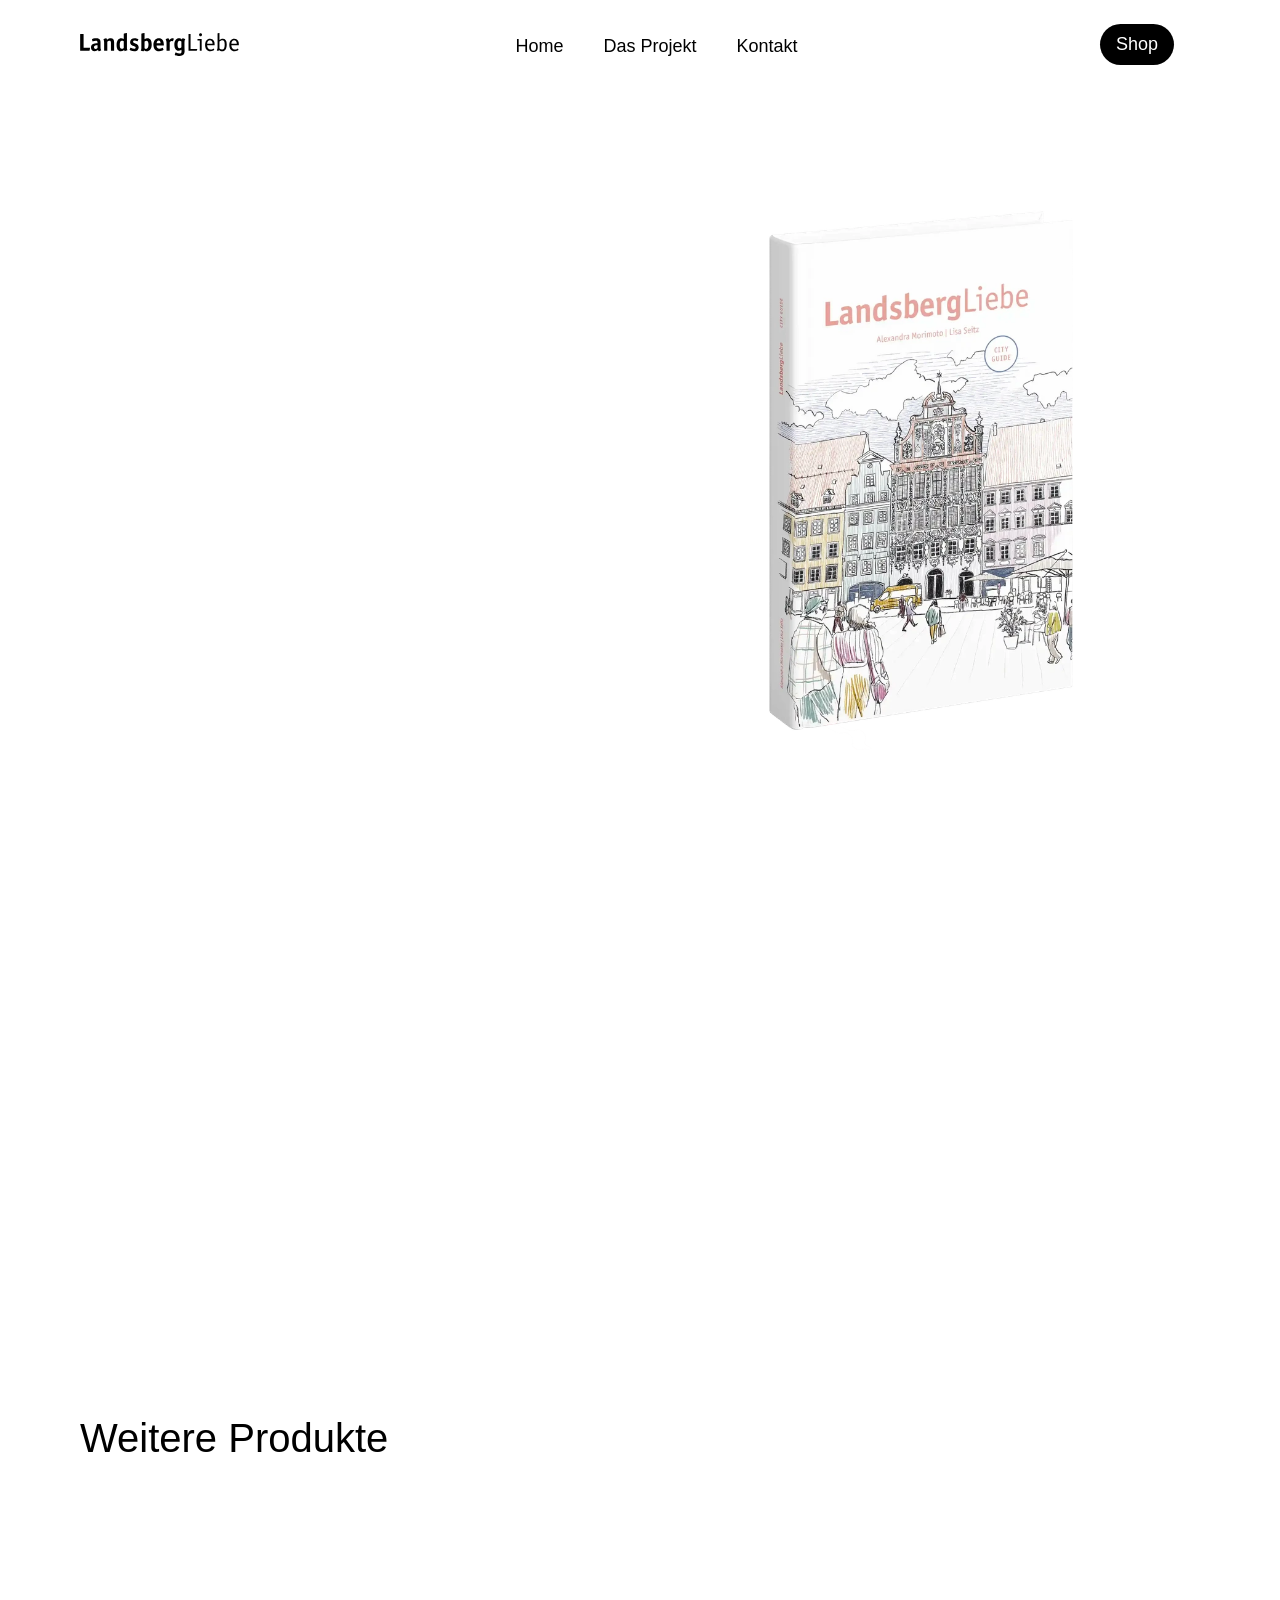
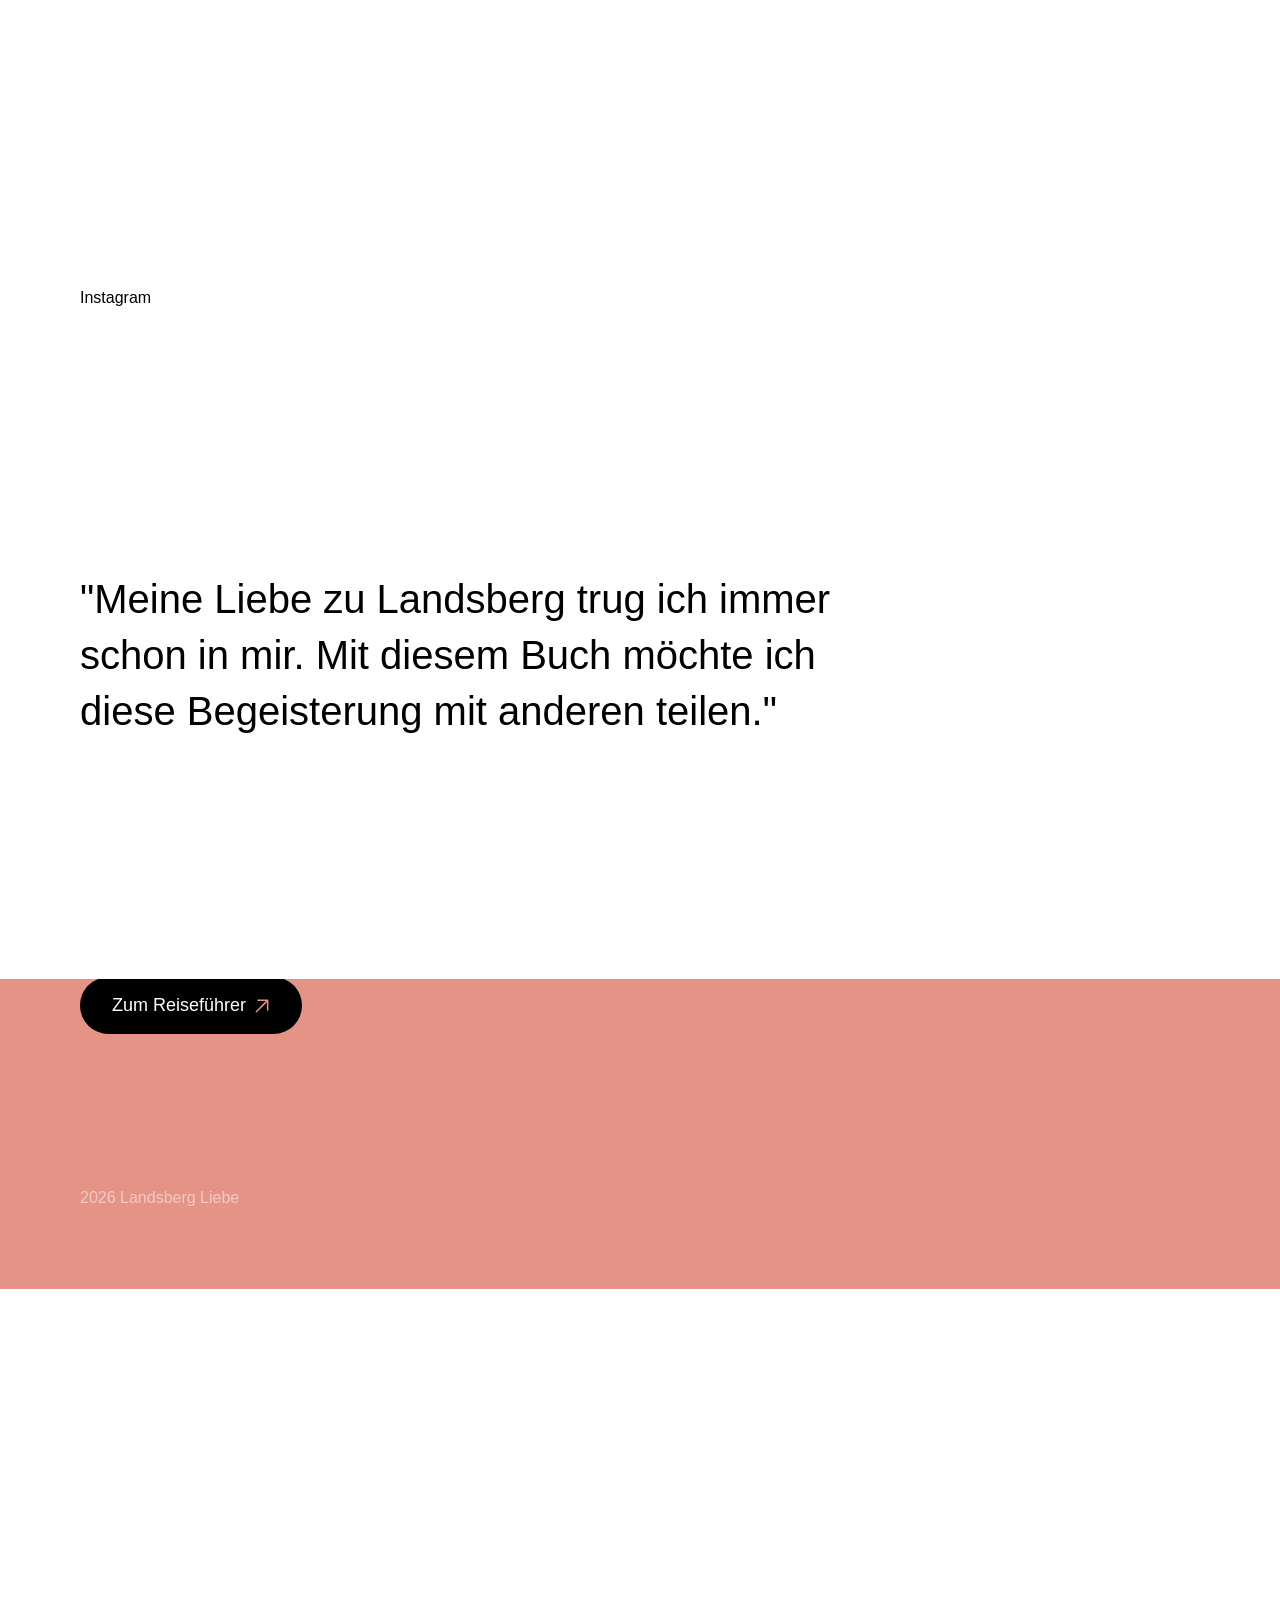
==== index.html @ 5aba6fb0 "Export from Framer Export All pages, assets, and animations preserved. Source: https://hilarious-wor" ====
<!DOCTYPE html><!-- Made in Framer · framer.com ✨ --><!-- Published Jun 11, 2026, 2:01 PM UTC --><html lang="de"><head><style>
#__framer-badge-container,#__framer-template-badge-container,
a[href*="framer.com/templates"],a[href*="framer.com/marketplace"]{display:none!important;pointer-events:none!important;height:0!important;overflow:hidden!important}
</style><script>
(function(){
  // Detect file:// protocol — ES modules and root-relative URLs don't work on file://
  if(location.protocol==='file:'){
    document.addEventListener('DOMContentLoaded',function(){
      var isMac=navigator.platform.indexOf('Mac')!==-1;
      var isWin=navigator.platform.indexOf('Win')!==-1;
      var termName=isMac?'Terminal':isWin?'Command Prompt':'Terminal';
      var openCmd=isMac?'Press Cmd + Space, type "Terminal"':isWin?'Press Win + R, type "cmd"':'Open your terminal';
      var fp=decodeURIComponent(location.pathname);
      var dir=fp.substring(isWin?1:0,fp.lastIndexOf('/'));
      var cdPath='cd "'+dir+'"';
      var serveCmd='npx serve -l 8000';
      var d=document.createElement('div');
      d.style.cssText='position:fixed;inset:0;z-index:999999;background:#fff;display:flex;align-items:center;justify-content:center;font-family:-apple-system,system-ui,sans-serif;padding:32px;text-align:center';
      d.innerHTML='<div style="max-width:520px;text-align:left">'
        +'<h2 style="font-size:1.5rem;margin:0 0 8px;color:#111;text-align:center">This site needs a web server</h2>'
        +'<p style="color:#555;line-height:1.6;margin:0 0 20px;text-align:center;font-size:0.9rem">You opened this file directly. Follow these steps to preview it:</p>'
        +'<ol style="margin:0 0 20px;padding-left:20px;color:#333;line-height:2.2;font-size:0.88rem">'
        +'<li>Open <strong>'+termName+'</strong> <span style="color:#888">('+openCmd+')</span></li>'
        +'<li>Navigate to this folder: <code style="background:#f5f5f5;padding:2px 8px;border-radius:4px;font-size:0.82rem">'+cdPath+'</code></li>'
        +'<li>Start a local server: <code style="background:#f5f5f5;padding:2px 8px;border-radius:4px;font-size:0.82rem">'+serveCmd+'</code></li>'
        +'<li>Open <a href="http://localhost:8000" style="color:#2563eb;font-weight:500">http://localhost:8000</a> in your browser</li>'
        +'</ol>'
        +'<p style="color:#888;font-size:0.78rem;margin:0 0 6px;text-align:center">Requires <a href="https://nodejs.org" style="color:#2563eb" target="_blank">Node.js</a>. Or use Python: <code style="background:#f5f5f5;padding:2px 8px;border-radius:4px;font-size:0.78rem">'+(isWin?'python -m http.server 8000':'python3 -m http.server 8000')+'</code></p>'
        +'<p style="color:#888;font-size:0.78rem;margin:0;text-align:center">Press Ctrl+C in the terminal to stop the server when done.</p>'
        +'</div>';
      document.body.appendChild(d);
    });
    return;
  }
  var _f=window.fetch;
  window.fetch=function(u,o){
    // Extract URL string from string, URL object, or Request object
    var _us=typeof u==='string'?u:(u&&u.href?u.href:(u&&u.url?u.url:''));
    if(_us&&/events\.framer\.com/.test(_us))
      return Promise.resolve(new Response(''));
    // Handle .framercms range requests (cmsBackendCompression protocol).
    // Two distinct request shapes need separate handling:
    //
    //   1) ?range=from-to,from-to query param — older CDN-slicing protocol.
    //      Framer CDN extracts the ranges server-side and returns ONLY those
    //      bytes concatenated. Local server returns the full file, so we
    //      slice client-side and return the concatenated result.
    //
    //   2) Range: bytes=from-to,from-to HTTP header — current Framer SDK path
    //      (function Xe in chunk-AG6AYVB4.mjs). The SDK itself handles slicing
    //      on the 200-status path; on 206 it parses multipart/byteranges.
    //      Local servers (e.g. Python http.server) return 206 with the wrong
    //      Content-Type for multi-range requests, tripping the multipart parser
    //      with "Missing Content-Type header". Fix: strip the Range header,
    //      fetch the full file with status 200, and pass it through unchanged
    //      so the SDK takes its own slice path.
    if(_us&&_us.indexOf('.framercms')!==-1){
      try{
        var _OU=typeof _U!=='undefined'?_U:URL;
        var _p=new _OU(_us);
        var _rng=_p.searchParams.get('range');
        if(_rng){
          _p.searchParams.delete('range');
          _p.searchParams.delete('rangeHash');
          return _f.call(window,_p.href).then(function(r2){
            if(!r2.ok)return r2;
            return r2.arrayBuffer().then(function(buf){
              var d=new Uint8Array(buf);
              var parts=_rng.split(','),total=0,ranges=[];
              for(var i=0;i<parts.length;i++){
                var pp=parts[i].split('-');
                var from=parseInt(pp[0],10),to=parseInt(pp[1],10)+1;
                ranges.push({f:from,t:to});total+=to-from;
              }
              var result=new Uint8Array(total),off=0;
              for(var i=0;i<ranges.length;i++){
                var end=Math.min(ranges[i].t,d.length);
                result.set(d.subarray(ranges[i].f,end),off);
                off+=end-ranges[i].f;
              }
              return new Response(result.buffer,{status:200,headers:{'Content-Type':'application/octet-stream'}});
            });
          });
        }
        // No ?range= query param — check for a Range: HTTP header on the init
        // or Request object. If present, refetch without it so the local server
        // returns 200 + full file. The Framer SDK will slice it itself.
        var _hdrRange=null;
        try{
          if(o&&o.headers){
            if(typeof o.headers.get==='function') _hdrRange=o.headers.get('Range')||o.headers.get('range');
            else _hdrRange=o.headers.Range||o.headers.range;
          }
          if(!_hdrRange&&u&&typeof u==='object'&&u.headers&&typeof u.headers.get==='function'){
            _hdrRange=u.headers.get('Range')||u.headers.get('range');
          }
        }catch(_){}
        if(_hdrRange){
          var _init={};
          if(o){
            for(var _k in o){ if(_k!=='headers') _init[_k]=o[_k]; }
            if(o.headers){
              var _hh={};
              if(typeof o.headers.forEach==='function'){
                o.headers.forEach(function(v,k){ if(k.toLowerCase()!=='range') _hh[k]=v; });
              }else{
                for(var _k2 in o.headers){ if(_k2.toLowerCase()!=='range') _hh[_k2]=o.headers[_k2]; }
              }
              _init.headers=_hh;
            }
          }
          // Pass full response straight through — the SDK handles 200 by
          // slicing the buffer itself using its own range list.
          return _f.call(window,_us,_init);
        }
      }catch(e){}
    }
    return _f.apply(this,arguments);
  };
  // Patch URL constructor: our rewriting turns absolute CDN URLs into relative paths,
  // which breaks new URL(path, base) when the base is no longer absolute.
  // This catches the error and prepends location.origin to make relative bases work.
  var _U=URL;
  URL=function(u,b){
    try{return new _U(u,b)}catch(e){
      if(b&&typeof b==='string'&&!b.includes('://')){
        return new _U(u,location.origin+(b[0]==='/'?'':'/')+b);
      }
      throw e;
    }
  };
  URL.prototype=_U.prototype;
  URL.createObjectURL=_U.createObjectURL;
  URL.revokeObjectURL=_U.revokeObjectURL;
  // Remove marketplace/template CTA anchors.
  // Do NOT remove #__framer-badge-container or #__framer-template-badge-container —
  // Framer's script_main calls hydrateRoot() on those elements. Removing them
  // makes getElementById return null, triggering React error #405. The CSS
  // (CLEANUP_CSS + inline display:none) keeps them hidden without DOM removal.
  function _clean(){
    document.querySelectorAll('a[href*="framer.com/templates"],a[href*="framer.com/marketplace"]').forEach(function(a){
      var wrap=a.closest('[class*="-container"]');
      if(wrap&&wrap!==a.closest('[data-framer-name="Container"]')){wrap.remove();return;}
      a.remove();
    });
  }
  _clean();
  document.addEventListener('DOMContentLoaded',_clean);
  new MutationObserver(function(muts){
    for(var i=0;i<muts.length;i++){
      for(var j=0;j<muts[i].addedNodes.length;j++){
        var n=muts[i].addedNodes[j];
        if(n.nodeType!==1)continue;
        if(n.querySelector&&n.querySelector('a[href*="framer.com/marketplace"],a[href*="framer.com/templates"]')){_clean();}
      }
    }
  }).observe(document.documentElement,{childList:true,subtree:true});
})();
</script>
	<meta charset="utf-8">
	
	
	
	<!-- Start of headStart -->
    
    <!-- End of headStart -->
	<meta name="viewport" content="width=device-width">
	<meta name="generator" content="Framer 686ceb7">
	<title>LandsbergLiebe – Dein Reiseführer für Landsberg am Lech</title>
    <meta name="description" content="Persönliche Empfehlungen, handgezeichnete Illustrationen und besondere Lieblingsorte zeigen Dir Landsberg aus einer ganz persönlichen Perspektive: Authentisch, inspirierend und mit viel Liebe zum Detail.">
    
    
    <meta name="framer-html-plugin" content="disable">
    <link href="/images/lZRfbpkXyYmv8LLtX9rcyJ7bFQ.png" rel="icon" media="(prefers-color-scheme: light)">
    <link href="/images/lZRfbpkXyYmv8LLtX9rcyJ7bFQ.png" rel="icon" media="(prefers-color-scheme: dark)">
    <link rel="apple-touch-icon" href="/images/lZRfbpkXyYmv8LLtX9rcyJ7bFQ.png">
    <!-- Open Graph / Facebook -->
    <meta property="og:type" content="website">
    <meta property="og:title" content="LandsbergLiebe – Dein Reiseführer für Landsberg am Lech">
    <meta property="og:description" content="Persönliche Empfehlungen, handgezeichnete Illustrationen und besondere Lieblingsorte zeigen Dir Landsberg aus einer ganz persönlichen Perspektive: Authentisch, inspirierend und mit viel Liebe zum Detail.">
    <meta property="og:image" content="/assets/YVTjo7DMEL1c4x8ipq6iVytCA.png">
    <!-- Twitter -->
    <meta name="twitter:card" content="summary_large_image">
    <meta name="twitter:title" content="LandsbergLiebe – Dein Reiseführer für Landsberg am Lech">
    <meta name="twitter:description" content="Persönliche Empfehlungen, handgezeichnete Illustrationen und besondere Lieblingsorte zeigen Dir Landsberg aus einer ganz persönlichen Perspektive: Authentisch, inspirierend und mit viel Liebe zum Detail.">
    <meta name="twitter:image" content="/assets/YVTjo7DMEL1c4x8ipq6iVytCA.png">
	
	<style data-framer-font-css="">/* armenian */
@font-face {
  font-family: 'Google Sans';
  font-style: italic;
  font-weight: 400;
  font-display: swap;
  src: url(/fonts/b1e47217_4UairENHsxJlGDuGo1OIlL3L2JB874GPhFI9_IqmuRqGpjeaLi42kO8QvnQkr74vu-A.woff2) format('woff2');
  unicode-range: U+0308, U+0530-058F, U+2010, U+2024, U+25CC, U+FB13-FB17;
}
/* bengali */
@font-face {
  font-family: 'Google Sans';
  font-style: italic;
  font-weight: 400;
  font-display: swap;
  src: url(/fonts/757eb32c_4UairENHsxJlGDuGo1OIlL3L2JB874GPhFI9_IqmuRqGpjeaLi42kO8QvnQkrb4vu-A.woff2) format('woff2');
  unicode-range: U+0951-0952, U+0964-0965, U+0980-09FE, U+1CD0, U+1CD2, U+1CD5-1CD6, U+1CD8, U+1CE1, U+1CEA, U+1CED, U+1CF2, U+1CF5-1CF7, U+200C-200D, U+20B9, U+25CC, U+A8F1;
}
/* canadian-aboriginal */
@font-face {
  font-family: 'Google Sans';
  font-style: italic;
  font-weight: 400;
  font-display: swap;
  src: url(/fonts/cb566b69_4UairENHsxJlGDuGo1OIlL3L2JB874GPhFI9_IqmuRqGpjeaLi42kO8QvnQkkL4vu-A.woff2) format('woff2');
  unicode-range: U+02C7, U+02D8-02D9, U+02DB, U+0307, U+1400-167F, U+18B0-18F5, U+25CC, U+11AB0-11ABF;
}
/* cyrillic-ext */
@font-face {
  font-family: 'Google Sans';
  font-style: italic;
  font-weight: 400;
  font-display: swap;
  src: url(/fonts/2478e40b_4UairENHsxJlGDuGo1OIlL3L2JB874GPhFI9_IqmuRqGpjeaLi42kO8QvnQksr4vu-A.woff2) format('woff2');
  unicode-range: U+0460-052F, U+1C80-1C8A, U+20B4, U+2DE0-2DFF, U+A640-A69F, U+FE2E-FE2F;
}
/* cyrillic */
@font-face {
  font-family: 'Google Sans';
  font-style: italic;
  font-weight: 400;
  font-display: swap;
  src: url(/fonts/d23afbf4_4UairENHsxJlGDuGo1OIlL3L2JB874GPhFI9_IqmuRqGpjeaLi42kO8QvnQku74vu-A.woff2) format('woff2');
  unicode-range: U+0301, U+0400-045F, U+0490-0491, U+04B0-04B1, U+2116;
}
/* devanagari */
@font-face {
  font-family: 'Google Sans';
  font-style: italic;
  font-weight: 400;
  font-display: swap;
  src: url(/fonts/daa2ec5b_4UairENHsxJlGDuGo1OIlL3L2JB874GPhFI9_IqmuRqGpjeaLi42kO8QvnQkvr4vu-A.woff2) format('woff2');
  unicode-range: U+0900-097F, U+1CD0-1CF9, U+200C-200D, U+20A8, U+20B9, U+20F0, U+25CC, U+A830-A839, U+A8E0-A8FF, U+11B00-11B09;
}
/* ethiopic */
@font-face {
  font-family: 'Google Sans';
  font-style: italic;
  font-weight: 400;
  font-display: swap;
  src: url(/fonts/35435601_4UairENHsxJlGDuGo1OIlL3L2JB874GPhFI9_IqmuRqGpjeaLi42kO8QvnQkrr4vu-A.woff2) format('woff2');
  unicode-range: U+030E, U+1200-1399, U+2D80-2DDE, U+AB01-AB2E, U+1E7E0-1E7E6, U+1E7E8-1E7EB, U+1E7ED-1E7EE, U+1E7F0-1E7FE;
}
/* georgian */
@font-face {
  font-family: 'Google Sans';
  font-style: italic;
  font-weight: 400;
  font-display: swap;
  src: url(/fonts/14b80db6_4UairENHsxJlGDuGo1OIlL3L2JB874GPhFI9_IqmuRqGpjeaLi42kO8QvnQkoL4vu-A.woff2) format('woff2');
  unicode-range: U+0589, U+10A0-10FF, U+1C90-1CBA, U+1CBD-1CBF, U+205A, U+2D00-2D2F, U+2E31;
}
/* greek-ext */
@font-face {
  font-family: 'Google Sans';
  font-style: italic;
  font-weight: 400;
  font-display: swap;
  src: url(/fonts/1f47bc7c_4UairENHsxJlGDuGo1OIlL3L2JB874GPhFI9_IqmuRqGpjeaLi42kO8QvnQks74vu-A.woff2) format('woff2');
  unicode-range: U+1F00-1FFF;
}
/* greek */
@font-face {
  font-family: 'Google Sans';
  font-style: italic;
  font-weight: 400;
  font-display: swap;
  src: url(/fonts/9bcd0056_4UairENHsxJlGDuGo1OIlL3L2JB874GPhFI9_IqmuRqGpjeaLi42kO8QvnQkvL4vu-A.woff2) format('woff2');
  unicode-range: U+0370-0377, U+037A-037F, U+0384-038A, U+038C, U+038E-03A1, U+03A3-03FF;
}
/* gujarati */
@font-face {
  font-family: 'Google Sans';
  font-style: italic;
  font-weight: 400;
  font-display: swap;
  src: url(/fonts/79d49483_4UairENHsxJlGDuGo1OIlL3L2JB874GPhFI9_IqmuRqGpjeaLi42kO8QvnQkpL4vu-A.woff2) format('woff2');
  unicode-range: U+0951-0952, U+0964-0965, U+0A80-0AFF, U+200C-200D, U+20B9, U+25CC, U+A830-A839;
}
/* gurmukhi */
@font-face {
  font-family: 'Google Sans';
  font-style: italic;
  font-weight: 400;
  font-display: swap;
  src: url(/fonts/a56894bb_4UairENHsxJlGDuGo1OIlL3L2JB874GPhFI9_IqmuRqGpjeaLi42kO8QvnQknL4vu-A.woff2) format('woff2');
  unicode-range: U+0951-0952, U+0964-0965, U+0A01-0A76, U+200C-200D, U+20B9, U+25CC, U+262C, U+A830-A839;
}
/* hebrew */
@font-face {
  font-family: 'Google Sans';
  font-style: italic;
  font-weight: 400;
  font-display: swap;
  src: url(/fonts/f99c7f42_4UairENHsxJlGDuGo1OIlL3L2JB874GPhFI9_IqmuRqGpjeaLi42kO8QvnQkvb4vu-A.woff2) format('woff2');
  unicode-range: U+0307-0308, U+0590-05FF, U+200C-2010, U+20AA, U+25CC, U+FB1D-FB4F;
}
/* khmer */
@font-face {
  font-family: 'Google Sans';
  font-style: italic;
  font-weight: 400;
  font-display: swap;
  src: url(/fonts/01ed2fb1_4UairENHsxJlGDuGo1OIlL3L2JB874GPhFI9_IqmuRqGpjeaLi42kO8QvnQktL4vu-A.woff2) format('woff2');
  unicode-range: U+1780-17FF, U+19E0-19FF, U+200C-200D, U+25CC;
}
/* lao */
@font-face {
  font-family: 'Google Sans';
  font-style: italic;
  font-weight: 400;
  font-display: swap;
  src: url(/fonts/deaf0535_4UairENHsxJlGDuGo1OIlL3L2JB874GPhFI9_IqmuRqGpjeaLi42kO8QvnQktr4vu-A.woff2) format('woff2');
  unicode-range: U+0E81-0EDF, U+200C-200D, U+25CC;
}
/* malayalam */
@font-face {
  font-family: 'Google Sans';
  font-style: italic;
  font-weight: 400;
  font-display: swap;
  src: url(/fonts/7eca7deb_4UairENHsxJlGDuGo1OIlL3L2JB874GPhFI9_IqmuRqGpjeaLi42kO8QvnQkp74vu-A.woff2) format('woff2');
  unicode-range: U+0307, U+0323, U+0951-0952, U+0964-0965, U+0D00-0D7F, U+1CDA, U+1CF2, U+200C-200D, U+20B9, U+25CC, U+A830-A832;
}
/* oriya */
@font-face {
  font-family: 'Google Sans';
  font-style: italic;
  font-weight: 400;
  font-display: swap;
  src: url(/fonts/9261a3ce_4UairENHsxJlGDuGo1OIlL3L2JB874GPhFI9_IqmuRqGpjeaLi42kO8QvnQkpr4vu-A.woff2) format('woff2');
  unicode-range: U+0951-0952, U+0964-0965, U+0B01-0B77, U+1CDA, U+1CF2, U+200C-200D, U+20B9, U+25CC;
}
/* sinhala */
@font-face {
  font-family: 'Google Sans';
  font-style: italic;
  font-weight: 400;
  font-display: swap;
  src: url(/fonts/4b698e33_4UairENHsxJlGDuGo1OIlL3L2JB874GPhFI9_IqmuRqGpjeaLi42kO8QvnQkor4vu-A.woff2) format('woff2');
  unicode-range: U+0964-0965, U+0D81-0DF4, U+1CF2, U+200C-200D, U+25CC, U+111E1-111F4;
}
/* symbols */
@font-face {
  font-family: 'Google Sans';
  font-style: italic;
  font-weight: 400;
  font-display: swap;
  src: url(/fonts/18529dc2_4UairENHsxJlGDuGo1OIlL3L2JB874GPhFI9_IqmuRqGpjeaLi42kO8QvnQk0b4vu-A.woff2) format('woff2');
  unicode-range: U+0001-000C, U+000E-001F, U+007F-009F, U+20DD-20E0, U+20E2-20E4, U+2150-218F, U+2190, U+2192, U+2194-2199, U+21AF, U+21E6-21F0, U+21F3, U+2218-2219, U+2299, U+22C4-22C6, U+2300-243F, U+2440-244A, U+2460-24FF, U+25A0-27BF, U+2800-28FF, U+2921-2922, U+2981, U+29BF, U+29EB, U+2B00-2BFF, U+4DC0-4DFF, U+FFF9-FFFB, U+10140-1018E, U+10190-1019C, U+101A0, U+101D0-101FD, U+102E0-102FB, U+10E60-10E7E, U+1D2C0-1D2D3, U+1D2E0-1D37F, U+1F000-1F0FF, U+1F100-1F1AD, U+1F1E6-1F1FF, U+1F30D-1F30F, U+1F315, U+1F31C, U+1F31E, U+1F320-1F32C, U+1F336, U+1F378, U+1F37D, U+1F382, U+1F393-1F39F, U+1F3A7-1F3A8, U+1F3AC-1F3AF, U+1F3C2, U+1F3C4-1F3C6, U+1F3CA-1F3CE, U+1F3D4-1F3E0, U+1F3ED, U+1F3F1-1F3F3, U+1F3F5-1F3F7, U+1F408, U+1F415, U+1F41F, U+1F426, U+1F43F, U+1F441-1F442, U+1F444, U+1F446-1F449, U+1F44C-1F44E, U+1F453, U+1F46A, U+1F47D, U+1F4A3, U+1F4B0, U+1F4B3, U+1F4B9, U+1F4BB, U+1F4BF, U+1F4C8-1F4CB, U+1F4D6, U+1F4DA, U+1F4DF, U+1F4E3-1F4E6, U+1F4EA-1F4ED, U+1F4F7, U+1F4F9-1F4FB, U+1F4FD-1F4FE, U+1F503, U+1F507-1F50B, U+1F50D, U+1F512-1F513, U+1F53E-1F54A, U+1F54F-1F5FA, U+1F610, U+1F650-1F67F, U+1F687, U+1F68D, U+1F691, U+1F694, U+1F698, U+1F6AD, U+1F6B2, U+1F6B9-1F6BA, U+1F6BC, U+1F6C6-1F6CF, U+1F6D3-1F6D7, U+1F6E0-1F6EA, U+1F6F0-1F6F3, U+1F6F7-1F6FC, U+1F700-1F7FF, U+1F800-1F80B, U+1F810-1F847, U+1F850-1F859, U+1F860-1F887, U+1F890-1F8AD, U+1F8B0-1F8BB, U+1F8C0-1F8C1, U+1F900-1F90B, U+1F93B, U+1F946, U+1F984, U+1F996, U+1F9E9, U+1FA00-1FA6F, U+1FA70-1FA7C, U+1FA80-1FA89, U+1FA8F-1FAC6, U+1FACE-1FADC, U+1FADF-1FAE9, U+1FAF0-1FAF8, U+1FB00-1FBFF;
}
/* tamil */
@font-face {
  font-family: 'Google Sans';
  font-style: italic;
  font-weight: 400;
  font-display: swap;
  src: url(/fonts/7ca26a94_4UairENHsxJlGDuGo1OIlL3L2JB874GPhFI9_IqmuRqGpjeaLi42kO8QvnQkqb4vu-A.woff2) format('woff2');
  unicode-range: U+0964-0965, U+0B82-0BFA, U+200C-200D, U+20B9, U+25CC;
}
/* telugu */
@font-face {
  font-family: 'Google Sans';
  font-style: italic;
  font-weight: 400;
  font-display: swap;
  src: url(/fonts/6b555fe6_4UairENHsxJlGDuGo1OIlL3L2JB874GPhFI9_IqmuRqGpjeaLi42kO8QvnQko74vu-A.woff2) format('woff2');
  unicode-range: U+0951-0952, U+0964-0965, U+0C00-0C7F, U+1CDA, U+1CF2, U+200C-200D, U+25CC;
}
/* thai */
@font-face {
  font-family: 'Google Sans';
  font-style: italic;
  font-weight: 400;
  font-display: swap;
  src: url(/fonts/430bd9be_4UairENHsxJlGDuGo1OIlL3L2JB874GPhFI9_IqmuRqGpjeaLi42kO8QvnQkq74vu-A.woff2) format('woff2');
  unicode-range: U+02D7, U+0303, U+0331, U+0E01-0E5B, U+200C-200D, U+25CC;
}
/* vietnamese */
@font-face {
  font-family: 'Google Sans';
  font-style: italic;
  font-weight: 400;
  font-display: swap;
  src: url(/fonts/67b773e2_4UairENHsxJlGDuGo1OIlL3L2JB874GPhFI9_IqmuRqGpjeaLi42kO8QvnQksL4vu-A.woff2) format('woff2');
  unicode-range: U+0102-0103, U+0110-0111, U+0128-0129, U+0168-0169, U+01A0-01A1, U+01AF-01B0, U+0300-0301, U+0303-0304, U+0308-0309, U+0323, U+0329, U+1EA0-1EF9, U+20AB;
}
/* latin-ext */
@font-face {
  font-family: 'Google Sans';
  font-style: italic;
  font-weight: 400;
  font-display: swap;
  src: url(/fonts/cd4266fe_4UairENHsxJlGDuGo1OIlL3L2JB874GPhFI9_IqmuRqGpjeaLi42kO8QvnQksb4vu-A.woff2) format('woff2');
  unicode-range: U+0100-02BA, U+02BD-02C5, U+02C7-02CC, U+02CE-02D7, U+02DD-02FF, U+0304, U+0308, U+0329, U+1D00-1DBF, U+1E00-1E9F, U+1EF2-1EFF, U+2020, U+20A0-20AB, U+20AD-20C0, U+2113, U+2C60-2C7F, U+A720-A7FF;
}
/* latin */
@font-face {
  font-family: 'Google Sans';
  font-style: italic;
  font-weight: 400;
  font-display: swap;
  src: url(/fonts/a63f8584_4UairENHsxJlGDuGo1OIlL3L2JB874GPhFI9_IqmuRqGpjeaLi42kO8QvnQkv74v.woff2) format('woff2');
  unicode-range: U+0000-00FF, U+0131, U+0152-0153, U+02BB-02BC, U+02C6, U+02DA, U+02DC, U+0304, U+0308, U+0329, U+2000-206F, U+20AC, U+2122, U+2191, U+2193, U+2212, U+2215, U+FEFF, U+FFFD;
}
/* armenian */
@font-face {
  font-family: 'Google Sans';
  font-style: italic;
  font-weight: 700;
  font-display: swap;
  src: url(/fonts/b1e47217_4UairENHsxJlGDuGo1OIlL3L2JB874GPhFI9_IqmuRqGpjeaLi42kO8QvnQkr74vu-A.woff2) format('woff2');
  unicode-range: U+0308, U+0530-058F, U+2010, U+2024, U+25CC, U+FB13-FB17;
}
/* bengali */
@font-face {
  font-family: 'Google Sans';
  font-style: italic;
  font-weight: 700;
  font-display: swap;
  src: url(/fonts/757eb32c_4UairENHsxJlGDuGo1OIlL3L2JB874GPhFI9_IqmuRqGpjeaLi42kO8QvnQkrb4vu-A.woff2) format('woff2');
  unicode-range: U+0951-0952, U+0964-0965, U+0980-09FE, U+1CD0, U+1CD2, U+1CD5-1CD6, U+1CD8, U+1CE1, U+1CEA, U+1CED, U+1CF2, U+1CF5-1CF7, U+200C-200D, U+20B9, U+25CC, U+A8F1;
}
/* canadian-aboriginal */
@font-face {
  font-family: 'Google Sans';
  font-style: italic;
  font-weight: 700;
  font-display: swap;
  src: url(/fonts/cb566b69_4UairENHsxJlGDuGo1OIlL3L2JB874GPhFI9_IqmuRqGpjeaLi42kO8QvnQkkL4vu-A.woff2) format('woff2');
  unicode-range: U+02C7, U+02D8-02D9, U+02DB, U+0307, U+1400-167F, U+18B0-18F5, U+25CC, U+11AB0-11ABF;
}
/* cyrillic-ext */
@font-face {
  font-family: 'Google Sans';
  font-style: italic;
  font-weight: 700;
  font-display: swap;
  src: url(/fonts/2478e40b_4UairENHsxJlGDuGo1OIlL3L2JB874GPhFI9_IqmuRqGpjeaLi42kO8QvnQksr4vu-A.woff2) format('woff2');
  unicode-range: U+0460-052F, U+1C80-1C8A, U+20B4, U+2DE0-2DFF, U+A640-A69F, U+FE2E-FE2F;
}
/* cyrillic */
@font-face {
  font-family: 'Google Sans';
  font-style: italic;
  font-weight: 700;
  font-display: swap;
  src: url(/fonts/d23afbf4_4UairENHsxJlGDuGo1OIlL3L2JB874GPhFI9_IqmuRqGpjeaLi42kO8QvnQku74vu-A.woff2) format('woff2');
  unicode-range: U+0301, U+0400-045F, U+0490-0491, U+04B0-04B1, U+2116;
}
/* devanagari */
@font-face {
  font-family: 'Google Sans';
  font-style: italic;
  font-weight: 700;
  font-display: swap;
  src: url(/fonts/daa2ec5b_4UairENHsxJlGDuGo1OIlL3L2JB874GPhFI9_IqmuRqGpjeaLi42kO8QvnQkvr4vu-A.woff2) format('woff2');
  unicode-range: U+0900-097F, U+1CD0-1CF9, U+200C-200D, U+20A8, U+20B9, U+20F0, U+25CC, U+A830-A839, U+A8E0-A8FF, U+11B00-11B09;
}
/* ethiopic */
@font-face {
  font-family: 'Google Sans';
  font-style: italic;
  font-weight: 700;
  font-display: swap;
  src: url(/fonts/35435601_4UairENHsxJlGDuGo1OIlL3L2JB874GPhFI9_IqmuRqGpjeaLi42kO8QvnQkrr4vu-A.woff2) format('woff2');
  unicode-range: U+030E, U+1200-1399, U+2D80-2DDE, U+AB01-AB2E, U+1E7E0-1E7E6, U+1E7E8-1E7EB, U+1E7ED-1E7EE, U+1E7F0-1E7FE;
}
/* georgian */
@font-face {
  font-family: 'Google Sans';
  font-style: italic;
  font-weight: 700;
  font-display: swap;
  src: url(/fonts/14b80db6_4UairENHsxJlGDuGo1OIlL3L2JB874GPhFI9_IqmuRqGpjeaLi42kO8QvnQkoL4vu-A.woff2) format('woff2');
  unicode-range: U+0589, U+10A0-10FF, U+1C90-1CBA, U+1CBD-1CBF, U+205A, U+2D00-2D2F, U+2E31;
}
/* greek-ext */
@font-face {
  font-family: 'Google Sans';
  font-style: italic;
  font-weight: 700;
  font-display: swap;
  src: url(/fonts/1f47bc7c_4UairENHsxJlGDuGo1OIlL3L2JB874GPhFI9_IqmuRqGpjeaLi42kO8QvnQks74vu-A.woff2) format('woff2');
  unicode-range: U+1F00-1FFF;
}
/* greek */
@font-face {
  font-family: 'Google Sans';
  font-style: italic;
  font-weight: 700;
  font-display: swap;
  src: url(/fonts/9bcd0056_4UairENHsxJlGDuGo1OIlL3L2JB874GPhFI9_IqmuRqGpjeaLi42kO8QvnQkvL4vu-A.woff2) format('woff2');
  unicode-range: U+0370-0377, U+037A-037F, U+0384-038A, U+038C, U+038E-03A1, U+03A3-03FF;
}
/* gujarati */
@font-face {
  font-family: 'Google Sans';
  font-style: italic;
  font-weight: 700;
  font-display: swap;
  src: url(/fonts/79d49483_4UairENHsxJlGDuGo1OIlL3L2JB874GPhFI9_IqmuRqGpjeaLi42kO8QvnQkpL4vu-A.woff2) format('woff2');
  unicode-range: U+0951-0952, U+0964-0965, U+0A80-0AFF, U+200C-200D, U+20B9, U+25CC, U+A830-A839;
}
/* gurmukhi */
@font-face {
  font-family: 'Google Sans';
  font-style: italic;
  font-weight: 700;
  font-display: swap;
  src: url(/fonts/a56894bb_4UairENHsxJlGDuGo1OIlL3L2JB874GPhFI9_IqmuRqGpjeaLi42kO8QvnQknL4vu-A.woff2) format('woff2');
  unicode-range: U+0951-0952, U+0964-0965, U+0A01-0A76, U+200C-200D, U+20B9, U+25CC, U+262C, U+A830-A839;
}
/* hebrew */
@font-face {
  font-family: 'Google Sans';
  font-style: italic;
  font-weight: 700;
  font-display: swap;
  src: url(/fonts/f99c7f42_4UairENHsxJlGDuGo1OIlL3L2JB874GPhFI9_IqmuRqGpjeaLi42kO8QvnQkvb4vu-A.woff2) format('woff2');
  unicode-range: U+0307-0308, U+0590-05FF, U+200C-2010, U+20AA, U+25CC, U+FB1D-FB4F;
}
/* khmer */
@font-face {
  font-family: 'Google Sans';
  font-style: italic;
  font-weight: 700;
  font-display: swap;
  src: url(/fonts/01ed2fb1_4UairENHsxJlGDuGo1OIlL3L2JB874GPhFI9_IqmuRqGpjeaLi42kO8QvnQktL4vu-A.woff2) format('woff2');
  unicode-range: U+1780-17FF, U+19E0-19FF, U+200C-200D, U+25CC;
}
/* lao */
@font-face {
  font-family: 'Google Sans';
  font-style: italic;
  font-weight: 700;
  font-display: swap;
  src: url(/fonts/deaf0535_4UairENHsxJlGDuGo1OIlL3L2JB874GPhFI9_IqmuRqGpjeaLi42kO8QvnQktr4vu-A.woff2) format('woff2');
  unicode-range: U+0E81-0EDF, U+200C-200D, U+25CC;
}
/* malayalam */
@font-face {
  font-family: 'Google Sans';
  font-style: italic;
  font-weight: 700;
  font-display: swap;
  src: url(/fonts/7eca7deb_4UairENHsxJlGDuGo1OIlL3L2JB874GPhFI9_IqmuRqGpjeaLi42kO8QvnQkp74vu-A.woff2) format('woff2');
  unicode-range: U+0307, U+0323, U+0951-0952, U+0964-0965, U+0D00-0D7F, U+1CDA, U+1CF2, U+200C-200D, U+20B9, U+25CC, U+A830-A832;
}
/* oriya */
@font-face {
  font-family: 'Google Sans';
  font-style: italic;
  font-weight: 700;
  font-display: swap;
  src: url(/fonts/9261a3ce_4UairENHsxJlGDuGo1OIlL3L2JB874GPhFI9_IqmuRqGpjeaLi42kO8QvnQkpr4vu-A.woff2) format('woff2');
  unicode-range: U+0951-0952, U+0964-0965, U+0B01-0B77, U+1CDA, U+1CF2, U+200C-200D, U+20B9, U+25CC;
}
/* sinhala */
@font-face {
  font-family: 'Google Sans';
  font-style: italic;
  font-weight: 700;
  font-display: swap;
  src: url(/fonts/4b698e33_4UairENHsxJlGDuGo1OIlL3L2JB874GPhFI9_IqmuRqGpjeaLi42kO8QvnQkor4vu-A.woff2) format('woff2');
  unicode-range: U+0964-0965, U+0D81-0DF4, U+1CF2, U+200C-200D, U+25CC, U+111E1-111F4;
}
/* symbols */
@font-face {
  font-family: 'Google Sans';
  font-style: italic;
  font-weight: 700;
  font-display: swap;
  src: url(/fonts/18529dc2_4UairENHsxJlGDuGo1OIlL3L2JB874GPhFI9_IqmuRqGpjeaLi42kO8QvnQk0b4vu-A.woff2) format('woff2');
  unicode-range: U+0001-000C, U+000E-001F, U+007F-009F, U+20DD-20E0, U+20E2-20E4, U+2150-218F, U+2190, U+2192, U+2194-2199, U+21AF, U+21E6-21F0, U+21F3, U+2218-2219, U+2299, U+22C4-22C6, U+2300-243F, U+2440-244A, U+2460-24FF, U+25A0-27BF, U+2800-28FF, U+2921-2922, U+2981, U+29BF, U+29EB, U+2B00-2BFF, U+4DC0-4DFF, U+FFF9-FFFB, U+10140-1018E, U+10190-1019C, U+101A0, U+101D0-101FD, U+102E0-102FB, U+10E60-10E7E, U+1D2C0-1D2D3, U+1D2E0-1D37F, U+1F000-1F0FF, U+1F100-1F1AD, U+1F1E6-1F1FF, U+1F30D-1F30F, U+1F315, U+1F31C, U+1F31E, U+1F320-1F32C, U+1F336, U+1F378, U+1F37D, U+1F382, U+1F393-1F39F, U+1F3A7-1F3A8, U+1F3AC-1F3AF, U+1F3C2, U+1F3C4-1F3C6, U+1F3CA-1F3CE, U+1F3D4-1F3E0, U+1F3ED, U+1F3F1-1F3F3, U+1F3F5-1F3F7, U+1F408, U+1F415, U+1F41F, U+1F426, U+1F43F, U+1F441-1F442, U+1F444, U+1F446-1F449, U+1F44C-1F44E, U+1F453, U+1F46A, U+1F47D, U+1F4A3, U+1F4B0, U+1F4B3, U+1F4B9, U+1F4BB, U+1F4BF, U+1F4C8-1F4CB, U+1F4D6, U+1F4DA, U+1F4DF, U+1F4E3-1F4E6, U+1F4EA-1F4ED, U+1F4F7, U+1F4F9-1F4FB, U+1F4FD-1F4FE, U+1F503, U+1F507-1F50B, U+1F50D, U+1F512-1F513, U+1F53E-1F54A, U+1F54F-1F5FA, U+1F610, U+1F650-1F67F, U+1F687, U+1F68D, U+1F691, U+1F694, U+1F698, U+1F6AD, U+1F6B2, U+1F6B9-1F6BA, U+1F6BC, U+1F6C6-1F6CF, U+1F6D3-1F6D7, U+1F6E0-1F6EA, U+1F6F0-1F6F3, U+1F6F7-1F6FC, U+1F700-1F7FF, U+1F800-1F80B, U+1F810-1F847, U+1F850-1F859, U+1F860-1F887, U+1F890-1F8AD, U+1F8B0-1F8BB, U+1F8C0-1F8C1, U+1F900-1F90B, U+1F93B, U+1F946, U+1F984, U+1F996, U+1F9E9, U+1FA00-1FA6F, U+1FA70-1FA7C, U+1FA80-1FA89, U+1FA8F-1FAC6, U+1FACE-1FADC, U+1FADF-1FAE9, U+1FAF0-1FAF8, U+1FB00-1FBFF;
}
/* tamil */
@font-face {
  font-family: 'Google Sans';
  font-style: italic;
  font-weight: 700;
  font-display: swap;
  src: url(/fonts/7ca26a94_4UairENHsxJlGDuGo1OIlL3L2JB874GPhFI9_IqmuRqGpjeaLi42kO8QvnQkqb4vu-A.woff2) format('woff2');
  unicode-range: U+0964-0965, U+0B82-0BFA, U+200C-200D, U+20B9, U+25CC;
}
/* telugu */
@font-face {
  font-family: 'Google Sans';
  font-style: italic;
  font-weight: 700;
  font-display: swap;
  src: url(/fonts/6b555fe6_4UairENHsxJlGDuGo1OIlL3L2JB874GPhFI9_IqmuRqGpjeaLi42kO8QvnQko74vu-A.woff2) format('woff2');
  unicode-range: U+0951-0952, U+0964-0965, U+0C00-0C7F, U+1CDA, U+1CF2, U+200C-200D, U+25CC;
}
/* thai */
@font-face {
  font-family: 'Google Sans';
  font-style: italic;
  font-weight: 700;
  font-display: swap;
  src: url(/fonts/430bd9be_4UairENHsxJlGDuGo1OIlL3L2JB874GPhFI9_IqmuRqGpjeaLi42kO8QvnQkq74vu-A.woff2) format('woff2');
  unicode-range: U+02D7, U+0303, U+0331, U+0E01-0E5B, U+200C-200D, U+25CC;
}
/* vietnamese */
@font-face {
  font-family: 'Google Sans';
  font-style: italic;
  font-weight: 700;
  font-display: swap;
  src: url(/fonts/67b773e2_4UairENHsxJlGDuGo1OIlL3L2JB874GPhFI9_IqmuRqGpjeaLi42kO8QvnQksL4vu-A.woff2) format('woff2');
  unicode-range: U+0102-0103, U+0110-0111, U+0128-0129, U+0168-0169, U+01A0-01A1, U+01AF-01B0, U+0300-0301, U+0303-0304, U+0308-0309, U+0323, U+0329, U+1EA0-1EF9, U+20AB;
}
/* latin-ext */
@font-face {
  font-family: 'Google Sans';
  font-style: italic;
  font-weight: 700;
  font-display: swap;
  src: url(/fonts/cd4266fe_4UairENHsxJlGDuGo1OIlL3L2JB874GPhFI9_IqmuRqGpjeaLi42kO8QvnQksb4vu-A.woff2) format('woff2');
  unicode-range: U+0100-02BA, U+02BD-02C5, U+02C7-02CC, U+02CE-02D7, U+02DD-02FF, U+0304, U+0308, U+0329, U+1D00-1DBF, U+1E00-1E9F, U+1EF2-1EFF, U+2020, U+20A0-20AB, U+20AD-20C0, U+2113, U+2C60-2C7F, U+A720-A7FF;
}
/* latin */
@font-face {
  font-family: 'Google Sans';
  font-style: italic;
  font-weight: 700;
  font-display: swap;
  src: url(/fonts/a63f8584_4UairENHsxJlGDuGo1OIlL3L2JB874GPhFI9_IqmuRqGpjeaLi42kO8QvnQkv74v.woff2) format('woff2');
  unicode-range: U+0000-00FF, U+0131, U+0152-0153, U+02BB-02BC, U+02C6, U+02DA, U+02DC, U+0304, U+0308, U+0329, U+2000-206F, U+20AC, U+2122, U+2191, U+2193, U+2212, U+2215, U+FEFF, U+FFFD;
}
/* armenian */
@font-face {
  font-family: 'Google Sans';
  font-style: normal;
  font-weight: 400;
  font-display: swap;
  src: url(/fonts/15bc363c_4UasrENHsxJlGDuGo1OIlJfC6l_24rlCK1Yo_Iqcsih3SAyH6cAwhX9RPiIUvaYr.woff2) format('woff2');
  unicode-range: U+0308, U+0530-058F, U+2010, U+2024, U+25CC, U+FB13-FB17;
}
/* bengali */
@font-face {
  font-family: 'Google Sans';
  font-style: normal;
  font-weight: 400;
  font-display: swap;
  src: url(/fonts/c22c2e03_4UasrENHsxJlGDuGo1OIlJfC6l_24rlCK1Yo_Iqcsih3SAyH6cAwhX9RPiAUvaYr.woff2) format('woff2');
  unicode-range: U+0951-0952, U+0964-0965, U+0980-09FE, U+1CD0, U+1CD2, U+1CD5-1CD6, U+1CD8, U+1CE1, U+1CEA, U+1CED, U+1CF2, U+1CF5-1CF7, U+200C-200D, U+20B9, U+25CC, U+A8F1;
}
/* canadian-aboriginal */
@font-face {
  font-family: 'Google Sans';
  font-style: normal;
  font-weight: 400;
  font-display: swap;
  src: url(/fonts/cb2857aa_4UasrENHsxJlGDuGo1OIlJfC6l_24rlCK1Yo_Iqcsih3SAyH6cAwhX9RPh0UvaYr.woff2) format('woff2');
  unicode-range: U+02C7, U+02D8-02D9, U+02DB, U+0307, U+1400-167F, U+18B0-18F5, U+25CC, U+11AB0-11ABF;
}
/* cyrillic-ext */
@font-face {
  font-family: 'Google Sans';
  font-style: normal;
  font-weight: 400;
  font-display: swap;
  src: url(/fonts/62c4eea9_4UasrENHsxJlGDuGo1OIlJfC6l_24rlCK1Yo_Iqcsih3SAyH6cAwhX9RPj8UvaYr.woff2) format('woff2');
  unicode-range: U+0460-052F, U+1C80-1C8A, U+20B4, U+2DE0-2DFF, U+A640-A69F, U+FE2E-FE2F;
}
/* cyrillic */
@font-face {
  font-family: 'Google Sans';
  font-style: normal;
  font-weight: 400;
  font-display: swap;
  src: url(/fonts/b60e5e04_4UasrENHsxJlGDuGo1OIlJfC6l_24rlCK1Yo_Iqcsih3SAyH6cAwhX9RPjYUvaYr.woff2) format('woff2');
  unicode-range: U+0301, U+0400-045F, U+0490-0491, U+04B0-04B1, U+2116;
}
/* devanagari */
@font-face {
  font-family: 'Google Sans';
  font-style: normal;
  font-weight: 400;
  font-display: swap;
  src: url(/fonts/616dcf25_4UasrENHsxJlGDuGo1OIlJfC6l_24rlCK1Yo_Iqcsih3SAyH6cAwhX9RPjMUvaYr.woff2) format('woff2');
  unicode-range: U+0900-097F, U+1CD0-1CF9, U+200C-200D, U+20A8, U+20B9, U+20F0, U+25CC, U+A830-A839, U+A8E0-A8FF, U+11B00-11B09;
}
/* ethiopic */
@font-face {
  font-family: 'Google Sans';
  font-style: normal;
  font-weight: 400;
  font-display: swap;
  src: url(/fonts/31ac70d1_4UasrENHsxJlGDuGo1OIlJfC6l_24rlCK1Yo_Iqcsih3SAyH6cAwhX9RPiMUvaYr.woff2) format('woff2');
  unicode-range: U+030E, U+1200-1399, U+2D80-2DDE, U+AB01-AB2E, U+1E7E0-1E7E6, U+1E7E8-1E7EB, U+1E7ED-1E7EE, U+1E7F0-1E7FE;
}
/* georgian */
@font-face {
  font-family: 'Google Sans';
  font-style: normal;
  font-weight: 400;
  font-display: swap;
  src: url(/fonts/bc28039b_4UasrENHsxJlGDuGo1OIlJfC6l_24rlCK1Yo_Iqcsih3SAyH6cAwhX9RPi0UvaYr.woff2) format('woff2');
  unicode-range: U+0589, U+10A0-10FF, U+1C90-1CBA, U+1CBD-1CBF, U+205A, U+2D00-2D2F, U+2E31;
}
/* greek-ext */
@font-face {
  font-family: 'Google Sans';
  font-style: normal;
  font-weight: 400;
  font-display: swap;
  src: url(/fonts/f3f2e077_4UasrENHsxJlGDuGo1OIlJfC6l_24rlCK1Yo_Iqcsih3SAyH6cAwhX9RPj4UvaYr.woff2) format('woff2');
  unicode-range: U+1F00-1FFF;
}
/* greek */
@font-face {
  font-family: 'Google Sans';
  font-style: normal;
  font-weight: 400;
  font-display: swap;
  src: url(/fonts/a923a0c8_4UasrENHsxJlGDuGo1OIlJfC6l_24rlCK1Yo_Iqcsih3SAyH6cAwhX9RPjEUvaYr.woff2) format('woff2');
  unicode-range: U+0370-0377, U+037A-037F, U+0384-038A, U+038C, U+038E-03A1, U+03A3-03FF;
}
/* gujarati */
@font-face {
  font-family: 'Google Sans';
  font-style: normal;
  font-weight: 400;
  font-display: swap;
  src: url(/fonts/d9457408_4UasrENHsxJlGDuGo1OIlJfC6l_24rlCK1Yo_Iqcsih3SAyH6cAwhX9RPikUvaYr.woff2) format('woff2');
  unicode-range: U+0951-0952, U+0964-0965, U+0A80-0AFF, U+200C-200D, U+20B9, U+25CC, U+A830-A839;
}
/* gurmukhi */
@font-face {
  font-family: 'Google Sans';
  font-style: normal;
  font-weight: 400;
  font-display: swap;
  src: url(/fonts/87ef0191_4UasrENHsxJlGDuGo1OIlJfC6l_24rlCK1Yo_Iqcsih3SAyH6cAwhX9RPhEUvaYr.woff2) format('woff2');
  unicode-range: U+0951-0952, U+0964-0965, U+0A01-0A76, U+200C-200D, U+20B9, U+25CC, U+262C, U+A830-A839;
}
/* hebrew */
@font-face {
  font-family: 'Google Sans';
  font-style: normal;
  font-weight: 400;
  font-display: swap;
  src: url(/fonts/42536639_4UasrENHsxJlGDuGo1OIlJfC6l_24rlCK1Yo_Iqcsih3SAyH6cAwhX9RPjAUvaYr.woff2) format('woff2');
  unicode-range: U+0307-0308, U+0590-05FF, U+200C-2010, U+20AA, U+25CC, U+FB1D-FB4F;
}
/* khmer */
@font-face {
  font-family: 'Google Sans';
  font-style: normal;
  font-weight: 400;
  font-display: swap;
  src: url(/fonts/e44ddbd7_4UasrENHsxJlGDuGo1OIlJfC6l_24rlCK1Yo_Iqcsih3SAyH6cAwhX9RPjkUvaYr.woff2) format('woff2');
  unicode-range: U+1780-17FF, U+19E0-19FF, U+200C-200D, U+25CC;
}
/* lao */
@font-face {
  font-family: 'Google Sans';
  font-style: normal;
  font-weight: 400;
  font-display: swap;
  src: url(/fonts/ea37a56c_4UasrENHsxJlGDuGo1OIlJfC6l_24rlCK1Yo_Iqcsih3SAyH6cAwhX9RPjsUvaYr.woff2) format('woff2');
  unicode-range: U+0E81-0EDF, U+200C-200D, U+25CC;
}
/* malayalam */
@font-face {
  font-family: 'Google Sans';
  font-style: normal;
  font-weight: 400;
  font-display: swap;
  src: url(/fonts/ec9ef42b_4UasrENHsxJlGDuGo1OIlJfC6l_24rlCK1Yo_Iqcsih3SAyH6cAwhX9RPioUvaYr.woff2) format('woff2');
  unicode-range: U+0307, U+0323, U+0951-0952, U+0964-0965, U+0D00-0D7F, U+1CDA, U+1CF2, U+200C-200D, U+20B9, U+25CC, U+A830-A832;
}
/* oriya */
@font-face {
  font-family: 'Google Sans';
  font-style: normal;
  font-weight: 400;
  font-display: swap;
  src: url(/fonts/e1496392_4UasrENHsxJlGDuGo1OIlJfC6l_24rlCK1Yo_Iqcsih3SAyH6cAwhX9RPisUvaYr.woff2) format('woff2');
  unicode-range: U+0951-0952, U+0964-0965, U+0B01-0B77, U+1CDA, U+1CF2, U+200C-200D, U+20B9, U+25CC;
}
/* sinhala */
@font-face {
  font-family: 'Google Sans';
  font-style: normal;
  font-weight: 400;
  font-display: swap;
  src: url(/fonts/f2d02c4d_4UasrENHsxJlGDuGo1OIlJfC6l_24rlCK1Yo_Iqcsih3SAyH6cAwhX9RPi8UvaYr.woff2) format('woff2');
  unicode-range: U+0964-0965, U+0D81-0DF4, U+1CF2, U+200C-200D, U+25CC, U+111E1-111F4;
}
/* symbols */
@font-face {
  font-family: 'Google Sans';
  font-style: normal;
  font-weight: 400;
  font-display: swap;
  src: url(/fonts/4404af28_4UasrENHsxJlGDuGo1OIlJfC6l_24rlCK1Yo_Iqcsih3SAyH6cAwhX9RPlwUvaYr.woff2) format('woff2');
  unicode-range: U+0001-000C, U+000E-001F, U+007F-009F, U+20DD-20E0, U+20E2-20E4, U+2150-218F, U+2190, U+2192, U+2194-2199, U+21AF, U+21E6-21F0, U+21F3, U+2218-2219, U+2299, U+22C4-22C6, U+2300-243F, U+2440-244A, U+2460-24FF, U+25A0-27BF, U+2800-28FF, U+2921-2922, U+2981, U+29BF, U+29EB, U+2B00-2BFF, U+4DC0-4DFF, U+FFF9-FFFB, U+10140-1018E, U+10190-1019C, U+101A0, U+101D0-101FD, U+102E0-102FB, U+10E60-10E7E, U+1D2C0-1D2D3, U+1D2E0-1D37F, U+1F000-1F0FF, U+1F100-1F1AD, U+1F1E6-1F1FF, U+1F30D-1F30F, U+1F315, U+1F31C, U+1F31E, U+1F320-1F32C, U+1F336, U+1F378, U+1F37D, U+1F382, U+1F393-1F39F, U+1F3A7-1F3A8, U+1F3AC-1F3AF, U+1F3C2, U+1F3C4-1F3C6, U+1F3CA-1F3CE, U+1F3D4-1F3E0, U+1F3ED, U+1F3F1-1F3F3, U+1F3F5-1F3F7, U+1F408, U+1F415, U+1F41F, U+1F426, U+1F43F, U+1F441-1F442, U+1F444, U+1F446-1F449, U+1F44C-1F44E, U+1F453, U+1F46A, U+1F47D, U+1F4A3, U+1F4B0, U+1F4B3, U+1F4B9, U+1F4BB, U+1F4BF, U+1F4C8-1F4CB, U+1F4D6, U+1F4DA, U+1F4DF, U+1F4E3-1F4E6, U+1F4EA-1F4ED, U+1F4F7, U+1F4F9-1F4FB, U+1F4FD-1F4FE, U+1F503, U+1F507-1F50B, U+1F50D, U+1F512-1F513, U+1F53E-1F54A, U+1F54F-1F5FA, U+1F610, U+1F650-1F67F, U+1F687, U+1F68D, U+1F691, U+1F694, U+1F698, U+1F6AD, U+1F6B2, U+1F6B9-1F6BA, U+1F6BC, U+1F6C6-1F6CF, U+1F6D3-1F6D7, U+1F6E0-1F6EA, U+1F6F0-1F6F3, U+1F6F7-1F6FC, U+1F700-1F7FF, U+1F800-1F80B, U+1F810-1F847, U+1F850-1F859, U+1F860-1F887, U+1F890-1F8AD, U+1F8B0-1F8BB, U+1F8C0-1F8C1, U+1F900-1F90B, U+1F93B, U+1F946, U+1F984, U+1F996, U+1F9E9, U+1FA00-1FA6F, U+1FA70-1FA7C, U+1FA80-1FA89, U+1FA8F-1FAC6, U+1FACE-1FADC, U+1FADF-1FAE9, U+1FAF0-1FAF8, U+1FB00-1FBFF;
}
/* tamil */
@font-face {
  font-family: 'Google Sans';
  font-style: normal;
  font-weight: 400;
  font-display: swap;
  src: url(/fonts/7e1a8262_4UasrENHsxJlGDuGo1OIlJfC6l_24rlCK1Yo_Iqcsih3SAyH6cAwhX9RPiQUvaYr.woff2) format('woff2');
  unicode-range: U+0964-0965, U+0B82-0BFA, U+200C-200D, U+20B9, U+25CC;
}
/* telugu */
@font-face {
  font-family: 'Google Sans';
  font-style: normal;
  font-weight: 400;
  font-display: swap;
  src: url(/fonts/2bec8b97_4UasrENHsxJlGDuGo1OIlJfC6l_24rlCK1Yo_Iqcsih3SAyH6cAwhX9RPi4UvaYr.woff2) format('woff2');
  unicode-range: U+0951-0952, U+0964-0965, U+0C00-0C7F, U+1CDA, U+1CF2, U+200C-200D, U+25CC;
}
/* thai */
@font-face {
  font-family: 'Google Sans';
  font-style: normal;
  font-weight: 400;
  font-display: swap;
  src: url(/fonts/353c0220_4UasrENHsxJlGDuGo1OIlJfC6l_24rlCK1Yo_Iqcsih3SAyH6cAwhX9RPiYUvaYr.woff2) format('woff2');
  unicode-range: U+02D7, U+0303, U+0331, U+0E01-0E5B, U+200C-200D, U+25CC;
}
/* vietnamese */
@font-face {
  font-family: 'Google Sans';
  font-style: normal;
  font-weight: 400;
  font-display: swap;
  src: url(/fonts/a228bbd4_4UasrENHsxJlGDuGo1OIlJfC6l_24rlCK1Yo_Iqcsih3SAyH6cAwhX9RPj0UvaYr.woff2) format('woff2');
  unicode-range: U+0102-0103, U+0110-0111, U+0128-0129, U+0168-0169, U+01A0-01A1, U+01AF-01B0, U+0300-0301, U+0303-0304, U+0308-0309, U+0323, U+0329, U+1EA0-1EF9, U+20AB;
}
/* latin-ext */
@font-face {
  font-family: 'Google Sans';
  font-style: normal;
  font-weight: 400;
  font-display: swap;
  src: url(/fonts/99956863_4UasrENHsxJlGDuGo1OIlJfC6l_24rlCK1Yo_Iqcsih3SAyH6cAwhX9RPjwUvaYr.woff2) format('woff2');
  unicode-range: U+0100-02BA, U+02BD-02C5, U+02C7-02CC, U+02CE-02D7, U+02DD-02FF, U+0304, U+0308, U+0329, U+1D00-1DBF, U+1E00-1E9F, U+1EF2-1EFF, U+2020, U+20A0-20AB, U+20AD-20C0, U+2113, U+2C60-2C7F, U+A720-A7FF;
}
/* latin */
@font-face {
  font-family: 'Google Sans';
  font-style: normal;
  font-weight: 400;
  font-display: swap;
  src: url(/fonts/df1b0679_4UasrENHsxJlGDuGo1OIlJfC6l_24rlCK1Yo_Iqcsih3SAyH6cAwhX9RPjIUvQ.woff2) format('woff2');
  unicode-range: U+0000-00FF, U+0131, U+0152-0153, U+02BB-02BC, U+02C6, U+02DA, U+02DC, U+0304, U+0308, U+0329, U+2000-206F, U+20AC, U+2122, U+2191, U+2193, U+2212, U+2215, U+FEFF, U+FFFD;
}
/* armenian */
@font-face {
  font-family: 'Google Sans';
  font-style: normal;
  font-weight: 700;
  font-display: swap;
  src: url(/fonts/15bc363c_4UasrENHsxJlGDuGo1OIlJfC6l_24rlCK1Yo_Iqcsih3SAyH6cAwhX9RPiIUvaYr.woff2) format('woff2');
  unicode-range: U+0308, U+0530-058F, U+2010, U+2024, U+25CC, U+FB13-FB17;
}
/* bengali */
@font-face {
  font-family: 'Google Sans';
  font-style: normal;
  font-weight: 700;
  font-display: swap;
  src: url(/fonts/c22c2e03_4UasrENHsxJlGDuGo1OIlJfC6l_24rlCK1Yo_Iqcsih3SAyH6cAwhX9RPiAUvaYr.woff2) format('woff2');
  unicode-range: U+0951-0952, U+0964-0965, U+0980-09FE, U+1CD0, U+1CD2, U+1CD5-1CD6, U+1CD8, U+1CE1, U+1CEA, U+1CED, U+1CF2, U+1CF5-1CF7, U+200C-200D, U+20B9, U+25CC, U+A8F1;
}
/* canadian-aboriginal */
@font-face {
  font-family: 'Google Sans';
  font-style: normal;
  font-weight: 700;
  font-display: swap;
  src: url(/fonts/cb2857aa_4UasrENHsxJlGDuGo1OIlJfC6l_24rlCK1Yo_Iqcsih3SAyH6cAwhX9RPh0UvaYr.woff2) format('woff2');
  unicode-range: U+02C7, U+02D8-02D9, U+02DB, U+0307, U+1400-167F, U+18B0-18F5, U+25CC, U+11AB0-11ABF;
}
/* cyrillic-ext */
@font-face {
  font-family: 'Google Sans';
  font-style: normal;
  font-weight: 700;
  font-display: swap;
  src: url(/fonts/62c4eea9_4UasrENHsxJlGDuGo1OIlJfC6l_24rlCK1Yo_Iqcsih3SAyH6cAwhX9RPj8UvaYr.woff2) format('woff2');
  unicode-range: U+0460-052F, U+1C80-1C8A, U+20B4, U+2DE0-2DFF, U+A640-A69F, U+FE2E-FE2F;
}
/* cyrillic */
@font-face {
  font-family: 'Google Sans';
  font-style: normal;
  font-weight: 700;
  font-display: swap;
  src: url(/fonts/b60e5e04_4UasrENHsxJlGDuGo1OIlJfC6l_24rlCK1Yo_Iqcsih3SAyH6cAwhX9RPjYUvaYr.woff2) format('woff2');
  unicode-range: U+0301, U+0400-045F, U+0490-0491, U+04B0-04B1, U+2116;
}
/* devanagari */
@font-face {
  font-family: 'Google Sans';
  font-style: normal;
  font-weight: 700;
  font-display: swap;
  src: url(/fonts/616dcf25_4UasrENHsxJlGDuGo1OIlJfC6l_24rlCK1Yo_Iqcsih3SAyH6cAwhX9RPjMUvaYr.woff2) format('woff2');
  unicode-range: U+0900-097F, U+1CD0-1CF9, U+200C-200D, U+20A8, U+20B9, U+20F0, U+25CC, U+A830-A839, U+A8E0-A8FF, U+11B00-11B09;
}
/* ethiopic */
@font-face {
  font-family: 'Google Sans';
  font-style: normal;
  font-weight: 700;
  font-display: swap;
  src: url(/fonts/31ac70d1_4UasrENHsxJlGDuGo1OIlJfC6l_24rlCK1Yo_Iqcsih3SAyH6cAwhX9RPiMUvaYr.woff2) format('woff2');
  unicode-range: U+030E, U+1200-1399, U+2D80-2DDE, U+AB01-AB2E, U+1E7E0-1E7E6, U+1E7E8-1E7EB, U+1E7ED-1E7EE, U+1E7F0-1E7FE;
}
/* georgian */
@font-face {
  font-family: 'Google Sans';
  font-style: normal;
  font-weight: 700;
  font-display: swap;
  src: url(/fonts/bc28039b_4UasrENHsxJlGDuGo1OIlJfC6l_24rlCK1Yo_Iqcsih3SAyH6cAwhX9RPi0UvaYr.woff2) format('woff2');
  unicode-range: U+0589, U+10A0-10FF, U+1C90-1CBA, U+1CBD-1CBF, U+205A, U+2D00-2D2F, U+2E31;
}
/* greek-ext */
@font-face {
  font-family: 'Google Sans';
  font-style: normal;
  font-weight: 700;
  font-display: swap;
  src: url(/fonts/f3f2e077_4UasrENHsxJlGDuGo1OIlJfC6l_24rlCK1Yo_Iqcsih3SAyH6cAwhX9RPj4UvaYr.woff2) format('woff2');
  unicode-range: U+1F00-1FFF;
}
/* greek */
@font-face {
  font-family: 'Google Sans';
  font-style: normal;
  font-weight: 700;
  font-display: swap;
  src: url(/fonts/a923a0c8_4UasrENHsxJlGDuGo1OIlJfC6l_24rlCK1Yo_Iqcsih3SAyH6cAwhX9RPjEUvaYr.woff2) format('woff2');
  unicode-range: U+0370-0377, U+037A-037F, U+0384-038A, U+038C, U+038E-03A1, U+03A3-03FF;
}
/* gujarati */
@font-face {
  font-family: 'Google Sans';
  font-style: normal;
  font-weight: 700;
  font-display: swap;
  src: url(/fonts/d9457408_4UasrENHsxJlGDuGo1OIlJfC6l_24rlCK1Yo_Iqcsih3SAyH6cAwhX9RPikUvaYr.woff2) format('woff2');
  unicode-range: U+0951-0952, U+0964-0965, U+0A80-0AFF, U+200C-200D, U+20B9, U+25CC, U+A830-A839;
}
/* gurmukhi */
@font-face {
  font-family: 'Google Sans';
  font-style: normal;
  font-weight: 700;
  font-display: swap;
  src: url(/fonts/87ef0191_4UasrENHsxJlGDuGo1OIlJfC6l_24rlCK1Yo_Iqcsih3SAyH6cAwhX9RPhEUvaYr.woff2) format('woff2');
  unicode-range: U+0951-0952, U+0964-0965, U+0A01-0A76, U+200C-200D, U+20B9, U+25CC, U+262C, U+A830-A839;
}
/* hebrew */
@font-face {
  font-family: 'Google Sans';
  font-style: normal;
  font-weight: 700;
  font-display: swap;
  src: url(/fonts/42536639_4UasrENHsxJlGDuGo1OIlJfC6l_24rlCK1Yo_Iqcsih3SAyH6cAwhX9RPjAUvaYr.woff2) format('woff2');
  unicode-range: U+0307-0308, U+0590-05FF, U+200C-2010, U+20AA, U+25CC, U+FB1D-FB4F;
}
/* khmer */
@font-face {
  font-family: 'Google Sans';
  font-style: normal;
  font-weight: 700;
  font-display: swap;
  src: url(/fonts/e44ddbd7_4UasrENHsxJlGDuGo1OIlJfC6l_24rlCK1Yo_Iqcsih3SAyH6cAwhX9RPjkUvaYr.woff2) format('woff2');
  unicode-range: U+1780-17FF, U+19E0-19FF, U+200C-200D, U+25CC;
}
/* lao */
@font-face {
  font-family: 'Google Sans';
  font-style: normal;
  font-weight: 700;
  font-display: swap;
  src: url(/fonts/ea37a56c_4UasrENHsxJlGDuGo1OIlJfC6l_24rlCK1Yo_Iqcsih3SAyH6cAwhX9RPjsUvaYr.woff2) format('woff2');
  unicode-range: U+0E81-0EDF, U+200C-200D, U+25CC;
}
/* malayalam */
@font-face {
  font-family: 'Google Sans';
  font-style: normal;
  font-weight: 700;
  font-display: swap;
  src: url(/fonts/ec9ef42b_4UasrENHsxJlGDuGo1OIlJfC6l_24rlCK1Yo_Iqcsih3SAyH6cAwhX9RPioUvaYr.woff2) format('woff2');
  unicode-range: U+0307, U+0323, U+0951-0952, U+0964-0965, U+0D00-0D7F, U+1CDA, U+1CF2, U+200C-200D, U+20B9, U+25CC, U+A830-A832;
}
/* oriya */
@font-face {
  font-family: 'Google Sans';
  font-style: normal;
  font-weight: 700;
  font-display: swap;
  src: url(/fonts/e1496392_4UasrENHsxJlGDuGo1OIlJfC6l_24rlCK1Yo_Iqcsih3SAyH6cAwhX9RPisUvaYr.woff2) format('woff2');
  unicode-range: U+0951-0952, U+0964-0965, U+0B01-0B77, U+1CDA, U+1CF2, U+200C-200D, U+20B9, U+25CC;
}
/* sinhala */
@font-face {
  font-family: 'Google Sans';
  font-style: normal;
  font-weight: 700;
  font-display: swap;
  src: url(/fonts/f2d02c4d_4UasrENHsxJlGDuGo1OIlJfC6l_24rlCK1Yo_Iqcsih3SAyH6cAwhX9RPi8UvaYr.woff2) format('woff2');
  unicode-range: U+0964-0965, U+0D81-0DF4, U+1CF2, U+200C-200D, U+25CC, U+111E1-111F4;
}
/* symbols */
@font-face {
  font-family: 'Google Sans';
  font-style: normal;
  font-weight: 700;
  font-display: swap;
  src: url(/fonts/4404af28_4UasrENHsxJlGDuGo1OIlJfC6l_24rlCK1Yo_Iqcsih3SAyH6cAwhX9RPlwUvaYr.woff2) format('woff2');
  unicode-range: U+0001-000C, U+000E-001F, U+007F-009F, U+20DD-20E0, U+20E2-20E4, U+2150-218F, U+2190, U+2192, U+2194-2199, U+21AF, U+21E6-21F0, U+21F3, U+2218-2219, U+2299, U+22C4-22C6, U+2300-243F, U+2440-244A, U+2460-24FF, U+25A0-27BF, U+2800-28FF, U+2921-2922, U+2981, U+29BF, U+29EB, U+2B00-2BFF, U+4DC0-4DFF, U+FFF9-FFFB, U+10140-1018E, U+10190-1019C, U+101A0, U+101D0-101FD, U+102E0-102FB, U+10E60-10E7E, U+1D2C0-1D2D3, U+1D2E0-1D37F, U+1F000-1F0FF, U+1F100-1F1AD, U+1F1E6-1F1FF, U+1F30D-1F30F, U+1F315, U+1F31C, U+1F31E, U+1F320-1F32C, U+1F336, U+1F378, U+1F37D, U+1F382, U+1F393-1F39F, U+1F3A7-1F3A8, U+1F3AC-1F3AF, U+1F3C2, U+1F3C4-1F3C6, U+1F3CA-1F3CE, U+1F3D4-1F3E0, U+1F3ED, U+1F3F1-1F3F3, U+1F3F5-1F3F7, U+1F408, U+1F415, U+1F41F, U+1F426, U+1F43F, U+1F441-1F442, U+1F444, U+1F446-1F449, U+1F44C-1F44E, U+1F453, U+1F46A, U+1F47D, U+1F4A3, U+1F4B0, U+1F4B3, U+1F4B9, U+1F4BB, U+1F4BF, U+1F4C8-1F4CB, U+1F4D6, U+1F4DA, U+1F4DF, U+1F4E3-1F4E6, U+1F4EA-1F4ED, U+1F4F7, U+1F4F9-1F4FB, U+1F4FD-1F4FE, U+1F503, U+1F507-1F50B, U+1F50D, U+1F512-1F513, U+1F53E-1F54A, U+1F54F-1F5FA, U+1F610, U+1F650-1F67F, U+1F687, U+1F68D, U+1F691, U+1F694, U+1F698, U+1F6AD, U+1F6B2, U+1F6B9-1F6BA, U+1F6BC, U+1F6C6-1F6CF, U+1F6D3-1F6D7, U+1F6E0-1F6EA, U+1F6F0-1F6F3, U+1F6F7-1F6FC, U+1F700-1F7FF, U+1F800-1F80B, U+1F810-1F847, U+1F850-1F859, U+1F860-1F887, U+1F890-1F8AD, U+1F8B0-1F8BB, U+1F8C0-1F8C1, U+1F900-1F90B, U+1F93B, U+1F946, U+1F984, U+1F996, U+1F9E9, U+1FA00-1FA6F, U+1FA70-1FA7C, U+1FA80-1FA89, U+1FA8F-1FAC6, U+1FACE-1FADC, U+1FADF-1FAE9, U+1FAF0-1FAF8, U+1FB00-1FBFF;
}
/* tamil */
@font-face {
  font-family: 'Google Sans';
  font-style: normal;
  font-weight: 700;
  font-display: swap;
  src: url(/fonts/7e1a8262_4UasrENHsxJlGDuGo1OIlJfC6l_24rlCK1Yo_Iqcsih3SAyH6cAwhX9RPiQUvaYr.woff2) format('woff2');
  unicode-range: U+0964-0965, U+0B82-0BFA, U+200C-200D, U+20B9, U+25CC;
}
/* telugu */
@font-face {
  font-family: 'Google Sans';
  font-style: normal;
  font-weight: 700;
  font-display: swap;
  src: url(/fonts/2bec8b97_4UasrENHsxJlGDuGo1OIlJfC6l_24rlCK1Yo_Iqcsih3SAyH6cAwhX9RPi4UvaYr.woff2) format('woff2');
  unicode-range: U+0951-0952, U+0964-0965, U+0C00-0C7F, U+1CDA, U+1CF2, U+200C-200D, U+25CC;
}
/* thai */
@font-face {
  font-family: 'Google Sans';
  font-style: normal;
  font-weight: 700;
  font-display: swap;
  src: url(/fonts/353c0220_4UasrENHsxJlGDuGo1OIlJfC6l_24rlCK1Yo_Iqcsih3SAyH6cAwhX9RPiYUvaYr.woff2) format('woff2');
  unicode-range: U+02D7, U+0303, U+0331, U+0E01-0E5B, U+200C-200D, U+25CC;
}
/* vietnamese */
@font-face {
  font-family: 'Google Sans';
  font-style: normal;
  font-weight: 700;
  font-display: swap;
  src: url(/fonts/a228bbd4_4UasrENHsxJlGDuGo1OIlJfC6l_24rlCK1Yo_Iqcsih3SAyH6cAwhX9RPj0UvaYr.woff2) format('woff2');
  unicode-range: U+0102-0103, U+0110-0111, U+0128-0129, U+0168-0169, U+01A0-01A1, U+01AF-01B0, U+0300-0301, U+0303-0304, U+0308-0309, U+0323, U+0329, U+1EA0-1EF9, U+20AB;
}
/* latin-ext */
@font-face {
  font-family: 'Google Sans';
  font-style: normal;
  font-weight: 700;
  font-display: swap;
  src: url(/fonts/99956863_4UasrENHsxJlGDuGo1OIlJfC6l_24rlCK1Yo_Iqcsih3SAyH6cAwhX9RPjwUvaYr.woff2) format('woff2');
  unicode-range: U+0100-02BA, U+02BD-02C5, U+02C7-02CC, U+02CE-02D7, U+02DD-02FF, U+0304, U+0308, U+0329, U+1D00-1DBF, U+1E00-1E9F, U+1EF2-1EFF, U+2020, U+20A0-20AB, U+20AD-20C0, U+2113, U+2C60-2C7F, U+A720-A7FF;
}
/* latin */
@font-face {
  font-family: 'Google Sans';
  font-style: normal;
  font-weight: 700;
  font-display: swap;
  src: url(/fonts/df1b0679_4UasrENHsxJlGDuGo1OIlJfC6l_24rlCK1Yo_Iqcsih3SAyH6cAwhX9RPjIUvQ.woff2) format('woff2');
  unicode-range: U+0000-00FF, U+0131, U+0152-0153, U+02BB-02BC, U+02C6, U+02DA, U+02DC, U+0304, U+0308, U+0329, U+2000-206F, U+20AC, U+2122, U+2191, U+2193, U+2212, U+2215, U+FEFF, U+FFFD;
}

@font-face { font-family: "Inter"; src: url(/assets/5vvr9Vy74if2I6bQbJvbw7SY1pQ.woff2); font-display: swap; font-style: normal; font-weight: 400; unicode-range: U+0460-052F, U+1C80-1C88, U+20B4, U+2DE0-2DFF, U+A640-A69F, U+FE2E-FE2F }
@font-face { font-family: "Inter"; src: url(/assets/EOr0mi4hNtlgWNn9if640EZzXCo.woff2); font-display: swap; font-style: normal; font-weight: 400; unicode-range: U+0301, U+0400-045F, U+0490-0491, U+04B0-04B1, U+2116 }
@font-face { font-family: "Inter"; src: url(/assets/Y9k9QrlZAqio88Klkmbd8VoMQc.woff2); font-display: swap; font-style: normal; font-weight: 400; unicode-range: U+1F00-1FFF }
@font-face { font-family: "Inter"; src: url(/assets/OYrD2tBIBPvoJXiIHnLoOXnY9M.woff2); font-display: swap; font-style: normal; font-weight: 400; unicode-range: U+0370-03FF }
@font-face { font-family: "Inter"; src: url(/assets/JeYwfuaPfZHQhEG8U5gtPDZ7WQ.woff2); font-display: swap; font-style: normal; font-weight: 400; unicode-range: U+0100-024F, U+0259, U+1E00-1EFF, U+2020, U+20A0-20AB, U+20AD-20CF, U+2113, U+2C60-2C7F, U+A720-A7FF }
@font-face { font-family: "Inter"; src: url(/assets/GrgcKwrN6d3Uz8EwcLHZxwEfC4.woff2); font-display: swap; font-style: normal; font-weight: 400; unicode-range: U+0000-00FF, U+0131, U+0152-0153, U+02BB-02BC, U+02C6, U+02DA, U+02DC, U+2000-206F, U+2070, U+2074-207E, U+2080-208E, U+20AC, U+2122, U+2191, U+2193, U+2212, U+2215, U+FEFF, U+FFFD }
@font-face { font-family: "Inter"; src: url(/assets/b6Y37FthZeALduNqHicBT6FutY.woff2); font-display: swap; font-style: normal; font-weight: 400; unicode-range: U+0102-0103, U+0110-0111, U+0128-0129, U+0168-0169, U+01A0-01A1, U+01AF-01B0, U+1EA0-1EF9, U+20AB }
@font-face { font-family: "Inter"; src: url(/assets/DpPBYI0sL4fYLgAkX8KXOPVt7c.woff2); font-display: swap; font-style: normal; font-weight: 700; unicode-range: U+0460-052F, U+1C80-1C88, U+20B4, U+2DE0-2DFF, U+A640-A69F, U+FE2E-FE2F }
@font-face { font-family: "Inter"; src: url(/assets/4RAEQdEOrcnDkhHiiCbJOw92Lk.woff2); font-display: swap; font-style: normal; font-weight: 700; unicode-range: U+0301, U+0400-045F, U+0490-0491, U+04B0-04B1, U+2116 }
@font-face { font-family: "Inter"; src: url(/assets/1K3W8DizY3v4emK8Mb08YHxTbs.woff2); font-display: swap; font-style: normal; font-weight: 700; unicode-range: U+1F00-1FFF }
@font-face { font-family: "Inter"; src: url(/assets/tUSCtfYVM1I1IchuyCwz9gDdQ.woff2); font-display: swap; font-style: normal; font-weight: 700; unicode-range: U+0370-03FF }
@font-face { font-family: "Inter"; src: url(/assets/VgYFWiwsAC5OYxAycRXXvhze58.woff2); font-display: swap; font-style: normal; font-weight: 700; unicode-range: U+0100-024F, U+0259, U+1E00-1EFF, U+2020, U+20A0-20AB, U+20AD-20CF, U+2113, U+2C60-2C7F, U+A720-A7FF }
@font-face { font-family: "Inter"; src: url(/assets/syRNPWzAMIrcJ3wIlPIP43KjQs.woff2); font-display: swap; font-style: normal; font-weight: 700; unicode-range: U+0000-00FF, U+0131, U+0152-0153, U+02BB-02BC, U+02C6, U+02DA, U+02DC, U+2000-206F, U+2070, U+2074-207E, U+2080-208E, U+20AC, U+2122, U+2191, U+2193, U+2212, U+2215, U+FEFF, U+FFFD }
@font-face { font-family: "Inter"; src: url(/assets/GIryZETIX4IFypco5pYZONKhJIo.woff2); font-display: swap; font-style: normal; font-weight: 700; unicode-range: U+0102-0103, U+0110-0111, U+0128-0129, U+0168-0169, U+01A0-01A1, U+01AF-01B0, U+1EA0-1EF9, U+20AB }
@font-face { font-family: "Inter"; src: url(/assets/H89BbHkbHDzlxZzxi8uPzTsp90.woff2); font-display: swap; font-style: italic; font-weight: 700; unicode-range: U+0460-052F, U+1C80-1C88, U+20B4, U+2DE0-2DFF, U+A640-A69F, U+FE2E-FE2F }
@font-face { font-family: "Inter"; src: url(/assets/u6gJwDuwB143kpNK1T1MDKDWkMc.woff2); font-display: swap; font-style: italic; font-weight: 700; unicode-range: U+0301, U+0400-045F, U+0490-0491, U+04B0-04B1, U+2116 }
@font-face { font-family: "Inter"; src: url(/assets/43sJ6MfOPh1LCJt46OvyDuSbA6o.woff2); font-display: swap; font-style: italic; font-weight: 700; unicode-range: U+1F00-1FFF }
@font-face { font-family: "Inter"; src: url(/assets/wccHG0r4gBDAIRhfHiOlq6oEkqw.woff2); font-display: swap; font-style: italic; font-weight: 700; unicode-range: U+0370-03FF }
@font-face { font-family: "Inter"; src: url(/assets/WZ367JPwf9bRW6LdTHN8rXgSjw.woff2); font-display: swap; font-style: italic; font-weight: 700; unicode-range: U+0100-024F, U+0259, U+1E00-1EFF, U+2020, U+20A0-20AB, U+20AD-20CF, U+2113, U+2C60-2C7F, U+A720-A7FF }
@font-face { font-family: "Inter"; src: url(/assets/ia3uin3hQWqDrVloC1zEtYHWw.woff2); font-display: swap; font-style: italic; font-weight: 700; unicode-range: U+0000-00FF, U+0131, U+0152-0153, U+02BB-02BC, U+02C6, U+02DA, U+02DC, U+2000-206F, U+2070, U+2074-207E, U+2080-208E, U+20AC, U+2122, U+2191, U+2193, U+2212, U+2215, U+FEFF, U+FFFD }
@font-face { font-family: "Inter"; src: url(/assets/2A4Xx7CngadFGlVV4xrO06OBHY.woff2); font-display: swap; font-style: italic; font-weight: 700; unicode-range: U+0102-0103, U+0110-0111, U+0128-0129, U+0168-0169, U+01A0-01A1, U+01AF-01B0, U+1EA0-1EF9, U+20AB }
@font-face { font-family: "Inter"; src: url(/assets/CfMzU8w2e7tHgF4T4rATMPuWosA.woff2); font-display: swap; font-style: italic; font-weight: 400; unicode-range: U+0460-052F, U+1C80-1C88, U+20B4, U+2DE0-2DFF, U+A640-A69F, U+FE2E-FE2F }
@font-face { font-family: "Inter"; src: url(/assets/867QObYax8ANsfX4TGEVU9YiCM.woff2); font-display: swap; font-style: italic; font-weight: 400; unicode-range: U+0301, U+0400-045F, U+0490-0491, U+04B0-04B1, U+2116 }
@font-face { font-family: "Inter"; src: url(/assets/Oyn2ZbENFdnW7mt2Lzjk1h9Zb9k.woff2); font-display: swap; font-style: italic; font-weight: 400; unicode-range: U+1F00-1FFF }
@font-face { font-family: "Inter"; src: url(/assets/cdAe8hgZ1cMyLu9g005pAW3xMo.woff2); font-display: swap; font-style: italic; font-weight: 400; unicode-range: U+0370-03FF }
@font-face { font-family: "Inter"; src: url(/assets/DOfvtmE1UplCq161m6Hj8CSQYg.woff2); font-display: swap; font-style: italic; font-weight: 400; unicode-range: U+0100-024F, U+0259, U+1E00-1EFF, U+2020, U+20A0-20AB, U+20AD-20CF, U+2113, U+2C60-2C7F, U+A720-A7FF }
@font-face { font-family: "Inter"; src: url(/assets/pKRFNWFoZl77qYCAIp84lN1h944.woff2); font-display: swap; font-style: italic; font-weight: 400; unicode-range: U+0000-00FF, U+0131, U+0152-0153, U+02BB-02BC, U+02C6, U+02DA, U+02DC, U+2000-206F, U+2070, U+2074-207E, U+2080-208E, U+20AC, U+2122, U+2191, U+2193, U+2212, U+2215, U+FEFF, U+FFFD }
@font-face { font-family: "Inter"; src: url(/assets/tKtBcDnBMevsEEJKdNGhhkLzYo.woff2); font-display: swap; font-style: italic; font-weight: 400; unicode-range: U+0102-0103, U+0110-0111, U+0128-0129, U+0168-0169, U+01A0-01A1, U+01AF-01B0, U+1EA0-1EF9, U+20AB }
@font-face { font-family: "Inter"; src: url(/assets/NXxvFRoY5LDh3yCm7MEP2jqYk.woff2); font-style: normal; font-weight: 100; unicode-range: U+0460-052F, U+1C80-1C88, U+20B4, U+2DE0-2DFF, U+A640-A69F, U+FE2E-FE2F }
@font-face { font-family: "Inter"; src: url(/assets/5CcgcVyoWSqO1THBiISd6oCog.woff2); font-style: normal; font-weight: 100; unicode-range: U+0301, U+0400-045F, U+0490-0491, U+04B0-04B1, U+2116 }
@font-face { font-family: "Inter"; src: url(/assets/MF544SVCvk3yNpLIz3pwDXFZPKM.woff2); font-style: normal; font-weight: 100; unicode-range: U+1F00-1FFF }
@font-face { font-family: "Inter"; src: url(/assets/TNtxudDBkAm2RXdtU3rvTBwoM.woff2); font-style: normal; font-weight: 100; unicode-range: U+0370-03FF }
@font-face { font-family: "Inter"; src: url(/assets/fIabp4VN5z7iJ3lNOz9qfNeQHc.woff2); font-style: normal; font-weight: 100; unicode-range: U+0100-024F, U+0259, U+1E00-1EFF, U+2020, U+20A0-20AB, U+20AD-20CF, U+2113, U+2C60-2C7F, U+A720-A7FF }
@font-face { font-family: "Inter"; src: url(/assets/8kSLqTnVCEtjx0nu8PxTD4Nh5UU.woff2); font-style: normal; font-weight: 100; unicode-range: U+0000-00FF, U+0131, U+0152-0153, U+02BB-02BC, U+02C6, U+02DA, U+02DC, U+2000-206F, U+2070, U+2074-207E, U+2080-208E, U+20AC, U+2122, U+2191, U+2193, U+2212, U+2215, U+FEFF, U+FFFD }
@font-face { font-family: "Inter"; src: url(/assets/9iRSYClnXA0RMygyIn6yjjWXJw.woff2); font-style: normal; font-weight: 100; unicode-range: U+0102-0103, U+0110-0111, U+0128-0129, U+0168-0169, U+01A0-01A1, U+01AF-01B0, U+1EA0-1EF9, U+20AB }
@font-face { font-family: "Inter"; src: url(/assets/MVhJhYeDWxeyqT939zMNyw9p8.woff2); font-style: normal; font-weight: 200; unicode-range: U+0460-052F, U+1C80-1C88, U+20B4, U+2DE0-2DFF, U+A640-A69F, U+FE2E-FE2F }
@font-face { font-family: "Inter"; src: url(/assets/WXQXYfAQJIi2pCJACAfWWXfIDqI.woff2); font-style: normal; font-weight: 200; unicode-range: U+0301, U+0400-045F, U+0490-0491, U+04B0-04B1, U+2116 }
@font-face { font-family: "Inter"; src: url(/assets/RJeJJARdrtNUtic58kOz7hIgBuE.woff2); font-style: normal; font-weight: 200; unicode-range: U+1F00-1FFF }
@font-face { font-family: "Inter"; src: url(/assets/4hBRAuM02i3fsxYDzyNvt5Az2so.woff2); font-style: normal; font-weight: 200; unicode-range: U+0370-03FF }
@font-face { font-family: "Inter"; src: url(/assets/fz1JbBffNGgK7BNUI1mmbFBlgA8.woff2); font-style: normal; font-weight: 200; unicode-range: U+0100-024F, U+0259, U+1E00-1EFF, U+2020, U+20A0-20AB, U+20AD-20CF, U+2113, U+2C60-2C7F, U+A720-A7FF }
@font-face { font-family: "Inter"; src: url(/assets/Z4sGWU2OKBoXPWulb5P25vULA.woff2); font-style: normal; font-weight: 200; unicode-range: U+0000-00FF, U+0131, U+0152-0153, U+02BB-02BC, U+02C6, U+02DA, U+02DC, U+2000-206F, U+2070, U+2074-207E, U+2080-208E, U+20AC, U+2122, U+2191, U+2193, U+2212, U+2215, U+FEFF, U+FFFD }
@font-face { font-family: "Inter"; src: url(/assets/eIZyQwIlHYR0mnMSneEDMtqBPgw.woff2); font-style: normal; font-weight: 200; unicode-range: U+0102-0103, U+0110-0111, U+0128-0129, U+0168-0169, U+01A0-01A1, U+01AF-01B0, U+1EA0-1EF9, U+20AB }
@font-face { font-family: "Inter"; src: url(/assets/BkDpl4ghaqvMi1btKFyG2tdbec.woff2); font-display: swap; font-style: normal; font-weight: 300; unicode-range: U+0460-052F, U+1C80-1C88, U+20B4, U+2DE0-2DFF, U+A640-A69F, U+FE2E-FE2F }
@font-face { font-family: "Inter"; src: url(/assets/zAMK70AQRFSShJgUiaR5IiIhgzk.woff2); font-display: swap; font-style: normal; font-weight: 300; unicode-range: U+0301, U+0400-045F, U+0490-0491, U+04B0-04B1, U+2116 }
@font-face { font-family: "Inter"; src: url(/assets/IETjvc5qzUaRoaruDpPSwCUM8.woff2); font-display: swap; font-style: normal; font-weight: 300; unicode-range: U+1F00-1FFF }
@font-face { font-family: "Inter"; src: url(/assets/oLCoaT3ioA0fHdJnWR9W6k7NY.woff2); font-display: swap; font-style: normal; font-weight: 300; unicode-range: U+0370-03FF }
@font-face { font-family: "Inter"; src: url(/assets/Sj0PCHQSBjFmEp6NBWg6FNaKc.woff2); font-display: swap; font-style: normal; font-weight: 300; unicode-range: U+0100-024F, U+0259, U+1E00-1EFF, U+2020, U+20A0-20AB, U+20AD-20CF, U+2113, U+2C60-2C7F, U+A720-A7FF }
@font-face { font-family: "Inter"; src: url(/assets/aqiiD4LUKkKzXdjGL5UzHq8bo5w.woff2); font-display: swap; font-style: normal; font-weight: 300; unicode-range: U+0000-00FF, U+0131, U+0152-0153, U+02BB-02BC, U+02C6, U+02DA, U+02DC, U+2000-206F, U+2070, U+2074-207E, U+2080-208E, U+20AC, U+2122, U+2191, U+2193, U+2212, U+2215, U+FEFF, U+FFFD }
@font-face { font-family: "Inter"; src: url(/assets/H4TfENUY1rh8R9UaSD6vngjJP3M.woff2); font-display: swap; font-style: normal; font-weight: 300; unicode-range: U+0102-0103, U+0110-0111, U+0128-0129, U+0168-0169, U+01A0-01A1, U+01AF-01B0, U+1EA0-1EF9, U+20AB }
@font-face { font-family: "Inter"; src: url(/assets/5A3Ce6C9YYmCjpQx9M4inSaKU.woff2); font-display: swap; font-style: normal; font-weight: 500; unicode-range: U+0460-052F, U+1C80-1C88, U+20B4, U+2DE0-2DFF, U+A640-A69F, U+FE2E-FE2F }
@font-face { font-family: "Inter"; src: url(/assets/Qx95Xyt0Ka3SGhinnbXIGpEIyP4.woff2); font-display: swap; font-style: normal; font-weight: 500; unicode-range: U+0301, U+0400-045F, U+0490-0491, U+04B0-04B1, U+2116 }
@font-face { font-family: "Inter"; src: url(/assets/6mJuEAguuIuMog10gGvH5d3cl8.woff2); font-display: swap; font-style: normal; font-weight: 500; unicode-range: U+1F00-1FFF }
@font-face { font-family: "Inter"; src: url(/assets/xYYWaj7wCU5zSQH0eXvSaS19wo.woff2); font-display: swap; font-style: normal; font-weight: 500; unicode-range: U+0370-03FF }
@font-face { font-family: "Inter"; src: url(/assets/otTaNuNpVK4RbdlT7zDDdKvQBA.woff2); font-display: swap; font-style: normal; font-weight: 500; unicode-range: U+0100-024F, U+0259, U+1E00-1EFF, U+2020, U+20A0-20AB, U+20AD-20CF, U+2113, U+2C60-2C7F, U+A720-A7FF }
@font-face { font-family: "Inter"; src: url(/assets/UjlFhCnUjxhNfep4oYBPqnEssyo.woff2); font-display: swap; font-style: normal; font-weight: 500; unicode-range: U+0000-00FF, U+0131, U+0152-0153, U+02BB-02BC, U+02C6, U+02DA, U+02DC, U+2000-206F, U+2070, U+2074-207E, U+2080-208E, U+20AC, U+2122, U+2191, U+2193, U+2212, U+2215, U+FEFF, U+FFFD }
@font-face { font-family: "Inter"; src: url(/assets/DolVirEGb34pEXEp8t8FQBSK4.woff2); font-display: swap; font-style: normal; font-weight: 500; unicode-range: U+0102-0103, U+0110-0111, U+0128-0129, U+0168-0169, U+01A0-01A1, U+01AF-01B0, U+1EA0-1EF9, U+20AB }
@font-face { font-family: "Inter"; src: url(/assets/hyOgCu0Xnghbimh0pE8QTvtt2AU.woff2); font-display: swap; font-style: normal; font-weight: 600; unicode-range: U+0460-052F, U+1C80-1C88, U+20B4, U+2DE0-2DFF, U+A640-A69F, U+FE2E-FE2F }
@font-face { font-family: "Inter"; src: url(/assets/NeGmSOXrPBfEFIy5YZeHq17LEDA.woff2); font-display: swap; font-style: normal; font-weight: 600; unicode-range: U+0301, U+0400-045F, U+0490-0491, U+04B0-04B1, U+2116 }
@font-face { font-family: "Inter"; src: url(/assets/oYaAX5himiTPYuN8vLWnqBbfD2s.woff2); font-display: swap; font-style: normal; font-weight: 600; unicode-range: U+1F00-1FFF }
@font-face { font-family: "Inter"; src: url(/assets/lEJLP4R0yuCaMCjSXYHtJw72M.woff2); font-display: swap; font-style: normal; font-weight: 600; unicode-range: U+0370-03FF }
@font-face { font-family: "Inter"; src: url(/assets/cRJyLNuTJR5jbyKzGi33wU9cqIQ.woff2); font-display: swap; font-style: normal; font-weight: 600; unicode-range: U+0100-024F, U+0259, U+1E00-1EFF, U+2020, U+20A0-20AB, U+20AD-20CF, U+2113, U+2C60-2C7F, U+A720-A7FF }
@font-face { font-family: "Inter"; src: url(/assets/yDtI2UI8XcEg1W2je9XPN3Noo.woff2); font-display: swap; font-style: normal; font-weight: 600; unicode-range: U+0000-00FF, U+0131, U+0152-0153, U+02BB-02BC, U+02C6, U+02DA, U+02DC, U+2000-206F, U+2070, U+2074-207E, U+2080-208E, U+20AC, U+2122, U+2191, U+2193, U+2212, U+2215, U+FEFF, U+FFFD }
@font-face { font-family: "Inter"; src: url(/assets/A0Wcc7NgXMjUuFdquHDrIZpzZw0.woff2); font-display: swap; font-style: normal; font-weight: 600; unicode-range: U+0102-0103, U+0110-0111, U+0128-0129, U+0168-0169, U+01A0-01A1, U+01AF-01B0, U+1EA0-1EF9, U+20AB }
@font-face { font-family: "Inter"; src: url(/assets/PONfPc6h4EPYwJliXQBmjVx7QxI.woff2); font-display: swap; font-style: normal; font-weight: 800; unicode-range: U+0460-052F, U+1C80-1C88, U+20B4, U+2DE0-2DFF, U+A640-A69F, U+FE2E-FE2F }
@font-face { font-family: "Inter"; src: url(/assets/zsnJN7Z1wdzUvepJniD3rbvJIyU.woff2); font-display: swap; font-style: normal; font-weight: 800; unicode-range: U+0301, U+0400-045F, U+0490-0491, U+04B0-04B1, U+2116 }
@font-face { font-family: "Inter"; src: url(/assets/UrzZBOy7RyJEWAZGduzOeHiHuY.woff2); font-display: swap; font-style: normal; font-weight: 800; unicode-range: U+1F00-1FFF }
@font-face { font-family: "Inter"; src: url(/assets/996sR9SfSDuYELz8oHhDOcErkY.woff2); font-display: swap; font-style: normal; font-weight: 800; unicode-range: U+0370-03FF }
@font-face { font-family: "Inter"; src: url(/assets/ftN1HpyPVJEoEb4q36SOrNdLXU.woff2); font-display: swap; font-style: normal; font-weight: 800; unicode-range: U+0100-024F, U+0259, U+1E00-1EFF, U+2020, U+20A0-20AB, U+20AD-20CF, U+2113, U+2C60-2C7F, U+A720-A7FF }
@font-face { font-family: "Inter"; src: url(/assets/Mput0MSwESKlJ6TMz9MPDXhgrk.woff2); font-display: swap; font-style: normal; font-weight: 800; unicode-range: U+0000-00FF, U+0131, U+0152-0153, U+02BB-02BC, U+02C6, U+02DA, U+02DC, U+2000-206F, U+2070, U+2074-207E, U+2080-208E, U+20AC, U+2122, U+2191, U+2193, U+2212, U+2215, U+FEFF, U+FFFD }
@font-face { font-family: "Inter"; src: url(/assets/JAur4lGGSGRGyrFi59JSIKqVgU.woff2); font-display: swap; font-style: normal; font-weight: 800; unicode-range: U+0102-0103, U+0110-0111, U+0128-0129, U+0168-0169, U+01A0-01A1, U+01AF-01B0, U+1EA0-1EF9, U+20AB }
@font-face { font-family: "Inter"; src: url(/assets/mkY5Sgyq51ik0AMrSBwhm9DJg.woff2); font-style: normal; font-weight: 900; unicode-range: U+0460-052F, U+1C80-1C88, U+20B4, U+2DE0-2DFF, U+A640-A69F, U+FE2E-FE2F }
@font-face { font-family: "Inter"; src: url(/assets/X5hj6qzcHUYv7h1390c8Rhm6550.woff2); font-style: normal; font-weight: 900; unicode-range: U+0301, U+0400-045F, U+0490-0491, U+04B0-04B1, U+2116 }
@font-face { font-family: "Inter"; src: url(/assets/gQhNpS3tN86g8RcVKYUUaKt2oMQ.woff2); font-style: normal; font-weight: 900; unicode-range: U+1F00-1FFF }
@font-face { font-family: "Inter"; src: url(/assets/cugnVhSraaRyANCaUtI5FV17wk.woff2); font-style: normal; font-weight: 900; unicode-range: U+0370-03FF }
@font-face { font-family: "Inter"; src: url(/assets/5HcVoGak8k5agFJSaKa4floXVu0.woff2); font-style: normal; font-weight: 900; unicode-range: U+0100-024F, U+0259, U+1E00-1EFF, U+2020, U+20A0-20AB, U+20AD-20CF, U+2113, U+2C60-2C7F, U+A720-A7FF }
@font-face { font-family: "Inter"; src: url(/assets/rZ5DdENNqIdFTIyQQiP5isO7M.woff2); font-style: normal; font-weight: 900; unicode-range: U+0000-00FF, U+0131, U+0152-0153, U+02BB-02BC, U+02C6, U+02DA, U+02DC, U+2000-206F, U+2070, U+2074-207E, U+2080-208E, U+20AC, U+2122, U+2191, U+2193, U+2212, U+2215, U+FEFF, U+FFFD }
@font-face { font-family: "Inter"; src: url(/assets/P2Bw01CtL0b9wqygO0sSVogWbo.woff2); font-style: normal; font-weight: 900; unicode-range: U+0102-0103, U+0110-0111, U+0128-0129, U+0168-0169, U+01A0-01A1, U+01AF-01B0, U+1EA0-1EF9, U+20AB }
@font-face { font-family: "Inter"; src: url(/assets/YJsHMqeEm0oDHuxRTVCwg5eZuo.woff2); font-style: italic; font-weight: 100; unicode-range: U+0460-052F, U+1C80-1C88, U+20B4, U+2DE0-2DFF, U+A640-A69F, U+FE2E-FE2F }
@font-face { font-family: "Inter"; src: url(/assets/oJJMyJlDykMObEyb5VexHSxd24.woff2); font-style: italic; font-weight: 100; unicode-range: U+0301, U+0400-045F, U+0490-0491, U+04B0-04B1, U+2116 }
@font-face { font-family: "Inter"; src: url(/assets/IpeaX0WzLaonj68howNZg4SJJaY.woff2); font-style: italic; font-weight: 100; unicode-range: U+1F00-1FFF }
@font-face { font-family: "Inter"; src: url(/assets/KCj1bV3vDXY5OLHttTeRYcu9J8.woff2); font-style: italic; font-weight: 100; unicode-range: U+0370-03FF }
@font-face { font-family: "Inter"; src: url(/assets/biaVHhOprxbHaR3dIP7Z8cYurHg.woff2); font-style: italic; font-weight: 100; unicode-range: U+0100-024F, U+0259, U+1E00-1EFF, U+2020, U+20A0-20AB, U+20AD-20CF, U+2113, U+2C60-2C7F, U+A720-A7FF }
@font-face { font-family: "Inter"; src: url(/assets/3on0VNjjmogkq1f9ziKFcrY72MI.woff2); font-style: italic; font-weight: 100; unicode-range: U+0000-00FF, U+0131, U+0152-0153, U+02BB-02BC, U+02C6, U+02DA, U+02DC, U+2000-206F, U+2070, U+2074-207E, U+2080-208E, U+20AC, U+2122, U+2191, U+2193, U+2212, U+2215, U+FEFF, U+FFFD }
@font-face { font-family: "Inter"; src: url(/assets/gNa011yWpVpNFgUhhSlDX8nUiPQ.woff2); font-style: italic; font-weight: 100; unicode-range: U+0102-0103, U+0110-0111, U+0128-0129, U+0168-0169, U+01A0-01A1, U+01AF-01B0, U+1EA0-1EF9, U+20AB }
@font-face { font-family: "Inter"; src: url(/assets/vpq17U0WM26sBGHgq9jnrUmUf8.woff2); font-style: italic; font-weight: 200; unicode-range: U+0460-052F, U+1C80-1C88, U+20B4, U+2DE0-2DFF, U+A640-A69F, U+FE2E-FE2F }
@font-face { font-family: "Inter"; src: url(/assets/bNYh7lNMEpOegeRYAtyGel1WqBE.woff2); font-style: italic; font-weight: 200; unicode-range: U+0301, U+0400-045F, U+0490-0491, U+04B0-04B1, U+2116 }
@font-face { font-family: "Inter"; src: url(/assets/FBzcXZYmdulcZC0z278U6o0cw.woff2); font-style: italic; font-weight: 200; unicode-range: U+1F00-1FFF }
@font-face { font-family: "Inter"; src: url(/assets/ua60IRqWK94xCrq0SC639Hbsdjg.woff2); font-style: italic; font-weight: 200; unicode-range: U+0370-03FF }
@font-face { font-family: "Inter"; src: url(/assets/Pd8gNPn2dSCh4FyjWFw9PJysoQ.woff2); font-style: italic; font-weight: 200; unicode-range: U+0100-024F, U+0259, U+1E00-1EFF, U+2020, U+20A0-20AB, U+20AD-20CF, U+2113, U+2C60-2C7F, U+A720-A7FF }
@font-face { font-family: "Inter"; src: url(/assets/6OdIurwS6YHsVW2i5fR5CKn0gg.woff2); font-style: italic; font-weight: 200; unicode-range: U+0000-00FF, U+0131, U+0152-0153, U+02BB-02BC, U+02C6, U+02DA, U+02DC, U+2000-206F, U+2070, U+2074-207E, U+2080-208E, U+20AC, U+2122, U+2191, U+2193, U+2212, U+2215, U+FEFF, U+FFFD }
@font-face { font-family: "Inter"; src: url(/assets/DtVQjTG8OGGKnwKYrMHRZVCyo.woff2); font-style: italic; font-weight: 200; unicode-range: U+0102-0103, U+0110-0111, U+0128-0129, U+0168-0169, U+01A0-01A1, U+01AF-01B0, U+1EA0-1EF9, U+20AB }
@font-face { font-family: "Inter"; src: url(/assets/YYB6GZmCWnZq3RWZOghuZIOxQY.woff2); font-display: swap; font-style: italic; font-weight: 300; unicode-range: U+0460-052F, U+1C80-1C88, U+20B4, U+2DE0-2DFF, U+A640-A69F, U+FE2E-FE2F }
@font-face { font-family: "Inter"; src: url(/assets/miJTzODdiyIr3tRo9KEoqXXk2PM.woff2); font-display: swap; font-style: italic; font-weight: 300; unicode-range: U+0301, U+0400-045F, U+0490-0491, U+04B0-04B1, U+2116 }
@font-face { font-family: "Inter"; src: url(/assets/6ZMhcggRFfEfbf7lncCpaUbA.woff2); font-display: swap; font-style: italic; font-weight: 300; unicode-range: U+1F00-1FFF }
@font-face { font-family: "Inter"; src: url(/assets/8sCN6PGUr4I8q5hC5twAXfcwqV0.woff2); font-display: swap; font-style: italic; font-weight: 300; unicode-range: U+0370-03FF }
@font-face { font-family: "Inter"; src: url(/assets/aUYDUTztS7anQw5JuwCncXeLOBY.woff2); font-display: swap; font-style: italic; font-weight: 300; unicode-range: U+0100-024F, U+0259, U+1E00-1EFF, U+2020, U+20A0-20AB, U+20AD-20CF, U+2113, U+2C60-2C7F, U+A720-A7FF }
@font-face { font-family: "Inter"; src: url(/assets/8mwKwShtYEXIZ5diRBT74yn9jdQ.woff2); font-display: swap; font-style: italic; font-weight: 300; unicode-range: U+0000-00FF, U+0131, U+0152-0153, U+02BB-02BC, U+02C6, U+02DA, U+02DC, U+2000-206F, U+2070, U+2074-207E, U+2080-208E, U+20AC, U+2122, U+2191, U+2193, U+2212, U+2215, U+FEFF, U+FFFD }
@font-face { font-family: "Inter"; src: url(/assets/yDiPvYxioBHsicnYxpPW35WQmx8.woff2); font-display: swap; font-style: italic; font-weight: 300; unicode-range: U+0102-0103, U+0110-0111, U+0128-0129, U+0168-0169, U+01A0-01A1, U+01AF-01B0, U+1EA0-1EF9, U+20AB }
@font-face { font-family: "Inter"; src: url(/assets/khkJkwSL66WFg8SX6Wa726c.woff2); font-display: swap; font-style: italic; font-weight: 500; unicode-range: U+0460-052F, U+1C80-1C88, U+20B4, U+2DE0-2DFF, U+A640-A69F, U+FE2E-FE2F }
@font-face { font-family: "Inter"; src: url(/assets/0E7IMbDzcGABpBwwqNEt60wU0w.woff2); font-display: swap; font-style: italic; font-weight: 500; unicode-range: U+0301, U+0400-045F, U+0490-0491, U+04B0-04B1, U+2116 }
@font-face { font-family: "Inter"; src: url(/assets/NTJ0nQgIF0gcDelS14zQ9NR9Q.woff2); font-display: swap; font-style: italic; font-weight: 500; unicode-range: U+1F00-1FFF }
@font-face { font-family: "Inter"; src: url(/assets/QrcNhgEPfRl0LS8qz5Ln8olanl8.woff2); font-display: swap; font-style: italic; font-weight: 500; unicode-range: U+0370-03FF }
@font-face { font-family: "Inter"; src: url(/assets/JEXmejW8mXOYMtt0hyRg811kHac.woff2); font-display: swap; font-style: italic; font-weight: 500; unicode-range: U+0100-024F, U+0259, U+1E00-1EFF, U+2020, U+20A0-20AB, U+20AD-20CF, U+2113, U+2C60-2C7F, U+A720-A7FF }
@font-face { font-family: "Inter"; src: url(/assets/Bo5CNzBv77CafbxOtKIkpw9egw.woff2); font-display: swap; font-style: italic; font-weight: 500; unicode-range: U+0000-00FF, U+0131, U+0152-0153, U+02BB-02BC, U+02C6, U+02DA, U+02DC, U+2000-206F, U+2070, U+2074-207E, U+2080-208E, U+20AC, U+2122, U+2191, U+2193, U+2212, U+2215, U+FEFF, U+FFFD }
@font-face { font-family: "Inter"; src: url(/assets/uy9s0iWuxiNnVt8EpTI3gzohpwo.woff2); font-display: swap; font-style: italic; font-weight: 500; unicode-range: U+0102-0103, U+0110-0111, U+0128-0129, U+0168-0169, U+01A0-01A1, U+01AF-01B0, U+1EA0-1EF9, U+20AB }
@font-face { font-family: "Inter"; src: url(/assets/vxBnBhH8768IFAXAb4Qf6wQHKs.woff2); font-display: swap; font-style: italic; font-weight: 600; unicode-range: U+0460-052F, U+1C80-1C88, U+20B4, U+2DE0-2DFF, U+A640-A69F, U+FE2E-FE2F }
@font-face { font-family: "Inter"; src: url(/assets/zSsEuoJdh8mcFVk976C05ZfQr8.woff2); font-display: swap; font-style: italic; font-weight: 600; unicode-range: U+0301, U+0400-045F, U+0490-0491, U+04B0-04B1, U+2116 }
@font-face { font-family: "Inter"; src: url(/assets/b8ezwLrN7h2AUoPEENcsTMVJ0.woff2); font-display: swap; font-style: italic; font-weight: 600; unicode-range: U+1F00-1FFF }
@font-face { font-family: "Inter"; src: url(/assets/mvNEIBLyHbscgHtwfsByjXUz3XY.woff2); font-display: swap; font-style: italic; font-weight: 600; unicode-range: U+0370-03FF }
@font-face { font-family: "Inter"; src: url(/assets/6FI2EneKzM3qBy5foOZXey7coCA.woff2); font-display: swap; font-style: italic; font-weight: 600; unicode-range: U+0100-024F, U+0259, U+1E00-1EFF, U+2020, U+20A0-20AB, U+20AD-20CF, U+2113, U+2C60-2C7F, U+A720-A7FF }
@font-face { font-family: "Inter"; src: url(/assets/fuyXZpVvOjq8NesCOfgirHCWyg.woff2); font-display: swap; font-style: italic; font-weight: 600; unicode-range: U+0000-00FF, U+0131, U+0152-0153, U+02BB-02BC, U+02C6, U+02DA, U+02DC, U+2000-206F, U+2070, U+2074-207E, U+2080-208E, U+20AC, U+2122, U+2191, U+2193, U+2212, U+2215, U+FEFF, U+FFFD }
@font-face { font-family: "Inter"; src: url(/assets/NHHeAKJVP0ZWHk5YZnQQChIsBM.woff2); font-display: swap; font-style: italic; font-weight: 600; unicode-range: U+0102-0103, U+0110-0111, U+0128-0129, U+0168-0169, U+01A0-01A1, U+01AF-01B0, U+1EA0-1EF9, U+20AB }
@font-face { font-family: "Inter"; src: url(/assets/if4nAQEfO1l3iBiurvlUSTaMA.woff2); font-display: swap; font-style: italic; font-weight: 800; unicode-range: U+0460-052F, U+1C80-1C88, U+20B4, U+2DE0-2DFF, U+A640-A69F, U+FE2E-FE2F }
@font-face { font-family: "Inter"; src: url(/assets/GdJ7SQjcmkU1sz7lk5lMpKUlKY.woff2); font-display: swap; font-style: italic; font-weight: 800; unicode-range: U+0301, U+0400-045F, U+0490-0491, U+04B0-04B1, U+2116 }
@font-face { font-family: "Inter"; src: url(/assets/sOA6LVskcCqlqggyjIZe0Zh39UQ.woff2); font-display: swap; font-style: italic; font-weight: 800; unicode-range: U+1F00-1FFF }
@font-face { font-family: "Inter"; src: url(/assets/zUCSsMbWBcHOQoATrhsPVigkc.woff2); font-display: swap; font-style: italic; font-weight: 800; unicode-range: U+0370-03FF }
@font-face { font-family: "Inter"; src: url(/assets/6eYp9yIAUvPZY7o0yfI4e2OP6g.woff2); font-display: swap; font-style: italic; font-weight: 800; unicode-range: U+0100-024F, U+0259, U+1E00-1EFF, U+2020, U+20A0-20AB, U+20AD-20CF, U+2113, U+2C60-2C7F, U+A720-A7FF }
@font-face { font-family: "Inter"; src: url(/assets/8AYN209PzikkmqPEbOGJlpgu6M.woff2); font-display: swap; font-style: italic; font-weight: 800; unicode-range: U+0000-00FF, U+0131, U+0152-0153, U+02BB-02BC, U+02C6, U+02DA, U+02DC, U+2000-206F, U+2070, U+2074-207E, U+2080-208E, U+20AC, U+2122, U+2191, U+2193, U+2212, U+2215, U+FEFF, U+FFFD }
@font-face { font-family: "Inter"; src: url(/assets/L9nHaKi7ULzGWchEehsfwttxOwM.woff2); font-display: swap; font-style: italic; font-weight: 800; unicode-range: U+0102-0103, U+0110-0111, U+0128-0129, U+0168-0169, U+01A0-01A1, U+01AF-01B0, U+1EA0-1EF9, U+20AB }
@font-face { font-family: "Inter"; src: url(/assets/05KsVHGDmqXSBXM4yRZ65P8i0s.woff2); font-style: italic; font-weight: 900; unicode-range: U+0460-052F, U+1C80-1C88, U+20B4, U+2DE0-2DFF, U+A640-A69F, U+FE2E-FE2F }
@font-face { font-family: "Inter"; src: url(/assets/ky8ovPukK4dJ1Pxq74qGhOqCYI.woff2); font-style: italic; font-weight: 900; unicode-range: U+0301, U+0400-045F, U+0490-0491, U+04B0-04B1, U+2116 }
@font-face { font-family: "Inter"; src: url(/assets/vvNSqIj42qeQ2bvCRBIWKHscrc.woff2); font-style: italic; font-weight: 900; unicode-range: U+1F00-1FFF }
@font-face { font-family: "Inter"; src: url(/assets/3ZmXbBKToJifDV9gwcifVd1tEY.woff2); font-style: italic; font-weight: 900; unicode-range: U+0370-03FF }
@font-face { font-family: "Inter"; src: url(/assets/FNfhX3dt4ChuLJq2PwdlxHO7PU.woff2); font-style: italic; font-weight: 900; unicode-range: U+0100-024F, U+0259, U+1E00-1EFF, U+2020, U+20A0-20AB, U+20AD-20CF, U+2113, U+2C60-2C7F, U+A720-A7FF }
@font-face { font-family: "Inter"; src: url(/assets/gcnfba68tfm7qAyrWRCf9r34jg.woff2); font-style: italic; font-weight: 900; unicode-range: U+0000-00FF, U+0131, U+0152-0153, U+02BB-02BC, U+02C6, U+02DA, U+02DC, U+2000-206F, U+2070, U+2074-207E, U+2080-208E, U+20AC, U+2122, U+2191, U+2193, U+2212, U+2215, U+FEFF, U+FFFD }
@font-face { font-family: "Inter"; src: url(/assets/efTfQcBJ53kM2pB1hezSZ3RDUFs.woff2); font-style: italic; font-weight: 900; unicode-range: U+0102-0103, U+0110-0111, U+0128-0129, U+0168-0169, U+01A0-01A1, U+01AF-01B0, U+1EA0-1EF9, U+20AB }
@font-face { font-family: "Inter Variable"; src: url(/assets/mYcqTSergLb16PdbJJQMl9ebYm4.woff2); font-display: swap; font-style: normal; font-weight: 400; unicode-range: U+0460-052F, U+1C80-1C88, U+20B4, U+2DE0-2DFF, U+A640-A69F, U+FE2E-FE2F }
@font-face { font-family: "Inter Variable"; src: url(/assets/ZRl8AlxwsX1m7xS1eJCiSPbztg.woff2); font-display: swap; font-style: normal; font-weight: 400; unicode-range: U+0301, U+0400-045F, U+0490-0491, U+04B0-04B1, U+2116 }
@font-face { font-family: "Inter Variable"; src: url(/assets/nhSQpBRqFmXNUBY2p5SENQ8NplQ.woff2); font-display: swap; font-style: normal; font-weight: 400; unicode-range: U+1F00-1FFF }
@font-face { font-family: "Inter Variable"; src: url(/assets/DYHjxG0qXjopUuruoacfl5SA.woff2); font-display: swap; font-style: normal; font-weight: 400; unicode-range: U+0370-03FF }
@font-face { font-family: "Inter Variable"; src: url(/assets/s7NH6sl7w4NU984r5hcmo1tPSYo.woff2); font-display: swap; font-style: normal; font-weight: 400; unicode-range: U+0100-024F, U+0259, U+1E00-1EFF, U+2020, U+20A0-20AB, U+20AD-20CF, U+2113, U+2C60-2C7F, U+A720-A7FF }
@font-face { font-family: "Inter Variable"; src: url(/assets/7lw0VWkeXrGYJT05oB3DsFy8BaY.woff2); font-display: swap; font-style: normal; font-weight: 400; unicode-range: U+0000-00FF, U+0131, U+0152-0153, U+02BB-02BC, U+02C6, U+02DA, U+02DC, U+2000-206F, U+2070, U+2074-207E, U+2080-208E, U+20AC, U+2122, U+2191, U+2193, U+2212, U+2215, U+FEFF, U+FFFD }
@font-face { font-family: "Inter Variable"; src: url(/assets/wx5nfqEgOXnxuFaxB0Mn9OhmcZA.woff2); font-display: swap; font-style: normal; font-weight: 400; unicode-range: U+0102-0103, U+0110-0111, U+0128-0129, U+0168-0169, U+01A0-01A1, U+01AF-01B0, U+1EA0-1EF9, U+20AB }
@font-face { font-family: "Inter Variable"; src: url(/assets/FMAZXZOvzvP9daUF2pk7jeNQE.woff2); font-display: swap; font-style: italic; font-weight: 400; unicode-range: U+0460-052F, U+1C80-1C88, U+20B4, U+2DE0-2DFF, U+A640-A69F, U+FE2E-FE2F }
@font-face { font-family: "Inter Variable"; src: url(/assets/XRXDXcGEcHEhj5vRoCcaNzLUII.woff2); font-display: swap; font-style: italic; font-weight: 400; unicode-range: U+0301, U+0400-045F, U+0490-0491, U+04B0-04B1, U+2116 }
@font-face { font-family: "Inter Variable"; src: url(/assets/WL8JiibS9vHU7Cb3NGaJKioRjQ.woff2); font-display: swap; font-style: italic; font-weight: 400; unicode-range: U+1F00-1FFF }
@font-face { font-family: "Inter Variable"; src: url(/assets/LfqxQLLXCFxnUuZS8fkv9AT0uI.woff2); font-display: swap; font-style: italic; font-weight: 400; unicode-range: U+0370-03FF }
@font-face { font-family: "Inter Variable"; src: url(/assets/3IqofWpyruZr7Qc3kaedPmw7o.woff2); font-display: swap; font-style: italic; font-weight: 400; unicode-range: U+0100-024F, U+0259, U+1E00-1EFF, U+2020, U+20A0-20AB, U+20AD-20CF, U+2113, U+2C60-2C7F, U+A720-A7FF }
@font-face { font-family: "Inter Variable"; src: url(/assets/N9O1YBTY0ROZrE0GiMsoMSyPbQ.woff2); font-display: swap; font-style: italic; font-weight: 400; unicode-range: U+0000-00FF, U+0131, U+0152-0153, U+02BB-02BC, U+02C6, U+02DA, U+02DC, U+2000-206F, U+2070, U+2074-207E, U+2080-208E, U+20AC, U+2122, U+2191, U+2193, U+2212, U+2215, U+FEFF, U+FFFD }
@font-face { font-family: "Inter Variable"; src: url(/assets/Qpek1Wzh1dJ3f8j88Vebg4yC92w.woff2); font-display: swap; font-style: italic; font-weight: 400; unicode-range: U+0102-0103, U+0110-0111, U+0128-0129, U+0168-0169, U+01A0-01A1, U+01AF-01B0, U+1EA0-1EF9, U+20AB }
@font-face { font-family: "Inter Display"; src: url(/assets/2uIBiALfCHVpWbHqRMZutfT7giU.woff2); font-display: swap; font-style: normal; font-weight: 400; unicode-range: U+0460-052F, U+1C80-1C88, U+20B4, U+2DE0-2DFF, U+A640-A69F, U+FE2E-FE2F }
@font-face { font-family: "Inter Display"; src: url(/assets/Zwfz6xbVe5pmcWRJRgBDHnMkOkI.woff2); font-display: swap; font-style: normal; font-weight: 400; unicode-range: U+0301, U+0400-045F, U+0490-0491, U+04B0-04B1, U+2116 }
@font-face { font-family: "Inter Display"; src: url(/assets/U9LaDDmbRhzX3sB8g8glTy5feTE.woff2); font-display: swap; font-style: normal; font-weight: 400; unicode-range: U+1F00-1FFF }
@font-face { font-family: "Inter Display"; src: url(/assets/tVew2LzXJ1t7QfxP1gdTIdj2o0g.woff2); font-display: swap; font-style: normal; font-weight: 400; unicode-range: U+0370-03FF }
@font-face { font-family: "Inter Display"; src: url(/assets/DF7bjCRmStYPqSb945lAlMfCCVQ.woff2); font-display: swap; font-style: normal; font-weight: 400; unicode-range: U+0100-024F, U+0259, U+1E00-1EFF, U+2020, U+20A0-20AB, U+20AD-20CF, U+2113, U+2C60-2C7F, U+A720-A7FF }
@font-face { font-family: "Inter Display"; src: url(/assets/bHYNJqzTyl2lqvmMiRRS6Y16Es.woff2); font-display: swap; font-style: normal; font-weight: 400; unicode-range: U+0000-00FF, U+0131, U+0152-0153, U+02BB-02BC, U+02C6, U+02DA, U+02DC, U+2000-206F, U+2070, U+2074-207E, U+2080-208E, U+20AC, U+2122, U+2191, U+2193, U+2212, U+2215, U+FEFF, U+FFFD }
@font-face { font-family: "Inter Display"; src: url(/assets/vebZUMjGyKkYsfcY73iwWTzLNag.woff2); font-display: swap; font-style: normal; font-weight: 400; unicode-range: U+0102-0103, U+0110-0111, U+0128-0129, U+0168-0169, U+01A0-01A1, U+01AF-01B0, U+1EA0-1EF9, U+20AB }
@font-face { font-family: "Inter Display"; src: url(/assets/Vu4RH4OOAYHIXg4LpXVzNVmbpY.woff2); font-style: normal; font-weight: 100; unicode-range: U+0460-052F, U+1C80-1C88, U+20B4, U+2DE0-2DFF, U+A640-A69F, U+FE2E-FE2F }
@font-face { font-family: "Inter Display"; src: url(/assets/eOWZqb2nQ1SLbtYmcGBFYFSOE5U.woff2); font-style: normal; font-weight: 100; unicode-range: U+0301, U+0400-045F, U+0490-0491, U+04B0-04B1, U+2116 }
@font-face { font-family: "Inter Display"; src: url(/assets/H0Z3dXk6VFBv9TPQedY7FZVVVQ.woff2); font-style: normal; font-weight: 100; unicode-range: U+1F00-1FFF }
@font-face { font-family: "Inter Display"; src: url(/assets/sMud1BrfhejzYfhsGoUtjWdRb90.woff2); font-style: normal; font-weight: 100; unicode-range: U+0370-03FF }
@font-face { font-family: "Inter Display"; src: url(/assets/SDel4nEmK9AyiBktaYZfYI9DrY.woff2); font-style: normal; font-weight: 100; unicode-range: U+0100-024F, U+0259, U+1E00-1EFF, U+2020, U+20A0-20AB, U+20AD-20CF, U+2113, U+2C60-2C7F, U+A720-A7FF }
@font-face { font-family: "Inter Display"; src: url(/assets/GoWsxcsKZ1Hiy2Y8l40zBgNwYvo.woff2); font-style: normal; font-weight: 100; unicode-range: U+0000-00FF, U+0131, U+0152-0153, U+02BB-02BC, U+02C6, U+02DA, U+02DC, U+2000-206F, U+2070, U+2074-207E, U+2080-208E, U+20AC, U+2122, U+2191, U+2193, U+2212, U+2215, U+FEFF, U+FFFD }
@font-face { font-family: "Inter Display"; src: url(/assets/iPDparXDXhfwSxmuiEXzr0b1vAU.woff2); font-style: normal; font-weight: 100; unicode-range: U+0102-0103, U+0110-0111, U+0128-0129, U+0168-0169, U+01A0-01A1, U+01AF-01B0, U+1EA0-1EF9, U+20AB }
@font-face { font-family: "Inter Display"; src: url(/assets/kZK78sVb0ChIxwI4EF00ArQvpu0.woff2); font-style: normal; font-weight: 200; unicode-range: U+0460-052F, U+1C80-1C88, U+20B4, U+2DE0-2DFF, U+A640-A69F, U+FE2E-FE2F }
@font-face { font-family: "Inter Display"; src: url(/assets/zLXnIInNs9VhCJZQ1B0FvHgtWDM.woff2); font-style: normal; font-weight: 200; unicode-range: U+0301, U+0400-045F, U+0490-0491, U+04B0-04B1, U+2116 }
@font-face { font-family: "Inter Display"; src: url(/assets/yHa3FUh9QDCLkYGoHU44PsRbTI.woff2); font-style: normal; font-weight: 200; unicode-range: U+1F00-1FFF }
@font-face { font-family: "Inter Display"; src: url(/assets/w3wwH92cnNPcZVAf63gAmGQW0k.woff2); font-style: normal; font-weight: 200; unicode-range: U+0370-03FF }
@font-face { font-family: "Inter Display"; src: url(/assets/w9aHRXFhel7kScIgRMsPqEwE3AY.woff2); font-style: normal; font-weight: 200; unicode-range: U+0100-024F, U+0259, U+1E00-1EFF, U+2020, U+20A0-20AB, U+20AD-20CF, U+2113, U+2C60-2C7F, U+A720-A7FF }
@font-face { font-family: "Inter Display"; src: url(/assets/t5RNiwIqoB2GvYhcdv6NPQF6kfk.woff2); font-style: normal; font-weight: 200; unicode-range: U+0000-00FF, U+0131, U+0152-0153, U+02BB-02BC, U+02C6, U+02DA, U+02DC, U+2000-206F, U+2070, U+2074-207E, U+2080-208E, U+20AC, U+2122, U+2191, U+2193, U+2212, U+2215, U+FEFF, U+FFFD }
@font-face { font-family: "Inter Display"; src: url(/assets/eDNmF3DmGWYDX8NrhNZOl1SDyQ.woff2); font-style: normal; font-weight: 200; unicode-range: U+0102-0103, U+0110-0111, U+0128-0129, U+0168-0169, U+01A0-01A1, U+01AF-01B0, U+1EA0-1EF9, U+20AB }
@font-face { font-family: "Inter Display"; src: url(/assets/MaMAn5Jp5gJg1z3VaLH65QwWPLc.woff2); font-display: swap; font-style: normal; font-weight: 300; unicode-range: U+0460-052F, U+1C80-1C88, U+20B4, U+2DE0-2DFF, U+A640-A69F, U+FE2E-FE2F }
@font-face { font-family: "Inter Display"; src: url(/assets/fEqgEChcTaneQFxeugexHq7Bk.woff2); font-display: swap; font-style: normal; font-weight: 300; unicode-range: U+0301, U+0400-045F, U+0490-0491, U+04B0-04B1, U+2116 }
@font-face { font-family: "Inter Display"; src: url(/assets/nL7d8Ph0ViwUQorApF89PoAagQI.woff2); font-display: swap; font-style: normal; font-weight: 300; unicode-range: U+1F00-1FFF }
@font-face { font-family: "Inter Display"; src: url(/assets/YOHXUQlY1iC2t7qT4HeLSoBDtn4.woff2); font-display: swap; font-style: normal; font-weight: 300; unicode-range: U+0370-03FF }
@font-face { font-family: "Inter Display"; src: url(/assets/TfzHIi6ZmZDuhnIFGcgM6Ipuim4.woff2); font-display: swap; font-style: normal; font-weight: 300; unicode-range: U+0100-024F, U+0259, U+1E00-1EFF, U+2020, U+20A0-20AB, U+20AD-20CF, U+2113, U+2C60-2C7F, U+A720-A7FF }
@font-face { font-family: "Inter Display"; src: url(/assets/CnMzVKZxLPB68RITfNGUfLe65m4.woff2); font-display: swap; font-style: normal; font-weight: 300; unicode-range: U+0000-00FF, U+0131, U+0152-0153, U+02BB-02BC, U+02C6, U+02DA, U+02DC, U+2000-206F, U+2070, U+2074-207E, U+2080-208E, U+20AC, U+2122, U+2191, U+2193, U+2212, U+2215, U+FEFF, U+FFFD }
@font-face { font-family: "Inter Display"; src: url(/assets/ub5XwqqEAMrXQz31ej6fNqbxnBc.woff2); font-display: swap; font-style: normal; font-weight: 300; unicode-range: U+0102-0103, U+0110-0111, U+0128-0129, U+0168-0169, U+01A0-01A1, U+01AF-01B0, U+1EA0-1EF9, U+20AB }
@font-face { font-family: "Inter Display"; src: url(/assets/ePuN3mCjzajIHnyCdvKBFiZkyY0.woff2); font-display: swap; font-style: normal; font-weight: 500; unicode-range: U+0460-052F, U+1C80-1C88, U+20B4, U+2DE0-2DFF, U+A640-A69F, U+FE2E-FE2F }
@font-face { font-family: "Inter Display"; src: url(/assets/V3j1L0o5vPFKe26Sw4HcpXCfHo.woff2); font-display: swap; font-style: normal; font-weight: 500; unicode-range: U+0301, U+0400-045F, U+0490-0491, U+04B0-04B1, U+2116 }
@font-face { font-family: "Inter Display"; src: url(/assets/F3kdpd2N0cToWV5huaZjjgM.woff2); font-display: swap; font-style: normal; font-weight: 500; unicode-range: U+1F00-1FFF }
@font-face { font-family: "Inter Display"; src: url(/assets/0iDmxkizU9goZoclqIqsV5rvETU.woff2); font-display: swap; font-style: normal; font-weight: 500; unicode-range: U+0370-03FF }
@font-face { font-family: "Inter Display"; src: url(/assets/r0mv3NegmA0akcQsNFotG32Las.woff2); font-display: swap; font-style: normal; font-weight: 500; unicode-range: U+0100-024F, U+0259, U+1E00-1EFF, U+2020, U+20A0-20AB, U+20AD-20CF, U+2113, U+2C60-2C7F, U+A720-A7FF }
@font-face { font-family: "Inter Display"; src: url(/assets/iwWTDc49ENF2tCHbqlNARXw6Ug.woff2); font-display: swap; font-style: normal; font-weight: 500; unicode-range: U+0000-00FF, U+0131, U+0152-0153, U+02BB-02BC, U+02C6, U+02DA, U+02DC, U+2000-206F, U+2070, U+2074-207E, U+2080-208E, U+20AC, U+2122, U+2191, U+2193, U+2212, U+2215, U+FEFF, U+FFFD }
@font-face { font-family: "Inter Display"; src: url(/assets/Ii21jnSJkulBKsHHXKlapi7fv9w.woff2); font-display: swap; font-style: normal; font-weight: 500; unicode-range: U+0102-0103, U+0110-0111, U+0128-0129, U+0168-0169, U+01A0-01A1, U+01AF-01B0, U+1EA0-1EF9, U+20AB }
@font-face { font-family: "Inter Display"; src: url(/assets/gazZKZuUEtvr9ULhdA4SprP0AZ0.woff2); font-display: swap; font-style: normal; font-weight: 600; unicode-range: U+0460-052F, U+1C80-1C88, U+20B4, U+2DE0-2DFF, U+A640-A69F, U+FE2E-FE2F }
@font-face { font-family: "Inter Display"; src: url(/assets/pe8RoujoPxuTZhqoNzYqHX2MXA.woff2); font-display: swap; font-style: normal; font-weight: 600; unicode-range: U+0301, U+0400-045F, U+0490-0491, U+04B0-04B1, U+2116 }
@font-face { font-family: "Inter Display"; src: url(/assets/teGhWnhH3bCqefKGsIsqFy3hK8.woff2); font-display: swap; font-style: normal; font-weight: 600; unicode-range: U+1F00-1FFF }
@font-face { font-family: "Inter Display"; src: url(/assets/qQHxgTnEk6Czu1yW4xS82HQWFOk.woff2); font-display: swap; font-style: normal; font-weight: 600; unicode-range: U+0370-03FF }
@font-face { font-family: "Inter Display"; src: url(/assets/MJ3N6lfN4iP5Um8rJGqLYl03tE.woff2); font-display: swap; font-style: normal; font-weight: 600; unicode-range: U+0100-024F, U+0259, U+1E00-1EFF, U+2020, U+20A0-20AB, U+20AD-20CF, U+2113, U+2C60-2C7F, U+A720-A7FF }
@font-face { font-family: "Inter Display"; src: url(/assets/PfdOpgzFf7N2Uye9JX7xRKYTgSc.woff2); font-display: swap; font-style: normal; font-weight: 600; unicode-range: U+0000-00FF, U+0131, U+0152-0153, U+02BB-02BC, U+02C6, U+02DA, U+02DC, U+2000-206F, U+2070, U+2074-207E, U+2080-208E, U+20AC, U+2122, U+2191, U+2193, U+2212, U+2215, U+FEFF, U+FFFD }
@font-face { font-family: "Inter Display"; src: url(/assets/0SEEmmWc3vovhaai4RlRQSWRrz0.woff2); font-display: swap; font-style: normal; font-weight: 600; unicode-range: U+0102-0103, U+0110-0111, U+0128-0129, U+0168-0169, U+01A0-01A1, U+01AF-01B0, U+1EA0-1EF9, U+20AB }
@font-face { font-family: "Inter Display"; src: url(/assets/I11LrmuBDQZweplJ62KkVsklU5Y.woff2); font-display: swap; font-style: normal; font-weight: 700; unicode-range: U+0460-052F, U+1C80-1C88, U+20B4, U+2DE0-2DFF, U+A640-A69F, U+FE2E-FE2F }
@font-face { font-family: "Inter Display"; src: url(/assets/UjFZPDy3qGuDktQM4q9CxhKfIa8.woff2); font-display: swap; font-style: normal; font-weight: 700; unicode-range: U+0301, U+0400-045F, U+0490-0491, U+04B0-04B1, U+2116 }
@font-face { font-family: "Inter Display"; src: url(/assets/8exwVHJy2DhJ4N5prYlVMrEKmQ.woff2); font-display: swap; font-style: normal; font-weight: 700; unicode-range: U+1F00-1FFF }
@font-face { font-family: "Inter Display"; src: url(/assets/UTeedEK21hO5jDxEUldzdScUqpg.woff2); font-display: swap; font-style: normal; font-weight: 700; unicode-range: U+0370-03FF }
@font-face { font-family: "Inter Display"; src: url(/assets/Ig8B8nzy11hzIWEIYnkg91sofjo.woff2); font-display: swap; font-style: normal; font-weight: 700; unicode-range: U+0100-024F, U+0259, U+1E00-1EFF, U+2020, U+20A0-20AB, U+20AD-20CF, U+2113, U+2C60-2C7F, U+A720-A7FF }
@font-face { font-family: "Inter Display"; src: url(/assets/qITWJ2WdG0wrgQPDb8lvnYnTXDg.woff2); font-display: swap; font-style: normal; font-weight: 700; unicode-range: U+0000-00FF, U+0131, U+0152-0153, U+02BB-02BC, U+02C6, U+02DA, U+02DC, U+2000-206F, U+2070, U+2074-207E, U+2080-208E, U+20AC, U+2122, U+2191, U+2193, U+2212, U+2215, U+FEFF, U+FFFD }
@font-face { font-family: "Inter Display"; src: url(/assets/qctQFoJqJ9aIbRSIp0AhCQpFxn8.woff2); font-display: swap; font-style: normal; font-weight: 700; unicode-range: U+0102-0103, U+0110-0111, U+0128-0129, U+0168-0169, U+01A0-01A1, U+01AF-01B0, U+1EA0-1EF9, U+20AB }
@font-face { font-family: "Inter Display"; src: url(/assets/RDJfWXA0aFdpD2OO2AJLBh2Z7E.woff2); font-display: swap; font-style: normal; font-weight: 800; unicode-range: U+0460-052F, U+1C80-1C88, U+20B4, U+2DE0-2DFF, U+A640-A69F, U+FE2E-FE2F }
@font-face { font-family: "Inter Display"; src: url(/assets/e97VFGU1js4GGgvQCnvIiHpRf0.woff2); font-display: swap; font-style: normal; font-weight: 800; unicode-range: U+0301, U+0400-045F, U+0490-0491, U+04B0-04B1, U+2116 }
@font-face { font-family: "Inter Display"; src: url(/assets/9WZaFuMg9OiQ7an8bugAJkUG04.woff2); font-display: swap; font-style: normal; font-weight: 800; unicode-range: U+1F00-1FFF }
@font-face { font-family: "Inter Display"; src: url(/assets/Kc2pkIGjh9K7EmlGx2sorKHcJDw.woff2); font-display: swap; font-style: normal; font-weight: 800; unicode-range: U+0370-03FF }
@font-face { font-family: "Inter Display"; src: url(/assets/pFve2DToKu0uyKsWs4NBTHpK7Vc.woff2); font-display: swap; font-style: normal; font-weight: 800; unicode-range: U+0100-024F, U+0259, U+1E00-1EFF, U+2020, U+20A0-20AB, U+20AD-20CF, U+2113, U+2C60-2C7F, U+A720-A7FF }
@font-face { font-family: "Inter Display"; src: url(/assets/9Nu9BRcGkRrLnJCGqVdSUXJt2Ig.woff2); font-display: swap; font-style: normal; font-weight: 800; unicode-range: U+0000-00FF, U+0131, U+0152-0153, U+02BB-02BC, U+02C6, U+02DA, U+02DC, U+2000-206F, U+2070, U+2074-207E, U+2080-208E, U+20AC, U+2122, U+2191, U+2193, U+2212, U+2215, U+FEFF, U+FFFD }
@font-face { font-family: "Inter Display"; src: url(/assets/4hhgqiTCDCCa8WhFmTB7QXODupk.woff2); font-display: swap; font-style: normal; font-weight: 800; unicode-range: U+0102-0103, U+0110-0111, U+0128-0129, U+0168-0169, U+01A0-01A1, U+01AF-01B0, U+1EA0-1EF9, U+20AB }
@font-face { font-family: "Inter Display"; src: url(/assets/EZSFVoaPWKnZ6GuVk5dlS5pk.woff2); font-style: normal; font-weight: 900; unicode-range: U+0460-052F, U+1C80-1C88, U+20B4, U+2DE0-2DFF, U+A640-A69F, U+FE2E-FE2F }
@font-face { font-family: "Inter Display"; src: url(/assets/TMYuLEOqLWgunxD5qCFeADEgk.woff2); font-style: normal; font-weight: 900; unicode-range: U+0301, U+0400-045F, U+0490-0491, U+04B0-04B1, U+2116 }
@font-face { font-family: "Inter Display"; src: url(/assets/EL4v8OG6t2XwHSJLO1YF25DNiDw.woff2); font-style: normal; font-weight: 900; unicode-range: U+1F00-1FFF }
@font-face { font-family: "Inter Display"; src: url(/assets/vSoBOmgqFUd0rVCgogjwL7jQI.woff2); font-style: normal; font-weight: 900; unicode-range: U+0370-03FF }
@font-face { font-family: "Inter Display"; src: url(/assets/bIwBTbnyeAOa9wQIBagEdRDHXhE.woff2); font-style: normal; font-weight: 900; unicode-range: U+0100-024F, U+0259, U+1E00-1EFF, U+2020, U+20A0-20AB, U+20AD-20CF, U+2113, U+2C60-2C7F, U+A720-A7FF }
@font-face { font-family: "Inter Display"; src: url(/assets/x8eJ5VkmPMHVhVbF0E8JYFJmwc.woff2); font-style: normal; font-weight: 900; unicode-range: U+0000-00FF, U+0131, U+0152-0153, U+02BB-02BC, U+02C6, U+02DA, U+02DC, U+2000-206F, U+2070, U+2074-207E, U+2080-208E, U+20AC, U+2122, U+2191, U+2193, U+2212, U+2215, U+FEFF, U+FFFD }
@font-face { font-family: "Inter Display"; src: url(/assets/fmXYBApyDC604dR7g2aaACGvCk.woff2); font-style: normal; font-weight: 900; unicode-range: U+0102-0103, U+0110-0111, U+0128-0129, U+0168-0169, U+01A0-01A1, U+01AF-01B0, U+1EA0-1EF9, U+20AB }
@font-face { font-family: "Inter Display"; src: url(/assets/fWaKVy6hRB8Z8aBaXHMiFEvPILU.woff2); font-style: italic; font-weight: 100; unicode-range: U+0460-052F, U+1C80-1C88, U+20B4, U+2DE0-2DFF, U+A640-A69F, U+FE2E-FE2F }
@font-face { font-family: "Inter Display"; src: url(/assets/syX0favWwGMDkTs34aSUJp2FDg.woff2); font-style: italic; font-weight: 100; unicode-range: U+0301, U+0400-045F, U+0490-0491, U+04B0-04B1, U+2116 }
@font-face { font-family: "Inter Display"; src: url(/assets/MRDnh8epalyri0qENYQVaYkjNjA.woff2); font-style: italic; font-weight: 100; unicode-range: U+1F00-1FFF }
@font-face { font-family: "Inter Display"; src: url(/assets/dkR8k5Cze1rY2rQWCcFiLvNxm8M.woff2); font-style: italic; font-weight: 100; unicode-range: U+0370-03FF }
@font-face { font-family: "Inter Display"; src: url(/assets/3RO0kKTqHkJmvsJcJAr5at0.woff2); font-style: italic; font-weight: 100; unicode-range: U+0100-024F, U+0259, U+1E00-1EFF, U+2020, U+20A0-20AB, U+20AD-20CF, U+2113, U+2C60-2C7F, U+A720-A7FF }
@font-face { font-family: "Inter Display"; src: url(/assets/mKzAiDvphQ1qAmJcRwlQ0QOK3Dc.woff2); font-style: italic; font-weight: 100; unicode-range: U+0000-00FF, U+0131, U+0152-0153, U+02BB-02BC, U+02C6, U+02DA, U+02DC, U+2000-206F, U+2070, U+2074-207E, U+2080-208E, U+20AC, U+2122, U+2191, U+2193, U+2212, U+2215, U+FEFF, U+FFFD }
@font-face { font-family: "Inter Display"; src: url(/assets/GSo3TkcX0SwmUNLnnUlsKhqgZI.woff2); font-style: italic; font-weight: 100; unicode-range: U+0102-0103, U+0110-0111, U+0128-0129, U+0168-0169, U+01A0-01A1, U+01AF-01B0, U+1EA0-1EF9, U+20AB }
@font-face { font-family: "Inter Display"; src: url(/assets/7b925B3vAlG2atcrbV7LoSudp7c.woff2); font-style: italic; font-weight: 200; unicode-range: U+0460-052F, U+1C80-1C88, U+20B4, U+2DE0-2DFF, U+A640-A69F, U+FE2E-FE2F }
@font-face { font-family: "Inter Display"; src: url(/assets/FuEG87bF2T2uEeI84KQYYAE9wA.woff2); font-style: italic; font-weight: 200; unicode-range: U+0301, U+0400-045F, U+0490-0491, U+04B0-04B1, U+2116 }
@font-face { font-family: "Inter Display"; src: url(/assets/l72nQILmlFUAK8OXlvJB8Qybl2M.woff2); font-style: italic; font-weight: 200; unicode-range: U+1F00-1FFF }
@font-face { font-family: "Inter Display"; src: url(/assets/PjAOIKsdFTryeYPWcKg4xHgWCTI.woff2); font-style: italic; font-weight: 200; unicode-range: U+0370-03FF }
@font-face { font-family: "Inter Display"; src: url(/assets/5u1LyW8isA2RA3QfYvCc6TVeGSU.woff2); font-style: italic; font-weight: 200; unicode-range: U+0100-024F, U+0259, U+1E00-1EFF, U+2020, U+20A0-20AB, U+20AD-20CF, U+2113, U+2C60-2C7F, U+A720-A7FF }
@font-face { font-family: "Inter Display"; src: url(/assets/OxW7bkxVYziGRnONbuXLAeuUEkQ.woff2); font-style: italic; font-weight: 200; unicode-range: U+0000-00FF, U+0131, U+0152-0153, U+02BB-02BC, U+02C6, U+02DA, U+02DC, U+2000-206F, U+2070, U+2074-207E, U+2080-208E, U+20AC, U+2122, U+2191, U+2193, U+2212, U+2215, U+FEFF, U+FFFD }
@font-face { font-family: "Inter Display"; src: url(/assets/vFOa28RMJNgff4GnWLns8E8vGZw.woff2); font-style: italic; font-weight: 200; unicode-range: U+0102-0103, U+0110-0111, U+0128-0129, U+0168-0169, U+01A0-01A1, U+01AF-01B0, U+1EA0-1EF9, U+20AB }
@font-face { font-family: "Inter Display"; src: url(/assets/JVGAsgKKXCCsDQ3MCrxIs5u1U.woff2); font-display: swap; font-style: italic; font-weight: 300; unicode-range: U+0460-052F, U+1C80-1C88, U+20B4, U+2DE0-2DFF, U+A640-A69F, U+FE2E-FE2F }
@font-face { font-family: "Inter Display"; src: url(/assets/GeFYhvsobZhw8u0Xza2zCmC8Cw.woff2); font-display: swap; font-style: italic; font-weight: 300; unicode-range: U+0301, U+0400-045F, U+0490-0491, U+04B0-04B1, U+2116 }
@font-face { font-family: "Inter Display"; src: url(/assets/8dxmIktsyEgZt0OloSu5gz6TgLI.woff2); font-display: swap; font-style: italic; font-weight: 300; unicode-range: U+1F00-1FFF }
@font-face { font-family: "Inter Display"; src: url(/assets/f2kclCrwmFV8YeznrosrT3kcjE.woff2); font-display: swap; font-style: italic; font-weight: 300; unicode-range: U+0370-03FF }
@font-face { font-family: "Inter Display"; src: url(/assets/HTPyW5jOpXfwIja9CrgNJUDriY4.woff2); font-display: swap; font-style: italic; font-weight: 300; unicode-range: U+0100-024F, U+0259, U+1E00-1EFF, U+2020, U+20A0-20AB, U+20AD-20CF, U+2113, U+2C60-2C7F, U+A720-A7FF }
@font-face { font-family: "Inter Display"; src: url(/assets/raPlI8zqlyoXu4yBGiiecGg2dI.woff2); font-display: swap; font-style: italic; font-weight: 300; unicode-range: U+0000-00FF, U+0131, U+0152-0153, U+02BB-02BC, U+02C6, U+02DA, U+02DC, U+2000-206F, U+2070, U+2074-207E, U+2080-208E, U+20AC, U+2122, U+2191, U+2193, U+2212, U+2215, U+FEFF, U+FFFD }
@font-face { font-family: "Inter Display"; src: url(/assets/xFtzow8wtMpaEQuIGgCbt25Qorg.woff2); font-display: swap; font-style: italic; font-weight: 300; unicode-range: U+0102-0103, U+0110-0111, U+0128-0129, U+0168-0169, U+01A0-01A1, U+01AF-01B0, U+1EA0-1EF9, U+20AB }
@font-face { font-family: "Inter Display"; src: url(/assets/THWAFHoAcmqLMy81E8hCSdziVKA.woff2); font-display: swap; font-style: italic; font-weight: 400; unicode-range: U+0460-052F, U+1C80-1C88, U+20B4, U+2DE0-2DFF, U+A640-A69F, U+FE2E-FE2F }
@font-face { font-family: "Inter Display"; src: url(/assets/sQxGYWDlRkDr0eOKqiNRl6g5rs.woff2); font-display: swap; font-style: italic; font-weight: 400; unicode-range: U+0301, U+0400-045F, U+0490-0491, U+04B0-04B1, U+2116 }
@font-face { font-family: "Inter Display"; src: url(/assets/NNTAT1XAm8ZRkr824inYPkjNeL4.woff2); font-display: swap; font-style: italic; font-weight: 400; unicode-range: U+1F00-1FFF }
@font-face { font-family: "Inter Display"; src: url(/assets/P2qr9PAWBt905929rHfxmneMUG0.woff2); font-display: swap; font-style: italic; font-weight: 400; unicode-range: U+0370-03FF }
@font-face { font-family: "Inter Display"; src: url(/assets/2BmSa4TZZvFKAZg2DydxTbvKlTU.woff2); font-display: swap; font-style: italic; font-weight: 400; unicode-range: U+0100-024F, U+0259, U+1E00-1EFF, U+2020, U+20A0-20AB, U+20AD-20CF, U+2113, U+2C60-2C7F, U+A720-A7FF }
@font-face { font-family: "Inter Display"; src: url(/assets/P0JCAnd2N1Q6qwTQohre3XmQ.woff2); font-display: swap; font-style: italic; font-weight: 400; unicode-range: U+0000-00FF, U+0131, U+0152-0153, U+02BB-02BC, U+02C6, U+02DA, U+02DC, U+2000-206F, U+2070, U+2074-207E, U+2080-208E, U+20AC, U+2122, U+2191, U+2193, U+2212, U+2215, U+FEFF, U+FFFD }
@font-face { font-family: "Inter Display"; src: url(/assets/KMFW46iYsEZaUBwXbwPc9nQm71o.woff2); font-display: swap; font-style: italic; font-weight: 400; unicode-range: U+0102-0103, U+0110-0111, U+0128-0129, U+0168-0169, U+01A0-01A1, U+01AF-01B0, U+1EA0-1EF9, U+20AB }
@font-face { font-family: "Inter Display"; src: url(/assets/A5P4nkYCJlLQxGxaS1lzG8PNSc.woff2); font-display: swap; font-style: italic; font-weight: 500; unicode-range: U+0460-052F, U+1C80-1C88, U+20B4, U+2DE0-2DFF, U+A640-A69F, U+FE2E-FE2F }
@font-face { font-family: "Inter Display"; src: url(/assets/vuPfygr1n1zYxscvWgGI8hRf3LE.woff2); font-display: swap; font-style: italic; font-weight: 500; unicode-range: U+0301, U+0400-045F, U+0490-0491, U+04B0-04B1, U+2116 }
@font-face { font-family: "Inter Display"; src: url(/assets/jplzYzqFHXreyADwk9yrkQlWQ.woff2); font-display: swap; font-style: italic; font-weight: 500; unicode-range: U+1F00-1FFF }
@font-face { font-family: "Inter Display"; src: url(/assets/sSIKP2TfVPvfK7YVENPE5H87A.woff2); font-display: swap; font-style: italic; font-weight: 500; unicode-range: U+0370-03FF }
@font-face { font-family: "Inter Display"; src: url(/assets/gawbeo7iEJSRZ4kcrh6YRrU8o.woff2); font-display: swap; font-style: italic; font-weight: 500; unicode-range: U+0100-024F, U+0259, U+1E00-1EFF, U+2020, U+20A0-20AB, U+20AD-20CF, U+2113, U+2C60-2C7F, U+A720-A7FF }
@font-face { font-family: "Inter Display"; src: url(/assets/RkMAGv2iAm3rw7tZzs7FaZf0rM.woff2); font-display: swap; font-style: italic; font-weight: 500; unicode-range: U+0000-00FF, U+0131, U+0152-0153, U+02BB-02BC, U+02C6, U+02DA, U+02DC, U+2000-206F, U+2070, U+2074-207E, U+2080-208E, U+20AC, U+2122, U+2191, U+2193, U+2212, U+2215, U+FEFF, U+FFFD }
@font-face { font-family: "Inter Display"; src: url(/assets/8E92vrr3j1gDqzepmeSbD2u0JxA.woff2); font-display: swap; font-style: italic; font-weight: 500; unicode-range: U+0102-0103, U+0110-0111, U+0128-0129, U+0168-0169, U+01A0-01A1, U+01AF-01B0, U+1EA0-1EF9, U+20AB }
@font-face { font-family: "Inter Display"; src: url(/assets/KKQXBq6BF0xEmVbrTnWxh3Yw.woff2); font-display: swap; font-style: italic; font-weight: 600; unicode-range: U+0460-052F, U+1C80-1C88, U+20B4, U+2DE0-2DFF, U+A640-A69F, U+FE2E-FE2F }
@font-face { font-family: "Inter Display"; src: url(/assets/ugFYeIKZEJXDxI6Kh0YQUX6EK9I.woff2); font-display: swap; font-style: italic; font-weight: 600; unicode-range: U+0301, U+0400-045F, U+0490-0491, U+04B0-04B1, U+2116 }
@font-face { font-family: "Inter Display"; src: url(/assets/DgDysCLt0HkIpWMu2uN5tivgQ.woff2); font-display: swap; font-style: italic; font-weight: 600; unicode-range: U+1F00-1FFF }
@font-face { font-family: "Inter Display"; src: url(/assets/2yEyxokC6poTg3Uc5E2ogfVi6WE.woff2); font-display: swap; font-style: italic; font-weight: 600; unicode-range: U+0370-03FF }
@font-face { font-family: "Inter Display"; src: url(/assets/wmHLUqO4QxLaADUScavxvknnBQ.woff2); font-display: swap; font-style: italic; font-weight: 600; unicode-range: U+0100-024F, U+0259, U+1E00-1EFF, U+2020, U+20A0-20AB, U+20AD-20CF, U+2113, U+2C60-2C7F, U+A720-A7FF }
@font-face { font-family: "Inter Display"; src: url(/assets/e3ySEnhUUpItjJUo5buJawUl4Y.woff2); font-display: swap; font-style: italic; font-weight: 600; unicode-range: U+0000-00FF, U+0131, U+0152-0153, U+02BB-02BC, U+02C6, U+02DA, U+02DC, U+2000-206F, U+2070, U+2074-207E, U+2080-208E, U+20AC, U+2122, U+2191, U+2193, U+2212, U+2215, U+FEFF, U+FFFD }
@font-face { font-family: "Inter Display"; src: url(/assets/DuYGXsyDXsSnxlZ8qzmcA4x3JiI.woff2); font-display: swap; font-style: italic; font-weight: 600; unicode-range: U+0102-0103, U+0110-0111, U+0128-0129, U+0168-0169, U+01A0-01A1, U+01AF-01B0, U+1EA0-1EF9, U+20AB }
@font-face { font-family: "Inter Display"; src: url(/assets/fXvVh2JeZlehNcEhKHpHH0frSl0.woff2); font-display: swap; font-style: italic; font-weight: 700; unicode-range: U+0460-052F, U+1C80-1C88, U+20B4, U+2DE0-2DFF, U+A640-A69F, U+FE2E-FE2F }
@font-face { font-family: "Inter Display"; src: url(/assets/7pScaNeb6M7n2HF2jKemDqzCIr4.woff2); font-display: swap; font-style: italic; font-weight: 700; unicode-range: U+0301, U+0400-045F, U+0490-0491, U+04B0-04B1, U+2116 }
@font-face { font-family: "Inter Display"; src: url(/assets/qS4UjQYyATcVV9rODk0Zx9KhkY8.woff2); font-display: swap; font-style: italic; font-weight: 700; unicode-range: U+1F00-1FFF }
@font-face { font-family: "Inter Display"; src: url(/assets/VfD2n20yM7v0hrUEBHEyafsmMBY.woff2); font-display: swap; font-style: italic; font-weight: 700; unicode-range: U+0370-03FF }
@font-face { font-family: "Inter Display"; src: url(/assets/4oIO9fB59bn3cKFWz7piCj28z9s.woff2); font-display: swap; font-style: italic; font-weight: 700; unicode-range: U+0100-024F, U+0259, U+1E00-1EFF, U+2020, U+20A0-20AB, U+20AD-20CF, U+2113, U+2C60-2C7F, U+A720-A7FF }
@font-face { font-family: "Inter Display"; src: url(/assets/MzumQQZJQBC6KM1omtmwOtsogtI.woff2); font-display: swap; font-style: italic; font-weight: 700; unicode-range: U+0000-00FF, U+0131, U+0152-0153, U+02BB-02BC, U+02C6, U+02DA, U+02DC, U+2000-206F, U+2070, U+2074-207E, U+2080-208E, U+20AC, U+2122, U+2191, U+2193, U+2212, U+2215, U+FEFF, U+FFFD }
@font-face { font-family: "Inter Display"; src: url(/assets/F5Lmfd3fCAu7TwiYbI4DLWw4ks.woff2); font-display: swap; font-style: italic; font-weight: 700; unicode-range: U+0102-0103, U+0110-0111, U+0128-0129, U+0168-0169, U+01A0-01A1, U+01AF-01B0, U+1EA0-1EF9, U+20AB }
@font-face { font-family: "Inter Display"; src: url(/assets/toNasQAsgu8B7dP8n9xdXRzdNhU.woff2); font-display: swap; font-style: italic; font-weight: 800; unicode-range: U+0460-052F, U+1C80-1C88, U+20B4, U+2DE0-2DFF, U+A640-A69F, U+FE2E-FE2F }
@font-face { font-family: "Inter Display"; src: url(/assets/xPVm3TFQkuvdIaC7nzaBBAiE5Y.woff2); font-display: swap; font-style: italic; font-weight: 800; unicode-range: U+0301, U+0400-045F, U+0490-0491, U+04B0-04B1, U+2116 }
@font-face { font-family: "Inter Display"; src: url(/assets/xwWV9Y5bwNwM4PjHKFG1XmdwA.woff2); font-display: swap; font-style: italic; font-weight: 800; unicode-range: U+1F00-1FFF }
@font-face { font-family: "Inter Display"; src: url(/assets/oG51mTqVfF2JDETyCzOOIQOpzY.woff2); font-display: swap; font-style: italic; font-weight: 800; unicode-range: U+0370-03FF }
@font-face { font-family: "Inter Display"; src: url(/assets/1aaySnsnw0pKE2qUemKvHaM1tw.woff2); font-display: swap; font-style: italic; font-weight: 800; unicode-range: U+0100-024F, U+0259, U+1E00-1EFF, U+2020, U+20A0-20AB, U+20AD-20CF, U+2113, U+2C60-2C7F, U+A720-A7FF }
@font-face { font-family: "Inter Display"; src: url(/assets/QTKFuIAPTQlFFMI0HG9beHs3Xc.woff2); font-display: swap; font-style: italic; font-weight: 800; unicode-range: U+0000-00FF, U+0131, U+0152-0153, U+02BB-02BC, U+02C6, U+02DA, U+02DC, U+2000-206F, U+2070, U+2074-207E, U+2080-208E, U+20AC, U+2122, U+2191, U+2193, U+2212, U+2215, U+FEFF, U+FFFD }
@font-face { font-family: "Inter Display"; src: url(/assets/gLJVFeatQcrirAaS7jqVJIO4.woff2); font-display: swap; font-style: italic; font-weight: 800; unicode-range: U+0102-0103, U+0110-0111, U+0128-0129, U+0168-0169, U+01A0-01A1, U+01AF-01B0, U+1EA0-1EF9, U+20AB }
@font-face { font-family: "Inter Display"; src: url(/assets/yHWoQPBZSEiCC3aW3JXtcoFby8o.woff2); font-style: italic; font-weight: 900; unicode-range: U+0460-052F, U+1C80-1C88, U+20B4, U+2DE0-2DFF, U+A640-A69F, U+FE2E-FE2F }
@font-face { font-family: "Inter Display"; src: url(/assets/UHqhq621TbUtspKtPKPA1Ne8qY.woff2); font-style: italic; font-weight: 900; unicode-range: U+0301, U+0400-045F, U+0490-0491, U+04B0-04B1, U+2116 }
@font-face { font-family: "Inter Display"; src: url(/assets/6dsy2CbviAWDcszGLlgyaLpRMk.woff2); font-style: italic; font-weight: 900; unicode-range: U+1F00-1FFF }
@font-face { font-family: "Inter Display"; src: url(/assets/TQqnntSFYYGDv7XtyT3ZhfvDA.woff2); font-style: italic; font-weight: 900; unicode-range: U+0370-03FF }
@font-face { font-family: "Inter Display"; src: url(/assets/nE03Xxh2GngsU8hDpg6CRGxqfoM.woff2); font-style: italic; font-weight: 900; unicode-range: U+0100-024F, U+0259, U+1E00-1EFF, U+2020, U+20A0-20AB, U+20AD-20CF, U+2113, U+2C60-2C7F, U+A720-A7FF }
@font-face { font-family: "Inter Display"; src: url(/assets/U1kEiQQO1ar9PuYJyyRkclmq8o.woff2); font-style: italic; font-weight: 900; unicode-range: U+0000-00FF, U+0131, U+0152-0153, U+02BB-02BC, U+02C6, U+02DA, U+02DC, U+2000-206F, U+2070, U+2074-207E, U+2080-208E, U+20AC, U+2122, U+2191, U+2193, U+2212, U+2215, U+FEFF, U+FFFD }
@font-face { font-family: "Inter Display"; src: url(/assets/dWFiPjtJpfcxAIDV8RPyuCq04.woff2); font-style: italic; font-weight: 900; unicode-range: U+0102-0103, U+0110-0111, U+0128-0129, U+0168-0169, U+01A0-01A1, U+01AF-01B0, U+1EA0-1EF9, U+20AB }
@font-face { font-family: "Inter"; src: url(/assets/vQyevYAyHtARFwPqUzQGpnDs.woff2); font-display: swap; font-style: normal; font-weight: 400; unicode-range: U+0000-00FF, U+0131, U+0152-0153, U+02BB-02BC, U+02C6, U+02DA, U+02DC, U+2000-206F, U+2074, U+20AC, U+2122, U+2191, U+2193, U+2212, U+2215, U+FEFF, U+FFFD }
@font-face { font-family: "Google Sans Placeholder"; src: local("Arial"); ascent-override: 95.12%; descent-override: 28.16%; line-gap-override: 0.00%; size-adjust: 101.55% }
@font-face { font-family: "Inter Placeholder"; src: local("Arial"); ascent-override: 89.79%; descent-override: 22.36%; line-gap-override: 0.00%; size-adjust: 107.89% }
@font-face { font-family: "Inter Variable Placeholder"; src: local("Arial"); ascent-override: 89.79%; descent-override: 22.36%; line-gap-override: 0.00%; size-adjust: 107.89% }
@font-face { font-family: "Inter Display Placeholder"; src: local("Arial"); ascent-override: 98.56%; descent-override: 24.54%; line-gap-override: 0.00%; size-adjust: 98.29% }</style>
	
	<meta name="robots" content="max-image-preview:large"><meta property="og:url" content="https://hilarious-work-663382.framer.app/"><style data-framer-breakpoint-css="">@media(min-width: 1100px){.hidden-72rtr7{display:none!important}}@media(min-width: 768px) and (max-width: 1099.98px){.hidden-11bkdjx{display:none!important}}@media(max-width: 767.98px){.hidden-rno4l3{display:none!important}}@media(max-width: 767.98px){.hidden-1pttw4e{display:none!important}}@media(min-width: 768px) and (max-width: 1099.98px){.hidden-1wess2{display:none!important}}@media(min-width: 1100px){.hidden-rwtoxc{display:none!important}}</style><style data-framer-css-ssr-minified="" data-framer-components="framer-lib-cursors-host framer-v5VUa PropertyOverrides framer-k0xqD framer-lib-combinedCSSRules framer-OYhy4 framer-NV8Rn framer-1BQBX framer-xS9pD framer-dUhY4 framer-LupUA framer-y24AT framer-UTHUV framer-hbJoc framer-g9pQh framer-27nuM framer-ciePM">html,body,#main{box-sizing:border-box;margin:0;padding:0}:root{-webkit-font-smoothing:antialiased;-moz-osx-font-smoothing:grayscale}*{box-sizing:border-box;-webkit-font-smoothing:inherit}h1,h2,h3,h4,h5,h6,p,figure{margin:0}body,input,textarea,select,button{font-family:sans-serif;font-size:12px}body{--token-be079bad-eabd-4234-8a56-5579c7057187:#000;--token-e16847f2-b192-48e1-a890-7bbcce11cc6e:#fff;--token-0e272a57-d630-4ae6-a209-51c62dec2a5a:#666;--token-904c14a9-7582-43d7-a43c-85f49d580145:#969696;--token-805b2cc7-f5f2-45e1-8fa3-1b76bb2f7659:#ccc;--token-14951491-9898-44b6-8e48-90b200ecb226:#e3e3e3;--token-2c7d0c40-26e8-40d8-9000-c8a4ae165651:#f0f0f0;--token-9c915e17-41f2-4898-a10b-a95f13a680ca:#e69387}@supports (z-index:calc(infinity)){}@supports (background:-webkit-named-image(i)) and (not (grid-template-rows:subgrid)){body{--framer-will-change-override:transform}}@supports (background:-webkit-named-image(i)) and (not (position-area:top right)){body{--framer-will-change-filter-override:filter}}[data-framer-component-type=Text] div div span,[data-framer-component-type=Text] a div span,[data-framer-component-type=Text] span span span,[data-framer-component-type=Text] p span span,[data-framer-component-type=Text] h1 span span,[data-framer-component-type=Text] h2 span span,[data-framer-component-type=Text] h3 span span,[data-framer-component-type=Text] h4 span span,[data-framer-component-type=Text] h5 span span,[data-framer-component-type=Text] h6 span span,[data-framer-component-type=Text] a{font-family:var(--font-family);font-style:var(--font-style);font-weight:min(calc(var(--framer-font-weight-increase,0) + var(--font-weight,400)),900);color:var(--text-color);letter-spacing:var(--letter-spacing);font-size:var(--font-size);text-transform:var(--text-transform);--text-decoration:var(--framer-text-decoration-style,solid)var(--framer-text-decoration,none)var(--framer-text-decoration-color,currentcolor)var(--framer-text-decoration-thickness,auto);--text-decoration-skip-ink:var(--framer-text-decoration-skip-ink);--text-underline-offset:var(--framer-text-decoration-offset);line-height:var(--line-height);--font-family:var(--framer-font-family);--font-style:var(--framer-font-style);--font-weight:var(--framer-font-weight);--text-color:var(--framer-text-color);--letter-spacing:var(--framer-letter-spacing);--font-size:var(--framer-font-size);--text-transform:var(--framer-text-transform);--line-height:var(--framer-line-height)}@supports not (color:color(display-p3 1 1 1)){p.framer-text,div.framer-text,h1.framer-text,h2.framer-text,h3.framer-text,h4.framer-text,h5.framer-text,h6.framer-text,li.framer-text,ol.framer-text,ul.framer-text,span.framer-text:not([data-text-fill]){color:var(--framer-blockquote-text-color-rgb,var(--framer-blockquote-text-color,var(--framer-text-color-rgb,var(--framer-text-color,#000))));-webkit-text-stroke-color:var(--framer-text-stroke-color-rgb,var(--framer-text-stroke-color,initial))}mark.framer-text{background-color:var(--framer-blockquote-text-background-color-rgb,var(--framer-blockquote-text-background-color,var(--framer-text-background-color-rgb,var(--framer-text-background-color,initial))))}}@supports not (color:color(display-p3 1 1 1)){code.framer-text,code.framer-text span.framer-text:not([data-text-fill]){color:var(--framer-blockquote-text-color-rgb,var(--framer-blockquote-text-color,var(--framer-code-text-color-rgb,var(--framer-code-text-color,var(--framer-text-color-rgb,var(--framer-text-color,#000))))))}}@supports not (color:color(display-p3 1 1 1)){a.framer-text,span.framer-text[data-nested-link]{color:var(--framer-blockquote-text-color-rgb,var(--framer-blockquote-text-color,var(--framer-link-text-color-rgb,var(--framer-link-text-color,var(--framer-text-color-rgb,var(--framer-text-color,#000))))));background-color:var(--framer-link-text-background-color-rgb,var(--framer-link-text-background-color,initial));-webkit-text-decoration-color:var(--framer-link-text-decoration-color-rgb,var(--framer-link-text-decoration-color,var(--framer-text-decoration-color-rgb,var(--framer-text-decoration-color,currentcolor))));text-decoration-color:var(--framer-link-text-decoration-color-rgb,var(--framer-link-text-decoration-color,var(--framer-text-decoration-color-rgb,var(--framer-text-decoration-color,currentcolor))))}}@supports not (color:color(display-p3 1 1 1)){code.framer-text a.framer-text,code.framer-text a.framer-text span.framer-text:not([data-text-fill]),code.framer-text span.framer-text[data-nested-link],code.framer-text span.framer-text[data-nested-link] span.framer-text:not([data-text-fill]){color:var(--framer-blockquote-text-color-rgb,var(--framer-blockquote-text-color,var(--framer-link-text-color-rgb,var(--framer-link-text-color,var(--framer-code-text-color-rgb,var(--framer-code-text-color,var(--framer-text-color-rgb,var(--framer-text-color,#000))))))))}}@supports not (color:color(display-p3 1 1 1)){a.framer-text:hover,span.framer-text[data-nested-link]:hover{color:var(--framer-link-hover-text-color-rgb,var(--framer-link-hover-text-color,var(--framer-blockquote-text-color-rgb,var(--framer-blockquote-text-color,var(--framer-link-text-color-rgb,var(--framer-link-text-color,var(--framer-text-color-rgb,var(--framer-text-color,#000))))))));background-color:var(--framer-link-hover-text-background-color-rgb,var(--framer-link-hover-text-background-color,var(--framer-link-text-background-color-rgb,var(--framer-link-text-background-color,var(--framer-text-background-color-rgb,var(--framer-text-background-color,initial))))));-webkit-text-decoration-color:var(--framer-link-hover-text-decoration-color-rgb,var(--framer-link-hover-text-decoration-color,var(--framer-link-text-decoration-color-rgb,var(--framer-link-text-decoration-color,var(--framer-text-decoration-color-rgb,var(--framer-text-decoration-color,currentcolor))))));text-decoration-color:var(--framer-link-hover-text-decoration-color-rgb,var(--framer-link-hover-text-decoration-color,var(--framer-link-text-decoration-color-rgb,var(--framer-link-text-decoration-color,var(--framer-text-decoration-color-rgb,var(--framer-text-decoration-color,currentcolor))))))}}@supports not (color:color(display-p3 1 1 1)){code.framer-text a.framer-text:hover,code.framer-text span.framer-text[data-nested-link]:hover{color:var(--framer-link-hover-text-color-rgb,var(--framer-link-hover-text-color,var(--framer-blockquote-text-color-rgb,var(--framer-blockquote-text-color,var(--framer-link-text-color-rgb,var(--framer-link-text-color,var(--framer-code-text-color-rgb,var(--framer-code-text-color,var(--framer-text-color-rgb,var(--framer-text-color,#000))))))))))}}@supports not (color:color(display-p3 1 1 1)){a.framer-text[data-framer-page-link-current],span.framer-text[data-framer-page-link-current]{color:var(--framer-link-current-text-color-rgb,var(--framer-link-current-text-color,var(--framer-link-text-color-rgb,var(--framer-link-text-color,var(--framer-text-color-rgb,var(--framer-text-color,#000))))));background-color:var(--framer-link-current-text-background-color-rgb,var(--framer-link-current-text-background-color,var(--framer-link-text-background-color-rgb,var(--framer-link-text-background-color,var(--framer-text-background-color-rgb,var(--framer-text-background-color,initial))))));-webkit-text-decoration-color:var(--framer-link-current-text-decoration-color-rgb,var(--framer-link-current-text-decoration-color,var(--framer-link-text-decoration-color-rgb,var(--framer-link-text-decoration-color,var(--framer-text-decoration-color-rgb,var(--framer-text-decoration-color,currentcolor))))));text-decoration-color:var(--framer-link-current-text-decoration-color-rgb,var(--framer-link-current-text-decoration-color,var(--framer-link-text-decoration-color-rgb,var(--framer-link-text-decoration-color,var(--framer-text-decoration-color-rgb,var(--framer-text-decoration-color,currentcolor))))))}}@supports not (color:color(display-p3 1 1 1)){code.framer-text a.framer-text[data-framer-page-link-current],code.framer-text a.framer-text[data-framer-page-link-current] span.framer-text:not([data-text-fill]),code.framer-text span.framer-text[data-framer-page-link-current],code.framer-text span.framer-text[data-framer-page-link-current] span.framer-text:not([data-text-fill]){color:var(--framer-link-current-text-color-rgb,var(--framer-link-current-text-color,var(--framer-link-text-color-rgb,var(--framer-link-text-color,var(--framer-code-text-color-rgb,var(--framer-code-text-color,var(--framer-text-color-rgb,var(--framer-text-color,#000))))))));background-color:var(--framer-link-current-text-background-color-rgb,var(--framer-link-current-text-background-color,var(--framer-link-text-background-color-rgb,var(--framer-link-text-background-color,var(--framer-text-background-color-rgb,var(--framer-text-background-color,initial))))))}}@supports not (color:color(display-p3 1 1 1)){a.framer-text[data-framer-page-link-current]:hover,span.framer-text[data-framer-page-link-current]:hover{color:var(--framer-link-hover-text-color-rgb,var(--framer-link-hover-text-color,var(--framer-link-current-text-color-rgb,var(--framer-link-current-text-color,var(--framer-link-text-color-rgb,var(--framer-link-text-color,var(--framer-code-text-color-rgb,var(--framer-code-text-color,var(--framer-text-color-rgb,var(--framer-text-color,#000))))))))));background-color:var(--framer-link-hover-text-background-color-rgb,var(--framer-link-hover-text-background-color,var(--framer-link-current-text-background-color-rgb,var(--framer-link-current-text-background-color,var(--framer-link-text-background-color-rgb,var(--framer-link-text-background-color,initial))))));-webkit-text-decoration-color:var(--framer-link-hover-text-decoration-color-rgb,var(--framer-link-hover-text-decoration-color,var(--framer-link-current-text-decoration-color-rgb,var(--framer-link-current-text-decoration-color,var(--framer-link-text-decoration-color-rgb,var(--framer-link-text-decoration-color,var(--framer-text-decoration-color-rgb,var(--framer-text-decoration-color,currentcolor))))))));text-decoration-color:var(--framer-link-hover-text-decoration-color-rgb,var(--framer-link-hover-text-decoration-color,var(--framer-link-current-text-decoration-color-rgb,var(--framer-link-current-text-decoration-color,var(--framer-link-text-decoration-color-rgb,var(--framer-link-text-decoration-color,var(--framer-text-decoration-color-rgb,var(--framer-text-decoration-color,currentcolor))))))))}}@supports not (color:color(display-p3 1 1 1)){code.framer-text a.framer-text[data-framer-page-link-current]:hover,code.framer-text a.framer-text[data-framer-page-link-current]:hover span.framer-text:not([data-text-fill]),code.framer-text span.framer-text[data-framer-page-link-current]:hover,code.framer-text span.framer-text[data-framer-page-link-current]:hover span.framer-text:not([data-text-fill]){color:var(--framer-link-hover-text-color-rgb,var(--framer-link-hover-text-color,var(--framer-link-current-text-color-rgb,var(--framer-link-current-text-color,var(--framer-link-text-color-rgb,var(--framer-link-text-color,var(--framer-code-text-color-rgb,var(--framer-code-text-color,var(--framer-text-color-rgb,var(--framer-text-color,#000))))))))));background-color:var(--framer-link-hover-text-background-color-rgb,var(--framer-link-hover-text-background-color,var(--framer-link-current-text-background-color-rgb,var(--framer-link-current-text-background-color,var(--framer-link-text-background-color-rgb,var(--framer-link-text-background-color,initial))))))}}@supports not (overflow:clip){:root{--overflow-clip-fallback:hidden}}@supports (background:-webkit-named-image(i)) and (not (contain-intrinsic-size:inherit)){div.framer-text,p.framer-text,h1.framer-text,h2.framer-text,h3.framer-text,h4.framer-text,h5.framer-text,h6.framer-text,ol.framer-text,ul.framer-text,li.framer-text,blockquote.framer-text,.framer-text.framer-image{display:var(--text-truncation-display-inline-for-safari-16,revert)}div.framer-text:after,p.framer-text:after,h1.framer-text:after,h2.framer-text:after,h3.framer-text:after,h4.framer-text:after,h5.framer-text:after,h6.framer-text:after,ol.framer-text:after,ul.framer-text:after,li.framer-text:after,blockquote.framer-text:after,.framer-text.framer-image:after{content:var(--text-truncation-line-break-for-safari-16);white-space:pre}.framer-text.framer-text-module,.framer-text.framer-table-wrapper{display:var(--text-truncation-display-none-for-safari-16,revert)}p.framer-text[data-text-fill]{display:var(--text-truncation-display-inline-for-safari-16,inline-block)}}@supports (corner-shape:superellipse(2)){:root{--one-if-corner-shape-supported:1}}.framer-cursor-none,.framer-cursor-none *{cursor:none!important}.framer-pointer-events-none,.framer-pointer-events-none *{pointer-events:none!important}@supports (aspect-ratio:1){body{--framer-aspect-ratio-supported:auto}}.framer-v5VUa.framer-1ie9itr,.framer-v5VUa .framer-1ie9itr{display:block}.framer-v5VUa.framer-rwtoxc{background-color:var(--token-e16847f2-b192-48e1-a890-7bbcce11cc6e,#fff);flex-flow:column;place-content:center flex-start;align-items:center;gap:0;width:100%;height:min-content;padding:0;display:flex;position:relative;overflow:hidden}.framer-v5VUa .framer-p34yk0-container{height:auto;position:var(--framer-canvas-fixed-position,fixed);z-index:10;flex:none;order:-1000;width:100%;top:0;left:0}.framer-v5VUa .framer-935x54{background:0 0;flex-grow:1;width:0;height:0;margin:0;position:relative}.framer-v5VUa .framer-1ubghl4-container{z-index:1;flex:none;order:1002;width:100%;height:90vh;max-height:1000px;position:relative}[data-layout-template=true]>#overlay{margin-bottom:0}@media (max-width:767.98px){.framer-v5VUa.framer-rwtoxc{overflow:visible}.framer-v5VUa .framer-1ubghl4-container{height:auto;max-height:unset;width:390px}}@media (min-width:768px) and (max-width:1099.98px){.framer-v5VUa .framer-1ubghl4-container{height:auto}}.ssr-variant{display:contents}@supports (aspect-ratio:1){body{--framer-aspect-ratio-supported:auto}}.framer-k0xqD.framer-1tb8lt5,.framer-k0xqD .framer-1tb8lt5{display:block}.framer-k0xqD.framer-10f2rdx{flex-flow:row;place-content:center;align-items:center;gap:10px;width:1200px;height:min-content;padding:24px 80px;display:flex;position:relative;overflow:hidden}.framer-k0xqD .framer-1y5ayfq{flex-flow:row;flex:1 0 0;place-content:center space-between;align-items:center;width:1px;max-width:1800px;height:min-content;padding:0;display:flex;position:relative;overflow:visible}.framer-k0xqD .framer-lxlb9c{flex-flow:row;flex:none;place-content:center;align-items:center;gap:0;width:min-content;height:38px;padding:0;text-decoration:none;display:flex;position:relative;overflow:visible}.framer-k0xqD .framer-1b2wqnd-container{flex:none;width:40px;height:40px;position:relative}.framer-k0xqD .framer-t6gfcb{width:159px;height:23px;position:relative}.framer-k0xqD .framer-wxguwr{width:10px;height:17px;position:absolute;top:1px;left:0}.framer-k0xqD .framer-87q8fp{width:10px;height:13px;position:absolute;top:6px;left:11px}.framer-k0xqD .framer-6z6ume{width:4px;height:4px;position:absolute;top:13px;left:14px}.framer-k0xqD .framer-1t9yg4s{width:11px;height:13px;position:absolute;top:5px;left:24px}.framer-k0xqD .framer-fwkhj3{width:11px;height:19px;position:absolute;top:0;left:37px}.framer-k0xqD .framer-10teng2{width:4px;height:8px;position:absolute;top:8px;left:40px}.framer-k0xqD .framer-1wqhr9w{width:9px;height:13px;position:absolute;top:6px;left:50px}.framer-k0xqD .framer-19yo9f7{width:11px;height:19px;position:absolute;top:0;left:61px}.framer-k0xqD .framer-33ri1v{width:4px;height:8px;position:absolute;top:8px;left:65px}.framer-k0xqD .framer-1dsmsx7{width:11px;height:13px;position:absolute;top:6px;left:74px}.framer-k0xqD .framer-1otobpj{width:4px;height:3px;position:absolute;top:8px;left:77px}.framer-k0xqD .framer-rj76jg{width:8px;height:13px;position:absolute;top:6px;left:86px}.framer-k0xqD .framer-1ojbrjl{width:11px;height:18px;position:absolute;top:5px;left:95px}.framer-k0xqD .framer-1kmbwnf{width:4px;height:8px;position:absolute;top:8px;left:98px}.framer-k0xqD .framer-ojzlwz{width:9px;height:17px;position:absolute;top:1px;left:109px}.framer-k0xqD .framer-141fh5{width:4px;height:12px;position:absolute;top:6px;left:118px}.framer-k0xqD .framer-1vbb9m6{width:3px;height:3px;position:absolute;top:0;left:119px}.framer-k0xqD .framer-myw221{width:10px;height:13px;position:absolute;top:6px;left:125px}.framer-k0xqD .framer-i6zlmt{width:6px;height:4px;position:absolute;top:7px;left:128px}.framer-k0xqD .framer-5vzxhm{width:10px;height:18px;position:absolute;top:0;left:137px}.framer-k0xqD .framer-1astwkz{width:5px;height:9px;position:absolute;top:8px;left:140px}.framer-k0xqD .framer-azgath{width:10px;height:13px;position:absolute;top:6px;left:150px}.framer-k0xqD .framer-1njzszy{width:6px;height:4px;position:absolute;top:7px;left:152px}.framer-k0xqD .framer-gz3xwp{flex-flow:row;flex:none;place-content:center;align-items:center;gap:0;width:min-content;height:38px;padding:0;display:flex;position:relative;overflow:visible}.framer-k0xqD .framer-11nepvv-container,.framer-k0xqD .framer-x5bz3u-container,.framer-k0xqD .framer-xvv82j-container,.framer-k0xqD .framer-jhvsfa-container,.framer-k0xqD .framer-nbhll9-container,.framer-k0xqD .framer-if812x-container{flex:none;width:auto;height:auto;position:relative}.framer-k0xqD .framer-1rxo88u{flex-flow:row;flex:1 0 0;place-content:center;align-items:center;gap:40px;width:1px;height:min-content;padding:0;display:flex;position:relative;overflow:hidden}.framer-k0xqD .framer-vecg05{flex-flow:row;flex:none;place-content:center;align-items:center;gap:0;width:min-content;min-width:74px;height:38px;padding:0;display:flex;position:relative;overflow:visible}.framer-k0xqD .framer-1p5jafi{flex-flow:row;flex:none;place-content:center;align-items:center;gap:0;width:126px;height:min-content;padding:0;display:flex;position:relative;overflow:visible}.framer-k0xqD.framer-v-dq0l0a.framer-10f2rdx{width:810px}.framer-k0xqD.framer-v-dq0l0a .framer-1y5ayfq{order:0;height:38px}.framer-k0xqD.framer-v-dq0l0a .framer-lxlb9c{order:0;height:48px}.framer-k0xqD.framer-v-dq0l0a .framer-gz3xwp,.framer-k0xqD.framer-v-dq0l0a .framer-jhvsfa-container{order:2}.framer-k0xqD.framer-v-dq0l0a .framer-1rxo88u{order:1;height:48px}.framer-k0xqD.framer-v-dq0l0a .framer-x5bz3u-container{order:0}.framer-k0xqD.framer-v-dq0l0a .framer-xvv82j-container{order:1}.framer-k0xqD.framer-v-umgy1w.framer-10f2rdx{flex-direction:column;justify-content:flex-start;gap:24px;width:390px;padding:16px}.framer-k0xqD.framer-v-umgy1w .framer-1y5ayfq{flex:none;order:0;width:100%}.framer-k0xqD.framer-v-umgy1w .framer-lxlb9c{gap:unset;flex:1 0 0;justify-content:space-between;width:1px}.framer-k0xqD.framer-v-18hi2ir.framer-10f2rdx{will-change:var(--framer-will-change-override,transform);flex-direction:column;justify-content:flex-start;gap:48px;width:390px;padding:16px 16px 80px}.framer-k0xqD.framer-v-18hi2ir .framer-1y5ayfq{flex-flow:column wrap;flex:none;order:0;width:100%}.framer-k0xqD.framer-v-18hi2ir .framer-lxlb9c{gap:unset;order:0;justify-content:space-between;width:100%}.framer-k0xqD.framer-v-18hi2ir .framer-1rxo88u{flex-direction:column;flex:none;order:2;gap:24px;width:100%;padding:24px 0 40px}.framer-k0xqD.framer-v-18hi2ir .framer-vecg05{order:3}body{--framer-will-change-override:none}@supports (background:-webkit-named-image(i)) and (not (grid-template-rows:subgrid)){body{--framer-will-change-override:transform}}body{--framer-will-change-filter-override:none}@supports (background:-webkit-named-image(i)) and (not (position-area:top right)){body{--framer-will-change-filter-override:filter}}[data-framer-component-type]{position:absolute}[data-framer-component-type=Text]{cursor:inherit}[data-framer-component-text-autosized] *{white-space:pre}[data-framer-component-type=Text]>*{text-align:var(--framer-text-alignment,start)}[data-framer-component-type=Text] span span,[data-framer-component-type=Text] p span,[data-framer-component-type=Text] h1 span,[data-framer-component-type=Text] h2 span,[data-framer-component-type=Text] h3 span,[data-framer-component-type=Text] h4 span,[data-framer-component-type=Text] h5 span,[data-framer-component-type=Text] h6 span{display:block}[data-framer-component-type=Text] span span span,[data-framer-component-type=Text] p span span,[data-framer-component-type=Text] h1 span span,[data-framer-component-type=Text] h2 span span,[data-framer-component-type=Text] h3 span span,[data-framer-component-type=Text] h4 span span,[data-framer-component-type=Text] h5 span span,[data-framer-component-type=Text] h6 span span{display:unset}[data-framer-component-type=Text] div div span,[data-framer-component-type=Text] a div span,[data-framer-component-type=Text] span span span,[data-framer-component-type=Text] p span span,[data-framer-component-type=Text] h1 span span,[data-framer-component-type=Text] h2 span span,[data-framer-component-type=Text] h3 span span,[data-framer-component-type=Text] h4 span span,[data-framer-component-type=Text] h5 span span,[data-framer-component-type=Text] h6 span span,[data-framer-component-type=Text] a{font-family:var(--font-family);font-style:var(--font-style);font-weight:min(calc(var(--framer-font-weight-increase,0) + var(--font-weight,400)),900);color:var(--text-color);letter-spacing:var(--letter-spacing);font-size:var(--font-size);text-transform:var(--text-transform);--text-decoration:var(--framer-text-decoration-style,solid)var(--framer-text-decoration,none)var(--framer-text-decoration-color,currentcolor)var(--framer-text-decoration-thickness,auto);--text-decoration-skip-ink:var(--framer-text-decoration-skip-ink);--text-underline-offset:var(--framer-text-decoration-offset);line-height:var(--line-height);--font-family:var(--framer-font-family);--font-style:var(--framer-font-style);--font-weight:var(--framer-font-weight);--text-color:var(--framer-text-color);--letter-spacing:var(--framer-letter-spacing);--font-size:var(--framer-font-size);--text-transform:var(--framer-text-transform);--line-height:var(--framer-line-height)}[data-framer-component-type=Text] a,[data-framer-component-type=Text] a div span,[data-framer-component-type=Text] a span span span,[data-framer-component-type=Text] a p span span,[data-framer-component-type=Text] a h1 span span,[data-framer-component-type=Text] a h2 span span,[data-framer-component-type=Text] a h3 span span,[data-framer-component-type=Text] a h4 span span,[data-framer-component-type=Text] a h5 span span,[data-framer-component-type=Text] a h6 span span{--font-family:var(--framer-link-font-family,var(--framer-font-family));--font-style:var(--framer-link-font-style,var(--framer-font-style));--font-weight:var(--framer-link-font-weight,var(--framer-font-weight));--text-color:var(--framer-link-text-color,var(--framer-text-color));--font-size:var(--framer-link-font-size,var(--framer-font-size));--text-transform:var(--framer-link-text-transform,var(--framer-text-transform));--text-decoration:var(--framer-link-text-decoration-style,var(--framer-text-decoration-style,solid))var(--framer-link-text-decoration,var(--framer-text-decoration,none))var(--framer-link-text-decoration-color,var(--framer-text-decoration-color,currentcolor))var(--framer-link-text-decoration-thickness,var(--framer-text-decoration-thickness,auto));--text-decoration-skip-ink:var(--framer-link-text-decoration-skip-ink,var(--framer-text-decoration-skip-ink));--text-underline-offset:var(--framer-link-text-decoration-offset,var(--framer-text-decoration-offset))}[data-framer-component-type=Text] a:hover,[data-framer-component-type=Text] a div span:hover,[data-framer-component-type=Text] a span span span:hover,[data-framer-component-type=Text] a p span span:hover,[data-framer-component-type=Text] a h1 span span:hover,[data-framer-component-type=Text] a h2 span span:hover,[data-framer-component-type=Text] a h3 span span:hover,[data-framer-component-type=Text] a h4 span span:hover,[data-framer-component-type=Text] a h5 span span:hover,[data-framer-component-type=Text] a h6 span span:hover{--font-family:var(--framer-link-hover-font-family,var(--framer-link-font-family,var(--framer-font-family)));--font-style:var(--framer-link-hover-font-style,var(--framer-link-font-style,var(--framer-font-style)));--font-weight:var(--framer-link-hover-font-weight,var(--framer-link-font-weight,var(--framer-font-weight)));--text-color:var(--framer-link-hover-text-color,var(--framer-link-text-color,var(--framer-text-color)));--font-size:var(--framer-link-hover-font-size,var(--framer-link-font-size,var(--framer-font-size)));--text-transform:var(--framer-link-hover-text-transform,var(--framer-link-text-transform,var(--framer-text-transform)));--text-decoration:var(--framer-link-hover-text-decoration-style,var(--framer-link-text-decoration-style,var(--framer-text-decoration-style,solid)))var(--framer-link-hover-text-decoration,var(--framer-link-text-decoration,var(--framer-text-decoration,none)))var(--framer-link-hover-text-decoration-color,var(--framer-link-text-decoration-color,var(--framer-text-decoration-color,currentcolor)))var(--framer-link-hover-text-decoration-thickness,var(--framer-link-text-decoration-thickness,var(--framer-text-decoration-thickness,auto)));--text-decoration-skip-ink:var(--framer-link-hover-text-decoration-skip-ink,var(--framer-link-text-decoration-skip-ink,var(--framer-text-decoration-skip-ink)));--text-underline-offset:var(--framer-link-hover-text-decoration-offset,var(--framer-link-text-decoration-offset,var(--framer-text-decoration-offset)))}[data-framer-component-type=Text].isCurrent a,[data-framer-component-type=Text].isCurrent a div span,[data-framer-component-type=Text].isCurrent a span span span,[data-framer-component-type=Text].isCurrent a p span span,[data-framer-component-type=Text].isCurrent a h1 span span,[data-framer-component-type=Text].isCurrent a h2 span span,[data-framer-component-type=Text].isCurrent a h3 span span,[data-framer-component-type=Text].isCurrent a h4 span span,[data-framer-component-type=Text].isCurrent a h5 span span,[data-framer-component-type=Text].isCurrent a h6 span span{--font-family:var(--framer-link-current-font-family,var(--framer-link-font-family,var(--framer-font-family)));--font-style:var(--framer-link-current-font-style,var(--framer-link-font-style,var(--framer-font-style)));--font-weight:var(--framer-link-current-font-weight,var(--framer-link-font-weight,var(--framer-font-weight)));--text-color:var(--framer-link-current-text-color,var(--framer-link-text-color,var(--framer-text-color)));--font-size:var(--framer-link-current-font-size,var(--framer-link-font-size,var(--framer-font-size)));--text-transform:var(--framer-link-current-text-transform,var(--framer-link-text-transform,var(--framer-text-transform)));--text-decoration:var(--framer-link-current-text-decoration-style,var(--framer-link-text-decoration-style,var(--framer-text-decoration-style,solid)))var(--framer-link-current-text-decoration,var(--framer-link-text-decoration,var(--framer-text-decoration,none)))var(--framer-link-current-text-decoration-color,var(--framer-link-text-decoration-color,var(--framer-text-decoration-color,currentcolor)))var(--framer-link-current-text-decoration-thickness,var(--framer-link-text-decoration-thickness,var(--framer-text-decoration-thickness,auto)));--text-decoration-skip-ink:var(--framer-link-current-text-decoration-skip-ink,var(--framer-link-text-decoration-skip-ink,var(--framer-text-decoration-skip-ink)));--text-underline-offset:var(--framer-link-current-text-decoration-offset,var(--framer-link-text-decoration-offset,var(--framer-text-decoration-offset)))}[data-framer-component-type=RichTextContainer]{outline:none;flex-direction:column;flex-shrink:0;justify-content:flex-start;display:flex}p.framer-text,div.framer-text,figure.framer-text,h1.framer-text,h2.framer-text,h3.framer-text,h4.framer-text,h5.framer-text,h6.framer-text,ol.framer-text,ul.framer-text{margin:0;padding:0}p.framer-text,div.framer-text,h1.framer-text,h2.framer-text,h3.framer-text,h4.framer-text,h5.framer-text,h6.framer-text,li.framer-text,ol.framer-text,ul.framer-text,mark.framer-text,span.framer-text:not([data-text-fill]){font-family:var(--framer-font-family-preview,var(--framer-blockquote-font-family,var(--framer-font-family,Inter,Inter Placeholder,sans-serif)));font-style:var(--framer-font-style-preview,var(--framer-blockquote-font-style,var(--framer-font-style,normal)));font-weight:var(--framer-font-weight-preview,var(--framer-blockquote-font-weight,var(--framer-font-weight,400)));color:var(--framer-blockquote-text-color,var(--framer-text-color,#000));font-size:calc(var(--framer-blockquote-font-size,var(--framer-font-size,16px))*var(--framer-font-size-scale,1));letter-spacing:var(--framer-blockquote-letter-spacing,var(--framer-letter-spacing,0));text-transform:var(--framer-blockquote-text-transform,var(--framer-text-transform,none));-webkit-text-decoration-line:var(--framer-blockquote-text-decoration,var(--framer-text-decoration,initial));text-decoration-line:var(--framer-blockquote-text-decoration,var(--framer-text-decoration,initial));-webkit-text-decoration-style:var(--framer-blockquote-text-decoration-style,var(--framer-text-decoration-style,initial));text-decoration-style:var(--framer-blockquote-text-decoration-style,var(--framer-text-decoration-style,initial));-webkit-text-decoration-color:var(--framer-blockquote-text-decoration-color,var(--framer-text-decoration-color,initial));text-decoration-color:var(--framer-blockquote-text-decoration-color,var(--framer-text-decoration-color,initial));text-decoration-thickness:var(--framer-blockquote-text-decoration-thickness,var(--framer-text-decoration-thickness,initial));text-decoration-skip-ink:var(--framer-blockquote-text-decoration-skip-ink,var(--framer-text-decoration-skip-ink,initial));text-underline-offset:var(--framer-blockquote-text-decoration-offset,var(--framer-text-decoration-offset,initial));line-height:var(--framer-blockquote-line-height,var(--framer-line-height,1.2em));text-align:var(--framer-blockquote-text-alignment,var(--framer-text-alignment,start));-webkit-text-stroke-width:var(--framer-text-stroke-width,initial);-webkit-text-stroke-color:var(--framer-text-stroke-color,initial);-moz-font-feature-settings:var(--framer-font-open-type-features,initial);-webkit-font-feature-settings:var(--framer-font-open-type-features,initial);font-feature-settings:var(--framer-font-open-type-features,initial);font-variation-settings:var(--framer-font-variation-axes-preview,var(--framer-font-variation-axes,normal));text-wrap:var(--framer-text-wrap-override,var(--framer-text-wrap))}mark.framer-text,p.framer-text,div.framer-text,h1.framer-text,h2.framer-text,h3.framer-text,h4.framer-text,h5.framer-text,h6.framer-text,li.framer-text,ol.framer-text,ul.framer-text{background-color:var(--framer-blockquote-text-background-color,var(--framer-text-background-color,initial));border-radius:var(--framer-blockquote-text-background-radius,var(--framer-text-background-radius,initial));corner-shape:var(--framer-blockquote-text-background-corner-shape,var(--framer-text-background-corner-shape,initial));padding:var(--framer-blockquote-text-background-padding,var(--framer-text-background-padding,initial))}@supports not (color:color(display-p3 1 1 1)){p.framer-text,div.framer-text,h1.framer-text,h2.framer-text,h3.framer-text,h4.framer-text,h5.framer-text,h6.framer-text,li.framer-text,ol.framer-text,ul.framer-text,span.framer-text:not([data-text-fill]){color:var(--framer-blockquote-text-color-rgb,var(--framer-blockquote-text-color,var(--framer-text-color-rgb,var(--framer-text-color,#000))));-webkit-text-stroke-color:var(--framer-text-stroke-color-rgb,var(--framer-text-stroke-color,initial))}mark.framer-text{background-color:var(--framer-blockquote-text-background-color-rgb,var(--framer-blockquote-text-background-color,var(--framer-text-background-color-rgb,var(--framer-text-background-color,initial))))}}.framer-fit-text .framer-text{white-space:nowrap;white-space-collapse:preserve}strong.framer-text{font-family:var(--framer-blockquote-font-family-bold,var(--framer-font-family-bold));font-style:var(--framer-blockquote-font-style-bold,var(--framer-font-style-bold));font-weight:var(--framer-blockquote-font-weight-bold,var(--framer-font-weight-bold,bolder));font-variation-settings:var(--framer-blockquote-font-variation-axes-bold,var(--framer-font-variation-axes-bold))}em.framer-text{font-family:var(--framer-blockquote-font-family-italic,var(--framer-font-family-italic));font-style:var(--framer-blockquote-font-style-italic,var(--framer-font-style-italic,italic));font-weight:var(--framer-blockquote-font-weight-italic,var(--framer-font-weight-italic));font-variation-settings:var(--framer-blockquote-font-variation-axes-italic,var(--framer-font-variation-axes-italic))}em.framer-text>strong.framer-text{font-family:var(--framer-blockquote-font-family-bold-italic,var(--framer-font-family-bold-italic));font-style:var(--framer-blockquote-font-style-bold-italic,var(--framer-font-style-bold-italic,italic));font-weight:var(--framer-blockquote-font-weight-bold-italic,var(--framer-font-weight-bold-italic,bolder));font-variation-settings:var(--framer-blockquote-font-variation-axes-bold-italic,var(--framer-font-variation-axes-bold-italic))}p.framer-text:not(:first-child),div.framer-text:not(:first-child),h1.framer-text:not(:first-child),h2.framer-text:not(:first-child),h3.framer-text:not(:first-child),h4.framer-text:not(:first-child),h5.framer-text:not(:first-child),h6.framer-text:not(:first-child),ol.framer-text:not(:first-child),ul.framer-text:not(:first-child),blockquote.framer-text:not(:first-child),table.framer-text:not(:first-child),figure.framer-text:not(:first-child),.framer-image.framer-text:not(:first-child){margin-top:var(--framer-blockquote-paragraph-spacing,var(--framer-paragraph-spacing,0))}li.framer-text>ul.framer-text:nth-child(2),li.framer-text>ol.framer-text:nth-child(2){margin-top:0}.framer-text[data-text-fill]{-webkit-text-fill-color:transparent;padding:max(0em,calc(calc(1.3em - var(--framer-blockquote-line-height,var(--framer-line-height,1.3em)))/2));margin:min(0em,calc(calc(1.3em - var(--framer-blockquote-line-height,var(--framer-line-height,1.3em)))/-2));-webkit-background-clip:text;background-clip:text;display:inline-block}code.framer-text,code.framer-text span.framer-text:not([data-text-fill]){font-family:var(--framer-code-font-family,var(--framer-font-family,Inter,Inter Placeholder,sans-serif));font-style:var(--framer-blockquote-font-style,var(--framer-code-font-style,var(--framer-font-style,normal)));font-weight:var(--framer-blockquote-font-weight,var(--framer-code-font-weight,var(--framer-font-weight,400)));color:var(--framer-blockquote-text-color,var(--framer-code-text-color,var(--framer-text-color,#000)));font-size:calc(var(--framer-blockquote-font-size,var(--framer-font-size,16px))*var(--framer-font-size-scale,1));letter-spacing:var(--framer-blockquote-letter-spacing,var(--framer-letter-spacing,0));line-height:var(--framer-blockquote-line-height,var(--framer-line-height,1.2em))}@supports not (color:color(display-p3 1 1 1)){code.framer-text,code.framer-text span.framer-text:not([data-text-fill]){color:var(--framer-blockquote-text-color-rgb,var(--framer-blockquote-text-color,var(--framer-code-text-color-rgb,var(--framer-code-text-color,var(--framer-text-color-rgb,var(--framer-text-color,#000))))))}}blockquote.framer-text{unicode-bidi:initial;margin-block-start:initial;margin-block-end:initial;margin-inline-start:initial;margin-inline-end:initial}a.framer-text,a.framer-text span.framer-text:not([data-text-fill]),span.framer-text[data-nested-link],span.framer-text[data-nested-link] span.framer-text:not([data-text-fill]){color:inherit;font-family:var(--framer-font-family-preview,var(--framer-blockquote-font-family,var(--framer-link-font-family,var(--framer-font-family,Inter,Inter Placeholder,sans-serif))));font-style:var(--framer-font-style-preview,var(--framer-blockquote-font-style,var(--framer-link-font-style,var(--framer-font-style,normal))));font-weight:var(--framer-font-weight-preview,var(--framer-blockquote-font-weight,var(--framer-link-font-weight,var(--framer-font-weight,400))));font-size:calc(var(--framer-blockquote-font-size,var(--framer-font-size,16px))*var(--framer-font-size-scale,1));text-transform:var(--framer-blockquote-text-transform,var(--framer-link-text-transform,var(--framer-text-transform,none)));cursor:var(--framer-custom-cursors,pointer);background-color:initial;border-radius:var(--framer-link-text-background-radius,initial);corner-shape:var(--framer-link-text-background-corner-shape,initial);padding:var(--framer-link-text-background-padding,initial)}a.framer-text,span.framer-text[data-nested-link]{color:var(--framer-blockquote-text-color,var(--framer-link-text-color,var(--framer-text-color,#000)));-webkit-text-decoration-line:var(--framer-blockquote-text-decoration,var(--framer-link-text-decoration,var(--framer-text-decoration,initial)));text-decoration-line:var(--framer-blockquote-text-decoration,var(--framer-link-text-decoration,var(--framer-text-decoration,initial)));-webkit-text-decoration-style:var(--framer-blockquote-text-decoration-style,var(--framer-link-text-decoration-style,var(--framer-text-decoration-style,initial)));text-decoration-style:var(--framer-blockquote-text-decoration-style,var(--framer-link-text-decoration-style,var(--framer-text-decoration-style,initial)));-webkit-text-decoration-color:var(--framer-blockquote-text-decoration-color,var(--framer-link-text-decoration-color,var(--framer-text-decoration-color,initial)));text-decoration-color:var(--framer-blockquote-text-decoration-color,var(--framer-link-text-decoration-color,var(--framer-text-decoration-color,initial)));text-decoration-thickness:var(--framer-blockquote-text-decoration-thickness,var(--framer-link-text-decoration-thickness,var(--framer-text-decoration-thickness,initial)));text-decoration-skip-ink:var(--framer-blockquote-text-decoration-skip-ink,var(--framer-link-text-decoration-skip-ink,var(--framer-text-decoration-skip-ink,initial)));text-underline-offset:var(--framer-blockquote-text-decoration-offset,var(--framer-link-text-decoration-offset,var(--framer-text-decoration-offset,initial)));background-color:var(--framer-link-text-background-color,initial)}@supports not (color:color(display-p3 1 1 1)){a.framer-text,span.framer-text[data-nested-link]{color:var(--framer-blockquote-text-color-rgb,var(--framer-blockquote-text-color,var(--framer-link-text-color-rgb,var(--framer-link-text-color,var(--framer-text-color-rgb,var(--framer-text-color,#000))))));background-color:var(--framer-link-text-background-color-rgb,var(--framer-link-text-background-color,initial));-webkit-text-decoration-color:var(--framer-link-text-decoration-color-rgb,var(--framer-link-text-decoration-color,var(--framer-text-decoration-color-rgb,var(--framer-text-decoration-color,currentcolor))));text-decoration-color:var(--framer-link-text-decoration-color-rgb,var(--framer-link-text-decoration-color,var(--framer-text-decoration-color-rgb,var(--framer-text-decoration-color,currentcolor))))}}code.framer-text a.framer-text,code.framer-text a.framer-text span.framer-text:not([data-text-fill]),code.framer-text span.framer-text[data-nested-link],code.framer-text span.framer-text[data-nested-link] span.framer-text:not([data-text-fill]){font-family:var(--framer-code-font-family,var(--framer-font-family,Inter,Inter Placeholder,sans-serif));font-style:var(--framer-blockquote-font-style,var(--framer-code-font-style,var(--framer-font-style,normal)));font-weight:var(--framer-blockquote-font-weight,var(--framer-code-font-weight,var(--framer-font-weight,400)));color:inherit;font-size:calc(var(--framer-blockquote-font-size,var(--framer-font-size,16px))*var(--framer-font-size-scale,1))}code.framer-text a.framer-text,code.framer-text span.framer-text[data-nested-link]{color:var(--framer-blockquote-text-color,var(--framer-link-text-color,var(--framer-code-text-color,var(--framer-text-color,#000))))}@supports not (color:color(display-p3 1 1 1)){code.framer-text a.framer-text,code.framer-text a.framer-text span.framer-text:not([data-text-fill]),code.framer-text span.framer-text[data-nested-link],code.framer-text span.framer-text[data-nested-link] span.framer-text:not([data-text-fill]){color:var(--framer-blockquote-text-color-rgb,var(--framer-blockquote-text-color,var(--framer-link-text-color-rgb,var(--framer-link-text-color,var(--framer-code-text-color-rgb,var(--framer-code-text-color,var(--framer-text-color-rgb,var(--framer-text-color,#000))))))))}}a.framer-text:hover,a.framer-text:hover span.framer-text:not([data-text-fill]),span.framer-text[data-nested-link]:hover,span.framer-text[data-nested-link]:hover span.framer-text:not([data-text-fill]){font-family:var(--framer-font-family-preview,var(--framer-link-hover-font-family,var(--framer-blockquote-font-family,var(--framer-link-font-family,var(--framer-font-family,Inter,Inter Placeholder,sans-serif)))));font-style:var(--framer-font-style-preview,var(--framer-link-hover-font-style,var(--framer-blockquote-font-style,var(--framer-link-font-style,var(--framer-font-style,normal)))));font-weight:var(--framer-font-weight-preview,var(--framer-link-hover-font-weight,var(--framer-blockquote-font-weight,var(--framer-link-font-weight,var(--framer-font-weight,400)))));font-size:calc(var(--framer-link-hover-font-size,var(--framer-blockquote-font-size,var(--framer-font-size,16px)))*var(--framer-font-size-scale,1));text-transform:var(--framer-link-hover-text-transform,var(--framer-blockquote-text-transform,var(--framer-link-text-transform,var(--framer-text-transform,none))));border-radius:var(--framer-link-hover-text-background-radius,var(--framer-link-text-background-radius,var(--framer-text-background-radius,initial)));corner-shape:var(--framer-link-hover-text-background-corner-shape,var(--framer-link-text-background-corner-shape,var(--framer-text-background-corner-shape,initial)));padding:var(--framer-link-hover-text-background-padding,var(--framer-link-text-background-padding,var(--framer-text-background-padding,initial)))}a.framer-text:hover,span.framer-text[data-nested-link]:hover{color:var(--framer-link-hover-text-color,var(--framer-blockquote-text-color,var(--framer-link-text-color,var(--framer-text-color,#000))));-webkit-text-decoration-line:var(--framer-link-hover-text-decoration,var(--framer-blockquote-text-decoration,var(--framer-link-text-decoration,var(--framer-text-decoration,initial))));text-decoration-line:var(--framer-link-hover-text-decoration,var(--framer-blockquote-text-decoration,var(--framer-link-text-decoration,var(--framer-text-decoration,initial))));-webkit-text-decoration-style:var(--framer-link-hover-text-decoration-style,var(--framer-blockquote-text-decoration-style,var(--framer-link-text-decoration-style,var(--framer-text-decoration-style,initial))));text-decoration-style:var(--framer-link-hover-text-decoration-style,var(--framer-blockquote-text-decoration-style,var(--framer-link-text-decoration-style,var(--framer-text-decoration-style,initial))));-webkit-text-decoration-color:var(--framer-link-hover-text-decoration-color,var(--framer-blockquote-text-decoration-color,var(--framer-link-text-decoration-color,var(--framer-text-decoration-color,initial))));text-decoration-color:var(--framer-link-hover-text-decoration-color,var(--framer-blockquote-text-decoration-color,var(--framer-link-text-decoration-color,var(--framer-text-decoration-color,initial))));text-decoration-thickness:var(--framer-link-hover-text-decoration-thickness,var(--framer-blockquote-text-decoration-thickness,var(--framer-link-text-decoration-thickness,var(--framer-text-decoration-thickness,initial))));text-decoration-skip-ink:var(--framer-link-hover-text-decoration-skip-ink,var(--framer-blockquote-text-decoration-skip-ink,var(--framer-link-text-decoration-skip-ink,var(--framer-text-decoration-skip-ink,initial))));text-underline-offset:var(--framer-link-hover-text-decoration-offset,var(--framer-blockquote-text-decoration-offset,var(--framer-link-text-decoration-offset,var(--framer-text-decoration-offset,initial))));background-color:var(--framer-link-hover-text-background-color,var(--framer-link-text-background-color,var(--framer-text-background-color,initial)))}@supports not (color:color(display-p3 1 1 1)){a.framer-text:hover,span.framer-text[data-nested-link]:hover{color:var(--framer-link-hover-text-color-rgb,var(--framer-link-hover-text-color,var(--framer-blockquote-text-color-rgb,var(--framer-blockquote-text-color,var(--framer-link-text-color-rgb,var(--framer-link-text-color,var(--framer-text-color-rgb,var(--framer-text-color,#000))))))));background-color:var(--framer-link-hover-text-background-color-rgb,var(--framer-link-hover-text-background-color,var(--framer-link-text-background-color-rgb,var(--framer-link-text-background-color,var(--framer-text-background-color-rgb,var(--framer-text-background-color,initial))))));-webkit-text-decoration-color:var(--framer-link-hover-text-decoration-color-rgb,var(--framer-link-hover-text-decoration-color,var(--framer-link-text-decoration-color-rgb,var(--framer-link-text-decoration-color,var(--framer-text-decoration-color-rgb,var(--framer-text-decoration-color,currentcolor))))));text-decoration-color:var(--framer-link-hover-text-decoration-color-rgb,var(--framer-link-hover-text-decoration-color,var(--framer-link-text-decoration-color-rgb,var(--framer-link-text-decoration-color,var(--framer-text-decoration-color-rgb,var(--framer-text-decoration-color,currentcolor))))))}}code.framer-text a.framer-text:hover,code.framer-text span.framer-text[data-nested-link]:hover{color:var(--framer-link-hover-text-color,var(--framer-blockquote-text-color,var(--framer-link-text-color,var(--framer-code-text-color,var(--framer-text-color,#000)))))}@supports not (color:color(display-p3 1 1 1)){code.framer-text a.framer-text:hover,code.framer-text span.framer-text[data-nested-link]:hover{color:var(--framer-link-hover-text-color-rgb,var(--framer-link-hover-text-color,var(--framer-blockquote-text-color-rgb,var(--framer-blockquote-text-color,var(--framer-link-text-color-rgb,var(--framer-link-text-color,var(--framer-code-text-color-rgb,var(--framer-code-text-color,var(--framer-text-color-rgb,var(--framer-text-color,#000))))))))))}}a.framer-text[data-framer-page-link-current],a.framer-text[data-framer-page-link-current] span.framer-text:not([data-text-fill]),span.framer-text[data-framer-page-link-current],span.framer-text[data-framer-page-link-current] span.framer-text:not([data-text-fill]){font-family:var(--framer-font-family-preview,var(--framer-link-current-font-family,var(--framer-link-font-family,var(--framer-font-family,Inter,Inter Placeholder,sans-serif))));font-style:var(--framer-font-style-preview,var(--framer-link-current-font-style,var(--framer-link-font-style,var(--framer-font-style,normal))));font-weight:var(--framer-font-weight-preview,var(--framer-link-current-font-weight,var(--framer-link-font-weight,var(--framer-font-weight,400))));font-size:calc(var(--framer-link-current-font-size,var(--framer-link-font-size,var(--framer-font-size,16px)))*var(--framer-font-size-scale,1));text-transform:var(--framer-link-current-text-transform,var(--framer-link-text-transform,var(--framer-text-transform,none)));border-radius:var(--framer-link-current-text-background-radius,var(--framer-link-text-background-radius,initial));corner-shape:var(--framer-link-current-text-background-corner-shape,var(--framer-link-text-background-corner-shape,initial));padding:var(--framer-link-current-text-background-padding,var(--framer-link-text-background-padding,initial))}a.framer-text[data-framer-page-link-current],span.framer-text[data-framer-page-link-current]{color:var(--framer-link-current-text-color,var(--framer-link-text-color,var(--framer-text-color,#000)));-webkit-text-decoration-line:var(--framer-link-current-text-decoration,var(--framer-link-text-decoration,var(--framer-text-decoration,initial)));text-decoration-line:var(--framer-link-current-text-decoration,var(--framer-link-text-decoration,var(--framer-text-decoration,initial)));-webkit-text-decoration-style:var(--framer-link-current-text-decoration-style,var(--framer-link-text-decoration-style,var(--framer-text-decoration-style,initial)));text-decoration-style:var(--framer-link-current-text-decoration-style,var(--framer-link-text-decoration-style,var(--framer-text-decoration-style,initial)));-webkit-text-decoration-color:var(--framer-link-current-text-decoration-color,var(--framer-link-text-decoration-color,var(--framer-text-decoration-color,initial)));text-decoration-color:var(--framer-link-current-text-decoration-color,var(--framer-link-text-decoration-color,var(--framer-text-decoration-color,initial)));text-decoration-thickness:var(--framer-link-current-text-decoration-thickness,var(--framer-link-text-decoration-thickness,var(--framer-text-decoration-thickness,initial)));text-decoration-skip-ink:var(--framer-link-current-text-decoration-skip-ink,var(--framer-link-text-decoration-skip-ink,var(--framer-text-decoration-skip-ink,initial)));text-underline-offset:var(--framer-link-current-text-decoration-offset,var(--framer-link-text-decoration-offset,var(--framer-text-decoration-offset,initial)));background-color:var(--framer-link-current-text-background-color,var(--framer-link-text-background-color,var(--framer-text-background-color,initial)))}@supports not (color:color(display-p3 1 1 1)){a.framer-text[data-framer-page-link-current],span.framer-text[data-framer-page-link-current]{color:var(--framer-link-current-text-color-rgb,var(--framer-link-current-text-color,var(--framer-link-text-color-rgb,var(--framer-link-text-color,var(--framer-text-color-rgb,var(--framer-text-color,#000))))));background-color:var(--framer-link-current-text-background-color-rgb,var(--framer-link-current-text-background-color,var(--framer-link-text-background-color-rgb,var(--framer-link-text-background-color,var(--framer-text-background-color-rgb,var(--framer-text-background-color,initial))))));-webkit-text-decoration-color:var(--framer-link-current-text-decoration-color-rgb,var(--framer-link-current-text-decoration-color,var(--framer-link-text-decoration-color-rgb,var(--framer-link-text-decoration-color,var(--framer-text-decoration-color-rgb,var(--framer-text-decoration-color,currentcolor))))));text-decoration-color:var(--framer-link-current-text-decoration-color-rgb,var(--framer-link-current-text-decoration-color,var(--framer-link-text-decoration-color-rgb,var(--framer-link-text-decoration-color,var(--framer-text-decoration-color-rgb,var(--framer-text-decoration-color,currentcolor))))))}}code.framer-text a.framer-text[data-framer-page-link-current],code.framer-text a.framer-text[data-framer-page-link-current] span.framer-text:not([data-text-fill]),code.framer-text span.framer-text[data-framer-page-link-current],code.framer-text span.framer-text[data-framer-page-link-current] span.framer-text:not([data-text-fill]){font-family:var(--framer-code-font-family,var(--framer-font-family,Inter,Inter Placeholder,sans-serif));font-style:var(--framer-code-font-style,var(--framer-font-style,normal));font-weight:var(--framer-code-font-weight,var(--framer-font-weight,400));color:inherit;font-size:calc(var(--framer-link-current-font-size,var(--framer-link-font-size,var(--framer-font-size,16px)))*var(--framer-font-size-scale,1))}code.framer-text a.framer-text[data-framer-page-link-current],code.framer-text span.framer-text[data-framer-page-link-current]{color:var(--framer-link-current-text-color,var(--framer-link-text-color,var(--framer-code-text-color,var(--framer-text-color,#000))))}@supports not (color:color(display-p3 1 1 1)){code.framer-text a.framer-text[data-framer-page-link-current],code.framer-text a.framer-text[data-framer-page-link-current] span.framer-text:not([data-text-fill]),code.framer-text span.framer-text[data-framer-page-link-current],code.framer-text span.framer-text[data-framer-page-link-current] span.framer-text:not([data-text-fill]){color:var(--framer-link-current-text-color-rgb,var(--framer-link-current-text-color,var(--framer-link-text-color-rgb,var(--framer-link-text-color,var(--framer-code-text-color-rgb,var(--framer-code-text-color,var(--framer-text-color-rgb,var(--framer-text-color,#000))))))));background-color:var(--framer-link-current-text-background-color-rgb,var(--framer-link-current-text-background-color,var(--framer-link-text-background-color-rgb,var(--framer-link-text-background-color,var(--framer-text-background-color-rgb,var(--framer-text-background-color,initial))))))}}a.framer-text[data-framer-page-link-current]:hover,a.framer-text[data-framer-page-link-current]:hover span.framer-text:not([data-text-fill]),span.framer-text[data-framer-page-link-current]:hover,span.framer-text[data-framer-page-link-current]:hover span.framer-text:not([data-text-fill]){color:inherit;font-family:var(--framer-font-family-preview,var(--framer-link-hover-font-family,var(--framer-link-current-font-family,var(--framer-link-font-family,var(--framer-font-family,Inter,Inter Placeholder,sans-serif)))));font-style:var(--framer-font-style-preview,var(--framer-link-hover-font-style,var(--framer-link-current-font-style,var(--framer-link-font-style,var(--framer-font-style,normal)))));font-weight:var(--framer-font-weight-preview,var(--framer-link-hover-font-weight,var(--framer-link-current-font-weight,var(--framer-link-font-weight,var(--framer-font-weight,400)))));font-size:calc(var(--framer-link-hover-font-size,var(--framer-link-current-font-size,var(--framer-link-font-size,var(--framer-font-size,16px))))*var(--framer-font-size-scale,1));text-transform:var(--framer-link-hover-text-transform,var(--framer-link-current-text-transform,var(--framer-link-text-transform,var(--framer-text-transform,none))));border-radius:var(--framer-link-hover-text-background-radius,var(--framer-link-current-text-background-radius,var(--framer-link-text-background-radius,initial)));corner-shape:var(--framer-link-hover-text-background-corner-shape,var(--framer-link-current-text-background-corner-shape,var(--framer-link-text-background-corner-shape,initial)));padding:var(--framer-link-hover-text-background-padding,var(--framer-link-current-text-background-padding,var(--framer-link-text-background-padding,initial)))}a.framer-text[data-framer-page-link-current]:hover,span.framer-text[data-framer-page-link-current]:hover{color:var(--framer-link-hover-text-color,var(--framer-link-current-text-color,var(--framer-link-text-color,var(--framer-text-color,#000))));-webkit-text-decoration-line:var(--framer-link-hover-text-decoration,var(--framer-link-current-text-decoration,var(--framer-link-text-decoration,var(--framer-text-decoration,initial))));text-decoration-line:var(--framer-link-hover-text-decoration,var(--framer-link-current-text-decoration,var(--framer-link-text-decoration,var(--framer-text-decoration,initial))));-webkit-text-decoration-style:var(--framer-link-hover-text-decoration-style,var(--framer-link-current-text-decoration-style,var(--framer-link-text-decoration-style,var(--framer-text-decoration-style,initial))));text-decoration-style:var(--framer-link-hover-text-decoration-style,var(--framer-link-current-text-decoration-style,var(--framer-link-text-decoration-style,var(--framer-text-decoration-style,initial))));-webkit-text-decoration-color:var(--framer-link-hover-text-decoration-color,var(--framer-link-current-text-decoration-color,var(--framer-link-text-decoration-color,var(--framer-text-decoration-color,initial))));text-decoration-color:var(--framer-link-hover-text-decoration-color,var(--framer-link-current-text-decoration-color,var(--framer-link-text-decoration-color,var(--framer-text-decoration-color,initial))));text-decoration-thickness:var(--framer-link-hover-text-decoration-thickness,var(--framer-link-current-text-decoration-thickness,var(--framer-link-text-decoration-thickness,var(--framer-text-decoration-thickness,initial))));text-decoration-skip-ink:var(--framer-link-hover-text-decoration-skip-ink,var(--framer-link-current-text-decoration-skip-ink,var(--framer-link-text-decoration-skip-ink,var(--framer-text-decoration-skip-ink,initial))));text-underline-offset:var(--framer-link-hover-text-decoration-offset,var(--framer-link-current-text-decoration-offset,var(--framer-link-text-decoration-offset,var(--framer-text-decoration-offset,initial))));background-color:var(--framer-link-hover-text-background-color,var(--framer-link-current-text-background-color,var(--framer-link-text-background-color,initial)))}@supports not (color:color(display-p3 1 1 1)){a.framer-text[data-framer-page-link-current]:hover,span.framer-text[data-framer-page-link-current]:hover{color:var(--framer-link-hover-text-color-rgb,var(--framer-link-hover-text-color,var(--framer-link-current-text-color-rgb,var(--framer-link-current-text-color,var(--framer-link-text-color-rgb,var(--framer-link-text-color,var(--framer-code-text-color-rgb,var(--framer-code-text-color,var(--framer-text-color-rgb,var(--framer-text-color,#000))))))))));background-color:var(--framer-link-hover-text-background-color-rgb,var(--framer-link-hover-text-background-color,var(--framer-link-current-text-background-color-rgb,var(--framer-link-current-text-background-color,var(--framer-link-text-background-color-rgb,var(--framer-link-text-background-color,initial))))));-webkit-text-decoration-color:var(--framer-link-hover-text-decoration-color-rgb,var(--framer-link-hover-text-decoration-color,var(--framer-link-current-text-decoration-color-rgb,var(--framer-link-current-text-decoration-color,var(--framer-link-text-decoration-color-rgb,var(--framer-link-text-decoration-color,var(--framer-text-decoration-color-rgb,var(--framer-text-decoration-color,currentcolor))))))));text-decoration-color:var(--framer-link-hover-text-decoration-color-rgb,var(--framer-link-hover-text-decoration-color,var(--framer-link-current-text-decoration-color-rgb,var(--framer-link-current-text-decoration-color,var(--framer-link-text-decoration-color-rgb,var(--framer-link-text-decoration-color,var(--framer-text-decoration-color-rgb,var(--framer-text-decoration-color,currentcolor))))))))}}code.framer-text a.framer-text[data-framer-page-link-current]:hover,code.framer-text span.framer-text[data-framer-page-link-current]:hover{color:var(--framer-link-hover-text-color,var(--framer-link-current-text-color,var(--framer-link-text-color,var(--framer-code-text-color,var(--framer-text-color,#000)))))}@supports not (color:color(display-p3 1 1 1)){code.framer-text a.framer-text[data-framer-page-link-current]:hover,code.framer-text a.framer-text[data-framer-page-link-current]:hover span.framer-text:not([data-text-fill]),code.framer-text span.framer-text[data-framer-page-link-current]:hover,code.framer-text span.framer-text[data-framer-page-link-current]:hover span.framer-text:not([data-text-fill]){color:var(--framer-link-hover-text-color-rgb,var(--framer-link-hover-text-color,var(--framer-link-current-text-color-rgb,var(--framer-link-current-text-color,var(--framer-link-text-color-rgb,var(--framer-link-text-color,var(--framer-code-text-color-rgb,var(--framer-code-text-color,var(--framer-text-color-rgb,var(--framer-text-color,#000))))))))));background-color:var(--framer-link-hover-text-background-color-rgb,var(--framer-link-hover-text-background-color,var(--framer-link-current-text-background-color-rgb,var(--framer-link-current-text-background-color,var(--framer-link-text-background-color-rgb,var(--framer-link-text-background-color,initial))))))}}.framer-image.framer-text{max-width:100%;height:auto;display:block}.text-styles-preset-reset.framer-text{--framer-font-family:Inter,Inter Placeholder,sans-serif;--framer-font-style:normal;--framer-font-weight:500;--framer-text-color:#000;--framer-font-size:16px;--framer-letter-spacing:0;--framer-text-transform:none;--framer-text-decoration:none;--framer-text-decoration-style:none;--framer-text-decoration-color:none;--framer-text-decoration-thickness:none;--framer-text-decoration-skip-ink:none;--framer-text-decoration-offset:none;--framer-line-height:1.2em;--framer-text-alignment:start;--framer-font-open-type-features:normal;--framer-text-background-color:initial;--framer-text-background-radius:initial;--framer-text-background-corner-shape:initial;--framer-text-background-padding:initial}ol.framer-text{--list-style-type:decimal}ul.framer-text,ol.framer-text{padding-inline-start:0;position:relative}li.framer-text{counter-increment:list-item;padding-inline-start:2ch;list-style:none}ol.framer-text>li.framer-text:before{content:counter(list-item,var(--list-style-type))".";font-variant-numeric:tabular-nums;position:absolute;inset-inline-start:0}ol.framer-text>li.framer-text:nth-last-child(n+10),ol.framer-text>li.framer-text:nth-last-child(n+10)~li{padding-inline-start:3ch}ol.framer-text>li.framer-text:nth-last-child(n+100),ol.framer-text>li.framer-text:nth-last-child(n+100)~li{padding-inline-start:4ch}ol.framer-text>li.framer-text:nth-last-child(n+1000),ol.framer-text>li.framer-text:nth-last-child(n+1000)~li{padding-inline-start:5ch}ol.framer-text>li.framer-text:nth-last-child(n+10000),ol.framer-text>li.framer-text:nth-last-child(n+10000)~li{padding-inline-start:6ch}ol.framer-text>li.framer-text:nth-last-child(n+100000),ol.framer-text>li.framer-text:nth-last-child(n+100000)~li{padding-inline-start:7ch}ol.framer-text>li.framer-text:nth-last-child(n+1000000),ol.framer-text>li.framer-text:nth-last-child(n+1000000)~li{padding-inline-start:8ch}ul.framer-text>li.framer-text:before{content:"•";position:absolute;inset-inline-start:0}.framer-table-wrapper{overflow-x:auto}table.framer-text,.framer-table-wrapper table.framer-text{border-collapse:separate;border-spacing:0;table-layout:auto;word-break:normal;width:100%}td.framer-text,th.framer-text{vertical-align:top;min-width:16ch}.framer-text-module[data-width=fill]>:first-child,.framer-text-module[data-width=fill]>.ssr-variant>:first-child{width:100%!important}[data-framer-component-type=DeprecatedRichText]{cursor:inherit}[data-framer-component-type=DeprecatedRichText] .text-styles-preset-reset{--framer-font-family:Inter,Inter Placeholder,sans-serif;--framer-font-style:normal;--framer-font-weight:500;--framer-text-color:#000;--framer-font-size:16px;--framer-letter-spacing:0;--framer-text-transform:none;--framer-text-decoration:none;--framer-line-height:1.2em;--framer-text-alignment:start;--framer-font-open-type-features:normal;--font-variation-settings:normal}[data-framer-component-type=DeprecatedRichText] p,[data-framer-component-type=DeprecatedRichText] div,[data-framer-component-type=DeprecatedRichText] h1,[data-framer-component-type=DeprecatedRichText] h2,[data-framer-component-type=DeprecatedRichText] h3,[data-framer-component-type=DeprecatedRichText] h4,[data-framer-component-type=DeprecatedRichText] h5,[data-framer-component-type=DeprecatedRichText] h6{margin:0;padding:0}[data-framer-component-type=DeprecatedRichText] p,[data-framer-component-type=DeprecatedRichText] div,[data-framer-component-type=DeprecatedRichText] h1,[data-framer-component-type=DeprecatedRichText] h2,[data-framer-component-type=DeprecatedRichText] h3,[data-framer-component-type=DeprecatedRichText] h4,[data-framer-component-type=DeprecatedRichText] h5,[data-framer-component-type=DeprecatedRichText] h6,[data-framer-component-type=DeprecatedRichText] li,[data-framer-component-type=DeprecatedRichText] ol,[data-framer-component-type=DeprecatedRichText] ul,[data-framer-component-type=DeprecatedRichText] span:not([data-text-fill]){font-family:var(--framer-font-family,Inter,Inter Placeholder,sans-serif);font-style:var(--framer-font-style,normal);font-weight:var(--framer-font-weight,400);color:var(--framer-text-color,#000);font-size:var(--framer-font-size,16px);letter-spacing:var(--framer-letter-spacing,0);text-transform:var(--framer-text-transform,none);-webkit-text-decoration:var(--framer-text-decoration,none);text-decoration:var(--framer-text-decoration,none);line-height:var(--framer-line-height,1.2em);text-align:var(--framer-text-alignment,start)}[data-framer-component-type=DeprecatedRichText] p:not(:first-child),[data-framer-component-type=DeprecatedRichText] div:not(:first-child),[data-framer-component-type=DeprecatedRichText] h1:not(:first-child),[data-framer-component-type=DeprecatedRichText] h2:not(:first-child),[data-framer-component-type=DeprecatedRichText] h3:not(:first-child),[data-framer-component-type=DeprecatedRichText] h4:not(:first-child),[data-framer-component-type=DeprecatedRichText] h5:not(:first-child),[data-framer-component-type=DeprecatedRichText] h6:not(:first-child),[data-framer-component-type=DeprecatedRichText] ol:not(:first-child),[data-framer-component-type=DeprecatedRichText] ul:not(:first-child),[data-framer-component-type=DeprecatedRichText] .framer-image:not(:first-child){margin-top:var(--framer-paragraph-spacing,0)}[data-framer-component-type=DeprecatedRichText] span[data-text-fill]{-webkit-text-fill-color:transparent;-webkit-background-clip:text;background-clip:text;display:inline-block}[data-framer-component-type=DeprecatedRichText] a,[data-framer-component-type=DeprecatedRichText] a span:not([data-text-fill]){font-family:var(--framer-link-font-family,var(--framer-font-family,Inter,Inter Placeholder,sans-serif));font-style:var(--framer-link-font-style,var(--framer-font-style,normal));font-weight:var(--framer-link-font-weight,var(--framer-font-weight,400));color:var(--framer-link-text-color,var(--framer-text-color,#000));font-size:var(--framer-link-font-size,var(--framer-font-size,16px));text-transform:var(--framer-link-text-transform,var(--framer-text-transform,none));-webkit-text-decoration:var(--framer-link-text-decoration,var(--framer-text-decoration,none));text-decoration:var(--framer-link-text-decoration,var(--framer-text-decoration,none))}[data-framer-component-type=DeprecatedRichText] a:hover,[data-framer-component-type=DeprecatedRichText] a:hover span:not([data-text-fill]){font-family:var(--framer-link-hover-font-family,var(--framer-link-font-family,var(--framer-font-family,Inter,Inter Placeholder,sans-serif)));font-style:var(--framer-link-hover-font-style,var(--framer-link-font-style,var(--framer-font-style,normal)));font-weight:var(--framer-link-hover-font-weight,var(--framer-link-font-weight,var(--framer-font-weight,400)));color:var(--framer-link-hover-text-color,var(--framer-link-text-color,var(--framer-text-color,#000)));font-size:var(--framer-link-hover-font-size,var(--framer-link-font-size,var(--framer-font-size,16px)));text-transform:var(--framer-link-hover-text-transform,var(--framer-link-text-transform,var(--framer-text-transform,none)));-webkit-text-decoration:var(--framer-link-hover-text-decoration,var(--framer-link-text-decoration,var(--framer-text-decoration,none)));text-decoration:var(--framer-link-hover-text-decoration,var(--framer-link-text-decoration,var(--framer-text-decoration,none)))}[data-framer-component-type=DeprecatedRichText] a[data-framer-page-link-current],[data-framer-component-type=DeprecatedRichText] a[data-framer-page-link-current] span:not([data-text-fill]):not([data-nested-link]){font-family:var(--framer-link-current-font-family,var(--framer-link-font-family,var(--framer-font-family,Inter,Inter Placeholder,sans-serif)));font-style:var(--framer-link-current-font-style,var(--framer-link-font-style,var(--framer-font-style,normal)));font-weight:var(--framer-link-current-font-weight,var(--framer-link-font-weight,var(--framer-font-weight,400)));color:var(--framer-link-current-text-color,var(--framer-link-text-color,var(--framer-text-color,#000)));font-size:var(--framer-link-current-font-size,var(--framer-link-font-size,var(--framer-font-size,16px)));text-transform:var(--framer-link-current-text-transform,var(--framer-link-text-transform,var(--framer-text-transform,none)));-webkit-text-decoration:var(--framer-link-current-text-decoration,var(--framer-link-text-decoration,var(--framer-text-decoration,none)));text-decoration:var(--framer-link-current-text-decoration,var(--framer-link-text-decoration,var(--framer-text-decoration,none)))}[data-framer-component-type=DeprecatedRichText] a[data-framer-page-link-current]:hover,[data-framer-component-type=DeprecatedRichText] a[data-framer-page-link-current]:hover span:not([data-text-fill]):not([data-nested-link]){font-family:var(--framer-link-hover-font-family,var(--framer-link-current-font-family,var(--framer-link-font-family,var(--framer-font-family,Inter,Inter Placeholder,sans-serif))));font-style:var(--framer-link-hover-font-style,var(--framer-link-current-font-style,var(--framer-link-font-style,var(--framer-font-style,normal))));font-weight:var(--framer-link-hover-font-weight,var(--framer-link-current-font-weight,var(--framer-link-font-weight,var(--framer-font-weight,400))));color:var(--framer-link-hover-text-color,var(--framer-link-current-text-color,var(--framer-link-text-color,var(--framer-text-color,#000))));font-size:var(--framer-link-hover-font-size,var(--framer-link-current-font-size,var(--framer-link-font-size,var(--framer-font-size,16px))));text-transform:var(--framer-link-hover-text-transform,var(--framer-link-current-text-transform,var(--framer-link-text-transform,var(--framer-text-transform,none))));-webkit-text-decoration:var(--framer-link-hover-text-decoration,var(--framer-link-current-text-decoration,var(--framer-link-text-decoration,var(--framer-text-decoration,none))));text-decoration:var(--framer-link-hover-text-decoration,var(--framer-link-current-text-decoration,var(--framer-link-text-decoration,var(--framer-text-decoration,none))))}[data-framer-component-type=DeprecatedRichText] strong{font-weight:bolder}[data-framer-component-type=DeprecatedRichText] em{font-style:italic}[data-framer-component-type=DeprecatedRichText] .framer-image{max-width:100%;height:auto;display:block}[data-framer-component-type=DeprecatedRichText] ul,[data-framer-component-type=DeprecatedRichText] ol{width:100%;margin:0;padding-left:0;display:table}[data-framer-component-type=DeprecatedRichText] li{counter-increment:list-item;list-style:none;display:table-row}[data-framer-component-type=DeprecatedRichText] ol>li:before{box-sizing:border-box;content:counter(list-item)".";white-space:nowrap;width:2.25ch;padding-right:.75ch;display:table-cell}[data-framer-component-type=DeprecatedRichText] ul>li:before{box-sizing:border-box;content:"•";width:2.25ch;padding-right:.75ch;display:table-cell}:not([data-framer-generated])>[data-framer-stack-content-wrapper]>*,:not([data-framer-generated])>[data-framer-stack-content-wrapper]>[data-framer-component-type],:not([data-framer-generated])>[data-framer-stack-content-wrapper]>[data-framer-legacy-stack-gap-enabled]>*,:not([data-framer-generated])>[data-framer-stack-content-wrapper]>[data-framer-legacy-stack-gap-enabled]>[data-framer-component-type]{position:relative}.flexbox-gap-not-supported [data-framer-legacy-stack-gap-enabled=true]>*,[data-framer-legacy-stack-gap-enabled=true][data-framer-stack-flexbox-gap=false]{margin-top:calc(var(--stack-gap-y)/2);margin-bottom:calc(var(--stack-gap-y)/2);margin-right:calc(var(--stack-gap-x)/2);margin-left:calc(var(--stack-gap-x)/2)}[data-framer-stack-content-wrapper][data-framer-stack-gap-enabled=true]{row-gap:var(--stack-native-row-gap);column-gap:var(--stack-native-column-gap)}.flexbox-gap-not-supported [data-framer-stack-content-wrapper][data-framer-stack-gap-enabled=true]{row-gap:unset;column-gap:unset}.flexbox-gap-not-supported [data-framer-stack-direction-reverse=false] [data-framer-legacy-stack-gap-enabled=true]>:first-child,[data-framer-stack-direction-reverse=false] [data-framer-legacy-stack-gap-enabled=true][data-framer-stack-flexbox-gap=false]>:first-child,.flexbox-gap-not-supported [data-framer-stack-direction-reverse=true] [data-framer-legacy-stack-gap-enabled=true]>:last-child,[data-framer-stack-direction-reverse=true] [data-framer-legacy-stack-gap-enabled=true][data-framer-stack-flexbox-gap=false]>:last-child{margin-top:0;margin-left:0}.flexbox-gap-not-supported [data-framer-stack-direction-reverse=false] [data-framer-legacy-stack-gap-enabled=true]>:last-child,[data-framer-stack-direction-reverse=false] [data-framer-legacy-stack-gap-enabled=true][data-framer-stack-flexbox-gap=false]>:last-child,.flexbox-gap-not-supported [data-framer-stack-direction-reverse=true] [data-framer-legacy-stack-gap-enabled=true]>:first-child,[data-framer-stack-direction-reverse=true] [data-framer-legacy-stack-gap-enabled=true][data-framer-stack-flexbox-gap=false]>:first-child{margin-bottom:0;margin-right:0}NavigationContainer [data-framer-component-type=NavigationContainer]>*,[data-framer-component-type=NavigationContainer]>[data-framer-component-type]{position:relative}[data-framer-component-type=Scroll]::-webkit-scrollbar{display:none}[data-framer-component-type=ScrollContentWrapper]>*{position:relative}[data-framer-component-type=NativeScroll]{-webkit-overflow-scrolling:touch}[data-framer-component-type=NativeScroll]>*{position:relative}[data-framer-component-type=NativeScroll].direction-both{overflow:auto}[data-framer-component-type=NativeScroll].direction-vertical{overflow:hidden auto}[data-framer-component-type=NativeScroll].direction-horizontal{overflow:auto hidden}[data-framer-component-type=NativeScroll].direction-vertical>*{width:100%!important}[data-framer-component-type=NativeScroll].direction-horizontal>*{height:100%!important}[data-framer-component-type=NativeScroll].scrollbar-hidden::-webkit-scrollbar{display:none}[data-framer-component-type=PageContentWrapper]>*,[data-framer-component-type=PageContentWrapper]>[data-framer-component-type]{position:relative}[data-framer-component-type=DeviceComponent].no-device>*{width:100%!important;height:100%!important}[data-is-present=false],[data-is-present=false] *{pointer-events:none!important}[data-framer-cursor=pointer]{cursor:pointer}[data-framer-cursor=grab]{cursor:grab}[data-framer-cursor=grab]:active{cursor:grabbing}[data-framer-component-type=Frame] *,[data-framer-component-type=Stack] *{pointer-events:auto}[data-framer-generated] *{pointer-events:unset}.svgContainer svg{display:block}[data-reset=button]{background:0 0;border-width:0;padding:0}[data-hide-scrollbars=true]::-webkit-scrollbar{width:0;height:0}[data-hide-scrollbars=true]::-webkit-scrollbar-thumb{background:0 0}[data-hide-scrollbars=true]{scrollbar-width:none}@supports not (overflow:clip){:root{--overflow-clip-fallback:hidden}}.framer-lightbox-container{opacity:1!important;pointer-events:auto!important}@supports (background:-webkit-named-image(i)) and (not (contain-intrinsic-size:inherit)){div.framer-text,p.framer-text,h1.framer-text,h2.framer-text,h3.framer-text,h4.framer-text,h5.framer-text,h6.framer-text,ol.framer-text,ul.framer-text,li.framer-text,blockquote.framer-text,.framer-text.framer-image{display:var(--text-truncation-display-inline-for-safari-16,revert)}div.framer-text:after,p.framer-text:after,h1.framer-text:after,h2.framer-text:after,h3.framer-text:after,h4.framer-text:after,h5.framer-text:after,h6.framer-text:after,ol.framer-text:after,ul.framer-text:after,li.framer-text:after,blockquote.framer-text:after,.framer-text.framer-image:after{content:var(--text-truncation-line-break-for-safari-16);white-space:pre}.framer-text.framer-text-module,.framer-text.framer-table-wrapper{display:var(--text-truncation-display-none-for-safari-16,revert)}p.framer-text[data-text-fill]{display:var(--text-truncation-display-inline-for-safari-16,inline-block)}}@supports (corner-shape:superellipse(2)){:root{--one-if-corner-shape-supported:1}}@supports (aspect-ratio:1){body{--framer-aspect-ratio-supported:auto}}.framer-OYhy4.framer-idnakj,.framer-OYhy4 .framer-idnakj{display:block}.framer-OYhy4.framer-z9xqj5{cursor:pointer;flex-flow:column;place-content:center;align-items:center;gap:10px;width:min-content;height:22px;padding:0;text-decoration:none;display:flex;position:relative;overflow:visible}.framer-OYhy4 .framer-13vsy8f{flex-flow:column;flex:none;place-content:center flex-start;align-items:center;gap:0;width:min-content;height:22px;padding:0;display:flex;position:relative;overflow:hidden}.framer-OYhy4 .framer-1nkhyx0,.framer-OYhy4 .framer-18xaqrl{white-space:pre;flex:none;width:auto;height:auto;position:relative;overflow:visible}.framer-OYhy4.framer-v-z9xqj5.hover .framer-13vsy8f,.framer-OYhy4.framer-v-cfpvdy.hover .framer-13vsy8f{justify-content:flex-end}@supports (aspect-ratio:1){body{--framer-aspect-ratio-supported:auto}}.framer-NV8Rn.framer-1p4ln0k,.framer-NV8Rn .framer-1p4ln0k{display:block}.framer-NV8Rn.framer-1sxyimb{cursor:pointer;will-change:var(--framer-will-change-override,transform);flex-flow:row;place-content:center;align-items:center;gap:8px;width:min-content;height:min-content;padding:8px 16px;text-decoration:none;display:flex;position:relative;overflow:hidden}.framer-NV8Rn .framer-1g5xqbc{white-space:pre;flex:none;width:auto;height:auto;position:relative}.framer-NV8Rn[data-border=true]:after,.framer-NV8Rn [data-border=true]:after{content:"";border-width:var(--border-top-width,0)var(--border-right-width,0)var(--border-bottom-width,0)var(--border-left-width,0);border-color:var(--border-color,none);border-style:var(--border-style,none);box-sizing:border-box;border-radius:inherit;pointer-events:none;width:100%;height:100%;position:absolute;top:0;left:0}@supports (aspect-ratio:1){body{--framer-aspect-ratio-supported:auto}}.framer-1BQBX.framer-1jsuspl,.framer-1BQBX .framer-1jsuspl{display:block}.framer-1BQBX.framer-14nay2t{cursor:pointer;will-change:var(--framer-will-change-override,transform);width:40px;height:40px;position:relative;overflow:hidden}.framer-1BQBX .framer-e6ldei{flex:none;width:19px;height:2px;position:absolute;top:14px;left:calc(50% - 9.5px)}.framer-1BQBX .framer-1t6u4di{flex:none;width:19px;height:2px;position:absolute;top:calc(50% - 1px);left:calc(50% - 9.5px)}.framer-1BQBX .framer-18d9536{flex:none;width:19px;height:2px;position:absolute;bottom:14px;left:calc(50% - 9.5px)}.framer-1BQBX.framer-v-1af8jnt .framer-e6ldei{top:calc(50% - 1px)}.framer-1BQBX.framer-v-1af8jnt .framer-1t6u4di{width:1px;left:calc(50% - .5px)}.framer-1BQBX.framer-v-1af8jnt .framer-18d9536{bottom:unset;top:calc(50% - 1px)}@supports (aspect-ratio:1){body{--framer-aspect-ratio-supported:auto}}.framer-xS9pD.framer-lux5qc,.framer-xS9pD .framer-lux5qc{display:block}.framer-xS9pD.framer-72rtr7{background-color:var(--token-e16847f2-b192-48e1-a890-7bbcce11cc6e,#fff);flex-flow:column;place-content:center flex-start;align-items:center;gap:0;width:1100px;height:min-content;padding:0;display:flex;position:relative;overflow:hidden}.framer-xS9pD .framer-1p3kvpy-container{z-index:-1;flex:none;width:auto;height:auto;position:absolute;top:0;left:50%;transform:translate(-50%)}.framer-xS9pD .framer-nwve3s{background-color:var(--token-e16847f2-b192-48e1-a890-7bbcce11cc6e,#fff);z-index:2;flex-flow:column;flex:none;place-content:center;align-items:center;gap:160px;width:100%;height:min-content;padding:160px 80px 240px;display:flex;position:relative;overflow:visible}.framer-xS9pD .framer-ftb13i{flex-flow:column;flex:none;place-content:flex-start center;align-items:flex-start;gap:199px;width:100%;max-width:1800px;height:min-content;padding:0;display:flex;position:relative;overflow:visible}.framer-xS9pD .framer-m6sp60{background-color:#fff;flex-flow:row;flex:none;place-content:flex-start space-between;align-items:flex-start;width:100%;height:min-content;padding:0;display:flex;position:relative;overflow:visible}.framer-xS9pD .framer-1efaohn{height:min-content;overflow:var(--overflow-clip-fallback,clip);flex-flow:column;flex:1 0 0;place-content:flex-start;align-items:flex-start;gap:50px;width:1px;padding:0 20px 0 0;display:flex;position:relative}.framer-xS9pD .framer-d3xtvm{height:min-content;overflow:var(--overflow-clip-fallback,clip);flex-flow:column;flex:none;place-content:flex-start;align-items:flex-start;gap:50px;width:100%;padding:0;display:flex;position:relative}.framer-xS9pD .framer-1ughbhb,.framer-xS9pD .framer-l5382l,.framer-xS9pD .framer-1wlfgfr,.framer-xS9pD .framer-1fyzjw9{white-space:pre-wrap;word-break:break-word;word-wrap:break-word;flex:none;width:100%;height:auto;position:relative}.framer-xS9pD .framer-1bhakb6{height:min-content;overflow:var(--overflow-clip-fallback,clip);flex-flow:column;flex:none;place-content:flex-start flex-end;align-items:flex-start;gap:50px;width:100%;padding:0;display:flex;position:relative}.framer-xS9pD .framer-qn66lz-container,.framer-xS9pD .framer-1h935ck-container{flex:none;width:auto;height:auto;position:relative}.framer-xS9pD .framer-1nmogkq{height:min-content;overflow:var(--overflow-clip-fallback,clip);will-change:var(--framer-will-change-override,transform);border-radius:20px;flex-flow:column;flex:1 0 0;place-content:center;align-items:center;gap:10px;width:1px;padding:0;display:flex;position:relative}.framer-xS9pD .framer-1uqkcer{flex:none;width:100%;height:631px;position:relative}.framer-xS9pD .framer-po57qo{flex-flow:column;flex:none;place-content:center;align-items:center;gap:40px;width:100%;height:min-content;padding:0;display:flex;position:relative;overflow:visible}.framer-xS9pD .framer-1t6tijf{flex-flow:row;flex:none;place-content:flex-start center;align-items:flex-start;gap:16px;width:100%;height:min-content;padding:0;display:flex;position:relative;overflow:visible}.framer-xS9pD .framer-149zj4r{flex-flow:row;flex:1 0 0;place-content:flex-start;align-items:flex-start;gap:48px;width:1px;height:min-content;padding:0;display:flex;position:relative;overflow:visible}.framer-xS9pD .framer-18gdqdx{border-radius:20px;flex:none;width:300px;height:300px;position:relative}.framer-xS9pD .framer-1m480we,.framer-xS9pD .framer-1xrkufj,.framer-xS9pD .framer-11z68z{white-space:pre-wrap;word-break:break-word;word-wrap:break-word;flex:1 0 0;width:1px;height:auto;position:relative}.framer-xS9pD .framer-gg2i5d{flex-flow:row;flex:none;place-content:flex-start;align-items:flex-start;gap:48px;width:100%;height:min-content;padding:80px 0 0;display:flex;position:relative;overflow:visible}.framer-xS9pD .framer-2ibz2h{flex:none;grid-template-columns:repeat(2,minmax(200px,1fr));grid-auto-rows:600px;justify-content:start;gap:40px;width:100%;height:1240px;padding:0;display:grid;position:relative}.framer-xS9pD .framer-r5ebzq-container{flex:none;place-self:start;width:100%;height:100%;position:relative}.framer-xS9pD .framer-1jwq6qn{flex-flow:column;flex:none;place-content:flex-start;align-items:flex-start;gap:33px;width:100%;height:min-content;padding:0;display:flex;position:relative;overflow:visible}.framer-xS9pD .framer-1ycbatv-container,.framer-xS9pD .framer-114qe5t-container{flex:none;width:100%;height:auto;position:relative}.framer-xS9pD .framer-1cw4ap5{flex-flow:column;flex:none;place-content:flex-start;align-items:flex-start;gap:48px;width:100%;height:min-content;padding:0;display:flex;position:relative;overflow:visible}.framer-xS9pD .framer-1kgmqaz{flex-flow:row;flex:none;place-content:flex-start;align-items:flex-start;gap:48px;width:100%;height:min-content;padding:0;display:flex;position:relative;overflow:visible}@media (max-width:1099px) and (min-width:768px){.framer-jOyTm .framer-styles-preset-19zkxbw:not(.rich-text-wrapper),.framer-jOyTm .framer-styles-preset-19zkxbw.rich-text-wrapper h3{--framer-font-family:"Google Sans","Google Sans Placeholder",sans-serif;--framer-font-family-bold:"Google Sans","Google Sans Placeholder",sans-serif;--framer-font-family-bold-italic:"Google Sans","Google Sans Placeholder",sans-serif;--framer-font-family-italic:"Google Sans","Google Sans Placeholder",sans-serif;--framer-font-open-type-features:normal;--framer-font-size:22px;--framer-font-style:normal;--framer-font-style-bold:normal;--framer-font-style-bold-italic:italic;--framer-font-style-italic:italic;--framer-font-variation-axes:normal;--framer-font-weight:400;--framer-font-weight-bold:700;--framer-font-weight-bold-italic:700;--framer-font-weight-italic:400;--framer-letter-spacing:0em;--framer-line-height:1.4em;--framer-paragraph-spacing:40px;--framer-text-alignment:left;--framer-text-color:var(--token-be079bad-eabd-4234-8a56-5579c7057187,#000);--framer-text-decoration:none;--framer-text-stroke-color:initial;--framer-text-stroke-width:initial;--framer-text-transform:none}}@media (max-width:767px) and (min-width:0){.framer-jOyTm .framer-styles-preset-19zkxbw:not(.rich-text-wrapper),.framer-jOyTm .framer-styles-preset-19zkxbw.rich-text-wrapper h3{--framer-font-family:"Google Sans","Google Sans Placeholder",sans-serif;--framer-font-family-bold:"Google Sans","Google Sans Placeholder",sans-serif;--framer-font-family-bold-italic:"Google Sans","Google Sans Placeholder",sans-serif;--framer-font-family-italic:"Google Sans","Google Sans Placeholder",sans-serif;--framer-font-open-type-features:normal;--framer-font-size:20px;--framer-font-style:normal;--framer-font-style-bold:normal;--framer-font-style-bold-italic:italic;--framer-font-style-italic:italic;--framer-font-variation-axes:normal;--framer-font-weight:400;--framer-font-weight-bold:700;--framer-font-weight-bold-italic:700;--framer-font-weight-italic:400;--framer-letter-spacing:0em;--framer-line-height:1.4em;--framer-paragraph-spacing:40px;--framer-text-alignment:left;--framer-text-color:var(--token-be079bad-eabd-4234-8a56-5579c7057187,#000);--framer-text-decoration:none;--framer-text-stroke-color:initial;--framer-text-stroke-width:initial;--framer-text-transform:none}}@media (max-width:1099px) and (min-width:768px){.framer-wMRGn .framer-styles-preset-199mp42:not(.rich-text-wrapper),.framer-wMRGn .framer-styles-preset-199mp42.rich-text-wrapper h2{--framer-font-family:"Google Sans","Google Sans Placeholder",sans-serif;--framer-font-family-bold:"Google Sans","Google Sans Placeholder",sans-serif;--framer-font-family-bold-italic:"Google Sans","Google Sans Placeholder",sans-serif;--framer-font-family-italic:"Google Sans","Google Sans Placeholder",sans-serif;--framer-font-open-type-features:normal;--framer-font-size:26px;--framer-font-style:normal;--framer-font-style-bold:normal;--framer-font-style-bold-italic:italic;--framer-font-style-italic:italic;--framer-font-variation-axes:normal;--framer-font-weight:400;--framer-font-weight-bold:400;--framer-font-weight-bold-italic:700;--framer-font-weight-italic:400;--framer-letter-spacing:0em;--framer-line-height:1.4em;--framer-paragraph-spacing:40px;--framer-text-alignment:left;--framer-text-color:var(--token-be079bad-eabd-4234-8a56-5579c7057187,#000);--framer-text-decoration:none;--framer-text-stroke-color:initial;--framer-text-stroke-width:initial;--framer-text-transform:none}}@media (max-width:767px) and (min-width:0){.framer-wMRGn .framer-styles-preset-199mp42:not(.rich-text-wrapper),.framer-wMRGn .framer-styles-preset-199mp42.rich-text-wrapper h2{--framer-font-family:"Google Sans","Google Sans Placeholder",sans-serif;--framer-font-family-bold:"Google Sans","Google Sans Placeholder",sans-serif;--framer-font-family-bold-italic:"Google Sans","Google Sans Placeholder",sans-serif;--framer-font-family-italic:"Google Sans","Google Sans Placeholder",sans-serif;--framer-font-open-type-features:normal;--framer-font-size:22px;--framer-font-style:normal;--framer-font-style-bold:normal;--framer-font-style-bold-italic:italic;--framer-font-style-italic:italic;--framer-font-variation-axes:normal;--framer-font-weight:400;--framer-font-weight-bold:400;--framer-font-weight-bold-italic:700;--framer-font-weight-italic:400;--framer-letter-spacing:0em;--framer-line-height:1.4em;--framer-paragraph-spacing:40px;--framer-text-alignment:left;--framer-text-color:var(--token-be079bad-eabd-4234-8a56-5579c7057187,#000);--framer-text-decoration:none;--framer-text-stroke-color:initial;--framer-text-stroke-width:initial;--framer-text-transform:none}}.framer-hPq6a .framer-styles-preset-1kg8xe7:not(.rich-text-wrapper),.framer-hPq6a .framer-styles-preset-1kg8xe7.rich-text-wrapper h1{--framer-font-family:"Google Sans","Google Sans Placeholder",sans-serif;--framer-font-family-bold:"Google Sans","Google Sans Placeholder",sans-serif;--framer-font-family-bold-italic:"Google Sans","Google Sans Placeholder",sans-serif;--framer-font-family-italic:"Google Sans","Google Sans Placeholder",sans-serif;--framer-font-open-type-features:normal;--framer-font-size:40px;--framer-font-style:normal;--framer-font-style-bold:normal;--framer-font-style-bold-italic:italic;--framer-font-style-italic:italic;--framer-font-variation-axes:normal;--framer-font-weight:400;--framer-font-weight-bold:400;--framer-font-weight-bold-italic:700;--framer-font-weight-italic:400;--framer-letter-spacing:0em;--framer-line-height:1.4em;--framer-paragraph-spacing:40px;--framer-text-alignment:left;--framer-text-color:var(--token-be079bad-eabd-4234-8a56-5579c7057187,#000);--framer-text-decoration:none;--framer-text-stroke-color:initial;--framer-text-stroke-width:initial;--framer-text-transform:none}@media (max-width:1099px) and (min-width:768px){.framer-hPq6a .framer-styles-preset-1kg8xe7:not(.rich-text-wrapper),.framer-hPq6a .framer-styles-preset-1kg8xe7.rich-text-wrapper h1{--framer-font-family:"Google Sans","Google Sans Placeholder",sans-serif;--framer-font-family-bold:"Google Sans","Google Sans Placeholder",sans-serif;--framer-font-family-bold-italic:"Google Sans","Google Sans Placeholder",sans-serif;--framer-font-family-italic:"Google Sans","Google Sans Placeholder",sans-serif;--framer-font-open-type-features:normal;--framer-font-size:32px;--framer-font-style:normal;--framer-font-style-bold:normal;--framer-font-style-bold-italic:italic;--framer-font-style-italic:italic;--framer-font-variation-axes:normal;--framer-font-weight:400;--framer-font-weight-bold:400;--framer-font-weight-bold-italic:700;--framer-font-weight-italic:400;--framer-letter-spacing:0em;--framer-line-height:1.4em;--framer-paragraph-spacing:40px;--framer-text-alignment:left;--framer-text-color:var(--token-be079bad-eabd-4234-8a56-5579c7057187,#000);--framer-text-decoration:none;--framer-text-stroke-color:initial;--framer-text-stroke-width:initial;--framer-text-transform:none}}@media (max-width:767px) and (min-width:0){.framer-hPq6a .framer-styles-preset-1kg8xe7:not(.rich-text-wrapper),.framer-hPq6a .framer-styles-preset-1kg8xe7.rich-text-wrapper h1{--framer-font-family:"Google Sans","Google Sans Placeholder",sans-serif;--framer-font-family-bold:"Google Sans","Google Sans Placeholder",sans-serif;--framer-font-family-bold-italic:"Google Sans","Google Sans Placeholder",sans-serif;--framer-font-family-italic:"Google Sans","Google Sans Placeholder",sans-serif;--framer-font-open-type-features:normal;--framer-font-size:26px;--framer-font-style:normal;--framer-font-style-bold:normal;--framer-font-style-bold-italic:italic;--framer-font-style-italic:italic;--framer-font-variation-axes:normal;--framer-font-weight:400;--framer-font-weight-bold:400;--framer-font-weight-bold-italic:700;--framer-font-weight-italic:400;--framer-letter-spacing:0em;--framer-line-height:1.4em;--framer-paragraph-spacing:40px;--framer-text-alignment:left;--framer-text-color:var(--token-be079bad-eabd-4234-8a56-5579c7057187,#000);--framer-text-decoration:none;--framer-text-stroke-color:initial;--framer-text-stroke-width:initial;--framer-text-transform:none}}@media (min-width:768px) and (max-width:1099.98px){.framer-xS9pD.framer-72rtr7{width:768px}.framer-xS9pD .framer-nwve3s{gap:0;padding:160px 64px}.framer-xS9pD .framer-ftb13i{gap:200px}.framer-xS9pD .framer-m6sp60,.framer-xS9pD .framer-gg2i5d,.framer-xS9pD .framer-1kgmqaz{flex-direction:column}.framer-xS9pD .framer-1efaohn{flex:none;order:1;width:100%}.framer-xS9pD .framer-d3xtvm{padding:50px 0 0}.framer-xS9pD .framer-1nmogkq{flex:none;order:0;width:100%}.framer-xS9pD .framer-1xrkufj,.framer-xS9pD .framer-11z68z{flex:none;width:100%}.framer-xS9pD .framer-2ibz2h{grid-auto-rows:450px;height:min-content}.framer-xS9pD .framer-r5ebzq-container{height:450px}}@media (max-width:767.98px){.framer-xS9pD.framer-72rtr7{width:390px}.framer-xS9pD .framer-nwve3s{gap:0;padding:120px 16px 160px}.framer-xS9pD .framer-ftb13i{gap:100px}.framer-xS9pD .framer-m6sp60,.framer-xS9pD .framer-1t6tijf,.framer-xS9pD .framer-gg2i5d,.framer-xS9pD .framer-1kgmqaz{flex-direction:column}.framer-xS9pD .framer-1efaohn{flex:none;order:1;width:100%;padding:50px 20px 0 0}.framer-xS9pD .framer-1nmogkq{flex:none;order:0;width:100%}.framer-xS9pD .framer-1uqkcer{height:484px}.framer-xS9pD .framer-149zj4r{flex-direction:column;flex:none;width:100%}.framer-xS9pD .framer-18gdqdx{width:100%;height:auto}.framer-xS9pD .framer-1m480we,.framer-xS9pD .framer-1xrkufj,.framer-xS9pD .framer-11z68z{flex:none;width:100%}.framer-xS9pD .framer-2ibz2h{grid-template-columns:repeat(1,minmax(200px,1fr));grid-auto-rows:300px;height:min-content}.framer-xS9pD .framer-r5ebzq-container{height:300px}.framer-xS9pD .framer-1jwq6qn{gap:16px}}html.lenis{height:auto}.lenis.lenis-smooth{scroll-behavior:auto!important}.lenis.lenis-smooth [data-lenis-prevent]{overscroll-behavior:contain}.lenis.lenis-stopped{overflow:hidden}.lenis.lenis-scrolling iframe{pointer-events:none}@supports (aspect-ratio:1){body{--framer-aspect-ratio-supported:auto}}.framer-dUhY4.framer-1gdlr2s,.framer-dUhY4 .framer-1gdlr2s{display:block}.framer-dUhY4.framer-1whgvtw{cursor:pointer;will-change:var(--framer-will-change-override,transform);flex-flow:row;place-content:center;align-items:center;gap:8px;width:min-content;height:min-content;padding:16px 32px;text-decoration:none;display:flex;position:relative;overflow:hidden}.framer-dUhY4 .framer-1jx58dg{white-space:pre;flex:none;width:auto;height:auto;position:relative}.framer-dUhY4 .framer-1u4mo67-container{flex:none;width:16px;height:16px;position:relative}.framer-dUhY4[data-border=true]:after,.framer-dUhY4 [data-border=true]:after{content:"";border-width:var(--border-top-width,0)var(--border-right-width,0)var(--border-bottom-width,0)var(--border-left-width,0);border-color:var(--border-color,none);border-style:var(--border-style,none);box-sizing:border-box;border-radius:inherit;corner-shape:inherit;pointer-events:none;width:100%;height:100%;position:absolute;top:0;left:0}@supports (aspect-ratio:1){body{--framer-aspect-ratio-supported:auto}}.framer-LupUA.framer-fe6ctj,.framer-LupUA .framer-fe6ctj{display:block}.framer-LupUA.framer-fdjns5{width:16px;height:16px;position:relative;overflow:hidden}.framer-LupUA .framer-6g0lxz{flex:none;width:16px;height:16px;position:absolute;top:0;left:0}@supports (aspect-ratio:1){body{--framer-aspect-ratio-supported:auto}}.framer-y24AT.framer-1bs9uv3,.framer-y24AT .framer-1bs9uv3{display:block}.framer-y24AT.framer-1ntx5nk{flex-flow:column;place-content:flex-start center;align-items:flex-start;gap:0;width:1040px;height:min-content;padding:0;display:flex;position:relative;overflow:visible}.framer-y24AT .framer-1bdtndq-container,.framer-y24AT .framer-4wzvqe-container,.framer-y24AT .framer-wipvyd-container{flex:none;width:100%;height:auto;position:relative}@supports (aspect-ratio:1){body{--framer-aspect-ratio-supported:auto}}.framer-UTHUV.framer-uxlac,.framer-UTHUV .framer-uxlac{display:block}.framer-UTHUV.framer-tye3oj{cursor:pointer;flex-flow:row;place-content:flex-start;align-items:flex-start;gap:24px;width:1040px;height:96px;padding:24px 0;display:flex;position:relative;overflow:hidden}.framer-UTHUV .framer-10gyzwf{flex-flow:column;flex:1 0 0;place-content:flex-start;align-items:flex-start;gap:10px;width:1px;height:min-content;padding:0;display:flex;position:relative;overflow:visible}.framer-UTHUV .framer-jvrtis{white-space:pre-wrap;word-break:break-word;word-wrap:break-word;flex:none;width:100%;height:48px;position:relative}.framer-UTHUV .framer-1ossl0w{flex-flow:column;flex:none;place-content:flex-start center;align-items:flex-start;gap:16px;width:100%;height:min-content;padding:16px 0;display:flex;position:relative;overflow:visible}.framer-UTHUV .framer-1bx04po,.framer-UTHUV .framer-1ok9zfg,.framer-UTHUV .framer-r8j5t5,.framer-UTHUV .framer-ky90tn,.framer-UTHUV .framer-10yclee,.framer-UTHUV .framer-17j2oj8{white-space:pre-wrap;word-break:break-word;word-wrap:break-word;flex:none;width:100%;height:auto;position:relative}.framer-UTHUV .framer-2v0em5-container{flex:none;width:48px;height:48px;position:relative}.framer-UTHUV.framer-v-16dob3m.framer-tye3oj{height:min-content}.framer-wMRGn .framer-styles-preset-199mp42:not(.rich-text-wrapper),.framer-wMRGn .framer-styles-preset-199mp42.rich-text-wrapper h2{--framer-font-family:"Google Sans","Google Sans Placeholder",sans-serif;--framer-font-family-bold:"Google Sans","Google Sans Placeholder",sans-serif;--framer-font-family-bold-italic:"Google Sans","Google Sans Placeholder",sans-serif;--framer-font-family-italic:"Google Sans","Google Sans Placeholder",sans-serif;--framer-font-open-type-features:normal;--framer-font-size:32px;--framer-font-style:normal;--framer-font-style-bold:normal;--framer-font-style-bold-italic:italic;--framer-font-style-italic:italic;--framer-font-variation-axes:normal;--framer-font-weight:400;--framer-font-weight-bold:400;--framer-font-weight-bold-italic:700;--framer-font-weight-italic:400;--framer-letter-spacing:0em;--framer-line-height:1.4em;--framer-paragraph-spacing:40px;--framer-text-alignment:left;--framer-text-color:var(--token-be079bad-eabd-4234-8a56-5579c7057187,#000);--framer-text-decoration:none;--framer-text-stroke-color:initial;--framer-text-stroke-width:initial;--framer-text-transform:none}@media (max-width:1099px) and (min-width:768px){.framer-wMRGn .framer-styles-preset-199mp42:not(.rich-text-wrapper),.framer-wMRGn .framer-styles-preset-199mp42.rich-text-wrapper h2{--framer-font-family:"Google Sans","Google Sans Placeholder",sans-serif;--framer-font-family-bold:"Google Sans","Google Sans Placeholder",sans-serif;--framer-font-family-bold-italic:"Google Sans","Google Sans Placeholder",sans-serif;--framer-font-family-italic:"Google Sans","Google Sans Placeholder",sans-serif;--framer-font-open-type-features:normal;--framer-font-size:26px;--framer-font-style:normal;--framer-font-style-bold:normal;--framer-font-style-bold-italic:italic;--framer-font-style-italic:italic;--framer-font-variation-axes:normal;--framer-font-weight:400;--framer-font-weight-bold:400;--framer-font-weight-bold-italic:700;--framer-font-weight-italic:400;--framer-letter-spacing:0em;--framer-line-height:1.4em;--framer-paragraph-spacing:40px;--framer-text-alignment:left;--framer-text-color:var(--token-be079bad-eabd-4234-8a56-5579c7057187,#000);--framer-text-decoration:none;--framer-text-stroke-color:initial;--framer-text-stroke-width:initial;--framer-text-transform:none}}@media (max-width:767px) and (min-width:0){.framer-wMRGn .framer-styles-preset-199mp42:not(.rich-text-wrapper),.framer-wMRGn .framer-styles-preset-199mp42.rich-text-wrapper h2{--framer-font-family:"Google Sans","Google Sans Placeholder",sans-serif;--framer-font-family-bold:"Google Sans","Google Sans Placeholder",sans-serif;--framer-font-family-bold-italic:"Google Sans","Google Sans Placeholder",sans-serif;--framer-font-family-italic:"Google Sans","Google Sans Placeholder",sans-serif;--framer-font-open-type-features:normal;--framer-font-size:22px;--framer-font-style:normal;--framer-font-style-bold:normal;--framer-font-style-bold-italic:italic;--framer-font-style-italic:italic;--framer-font-variation-axes:normal;--framer-font-weight:400;--framer-font-weight-bold:400;--framer-font-weight-bold-italic:700;--framer-font-weight-italic:400;--framer-letter-spacing:0em;--framer-line-height:1.4em;--framer-paragraph-spacing:40px;--framer-text-alignment:left;--framer-text-color:var(--token-be079bad-eabd-4234-8a56-5579c7057187,#000);--framer-text-decoration:none;--framer-text-stroke-color:initial;--framer-text-stroke-width:initial;--framer-text-transform:none}}@media (max-width:1099px) and (min-width:768px){.framer-jOyTm .framer-styles-preset-19zkxbw:not(.rich-text-wrapper),.framer-jOyTm .framer-styles-preset-19zkxbw.rich-text-wrapper h3{--framer-font-family:"Google Sans","Google Sans Placeholder",sans-serif;--framer-font-family-bold:"Google Sans","Google Sans Placeholder",sans-serif;--framer-font-family-bold-italic:"Google Sans","Google Sans Placeholder",sans-serif;--framer-font-family-italic:"Google Sans","Google Sans Placeholder",sans-serif;--framer-font-open-type-features:normal;--framer-font-size:22px;--framer-font-style:normal;--framer-font-style-bold:normal;--framer-font-style-bold-italic:italic;--framer-font-style-italic:italic;--framer-font-variation-axes:normal;--framer-font-weight:400;--framer-font-weight-bold:700;--framer-font-weight-bold-italic:700;--framer-font-weight-italic:400;--framer-letter-spacing:0em;--framer-line-height:1.4em;--framer-paragraph-spacing:40px;--framer-text-alignment:left;--framer-text-color:var(--token-be079bad-eabd-4234-8a56-5579c7057187,#000);--framer-text-decoration:none;--framer-text-stroke-color:initial;--framer-text-stroke-width:initial;--framer-text-transform:none}}@media (max-width:767px) and (min-width:0){.framer-jOyTm .framer-styles-preset-19zkxbw:not(.rich-text-wrapper),.framer-jOyTm .framer-styles-preset-19zkxbw.rich-text-wrapper h3{--framer-font-family:"Google Sans","Google Sans Placeholder",sans-serif;--framer-font-family-bold:"Google Sans","Google Sans Placeholder",sans-serif;--framer-font-family-bold-italic:"Google Sans","Google Sans Placeholder",sans-serif;--framer-font-family-italic:"Google Sans","Google Sans Placeholder",sans-serif;--framer-font-open-type-features:normal;--framer-font-size:20px;--framer-font-style:normal;--framer-font-style-bold:normal;--framer-font-style-bold-italic:italic;--framer-font-style-italic:italic;--framer-font-variation-axes:normal;--framer-font-weight:400;--framer-font-weight-bold:700;--framer-font-weight-bold-italic:700;--framer-font-weight-italic:400;--framer-letter-spacing:0em;--framer-line-height:1.4em;--framer-paragraph-spacing:40px;--framer-text-alignment:left;--framer-text-color:var(--token-be079bad-eabd-4234-8a56-5579c7057187,#000);--framer-text-decoration:none;--framer-text-stroke-color:initial;--framer-text-stroke-width:initial;--framer-text-transform:none}}@supports (aspect-ratio:1){body{--framer-aspect-ratio-supported:auto}}.framer-hbJoc.framer-9x62pa,.framer-hbJoc .framer-9x62pa{display:block}.framer-hbJoc.framer-1nqmq7u{width:24px;height:24px;position:relative;overflow:visible}.framer-hbJoc .framer-1n9xfzs{flex:none;width:24px;height:24px;position:absolute;top:calc(50% - 12px);left:calc(50% - 12px)}@supports (aspect-ratio:1){body{--framer-aspect-ratio-supported:auto}}.framer-g9pQh.framer-1ehz4vl,.framer-g9pQh .framer-1ehz4vl{display:block}.framer-g9pQh.framer-1aiqux6{flex-flow:column;place-content:center;align-items:center;gap:40px;width:1200px;height:720px;padding:80px;display:flex;position:relative;overflow:hidden}.framer-g9pQh .framer-1wjynwq{flex-flow:row;flex:1 0 0;place-content:flex-start space-between;align-items:flex-start;width:100%;max-width:1800px;height:1px;padding:0;display:flex;position:relative;overflow:hidden}.framer-g9pQh .framer-8d91aq{flex-flow:column;flex:1 0 0;place-content:flex-start center;align-items:flex-start;gap:64px;width:1px;max-width:550px;height:475px;padding:0;display:flex;position:relative;overflow:visible}.framer-g9pQh .framer-15o4ay5{flex-flow:column;flex:none;place-content:center;align-items:center;gap:24px;width:100%;height:354px;padding:0;display:flex;position:relative;overflow:visible}.framer-g9pQh .framer-rs8l8i,.framer-g9pQh .framer-ky8bra{white-space:pre-wrap;word-break:break-word;word-wrap:break-word;flex:none;width:100%;height:auto;position:relative}.framer-g9pQh .framer-1f3r9pj-container,.framer-g9pQh .framer-1jbh089-container,.framer-g9pQh .framer-1jvm5xc-container,.framer-g9pQh .framer-1xok9t7-container,.framer-g9pQh .framer-16bogsr-container,.framer-g9pQh .framer-1hsxorm-container,.framer-g9pQh .framer-1ayzil9-container{flex:none;width:auto;height:auto;position:relative}.framer-g9pQh .framer-1995cg8{flex-flow:column;flex:1 0 0;place-content:flex-end flex-start;align-items:flex-end;gap:80px;width:1px;max-width:440px;height:min-content;padding:0;display:flex;position:relative;overflow:hidden}.framer-g9pQh .framer-gljsmu{flex-flow:row;flex:none;place-content:center;align-items:center;gap:10px;width:100%;height:min-content;padding:0;display:flex;position:relative;overflow:visible}.framer-g9pQh .framer-1vnk5fw{flex-flow:column;flex:1 0 0;place-content:flex-start;align-items:flex-start;gap:16px;width:1px;height:min-content;padding:0 0 0 100px;display:flex;position:relative;overflow:hidden}.framer-g9pQh .framer-s8q0wq{flex-flow:column;flex:none;place-content:flex-start;align-items:flex-start;gap:16px;width:100%;height:min-content;padding:0 0 0 100px;display:flex;position:relative;overflow:hidden}.framer-g9pQh .framer-rirdix{flex-flow:column;flex:none;place-content:flex-end flex-start;align-items:flex-end;gap:16px;width:100%;height:min-content;padding:0 0 0 100px;display:flex;position:relative;overflow:hidden}.framer-g9pQh .framer-xhxo9g-container{flex:none;width:100%;height:auto;position:relative}.framer-g9pQh .framer-aheazf{flex-flow:row;flex:none;place-content:center;align-items:center;gap:40px;width:100%;max-width:1800px;height:min-content;padding:0;display:flex;position:relative;overflow:hidden}.framer-g9pQh .framer-1o7gejq{white-space:pre-wrap;word-break:break-word;word-wrap:break-word;flex:1 0 0;width:1px;height:auto;position:relative}.framer-g9pQh.framer-v-1j0xu5.framer-1aiqux6{width:810px;height:min-content;padding:64px}.framer-g9pQh.framer-v-1j0xu5 .framer-1wjynwq{flex-direction:column;flex:none;justify-content:flex-start;gap:40px;height:min-content}.framer-g9pQh.framer-v-1j0xu5 .framer-8d91aq{max-width:unset;flex:none;gap:7px;width:100%}.framer-g9pQh.framer-v-1j0xu5 .framer-1995cg8,.framer-g9pQh.framer-v-x9ma97 .framer-1995cg8{max-width:unset;flex:none;width:100%}.framer-g9pQh.framer-v-1j0xu5 .framer-1vnk5fw,.framer-g9pQh.framer-v-1j0xu5 .framer-s8q0wq,.framer-g9pQh.framer-v-1j0xu5 .framer-rirdix,.framer-g9pQh.framer-v-x9ma97 .framer-s8q0wq,.framer-g9pQh.framer-v-x9ma97 .framer-rirdix{padding:0}.framer-g9pQh.framer-v-x9ma97.framer-1aiqux6{width:min-content;height:min-content;padding:48px 24px}.framer-g9pQh.framer-v-x9ma97 .framer-1wjynwq{flex-direction:column;flex:none;justify-content:flex-start;gap:40px;width:342px;height:min-content}.framer-g9pQh.framer-v-x9ma97 .framer-8d91aq{height:532px;max-width:unset;flex:none;gap:19px;width:100%}.framer-g9pQh.framer-v-x9ma97 .framer-15o4ay5{gap:12px;height:min-content}.framer-g9pQh.framer-v-x9ma97 .framer-1vnk5fw{padding:40px 0 0}.framer-g9pQh.framer-v-x9ma97 .framer-aheazf{flex-direction:column;align-content:flex-start;align-items:flex-start;width:342px}.framer-g9pQh.framer-v-x9ma97 .framer-1o7gejq{flex:none;width:100%}.framer-W1t9a .framer-styles-preset-1mdord3:not(.rich-text-wrapper),.framer-W1t9a .framer-styles-preset-1mdord3.rich-text-wrapper p{--framer-font-family:"Google Sans","Google Sans Placeholder",sans-serif;--framer-font-family-bold:"Google Sans","Google Sans Placeholder",sans-serif;--framer-font-family-bold-italic:"Google Sans","Google Sans Placeholder",sans-serif;--framer-font-family-italic:"Google Sans","Google Sans Placeholder",sans-serif;--framer-font-open-type-features:normal;--framer-font-size:16px;--framer-font-style:normal;--framer-font-style-bold:normal;--framer-font-style-bold-italic:italic;--framer-font-style-italic:italic;--framer-font-variation-axes:normal;--framer-font-weight:400;--framer-font-weight-bold:400;--framer-font-weight-bold-italic:700;--framer-font-weight-italic:400;--framer-letter-spacing:0em;--framer-line-height:1.4em;--framer-paragraph-spacing:20px;--framer-text-alignment:left;--framer-text-color:var(--token-be079bad-eabd-4234-8a56-5579c7057187,#000);--framer-text-decoration:none;--framer-text-stroke-color:initial;--framer-text-stroke-width:initial;--framer-text-transform:none}.framer-pzHd8 .framer-styles-preset-zcx1yu:not(.rich-text-wrapper),.framer-pzHd8 .framer-styles-preset-zcx1yu.rich-text-wrapper h1{--framer-font-family:"Google Sans","Google Sans Placeholder",sans-serif;--framer-font-family-bold:"Google Sans","Google Sans Placeholder",sans-serif;--framer-font-family-bold-italic:"Google Sans","Google Sans Placeholder",sans-serif;--framer-font-family-italic:"Google Sans","Google Sans Placeholder",sans-serif;--framer-font-open-type-features:normal;--framer-font-size:62px;--framer-font-style:normal;--framer-font-style-bold:normal;--framer-font-style-bold-italic:italic;--framer-font-style-italic:italic;--framer-font-variation-axes:normal;--framer-font-weight:400;--framer-font-weight-bold:700;--framer-font-weight-bold-italic:700;--framer-font-weight-italic:400;--framer-letter-spacing:0em;--framer-line-height:1.2em;--framer-paragraph-spacing:40px;--framer-text-alignment:left;--framer-text-color:var(--token-be079bad-eabd-4234-8a56-5579c7057187,#000);--framer-text-decoration:none;--framer-text-stroke-color:initial;--framer-text-stroke-width:initial;--framer-text-transform:none}@media (max-width:1099px) and (min-width:768px){.framer-pzHd8 .framer-styles-preset-zcx1yu:not(.rich-text-wrapper),.framer-pzHd8 .framer-styles-preset-zcx1yu.rich-text-wrapper h1{--framer-font-family:"Google Sans","Google Sans Placeholder",sans-serif;--framer-font-family-bold:"Google Sans","Google Sans Placeholder",sans-serif;--framer-font-family-bold-italic:"Google Sans","Google Sans Placeholder",sans-serif;--framer-font-family-italic:"Google Sans","Google Sans Placeholder",sans-serif;--framer-font-open-type-features:normal;--framer-font-size:52px;--framer-font-style:normal;--framer-font-style-bold:normal;--framer-font-style-bold-italic:italic;--framer-font-style-italic:italic;--framer-font-variation-axes:normal;--framer-font-weight:400;--framer-font-weight-bold:700;--framer-font-weight-bold-italic:700;--framer-font-weight-italic:400;--framer-letter-spacing:0em;--framer-line-height:1.2em;--framer-paragraph-spacing:40px;--framer-text-alignment:left;--framer-text-color:var(--token-be079bad-eabd-4234-8a56-5579c7057187,#000);--framer-text-decoration:none;--framer-text-stroke-color:initial;--framer-text-stroke-width:initial;--framer-text-transform:none}}@media (max-width:767px) and (min-width:0){.framer-pzHd8 .framer-styles-preset-zcx1yu:not(.rich-text-wrapper),.framer-pzHd8 .framer-styles-preset-zcx1yu.rich-text-wrapper h1{--framer-font-family:"Google Sans","Google Sans Placeholder",sans-serif;--framer-font-family-bold:"Google Sans","Google Sans Placeholder",sans-serif;--framer-font-family-bold-italic:"Google Sans","Google Sans Placeholder",sans-serif;--framer-font-family-italic:"Google Sans","Google Sans Placeholder",sans-serif;--framer-font-open-type-features:normal;--framer-font-size:32px;--framer-font-style:normal;--framer-font-style-bold:normal;--framer-font-style-bold-italic:italic;--framer-font-style-italic:italic;--framer-font-variation-axes:normal;--framer-font-weight:400;--framer-font-weight-bold:700;--framer-font-weight-bold-italic:700;--framer-font-weight-italic:400;--framer-letter-spacing:0em;--framer-line-height:1.2em;--framer-paragraph-spacing:40px;--framer-text-alignment:left;--framer-text-color:var(--token-be079bad-eabd-4234-8a56-5579c7057187,#000);--framer-text-decoration:none;--framer-text-stroke-color:initial;--framer-text-stroke-width:initial;--framer-text-transform:none}}@supports (aspect-ratio:1){body{--framer-aspect-ratio-supported:auto}}.framer-27nuM.framer-1fw7iow,.framer-27nuM .framer-1fw7iow{display:block}.framer-27nuM.framer-1ih8gnh{cursor:pointer;flex-flow:row;place-content:center flex-start;align-items:center;gap:33px;width:208px;height:min-content;padding:0;text-decoration:none;display:flex;position:relative;overflow:visible}.framer-27nuM .framer-h846au-container{flex:none;width:16px;height:16px;position:relative}.framer-27nuM .framer-9uhey9{white-space:pre-wrap;word-break:break-word;word-wrap:break-word;flex:1 0 0;width:1px;height:auto;position:relative}.framer-27nuM.framer-v-1ih8gnh.hover.framer-1ih8gnh{gap:38px}.framer-27nuM.framer-v-1ih8gnh.hover .framer-h846au-container{order:0}.framer-27nuM.framer-v-1ih8gnh.hover .framer-9uhey9{order:1}@supports (aspect-ratio:1){body{--framer-aspect-ratio-supported:auto}}.framer-ciePM.framer-15rhrzq,.framer-ciePM .framer-15rhrzq{display:block}.framer-ciePM.framer-14i1txy{cursor:pointer;flex-flow:column;place-content:flex-start;align-items:flex-start;gap:24px;width:560px;height:500px;padding:0;text-decoration:none;display:flex;position:relative;overflow:visible}.framer-ciePM .framer-4kp107{will-change:var(--framer-will-change-override,transform);flex:1 0 0;width:100%;height:1px;position:relative;overflow:hidden}.framer-ciePM .framer-o4up54{flex:none;width:100%;height:100%;position:absolute;top:0;left:0;overflow:visible}.framer-ciePM .framer-egscc7{flex:none;width:32px;height:48px;position:absolute;bottom:28px;left:28px;overflow:visible}.framer-ciePM .framer-ai69ei-container{flex:none;width:16px;height:16px;position:absolute;top:calc(50% - 8px);left:calc(50% - 8px)}.framer-ciePM .framer-flr8yd{will-change:var(--framer-will-change-filter-override,filter);flex:none;width:100%;height:100%;position:absolute;top:.0977993%;left:0%;overflow:hidden}.framer-ciePM .framer-h433v6{flex-flow:column;flex:none;place-content:flex-start center;align-items:flex-start;gap:8px;width:100%;height:min-content;padding:0;display:flex;position:relative;overflow:visible}.framer-ciePM .framer-vxo9nq,.framer-ciePM .framer-1shy7b4{white-space:pre;flex:none;width:auto;height:auto;position:relative}.framer-ciePM .framer-9p9zpl{flex-flow:row;flex:none;place-content:center flex-start;align-items:center;gap:12px;width:100%;height:min-content;padding:0;display:flex;position:relative;overflow:visible}.framer-ciePM.framer-v-136kp4g.framer-14i1txy{cursor:unset;gap:16px}.framer-ciePM.framer-v-1wnmdsm.framer-14i1txy{cursor:unset}.framer-ciePM.framer-v-14i1txy.hover .framer-egscc7{width:56px;height:56px;bottom:24px;left:24px}.framer-ciePM.framer-v-14i1txy.hover .framer-flr8yd{width:106%;height:106%;top:-2.4%;left:-3%}.framer-ySUHx .framer-styles-preset-1xo5nk6:not(.rich-text-wrapper),.framer-ySUHx .framer-styles-preset-1xo5nk6.rich-text-wrapper h4{--framer-font-family:"Google Sans","Google Sans Placeholder",sans-serif;--framer-font-family-bold:"Google Sans","Google Sans Placeholder",sans-serif;--framer-font-family-bold-italic:"Google Sans","Google Sans Placeholder",sans-serif;--framer-font-family-italic:"Google Sans","Google Sans Placeholder",sans-serif;--framer-font-open-type-features:normal;--framer-font-size:18px;--framer-font-style:normal;--framer-font-style-bold:normal;--framer-font-style-bold-italic:italic;--framer-font-style-italic:italic;--framer-font-variation-axes:normal;--framer-font-weight:400;--framer-font-weight-bold:400;--framer-font-weight-bold-italic:700;--framer-font-weight-italic:400;--framer-letter-spacing:0em;--framer-line-height:1.4em;--framer-paragraph-spacing:40px;--framer-text-alignment:center;--framer-text-color:var(--token-be079bad-eabd-4234-8a56-5579c7057187,#000);--framer-text-decoration:none;--framer-text-stroke-color:initial;--framer-text-stroke-width:initial;--framer-text-transform:none}.framer-jOyTm .framer-styles-preset-19zkxbw:not(.rich-text-wrapper),.framer-jOyTm .framer-styles-preset-19zkxbw.rich-text-wrapper h3{--framer-font-family:"Google Sans","Google Sans Placeholder",sans-serif;--framer-font-family-bold:"Google Sans","Google Sans Placeholder",sans-serif;--framer-font-family-bold-italic:"Google Sans","Google Sans Placeholder",sans-serif;--framer-font-family-italic:"Google Sans","Google Sans Placeholder",sans-serif;--framer-font-open-type-features:normal;--framer-font-size:24px;--framer-font-style:normal;--framer-font-style-bold:normal;--framer-font-style-bold-italic:italic;--framer-font-style-italic:italic;--framer-font-variation-axes:normal;--framer-font-weight:400;--framer-font-weight-bold:700;--framer-font-weight-bold-italic:700;--framer-font-weight-italic:400;--framer-letter-spacing:0em;--framer-line-height:1.4em;--framer-paragraph-spacing:40px;--framer-text-alignment:left;--framer-text-color:var(--token-be079bad-eabd-4234-8a56-5579c7057187,#000);--framer-text-decoration:none;--framer-text-stroke-color:initial;--framer-text-stroke-width:initial;--framer-text-transform:none}@media (max-width:1099px) and (min-width:768px){.framer-jOyTm .framer-styles-preset-19zkxbw:not(.rich-text-wrapper),.framer-jOyTm .framer-styles-preset-19zkxbw.rich-text-wrapper h3{--framer-font-family:"Google Sans","Google Sans Placeholder",sans-serif;--framer-font-family-bold:"Google Sans","Google Sans Placeholder",sans-serif;--framer-font-family-bold-italic:"Google Sans","Google Sans Placeholder",sans-serif;--framer-font-family-italic:"Google Sans","Google Sans Placeholder",sans-serif;--framer-font-open-type-features:normal;--framer-font-size:22px;--framer-font-style:normal;--framer-font-style-bold:normal;--framer-font-style-bold-italic:italic;--framer-font-style-italic:italic;--framer-font-variation-axes:normal;--framer-font-weight:400;--framer-font-weight-bold:700;--framer-font-weight-bold-italic:700;--framer-font-weight-italic:400;--framer-letter-spacing:0em;--framer-line-height:1.4em;--framer-paragraph-spacing:40px;--framer-text-alignment:left;--framer-text-color:var(--token-be079bad-eabd-4234-8a56-5579c7057187,#000);--framer-text-decoration:none;--framer-text-stroke-color:initial;--framer-text-stroke-width:initial;--framer-text-transform:none}}@media (max-width:767px) and (min-width:0){.framer-jOyTm .framer-styles-preset-19zkxbw:not(.rich-text-wrapper),.framer-jOyTm .framer-styles-preset-19zkxbw.rich-text-wrapper h3{--framer-font-family:"Google Sans","Google Sans Placeholder",sans-serif;--framer-font-family-bold:"Google Sans","Google Sans Placeholder",sans-serif;--framer-font-family-bold-italic:"Google Sans","Google Sans Placeholder",sans-serif;--framer-font-family-italic:"Google Sans","Google Sans Placeholder",sans-serif;--framer-font-open-type-features:normal;--framer-font-size:20px;--framer-font-style:normal;--framer-font-style-bold:normal;--framer-font-style-bold-italic:italic;--framer-font-style-italic:italic;--framer-font-variation-axes:normal;--framer-font-weight:400;--framer-font-weight-bold:700;--framer-font-weight-bold-italic:700;--framer-font-weight-italic:400;--framer-letter-spacing:0em;--framer-line-height:1.4em;--framer-paragraph-spacing:40px;--framer-text-alignment:left;--framer-text-color:var(--token-be079bad-eabd-4234-8a56-5579c7057187,#000);--framer-text-decoration:none;--framer-text-stroke-color:initial;--framer-text-stroke-width:initial;--framer-text-transform:none}}</style><!-- Start of headEnd -->
    
    <!-- End of headEnd -->
</head>
<body>
	
	<!-- Start of bodyStart -->
    
    <!-- End of bodyStart -->
	
	<div id="main" data-framer-hydrate-v2="{&quot;routeId&quot;:&quot;augiA20Il&quot;,&quot;localeId&quot;:&quot;default&quot;,&quot;breakpoints&quot;:[{&quot;hash&quot;:&quot;72rtr7&quot;,&quot;mediaQuery&quot;:&quot;(min-width: 1100px)&quot;},{&quot;hash&quot;:&quot;11bkdjx&quot;,&quot;mediaQuery&quot;:&quot;(min-width: 768px) and (max-width: 1099.98px)&quot;},{&quot;hash&quot;:&quot;rno4l3&quot;,&quot;mediaQuery&quot;:&quot;(max-width: 767.98px)&quot;},{&quot;hash&quot;:&quot;1pttw4e&quot;,&quot;mediaQuery&quot;:&quot;(max-width: 767.98px)&quot;},{&quot;hash&quot;:&quot;1wess2&quot;,&quot;mediaQuery&quot;:&quot;(min-width: 768px) and (max-width: 1099.98px)&quot;},{&quot;hash&quot;:&quot;rwtoxc&quot;,&quot;mediaQuery&quot;:&quot;(min-width: 1100px)&quot;}]}" data-framer-ssr-released-at="2026-06-05T22:30:30.720Z" data-framer-page-optimized-at="2026-06-11T14:01:23.558Z" data-framer-generated-page=""><!--$--><style data-framer-html-style="">:root body { background: var(--token-e16847f2-b192-48e1-a890-7bbcce11cc6e, rgb(255, 255, 255)); }</style><div class="framer-v5VUa framer-rwtoxc" data-layout-template="true" style="min-height:100vh;width:auto"><div class="framer-p34yk0-container"><div class="ssr-variant hidden-1pttw4e hidden-1wess2"><div class="framer-k0xqD framer-10f2rdx framer-v-10f2rdx" data-framer-name="Desktop" style="background-color:rgba(255, 255, 255, 0.2);width:100%;will-change:transform;border-bottom-left-radius:0px;border-bottom-right-radius:0px;opacity:1;transform:none"><nav aria-label="Main navigation" class="framer-1y5ayfq" data-framer-name="Content"><!--$--><a class="framer-lxlb9c framer-1tb8lt5" href="./" data-framer-page-link-current="true"><div data-framer-component-type="SVG" parentsize="0" _constraints="[object Object]" rotation="0" shadows="" class="framer-t6gfcb" aria-hidden="true" style="image-rendering:pixelated;flex-shrink:0;background-size:100% 100%;background-image:url('data:image/svg+xml,<svg xmlns=%22http://www.w3.org/2000/svg%22 xmlns:xlink=%22http://www.w3.org/1999/xlink%22 viewBox=%220 0 159.068 23.053%22 overflow=%22visible%22><path d=%22M 9.906 15.393 L 9.452 17.444 C 9.376 17.815 9.275 17.889 8.872 17.889 L 0.529 17.889 C 0.05 17.889 0 17.839 0 17.37 L 0 1.458 C 0 0.988 0.05 0.939 0.529 0.939 L 2.924 0.939 C 3.377 0.939 3.453 1.013 3.453 1.458 L 3.453 14.825 L 9.452 14.825 C 9.805 14.825 9.956 14.899 9.956 15.097 C 9.956 15.13 9.939 15.228 9.906 15.393 Z M 20.87 17.444 L 18.904 18.21 C 18.828 18.259 18.677 18.284 18.601 18.284 C 18.374 18.284 18.122 17.815 17.845 16.826 C 16.837 17.839 15.929 18.235 14.619 18.235 C 12.3 18.235 10.838 16.777 10.838 14.504 C 10.838 12.23 12.048 11.02 14.594 10.526 C 15.249 10.402 16.03 10.328 17.417 10.303 L 17.417 9.537 C 17.417 8.129 17.013 7.684 15.753 7.684 C 14.997 7.684 14.039 7.907 12.93 8.327 C 12.829 8.376 12.728 8.401 12.653 8.401 C 12.527 8.401 12.451 8.327 12.401 8.154 L 11.871 6.671 C 11.846 6.597 11.821 6.474 11.821 6.399 C 11.821 5.881 14.115 5.263 16.131 5.263 C 18.147 5.263 19.483 5.905 20.063 7.165 C 20.315 7.684 20.416 8.277 20.416 9.216 L 20.416 14.257 C 20.416 15.344 20.567 16.06 20.996 16.925 C 21.046 17.024 21.071 17.123 21.071 17.197 C 21.071 17.296 20.996 17.394 20.87 17.444 Z M 13.888 14.331 C 13.888 15.294 14.594 16.036 15.501 16.036 C 16.182 16.036 16.812 15.714 17.417 15.072 L 17.417 12.354 C 14.896 12.354 13.888 12.898 13.888 14.331 Z M 26.793 17.889 L 24.449 17.889 C 24.071 17.889 24.02 17.839 24.02 17.469 L 24.02 9.167 C 24.02 8.104 23.844 7.215 23.491 6.474 C 23.441 6.375 23.415 6.301 23.415 6.226 C 23.415 6.152 23.491 6.053 23.617 6.004 L 25.86 5.189 C 25.936 5.164 26.062 5.139 26.112 5.139 C 26.415 5.139 26.742 5.757 27.02 6.844 C 28.28 5.708 29.364 5.263 30.8 5.263 C 33.044 5.263 34.052 6.474 34.052 9.167 L 34.052 17.469 C 34.052 17.839 34.001 17.889 33.623 17.889 L 31.279 17.889 C 30.901 17.889 30.851 17.839 30.851 17.469 L 30.851 9.859 C 30.851 8.401 30.422 7.783 29.414 7.783 C 28.683 7.783 28.103 8.055 27.221 8.796 L 27.221 17.469 C 27.221 17.839 27.171 17.889 26.793 17.889 Z M 47.284 16.801 C 47.309 16.851 47.41 17.073 47.41 17.123 C 47.41 17.222 47.335 17.296 47.183 17.345 L 45.091 18.16 C 44.991 18.21 44.915 18.235 44.839 18.235 C 44.587 18.235 44.31 17.716 44.159 16.974 C 43.05 17.864 41.84 18.309 40.63 18.309 C 38.009 18.309 36.522 16.011 36.522 12.008 C 36.522 9.587 36.976 7.956 38.009 6.745 C 38.841 5.782 39.924 5.263 41.21 5.263 C 42.092 5.263 42.798 5.46 43.705 5.955 L 43.705 0.939 C 43.705 0.618 43.73 0.568 44.083 0.494 L 46.427 0.025 L 46.654 0 C 46.831 0 46.906 0.124 46.906 0.42 L 46.906 14.85 C 46.906 15.838 46.931 15.986 47.284 16.801 Z M 41.89 7.758 C 40.303 7.758 39.723 8.845 39.723 11.835 C 39.723 14.825 40.303 15.887 41.689 15.887 C 42.47 15.887 43.151 15.591 43.705 15.022 L 43.705 8.203 C 43.1 7.907 42.521 7.758 41.89 7.758 Z M 57.517 17.172 C 56.761 17.938 55.753 18.309 54.417 18.309 C 53.006 18.309 51.443 17.938 50.132 17.271 C 49.679 17.049 49.578 16.974 49.578 16.801 C 49.578 16.703 49.603 16.653 49.654 16.505 L 50.233 14.998 C 50.309 14.825 50.384 14.751 50.485 14.751 C 50.536 14.751 50.611 14.775 50.712 14.825 C 52.048 15.541 53.182 15.887 54.14 15.887 C 55.022 15.887 55.602 15.368 55.602 14.602 C 55.602 13.911 55.299 13.664 53.661 13.046 C 52.048 12.453 51.493 12.132 51.04 11.712 C 50.384 11.094 50.032 10.254 50.032 9.29 C 50.032 6.918 51.897 5.263 54.518 5.263 C 56.106 5.263 58.374 5.93 58.374 6.399 C 58.374 6.474 58.349 6.572 58.299 6.671 L 57.669 8.08 C 57.593 8.228 57.517 8.302 57.417 8.302 C 57.366 8.302 57.291 8.277 57.215 8.252 C 56.257 7.832 55.375 7.61 54.669 7.61 C 53.636 7.61 53.056 8.055 53.056 8.87 C 53.056 9.537 53.333 9.784 54.72 10.303 C 56.585 11.02 57.114 11.292 57.643 11.786 C 58.299 12.428 58.677 13.318 58.677 14.306 C 58.677 15.368 58.248 16.431 57.517 17.172 Z M 70.296 16.53 C 69.389 17.666 68.103 18.309 66.717 18.309 C 65.684 18.309 65.028 18.037 64.146 17.222 C 63.793 18.062 63.667 18.235 63.415 18.235 C 63.348 18.235 63.231 18.218 63.063 18.185 L 61.021 17.691 C 60.87 17.666 60.794 17.592 60.794 17.493 C 60.794 17.444 60.819 17.37 60.87 17.271 C 61.248 16.456 61.349 15.937 61.349 14.677 L 61.349 0.939 C 61.349 0.618 61.374 0.568 61.727 0.494 L 64.071 0.025 C 64.146 0 64.247 0 64.298 0 C 64.474 0 64.55 0.124 64.55 0.42 L 64.55 6.35 C 65.734 5.559 66.541 5.263 67.599 5.263 C 70.221 5.263 71.733 7.536 71.733 11.465 C 71.733 13.738 71.305 15.294 70.296 16.53 Z M 66.49 7.758 C 65.885 7.758 65.381 7.956 64.55 8.549 L 64.55 15.393 C 65.028 15.739 65.533 15.912 66.037 15.912 C 67.574 15.912 68.532 14.281 68.532 11.613 C 68.532 9.117 67.801 7.758 66.49 7.758 Z M 83.378 12.626 L 76.598 12.626 C 76.648 14.751 77.53 15.739 79.395 15.739 C 80.328 15.739 81.311 15.467 82.269 14.973 C 82.395 14.899 82.521 14.874 82.596 14.874 C 82.722 14.874 82.798 14.948 82.874 15.097 L 83.504 16.579 C 83.579 16.727 83.579 16.752 83.579 16.851 C 83.579 17.123 83.378 17.271 82.546 17.617 C 81.437 18.086 80.303 18.309 79.068 18.309 C 77.454 18.309 76.194 17.889 75.312 17.098 C 74.102 16.011 73.422 14.133 73.422 11.885 C 73.422 7.907 75.615 5.263 78.942 5.263 C 82.269 5.263 83.932 7.511 83.932 12.008 C 83.932 12.502 83.831 12.626 83.378 12.626 Z M 78.74 7.511 C 77.454 7.511 76.875 8.302 76.648 10.328 L 80.58 10.328 C 80.529 8.277 80.025 7.511 78.74 7.511 Z M 93.863 6.078 L 93.081 8.08 C 93.031 8.228 92.955 8.302 92.88 8.302 C 92.829 8.302 92.779 8.277 92.703 8.252 C 92.351 8.129 91.998 8.055 91.695 8.055 C 91.166 8.055 90.536 8.425 89.78 9.241 L 89.78 17.469 C 89.78 17.839 89.729 17.889 89.351 17.889 L 87.007 17.889 C 86.629 17.889 86.579 17.839 86.579 17.469 L 86.579 9.957 C 86.579 8.549 86.427 7.857 85.822 6.523 C 85.797 6.449 85.772 6.375 85.772 6.301 C 85.772 6.202 85.873 6.103 86.024 6.053 L 88.066 5.337 C 88.2 5.288 88.301 5.263 88.368 5.263 C 88.671 5.263 89.049 6.004 89.326 7.19 C 89.855 6.597 89.931 6.474 90.183 6.226 C 90.813 5.609 91.62 5.263 92.477 5.263 C 93.233 5.263 93.913 5.535 93.913 5.806 C 93.913 5.881 93.888 5.979 93.863 6.078 Z M 105.129 6.622 C 104.726 7.536 104.575 8.302 104.575 9.414 L 104.575 13.071 C 104.575 14.405 104.6 15.764 104.651 17.098 C 104.676 17.765 104.701 18.333 104.701 18.655 C 104.701 21.471 103.012 23.053 99.962 23.053 C 97.82 23.053 94.846 22.262 94.846 21.694 C 94.846 21.644 94.871 21.521 94.896 21.447 L 95.426 19.742 C 95.476 19.593 95.577 19.495 95.703 19.495 C 95.753 19.495 95.854 19.519 95.93 19.569 C 97.316 20.186 98.551 20.483 99.66 20.483 C 101.071 20.483 101.601 19.915 101.601 18.432 C 101.601 18.037 101.55 17.469 101.475 16.826 C 100.542 17.469 99.635 17.74 98.551 17.74 C 96.005 17.74 94.417 15.418 94.417 11.736 C 94.417 7.758 96.207 5.263 99.03 5.263 C 100.189 5.263 100.92 5.559 101.928 6.399 C 102.231 5.683 102.609 5.189 102.811 5.189 C 102.886 5.189 103.012 5.213 103.063 5.238 L 105.054 5.93 C 105.205 6.004 105.281 6.078 105.281 6.177 C 105.281 6.226 105.23 6.375 105.129 6.622 Z M 99.685 7.857 C 98.349 7.857 97.618 9.191 97.618 11.613 C 97.618 14.034 98.274 15.245 99.484 15.245 C 100.265 15.245 100.92 14.973 101.475 14.405 L 101.475 8.574 C 100.769 8.055 100.29 7.857 99.685 7.857 Z M 117.354 16.53 L 116.95 17.617 C 116.875 17.79 116.749 17.889 116.572 17.889 L 108.961 17.889 C 108.658 17.889 108.608 17.839 108.608 17.543 L 108.608 1.285 C 108.608 0.988 108.658 0.939 108.961 0.939 L 110.322 0.939 C 110.624 0.939 110.674 0.988 110.674 1.285 L 110.674 16.134 L 117.051 16.134 C 117.329 16.134 117.404 16.184 117.404 16.307 C 117.404 16.357 117.379 16.431 117.354 16.53 Z M 121.538 17.889 L 120.202 17.889 C 119.975 17.889 119.925 17.839 119.925 17.592 L 119.925 7.561 L 117.908 7.561 C 117.656 7.561 117.606 7.511 117.606 7.289 L 117.606 6.325 C 117.606 6.078 117.656 6.029 117.908 6.029 L 121.538 6.029 C 121.765 6.029 121.815 6.078 121.815 6.325 L 121.815 17.592 C 121.815 17.839 121.765 17.889 121.538 17.889 Z M 120.681 3.138 C 119.824 3.138 119.143 2.471 119.143 1.631 C 119.143 0.791 119.824 0.148 120.706 0.148 C 121.513 0.148 122.193 0.815 122.193 1.631 C 122.193 2.446 121.513 3.138 120.681 3.138 Z M 134.518 12.379 L 127.284 12.379 C 127.41 15.072 128.57 16.554 130.611 16.554 C 131.519 16.554 132.426 16.283 133.535 15.665 C 133.611 15.615 133.712 15.591 133.787 15.591 C 133.838 15.591 133.913 15.64 133.964 15.714 L 134.417 16.678 C 134.451 16.76 134.468 16.818 134.468 16.851 C 134.468 17.049 134.241 17.222 133.56 17.543 C 132.577 17.987 131.519 18.235 130.46 18.235 C 127.259 18.235 125.218 15.813 125.218 11.983 C 125.218 8.154 127.158 5.683 130.183 5.683 C 132.225 5.683 133.737 6.77 134.417 8.648 C 134.695 9.438 134.796 10.353 134.796 11.934 C 134.796 12.28 134.745 12.379 134.518 12.379 Z M 130.057 7.19 C 128.368 7.19 127.41 8.45 127.31 10.847 L 132.754 10.847 C 132.704 8.475 131.746 7.19 130.057 7.19 Z M 142.332 18.235 C 141.072 18.235 140.164 17.889 139.106 17.024 C 138.853 17.642 138.475 18.136 138.299 18.136 C 138.249 18.136 138.173 18.111 138.097 18.062 L 137.014 17.394 C 136.988 17.37 136.938 17.32 136.938 17.271 C 136.938 17.246 136.963 17.172 137.014 17.098 C 137.518 16.456 137.719 15.665 137.719 14.504 L 137.719 0.642 C 137.719 0.469 137.82 0.371 137.997 0.321 L 139.307 0.025 C 139.332 0 139.458 0 139.484 0 C 139.584 0 139.635 0.074 139.635 0.272 L 139.635 6.894 C 140.945 6.004 141.853 5.683 142.987 5.683 C 145.583 5.683 146.919 7.561 146.919 11.168 C 146.919 15.961 145.432 18.235 142.332 18.235 Z M 142.634 7.338 C 141.702 7.338 140.971 7.635 139.635 8.549 L 139.635 15.591 C 140.416 16.258 141.248 16.554 142.256 16.554 C 144.071 16.554 144.877 14.973 144.877 11.44 C 144.877 8.574 144.197 7.338 142.634 7.338 Z M 158.791 12.379 L 151.557 12.379 C 151.683 15.072 152.842 16.554 154.884 16.554 C 155.791 16.554 156.699 16.283 157.808 15.665 C 157.883 15.615 157.984 15.591 158.06 15.591 C 158.11 15.591 158.186 15.64 158.236 15.714 L 158.69 16.678 C 158.723 16.76 158.74 16.818 158.74 16.851 C 158.74 17.049 158.513 17.222 157.833 17.543 C 156.85 17.987 155.791 18.235 154.733 18.235 C 151.532 18.235 149.49 15.813 149.49 11.983 C 149.49 8.154 151.431 5.683 154.455 5.683 C 156.497 5.683 158.009 6.77 158.69 8.648 C 158.967 9.438 159.068 10.353 159.068 11.934 C 159.068 12.28 159.017 12.379 158.791 12.379 Z M 154.329 7.19 C 152.641 7.19 151.683 8.45 151.582 10.847 L 157.026 10.847 C 156.976 8.475 156.018 7.19 154.329 7.19 Z%22 fill=%22rgb(0, 0, 0)%22></path></svg>')"></div></a><!--/$--><div class="framer-1rxo88u" data-framer-name="Navigation"><!--$--><div class="framer-x5bz3u-container"><!--$--><a class="framer-OYhy4 framer-ySUHx framer-z9xqj5 framer-v-z9xqj5 framer-idnakj" data-framer-name="Black Desktop" data-highlight="true" href="./" data-framer-page-link-current="true" tabindex="0"><div class="framer-13vsy8f"><div class="framer-1nkhyx0" data-framer-component-type="RichTextContainer" style="--extracted-1eung3n:var(--token-be079bad-eabd-4234-8a56-5579c7057187, rgb(0, 0, 0));transform:none"><h4 class="framer-text framer-styles-preset-1xo5nk6" data-styles-preset="bmgtGAtvT" style="--framer-text-color:var(--extracted-1eung3n, var(--token-be079bad-eabd-4234-8a56-5579c7057187, rgb(0, 0, 0)))">Home</h4></div><div class="framer-18xaqrl" data-framer-component-type="RichTextContainer" style="--extracted-1eung3n:var(--token-be079bad-eabd-4234-8a56-5579c7057187, rgb(0, 0, 0));opacity:0.6;transform:none"><h4 class="framer-text framer-styles-preset-1xo5nk6" data-styles-preset="bmgtGAtvT" style="--framer-text-color:var(--extracted-1eung3n, var(--token-be079bad-eabd-4234-8a56-5579c7057187, rgb(0, 0, 0)))">Home</h4></div></div></a><!--/$--></div><!--/$--><!--$--><div class="framer-xvv82j-container"><!--$--><a class="framer-OYhy4 framer-ySUHx framer-z9xqj5 framer-v-z9xqj5 framer-idnakj" data-framer-name="Black Desktop" data-highlight="true" href="./projekt" tabindex="0"><div class="framer-13vsy8f"><div class="framer-1nkhyx0" data-framer-component-type="RichTextContainer" style="--extracted-1eung3n:var(--token-be079bad-eabd-4234-8a56-5579c7057187, rgb(0, 0, 0));transform:none"><h4 class="framer-text framer-styles-preset-1xo5nk6" data-styles-preset="bmgtGAtvT" style="--framer-text-color:var(--extracted-1eung3n, var(--token-be079bad-eabd-4234-8a56-5579c7057187, rgb(0, 0, 0)))">Das Projekt</h4></div><div class="framer-18xaqrl" data-framer-component-type="RichTextContainer" style="--extracted-1eung3n:var(--token-be079bad-eabd-4234-8a56-5579c7057187, rgb(0, 0, 0));opacity:0.6;transform:none"><h4 class="framer-text framer-styles-preset-1xo5nk6" data-styles-preset="bmgtGAtvT" style="--framer-text-color:var(--extracted-1eung3n, var(--token-be079bad-eabd-4234-8a56-5579c7057187, rgb(0, 0, 0)))">Das Projekt</h4></div></div></a><!--/$--></div><!--/$--><!--$--><div class="framer-jhvsfa-container"><!--$--><a class="framer-OYhy4 framer-ySUHx framer-z9xqj5 framer-v-z9xqj5 framer-idnakj" data-framer-name="Black Desktop" data-highlight="true" href="./kontakt" tabindex="0"><div class="framer-13vsy8f"><div class="framer-1nkhyx0" data-framer-component-type="RichTextContainer" style="--extracted-1eung3n:var(--token-be079bad-eabd-4234-8a56-5579c7057187, rgb(0, 0, 0));transform:none"><h4 class="framer-text framer-styles-preset-1xo5nk6" data-styles-preset="bmgtGAtvT" style="--framer-text-color:var(--extracted-1eung3n, var(--token-be079bad-eabd-4234-8a56-5579c7057187, rgb(0, 0, 0)))">Kontakt</h4></div><div class="framer-18xaqrl" data-framer-component-type="RichTextContainer" style="--extracted-1eung3n:var(--token-be079bad-eabd-4234-8a56-5579c7057187, rgb(0, 0, 0));opacity:0.6;transform:none"><h4 class="framer-text framer-styles-preset-1xo5nk6" data-styles-preset="bmgtGAtvT" style="--framer-text-color:var(--extracted-1eung3n, var(--token-be079bad-eabd-4234-8a56-5579c7057187, rgb(0, 0, 0)))">Kontakt</h4></div></div></a><!--/$--></div><!--/$--></div><div class="framer-1p5jafi"><!--$--><div class="framer-if812x-container"><!--$--><a class="framer-NV8Rn framer-ySUHx framer-1sxyimb framer-v-1sxyimb framer-1p4ln0k" data-border="true" data-framer-name="Variant 1" data-highlight="true" href="./shop" tabindex="0" style="--border-bottom-width:1px;--border-color:rgba(0, 0, 0, 0);--border-left-width:1px;--border-right-width:1px;--border-style:solid;--border-top-width:1px;background-color:var(--token-be079bad-eabd-4234-8a56-5579c7057187, rgb(0, 0, 0));border-bottom-left-radius:64px;border-bottom-right-radius:64px;border-top-left-radius:64px;border-top-right-radius:64px"><div class="framer-1g5xqbc" data-framer-component-type="RichTextContainer" style="--extracted-1eung3n:var(--token-e16847f2-b192-48e1-a890-7bbcce11cc6e, rgb(255, 255, 255));transform:none"><h4 class="framer-text framer-styles-preset-1xo5nk6" data-styles-preset="bmgtGAtvT" style="--framer-text-color:var(--extracted-1eung3n, var(--token-e16847f2-b192-48e1-a890-7bbcce11cc6e, rgb(255, 255, 255)))">Shop</h4></div></a><!--/$--></div><!--/$--></div></nav></div></div><div class="ssr-variant hidden-rwtoxc hidden-1wess2"><div class="framer-k0xqD framer-10f2rdx framer-v-umgy1w" data-framer-name="Phone" style="background-color:var(--token-e16847f2-b192-48e1-a890-7bbcce11cc6e, rgb(255, 255, 255));width:100%;will-change:transform;border-bottom-left-radius:0px;border-bottom-right-radius:0px;opacity:1;transform:none"><nav aria-label="Main navigation" class="framer-1y5ayfq" data-framer-name="Content"><!--$--><a class="framer-lxlb9c framer-1tb8lt5"><div class="framer-1b2wqnd-container"><div class="framer-1BQBX framer-14nay2t framer-v-14nay2t" data-framer-name="Menu Close" data-highlight="true" tabindex="0" style="background-color:rgba(255, 255, 255, 0.9);height:100%;width:100%;border-bottom-left-radius:64px;border-bottom-right-radius:64px;border-top-left-radius:64px;border-top-right-radius:64px"><div class="framer-e6ldei" data-framer-name="Line" style="background-color:rgb(0, 0, 0);border-bottom-left-radius:2px;border-bottom-right-radius:2px;border-top-left-radius:2px;border-top-right-radius:2px;transform:none"></div><div class="framer-1t6u4di" data-framer-name="Line" style="background-color:rgb(0, 0, 0);border-bottom-left-radius:2px;border-bottom-right-radius:2px;border-top-left-radius:2px;border-top-right-radius:2px"></div><div class="framer-18d9536" data-framer-name="Line" style="background-color:rgb(0, 0, 0);border-bottom-left-radius:2px;border-bottom-right-radius:2px;border-top-left-radius:2px;border-top-right-radius:2px;transform:none"></div></div></div><div data-framer-component-type="SVG" parentsize="0" _constraints="[object Object]" rotation="0" shadows="" class="framer-t6gfcb" aria-hidden="true" style="image-rendering:pixelated;flex-shrink:0;background-size:100% 100%;background-image:url('data:image/svg+xml,<svg xmlns=%22http://www.w3.org/2000/svg%22 xmlns:xlink=%22http://www.w3.org/1999/xlink%22 viewBox=%220 0 159.068 23.053%22 overflow=%22visible%22><path d=%22M 9.906 15.393 L 9.452 17.444 C 9.376 17.815 9.275 17.889 8.872 17.889 L 0.529 17.889 C 0.05 17.889 0 17.839 0 17.37 L 0 1.458 C 0 0.988 0.05 0.939 0.529 0.939 L 2.924 0.939 C 3.377 0.939 3.453 1.013 3.453 1.458 L 3.453 14.825 L 9.452 14.825 C 9.805 14.825 9.956 14.899 9.956 15.097 C 9.956 15.13 9.939 15.228 9.906 15.393 Z M 20.87 17.444 L 18.904 18.21 C 18.828 18.259 18.677 18.284 18.601 18.284 C 18.374 18.284 18.122 17.815 17.845 16.826 C 16.837 17.839 15.929 18.235 14.619 18.235 C 12.3 18.235 10.838 16.777 10.838 14.504 C 10.838 12.23 12.048 11.02 14.594 10.526 C 15.249 10.402 16.03 10.328 17.417 10.303 L 17.417 9.537 C 17.417 8.129 17.013 7.684 15.753 7.684 C 14.997 7.684 14.039 7.907 12.93 8.327 C 12.829 8.376 12.728 8.401 12.653 8.401 C 12.527 8.401 12.451 8.327 12.401 8.154 L 11.871 6.671 C 11.846 6.597 11.821 6.474 11.821 6.399 C 11.821 5.881 14.115 5.263 16.131 5.263 C 18.147 5.263 19.483 5.905 20.063 7.165 C 20.315 7.684 20.416 8.277 20.416 9.216 L 20.416 14.257 C 20.416 15.344 20.567 16.06 20.996 16.925 C 21.046 17.024 21.071 17.123 21.071 17.197 C 21.071 17.296 20.996 17.394 20.87 17.444 Z M 13.888 14.331 C 13.888 15.294 14.594 16.036 15.501 16.036 C 16.182 16.036 16.812 15.714 17.417 15.072 L 17.417 12.354 C 14.896 12.354 13.888 12.898 13.888 14.331 Z M 26.793 17.889 L 24.449 17.889 C 24.071 17.889 24.02 17.839 24.02 17.469 L 24.02 9.167 C 24.02 8.104 23.844 7.215 23.491 6.474 C 23.441 6.375 23.415 6.301 23.415 6.226 C 23.415 6.152 23.491 6.053 23.617 6.004 L 25.86 5.189 C 25.936 5.164 26.062 5.139 26.112 5.139 C 26.415 5.139 26.742 5.757 27.02 6.844 C 28.28 5.708 29.364 5.263 30.8 5.263 C 33.044 5.263 34.052 6.474 34.052 9.167 L 34.052 17.469 C 34.052 17.839 34.001 17.889 33.623 17.889 L 31.279 17.889 C 30.901 17.889 30.851 17.839 30.851 17.469 L 30.851 9.859 C 30.851 8.401 30.422 7.783 29.414 7.783 C 28.683 7.783 28.103 8.055 27.221 8.796 L 27.221 17.469 C 27.221 17.839 27.171 17.889 26.793 17.889 Z M 47.284 16.801 C 47.309 16.851 47.41 17.073 47.41 17.123 C 47.41 17.222 47.335 17.296 47.183 17.345 L 45.091 18.16 C 44.991 18.21 44.915 18.235 44.839 18.235 C 44.587 18.235 44.31 17.716 44.159 16.974 C 43.05 17.864 41.84 18.309 40.63 18.309 C 38.009 18.309 36.522 16.011 36.522 12.008 C 36.522 9.587 36.976 7.956 38.009 6.745 C 38.841 5.782 39.924 5.263 41.21 5.263 C 42.092 5.263 42.798 5.46 43.705 5.955 L 43.705 0.939 C 43.705 0.618 43.73 0.568 44.083 0.494 L 46.427 0.025 L 46.654 0 C 46.831 0 46.906 0.124 46.906 0.42 L 46.906 14.85 C 46.906 15.838 46.931 15.986 47.284 16.801 Z M 41.89 7.758 C 40.303 7.758 39.723 8.845 39.723 11.835 C 39.723 14.825 40.303 15.887 41.689 15.887 C 42.47 15.887 43.151 15.591 43.705 15.022 L 43.705 8.203 C 43.1 7.907 42.521 7.758 41.89 7.758 Z M 57.517 17.172 C 56.761 17.938 55.753 18.309 54.417 18.309 C 53.006 18.309 51.443 17.938 50.132 17.271 C 49.679 17.049 49.578 16.974 49.578 16.801 C 49.578 16.703 49.603 16.653 49.654 16.505 L 50.233 14.998 C 50.309 14.825 50.384 14.751 50.485 14.751 C 50.536 14.751 50.611 14.775 50.712 14.825 C 52.048 15.541 53.182 15.887 54.14 15.887 C 55.022 15.887 55.602 15.368 55.602 14.602 C 55.602 13.911 55.299 13.664 53.661 13.046 C 52.048 12.453 51.493 12.132 51.04 11.712 C 50.384 11.094 50.032 10.254 50.032 9.29 C 50.032 6.918 51.897 5.263 54.518 5.263 C 56.106 5.263 58.374 5.93 58.374 6.399 C 58.374 6.474 58.349 6.572 58.299 6.671 L 57.669 8.08 C 57.593 8.228 57.517 8.302 57.417 8.302 C 57.366 8.302 57.291 8.277 57.215 8.252 C 56.257 7.832 55.375 7.61 54.669 7.61 C 53.636 7.61 53.056 8.055 53.056 8.87 C 53.056 9.537 53.333 9.784 54.72 10.303 C 56.585 11.02 57.114 11.292 57.643 11.786 C 58.299 12.428 58.677 13.318 58.677 14.306 C 58.677 15.368 58.248 16.431 57.517 17.172 Z M 70.296 16.53 C 69.389 17.666 68.103 18.309 66.717 18.309 C 65.684 18.309 65.028 18.037 64.146 17.222 C 63.793 18.062 63.667 18.235 63.415 18.235 C 63.348 18.235 63.231 18.218 63.063 18.185 L 61.021 17.691 C 60.87 17.666 60.794 17.592 60.794 17.493 C 60.794 17.444 60.819 17.37 60.87 17.271 C 61.248 16.456 61.349 15.937 61.349 14.677 L 61.349 0.939 C 61.349 0.618 61.374 0.568 61.727 0.494 L 64.071 0.025 C 64.146 0 64.247 0 64.298 0 C 64.474 0 64.55 0.124 64.55 0.42 L 64.55 6.35 C 65.734 5.559 66.541 5.263 67.599 5.263 C 70.221 5.263 71.733 7.536 71.733 11.465 C 71.733 13.738 71.305 15.294 70.296 16.53 Z M 66.49 7.758 C 65.885 7.758 65.381 7.956 64.55 8.549 L 64.55 15.393 C 65.028 15.739 65.533 15.912 66.037 15.912 C 67.574 15.912 68.532 14.281 68.532 11.613 C 68.532 9.117 67.801 7.758 66.49 7.758 Z M 83.378 12.626 L 76.598 12.626 C 76.648 14.751 77.53 15.739 79.395 15.739 C 80.328 15.739 81.311 15.467 82.269 14.973 C 82.395 14.899 82.521 14.874 82.596 14.874 C 82.722 14.874 82.798 14.948 82.874 15.097 L 83.504 16.579 C 83.579 16.727 83.579 16.752 83.579 16.851 C 83.579 17.123 83.378 17.271 82.546 17.617 C 81.437 18.086 80.303 18.309 79.068 18.309 C 77.454 18.309 76.194 17.889 75.312 17.098 C 74.102 16.011 73.422 14.133 73.422 11.885 C 73.422 7.907 75.615 5.263 78.942 5.263 C 82.269 5.263 83.932 7.511 83.932 12.008 C 83.932 12.502 83.831 12.626 83.378 12.626 Z M 78.74 7.511 C 77.454 7.511 76.875 8.302 76.648 10.328 L 80.58 10.328 C 80.529 8.277 80.025 7.511 78.74 7.511 Z M 93.863 6.078 L 93.081 8.08 C 93.031 8.228 92.955 8.302 92.88 8.302 C 92.829 8.302 92.779 8.277 92.703 8.252 C 92.351 8.129 91.998 8.055 91.695 8.055 C 91.166 8.055 90.536 8.425 89.78 9.241 L 89.78 17.469 C 89.78 17.839 89.729 17.889 89.351 17.889 L 87.007 17.889 C 86.629 17.889 86.579 17.839 86.579 17.469 L 86.579 9.957 C 86.579 8.549 86.427 7.857 85.822 6.523 C 85.797 6.449 85.772 6.375 85.772 6.301 C 85.772 6.202 85.873 6.103 86.024 6.053 L 88.066 5.337 C 88.2 5.288 88.301 5.263 88.368 5.263 C 88.671 5.263 89.049 6.004 89.326 7.19 C 89.855 6.597 89.931 6.474 90.183 6.226 C 90.813 5.609 91.62 5.263 92.477 5.263 C 93.233 5.263 93.913 5.535 93.913 5.806 C 93.913 5.881 93.888 5.979 93.863 6.078 Z M 105.129 6.622 C 104.726 7.536 104.575 8.302 104.575 9.414 L 104.575 13.071 C 104.575 14.405 104.6 15.764 104.651 17.098 C 104.676 17.765 104.701 18.333 104.701 18.655 C 104.701 21.471 103.012 23.053 99.962 23.053 C 97.82 23.053 94.846 22.262 94.846 21.694 C 94.846 21.644 94.871 21.521 94.896 21.447 L 95.426 19.742 C 95.476 19.593 95.577 19.495 95.703 19.495 C 95.753 19.495 95.854 19.519 95.93 19.569 C 97.316 20.186 98.551 20.483 99.66 20.483 C 101.071 20.483 101.601 19.915 101.601 18.432 C 101.601 18.037 101.55 17.469 101.475 16.826 C 100.542 17.469 99.635 17.74 98.551 17.74 C 96.005 17.74 94.417 15.418 94.417 11.736 C 94.417 7.758 96.207 5.263 99.03 5.263 C 100.189 5.263 100.92 5.559 101.928 6.399 C 102.231 5.683 102.609 5.189 102.811 5.189 C 102.886 5.189 103.012 5.213 103.063 5.238 L 105.054 5.93 C 105.205 6.004 105.281 6.078 105.281 6.177 C 105.281 6.226 105.23 6.375 105.129 6.622 Z M 99.685 7.857 C 98.349 7.857 97.618 9.191 97.618 11.613 C 97.618 14.034 98.274 15.245 99.484 15.245 C 100.265 15.245 100.92 14.973 101.475 14.405 L 101.475 8.574 C 100.769 8.055 100.29 7.857 99.685 7.857 Z M 117.354 16.53 L 116.95 17.617 C 116.875 17.79 116.749 17.889 116.572 17.889 L 108.961 17.889 C 108.658 17.889 108.608 17.839 108.608 17.543 L 108.608 1.285 C 108.608 0.988 108.658 0.939 108.961 0.939 L 110.322 0.939 C 110.624 0.939 110.674 0.988 110.674 1.285 L 110.674 16.134 L 117.051 16.134 C 117.329 16.134 117.404 16.184 117.404 16.307 C 117.404 16.357 117.379 16.431 117.354 16.53 Z M 121.538 17.889 L 120.202 17.889 C 119.975 17.889 119.925 17.839 119.925 17.592 L 119.925 7.561 L 117.908 7.561 C 117.656 7.561 117.606 7.511 117.606 7.289 L 117.606 6.325 C 117.606 6.078 117.656 6.029 117.908 6.029 L 121.538 6.029 C 121.765 6.029 121.815 6.078 121.815 6.325 L 121.815 17.592 C 121.815 17.839 121.765 17.889 121.538 17.889 Z M 120.681 3.138 C 119.824 3.138 119.143 2.471 119.143 1.631 C 119.143 0.791 119.824 0.148 120.706 0.148 C 121.513 0.148 122.193 0.815 122.193 1.631 C 122.193 2.446 121.513 3.138 120.681 3.138 Z M 134.518 12.379 L 127.284 12.379 C 127.41 15.072 128.57 16.554 130.611 16.554 C 131.519 16.554 132.426 16.283 133.535 15.665 C 133.611 15.615 133.712 15.591 133.787 15.591 C 133.838 15.591 133.913 15.64 133.964 15.714 L 134.417 16.678 C 134.451 16.76 134.468 16.818 134.468 16.851 C 134.468 17.049 134.241 17.222 133.56 17.543 C 132.577 17.987 131.519 18.235 130.46 18.235 C 127.259 18.235 125.218 15.813 125.218 11.983 C 125.218 8.154 127.158 5.683 130.183 5.683 C 132.225 5.683 133.737 6.77 134.417 8.648 C 134.695 9.438 134.796 10.353 134.796 11.934 C 134.796 12.28 134.745 12.379 134.518 12.379 Z M 130.057 7.19 C 128.368 7.19 127.41 8.45 127.31 10.847 L 132.754 10.847 C 132.704 8.475 131.746 7.19 130.057 7.19 Z M 142.332 18.235 C 141.072 18.235 140.164 17.889 139.106 17.024 C 138.853 17.642 138.475 18.136 138.299 18.136 C 138.249 18.136 138.173 18.111 138.097 18.062 L 137.014 17.394 C 136.988 17.37 136.938 17.32 136.938 17.271 C 136.938 17.246 136.963 17.172 137.014 17.098 C 137.518 16.456 137.719 15.665 137.719 14.504 L 137.719 0.642 C 137.719 0.469 137.82 0.371 137.997 0.321 L 139.307 0.025 C 139.332 0 139.458 0 139.484 0 C 139.584 0 139.635 0.074 139.635 0.272 L 139.635 6.894 C 140.945 6.004 141.853 5.683 142.987 5.683 C 145.583 5.683 146.919 7.561 146.919 11.168 C 146.919 15.961 145.432 18.235 142.332 18.235 Z M 142.634 7.338 C 141.702 7.338 140.971 7.635 139.635 8.549 L 139.635 15.591 C 140.416 16.258 141.248 16.554 142.256 16.554 C 144.071 16.554 144.877 14.973 144.877 11.44 C 144.877 8.574 144.197 7.338 142.634 7.338 Z M 158.791 12.379 L 151.557 12.379 C 151.683 15.072 152.842 16.554 154.884 16.554 C 155.791 16.554 156.699 16.283 157.808 15.665 C 157.883 15.615 157.984 15.591 158.06 15.591 C 158.11 15.591 158.186 15.64 158.236 15.714 L 158.69 16.678 C 158.723 16.76 158.74 16.818 158.74 16.851 C 158.74 17.049 158.513 17.222 157.833 17.543 C 156.85 17.987 155.791 18.235 154.733 18.235 C 151.532 18.235 149.49 15.813 149.49 11.983 C 149.49 8.154 151.431 5.683 154.455 5.683 C 156.497 5.683 158.009 6.77 158.69 8.648 C 158.967 9.438 159.068 10.353 159.068 11.934 C 159.068 12.28 159.017 12.379 158.791 12.379 Z M 154.329 7.19 C 152.641 7.19 151.683 8.45 151.582 10.847 L 157.026 10.847 C 156.976 8.475 156.018 7.19 154.329 7.19 Z%22 fill=%22rgb(0, 0, 0)%22></path></svg>')"></div></a><!--/$--></nav></div></div><div class="ssr-variant hidden-rwtoxc hidden-1pttw4e"><div class="framer-k0xqD framer-10f2rdx framer-v-dq0l0a" data-framer-name="Tablet" style="background-color:rgba(255, 255, 255, 0.2);width:100%;will-change:transform;border-bottom-left-radius:0px;border-bottom-right-radius:0px;opacity:1;transform:none"><nav aria-label="Main navigation" class="framer-1y5ayfq" data-framer-name="Content"><!--$--><a class="framer-lxlb9c framer-1tb8lt5" href="./" data-framer-page-link-current="true"><div data-framer-component-type="SVG" parentsize="0" _constraints="[object Object]" rotation="0" shadows="" class="framer-t6gfcb" aria-hidden="true" style="image-rendering:pixelated;flex-shrink:0;background-size:100% 100%;background-image:url('data:image/svg+xml,<svg xmlns=%22http://www.w3.org/2000/svg%22 xmlns:xlink=%22http://www.w3.org/1999/xlink%22 viewBox=%220 0 159.068 23.053%22 overflow=%22visible%22><path d=%22M 9.906 15.393 L 9.452 17.444 C 9.376 17.815 9.275 17.889 8.872 17.889 L 0.529 17.889 C 0.05 17.889 0 17.839 0 17.37 L 0 1.458 C 0 0.988 0.05 0.939 0.529 0.939 L 2.924 0.939 C 3.377 0.939 3.453 1.013 3.453 1.458 L 3.453 14.825 L 9.452 14.825 C 9.805 14.825 9.956 14.899 9.956 15.097 C 9.956 15.13 9.939 15.228 9.906 15.393 Z M 20.87 17.444 L 18.904 18.21 C 18.828 18.259 18.677 18.284 18.601 18.284 C 18.374 18.284 18.122 17.815 17.845 16.826 C 16.837 17.839 15.929 18.235 14.619 18.235 C 12.3 18.235 10.838 16.777 10.838 14.504 C 10.838 12.23 12.048 11.02 14.594 10.526 C 15.249 10.402 16.03 10.328 17.417 10.303 L 17.417 9.537 C 17.417 8.129 17.013 7.684 15.753 7.684 C 14.997 7.684 14.039 7.907 12.93 8.327 C 12.829 8.376 12.728 8.401 12.653 8.401 C 12.527 8.401 12.451 8.327 12.401 8.154 L 11.871 6.671 C 11.846 6.597 11.821 6.474 11.821 6.399 C 11.821 5.881 14.115 5.263 16.131 5.263 C 18.147 5.263 19.483 5.905 20.063 7.165 C 20.315 7.684 20.416 8.277 20.416 9.216 L 20.416 14.257 C 20.416 15.344 20.567 16.06 20.996 16.925 C 21.046 17.024 21.071 17.123 21.071 17.197 C 21.071 17.296 20.996 17.394 20.87 17.444 Z M 13.888 14.331 C 13.888 15.294 14.594 16.036 15.501 16.036 C 16.182 16.036 16.812 15.714 17.417 15.072 L 17.417 12.354 C 14.896 12.354 13.888 12.898 13.888 14.331 Z M 26.793 17.889 L 24.449 17.889 C 24.071 17.889 24.02 17.839 24.02 17.469 L 24.02 9.167 C 24.02 8.104 23.844 7.215 23.491 6.474 C 23.441 6.375 23.415 6.301 23.415 6.226 C 23.415 6.152 23.491 6.053 23.617 6.004 L 25.86 5.189 C 25.936 5.164 26.062 5.139 26.112 5.139 C 26.415 5.139 26.742 5.757 27.02 6.844 C 28.28 5.708 29.364 5.263 30.8 5.263 C 33.044 5.263 34.052 6.474 34.052 9.167 L 34.052 17.469 C 34.052 17.839 34.001 17.889 33.623 17.889 L 31.279 17.889 C 30.901 17.889 30.851 17.839 30.851 17.469 L 30.851 9.859 C 30.851 8.401 30.422 7.783 29.414 7.783 C 28.683 7.783 28.103 8.055 27.221 8.796 L 27.221 17.469 C 27.221 17.839 27.171 17.889 26.793 17.889 Z M 47.284 16.801 C 47.309 16.851 47.41 17.073 47.41 17.123 C 47.41 17.222 47.335 17.296 47.183 17.345 L 45.091 18.16 C 44.991 18.21 44.915 18.235 44.839 18.235 C 44.587 18.235 44.31 17.716 44.159 16.974 C 43.05 17.864 41.84 18.309 40.63 18.309 C 38.009 18.309 36.522 16.011 36.522 12.008 C 36.522 9.587 36.976 7.956 38.009 6.745 C 38.841 5.782 39.924 5.263 41.21 5.263 C 42.092 5.263 42.798 5.46 43.705 5.955 L 43.705 0.939 C 43.705 0.618 43.73 0.568 44.083 0.494 L 46.427 0.025 L 46.654 0 C 46.831 0 46.906 0.124 46.906 0.42 L 46.906 14.85 C 46.906 15.838 46.931 15.986 47.284 16.801 Z M 41.89 7.758 C 40.303 7.758 39.723 8.845 39.723 11.835 C 39.723 14.825 40.303 15.887 41.689 15.887 C 42.47 15.887 43.151 15.591 43.705 15.022 L 43.705 8.203 C 43.1 7.907 42.521 7.758 41.89 7.758 Z M 57.517 17.172 C 56.761 17.938 55.753 18.309 54.417 18.309 C 53.006 18.309 51.443 17.938 50.132 17.271 C 49.679 17.049 49.578 16.974 49.578 16.801 C 49.578 16.703 49.603 16.653 49.654 16.505 L 50.233 14.998 C 50.309 14.825 50.384 14.751 50.485 14.751 C 50.536 14.751 50.611 14.775 50.712 14.825 C 52.048 15.541 53.182 15.887 54.14 15.887 C 55.022 15.887 55.602 15.368 55.602 14.602 C 55.602 13.911 55.299 13.664 53.661 13.046 C 52.048 12.453 51.493 12.132 51.04 11.712 C 50.384 11.094 50.032 10.254 50.032 9.29 C 50.032 6.918 51.897 5.263 54.518 5.263 C 56.106 5.263 58.374 5.93 58.374 6.399 C 58.374 6.474 58.349 6.572 58.299 6.671 L 57.669 8.08 C 57.593 8.228 57.517 8.302 57.417 8.302 C 57.366 8.302 57.291 8.277 57.215 8.252 C 56.257 7.832 55.375 7.61 54.669 7.61 C 53.636 7.61 53.056 8.055 53.056 8.87 C 53.056 9.537 53.333 9.784 54.72 10.303 C 56.585 11.02 57.114 11.292 57.643 11.786 C 58.299 12.428 58.677 13.318 58.677 14.306 C 58.677 15.368 58.248 16.431 57.517 17.172 Z M 70.296 16.53 C 69.389 17.666 68.103 18.309 66.717 18.309 C 65.684 18.309 65.028 18.037 64.146 17.222 C 63.793 18.062 63.667 18.235 63.415 18.235 C 63.348 18.235 63.231 18.218 63.063 18.185 L 61.021 17.691 C 60.87 17.666 60.794 17.592 60.794 17.493 C 60.794 17.444 60.819 17.37 60.87 17.271 C 61.248 16.456 61.349 15.937 61.349 14.677 L 61.349 0.939 C 61.349 0.618 61.374 0.568 61.727 0.494 L 64.071 0.025 C 64.146 0 64.247 0 64.298 0 C 64.474 0 64.55 0.124 64.55 0.42 L 64.55 6.35 C 65.734 5.559 66.541 5.263 67.599 5.263 C 70.221 5.263 71.733 7.536 71.733 11.465 C 71.733 13.738 71.305 15.294 70.296 16.53 Z M 66.49 7.758 C 65.885 7.758 65.381 7.956 64.55 8.549 L 64.55 15.393 C 65.028 15.739 65.533 15.912 66.037 15.912 C 67.574 15.912 68.532 14.281 68.532 11.613 C 68.532 9.117 67.801 7.758 66.49 7.758 Z M 83.378 12.626 L 76.598 12.626 C 76.648 14.751 77.53 15.739 79.395 15.739 C 80.328 15.739 81.311 15.467 82.269 14.973 C 82.395 14.899 82.521 14.874 82.596 14.874 C 82.722 14.874 82.798 14.948 82.874 15.097 L 83.504 16.579 C 83.579 16.727 83.579 16.752 83.579 16.851 C 83.579 17.123 83.378 17.271 82.546 17.617 C 81.437 18.086 80.303 18.309 79.068 18.309 C 77.454 18.309 76.194 17.889 75.312 17.098 C 74.102 16.011 73.422 14.133 73.422 11.885 C 73.422 7.907 75.615 5.263 78.942 5.263 C 82.269 5.263 83.932 7.511 83.932 12.008 C 83.932 12.502 83.831 12.626 83.378 12.626 Z M 78.74 7.511 C 77.454 7.511 76.875 8.302 76.648 10.328 L 80.58 10.328 C 80.529 8.277 80.025 7.511 78.74 7.511 Z M 93.863 6.078 L 93.081 8.08 C 93.031 8.228 92.955 8.302 92.88 8.302 C 92.829 8.302 92.779 8.277 92.703 8.252 C 92.351 8.129 91.998 8.055 91.695 8.055 C 91.166 8.055 90.536 8.425 89.78 9.241 L 89.78 17.469 C 89.78 17.839 89.729 17.889 89.351 17.889 L 87.007 17.889 C 86.629 17.889 86.579 17.839 86.579 17.469 L 86.579 9.957 C 86.579 8.549 86.427 7.857 85.822 6.523 C 85.797 6.449 85.772 6.375 85.772 6.301 C 85.772 6.202 85.873 6.103 86.024 6.053 L 88.066 5.337 C 88.2 5.288 88.301 5.263 88.368 5.263 C 88.671 5.263 89.049 6.004 89.326 7.19 C 89.855 6.597 89.931 6.474 90.183 6.226 C 90.813 5.609 91.62 5.263 92.477 5.263 C 93.233 5.263 93.913 5.535 93.913 5.806 C 93.913 5.881 93.888 5.979 93.863 6.078 Z M 105.129 6.622 C 104.726 7.536 104.575 8.302 104.575 9.414 L 104.575 13.071 C 104.575 14.405 104.6 15.764 104.651 17.098 C 104.676 17.765 104.701 18.333 104.701 18.655 C 104.701 21.471 103.012 23.053 99.962 23.053 C 97.82 23.053 94.846 22.262 94.846 21.694 C 94.846 21.644 94.871 21.521 94.896 21.447 L 95.426 19.742 C 95.476 19.593 95.577 19.495 95.703 19.495 C 95.753 19.495 95.854 19.519 95.93 19.569 C 97.316 20.186 98.551 20.483 99.66 20.483 C 101.071 20.483 101.601 19.915 101.601 18.432 C 101.601 18.037 101.55 17.469 101.475 16.826 C 100.542 17.469 99.635 17.74 98.551 17.74 C 96.005 17.74 94.417 15.418 94.417 11.736 C 94.417 7.758 96.207 5.263 99.03 5.263 C 100.189 5.263 100.92 5.559 101.928 6.399 C 102.231 5.683 102.609 5.189 102.811 5.189 C 102.886 5.189 103.012 5.213 103.063 5.238 L 105.054 5.93 C 105.205 6.004 105.281 6.078 105.281 6.177 C 105.281 6.226 105.23 6.375 105.129 6.622 Z M 99.685 7.857 C 98.349 7.857 97.618 9.191 97.618 11.613 C 97.618 14.034 98.274 15.245 99.484 15.245 C 100.265 15.245 100.92 14.973 101.475 14.405 L 101.475 8.574 C 100.769 8.055 100.29 7.857 99.685 7.857 Z M 117.354 16.53 L 116.95 17.617 C 116.875 17.79 116.749 17.889 116.572 17.889 L 108.961 17.889 C 108.658 17.889 108.608 17.839 108.608 17.543 L 108.608 1.285 C 108.608 0.988 108.658 0.939 108.961 0.939 L 110.322 0.939 C 110.624 0.939 110.674 0.988 110.674 1.285 L 110.674 16.134 L 117.051 16.134 C 117.329 16.134 117.404 16.184 117.404 16.307 C 117.404 16.357 117.379 16.431 117.354 16.53 Z M 121.538 17.889 L 120.202 17.889 C 119.975 17.889 119.925 17.839 119.925 17.592 L 119.925 7.561 L 117.908 7.561 C 117.656 7.561 117.606 7.511 117.606 7.289 L 117.606 6.325 C 117.606 6.078 117.656 6.029 117.908 6.029 L 121.538 6.029 C 121.765 6.029 121.815 6.078 121.815 6.325 L 121.815 17.592 C 121.815 17.839 121.765 17.889 121.538 17.889 Z M 120.681 3.138 C 119.824 3.138 119.143 2.471 119.143 1.631 C 119.143 0.791 119.824 0.148 120.706 0.148 C 121.513 0.148 122.193 0.815 122.193 1.631 C 122.193 2.446 121.513 3.138 120.681 3.138 Z M 134.518 12.379 L 127.284 12.379 C 127.41 15.072 128.57 16.554 130.611 16.554 C 131.519 16.554 132.426 16.283 133.535 15.665 C 133.611 15.615 133.712 15.591 133.787 15.591 C 133.838 15.591 133.913 15.64 133.964 15.714 L 134.417 16.678 C 134.451 16.76 134.468 16.818 134.468 16.851 C 134.468 17.049 134.241 17.222 133.56 17.543 C 132.577 17.987 131.519 18.235 130.46 18.235 C 127.259 18.235 125.218 15.813 125.218 11.983 C 125.218 8.154 127.158 5.683 130.183 5.683 C 132.225 5.683 133.737 6.77 134.417 8.648 C 134.695 9.438 134.796 10.353 134.796 11.934 C 134.796 12.28 134.745 12.379 134.518 12.379 Z M 130.057 7.19 C 128.368 7.19 127.41 8.45 127.31 10.847 L 132.754 10.847 C 132.704 8.475 131.746 7.19 130.057 7.19 Z M 142.332 18.235 C 141.072 18.235 140.164 17.889 139.106 17.024 C 138.853 17.642 138.475 18.136 138.299 18.136 C 138.249 18.136 138.173 18.111 138.097 18.062 L 137.014 17.394 C 136.988 17.37 136.938 17.32 136.938 17.271 C 136.938 17.246 136.963 17.172 137.014 17.098 C 137.518 16.456 137.719 15.665 137.719 14.504 L 137.719 0.642 C 137.719 0.469 137.82 0.371 137.997 0.321 L 139.307 0.025 C 139.332 0 139.458 0 139.484 0 C 139.584 0 139.635 0.074 139.635 0.272 L 139.635 6.894 C 140.945 6.004 141.853 5.683 142.987 5.683 C 145.583 5.683 146.919 7.561 146.919 11.168 C 146.919 15.961 145.432 18.235 142.332 18.235 Z M 142.634 7.338 C 141.702 7.338 140.971 7.635 139.635 8.549 L 139.635 15.591 C 140.416 16.258 141.248 16.554 142.256 16.554 C 144.071 16.554 144.877 14.973 144.877 11.44 C 144.877 8.574 144.197 7.338 142.634 7.338 Z M 158.791 12.379 L 151.557 12.379 C 151.683 15.072 152.842 16.554 154.884 16.554 C 155.791 16.554 156.699 16.283 157.808 15.665 C 157.883 15.615 157.984 15.591 158.06 15.591 C 158.11 15.591 158.186 15.64 158.236 15.714 L 158.69 16.678 C 158.723 16.76 158.74 16.818 158.74 16.851 C 158.74 17.049 158.513 17.222 157.833 17.543 C 156.85 17.987 155.791 18.235 154.733 18.235 C 151.532 18.235 149.49 15.813 149.49 11.983 C 149.49 8.154 151.431 5.683 154.455 5.683 C 156.497 5.683 158.009 6.77 158.69 8.648 C 158.967 9.438 159.068 10.353 159.068 11.934 C 159.068 12.28 159.017 12.379 158.791 12.379 Z M 154.329 7.19 C 152.641 7.19 151.683 8.45 151.582 10.847 L 157.026 10.847 C 156.976 8.475 156.018 7.19 154.329 7.19 Z%22 fill=%22rgb(0, 0, 0)%22></path></svg>')"></div></a><!--/$--><div class="framer-gz3xwp"><!--$--><div class="framer-11nepvv-container"><!--$--><a class="framer-NV8Rn framer-ySUHx framer-1sxyimb framer-v-1sxyimb framer-1p4ln0k" data-border="true" data-framer-name="Variant 1" data-highlight="true" href="./shop" tabindex="0" style="--border-bottom-width:1px;--border-color:rgba(0, 0, 0, 0);--border-left-width:1px;--border-right-width:1px;--border-style:solid;--border-top-width:1px;background-color:var(--token-be079bad-eabd-4234-8a56-5579c7057187, rgb(0, 0, 0));border-bottom-left-radius:64px;border-bottom-right-radius:64px;border-top-left-radius:64px;border-top-right-radius:64px"><div class="framer-1g5xqbc" data-framer-component-type="RichTextContainer" style="--extracted-1eung3n:var(--token-e16847f2-b192-48e1-a890-7bbcce11cc6e, rgb(255, 255, 255));transform:none"><h4 class="framer-text framer-styles-preset-1xo5nk6" data-styles-preset="bmgtGAtvT" style="--framer-text-color:var(--extracted-1eung3n, var(--token-e16847f2-b192-48e1-a890-7bbcce11cc6e, rgb(255, 255, 255)))">Shop</h4></div></a><!--/$--></div><!--/$--></div><div class="framer-1rxo88u" data-framer-name="Navigation"><!--$--><div class="framer-x5bz3u-container"><!--$--><a class="framer-OYhy4 framer-ySUHx framer-z9xqj5 framer-v-z9xqj5 framer-idnakj" data-framer-name="Black Desktop" data-highlight="true" href="./" data-framer-page-link-current="true" tabindex="0"><div class="framer-13vsy8f"><div class="framer-1nkhyx0" data-framer-component-type="RichTextContainer" style="--extracted-1eung3n:var(--token-be079bad-eabd-4234-8a56-5579c7057187, rgb(0, 0, 0));transform:none"><h4 class="framer-text framer-styles-preset-1xo5nk6" data-styles-preset="bmgtGAtvT" style="--framer-text-color:var(--extracted-1eung3n, var(--token-be079bad-eabd-4234-8a56-5579c7057187, rgb(0, 0, 0)))">Home</h4></div><div class="framer-18xaqrl" data-framer-component-type="RichTextContainer" style="--extracted-1eung3n:var(--token-be079bad-eabd-4234-8a56-5579c7057187, rgb(0, 0, 0));opacity:0.6;transform:none"><h4 class="framer-text framer-styles-preset-1xo5nk6" data-styles-preset="bmgtGAtvT" style="--framer-text-color:var(--extracted-1eung3n, var(--token-be079bad-eabd-4234-8a56-5579c7057187, rgb(0, 0, 0)))">Home</h4></div></div></a><!--/$--></div><!--/$--><!--$--><div class="framer-xvv82j-container"><!--$--><a class="framer-OYhy4 framer-ySUHx framer-z9xqj5 framer-v-z9xqj5 framer-idnakj" data-framer-name="Black Desktop" data-highlight="true" href="./projekt" tabindex="0"><div class="framer-13vsy8f"><div class="framer-1nkhyx0" data-framer-component-type="RichTextContainer" style="--extracted-1eung3n:var(--token-be079bad-eabd-4234-8a56-5579c7057187, rgb(0, 0, 0));transform:none"><h4 class="framer-text framer-styles-preset-1xo5nk6" data-styles-preset="bmgtGAtvT" style="--framer-text-color:var(--extracted-1eung3n, var(--token-be079bad-eabd-4234-8a56-5579c7057187, rgb(0, 0, 0)))">Das Projekt</h4></div><div class="framer-18xaqrl" data-framer-component-type="RichTextContainer" style="--extracted-1eung3n:var(--token-be079bad-eabd-4234-8a56-5579c7057187, rgb(0, 0, 0));opacity:0.6;transform:none"><h4 class="framer-text framer-styles-preset-1xo5nk6" data-styles-preset="bmgtGAtvT" style="--framer-text-color:var(--extracted-1eung3n, var(--token-be079bad-eabd-4234-8a56-5579c7057187, rgb(0, 0, 0)))">Das Projekt</h4></div></div></a><!--/$--></div><!--/$--><!--$--><div class="framer-jhvsfa-container"><!--$--><a class="framer-OYhy4 framer-ySUHx framer-z9xqj5 framer-v-z9xqj5 framer-idnakj" data-framer-name="Black Desktop" data-highlight="true" href="./kontakt" tabindex="0"><div class="framer-13vsy8f"><div class="framer-1nkhyx0" data-framer-component-type="RichTextContainer" style="--extracted-1eung3n:var(--token-be079bad-eabd-4234-8a56-5579c7057187, rgb(0, 0, 0));transform:none"><h4 class="framer-text framer-styles-preset-1xo5nk6" data-styles-preset="bmgtGAtvT" style="--framer-text-color:var(--extracted-1eung3n, var(--token-be079bad-eabd-4234-8a56-5579c7057187, rgb(0, 0, 0)))">Kontakt</h4></div><div class="framer-18xaqrl" data-framer-component-type="RichTextContainer" style="--extracted-1eung3n:var(--token-be079bad-eabd-4234-8a56-5579c7057187, rgb(0, 0, 0));opacity:0.6;transform:none"><h4 class="framer-text framer-styles-preset-1xo5nk6" data-styles-preset="bmgtGAtvT" style="--framer-text-color:var(--extracted-1eung3n, var(--token-be079bad-eabd-4234-8a56-5579c7057187, rgb(0, 0, 0)))">Kontakt</h4></div></div></a><!--/$--></div><!--/$--></div></nav></div></div></div><style data-framer-html-style="">html body { background: var(--token-e16847f2-b192-48e1-a890-7bbcce11cc6e, rgb(255, 255, 255)); }</style><div data-framer-root="" class="framer-xS9pD framer-jOyTm framer-wMRGn framer-hPq6a framer-W1t9a framer-72rtr7" style="min-height:100vh;width:auto;display:contents"><div class="framer-1p3kvpy-container"><!--$--><div></div><!--/$--></div><main class="framer-nwve3s" data-framer-name="Content"><div class="framer-ftb13i" data-framer-name="Inner Content"><section aria-label="intro-heading" class="framer-m6sp60" data-framer-name="Hero"><div class="framer-1efaohn" data-framer-name="Left"><div class="framer-d3xtvm" data-framer-name="Top"><div class="framer-1ughbhb" data-framer-component-type="RichTextContainer" style="will-change:transform;opacity:0;transform:perspective(1200px) translateX(20px)"><h3 class="framer-text framer-styles-preset-19zkxbw" data-styles-preset="rVaIBWTV0" dir="auto" style="--framer-text-color:var(--token-9c915e17-41f2-4898-a10b-a95f13a680ca, rgb(230, 147, 135))">Entdecke Landsberg wie ein Local.</h3></div><div class="ssr-variant hidden-rno4l3"><div class="framer-l5382l" data-framer-component-type="RichTextContainer" style="will-change:transform;opacity:0;transform:perspective(1200px) translateX(30px)"><h1 dir="auto" style="--font-selector:R0Y7R29vZ2xlIFNhbnMtcmVndWxhcg==;--framer-font-family:&quot;Google Sans&quot;, &quot;Google Sans Placeholder&quot;, sans-serif;--framer-font-size:54px;--framer-text-alignment:left;--framer-text-color:var(--token-be079bad-eabd-4234-8a56-5579c7057187, rgb(0, 0, 0))" class="framer-text"><span style="white-space:nowrap"><span style="display:inline-block;opacity:0.001;transform:translateX(50px) translateY(0px) scale(1) rotate(0deg) skewX(0deg) skewY(0deg)">D</span><span style="display:inline-block;opacity:0.001;transform:translateX(50px) translateY(0px) scale(1) rotate(0deg) skewX(0deg) skewY(0deg)">i</span><span style="display:inline-block;opacity:0.001;transform:translateX(50px) translateY(0px) scale(1) rotate(0deg) skewX(0deg) skewY(0deg)">e</span></span> <span style="white-space:nowrap"><span style="display:inline-block;opacity:0.001;transform:translateX(50px) translateY(0px) scale(1) rotate(0deg) skewX(0deg) skewY(0deg)">b</span><span style="display:inline-block;opacity:0.001;transform:translateX(50px) translateY(0px) scale(1) rotate(0deg) skewX(0deg) skewY(0deg)">e</span><span style="display:inline-block;opacity:0.001;transform:translateX(50px) translateY(0px) scale(1) rotate(0deg) skewX(0deg) skewY(0deg)">s</span><span style="display:inline-block;opacity:0.001;transform:translateX(50px) translateY(0px) scale(1) rotate(0deg) skewX(0deg) skewY(0deg)">t</span><span style="display:inline-block;opacity:0.001;transform:translateX(50px) translateY(0px) scale(1) rotate(0deg) skewX(0deg) skewY(0deg)">e</span><span style="display:inline-block;opacity:0.001;transform:translateX(50px) translateY(0px) scale(1) rotate(0deg) skewX(0deg) skewY(0deg)">n</span></span> <span style="white-space:nowrap"><span style="display:inline-block;opacity:0.001;transform:translateX(50px) translateY(0px) scale(1) rotate(0deg) skewX(0deg) skewY(0deg)">C</span><span style="display:inline-block;opacity:0.001;transform:translateX(50px) translateY(0px) scale(1) rotate(0deg) skewX(0deg) skewY(0deg)">a</span><span style="display:inline-block;opacity:0.001;transform:translateX(50px) translateY(0px) scale(1) rotate(0deg) skewX(0deg) skewY(0deg)">f</span><span style="display:inline-block;opacity:0.001;transform:translateX(50px) translateY(0px) scale(1) rotate(0deg) skewX(0deg) skewY(0deg)">é</span><span style="display:inline-block;opacity:0.001;transform:translateX(50px) translateY(0px) scale(1) rotate(0deg) skewX(0deg) skewY(0deg)">s</span><span style="display:inline-block;opacity:0.001;transform:translateX(50px) translateY(0px) scale(1) rotate(0deg) skewX(0deg) skewY(0deg)">,</span></span> <span style="white-space:nowrap"><span style="display:inline-block;opacity:0.001;transform:translateX(50px) translateY(0px) scale(1) rotate(0deg) skewX(0deg) skewY(0deg)">B</span><span style="display:inline-block;opacity:0.001;transform:translateX(50px) translateY(0px) scale(1) rotate(0deg) skewX(0deg) skewY(0deg)">a</span><span style="display:inline-block;opacity:0.001;transform:translateX(50px) translateY(0px) scale(1) rotate(0deg) skewX(0deg) skewY(0deg)">r</span><span style="display:inline-block;opacity:0.001;transform:translateX(50px) translateY(0px) scale(1) rotate(0deg) skewX(0deg) skewY(0deg)">s</span><span style="display:inline-block;opacity:0.001;transform:translateX(50px) translateY(0px) scale(1) rotate(0deg) skewX(0deg) skewY(0deg)">,</span></span> <span style="white-space:nowrap"><span style="display:inline-block;opacity:0.001;transform:translateX(50px) translateY(0px) scale(1) rotate(0deg) skewX(0deg) skewY(0deg)">R</span><span style="display:inline-block;opacity:0.001;transform:translateX(50px) translateY(0px) scale(1) rotate(0deg) skewX(0deg) skewY(0deg)">e</span><span style="display:inline-block;opacity:0.001;transform:translateX(50px) translateY(0px) scale(1) rotate(0deg) skewX(0deg) skewY(0deg)">s</span><span style="display:inline-block;opacity:0.001;transform:translateX(50px) translateY(0px) scale(1) rotate(0deg) skewX(0deg) skewY(0deg)">t</span><span style="display:inline-block;opacity:0.001;transform:translateX(50px) translateY(0px) scale(1) rotate(0deg) skewX(0deg) skewY(0deg)">a</span><span style="display:inline-block;opacity:0.001;transform:translateX(50px) translateY(0px) scale(1) rotate(0deg) skewX(0deg) skewY(0deg)">u</span><span style="display:inline-block;opacity:0.001;transform:translateX(50px) translateY(0px) scale(1) rotate(0deg) skewX(0deg) skewY(0deg)">r</span><span style="display:inline-block;opacity:0.001;transform:translateX(50px) translateY(0px) scale(1) rotate(0deg) skewX(0deg) skewY(0deg)">a</span><span style="display:inline-block;opacity:0.001;transform:translateX(50px) translateY(0px) scale(1) rotate(0deg) skewX(0deg) skewY(0deg)">n</span><span style="display:inline-block;opacity:0.001;transform:translateX(50px) translateY(0px) scale(1) rotate(0deg) skewX(0deg) skewY(0deg)">t</span><span style="display:inline-block;opacity:0.001;transform:translateX(50px) translateY(0px) scale(1) rotate(0deg) skewX(0deg) skewY(0deg)">s</span><span style="display:inline-block;opacity:0.001;transform:translateX(50px) translateY(0px) scale(1) rotate(0deg) skewX(0deg) skewY(0deg)">,</span></span> <span style="white-space:nowrap"><span style="display:inline-block;opacity:0.001;transform:translateX(50px) translateY(0px) scale(1) rotate(0deg) skewX(0deg) skewY(0deg)">S</span><span style="display:inline-block;opacity:0.001;transform:translateX(50px) translateY(0px) scale(1) rotate(0deg) skewX(0deg) skewY(0deg)">h</span><span style="display:inline-block;opacity:0.001;transform:translateX(50px) translateY(0px) scale(1) rotate(0deg) skewX(0deg) skewY(0deg)">o</span><span style="display:inline-block;opacity:0.001;transform:translateX(50px) translateY(0px) scale(1) rotate(0deg) skewX(0deg) skewY(0deg)">p</span><span style="display:inline-block;opacity:0.001;transform:translateX(50px) translateY(0px) scale(1) rotate(0deg) skewX(0deg) skewY(0deg)">s</span></span> <span style="white-space:nowrap"><span style="display:inline-block;opacity:0.001;transform:translateX(50px) translateY(0px) scale(1) rotate(0deg) skewX(0deg) skewY(0deg)">u</span><span style="display:inline-block;opacity:0.001;transform:translateX(50px) translateY(0px) scale(1) rotate(0deg) skewX(0deg) skewY(0deg)">n</span><span style="display:inline-block;opacity:0.001;transform:translateX(50px) translateY(0px) scale(1) rotate(0deg) skewX(0deg) skewY(0deg)">d</span></span> <span style="white-space:nowrap"><span style="display:inline-block;opacity:0.001;transform:translateX(50px) translateY(0px) scale(1) rotate(0deg) skewX(0deg) skewY(0deg)">v</span><span style="display:inline-block;opacity:0.001;transform:translateX(50px) translateY(0px) scale(1) rotate(0deg) skewX(0deg) skewY(0deg)">e</span><span style="display:inline-block;opacity:0.001;transform:translateX(50px) translateY(0px) scale(1) rotate(0deg) skewX(0deg) skewY(0deg)">r</span><span style="display:inline-block;opacity:0.001;transform:translateX(50px) translateY(0px) scale(1) rotate(0deg) skewX(0deg) skewY(0deg)">s</span><span style="display:inline-block;opacity:0.001;transform:translateX(50px) translateY(0px) scale(1) rotate(0deg) skewX(0deg) skewY(0deg)">t</span><span style="display:inline-block;opacity:0.001;transform:translateX(50px) translateY(0px) scale(1) rotate(0deg) skewX(0deg) skewY(0deg)">e</span><span style="display:inline-block;opacity:0.001;transform:translateX(50px) translateY(0px) scale(1) rotate(0deg) skewX(0deg) skewY(0deg)">c</span><span style="display:inline-block;opacity:0.001;transform:translateX(50px) translateY(0px) scale(1) rotate(0deg) skewX(0deg) skewY(0deg)">k</span><span style="display:inline-block;opacity:0.001;transform:translateX(50px) translateY(0px) scale(1) rotate(0deg) skewX(0deg) skewY(0deg)">t</span><span style="display:inline-block;opacity:0.001;transform:translateX(50px) translateY(0px) scale(1) rotate(0deg) skewX(0deg) skewY(0deg)">e</span><span style="display:inline-block;opacity:0.001;transform:translateX(50px) translateY(0px) scale(1) rotate(0deg) skewX(0deg) skewY(0deg)">n</span></span><br class="framer-text"><span style="white-space:unset"><span style="display:inline-block;opacity:0.001;transform:translateX(50px) translateY(0px) scale(1) rotate(0deg) skewX(0deg) skewY(0deg)">L</span><span style="display:inline-block;opacity:0.001;transform:translateX(50px) translateY(0px) scale(1) rotate(0deg) skewX(0deg) skewY(0deg)">i</span><span style="display:inline-block;opacity:0.001;transform:translateX(50px) translateY(0px) scale(1) rotate(0deg) skewX(0deg) skewY(0deg)">e</span><span style="display:inline-block;opacity:0.001;transform:translateX(50px) translateY(0px) scale(1) rotate(0deg) skewX(0deg) skewY(0deg)">b</span><span style="display:inline-block;opacity:0.001;transform:translateX(50px) translateY(0px) scale(1) rotate(0deg) skewX(0deg) skewY(0deg)">l</span><span style="display:inline-block;opacity:0.001;transform:translateX(50px) translateY(0px) scale(1) rotate(0deg) skewX(0deg) skewY(0deg)">i</span><span style="display:inline-block;opacity:0.001;transform:translateX(50px) translateY(0px) scale(1) rotate(0deg) skewX(0deg) skewY(0deg)">n</span><span style="display:inline-block;opacity:0.001;transform:translateX(50px) translateY(0px) scale(1) rotate(0deg) skewX(0deg) skewY(0deg)">g</span><span style="display:inline-block;opacity:0.001;transform:translateX(50px) translateY(0px) scale(1) rotate(0deg) skewX(0deg) skewY(0deg)">s</span><span style="display:inline-block;opacity:0.001;transform:translateX(50px) translateY(0px) scale(1) rotate(0deg) skewX(0deg) skewY(0deg)">o</span><span style="display:inline-block;opacity:0.001;transform:translateX(50px) translateY(0px) scale(1) rotate(0deg) skewX(0deg) skewY(0deg)">r</span><span style="display:inline-block;opacity:0.001;transform:translateX(50px) translateY(0px) scale(1) rotate(0deg) skewX(0deg) skewY(0deg)">t</span><span style="display:inline-block;opacity:0.001;transform:translateX(50px) translateY(0px) scale(1) rotate(0deg) skewX(0deg) skewY(0deg)">e</span></span> <span style="white-space:nowrap"><span style="display:inline-block;opacity:0.001;transform:translateX(50px) translateY(0px) scale(1) rotate(0deg) skewX(0deg) skewY(0deg)">i</span><span style="display:inline-block;opacity:0.001;transform:translateX(50px) translateY(0px) scale(1) rotate(0deg) skewX(0deg) skewY(0deg)">n</span></span> <span style="white-space:nowrap"><span style="display:inline-block;opacity:0.001;transform:translateX(50px) translateY(0px) scale(1) rotate(0deg) skewX(0deg) skewY(0deg)">L</span><span style="display:inline-block;opacity:0.001;transform:translateX(50px) translateY(0px) scale(1) rotate(0deg) skewX(0deg) skewY(0deg)">a</span><span style="display:inline-block;opacity:0.001;transform:translateX(50px) translateY(0px) scale(1) rotate(0deg) skewX(0deg) skewY(0deg)">n</span><span style="display:inline-block;opacity:0.001;transform:translateX(50px) translateY(0px) scale(1) rotate(0deg) skewX(0deg) skewY(0deg)">d</span><span style="display:inline-block;opacity:0.001;transform:translateX(50px) translateY(0px) scale(1) rotate(0deg) skewX(0deg) skewY(0deg)">s</span><span style="display:inline-block;opacity:0.001;transform:translateX(50px) translateY(0px) scale(1) rotate(0deg) skewX(0deg) skewY(0deg)">b</span><span style="display:inline-block;opacity:0.001;transform:translateX(50px) translateY(0px) scale(1) rotate(0deg) skewX(0deg) skewY(0deg)">e</span><span style="display:inline-block;opacity:0.001;transform:translateX(50px) translateY(0px) scale(1) rotate(0deg) skewX(0deg) skewY(0deg)">r</span><span style="display:inline-block;opacity:0.001;transform:translateX(50px) translateY(0px) scale(1) rotate(0deg) skewX(0deg) skewY(0deg)">g</span></span> <span style="white-space:nowrap"><span style="display:inline-block;opacity:0.001;transform:translateX(50px) translateY(0px) scale(1) rotate(0deg) skewX(0deg) skewY(0deg)">a</span><span style="display:inline-block;opacity:0.001;transform:translateX(50px) translateY(0px) scale(1) rotate(0deg) skewX(0deg) skewY(0deg)">m</span></span> <span style="white-space:nowrap"><span style="display:inline-block;opacity:0.001;transform:translateX(50px) translateY(0px) scale(1) rotate(0deg) skewX(0deg) skewY(0deg)">L</span><span style="display:inline-block;opacity:0.001;transform:translateX(50px) translateY(0px) scale(1) rotate(0deg) skewX(0deg) skewY(0deg)">e</span><span style="display:inline-block;opacity:0.001;transform:translateX(50px) translateY(0px) scale(1) rotate(0deg) skewX(0deg) skewY(0deg)">c</span><span style="display:inline-block;opacity:0.001;transform:translateX(50px) translateY(0px) scale(1) rotate(0deg) skewX(0deg) skewY(0deg)">h</span><span style="display:inline-block;opacity:0.001;transform:translateX(50px) translateY(0px) scale(1) rotate(0deg) skewX(0deg) skewY(0deg)">.</span></span></h1></div></div><div class="ssr-variant hidden-11bkdjx hidden-72rtr7"><div class="framer-l5382l" data-framer-component-type="RichTextContainer" style="will-change:transform;opacity:0;transform:perspective(1200px) translateX(30px)"><h1 dir="auto" style="--font-selector:R0Y7R29vZ2xlIFNhbnMtcmVndWxhcg==;--framer-font-family:&quot;Google Sans&quot;, &quot;Google Sans Placeholder&quot;, sans-serif;--framer-font-size:34px;--framer-text-alignment:left;--framer-text-color:var(--token-be079bad-eabd-4234-8a56-5579c7057187, rgb(0, 0, 0))" class="framer-text"><span style="white-space:nowrap"><span style="display:inline-block;opacity:0.001;transform:translateX(50px) translateY(0px) scale(1) rotate(0deg) skewX(0deg) skewY(0deg)">D</span><span style="display:inline-block;opacity:0.001;transform:translateX(50px) translateY(0px) scale(1) rotate(0deg) skewX(0deg) skewY(0deg)">i</span><span style="display:inline-block;opacity:0.001;transform:translateX(50px) translateY(0px) scale(1) rotate(0deg) skewX(0deg) skewY(0deg)">e</span></span> <span style="white-space:nowrap"><span style="display:inline-block;opacity:0.001;transform:translateX(50px) translateY(0px) scale(1) rotate(0deg) skewX(0deg) skewY(0deg)">b</span><span style="display:inline-block;opacity:0.001;transform:translateX(50px) translateY(0px) scale(1) rotate(0deg) skewX(0deg) skewY(0deg)">e</span><span style="display:inline-block;opacity:0.001;transform:translateX(50px) translateY(0px) scale(1) rotate(0deg) skewX(0deg) skewY(0deg)">s</span><span style="display:inline-block;opacity:0.001;transform:translateX(50px) translateY(0px) scale(1) rotate(0deg) skewX(0deg) skewY(0deg)">t</span><span style="display:inline-block;opacity:0.001;transform:translateX(50px) translateY(0px) scale(1) rotate(0deg) skewX(0deg) skewY(0deg)">e</span><span style="display:inline-block;opacity:0.001;transform:translateX(50px) translateY(0px) scale(1) rotate(0deg) skewX(0deg) skewY(0deg)">n</span></span> <span style="white-space:nowrap"><span style="display:inline-block;opacity:0.001;transform:translateX(50px) translateY(0px) scale(1) rotate(0deg) skewX(0deg) skewY(0deg)">C</span><span style="display:inline-block;opacity:0.001;transform:translateX(50px) translateY(0px) scale(1) rotate(0deg) skewX(0deg) skewY(0deg)">a</span><span style="display:inline-block;opacity:0.001;transform:translateX(50px) translateY(0px) scale(1) rotate(0deg) skewX(0deg) skewY(0deg)">f</span><span style="display:inline-block;opacity:0.001;transform:translateX(50px) translateY(0px) scale(1) rotate(0deg) skewX(0deg) skewY(0deg)">é</span><span style="display:inline-block;opacity:0.001;transform:translateX(50px) translateY(0px) scale(1) rotate(0deg) skewX(0deg) skewY(0deg)">s</span><span style="display:inline-block;opacity:0.001;transform:translateX(50px) translateY(0px) scale(1) rotate(0deg) skewX(0deg) skewY(0deg)">,</span></span> <span style="white-space:nowrap"><span style="display:inline-block;opacity:0.001;transform:translateX(50px) translateY(0px) scale(1) rotate(0deg) skewX(0deg) skewY(0deg)">B</span><span style="display:inline-block;opacity:0.001;transform:translateX(50px) translateY(0px) scale(1) rotate(0deg) skewX(0deg) skewY(0deg)">a</span><span style="display:inline-block;opacity:0.001;transform:translateX(50px) translateY(0px) scale(1) rotate(0deg) skewX(0deg) skewY(0deg)">r</span><span style="display:inline-block;opacity:0.001;transform:translateX(50px) translateY(0px) scale(1) rotate(0deg) skewX(0deg) skewY(0deg)">s</span><span style="display:inline-block;opacity:0.001;transform:translateX(50px) translateY(0px) scale(1) rotate(0deg) skewX(0deg) skewY(0deg)">,</span></span> <span style="white-space:nowrap"><span style="display:inline-block;opacity:0.001;transform:translateX(50px) translateY(0px) scale(1) rotate(0deg) skewX(0deg) skewY(0deg)">R</span><span style="display:inline-block;opacity:0.001;transform:translateX(50px) translateY(0px) scale(1) rotate(0deg) skewX(0deg) skewY(0deg)">e</span><span style="display:inline-block;opacity:0.001;transform:translateX(50px) translateY(0px) scale(1) rotate(0deg) skewX(0deg) skewY(0deg)">s</span><span style="display:inline-block;opacity:0.001;transform:translateX(50px) translateY(0px) scale(1) rotate(0deg) skewX(0deg) skewY(0deg)">t</span><span style="display:inline-block;opacity:0.001;transform:translateX(50px) translateY(0px) scale(1) rotate(0deg) skewX(0deg) skewY(0deg)">a</span><span style="display:inline-block;opacity:0.001;transform:translateX(50px) translateY(0px) scale(1) rotate(0deg) skewX(0deg) skewY(0deg)">u</span><span style="display:inline-block;opacity:0.001;transform:translateX(50px) translateY(0px) scale(1) rotate(0deg) skewX(0deg) skewY(0deg)">r</span><span style="display:inline-block;opacity:0.001;transform:translateX(50px) translateY(0px) scale(1) rotate(0deg) skewX(0deg) skewY(0deg)">a</span><span style="display:inline-block;opacity:0.001;transform:translateX(50px) translateY(0px) scale(1) rotate(0deg) skewX(0deg) skewY(0deg)">n</span><span style="display:inline-block;opacity:0.001;transform:translateX(50px) translateY(0px) scale(1) rotate(0deg) skewX(0deg) skewY(0deg)">t</span><span style="display:inline-block;opacity:0.001;transform:translateX(50px) translateY(0px) scale(1) rotate(0deg) skewX(0deg) skewY(0deg)">s</span><span style="display:inline-block;opacity:0.001;transform:translateX(50px) translateY(0px) scale(1) rotate(0deg) skewX(0deg) skewY(0deg)">,</span></span> <span style="white-space:nowrap"><span style="display:inline-block;opacity:0.001;transform:translateX(50px) translateY(0px) scale(1) rotate(0deg) skewX(0deg) skewY(0deg)">S</span><span style="display:inline-block;opacity:0.001;transform:translateX(50px) translateY(0px) scale(1) rotate(0deg) skewX(0deg) skewY(0deg)">h</span><span style="display:inline-block;opacity:0.001;transform:translateX(50px) translateY(0px) scale(1) rotate(0deg) skewX(0deg) skewY(0deg)">o</span><span style="display:inline-block;opacity:0.001;transform:translateX(50px) translateY(0px) scale(1) rotate(0deg) skewX(0deg) skewY(0deg)">p</span><span style="display:inline-block;opacity:0.001;transform:translateX(50px) translateY(0px) scale(1) rotate(0deg) skewX(0deg) skewY(0deg)">s</span></span> <span style="white-space:nowrap"><span style="display:inline-block;opacity:0.001;transform:translateX(50px) translateY(0px) scale(1) rotate(0deg) skewX(0deg) skewY(0deg)">u</span><span style="display:inline-block;opacity:0.001;transform:translateX(50px) translateY(0px) scale(1) rotate(0deg) skewX(0deg) skewY(0deg)">n</span><span style="display:inline-block;opacity:0.001;transform:translateX(50px) translateY(0px) scale(1) rotate(0deg) skewX(0deg) skewY(0deg)">d</span></span> <span style="white-space:nowrap"><span style="display:inline-block;opacity:0.001;transform:translateX(50px) translateY(0px) scale(1) rotate(0deg) skewX(0deg) skewY(0deg)">v</span><span style="display:inline-block;opacity:0.001;transform:translateX(50px) translateY(0px) scale(1) rotate(0deg) skewX(0deg) skewY(0deg)">e</span><span style="display:inline-block;opacity:0.001;transform:translateX(50px) translateY(0px) scale(1) rotate(0deg) skewX(0deg) skewY(0deg)">r</span><span style="display:inline-block;opacity:0.001;transform:translateX(50px) translateY(0px) scale(1) rotate(0deg) skewX(0deg) skewY(0deg)">s</span><span style="display:inline-block;opacity:0.001;transform:translateX(50px) translateY(0px) scale(1) rotate(0deg) skewX(0deg) skewY(0deg)">t</span><span style="display:inline-block;opacity:0.001;transform:translateX(50px) translateY(0px) scale(1) rotate(0deg) skewX(0deg) skewY(0deg)">e</span><span style="display:inline-block;opacity:0.001;transform:translateX(50px) translateY(0px) scale(1) rotate(0deg) skewX(0deg) skewY(0deg)">c</span><span style="display:inline-block;opacity:0.001;transform:translateX(50px) translateY(0px) scale(1) rotate(0deg) skewX(0deg) skewY(0deg)">k</span><span style="display:inline-block;opacity:0.001;transform:translateX(50px) translateY(0px) scale(1) rotate(0deg) skewX(0deg) skewY(0deg)">t</span><span style="display:inline-block;opacity:0.001;transform:translateX(50px) translateY(0px) scale(1) rotate(0deg) skewX(0deg) skewY(0deg)">e</span><span style="display:inline-block;opacity:0.001;transform:translateX(50px) translateY(0px) scale(1) rotate(0deg) skewX(0deg) skewY(0deg)">n</span></span><br class="framer-text"><span style="white-space:unset"><span style="display:inline-block;opacity:0.001;transform:translateX(50px) translateY(0px) scale(1) rotate(0deg) skewX(0deg) skewY(0deg)">L</span><span style="display:inline-block;opacity:0.001;transform:translateX(50px) translateY(0px) scale(1) rotate(0deg) skewX(0deg) skewY(0deg)">i</span><span style="display:inline-block;opacity:0.001;transform:translateX(50px) translateY(0px) scale(1) rotate(0deg) skewX(0deg) skewY(0deg)">e</span><span style="display:inline-block;opacity:0.001;transform:translateX(50px) translateY(0px) scale(1) rotate(0deg) skewX(0deg) skewY(0deg)">b</span><span style="display:inline-block;opacity:0.001;transform:translateX(50px) translateY(0px) scale(1) rotate(0deg) skewX(0deg) skewY(0deg)">l</span><span style="display:inline-block;opacity:0.001;transform:translateX(50px) translateY(0px) scale(1) rotate(0deg) skewX(0deg) skewY(0deg)">i</span><span style="display:inline-block;opacity:0.001;transform:translateX(50px) translateY(0px) scale(1) rotate(0deg) skewX(0deg) skewY(0deg)">n</span><span style="display:inline-block;opacity:0.001;transform:translateX(50px) translateY(0px) scale(1) rotate(0deg) skewX(0deg) skewY(0deg)">g</span><span style="display:inline-block;opacity:0.001;transform:translateX(50px) translateY(0px) scale(1) rotate(0deg) skewX(0deg) skewY(0deg)">s</span><span style="display:inline-block;opacity:0.001;transform:translateX(50px) translateY(0px) scale(1) rotate(0deg) skewX(0deg) skewY(0deg)">o</span><span style="display:inline-block;opacity:0.001;transform:translateX(50px) translateY(0px) scale(1) rotate(0deg) skewX(0deg) skewY(0deg)">r</span><span style="display:inline-block;opacity:0.001;transform:translateX(50px) translateY(0px) scale(1) rotate(0deg) skewX(0deg) skewY(0deg)">t</span><span style="display:inline-block;opacity:0.001;transform:translateX(50px) translateY(0px) scale(1) rotate(0deg) skewX(0deg) skewY(0deg)">e</span></span> <span style="white-space:nowrap"><span style="display:inline-block;opacity:0.001;transform:translateX(50px) translateY(0px) scale(1) rotate(0deg) skewX(0deg) skewY(0deg)">i</span><span style="display:inline-block;opacity:0.001;transform:translateX(50px) translateY(0px) scale(1) rotate(0deg) skewX(0deg) skewY(0deg)">n</span></span> <span style="white-space:nowrap"><span style="display:inline-block;opacity:0.001;transform:translateX(50px) translateY(0px) scale(1) rotate(0deg) skewX(0deg) skewY(0deg)">L</span><span style="display:inline-block;opacity:0.001;transform:translateX(50px) translateY(0px) scale(1) rotate(0deg) skewX(0deg) skewY(0deg)">a</span><span style="display:inline-block;opacity:0.001;transform:translateX(50px) translateY(0px) scale(1) rotate(0deg) skewX(0deg) skewY(0deg)">n</span><span style="display:inline-block;opacity:0.001;transform:translateX(50px) translateY(0px) scale(1) rotate(0deg) skewX(0deg) skewY(0deg)">d</span><span style="display:inline-block;opacity:0.001;transform:translateX(50px) translateY(0px) scale(1) rotate(0deg) skewX(0deg) skewY(0deg)">s</span><span style="display:inline-block;opacity:0.001;transform:translateX(50px) translateY(0px) scale(1) rotate(0deg) skewX(0deg) skewY(0deg)">b</span><span style="display:inline-block;opacity:0.001;transform:translateX(50px) translateY(0px) scale(1) rotate(0deg) skewX(0deg) skewY(0deg)">e</span><span style="display:inline-block;opacity:0.001;transform:translateX(50px) translateY(0px) scale(1) rotate(0deg) skewX(0deg) skewY(0deg)">r</span><span style="display:inline-block;opacity:0.001;transform:translateX(50px) translateY(0px) scale(1) rotate(0deg) skewX(0deg) skewY(0deg)">g</span></span> <span style="white-space:nowrap"><span style="display:inline-block;opacity:0.001;transform:translateX(50px) translateY(0px) scale(1) rotate(0deg) skewX(0deg) skewY(0deg)">a</span><span style="display:inline-block;opacity:0.001;transform:translateX(50px) translateY(0px) scale(1) rotate(0deg) skewX(0deg) skewY(0deg)">m</span></span> <span style="white-space:nowrap"><span style="display:inline-block;opacity:0.001;transform:translateX(50px) translateY(0px) scale(1) rotate(0deg) skewX(0deg) skewY(0deg)">L</span><span style="display:inline-block;opacity:0.001;transform:translateX(50px) translateY(0px) scale(1) rotate(0deg) skewX(0deg) skewY(0deg)">e</span><span style="display:inline-block;opacity:0.001;transform:translateX(50px) translateY(0px) scale(1) rotate(0deg) skewX(0deg) skewY(0deg)">c</span><span style="display:inline-block;opacity:0.001;transform:translateX(50px) translateY(0px) scale(1) rotate(0deg) skewX(0deg) skewY(0deg)">h</span><span style="display:inline-block;opacity:0.001;transform:translateX(50px) translateY(0px) scale(1) rotate(0deg) skewX(0deg) skewY(0deg)">.</span></span></h1></div></div></div><div class="framer-1bhakb6" data-framer-name="Bottom"><!--$--><div class="ssr-variant"><div class="framer-qn66lz-container" style="will-change:transform;opacity:0;transform:perspective(1200px) translateX(40px)"><!--$--><a class="framer-dUhY4 framer-ySUHx framer-1whgvtw framer-v-16o4804 framer-1gdlr2s" data-border="true" data-framer-name="Secondary" href="./shop/book" style="--border-bottom-width:1px;--border-color:rgba(0, 0, 0, 0);--border-left-width:1px;--border-right-width:1px;--border-style:solid;--border-top-width:1px;background-color:var(--token-9c915e17-41f2-4898-a10b-a95f13a680ca, rgb(230, 147, 135));border-bottom-left-radius:64px;border-bottom-right-radius:64px;border-top-left-radius:64px;border-top-right-radius:64px"><div class="framer-1jx58dg" data-framer-component-type="RichTextContainer" style="--extracted-1eung3n:var(--token-e16847f2-b192-48e1-a890-7bbcce11cc6e, rgb(255, 255, 255));transform:none"><h4 class="framer-text framer-styles-preset-1xo5nk6" data-styles-preset="bmgtGAtvT" dir="auto" style="--framer-text-color:var(--extracted-1eung3n, var(--token-e16847f2-b192-48e1-a890-7bbcce11cc6e, rgb(255, 255, 255)))">Jetzt entdecken</h4></div><div class="framer-1u4mo67-container" style="transform:none"><div class="framer-LupUA framer-fdjns5 framer-v-fdjns5" data-framer-name="Variant 1" style="height:100%;width:100%"><div data-framer-component-type="SVG" data-framer-name="Arrow" parentsize="0" _constraints="[object Object]" rotation="0" shadows="" class="framer-6g0lxz" aria-hidden="true" style="image-rendering:pixelated;flex-shrink:0"><div class="svgContainer" style="width:100%;height:100%;aspect-ratio:inherit"><svg style="width:100%;height:100%;"><use href="#svg8908266260"></use></svg></div></div></div></div></a><!--/$--></div></div><!--/$--></div></div><div class="framer-1nmogkq"><div class="ssr-variant"><div class="framer-1uqkcer"><div style="position:absolute;border-radius:inherit;corner-shape:inherit;top:0;right:0;bottom:0;left:0" data-framer-background-image-wrapper="true"><img decoding="async" width="1972" height="2705" sizes="(min-width: 1100px) max((min(100vw - 160px, 1800px) - 79px) / 2, 1px), (min-width: 768px) and (max-width: 1099.98px) min(100vw - 128px, 1800px), (max-width: 767.98px) min(100vw - 32px, 1800px)" srcset="/images/mdzYPOk95iv0GXzaUnsHMRSW5Rs_d044ab.webp 746w, /images/mdzYPOk95iv0GXzaUnsHMRSW5Rs_087819.webp 1493w, /images/mdzYPOk95iv0GXzaUnsHMRSW5Rs_74d4b6.webp 1972w" src="/images/mdzYPOk95iv0GXzaUnsHMRSW5Rs_74d4b6.webp" alt="" style="display:block;width:100%;height:100%;border-radius:inherit;corner-shape:inherit;object-position:center;object-fit:contain"></div></div></div></div></section><div class="framer-po57qo" data-framer-name="Projects"><section class="framer-1t6tijf" data-framer-name="Text 3 Columns" style="will-change:transform;opacity:0;transform:perspective(1200px) translateX(30px)"><div class="framer-149zj4r"><div class="ssr-variant hidden-rno4l3"><div class="framer-18gdqdx"><div style="position:absolute;border-radius:inherit;corner-shape:inherit;top:0;right:0;bottom:0;left:0" data-framer-background-image-wrapper="true"><img decoding="async" width="1500" height="1500" sizes="(min-width: 1100px) 300px, (min-width: 768px) and (max-width: 1099.98px) 300px, (max-width: 767.98px) min(100vw - 32px, 1800px)" srcset="/images/LneVZcWqu0pPJfrRphNzd9AEw_5774c5.webp 512w, /images/LneVZcWqu0pPJfrRphNzd9AEw_c2b5c5.webp 1024w, /images/LneVZcWqu0pPJfrRphNzd9AEw_0be99f.webp 1500w" src="/images/LneVZcWqu0pPJfrRphNzd9AEw_0be99f.webp" alt="" style="display:block;width:100%;height:100%;border-radius:inherit;corner-shape:inherit;object-position:center;object-fit:contain"></div></div></div><div class="ssr-variant hidden-11bkdjx hidden-72rtr7"><div class="framer-18gdqdx" style="height:auto;aspect-ratio:1"><div style="position:absolute;border-radius:inherit;corner-shape:inherit;top:0;right:0;bottom:0;left:0" data-framer-background-image-wrapper="true"><img decoding="async" width="1500" height="1500" sizes="(min-width: 1100px) 300px, (min-width: 768px) and (max-width: 1099.98px) 300px, (max-width: 767.98px) min(100vw - 32px, 1800px)" srcset="/images/LneVZcWqu0pPJfrRphNzd9AEw_5774c5.webp 512w, /images/LneVZcWqu0pPJfrRphNzd9AEw_c2b5c5.webp 1024w, /images/LneVZcWqu0pPJfrRphNzd9AEw_0be99f.webp 1500w" src="/images/LneVZcWqu0pPJfrRphNzd9AEw_0be99f.webp" alt="" style="display:block;width:100%;height:100%;border-radius:inherit;corner-shape:inherit;object-position:center;object-fit:contain"></div></div></div><div class="framer-1m480we" data-framer-component-type="RichTextContainer" style="transform:none"><h2 class="framer-text framer-styles-preset-199mp42" data-styles-preset="irIquxyD6" dir="auto" style="--framer-text-color:var(--token-be079bad-eabd-4234-8a56-5579c7057187, rgb(0, 0, 0))">Persönliche Empfehlungen, handgezeichnete Illustrationen und besondere Lieblingsorte zeigen Dir Landsberg aus einer ganz persönlichen Perspektive: Authentisch, inspirierend und mit viel Liebe zum Detail.</h2></div></div></section><div class="framer-gg2i5d"><div class="framer-1xrkufj" data-framer-component-type="RichTextContainer" style="transform:none"><h1 class="framer-text framer-styles-preset-1kg8xe7" data-styles-preset="OGkaZcHcM" dir="auto" style="--framer-text-color:var(--token-be079bad-eabd-4234-8a56-5579c7057187, rgb(0, 0, 0))">Weitere Produkte</h1></div></div><div class="framer-2ibz2h"><!--$--><!--$--><div class="ssr-variant hidden-rno4l3"><div class="framer-r5ebzq-container" data-framer-name="Project Card" name="Project Card" style="will-change:transform;opacity:0;transform:perspective(1200px) translateY(30px)"><!--$--><a name="Project Card" class="framer-ciePM framer-ySUHx framer-jOyTm framer-14i1txy framer-v-14i1txy framer-15rhrzq" data-framer-name="Desktop" href="./shop/basecap" style="background-color:rgb(255, 255, 255);height:100%;width:100%"><div class="framer-4kp107" data-framer-name="Wrap" style="border-bottom-left-radius:24px;border-bottom-right-radius:24px;border-top-left-radius:24px;border-top-right-radius:24px"><div class="framer-o4up54" style="background-color:var(--token-2c7d0c40-26e8-40d8-9000-c8a4ae165651, rgb(240, 240, 240))"><div class="framer-egscc7" style="background-color:rgba(255, 255, 255, 0.2);border-bottom-left-radius:200px;border-bottom-right-radius:200px;border-top-left-radius:200px;border-top-right-radius:200px;transform:rotate(45deg)"><div class="framer-ai69ei-container" style="transform:rotate(-45deg)"><div class="framer-LupUA framer-fdjns5 framer-v-1amdk14" data-framer-name="Variant 2" style="height:100%;width:100%"><div data-framer-component-type="SVG" data-framer-name="Arrow" parentsize="0" _constraints="[object Object]" rotation="0" shadows="" class="framer-6g0lxz" aria-hidden="true" style="image-rendering:pixelated;flex-shrink:0"><div class="svgContainer" style="width:100%;height:100%;aspect-ratio:inherit"><svg style="width:100%;height:100%;"><use href="#svg11776277586"></use></svg></div></div></div></div></div><div class="framer-flr8yd" data-framer-name="Image"><div style="position:absolute;border-radius:inherit;corner-shape:inherit;top:0;right:0;bottom:0;left:0" data-framer-background-image-wrapper="true"><img decoding="async" loading="lazy" width="1583" height="1115" sizes="(min-width: 1100px) max((min(100vw - 160px, 1800px) - 40px) / 2, 200px), (min-width: 768px) and (max-width: 1099.98px) max((min(100vw - 128px, 1800px) - 40px) / 2, 200px), (max-width: 767.98px) max(min(100vw - 32px, 1800px), 200px)" srcset="/images/7tKM1dvoDeXv6dVRAikAcIcyh4w_c79a87.webp 512w, /images/7tKM1dvoDeXv6dVRAikAcIcyh4w_241f9f.webp 1024w, /images/7tKM1dvoDeXv6dVRAikAcIcyh4w_4f66d3.webp 1583w" src="/images/7tKM1dvoDeXv6dVRAikAcIcyh4w_4f66d3.webp" alt="" style="display:block;width:100%;height:100%;border-radius:inherit;corner-shape:inherit;object-position:center;object-fit:contain"></div></div></div></div><div class="framer-h433v6" data-framer-name="Description"><div class="framer-vxo9nq" data-framer-name="Client Name" data-framer-component-type="RichTextContainer" style="--extracted-1eung3n:var(--token-0e272a57-d630-4ae6-a209-51c62dec2a5a, rgb(135, 135, 135));--framer-link-text-color:rgb(0, 153, 255);--framer-link-text-decoration:underline;transform:none"><h4 class="framer-text framer-styles-preset-1xo5nk6" data-styles-preset="bmgtGAtvT" style="--framer-text-color:var(--extracted-1eung3n, var(--token-0e272a57-d630-4ae6-a209-51c62dec2a5a, rgb(135, 135, 135)))">Landsberg zum Mitnehmen.</h4></div><div class="framer-9p9zpl"><div class="framer-1shy7b4" data-framer-component-type="RichTextContainer" style="--extracted-a0htzi:var(--token-be079bad-eabd-4234-8a56-5579c7057187, rgb(0, 0, 0));--framer-link-text-color:rgb(0, 153, 255);--framer-link-text-decoration:underline;transform:none"><h3 class="framer-text framer-styles-preset-19zkxbw" data-styles-preset="rVaIBWTV0" style="--framer-text-color:var(--extracted-a0htzi, var(--token-be079bad-eabd-4234-8a56-5579c7057187, rgb(0, 0, 0)))">Die LandsbergLiebe Cap</h3></div></div></div></a><!--/$--></div></div><div class="ssr-variant hidden-11bkdjx hidden-72rtr7"><div class="framer-r5ebzq-container" data-framer-name="Project Card" name="Project Card" style="will-change:transform;opacity:0;transform:perspective(1200px) translateY(30px)"><!--$--><a name="Project Card" class="framer-ciePM framer-ySUHx framer-jOyTm framer-14i1txy framer-v-136kp4g framer-15rhrzq" data-framer-name="Mobile" href="./shop/basecap" style="background-color:rgb(255, 255, 255);height:100%;width:100%"><div class="framer-4kp107" data-framer-name="Wrap" style="border-bottom-left-radius:16px;border-bottom-right-radius:16px;border-top-left-radius:16px;border-top-right-radius:16px"><div class="framer-o4up54" style="background-color:var(--token-2c7d0c40-26e8-40d8-9000-c8a4ae165651, rgb(240, 240, 240))"><div class="framer-flr8yd" data-framer-name="Image"><div style="position:absolute;border-radius:inherit;corner-shape:inherit;top:0;right:0;bottom:0;left:0" data-framer-background-image-wrapper="true"><img decoding="async" loading="lazy" width="1583" height="1115" sizes="(min-width: 1100px) max((min(100vw - 160px, 1800px) - 40px) / 2, 200px), (min-width: 768px) and (max-width: 1099.98px) max((min(100vw - 128px, 1800px) - 40px) / 2, 200px), (max-width: 767.98px) max(min(100vw - 32px, 1800px), 200px)" srcset="/images/7tKM1dvoDeXv6dVRAikAcIcyh4w_c79a87.webp 512w, /images/7tKM1dvoDeXv6dVRAikAcIcyh4w_241f9f.webp 1024w, /images/7tKM1dvoDeXv6dVRAikAcIcyh4w_4f66d3.webp 1583w" src="/images/7tKM1dvoDeXv6dVRAikAcIcyh4w_4f66d3.webp" alt="" style="display:block;width:100%;height:100%;border-radius:inherit;corner-shape:inherit;object-position:center;object-fit:contain"></div></div></div></div><div class="framer-h433v6" data-framer-name="Description"><div class="framer-vxo9nq" data-framer-name="Client Name" data-framer-component-type="RichTextContainer" style="--extracted-1eung3n:var(--token-0e272a57-d630-4ae6-a209-51c62dec2a5a, rgb(135, 135, 135));--framer-link-text-color:rgb(0, 153, 255);--framer-link-text-decoration:underline;transform:none"><h4 class="framer-text framer-styles-preset-1xo5nk6" data-styles-preset="bmgtGAtvT" style="--framer-text-color:var(--extracted-1eung3n, var(--token-0e272a57-d630-4ae6-a209-51c62dec2a5a, rgb(135, 135, 135)))">Landsberg zum Mitnehmen.</h4></div><div class="framer-9p9zpl"><div class="framer-1shy7b4" data-framer-component-type="RichTextContainer" style="--extracted-a0htzi:var(--token-be079bad-eabd-4234-8a56-5579c7057187, rgb(0, 0, 0));--framer-link-text-color:rgb(0, 153, 255);--framer-link-text-decoration:underline;transform:none"><h3 class="framer-text framer-styles-preset-19zkxbw" data-styles-preset="rVaIBWTV0" style="--framer-text-color:var(--extracted-a0htzi, var(--token-be079bad-eabd-4234-8a56-5579c7057187, rgb(0, 0, 0)))">Die LandsbergLiebe Cap</h3></div></div></div></a><!--/$--></div></div><!--/$--><!--$--><div class="ssr-variant hidden-rno4l3"><div class="framer-r5ebzq-container" data-framer-name="Project Card" name="Project Card" style="will-change:transform;opacity:0;transform:perspective(1200px) translateY(30px)"><!--$--><a name="Project Card" class="framer-ciePM framer-ySUHx framer-jOyTm framer-14i1txy framer-v-14i1txy framer-15rhrzq" data-framer-name="Desktop" href="./shop/tasche" style="background-color:rgb(255, 255, 255);height:100%;width:100%"><div class="framer-4kp107" data-framer-name="Wrap" style="border-bottom-left-radius:24px;border-bottom-right-radius:24px;border-top-left-radius:24px;border-top-right-radius:24px"><div class="framer-o4up54" style="background-color:var(--token-2c7d0c40-26e8-40d8-9000-c8a4ae165651, rgb(240, 240, 240))"><div class="framer-egscc7" style="background-color:rgba(255, 255, 255, 0.2);border-bottom-left-radius:200px;border-bottom-right-radius:200px;border-top-left-radius:200px;border-top-right-radius:200px;transform:rotate(45deg)"><div class="framer-ai69ei-container" style="transform:rotate(-45deg)"><div class="framer-LupUA framer-fdjns5 framer-v-1amdk14" data-framer-name="Variant 2" style="height:100%;width:100%"><div data-framer-component-type="SVG" data-framer-name="Arrow" parentsize="0" _constraints="[object Object]" rotation="0" shadows="" class="framer-6g0lxz" aria-hidden="true" style="image-rendering:pixelated;flex-shrink:0"><div class="svgContainer" style="width:100%;height:100%;aspect-ratio:inherit"><svg style="width:100%;height:100%;"><use href="#svg11776277586"></use></svg></div></div></div></div></div><div class="framer-flr8yd" data-framer-name="Image"><div style="position:absolute;border-radius:inherit;corner-shape:inherit;top:0;right:0;bottom:0;left:0" data-framer-background-image-wrapper="true"><img decoding="async" loading="lazy" width="1200" height="1500" sizes="(min-width: 1100px) max((min(100vw - 160px, 1800px) - 40px) / 2, 200px), (min-width: 768px) and (max-width: 1099.98px) max((min(100vw - 128px, 1800px) - 40px) / 2, 200px), (max-width: 767.98px) max(min(100vw - 32px, 1800px), 200px)" srcset="/images/6J753Iy2nmu38n6xoZv4aTWJZM_05d830.webp 819w, /images/6J753Iy2nmu38n6xoZv4aTWJZM_b740be.webp 1200w" src="/images/6J753Iy2nmu38n6xoZv4aTWJZM_b740be.webp" alt="Main Project Image" style="display:block;width:100%;height:100%;border-radius:inherit;corner-shape:inherit;object-position:center;object-fit:contain"></div></div></div></div><div class="framer-h433v6" data-framer-name="Description"><div class="framer-vxo9nq" data-framer-name="Client Name" data-framer-component-type="RichTextContainer" style="--extracted-1eung3n:var(--token-0e272a57-d630-4ae6-a209-51c62dec2a5a, rgb(135, 135, 135));--framer-link-text-color:rgb(0, 153, 255);--framer-link-text-decoration:underline;transform:none"><h4 class="framer-text framer-styles-preset-1xo5nk6" data-styles-preset="bmgtGAtvT" style="--framer-text-color:var(--extracted-1eung3n, var(--token-0e272a57-d630-4ae6-a209-51c62dec2a5a, rgb(135, 135, 135)))">Für alles, was dich durch den Tag begleitet.</h4></div><div class="framer-9p9zpl"><div class="framer-1shy7b4" data-framer-component-type="RichTextContainer" style="--extracted-a0htzi:var(--token-be079bad-eabd-4234-8a56-5579c7057187, rgb(0, 0, 0));--framer-link-text-color:rgb(0, 153, 255);--framer-link-text-decoration:underline;transform:none"><h3 class="framer-text framer-styles-preset-19zkxbw" data-styles-preset="rVaIBWTV0" style="--framer-text-color:var(--extracted-a0htzi, var(--token-be079bad-eabd-4234-8a56-5579c7057187, rgb(0, 0, 0)))">Der LandsbergLiebe Shopper</h3></div></div></div></a><!--/$--></div></div><div class="ssr-variant hidden-11bkdjx hidden-72rtr7"><div class="framer-r5ebzq-container" data-framer-name="Project Card" name="Project Card" style="will-change:transform;opacity:0;transform:perspective(1200px) translateY(30px)"><!--$--><a name="Project Card" class="framer-ciePM framer-ySUHx framer-jOyTm framer-14i1txy framer-v-136kp4g framer-15rhrzq" data-framer-name="Mobile" href="./shop/tasche" style="background-color:rgb(255, 255, 255);height:100%;width:100%"><div class="framer-4kp107" data-framer-name="Wrap" style="border-bottom-left-radius:16px;border-bottom-right-radius:16px;border-top-left-radius:16px;border-top-right-radius:16px"><div class="framer-o4up54" style="background-color:var(--token-2c7d0c40-26e8-40d8-9000-c8a4ae165651, rgb(240, 240, 240))"><div class="framer-flr8yd" data-framer-name="Image"><div style="position:absolute;border-radius:inherit;corner-shape:inherit;top:0;right:0;bottom:0;left:0" data-framer-background-image-wrapper="true"><img decoding="async" loading="lazy" width="1200" height="1500" sizes="(min-width: 1100px) max((min(100vw - 160px, 1800px) - 40px) / 2, 200px), (min-width: 768px) and (max-width: 1099.98px) max((min(100vw - 128px, 1800px) - 40px) / 2, 200px), (max-width: 767.98px) max(min(100vw - 32px, 1800px), 200px)" srcset="/images/6J753Iy2nmu38n6xoZv4aTWJZM_05d830.webp 819w, /images/6J753Iy2nmu38n6xoZv4aTWJZM_b740be.webp 1200w" src="/images/6J753Iy2nmu38n6xoZv4aTWJZM_b740be.webp" alt="Main Project Image" style="display:block;width:100%;height:100%;border-radius:inherit;corner-shape:inherit;object-position:center;object-fit:contain"></div></div></div></div><div class="framer-h433v6" data-framer-name="Description"><div class="framer-vxo9nq" data-framer-name="Client Name" data-framer-component-type="RichTextContainer" style="--extracted-1eung3n:var(--token-0e272a57-d630-4ae6-a209-51c62dec2a5a, rgb(135, 135, 135));--framer-link-text-color:rgb(0, 153, 255);--framer-link-text-decoration:underline;transform:none"><h4 class="framer-text framer-styles-preset-1xo5nk6" data-styles-preset="bmgtGAtvT" style="--framer-text-color:var(--extracted-1eung3n, var(--token-0e272a57-d630-4ae6-a209-51c62dec2a5a, rgb(135, 135, 135)))">Für alles, was dich durch den Tag begleitet.</h4></div><div class="framer-9p9zpl"><div class="framer-1shy7b4" data-framer-component-type="RichTextContainer" style="--extracted-a0htzi:var(--token-be079bad-eabd-4234-8a56-5579c7057187, rgb(0, 0, 0));--framer-link-text-color:rgb(0, 153, 255);--framer-link-text-decoration:underline;transform:none"><h3 class="framer-text framer-styles-preset-19zkxbw" data-styles-preset="rVaIBWTV0" style="--framer-text-color:var(--extracted-a0htzi, var(--token-be079bad-eabd-4234-8a56-5579c7057187, rgb(0, 0, 0)))">Der LandsbergLiebe Shopper</h3></div></div></div></a><!--/$--></div></div><!--/$--><!--$--><div class="ssr-variant hidden-rno4l3"><div class="framer-r5ebzq-container" data-framer-name="Project Card" name="Project Card" style="will-change:transform;opacity:0;transform:perspective(1200px) translateY(30px)"><!--$--><a name="Project Card" class="framer-ciePM framer-ySUHx framer-jOyTm framer-14i1txy framer-v-14i1txy framer-15rhrzq" data-framer-name="Desktop" href="./shop/print" style="background-color:rgb(255, 255, 255);height:100%;width:100%"><div class="framer-4kp107" data-framer-name="Wrap" style="border-bottom-left-radius:24px;border-bottom-right-radius:24px;border-top-left-radius:24px;border-top-right-radius:24px"><div class="framer-o4up54" style="background-color:var(--token-2c7d0c40-26e8-40d8-9000-c8a4ae165651, rgb(240, 240, 240))"><div class="framer-egscc7" style="background-color:rgba(255, 255, 255, 0.2);border-bottom-left-radius:200px;border-bottom-right-radius:200px;border-top-left-radius:200px;border-top-right-radius:200px;transform:rotate(45deg)"><div class="framer-ai69ei-container" style="transform:rotate(-45deg)"><div class="framer-LupUA framer-fdjns5 framer-v-1amdk14" data-framer-name="Variant 2" style="height:100%;width:100%"><div data-framer-component-type="SVG" data-framer-name="Arrow" parentsize="0" _constraints="[object Object]" rotation="0" shadows="" class="framer-6g0lxz" aria-hidden="true" style="image-rendering:pixelated;flex-shrink:0"><div class="svgContainer" style="width:100%;height:100%;aspect-ratio:inherit"><svg style="width:100%;height:100%;"><use href="#svg11776277586"></use></svg></div></div></div></div></div><div class="framer-flr8yd" data-framer-name="Image"><div style="position:absolute;border-radius:inherit;corner-shape:inherit;top:0;right:0;bottom:0;left:0" data-framer-background-image-wrapper="true"><img decoding="async" loading="lazy" width="2200" height="2546" sizes="(min-width: 1100px) max((min(100vw - 160px, 1800px) - 40px) / 2, 200px), (min-width: 768px) and (max-width: 1099.98px) max((min(100vw - 128px, 1800px) - 40px) / 2, 200px), (max-width: 767.98px) max(min(100vw - 32px, 1800px), 200px)" srcset="/images/GoMD72liQ5P46tWTfmsKTSBayKc_e7fb81.webp 884w, /images/GoMD72liQ5P46tWTfmsKTSBayKc_bd3e3d.webp 1769w, /images/GoMD72liQ5P46tWTfmsKTSBayKc_f9cfc2.webp 2200w" src="/images/GoMD72liQ5P46tWTfmsKTSBayKc_f9cfc2.webp" alt="" style="display:block;width:100%;height:100%;border-radius:inherit;corner-shape:inherit;object-position:center;object-fit:contain"></div></div></div></div><div class="framer-h433v6" data-framer-name="Description"><div class="framer-vxo9nq" data-framer-name="Client Name" data-framer-component-type="RichTextContainer" style="--extracted-1eung3n:var(--token-0e272a57-d630-4ae6-a209-51c62dec2a5a, rgb(135, 135, 135));--framer-link-text-color:rgb(0, 153, 255);--framer-link-text-decoration:underline;transform:none"><h4 class="framer-text framer-styles-preset-1xo5nk6" data-styles-preset="bmgtGAtvT" style="--framer-text-color:var(--extracted-1eung3n, var(--token-0e272a57-d630-4ae6-a209-51c62dec2a5a, rgb(135, 135, 135)))">Landsberg für dein Zuhause.</h4></div><div class="framer-9p9zpl"><div class="framer-1shy7b4" data-framer-component-type="RichTextContainer" style="--extracted-a0htzi:var(--token-be079bad-eabd-4234-8a56-5579c7057187, rgb(0, 0, 0));--framer-link-text-color:rgb(0, 153, 255);--framer-link-text-decoration:underline;transform:none"><h3 class="framer-text framer-styles-preset-19zkxbw" data-styles-preset="rVaIBWTV0" style="--framer-text-color:var(--extracted-a0htzi, var(--token-be079bad-eabd-4234-8a56-5579c7057187, rgb(0, 0, 0)))">Die LandsbergLiebe Art Prints</h3></div></div></div></a><!--/$--></div></div><div class="ssr-variant hidden-11bkdjx hidden-72rtr7"><div class="framer-r5ebzq-container" data-framer-name="Project Card" name="Project Card" style="will-change:transform;opacity:0;transform:perspective(1200px) translateY(30px)"><!--$--><a name="Project Card" class="framer-ciePM framer-ySUHx framer-jOyTm framer-14i1txy framer-v-136kp4g framer-15rhrzq" data-framer-name="Mobile" href="./shop/print" style="background-color:rgb(255, 255, 255);height:100%;width:100%"><div class="framer-4kp107" data-framer-name="Wrap" style="border-bottom-left-radius:16px;border-bottom-right-radius:16px;border-top-left-radius:16px;border-top-right-radius:16px"><div class="framer-o4up54" style="background-color:var(--token-2c7d0c40-26e8-40d8-9000-c8a4ae165651, rgb(240, 240, 240))"><div class="framer-flr8yd" data-framer-name="Image"><div style="position:absolute;border-radius:inherit;corner-shape:inherit;top:0;right:0;bottom:0;left:0" data-framer-background-image-wrapper="true"><img decoding="async" loading="lazy" width="2200" height="2546" sizes="(min-width: 1100px) max((min(100vw - 160px, 1800px) - 40px) / 2, 200px), (min-width: 768px) and (max-width: 1099.98px) max((min(100vw - 128px, 1800px) - 40px) / 2, 200px), (max-width: 767.98px) max(min(100vw - 32px, 1800px), 200px)" srcset="/images/GoMD72liQ5P46tWTfmsKTSBayKc_e7fb81.webp 884w, /images/GoMD72liQ5P46tWTfmsKTSBayKc_bd3e3d.webp 1769w, /images/GoMD72liQ5P46tWTfmsKTSBayKc_f9cfc2.webp 2200w" src="/images/GoMD72liQ5P46tWTfmsKTSBayKc_f9cfc2.webp" alt="" style="display:block;width:100%;height:100%;border-radius:inherit;corner-shape:inherit;object-position:center;object-fit:contain"></div></div></div></div><div class="framer-h433v6" data-framer-name="Description"><div class="framer-vxo9nq" data-framer-name="Client Name" data-framer-component-type="RichTextContainer" style="--extracted-1eung3n:var(--token-0e272a57-d630-4ae6-a209-51c62dec2a5a, rgb(135, 135, 135));--framer-link-text-color:rgb(0, 153, 255);--framer-link-text-decoration:underline;transform:none"><h4 class="framer-text framer-styles-preset-1xo5nk6" data-styles-preset="bmgtGAtvT" style="--framer-text-color:var(--extracted-1eung3n, var(--token-0e272a57-d630-4ae6-a209-51c62dec2a5a, rgb(135, 135, 135)))">Landsberg für dein Zuhause.</h4></div><div class="framer-9p9zpl"><div class="framer-1shy7b4" data-framer-component-type="RichTextContainer" style="--extracted-a0htzi:var(--token-be079bad-eabd-4234-8a56-5579c7057187, rgb(0, 0, 0));--framer-link-text-color:rgb(0, 153, 255);--framer-link-text-decoration:underline;transform:none"><h3 class="framer-text framer-styles-preset-19zkxbw" data-styles-preset="rVaIBWTV0" style="--framer-text-color:var(--extracted-a0htzi, var(--token-be079bad-eabd-4234-8a56-5579c7057187, rgb(0, 0, 0)))">Die LandsbergLiebe Art Prints</h3></div></div></div></a><!--/$--></div></div><!--/$--><!--/$--></div></div><section class="framer-1jwq6qn" data-framer-name="Services" style="will-change:transform;opacity:0;transform:perspective(1200px) translateX(30px)"><div class="framer-1wlfgfr" data-framer-component-type="RichTextContainer" style="transform:none"><p class="framer-text framer-styles-preset-1mdord3" data-styles-preset="JG4rYVHpN">FAQ</p></div><div class="ssr-variant"><div class="framer-1ycbatv-container"><div class="framer-y24AT framer-1ntx5nk framer-v-1ntx5nk" data-framer-name="Variant 1" style="width:100%"><div class="framer-1bdtndq-container"><div class="framer-UTHUV framer-wMRGn framer-jOyTm framer-tye3oj framer-v-tye3oj" data-framer-name="Close" data-highlight="true" tabindex="0" style="width:100%;box-shadow:0px 1px 0px 0px rgb(217, 217, 217)"><div class="framer-10gyzwf"><div class="framer-jvrtis" data-framer-name="Service Name" data-framer-component-type="RichTextContainer" style="justify-content:center;--extracted-1of0zx5:var(--token-be079bad-eabd-4234-8a56-5579c7057187, rgb(0, 0, 0));transform:none"><h2 class="framer-text framer-styles-preset-199mp42" data-styles-preset="irIquxyD6" dir="auto" style="--framer-text-color:var(--extracted-1of0zx5, var(--token-be079bad-eabd-4234-8a56-5579c7057187, rgb(0, 0, 0)))">Worum geht es bei LandsbergLiebe?</h2></div><div class="framer-1ossl0w"><div class="framer-1bx04po" data-framer-name="Position #1" data-framer-component-type="RichTextContainer" style="--extracted-a0htzi:var(--token-be079bad-eabd-4234-8a56-5579c7057187, rgb(0, 0, 0));opacity:0;transform:none"><h3 class="framer-text framer-styles-preset-19zkxbw" data-styles-preset="rVaIBWTV0" style="--framer-text-color:var(--extracted-a0htzi, var(--token-be079bad-eabd-4234-8a56-5579c7057187, rgb(0, 0, 0)))">LandsbergLiebe ist ein hochwertiger Reiseführer, der die Schönheit und Seele von Landsberg am Lech in persönlichen Geschichten und liebevollen Illustrationen einfängt. Das Buch lädt Dich dazu ein, bekannte Sehenswürdigkeiten neu zu entdecken und besondere Lieblingsorte kennenzulernen.</h3></div></div></div><div class="framer-2v0em5-container" style="transform:none"><div class="framer-hbJoc framer-1nqmq7u framer-v-1nqmq7u" data-framer-name="Variant 1" style="height:100%;width:100%"><div data-framer-component-type="SVG" data-framer-name="shape-arrow 12" parentsize="0" _constraints="[object Object]" rotation="0" shadows="" class="framer-1n9xfzs" aria-hidden="true" style="image-rendering:pixelated;flex-shrink:0"><div class="svgContainer" style="width:100%;height:100%;aspect-ratio:inherit"><svg style="width:100%;height:100%;"><use href="#svg9058007833"></use></svg></div></div></div></div></div></div><div class="framer-4wzvqe-container"><div class="framer-UTHUV framer-wMRGn framer-jOyTm framer-tye3oj framer-v-tye3oj" data-framer-name="Close" data-highlight="true" tabindex="0" style="width:100%;box-shadow:0px 1px 0px 0px rgb(217, 217, 217)"><div class="framer-10gyzwf"><div class="framer-jvrtis" data-framer-name="Service Name" data-framer-component-type="RichTextContainer" style="justify-content:center;--extracted-1of0zx5:var(--token-be079bad-eabd-4234-8a56-5579c7057187, rgb(0, 0, 0));transform:none"><h2 class="framer-text framer-styles-preset-199mp42" data-styles-preset="irIquxyD6" dir="auto" style="--framer-text-color:var(--extracted-1of0zx5, var(--token-be079bad-eabd-4234-8a56-5579c7057187, rgb(0, 0, 0)))">Wie unterstützt mein Kauf das Projekt?</h2></div><div class="framer-1ossl0w"><div class="framer-1bx04po" data-framer-name="Position #1" data-framer-component-type="RichTextContainer" style="--extracted-a0htzi:var(--token-be079bad-eabd-4234-8a56-5579c7057187, rgb(0, 0, 0));opacity:0;transform:none"><h3 class="framer-text framer-styles-preset-19zkxbw" data-styles-preset="rVaIBWTV0" style="--framer-text-color:var(--extracted-a0htzi, var(--token-be079bad-eabd-4234-8a56-5579c7057187, rgb(0, 0, 0)))">Mit Deinem Kauf unterstützt Du die Fertigstellung und Produktion des Reiseführers. Die Einnahmen fließen unter anderem in Gestaltung, Druck, Vertrieb und Marketing, damit LandsbergLiebe möglichst viele Menschen erreichen kann – in Landsberg und darüber hinaus.</h3></div></div></div><div class="framer-2v0em5-container" style="transform:none"><div class="framer-hbJoc framer-1nqmq7u framer-v-1nqmq7u" data-framer-name="Variant 1" style="height:100%;width:100%"><div data-framer-component-type="SVG" data-framer-name="shape-arrow 12" parentsize="0" _constraints="[object Object]" rotation="0" shadows="" class="framer-1n9xfzs" aria-hidden="true" style="image-rendering:pixelated;flex-shrink:0"><div class="svgContainer" style="width:100%;height:100%;aspect-ratio:inherit"><svg style="width:100%;height:100%;"><use href="#svg9058007833"></use></svg></div></div></div></div></div></div><div class="framer-wipvyd-container"><div class="framer-UTHUV framer-wMRGn framer-jOyTm framer-tye3oj framer-v-tye3oj" data-framer-name="Close" data-highlight="true" tabindex="0" style="width:100%;box-shadow:0px 1px 0px 0px rgb(217, 217, 217)"><div class="framer-10gyzwf"><div class="framer-jvrtis" data-framer-name="Service Name" data-framer-component-type="RichTextContainer" style="justify-content:center;--extracted-1of0zx5:var(--token-be079bad-eabd-4234-8a56-5579c7057187, rgb(0, 0, 0));transform:none"><h2 class="framer-text framer-styles-preset-199mp42" data-styles-preset="irIquxyD6" dir="auto" style="--framer-text-color:var(--extracted-1of0zx5, var(--token-be079bad-eabd-4234-8a56-5579c7057187, rgb(0, 0, 0)))">Wen unterstütze ich?</h2></div><div class="framer-1ossl0w"><div class="framer-1bx04po" data-framer-name="Position #1" data-framer-component-type="RichTextContainer" style="--extracted-a0htzi:var(--token-be079bad-eabd-4234-8a56-5579c7057187, rgb(0, 0, 0));opacity:0;transform:none"><h3 class="framer-text framer-styles-preset-19zkxbw" data-styles-preset="rVaIBWTV0" style="--framer-text-color:var(--extracted-a0htzi, var(--token-be079bad-eabd-4234-8a56-5579c7057187, rgb(0, 0, 0)))">Hinter LandsbergLiebe stehen die Illustratorin Lisa Seitz und die Autorin Alexa Morimoto. Gemeinsam haben sie Landsberg am Lech in Wort und Bild festgehalten und diesen Reiseführer als Herzensprojekt verwirklicht.</h3></div></div></div><div class="framer-2v0em5-container" style="transform:none"><div class="framer-hbJoc framer-1nqmq7u framer-v-1nqmq7u" data-framer-name="Variant 1" style="height:100%;width:100%"><div data-framer-component-type="SVG" data-framer-name="shape-arrow 12" parentsize="0" _constraints="[object Object]" rotation="0" shadows="" class="framer-1n9xfzs" aria-hidden="true" style="image-rendering:pixelated;flex-shrink:0"><div class="svgContainer" style="width:100%;height:100%;aspect-ratio:inherit"><svg style="width:100%;height:100%;"><use href="#svg9058007833"></use></svg></div></div></div></div></div></div></div></div></div></section><div class="framer-1cw4ap5"><div class="framer-1fyzjw9" data-framer-component-type="RichTextContainer" style="transform:none"><p class="framer-text framer-styles-preset-1mdord3" data-styles-preset="JG4rYVHpN">Instagram</p></div><div class="framer-114qe5t-container"><!--$--><div class="ssr-variant hidden-11bkdjx"><iframe style="width:100%;height:0px;border:none" srcdoc="
<html>
    <head>
        <style>
            html, body {
                margin: 0;
                padding: 0;
            }

            body {
                display: flex;
                justify-content: center;
                align-items: center;
            }

            :root {
                -webkit-font-smoothing: antialiased;
                -moz-osx-font-smoothing: grayscale;
            }

            * {
                box-sizing: border-box;
                -webkit-font-smoothing: inherit;
            }

            h1, h2, h3, h4, h5, h6, p, figure {
                margin: 0;
            }

            body, input, textarea, select, button {
                font-size: 12px;
                font-family: sans-serif;
            }
        </style>
    </head>
    <body>
        <behold-widget feed-id=&quot;Nm5PiO6KS4vEl3XLRywj&quot;></behold-widget>
<script>
  (() => {
    const d=document,s=d.createElement(&quot;script&quot;);s.type=&quot;module&quot;;
    s.src=&quot;https://w.behold.so/widget.js&quot;;d.head.append(s);
  })();
</script>
        <script type=&quot;module&quot;>
            let height = 0

            function sendEmbedHeight() {
                window.parent.postMessage({
                    embedHeight: height
                }, &quot;*&quot;)
            }

            const observer = new ResizeObserver((entries) => {
                if (entries.length !== 1) return
                const entry = entries[0]
                if (entry.target !== document.body) return

                height = entry.contentRect.height
                sendEmbedHeight()
            })

            observer.observe(document.body)

            window.addEventListener(&quot;message&quot;, (event) => {
                if (event.source !== window.parent) return
                if (event.data !== &quot;getEmbedHeight&quot;) return
                sendEmbedHeight()
            })
        </script>
    <body>
</html>
"></iframe></div><div class="ssr-variant hidden-rno4l3 hidden-72rtr7"><iframe style="width:100%;height:0px;border:none" srcdoc="
<html>
    <head>
        <style>
            html, body {
                margin: 0;
                padding: 0;
            }

            body {
                display: flex;
                justify-content: center;
                align-items: center;
            }

            :root {
                -webkit-font-smoothing: antialiased;
                -moz-osx-font-smoothing: grayscale;
            }

            * {
                box-sizing: border-box;
                -webkit-font-smoothing: inherit;
            }

            h1, h2, h3, h4, h5, h6, p, figure {
                margin: 0;
            }

            body, input, textarea, select, button {
                font-size: 12px;
                font-family: sans-serif;
            }
        </style>
    </head>
    <body>
        <behold-widget feed-id=&quot;tPzsRHACuRidC7qNWqsQ&quot;></behold-widget>
<script>
  (() => {
    const d=document,s=d.createElement(&quot;script&quot;);s.type=&quot;module&quot;;
    s.src=&quot;https://w.behold.so/widget.js&quot;;d.head.append(s);
  })();
</script>
        <script type=&quot;module&quot;>
            let height = 0

            function sendEmbedHeight() {
                window.parent.postMessage({
                    embedHeight: height
                }, &quot;*&quot;)
            }

            const observer = new ResizeObserver((entries) => {
                if (entries.length !== 1) return
                const entry = entries[0]
                if (entry.target !== document.body) return

                height = entry.contentRect.height
                sendEmbedHeight()
            })

            observer.observe(document.body)

            window.addEventListener(&quot;message&quot;, (event) => {
                if (event.source !== window.parent) return
                if (event.data !== &quot;getEmbedHeight&quot;) return
                sendEmbedHeight()
            })
        </script>
    <body>
</html>
"></iframe></div><!--/$--></div></div><div class="framer-1kgmqaz"><div class="framer-11z68z" data-framer-component-type="RichTextContainer" style="transform:none"><h1 class="framer-text framer-styles-preset-1kg8xe7" data-styles-preset="OGkaZcHcM" dir="auto" style="--framer-text-color:var(--token-be079bad-eabd-4234-8a56-5579c7057187, rgb(0, 0, 0))">"Meine Liebe zu Landsberg trug ich immer schon in mir. Mit diesem Buch möchte ich diese Begeisterung mit anderen teilen." </h1></div><!--$--><div class="ssr-variant"><div class="framer-1h935ck-container" style="will-change:transform;opacity:0;transform:perspective(1200px) translateX(30px)"><!--$--><a class="framer-dUhY4 framer-ySUHx framer-1whgvtw framer-v-16o4804 framer-1gdlr2s" data-border="true" data-framer-name="Secondary" href="./projekt" style="--border-bottom-width:1px;--border-color:rgba(0, 0, 0, 0);--border-left-width:1px;--border-right-width:1px;--border-style:solid;--border-top-width:1px;background-color:var(--token-9c915e17-41f2-4898-a10b-a95f13a680ca, rgb(230, 147, 135));border-bottom-left-radius:64px;border-bottom-right-radius:64px;border-top-left-radius:64px;border-top-right-radius:64px"><div class="framer-1jx58dg" data-framer-component-type="RichTextContainer" style="--extracted-1eung3n:var(--token-e16847f2-b192-48e1-a890-7bbcce11cc6e, rgb(255, 255, 255));transform:none"><h4 class="framer-text framer-styles-preset-1xo5nk6" data-styles-preset="bmgtGAtvT" dir="auto" style="--framer-text-color:var(--extracted-1eung3n, var(--token-e16847f2-b192-48e1-a890-7bbcce11cc6e, rgb(255, 255, 255)))">Unsere Geschichte</h4></div><div class="framer-1u4mo67-container" style="transform:none"><div class="framer-LupUA framer-fdjns5 framer-v-fdjns5" data-framer-name="Variant 1" style="height:100%;width:100%"><div data-framer-component-type="SVG" data-framer-name="Arrow" parentsize="0" _constraints="[object Object]" rotation="0" shadows="" class="framer-6g0lxz" aria-hidden="true" style="image-rendering:pixelated;flex-shrink:0"><div class="svgContainer" style="width:100%;height:100%;aspect-ratio:inherit"><svg style="width:100%;height:100%;"><use href="#svg8908266260"></use></svg></div></div></div></div></a><!--/$--></div></div><!--/$--></div></div></main></div><div id="overlay"></div><div class="framer-935x54"></div><div class="ssr-variant hidden-1pttw4e hidden-1wess2"><div class="framer-1ubghl4-container" style="will-change:transform;opacity:1;transform:perspective(1200px) translateY(-500px)"><footer class="framer-g9pQh framer-W1t9a framer-pzHd8 framer-1aiqux6 framer-v-1aiqux6" data-framer-name="Desktop" style="background-color:var(--token-9c915e17-41f2-4898-a10b-a95f13a680ca, rgb(230, 147, 135));height:100%;max-height:100%;width:100%"><div class="framer-1wjynwq" data-framer-name="Top Section"><div class="framer-8d91aq" data-framer-name="Keep In Touch"><div class="framer-15o4ay5" data-framer-name="Text"><div class="framer-rs8l8i" data-framer-component-type="RichTextContainer" style="--extracted-r6o4lv:var(--token-e16847f2-b192-48e1-a890-7bbcce11cc6e, rgb(255, 255, 255));transform:none"><p class="framer-text framer-styles-preset-1mdord3" data-styles-preset="JG4rYVHpN" style="--framer-text-color:var(--extracted-r6o4lv, var(--token-e16847f2-b192-48e1-a890-7bbcce11cc6e, rgb(255, 255, 255)))">Schön, dass Du hier bist.</p></div><div class="framer-ky8bra" data-framer-component-type="RichTextContainer" style="--extracted-gdpscs:var(--token-e16847f2-b192-48e1-a890-7bbcce11cc6e, rgb(255, 255, 255));transform:none"><h1 class="framer-text framer-styles-preset-zcx1yu" data-styles-preset="KN1n4eozB" dir="auto" style="--framer-text-color:var(--extracted-gdpscs, var(--token-e16847f2-b192-48e1-a890-7bbcce11cc6e, rgb(255, 255, 255)))">Entdecke Landsberg aus einer neuen Perspektive.</h1></div></div><!--$--><div class="framer-1f3r9pj-container"><!--$--><a class="framer-dUhY4 framer-ySUHx framer-1whgvtw framer-v-1whgvtw framer-1gdlr2s" data-border="true" data-framer-name="Primary" href="./shop/book" style="--border-bottom-width:1px;--border-color:rgba(0, 0, 0, 0);--border-left-width:1px;--border-right-width:1px;--border-style:solid;--border-top-width:1px;background-color:var(--token-be079bad-eabd-4234-8a56-5579c7057187, rgb(0, 0, 0));border-bottom-left-radius:64px;border-bottom-right-radius:64px;border-top-left-radius:64px;border-top-right-radius:64px"><div class="framer-1jx58dg" data-framer-component-type="RichTextContainer" style="--extracted-1eung3n:var(--token-e16847f2-b192-48e1-a890-7bbcce11cc6e, rgb(255, 255, 255));transform:none"><h4 class="framer-text framer-styles-preset-1xo5nk6" data-styles-preset="bmgtGAtvT" style="--framer-text-color:var(--extracted-1eung3n, var(--token-e16847f2-b192-48e1-a890-7bbcce11cc6e, rgb(255, 255, 255)))">Zum Reiseführer</h4></div><div class="framer-1u4mo67-container" style="transform:none"><div class="framer-LupUA framer-fdjns5 framer-v-1amdk14" data-framer-name="Variant 2" style="height:100%;width:100%"><div data-framer-component-type="SVG" data-framer-name="Arrow" parentsize="0" _constraints="[object Object]" rotation="0" shadows="" class="framer-6g0lxz" aria-hidden="true" style="image-rendering:pixelated;flex-shrink:0"><div class="svgContainer" style="width:100%;height:100%;aspect-ratio:inherit"><svg style="width:100%;height:100%;"><use href="#svg11776277586"></use></svg></div></div></div></div></a><!--/$--></div><!--/$--></div><div class="framer-1995cg8" data-framer-name="Right Panel"><div class="framer-gljsmu"><nav aria-label="Footer navigation" class="framer-1vnk5fw"><!--$--><div class="framer-1jbh089-container"><!--$--><a class="framer-OYhy4 framer-ySUHx framer-z9xqj5 framer-v-cfpvdy framer-idnakj" data-framer-name="White" data-highlight="true" href="./" data-framer-page-link-current="true" tabindex="0"><div class="framer-13vsy8f"><div class="framer-1nkhyx0" data-framer-component-type="RichTextContainer" style="--extracted-1eung3n:var(--token-e16847f2-b192-48e1-a890-7bbcce11cc6e, rgb(255, 255, 255));transform:none"><h4 class="framer-text framer-styles-preset-1xo5nk6" data-styles-preset="bmgtGAtvT" style="--framer-text-color:var(--extracted-1eung3n, var(--token-e16847f2-b192-48e1-a890-7bbcce11cc6e, rgb(255, 255, 255)))">Home</h4></div><div class="framer-18xaqrl" data-framer-component-type="RichTextContainer" style="--extracted-1eung3n:var(--token-e16847f2-b192-48e1-a890-7bbcce11cc6e, rgb(255, 255, 255));opacity:0.6;transform:none"><h4 class="framer-text framer-styles-preset-1xo5nk6" data-styles-preset="bmgtGAtvT" style="--framer-text-color:var(--extracted-1eung3n, var(--token-e16847f2-b192-48e1-a890-7bbcce11cc6e, rgb(255, 255, 255)))">Home</h4></div></div></a><!--/$--></div><!--/$--><!--$--><div class="framer-1jvm5xc-container"><!--$--><a class="framer-OYhy4 framer-ySUHx framer-z9xqj5 framer-v-cfpvdy framer-idnakj" data-framer-name="White" data-highlight="true" href="./shop" tabindex="0"><div class="framer-13vsy8f"><div class="framer-1nkhyx0" data-framer-component-type="RichTextContainer" style="--extracted-1eung3n:var(--token-e16847f2-b192-48e1-a890-7bbcce11cc6e, rgb(255, 255, 255));transform:none"><h4 class="framer-text framer-styles-preset-1xo5nk6" data-styles-preset="bmgtGAtvT" style="--framer-text-color:var(--extracted-1eung3n, var(--token-e16847f2-b192-48e1-a890-7bbcce11cc6e, rgb(255, 255, 255)))">Produkte</h4></div><div class="framer-18xaqrl" data-framer-component-type="RichTextContainer" style="--extracted-1eung3n:var(--token-e16847f2-b192-48e1-a890-7bbcce11cc6e, rgb(255, 255, 255));opacity:0.6;transform:none"><h4 class="framer-text framer-styles-preset-1xo5nk6" data-styles-preset="bmgtGAtvT" style="--framer-text-color:var(--extracted-1eung3n, var(--token-e16847f2-b192-48e1-a890-7bbcce11cc6e, rgb(255, 255, 255)))">Produkte</h4></div></div></a><!--/$--></div><!--/$--><!--$--><div class="framer-1xok9t7-container"><!--$--><a class="framer-OYhy4 framer-ySUHx framer-z9xqj5 framer-v-cfpvdy framer-idnakj" data-framer-name="White" data-highlight="true" href="./projekt" tabindex="0"><div class="framer-13vsy8f"><div class="framer-1nkhyx0" data-framer-component-type="RichTextContainer" style="--extracted-1eung3n:var(--token-e16847f2-b192-48e1-a890-7bbcce11cc6e, rgb(255, 255, 255));transform:none"><h4 class="framer-text framer-styles-preset-1xo5nk6" data-styles-preset="bmgtGAtvT" style="--framer-text-color:var(--extracted-1eung3n, var(--token-e16847f2-b192-48e1-a890-7bbcce11cc6e, rgb(255, 255, 255)))">Das Projekt</h4></div><div class="framer-18xaqrl" data-framer-component-type="RichTextContainer" style="--extracted-1eung3n:var(--token-e16847f2-b192-48e1-a890-7bbcce11cc6e, rgb(255, 255, 255));opacity:0.6;transform:none"><h4 class="framer-text framer-styles-preset-1xo5nk6" data-styles-preset="bmgtGAtvT" style="--framer-text-color:var(--extracted-1eung3n, var(--token-e16847f2-b192-48e1-a890-7bbcce11cc6e, rgb(255, 255, 255)))">Das Projekt</h4></div></div></a><!--/$--></div><!--/$--><!--$--><div class="framer-16bogsr-container"><!--$--><a class="framer-OYhy4 framer-ySUHx framer-z9xqj5 framer-v-cfpvdy framer-idnakj" data-framer-name="White" data-highlight="true" href="./kontakt" tabindex="0"><div class="framer-13vsy8f"><div class="framer-1nkhyx0" data-framer-component-type="RichTextContainer" style="--extracted-1eung3n:var(--token-e16847f2-b192-48e1-a890-7bbcce11cc6e, rgb(255, 255, 255));transform:none"><h4 class="framer-text framer-styles-preset-1xo5nk6" data-styles-preset="bmgtGAtvT" style="--framer-text-color:var(--extracted-1eung3n, var(--token-e16847f2-b192-48e1-a890-7bbcce11cc6e, rgb(255, 255, 255)))">Kontakt</h4></div><div class="framer-18xaqrl" data-framer-component-type="RichTextContainer" style="--extracted-1eung3n:var(--token-e16847f2-b192-48e1-a890-7bbcce11cc6e, rgb(255, 255, 255));opacity:0.6;transform:none"><h4 class="framer-text framer-styles-preset-1xo5nk6" data-styles-preset="bmgtGAtvT" style="--framer-text-color:var(--extracted-1eung3n, var(--token-e16847f2-b192-48e1-a890-7bbcce11cc6e, rgb(255, 255, 255)))">Kontakt</h4></div></div></a><!--/$--></div><!--/$--></nav></div><nav aria-label="Social media links" class="framer-s8q0wq"><!--$--><div class="framer-1hsxorm-container"><!--$--><a class="framer-OYhy4 framer-ySUHx framer-z9xqj5 framer-v-cfpvdy framer-idnakj" data-framer-name="White" data-highlight="true" href="./datenschutz" tabindex="0"><div class="framer-13vsy8f"><div class="framer-1nkhyx0" data-framer-component-type="RichTextContainer" style="--extracted-1eung3n:var(--token-e16847f2-b192-48e1-a890-7bbcce11cc6e, rgb(255, 255, 255));transform:none"><h4 class="framer-text framer-styles-preset-1xo5nk6" data-styles-preset="bmgtGAtvT" style="--framer-text-color:var(--extracted-1eung3n, var(--token-e16847f2-b192-48e1-a890-7bbcce11cc6e, rgb(255, 255, 255)))">Datenschutz</h4></div><div class="framer-18xaqrl" data-framer-component-type="RichTextContainer" style="--extracted-1eung3n:var(--token-e16847f2-b192-48e1-a890-7bbcce11cc6e, rgb(255, 255, 255));opacity:0.6;transform:none"><h4 class="framer-text framer-styles-preset-1xo5nk6" data-styles-preset="bmgtGAtvT" style="--framer-text-color:var(--extracted-1eung3n, var(--token-e16847f2-b192-48e1-a890-7bbcce11cc6e, rgb(255, 255, 255)))">Datenschutz</h4></div></div></a><!--/$--></div><!--/$--><!--$--><div class="framer-1ayzil9-container"><!--$--><a class="framer-OYhy4 framer-ySUHx framer-z9xqj5 framer-v-cfpvdy framer-idnakj" data-framer-name="White" data-highlight="true" href="./impressum" tabindex="0"><div class="framer-13vsy8f"><div class="framer-1nkhyx0" data-framer-component-type="RichTextContainer" style="--extracted-1eung3n:var(--token-e16847f2-b192-48e1-a890-7bbcce11cc6e, rgb(255, 255, 255));transform:none"><h4 class="framer-text framer-styles-preset-1xo5nk6" data-styles-preset="bmgtGAtvT" style="--framer-text-color:var(--extracted-1eung3n, var(--token-e16847f2-b192-48e1-a890-7bbcce11cc6e, rgb(255, 255, 255)))">Impressum</h4></div><div class="framer-18xaqrl" data-framer-component-type="RichTextContainer" style="--extracted-1eung3n:var(--token-e16847f2-b192-48e1-a890-7bbcce11cc6e, rgb(255, 255, 255));opacity:0.6;transform:none"><h4 class="framer-text framer-styles-preset-1xo5nk6" data-styles-preset="bmgtGAtvT" style="--framer-text-color:var(--extracted-1eung3n, var(--token-e16847f2-b192-48e1-a890-7bbcce11cc6e, rgb(255, 255, 255)))">Impressum</h4></div></div></a><!--/$--></div><!--/$--></nav><nav aria-label="Social media links" class="framer-rirdix"><div class="framer-xhxo9g-container"><!--$--><a class="framer-27nuM framer-ySUHx framer-1ih8gnh framer-v-1ih8gnh framer-1fw7iow" data-framer-name="White Text" href="https://www.instagram.com/landsbergliebe" target="_blank" rel="noopener" style="width:100%"><div class="framer-h846au-container" style="opacity:1;transform:none"><div class="framer-LupUA framer-fdjns5 framer-v-fdjns5" data-framer-name="Variant 1" style="height:100%;width:100%"><div data-framer-component-type="SVG" data-framer-name="Arrow" parentsize="0" _constraints="[object Object]" rotation="0" shadows="" class="framer-6g0lxz" aria-hidden="true" style="image-rendering:pixelated;flex-shrink:0"><div class="svgContainer" style="width:100%;height:100%;aspect-ratio:inherit"><svg style="width:100%;height:100%;"><use href="#svg8908266260"></use></svg></div></div></div></div><div class="framer-9uhey9" data-framer-name="Text" data-framer-component-type="RichTextContainer" style="--extracted-1eung3n:var(--token-e16847f2-b192-48e1-a890-7bbcce11cc6e, rgb(255, 255, 255));opacity:1;transform:none"><h4 class="framer-text framer-styles-preset-1xo5nk6" data-styles-preset="bmgtGAtvT" style="--framer-text-color:var(--extracted-1eung3n, var(--token-e16847f2-b192-48e1-a890-7bbcce11cc6e, rgb(255, 255, 255)))">Instagram</h4></div></a><!--/$--></div></nav></div></div><div class="framer-aheazf" data-framer-name="Bottom Section"><div class="framer-1o7gejq" data-framer-component-type="RichTextContainer" style="--extracted-r6o4lv:var(--token-e16847f2-b192-48e1-a890-7bbcce11cc6e, rgb(255, 255, 255));opacity:0.5;transform:none"><p class="framer-text framer-styles-preset-1mdord3" data-styles-preset="JG4rYVHpN" dir="auto" style="--framer-text-color:var(--extracted-r6o4lv, var(--token-e16847f2-b192-48e1-a890-7bbcce11cc6e, rgb(255, 255, 255)))">2026 Landsberg Liebe</p></div></div></footer></div></div><div class="ssr-variant hidden-rwtoxc hidden-1wess2"><div class="framer-1ubghl4-container" style="will-change:transform;opacity:1;transform:translateY(-500px)"><footer class="framer-g9pQh framer-W1t9a framer-pzHd8 framer-1aiqux6 framer-v-1j0xu5" data-framer-name="Tablet" style="background-color:var(--token-9c915e17-41f2-4898-a10b-a95f13a680ca, rgb(230, 147, 135));width:100%"><div class="framer-1wjynwq" data-framer-name="Top Section"><div class="framer-8d91aq" data-framer-name="Keep In Touch"><div class="framer-15o4ay5" data-framer-name="Text"><div class="framer-rs8l8i" data-framer-component-type="RichTextContainer" style="--extracted-r6o4lv:var(--token-e16847f2-b192-48e1-a890-7bbcce11cc6e, rgb(255, 255, 255));transform:none"><p class="framer-text framer-styles-preset-1mdord3" data-styles-preset="JG4rYVHpN" style="--framer-text-color:var(--extracted-r6o4lv, var(--token-e16847f2-b192-48e1-a890-7bbcce11cc6e, rgb(255, 255, 255)))">Schön, dass Du hier bist.</p></div><div class="framer-ky8bra" data-framer-component-type="RichTextContainer" style="--extracted-gdpscs:var(--token-e16847f2-b192-48e1-a890-7bbcce11cc6e, rgb(255, 255, 255));transform:none"><h1 class="framer-text framer-styles-preset-zcx1yu" data-styles-preset="KN1n4eozB" dir="auto" style="--framer-text-color:var(--extracted-gdpscs, var(--token-e16847f2-b192-48e1-a890-7bbcce11cc6e, rgb(255, 255, 255)))">Entdecke Landsberg aus einer neuen Perspektive.</h1></div></div><!--$--><div class="framer-1f3r9pj-container"><!--$--><a class="framer-dUhY4 framer-ySUHx framer-1whgvtw framer-v-1whgvtw framer-1gdlr2s" data-border="true" data-framer-name="Primary" href="./shop/book" style="--border-bottom-width:1px;--border-color:rgba(0, 0, 0, 0);--border-left-width:1px;--border-right-width:1px;--border-style:solid;--border-top-width:1px;background-color:var(--token-be079bad-eabd-4234-8a56-5579c7057187, rgb(0, 0, 0));border-bottom-left-radius:64px;border-bottom-right-radius:64px;border-top-left-radius:64px;border-top-right-radius:64px"><div class="framer-1jx58dg" data-framer-component-type="RichTextContainer" style="--extracted-1eung3n:var(--token-e16847f2-b192-48e1-a890-7bbcce11cc6e, rgb(255, 255, 255));transform:none"><h4 class="framer-text framer-styles-preset-1xo5nk6" data-styles-preset="bmgtGAtvT" style="--framer-text-color:var(--extracted-1eung3n, var(--token-e16847f2-b192-48e1-a890-7bbcce11cc6e, rgb(255, 255, 255)))">Zum Reiseführer</h4></div><div class="framer-1u4mo67-container" style="transform:none"><div class="framer-LupUA framer-fdjns5 framer-v-1amdk14" data-framer-name="Variant 2" style="height:100%;width:100%"><div data-framer-component-type="SVG" data-framer-name="Arrow" parentsize="0" _constraints="[object Object]" rotation="0" shadows="" class="framer-6g0lxz" aria-hidden="true" style="image-rendering:pixelated;flex-shrink:0"><div class="svgContainer" style="width:100%;height:100%;aspect-ratio:inherit"><svg style="width:100%;height:100%;"><use href="#svg11776277586"></use></svg></div></div></div></div></a><!--/$--></div><!--/$--></div><div class="framer-1995cg8" data-framer-name="Right Panel"><div class="framer-gljsmu"><nav aria-label="Footer navigation" class="framer-1vnk5fw"><!--$--><div class="framer-1jbh089-container"><!--$--><a class="framer-OYhy4 framer-ySUHx framer-z9xqj5 framer-v-cfpvdy framer-idnakj" data-framer-name="White" data-highlight="true" href="./" data-framer-page-link-current="true" tabindex="0"><div class="framer-13vsy8f"><div class="framer-1nkhyx0" data-framer-component-type="RichTextContainer" style="--extracted-1eung3n:var(--token-e16847f2-b192-48e1-a890-7bbcce11cc6e, rgb(255, 255, 255));transform:none"><h4 class="framer-text framer-styles-preset-1xo5nk6" data-styles-preset="bmgtGAtvT" style="--framer-text-color:var(--extracted-1eung3n, var(--token-e16847f2-b192-48e1-a890-7bbcce11cc6e, rgb(255, 255, 255)))">Home</h4></div><div class="framer-18xaqrl" data-framer-component-type="RichTextContainer" style="--extracted-1eung3n:var(--token-e16847f2-b192-48e1-a890-7bbcce11cc6e, rgb(255, 255, 255));opacity:0.6;transform:none"><h4 class="framer-text framer-styles-preset-1xo5nk6" data-styles-preset="bmgtGAtvT" style="--framer-text-color:var(--extracted-1eung3n, var(--token-e16847f2-b192-48e1-a890-7bbcce11cc6e, rgb(255, 255, 255)))">Home</h4></div></div></a><!--/$--></div><!--/$--><!--$--><div class="framer-1jvm5xc-container"><!--$--><a class="framer-OYhy4 framer-ySUHx framer-z9xqj5 framer-v-cfpvdy framer-idnakj" data-framer-name="White" data-highlight="true" href="./shop" tabindex="0"><div class="framer-13vsy8f"><div class="framer-1nkhyx0" data-framer-component-type="RichTextContainer" style="--extracted-1eung3n:var(--token-e16847f2-b192-48e1-a890-7bbcce11cc6e, rgb(255, 255, 255));transform:none"><h4 class="framer-text framer-styles-preset-1xo5nk6" data-styles-preset="bmgtGAtvT" style="--framer-text-color:var(--extracted-1eung3n, var(--token-e16847f2-b192-48e1-a890-7bbcce11cc6e, rgb(255, 255, 255)))">Produkte</h4></div><div class="framer-18xaqrl" data-framer-component-type="RichTextContainer" style="--extracted-1eung3n:var(--token-e16847f2-b192-48e1-a890-7bbcce11cc6e, rgb(255, 255, 255));opacity:0.6;transform:none"><h4 class="framer-text framer-styles-preset-1xo5nk6" data-styles-preset="bmgtGAtvT" style="--framer-text-color:var(--extracted-1eung3n, var(--token-e16847f2-b192-48e1-a890-7bbcce11cc6e, rgb(255, 255, 255)))">Produkte</h4></div></div></a><!--/$--></div><!--/$--><!--$--><div class="framer-1xok9t7-container"><!--$--><a class="framer-OYhy4 framer-ySUHx framer-z9xqj5 framer-v-cfpvdy framer-idnakj" data-framer-name="White" data-highlight="true" href="./projekt" tabindex="0"><div class="framer-13vsy8f"><div class="framer-1nkhyx0" data-framer-component-type="RichTextContainer" style="--extracted-1eung3n:var(--token-e16847f2-b192-48e1-a890-7bbcce11cc6e, rgb(255, 255, 255));transform:none"><h4 class="framer-text framer-styles-preset-1xo5nk6" data-styles-preset="bmgtGAtvT" style="--framer-text-color:var(--extracted-1eung3n, var(--token-e16847f2-b192-48e1-a890-7bbcce11cc6e, rgb(255, 255, 255)))">Das Projekt</h4></div><div class="framer-18xaqrl" data-framer-component-type="RichTextContainer" style="--extracted-1eung3n:var(--token-e16847f2-b192-48e1-a890-7bbcce11cc6e, rgb(255, 255, 255));opacity:0.6;transform:none"><h4 class="framer-text framer-styles-preset-1xo5nk6" data-styles-preset="bmgtGAtvT" style="--framer-text-color:var(--extracted-1eung3n, var(--token-e16847f2-b192-48e1-a890-7bbcce11cc6e, rgb(255, 255, 255)))">Das Projekt</h4></div></div></a><!--/$--></div><!--/$--><!--$--><div class="framer-16bogsr-container"><!--$--><a class="framer-OYhy4 framer-ySUHx framer-z9xqj5 framer-v-cfpvdy framer-idnakj" data-framer-name="White" data-highlight="true" href="./kontakt" tabindex="0"><div class="framer-13vsy8f"><div class="framer-1nkhyx0" data-framer-component-type="RichTextContainer" style="--extracted-1eung3n:var(--token-e16847f2-b192-48e1-a890-7bbcce11cc6e, rgb(255, 255, 255));transform:none"><h4 class="framer-text framer-styles-preset-1xo5nk6" data-styles-preset="bmgtGAtvT" style="--framer-text-color:var(--extracted-1eung3n, var(--token-e16847f2-b192-48e1-a890-7bbcce11cc6e, rgb(255, 255, 255)))">Kontakt</h4></div><div class="framer-18xaqrl" data-framer-component-type="RichTextContainer" style="--extracted-1eung3n:var(--token-e16847f2-b192-48e1-a890-7bbcce11cc6e, rgb(255, 255, 255));opacity:0.6;transform:none"><h4 class="framer-text framer-styles-preset-1xo5nk6" data-styles-preset="bmgtGAtvT" style="--framer-text-color:var(--extracted-1eung3n, var(--token-e16847f2-b192-48e1-a890-7bbcce11cc6e, rgb(255, 255, 255)))">Kontakt</h4></div></div></a><!--/$--></div><!--/$--></nav></div><nav aria-label="Social media links" class="framer-s8q0wq"><!--$--><div class="framer-1hsxorm-container"><!--$--><a class="framer-OYhy4 framer-ySUHx framer-z9xqj5 framer-v-cfpvdy framer-idnakj" data-framer-name="White" data-highlight="true" href="./datenschutz" tabindex="0"><div class="framer-13vsy8f"><div class="framer-1nkhyx0" data-framer-component-type="RichTextContainer" style="--extracted-1eung3n:var(--token-e16847f2-b192-48e1-a890-7bbcce11cc6e, rgb(255, 255, 255));transform:none"><h4 class="framer-text framer-styles-preset-1xo5nk6" data-styles-preset="bmgtGAtvT" style="--framer-text-color:var(--extracted-1eung3n, var(--token-e16847f2-b192-48e1-a890-7bbcce11cc6e, rgb(255, 255, 255)))">Datenschutz</h4></div><div class="framer-18xaqrl" data-framer-component-type="RichTextContainer" style="--extracted-1eung3n:var(--token-e16847f2-b192-48e1-a890-7bbcce11cc6e, rgb(255, 255, 255));opacity:0.6;transform:none"><h4 class="framer-text framer-styles-preset-1xo5nk6" data-styles-preset="bmgtGAtvT" style="--framer-text-color:var(--extracted-1eung3n, var(--token-e16847f2-b192-48e1-a890-7bbcce11cc6e, rgb(255, 255, 255)))">Datenschutz</h4></div></div></a><!--/$--></div><!--/$--><!--$--><div class="framer-1ayzil9-container"><!--$--><a class="framer-OYhy4 framer-ySUHx framer-z9xqj5 framer-v-cfpvdy framer-idnakj" data-framer-name="White" data-highlight="true" href="./impressum" tabindex="0"><div class="framer-13vsy8f"><div class="framer-1nkhyx0" data-framer-component-type="RichTextContainer" style="--extracted-1eung3n:var(--token-e16847f2-b192-48e1-a890-7bbcce11cc6e, rgb(255, 255, 255));transform:none"><h4 class="framer-text framer-styles-preset-1xo5nk6" data-styles-preset="bmgtGAtvT" style="--framer-text-color:var(--extracted-1eung3n, var(--token-e16847f2-b192-48e1-a890-7bbcce11cc6e, rgb(255, 255, 255)))">Impressum</h4></div><div class="framer-18xaqrl" data-framer-component-type="RichTextContainer" style="--extracted-1eung3n:var(--token-e16847f2-b192-48e1-a890-7bbcce11cc6e, rgb(255, 255, 255));opacity:0.6;transform:none"><h4 class="framer-text framer-styles-preset-1xo5nk6" data-styles-preset="bmgtGAtvT" style="--framer-text-color:var(--extracted-1eung3n, var(--token-e16847f2-b192-48e1-a890-7bbcce11cc6e, rgb(255, 255, 255)))">Impressum</h4></div></div></a><!--/$--></div><!--/$--></nav><nav aria-label="Social media links" class="framer-rirdix"><div class="framer-xhxo9g-container"><!--$--><a class="framer-27nuM framer-ySUHx framer-1ih8gnh framer-v-1ih8gnh framer-1fw7iow" data-framer-name="White Text" href="https://www.instagram.com/landsbergliebe" target="_blank" rel="noopener" style="width:100%"><div class="framer-h846au-container" style="opacity:1;transform:none"><div class="framer-LupUA framer-fdjns5 framer-v-fdjns5" data-framer-name="Variant 1" style="height:100%;width:100%"><div data-framer-component-type="SVG" data-framer-name="Arrow" parentsize="0" _constraints="[object Object]" rotation="0" shadows="" class="framer-6g0lxz" aria-hidden="true" style="image-rendering:pixelated;flex-shrink:0"><div class="svgContainer" style="width:100%;height:100%;aspect-ratio:inherit"><svg style="width:100%;height:100%;"><use href="#svg8908266260"></use></svg></div></div></div></div><div class="framer-9uhey9" data-framer-name="Text" data-framer-component-type="RichTextContainer" style="--extracted-1eung3n:var(--token-e16847f2-b192-48e1-a890-7bbcce11cc6e, rgb(255, 255, 255));opacity:1;transform:none"><h4 class="framer-text framer-styles-preset-1xo5nk6" data-styles-preset="bmgtGAtvT" style="--framer-text-color:var(--extracted-1eung3n, var(--token-e16847f2-b192-48e1-a890-7bbcce11cc6e, rgb(255, 255, 255)))">Instagram</h4></div></a><!--/$--></div></nav></div></div><div class="framer-aheazf" data-framer-name="Bottom Section"><div class="framer-1o7gejq" data-framer-component-type="RichTextContainer" style="--extracted-r6o4lv:var(--token-e16847f2-b192-48e1-a890-7bbcce11cc6e, rgb(255, 255, 255));opacity:0.5;transform:none"><p class="framer-text framer-styles-preset-1mdord3" data-styles-preset="JG4rYVHpN" dir="auto" style="--framer-text-color:var(--extracted-r6o4lv, var(--token-e16847f2-b192-48e1-a890-7bbcce11cc6e, rgb(255, 255, 255)))">2026 Landsberg Liebe</p></div></div></footer></div></div><div class="ssr-variant hidden-rwtoxc hidden-1pttw4e"><div class="framer-1ubghl4-container" style="will-change:transform;opacity:1;transform:perspective(1200px) translateY(-500px)"><footer class="framer-g9pQh framer-W1t9a framer-pzHd8 framer-1aiqux6 framer-v-1j0xu5" data-framer-name="Tablet" style="background-color:var(--token-9c915e17-41f2-4898-a10b-a95f13a680ca, rgb(230, 147, 135));max-height:100%;width:100%"><div class="framer-1wjynwq" data-framer-name="Top Section"><div class="framer-8d91aq" data-framer-name="Keep In Touch"><div class="framer-15o4ay5" data-framer-name="Text"><div class="framer-rs8l8i" data-framer-component-type="RichTextContainer" style="--extracted-r6o4lv:var(--token-e16847f2-b192-48e1-a890-7bbcce11cc6e, rgb(255, 255, 255));transform:none"><p class="framer-text framer-styles-preset-1mdord3" data-styles-preset="JG4rYVHpN" style="--framer-text-color:var(--extracted-r6o4lv, var(--token-e16847f2-b192-48e1-a890-7bbcce11cc6e, rgb(255, 255, 255)))">Schön, dass Du hier bist.</p></div><div class="framer-ky8bra" data-framer-component-type="RichTextContainer" style="--extracted-gdpscs:var(--token-e16847f2-b192-48e1-a890-7bbcce11cc6e, rgb(255, 255, 255));transform:none"><h1 class="framer-text framer-styles-preset-zcx1yu" data-styles-preset="KN1n4eozB" dir="auto" style="--framer-text-color:var(--extracted-gdpscs, var(--token-e16847f2-b192-48e1-a890-7bbcce11cc6e, rgb(255, 255, 255)))">Entdecke Landsberg aus einer neuen Perspektive.</h1></div></div><!--$--><div class="framer-1f3r9pj-container"><!--$--><a class="framer-dUhY4 framer-ySUHx framer-1whgvtw framer-v-1whgvtw framer-1gdlr2s" data-border="true" data-framer-name="Primary" href="./shop/book" style="--border-bottom-width:1px;--border-color:rgba(0, 0, 0, 0);--border-left-width:1px;--border-right-width:1px;--border-style:solid;--border-top-width:1px;background-color:var(--token-be079bad-eabd-4234-8a56-5579c7057187, rgb(0, 0, 0));border-bottom-left-radius:64px;border-bottom-right-radius:64px;border-top-left-radius:64px;border-top-right-radius:64px"><div class="framer-1jx58dg" data-framer-component-type="RichTextContainer" style="--extracted-1eung3n:var(--token-e16847f2-b192-48e1-a890-7bbcce11cc6e, rgb(255, 255, 255));transform:none"><h4 class="framer-text framer-styles-preset-1xo5nk6" data-styles-preset="bmgtGAtvT" style="--framer-text-color:var(--extracted-1eung3n, var(--token-e16847f2-b192-48e1-a890-7bbcce11cc6e, rgb(255, 255, 255)))">Zum Reiseführer</h4></div><div class="framer-1u4mo67-container" style="transform:none"><div class="framer-LupUA framer-fdjns5 framer-v-1amdk14" data-framer-name="Variant 2" style="height:100%;width:100%"><div data-framer-component-type="SVG" data-framer-name="Arrow" parentsize="0" _constraints="[object Object]" rotation="0" shadows="" class="framer-6g0lxz" aria-hidden="true" style="image-rendering:pixelated;flex-shrink:0"><div class="svgContainer" style="width:100%;height:100%;aspect-ratio:inherit"><svg style="width:100%;height:100%;"><use href="#svg11776277586"></use></svg></div></div></div></div></a><!--/$--></div><!--/$--></div><div class="framer-1995cg8" data-framer-name="Right Panel"><div class="framer-gljsmu"><nav aria-label="Footer navigation" class="framer-1vnk5fw"><!--$--><div class="framer-1jbh089-container"><!--$--><a class="framer-OYhy4 framer-ySUHx framer-z9xqj5 framer-v-cfpvdy framer-idnakj" data-framer-name="White" data-highlight="true" href="./" data-framer-page-link-current="true" tabindex="0"><div class="framer-13vsy8f"><div class="framer-1nkhyx0" data-framer-component-type="RichTextContainer" style="--extracted-1eung3n:var(--token-e16847f2-b192-48e1-a890-7bbcce11cc6e, rgb(255, 255, 255));transform:none"><h4 class="framer-text framer-styles-preset-1xo5nk6" data-styles-preset="bmgtGAtvT" style="--framer-text-color:var(--extracted-1eung3n, var(--token-e16847f2-b192-48e1-a890-7bbcce11cc6e, rgb(255, 255, 255)))">Home</h4></div><div class="framer-18xaqrl" data-framer-component-type="RichTextContainer" style="--extracted-1eung3n:var(--token-e16847f2-b192-48e1-a890-7bbcce11cc6e, rgb(255, 255, 255));opacity:0.6;transform:none"><h4 class="framer-text framer-styles-preset-1xo5nk6" data-styles-preset="bmgtGAtvT" style="--framer-text-color:var(--extracted-1eung3n, var(--token-e16847f2-b192-48e1-a890-7bbcce11cc6e, rgb(255, 255, 255)))">Home</h4></div></div></a><!--/$--></div><!--/$--><!--$--><div class="framer-1jvm5xc-container"><!--$--><a class="framer-OYhy4 framer-ySUHx framer-z9xqj5 framer-v-cfpvdy framer-idnakj" data-framer-name="White" data-highlight="true" href="./shop" tabindex="0"><div class="framer-13vsy8f"><div class="framer-1nkhyx0" data-framer-component-type="RichTextContainer" style="--extracted-1eung3n:var(--token-e16847f2-b192-48e1-a890-7bbcce11cc6e, rgb(255, 255, 255));transform:none"><h4 class="framer-text framer-styles-preset-1xo5nk6" data-styles-preset="bmgtGAtvT" style="--framer-text-color:var(--extracted-1eung3n, var(--token-e16847f2-b192-48e1-a890-7bbcce11cc6e, rgb(255, 255, 255)))">Produkte</h4></div><div class="framer-18xaqrl" data-framer-component-type="RichTextContainer" style="--extracted-1eung3n:var(--token-e16847f2-b192-48e1-a890-7bbcce11cc6e, rgb(255, 255, 255));opacity:0.6;transform:none"><h4 class="framer-text framer-styles-preset-1xo5nk6" data-styles-preset="bmgtGAtvT" style="--framer-text-color:var(--extracted-1eung3n, var(--token-e16847f2-b192-48e1-a890-7bbcce11cc6e, rgb(255, 255, 255)))">Produkte</h4></div></div></a><!--/$--></div><!--/$--><!--$--><div class="framer-1xok9t7-container"><!--$--><a class="framer-OYhy4 framer-ySUHx framer-z9xqj5 framer-v-cfpvdy framer-idnakj" data-framer-name="White" data-highlight="true" href="./projekt" tabindex="0"><div class="framer-13vsy8f"><div class="framer-1nkhyx0" data-framer-component-type="RichTextContainer" style="--extracted-1eung3n:var(--token-e16847f2-b192-48e1-a890-7bbcce11cc6e, rgb(255, 255, 255));transform:none"><h4 class="framer-text framer-styles-preset-1xo5nk6" data-styles-preset="bmgtGAtvT" style="--framer-text-color:var(--extracted-1eung3n, var(--token-e16847f2-b192-48e1-a890-7bbcce11cc6e, rgb(255, 255, 255)))">Das Projekt</h4></div><div class="framer-18xaqrl" data-framer-component-type="RichTextContainer" style="--extracted-1eung3n:var(--token-e16847f2-b192-48e1-a890-7bbcce11cc6e, rgb(255, 255, 255));opacity:0.6;transform:none"><h4 class="framer-text framer-styles-preset-1xo5nk6" data-styles-preset="bmgtGAtvT" style="--framer-text-color:var(--extracted-1eung3n, var(--token-e16847f2-b192-48e1-a890-7bbcce11cc6e, rgb(255, 255, 255)))">Das Projekt</h4></div></div></a><!--/$--></div><!--/$--><!--$--><div class="framer-16bogsr-container"><!--$--><a class="framer-OYhy4 framer-ySUHx framer-z9xqj5 framer-v-cfpvdy framer-idnakj" data-framer-name="White" data-highlight="true" href="./kontakt" tabindex="0"><div class="framer-13vsy8f"><div class="framer-1nkhyx0" data-framer-component-type="RichTextContainer" style="--extracted-1eung3n:var(--token-e16847f2-b192-48e1-a890-7bbcce11cc6e, rgb(255, 255, 255));transform:none"><h4 class="framer-text framer-styles-preset-1xo5nk6" data-styles-preset="bmgtGAtvT" style="--framer-text-color:var(--extracted-1eung3n, var(--token-e16847f2-b192-48e1-a890-7bbcce11cc6e, rgb(255, 255, 255)))">Kontakt</h4></div><div class="framer-18xaqrl" data-framer-component-type="RichTextContainer" style="--extracted-1eung3n:var(--token-e16847f2-b192-48e1-a890-7bbcce11cc6e, rgb(255, 255, 255));opacity:0.6;transform:none"><h4 class="framer-text framer-styles-preset-1xo5nk6" data-styles-preset="bmgtGAtvT" style="--framer-text-color:var(--extracted-1eung3n, var(--token-e16847f2-b192-48e1-a890-7bbcce11cc6e, rgb(255, 255, 255)))">Kontakt</h4></div></div></a><!--/$--></div><!--/$--></nav></div><nav aria-label="Social media links" class="framer-s8q0wq"><!--$--><div class="framer-1hsxorm-container"><!--$--><a class="framer-OYhy4 framer-ySUHx framer-z9xqj5 framer-v-cfpvdy framer-idnakj" data-framer-name="White" data-highlight="true" href="./datenschutz" tabindex="0"><div class="framer-13vsy8f"><div class="framer-1nkhyx0" data-framer-component-type="RichTextContainer" style="--extracted-1eung3n:var(--token-e16847f2-b192-48e1-a890-7bbcce11cc6e, rgb(255, 255, 255));transform:none"><h4 class="framer-text framer-styles-preset-1xo5nk6" data-styles-preset="bmgtGAtvT" style="--framer-text-color:var(--extracted-1eung3n, var(--token-e16847f2-b192-48e1-a890-7bbcce11cc6e, rgb(255, 255, 255)))">Datenschutz</h4></div><div class="framer-18xaqrl" data-framer-component-type="RichTextContainer" style="--extracted-1eung3n:var(--token-e16847f2-b192-48e1-a890-7bbcce11cc6e, rgb(255, 255, 255));opacity:0.6;transform:none"><h4 class="framer-text framer-styles-preset-1xo5nk6" data-styles-preset="bmgtGAtvT" style="--framer-text-color:var(--extracted-1eung3n, var(--token-e16847f2-b192-48e1-a890-7bbcce11cc6e, rgb(255, 255, 255)))">Datenschutz</h4></div></div></a><!--/$--></div><!--/$--><!--$--><div class="framer-1ayzil9-container"><!--$--><a class="framer-OYhy4 framer-ySUHx framer-z9xqj5 framer-v-cfpvdy framer-idnakj" data-framer-name="White" data-highlight="true" href="./impressum" tabindex="0"><div class="framer-13vsy8f"><div class="framer-1nkhyx0" data-framer-component-type="RichTextContainer" style="--extracted-1eung3n:var(--token-e16847f2-b192-48e1-a890-7bbcce11cc6e, rgb(255, 255, 255));transform:none"><h4 class="framer-text framer-styles-preset-1xo5nk6" data-styles-preset="bmgtGAtvT" style="--framer-text-color:var(--extracted-1eung3n, var(--token-e16847f2-b192-48e1-a890-7bbcce11cc6e, rgb(255, 255, 255)))">Impressum</h4></div><div class="framer-18xaqrl" data-framer-component-type="RichTextContainer" style="--extracted-1eung3n:var(--token-e16847f2-b192-48e1-a890-7bbcce11cc6e, rgb(255, 255, 255));opacity:0.6;transform:none"><h4 class="framer-text framer-styles-preset-1xo5nk6" data-styles-preset="bmgtGAtvT" style="--framer-text-color:var(--extracted-1eung3n, var(--token-e16847f2-b192-48e1-a890-7bbcce11cc6e, rgb(255, 255, 255)))">Impressum</h4></div></div></a><!--/$--></div><!--/$--></nav><nav aria-label="Social media links" class="framer-rirdix"><div class="framer-xhxo9g-container"><!--$--><a class="framer-27nuM framer-ySUHx framer-1ih8gnh framer-v-1ih8gnh framer-1fw7iow" data-framer-name="White Text" href="https://www.instagram.com/landsbergliebe" target="_blank" rel="noopener" style="width:100%"><div class="framer-h846au-container" style="opacity:1;transform:none"><div class="framer-LupUA framer-fdjns5 framer-v-fdjns5" data-framer-name="Variant 1" style="height:100%;width:100%"><div data-framer-component-type="SVG" data-framer-name="Arrow" parentsize="0" _constraints="[object Object]" rotation="0" shadows="" class="framer-6g0lxz" aria-hidden="true" style="image-rendering:pixelated;flex-shrink:0"><div class="svgContainer" style="width:100%;height:100%;aspect-ratio:inherit"><svg style="width:100%;height:100%;"><use href="#svg8908266260"></use></svg></div></div></div></div><div class="framer-9uhey9" data-framer-name="Text" data-framer-component-type="RichTextContainer" style="--extracted-1eung3n:var(--token-e16847f2-b192-48e1-a890-7bbcce11cc6e, rgb(255, 255, 255));opacity:1;transform:none"><h4 class="framer-text framer-styles-preset-1xo5nk6" data-styles-preset="bmgtGAtvT" style="--framer-text-color:var(--extracted-1eung3n, var(--token-e16847f2-b192-48e1-a890-7bbcce11cc6e, rgb(255, 255, 255)))">Instagram</h4></div></a><!--/$--></div></nav></div></div><div class="framer-aheazf" data-framer-name="Bottom Section"><div class="framer-1o7gejq" data-framer-component-type="RichTextContainer" style="--extracted-r6o4lv:var(--token-e16847f2-b192-48e1-a890-7bbcce11cc6e, rgb(255, 255, 255));opacity:0.5;transform:none"><p class="framer-text framer-styles-preset-1mdord3" data-styles-preset="JG4rYVHpN" dir="auto" style="--framer-text-color:var(--extracted-r6o4lv, var(--token-e16847f2-b192-48e1-a890-7bbcce11cc6e, rgb(255, 255, 255)))">2026 Landsberg Liebe</p></div></div></footer></div></div></div><div id="template-overlay"></div><!--/$--></div><script>(()=>{function u(){function n(t,e,i){let r=document.createElement("a");r.href=t,r.target=i,r.rel=e,document.body.appendChild(r),r.click(),r.remove()}function o(t){if(this.dataset.hydrated){this.removeEventListener("click",o);return}t.preventDefault(),t.stopPropagation();let e=this.getAttribute("href");if(!e)return;if(/Mac|iPod|iPhone|iPad/u.test(navigator.userAgent)?t.metaKey:t.ctrlKey)return n(e,"","_blank");let r=this.getAttribute("rel")??"",c=this.getAttribute("target")??"";n(e,r,c)}function a(t){if(this.dataset.hydrated){this.removeEventListener("auxclick",o);return}t.preventDefault(),t.stopPropagation();let e=this.getAttribute("href");e&&n(e,"","_blank")}function s(t){if(this.dataset.hydrated){this.removeEventListener("keydown",s);return}if(t.key!=="Enter")return;t.preventDefault(),t.stopPropagation();let e=this.getAttribute("href");if(!e)return;let i=this.getAttribute("rel")??"",r=this.getAttribute("target")??"";n(e,i,r)}document.querySelectorAll("[data-nested-link]").forEach(t=>{t instanceof HTMLElement&&(t.addEventListener("click",o),t.addEventListener("auxclick",a),t.addEventListener("keydown",s))})}return u})()()</script>
	<script>!function(){var w="framer_variant";function u(a,r){let e=r.indexOf("#"),t=e===-1?r:r.substring(0,e),o=e===-1?"":r.substring(e),n=t.indexOf("?"),h=n===-1?t:t.substring(0,n),d=n===-1?"":t.substring(n),s=new URLSearchParams(d),m=new URLSearchParams(a);for(let[i,l]of m)s.has(i)||i!==w&&s.append(i,l);let c=s.toString();return c===""?t+o:h+"?"+c+o}var g='div#main a[href^="#"],div#main a[href^="/"],div#main a[href^="."]',f="div#main a[data-framer-preserve-params]",S=document.currentScript?.hasAttribute("data-preserve-internal-params");if(window.location.search&&!navigator.webdriver&&!/bot|-google|google-|yandex|ia_archiver|crawl|spider/iu.test(navigator.userAgent)){let a=document.querySelectorAll(S?`${g},${f}`:f);for(let r of a){let e=u(window.location.search,r.href);r.setAttribute("href",e)}}
}()</script>
	
	<div id="__framer-badge-container" style="display:none!important"><!--$--><!--$--><!--$--><a class="framer-6jWyo framer-n0ccwk framer-v-n0ccwk framer-bmpgw8 __framer-badge" data-framer-appear-id="n0ccwk" data-framer-name="Light" data-nosnippet="true" style="will-change:transform;pointer-events:auto;opacity:0.001;transform:translateY(10px)" href="https://www.framer.com" rel="noopener" title="Create a free website with Framer, the website builder loved by startups, designers and agencies."><div class="framer-13yxzio" data-framer-name="Backdrop" style="background-color:rgb(255, 255, 255);border-bottom-left-radius:10px;border-bottom-right-radius:10px;border-top-left-radius:10px;border-top-right-radius:10px;box-shadow:0px 0.6021873017743928px 1.5656869846134214px -1.5px rgba(0, 0, 0, 0.17), 0px 2.288533303243457px 5.950186588432988px -3px rgba(0, 0, 0, 0.14), 0px 10px 26px -4.5px rgba(0, 0, 0, 0.02)"></div><div class="framer-19yaanm" data-framer-name="Content" style="transform:translate(-50%, -50%)"><div class="framer-1kflzx5"><div data-framer-name="Logo" class="framer-hcsc7 framer-e50co" style="--1bd4d3i:rgb(0, 0, 0);--otdjsv:rgb(0, 0, 0);transform:translateX(-50%)"></div></div><!--$--><p style="position:absolute;transform:scale(0.001)">Create a free website with Framer, the website builder loved by startups, designers and agencies.</p><div data-framer-name="Text" class="framer-g7oZR framer-1um7t9d" style="--1bd4d3i:rgb(0, 0, 0);--otdjsv:rgb(0, 0, 0)"></div><!--/$--></div><div class="framer-j4ugry" data-framer-name="Bottom" style="mask:linear-gradient(180deg, rgba(0,0,0,0) 65%, rgba(0,0,0,1) 100%) add;-webkit-mask:linear-gradient(180deg, rgba(0,0,0,0) 65%, rgba(0,0,0,1) 100%) add;border-bottom-left-radius:11px;border-bottom-right-radius:11px;border-top-left-radius:11px;border-top-right-radius:11px;box-shadow:inset 0px 0px 0px 1px rgb(0, 0, 0);opacity:0.06"></div><div class="framer-jnuwbw" data-framer-name="Border" style="border-bottom-left-radius:11px;border-bottom-right-radius:11px;border-top-left-radius:11px;border-top-right-radius:11px;box-shadow:inset 0px 0px 0px 1px rgb(0, 0, 0);opacity:0.04"></div></a><!--/$--><!--/$--><!--/$--></div>
	<script data-framer-appear-animation="reduce"></script>
	<script>typeof document<"u"&&(window.process={...window.process,env:{...window.process?.env,NODE_ENV:"production"}});</script>
	<link rel="modulepreload" fetchpriority="low" href="/js/react.YWCH7j11.mjs"><link rel="modulepreload" fetchpriority="low" href="/js/rolldown-runtime.CcuScYSb.mjs"><link rel="modulepreload" fetchpriority="low" href="/js/motion.B15ID67q.mjs"><link rel="modulepreload" fetchpriority="low" href="/js/framer.GMYG1KKS.mjs"><link rel="modulepreload" fetchpriority="low" href="/js/shared-lib.DqfJ1f3b.mjs"><link rel="modulepreload" fetchpriority="low" href="/js/JG4rYVHpN.Bh6bquqU.mjs"><link rel="modulepreload" fetchpriority="low" href="/js/KN1n4eozB.Cg0JFNOW.mjs"><link rel="modulepreload" fetchpriority="low" href="/js/uZI6j5QZr.NhXvMR3y.mjs"><link rel="modulepreload" fetchpriority="low" href="/js/Jg5ItQVAC.DrUxoWQv.mjs"><link rel="modulepreload" fetchpriority="low" href="/js/i0wxsWiQf.DMK9jwbC.mjs"><link rel="modulepreload" fetchpriority="low" href="/js/80OPl6wnsx-SHLxG_phkZH2hNEXosgDtBda_RdWipQM.DXNS50nC.mjs"><link rel="modulepreload" fetchpriority="low" href="/js/OIjZRBmWDcIE2B6qgG1j.MaKOIepb.mjs"><link rel="modulepreload" fetchpriority="low" href="/js/OGkaZcHcM.DVDSX3Sj.mjs"><link rel="modulepreload" fetchpriority="low" href="/js/irIquxyD6.BvjZ2RGs.mjs"><link rel="modulepreload" fetchpriority="low" href="/js/GMaomOE3U.CFWXjm2-.mjs"><link rel="modulepreload" fetchpriority="low" href="/js/rVaIBWTV0.PB92bEOh.mjs"><link rel="modulepreload" fetchpriority="low" href="/js/augiA20Il.Ce4oiMPB.mjs"><link rel="modulepreload" fetchpriority="low" href="/js/qcOEbDaZ_.olKTkpXC.mjs"><script type="module" async="" data-framer-bundle="main" fetchpriority="low" src="/js/script_main.xmUQtMct.mjs"></script><script type="framer/handover" id="__framer__handoverData">[{"0":1,"1":53},["Map",2,3],"{\"from\":\"8e356de7-586c-46bb-9d55-1faffcc039d3\",\"offset\":{\"type\":\"LiteralValue\",\"value\":1},\"select\":[{\"collection\":\"eYPccsinJ\",\"name\":\"y34GyoiDi\",\"type\":\"Identifier\"},{\"collection\":\"eYPccsinJ\",\"name\":\"MSZWmOUa4\",\"type\":\"Identifier\"},{\"collection\":\"eYPccsinJ\",\"name\":\"KM6vLSrCh\",\"type\":\"Identifier\"},{\"collection\":\"eYPccsinJ\",\"name\":\"HO_Dxy3Fb\",\"type\":\"Identifier\"},{\"collection\":\"eYPccsinJ\",\"name\":\"id\",\"type\":\"Identifier\"}],\"where\":{\"collection\":\"eYPccsinJ\",\"name\":\"ioDejPs0s\",\"type\":\"Identifier\"}}default",[4,21,37],{"y34GyoiDi":5,"MSZWmOUa4":8,"KM6vLSrCh":10,"HO_Dxy3Fb":17,"id":19},{"type":6,"value":7},"string","Die LandsbergLiebe Cap",{"type":6,"value":9},"Landsberg zum Mitnehmen.",{"type":11,"value":12},"responsiveimage",{"src":13,"srcSet":14,"pixelWidth":15,"pixelHeight":16},"/images/7tKM1dvoDeXv6dVRAikAcIcyh4w_4f66d3.webp","/images/7tKM1dvoDeXv6dVRAikAcIcyh4w_c79a87.webp 512w,/images/7tKM1dvoDeXv6dVRAikAcIcyh4w_241f9f.webp 1024w,/images/7tKM1dvoDeXv6dVRAikAcIcyh4w_4f66d3.webp 1583w",1583,1115,{"type":6,"value":18},"basecap",{"type":6,"value":20},"dEoznbEXC",{"y34GyoiDi":22,"MSZWmOUa4":24,"KM6vLSrCh":26,"HO_Dxy3Fb":33,"id":35},{"type":6,"value":23},"Der LandsbergLiebe Shopper",{"type":6,"value":25},"Für alles, was dich durch den Tag begleitet.",{"type":11,"value":27},{"src":28,"srcSet":29,"pixelWidth":30,"pixelHeight":31,"alt":32},"/images/6J753Iy2nmu38n6xoZv4aTWJZM_b740be.webp","/images/6J753Iy2nmu38n6xoZv4aTWJZM_05d830.webp 819w,/images/6J753Iy2nmu38n6xoZv4aTWJZM_b740be.webp 1200w",1200,1500,"Main Project Image",{"type":6,"value":34},"tasche",{"type":6,"value":36},"uXsJPr6Ph",{"y34GyoiDi":38,"MSZWmOUa4":40,"KM6vLSrCh":42,"HO_Dxy3Fb":49,"id":51},{"type":6,"value":39},"Die LandsbergLiebe Art Prints",{"type":6,"value":41},"Landsberg für dein Zuhause.",{"type":11,"value":43},{"src":44,"srcSet":45,"pixelWidth":46,"pixelHeight":47,"alt":48},"/images/GoMD72liQ5P46tWTfmsKTSBayKc_f9cfc2.webp","/images/GoMD72liQ5P46tWTfmsKTSBayKc_e7fb81.webp 884w,/images/GoMD72liQ5P46tWTfmsKTSBayKc_bd3e3d.webp 1769w,/images/GoMD72liQ5P46tWTfmsKTSBayKc_f9cfc2.webp 2200w",2200,2546,"",{"type":6,"value":50},"print",{"type":6,"value":52},"WGxsoTNvo",["Map",54,55],"getSlugByRecordId|qcOEbDaZ_|default|zUCqisZon","book"]</script><div id="svg-templates" style="position: absolute; overflow: hidden; bottom: 0; left: 0; width: 0; height: 0; z-index: 0; contain: strict" aria-hidden="true">
<svg viewBox="0 0 16 16" id="svg8908266260"><path d="M 13.667 1.583 L 4 1.583 C 3.586 1.583 3.25 1.919 3.25 2.333 C 3.25 2.747 3.586 3.083 4 3.083 L 11.856 3.083 L 1.803 13.136 C 1.51 13.429 1.51 13.904 1.803 14.197 C 2.096 14.49 2.571 14.49 2.864 14.197 L 12.917 4.144 L 12.917 12 C 12.917 12.414 13.252 12.75 13.667 12.75 C 14.081 12.75 14.417 12.414 14.417 12 L 14.417 2.333 C 14.417 1.919 14.081 1.583 13.667 1.583 Z" fill="var(--token-e16847f2-b192-48e1-a890-7bbcce11cc6e, rgb(255, 255, 255)) /* {&quot;name&quot;:&quot;Primary / White&quot;} */"></path></svg>
<svg viewBox="0 0 24 24" id="svg9058007833"><path d="M 12.426 23.262 L 21.262 14.426 C 21.555 14.134 21.555 13.659 21.262 13.366 C 20.969 13.073 20.494 13.073 20.201 13.366 L 12.646 20.921 L 12.646 2.104 C 12.646 1.69 12.31 1.354 11.896 1.354 C 11.482 1.354 11.146 1.69 11.146 2.104 L 11.146 20.921 L 3.591 13.366 C 3.298 13.073 2.823 13.073 2.53 13.366 C 2.238 13.659 2.238 14.134 2.53 14.426 L 11.366 23.262 C 11.659 23.555 12.134 23.555 12.426 23.262 Z" fill="var(--token-be079bad-eabd-4234-8a56-5579c7057187, rgb(0, 0, 0)) /* {&quot;name&quot;:&quot;Primary / Black&quot;} */"></path></svg>
<svg viewBox="0 0 16 16" id="svg11776277586"><path d="M 13.667 1.583 L 4 1.583 C 3.586 1.583 3.25 1.919 3.25 2.333 C 3.25 2.747 3.586 3.083 4 3.083 L 11.856 3.083 L 1.803 13.136 C 1.51 13.429 1.51 13.904 1.803 14.197 C 2.096 14.49 2.571 14.49 2.864 14.197 L 12.917 4.144 L 12.917 12 C 12.917 12.414 13.252 12.75 13.667 12.75 C 14.081 12.75 14.417 12.414 14.417 12 L 14.417 2.333 C 14.417 1.919 14.081 1.583 13.667 1.583 Z" fill="var(--token-9c915e17-41f2-4898-a10b-a95f13a680ca, rgb(230, 147, 135)) /* {&quot;name&quot;:&quot;Coral&quot;} */"></path></svg>
</div>
	<!-- Start of bodyEnd -->
    
    <!-- End of bodyEnd -->


</body></html>
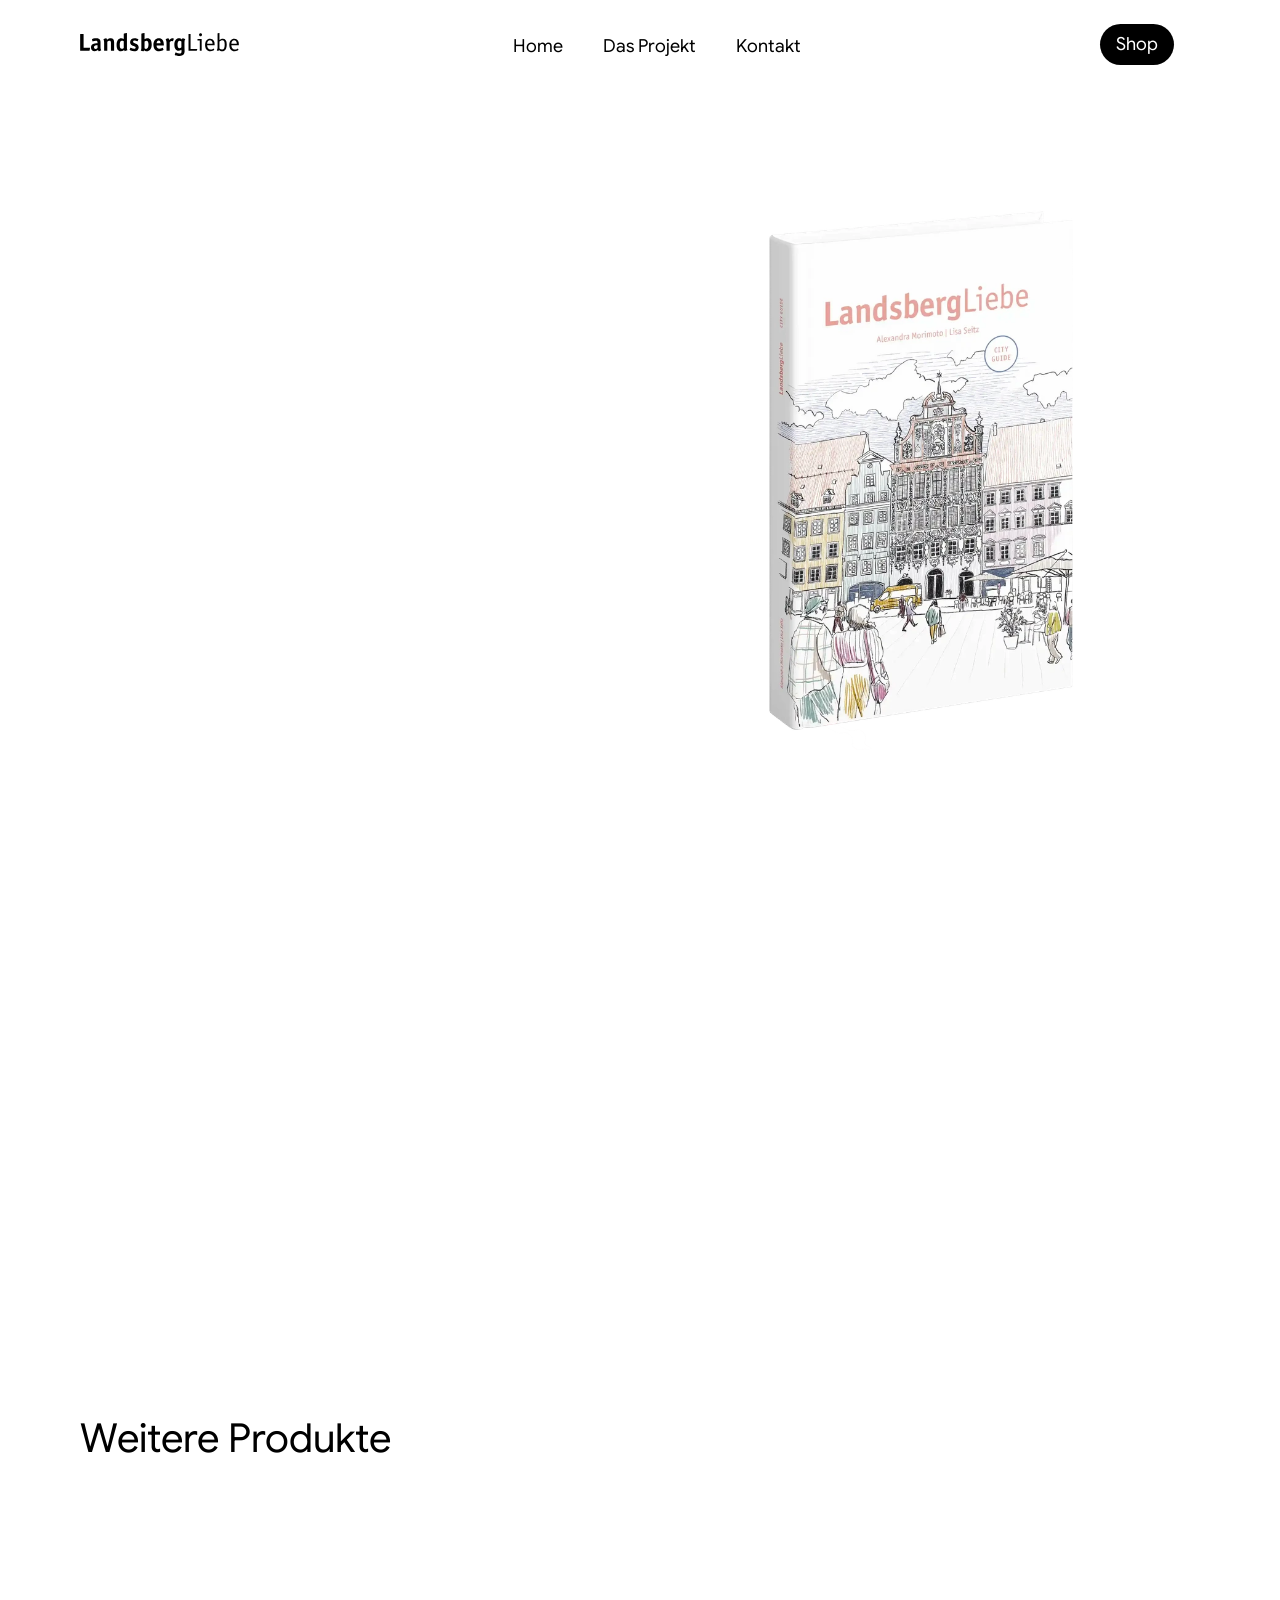
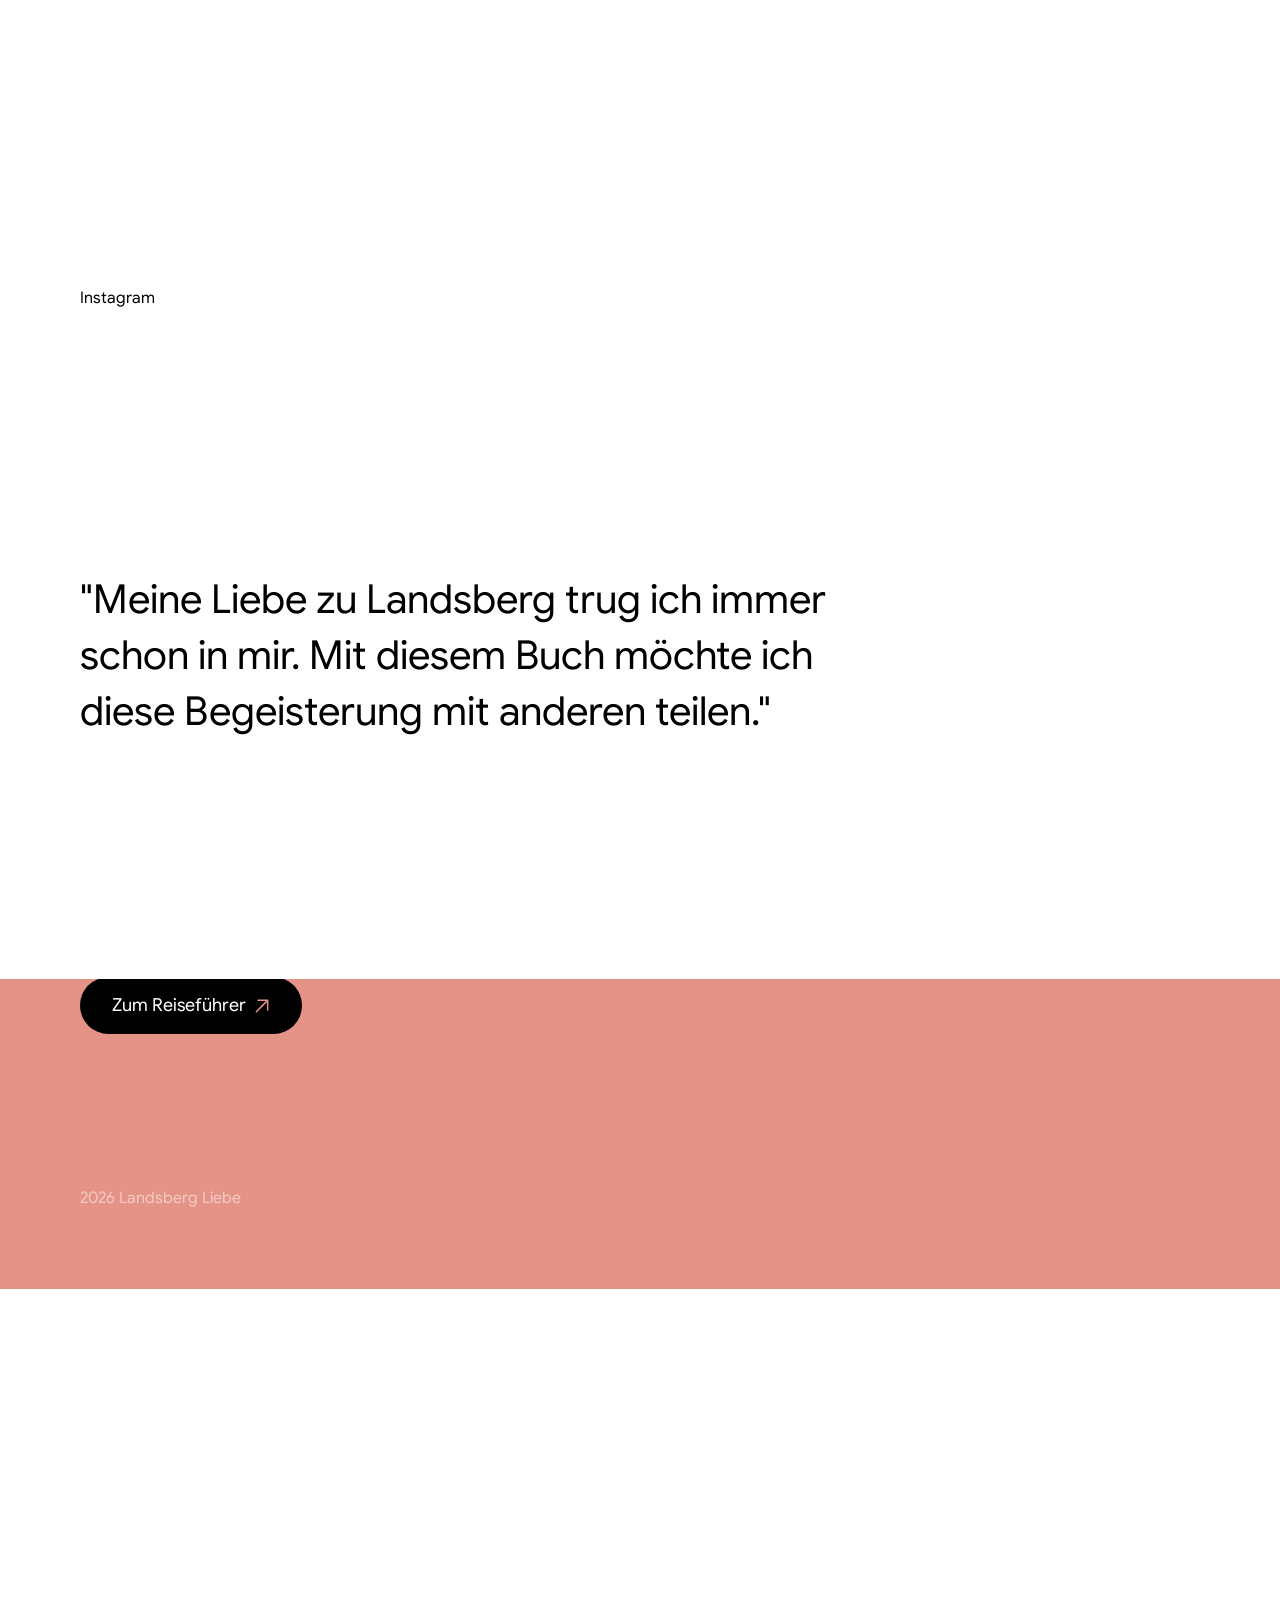
==== commit 6835834b: "Kompletter Neu-Export von letaiworkforme (frischer Framer-Stand, inkl. korrekter CMS-Datendateien)" ====
--- a/index.html
+++ b/index.html
@@ -1,4 +1,4 @@
-<!DOCTYPE html><!-- Made in Framer · framer.com ✨ --><!-- Published Jun 11, 2026, 2:01 PM UTC --><html lang="de"><head><style>
+<!DOCTYPE html><!-- Made in Framer · framer.com ✨ --><!-- Published Sep 12, 2026, 11:17 AM UTC --><html lang="de"><head><style>
 #__framer-badge-container,#__framer-template-badge-container,
 a[href*="framer.com/templates"],a[href*="framer.com/marketplace"]{display:none!important;pointer-events:none!important;height:0!important;overflow:hidden!important}
 </style><script>
@@ -158,14 +158,8 @@
 })();
 </script>
 	<meta charset="utf-8">
-	
-	
-	
-	<!-- Start of headStart -->
-    
-    <!-- End of headStart -->
 	<meta name="viewport" content="width=device-width">
-	<meta name="generator" content="Framer 686ceb7">
+	<meta name="generator" content="Framer e0809aa">
 	<title>LandsbergLiebe – Dein Reiseführer für Landsberg am Lech</title>
     <meta name="description" content="Persönliche Empfehlungen, handgezeichnete Illustrationen und besondere Lieblingsorte zeigen Dir Landsberg aus einer ganz persönlichen Perspektive: Authentisch, inspirierend und mit viel Liebe zum Detail.">
     
@@ -174,24 +168,30 @@
     <link href="/images/lZRfbpkXyYmv8LLtX9rcyJ7bFQ.png" rel="icon" media="(prefers-color-scheme: light)">
     <link href="/images/lZRfbpkXyYmv8LLtX9rcyJ7bFQ.png" rel="icon" media="(prefers-color-scheme: dark)">
     <link rel="apple-touch-icon" href="/images/lZRfbpkXyYmv8LLtX9rcyJ7bFQ.png">
-    <!-- Open Graph / Facebook -->
+    <!-- Open Graph -->
     <meta property="og:type" content="website">
     <meta property="og:title" content="LandsbergLiebe – Dein Reiseführer für Landsberg am Lech">
     <meta property="og:description" content="Persönliche Empfehlungen, handgezeichnete Illustrationen und besondere Lieblingsorte zeigen Dir Landsberg aus einer ganz persönlichen Perspektive: Authentisch, inspirierend und mit viel Liebe zum Detail.">
     <meta property="og:image" content="/assets/YVTjo7DMEL1c4x8ipq6iVytCA.png">
-    <!-- Twitter -->
+    <!-- X -->
     <meta name="twitter:card" content="summary_large_image">
     <meta name="twitter:title" content="LandsbergLiebe – Dein Reiseführer für Landsberg am Lech">
     <meta name="twitter:description" content="Persönliche Empfehlungen, handgezeichnete Illustrationen und besondere Lieblingsorte zeigen Dir Landsberg aus einer ganz persönlichen Perspektive: Authentisch, inspirierend und mit viel Liebe zum Detail.">
     <meta name="twitter:image" content="/assets/YVTjo7DMEL1c4x8ipq6iVytCA.png">
 	
+	
+	
+	<meta property="og:url" content="https://hilarious-work-663382.framer.app/"><!-- Start of headStart -->
+    
+    <!-- End of headStart -->
+	
 	<style data-framer-font-css="">/* armenian */
 @font-face {
   font-family: 'Google Sans';
   font-style: italic;
   font-weight: 400;
   font-display: swap;
-  src: url(/fonts/b1e47217_4UairENHsxJlGDuGo1OIlL3L2JB874GPhFI9_IqmuRqGpjeaLi42kO8QvnQkr74vu-A.woff2) format('woff2');
+  src: url(/fonts/d8027a24_4UairENHsxJlGDuGo1OIlL3L2JB874GPhFI9_IqmuRqGpjeaLi42kO8QvnQkr74vu-A.woff2) format('woff2');
   unicode-range: U+0308, U+0530-058F, U+2010, U+2024, U+25CC, U+FB13-FB17;
 }
 /* bengali */
@@ -200,7 +200,7 @@
   font-style: italic;
   font-weight: 400;
   font-display: swap;
-  src: url(/fonts/757eb32c_4UairENHsxJlGDuGo1OIlL3L2JB874GPhFI9_IqmuRqGpjeaLi42kO8QvnQkrb4vu-A.woff2) format('woff2');
+  src: url(/fonts/2cd9e753_4UairENHsxJlGDuGo1OIlL3L2JB874GPhFI9_IqmuRqGpjeaLi42kO8QvnQkrb4vu-A.woff2) format('woff2');
   unicode-range: U+0951-0952, U+0964-0965, U+0980-09FE, U+1CD0, U+1CD2, U+1CD5-1CD6, U+1CD8, U+1CE1, U+1CEA, U+1CED, U+1CF2, U+1CF5-1CF7, U+200C-200D, U+20B9, U+25CC, U+A8F1;
 }
 /* canadian-aboriginal */
@@ -209,7 +209,7 @@
   font-style: italic;
   font-weight: 400;
   font-display: swap;
-  src: url(/fonts/cb566b69_4UairENHsxJlGDuGo1OIlL3L2JB874GPhFI9_IqmuRqGpjeaLi42kO8QvnQkkL4vu-A.woff2) format('woff2');
+  src: url(/fonts/81a29178_4UairENHsxJlGDuGo1OIlL3L2JB874GPhFI9_IqmuRqGpjeaLi42kO8QvnQkkL4vu-A.woff2) format('woff2');
   unicode-range: U+02C7, U+02D8-02D9, U+02DB, U+0307, U+1400-167F, U+18B0-18F5, U+25CC, U+11AB0-11ABF;
 }
 /* cyrillic-ext */
@@ -218,7 +218,7 @@
   font-style: italic;
   font-weight: 400;
   font-display: swap;
-  src: url(/fonts/2478e40b_4UairENHsxJlGDuGo1OIlL3L2JB874GPhFI9_IqmuRqGpjeaLi42kO8QvnQksr4vu-A.woff2) format('woff2');
+  src: url(/fonts/e0d2dab7_4UairENHsxJlGDuGo1OIlL3L2JB874GPhFI9_IqmuRqGpjeaLi42kO8QvnQksr4vu-A.woff2) format('woff2');
   unicode-range: U+0460-052F, U+1C80-1C8A, U+20B4, U+2DE0-2DFF, U+A640-A69F, U+FE2E-FE2F;
 }
 /* cyrillic */
@@ -227,7 +227,7 @@
   font-style: italic;
   font-weight: 400;
   font-display: swap;
-  src: url(/fonts/d23afbf4_4UairENHsxJlGDuGo1OIlL3L2JB874GPhFI9_IqmuRqGpjeaLi42kO8QvnQku74vu-A.woff2) format('woff2');
+  src: url(/fonts/49f2a047_4UairENHsxJlGDuGo1OIlL3L2JB874GPhFI9_IqmuRqGpjeaLi42kO8QvnQku74vu-A.woff2) format('woff2');
   unicode-range: U+0301, U+0400-045F, U+0490-0491, U+04B0-04B1, U+2116;
 }
 /* devanagari */
@@ -236,7 +236,7 @@
   font-style: italic;
   font-weight: 400;
   font-display: swap;
-  src: url(/fonts/daa2ec5b_4UairENHsxJlGDuGo1OIlL3L2JB874GPhFI9_IqmuRqGpjeaLi42kO8QvnQkvr4vu-A.woff2) format('woff2');
+  src: url(/fonts/468ec945_4UairENHsxJlGDuGo1OIlL3L2JB874GPhFI9_IqmuRqGpjeaLi42kO8QvnQkvr4vu-A.woff2) format('woff2');
   unicode-range: U+0900-097F, U+1CD0-1CF9, U+200C-200D, U+20A8, U+20B9, U+20F0, U+25CC, U+A830-A839, U+A8E0-A8FF, U+11B00-11B09;
 }
 /* ethiopic */
@@ -245,7 +245,7 @@
   font-style: italic;
   font-weight: 400;
   font-display: swap;
-  src: url(/fonts/35435601_4UairENHsxJlGDuGo1OIlL3L2JB874GPhFI9_IqmuRqGpjeaLi42kO8QvnQkrr4vu-A.woff2) format('woff2');
+  src: url(/fonts/208ecf0c_4UairENHsxJlGDuGo1OIlL3L2JB874GPhFI9_IqmuRqGpjeaLi42kO8QvnQkrr4vu-A.woff2) format('woff2');
   unicode-range: U+030E, U+1200-1399, U+2D80-2DDE, U+AB01-AB2E, U+1E7E0-1E7E6, U+1E7E8-1E7EB, U+1E7ED-1E7EE, U+1E7F0-1E7FE;
 }
 /* georgian */
@@ -254,7 +254,7 @@
   font-style: italic;
   font-weight: 400;
   font-display: swap;
-  src: url(/fonts/14b80db6_4UairENHsxJlGDuGo1OIlL3L2JB874GPhFI9_IqmuRqGpjeaLi42kO8QvnQkoL4vu-A.woff2) format('woff2');
+  src: url(/fonts/2b17ed28_4UairENHsxJlGDuGo1OIlL3L2JB874GPhFI9_IqmuRqGpjeaLi42kO8QvnQkoL4vu-A.woff2) format('woff2');
   unicode-range: U+0589, U+10A0-10FF, U+1C90-1CBA, U+1CBD-1CBF, U+205A, U+2D00-2D2F, U+2E31;
 }
 /* greek-ext */
@@ -263,7 +263,7 @@
   font-style: italic;
   font-weight: 400;
   font-display: swap;
-  src: url(/fonts/1f47bc7c_4UairENHsxJlGDuGo1OIlL3L2JB874GPhFI9_IqmuRqGpjeaLi42kO8QvnQks74vu-A.woff2) format('woff2');
+  src: url(/fonts/919e1e29_4UairENHsxJlGDuGo1OIlL3L2JB874GPhFI9_IqmuRqGpjeaLi42kO8QvnQks74vu-A.woff2) format('woff2');
   unicode-range: U+1F00-1FFF;
 }
 /* greek */
@@ -272,7 +272,7 @@
   font-style: italic;
   font-weight: 400;
   font-display: swap;
-  src: url(/fonts/9bcd0056_4UairENHsxJlGDuGo1OIlL3L2JB874GPhFI9_IqmuRqGpjeaLi42kO8QvnQkvL4vu-A.woff2) format('woff2');
+  src: url(/fonts/5de7ac34_4UairENHsxJlGDuGo1OIlL3L2JB874GPhFI9_IqmuRqGpjeaLi42kO8QvnQkvL4vu-A.woff2) format('woff2');
   unicode-range: U+0370-0377, U+037A-037F, U+0384-038A, U+038C, U+038E-03A1, U+03A3-03FF;
 }
 /* gujarati */
@@ -281,7 +281,7 @@
   font-style: italic;
   font-weight: 400;
   font-display: swap;
-  src: url(/fonts/79d49483_4UairENHsxJlGDuGo1OIlL3L2JB874GPhFI9_IqmuRqGpjeaLi42kO8QvnQkpL4vu-A.woff2) format('woff2');
+  src: url(/fonts/8f9dcd00_4UairENHsxJlGDuGo1OIlL3L2JB874GPhFI9_IqmuRqGpjeaLi42kO8QvnQkpL4vu-A.woff2) format('woff2');
   unicode-range: U+0951-0952, U+0964-0965, U+0A80-0AFF, U+200C-200D, U+20B9, U+25CC, U+A830-A839;
 }
 /* gurmukhi */
@@ -290,7 +290,7 @@
   font-style: italic;
   font-weight: 400;
   font-display: swap;
-  src: url(/fonts/a56894bb_4UairENHsxJlGDuGo1OIlL3L2JB874GPhFI9_IqmuRqGpjeaLi42kO8QvnQknL4vu-A.woff2) format('woff2');
+  src: url(/fonts/5aa1e41d_4UairENHsxJlGDuGo1OIlL3L2JB874GPhFI9_IqmuRqGpjeaLi42kO8QvnQknL4vu-A.woff2) format('woff2');
   unicode-range: U+0951-0952, U+0964-0965, U+0A01-0A76, U+200C-200D, U+20B9, U+25CC, U+262C, U+A830-A839;
 }
 /* hebrew */
@@ -299,7 +299,7 @@
   font-style: italic;
   font-weight: 400;
   font-display: swap;
-  src: url(/fonts/f99c7f42_4UairENHsxJlGDuGo1OIlL3L2JB874GPhFI9_IqmuRqGpjeaLi42kO8QvnQkvb4vu-A.woff2) format('woff2');
+  src: url(/fonts/efe9a6bb_4UairENHsxJlGDuGo1OIlL3L2JB874GPhFI9_IqmuRqGpjeaLi42kO8QvnQkvb4vu-A.woff2) format('woff2');
   unicode-range: U+0307-0308, U+0590-05FF, U+200C-2010, U+20AA, U+25CC, U+FB1D-FB4F;
 }
 /* khmer */
@@ -308,7 +308,7 @@
   font-style: italic;
   font-weight: 400;
   font-display: swap;
-  src: url(/fonts/01ed2fb1_4UairENHsxJlGDuGo1OIlL3L2JB874GPhFI9_IqmuRqGpjeaLi42kO8QvnQktL4vu-A.woff2) format('woff2');
+  src: url(/fonts/e91af159_4UairENHsxJlGDuGo1OIlL3L2JB874GPhFI9_IqmuRqGpjeaLi42kO8QvnQktL4vu-A.woff2) format('woff2');
   unicode-range: U+1780-17FF, U+19E0-19FF, U+200C-200D, U+25CC;
 }
 /* lao */
@@ -317,7 +317,7 @@
   font-style: italic;
   font-weight: 400;
   font-display: swap;
-  src: url(/fonts/deaf0535_4UairENHsxJlGDuGo1OIlL3L2JB874GPhFI9_IqmuRqGpjeaLi42kO8QvnQktr4vu-A.woff2) format('woff2');
+  src: url(/fonts/9ddc0e0b_4UairENHsxJlGDuGo1OIlL3L2JB874GPhFI9_IqmuRqGpjeaLi42kO8QvnQktr4vu-A.woff2) format('woff2');
   unicode-range: U+0E81-0EDF, U+200C-200D, U+25CC;
 }
 /* malayalam */
@@ -326,7 +326,7 @@
   font-style: italic;
   font-weight: 400;
   font-display: swap;
-  src: url(/fonts/7eca7deb_4UairENHsxJlGDuGo1OIlL3L2JB874GPhFI9_IqmuRqGpjeaLi42kO8QvnQkp74vu-A.woff2) format('woff2');
+  src: url(/fonts/f6f4dbb5_4UairENHsxJlGDuGo1OIlL3L2JB874GPhFI9_IqmuRqGpjeaLi42kO8QvnQkp74vu-A.woff2) format('woff2');
   unicode-range: U+0307, U+0323, U+0951-0952, U+0964-0965, U+0D00-0D7F, U+1CDA, U+1CF2, U+200C-200D, U+20B9, U+25CC, U+A830-A832;
 }
 /* oriya */
@@ -335,7 +335,7 @@
   font-style: italic;
   font-weight: 400;
   font-display: swap;
-  src: url(/fonts/9261a3ce_4UairENHsxJlGDuGo1OIlL3L2JB874GPhFI9_IqmuRqGpjeaLi42kO8QvnQkpr4vu-A.woff2) format('woff2');
+  src: url(/fonts/18a10db1_4UairENHsxJlGDuGo1OIlL3L2JB874GPhFI9_IqmuRqGpjeaLi42kO8QvnQkpr4vu-A.woff2) format('woff2');
   unicode-range: U+0951-0952, U+0964-0965, U+0B01-0B77, U+1CDA, U+1CF2, U+200C-200D, U+20B9, U+25CC;
 }
 /* sinhala */
@@ -344,7 +344,7 @@
   font-style: italic;
   font-weight: 400;
   font-display: swap;
-  src: url(/fonts/4b698e33_4UairENHsxJlGDuGo1OIlL3L2JB874GPhFI9_IqmuRqGpjeaLi42kO8QvnQkor4vu-A.woff2) format('woff2');
+  src: url(/fonts/5adf554b_4UairENHsxJlGDuGo1OIlL3L2JB874GPhFI9_IqmuRqGpjeaLi42kO8QvnQkor4vu-A.woff2) format('woff2');
   unicode-range: U+0964-0965, U+0D81-0DF4, U+1CF2, U+200C-200D, U+25CC, U+111E1-111F4;
 }
 /* symbols */
@@ -353,7 +353,7 @@
   font-style: italic;
   font-weight: 400;
   font-display: swap;
-  src: url(/fonts/18529dc2_4UairENHsxJlGDuGo1OIlL3L2JB874GPhFI9_IqmuRqGpjeaLi42kO8QvnQk0b4vu-A.woff2) format('woff2');
+  src: url(/fonts/a286ebfd_4UairENHsxJlGDuGo1OIlL3L2JB874GPhFI9_IqmuRqGpjeaLi42kO8QvnQk0b4vu-A.woff2) format('woff2');
   unicode-range: U+0001-000C, U+000E-001F, U+007F-009F, U+20DD-20E0, U+20E2-20E4, U+2150-218F, U+2190, U+2192, U+2194-2199, U+21AF, U+21E6-21F0, U+21F3, U+2218-2219, U+2299, U+22C4-22C6, U+2300-243F, U+2440-244A, U+2460-24FF, U+25A0-27BF, U+2800-28FF, U+2921-2922, U+2981, U+29BF, U+29EB, U+2B00-2BFF, U+4DC0-4DFF, U+FFF9-FFFB, U+10140-1018E, U+10190-1019C, U+101A0, U+101D0-101FD, U+102E0-102FB, U+10E60-10E7E, U+1D2C0-1D2D3, U+1D2E0-1D37F, U+1F000-1F0FF, U+1F100-1F1AD, U+1F1E6-1F1FF, U+1F30D-1F30F, U+1F315, U+1F31C, U+1F31E, U+1F320-1F32C, U+1F336, U+1F378, U+1F37D, U+1F382, U+1F393-1F39F, U+1F3A7-1F3A8, U+1F3AC-1F3AF, U+1F3C2, U+1F3C4-1F3C6, U+1F3CA-1F3CE, U+1F3D4-1F3E0, U+1F3ED, U+1F3F1-1F3F3, U+1F3F5-1F3F7, U+1F408, U+1F415, U+1F41F, U+1F426, U+1F43F, U+1F441-1F442, U+1F444, U+1F446-1F449, U+1F44C-1F44E, U+1F453, U+1F46A, U+1F47D, U+1F4A3, U+1F4B0, U+1F4B3, U+1F4B9, U+1F4BB, U+1F4BF, U+1F4C8-1F4CB, U+1F4D6, U+1F4DA, U+1F4DF, U+1F4E3-1F4E6, U+1F4EA-1F4ED, U+1F4F7, U+1F4F9-1F4FB, U+1F4FD-1F4FE, U+1F503, U+1F507-1F50B, U+1F50D, U+1F512-1F513, U+1F53E-1F54A, U+1F54F-1F5FA, U+1F610, U+1F650-1F67F, U+1F687, U+1F68D, U+1F691, U+1F694, U+1F698, U+1F6AD, U+1F6B2, U+1F6B9-1F6BA, U+1F6BC, U+1F6C6-1F6CF, U+1F6D3-1F6D7, U+1F6E0-1F6EA, U+1F6F0-1F6F3, U+1F6F7-1F6FC, U+1F700-1F7FF, U+1F800-1F80B, U+1F810-1F847, U+1F850-1F859, U+1F860-1F887, U+1F890-1F8AD, U+1F8B0-1F8BB, U+1F8C0-1F8C1, U+1F900-1F90B, U+1F93B, U+1F946, U+1F984, U+1F996, U+1F9E9, U+1FA00-1FA6F, U+1FA70-1FA7C, U+1FA80-1FA89, U+1FA8F-1FAC6, U+1FACE-1FADC, U+1FADF-1FAE9, U+1FAF0-1FAF8, U+1FB00-1FBFF;
 }
 /* tamil */
@@ -362,7 +362,7 @@
   font-style: italic;
   font-weight: 400;
   font-display: swap;
-  src: url(/fonts/7ca26a94_4UairENHsxJlGDuGo1OIlL3L2JB874GPhFI9_IqmuRqGpjeaLi42kO8QvnQkqb4vu-A.woff2) format('woff2');
+  src: url(/fonts/84bfe6c1_4UairENHsxJlGDuGo1OIlL3L2JB874GPhFI9_IqmuRqGpjeaLi42kO8QvnQkqb4vu-A.woff2) format('woff2');
   unicode-range: U+0964-0965, U+0B82-0BFA, U+200C-200D, U+20B9, U+25CC;
 }
 /* telugu */
@@ -371,7 +371,7 @@
   font-style: italic;
   font-weight: 400;
   font-display: swap;
-  src: url(/fonts/6b555fe6_4UairENHsxJlGDuGo1OIlL3L2JB874GPhFI9_IqmuRqGpjeaLi42kO8QvnQko74vu-A.woff2) format('woff2');
+  src: url(/fonts/953f76fe_4UairENHsxJlGDuGo1OIlL3L2JB874GPhFI9_IqmuRqGpjeaLi42kO8QvnQko74vu-A.woff2) format('woff2');
   unicode-range: U+0951-0952, U+0964-0965, U+0C00-0C7F, U+1CDA, U+1CF2, U+200C-200D, U+25CC;
 }
 /* thai */
@@ -380,7 +380,7 @@
   font-style: italic;
   font-weight: 400;
   font-display: swap;
-  src: url(/fonts/430bd9be_4UairENHsxJlGDuGo1OIlL3L2JB874GPhFI9_IqmuRqGpjeaLi42kO8QvnQkq74vu-A.woff2) format('woff2');
+  src: url(/fonts/54a59ee2_4UairENHsxJlGDuGo1OIlL3L2JB874GPhFI9_IqmuRqGpjeaLi42kO8QvnQkq74vu-A.woff2) format('woff2');
   unicode-range: U+02D7, U+0303, U+0331, U+0E01-0E5B, U+200C-200D, U+25CC;
 }
 /* vietnamese */
@@ -389,7 +389,7 @@
   font-style: italic;
   font-weight: 400;
   font-display: swap;
-  src: url(/fonts/67b773e2_4UairENHsxJlGDuGo1OIlL3L2JB874GPhFI9_IqmuRqGpjeaLi42kO8QvnQksL4vu-A.woff2) format('woff2');
+  src: url(/fonts/433c719b_4UairENHsxJlGDuGo1OIlL3L2JB874GPhFI9_IqmuRqGpjeaLi42kO8QvnQksL4vu-A.woff2) format('woff2');
   unicode-range: U+0102-0103, U+0110-0111, U+0128-0129, U+0168-0169, U+01A0-01A1, U+01AF-01B0, U+0300-0301, U+0303-0304, U+0308-0309, U+0323, U+0329, U+1EA0-1EF9, U+20AB;
 }
 /* latin-ext */
@@ -398,7 +398,7 @@
   font-style: italic;
   font-weight: 400;
   font-display: swap;
-  src: url(/fonts/cd4266fe_4UairENHsxJlGDuGo1OIlL3L2JB874GPhFI9_IqmuRqGpjeaLi42kO8QvnQksb4vu-A.woff2) format('woff2');
+  src: url(/fonts/c05c4ebc_4UairENHsxJlGDuGo1OIlL3L2JB874GPhFI9_IqmuRqGpjeaLi42kO8QvnQksb4vu-A.woff2) format('woff2');
   unicode-range: U+0100-02BA, U+02BD-02C5, U+02C7-02CC, U+02CE-02D7, U+02DD-02FF, U+0304, U+0308, U+0329, U+1D00-1DBF, U+1E00-1E9F, U+1EF2-1EFF, U+2020, U+20A0-20AB, U+20AD-20C0, U+2113, U+2C60-2C7F, U+A720-A7FF;
 }
 /* latin */
@@ -407,7 +407,7 @@
   font-style: italic;
   font-weight: 400;
   font-display: swap;
-  src: url(/fonts/a63f8584_4UairENHsxJlGDuGo1OIlL3L2JB874GPhFI9_IqmuRqGpjeaLi42kO8QvnQkv74v.woff2) format('woff2');
+  src: url(/fonts/fd2fbd7a_4UairENHsxJlGDuGo1OIlL3L2JB874GPhFI9_IqmuRqGpjeaLi42kO8QvnQkv74v.woff2) format('woff2');
   unicode-range: U+0000-00FF, U+0131, U+0152-0153, U+02BB-02BC, U+02C6, U+02DA, U+02DC, U+0304, U+0308, U+0329, U+2000-206F, U+20AC, U+2122, U+2191, U+2193, U+2212, U+2215, U+FEFF, U+FFFD;
 }
 /* armenian */
@@ -416,7 +416,7 @@
   font-style: italic;
   font-weight: 700;
   font-display: swap;
-  src: url(/fonts/b1e47217_4UairENHsxJlGDuGo1OIlL3L2JB874GPhFI9_IqmuRqGpjeaLi42kO8QvnQkr74vu-A.woff2) format('woff2');
+  src: url(/fonts/d8027a24_4UairENHsxJlGDuGo1OIlL3L2JB874GPhFI9_IqmuRqGpjeaLi42kO8QvnQkr74vu-A.woff2) format('woff2');
   unicode-range: U+0308, U+0530-058F, U+2010, U+2024, U+25CC, U+FB13-FB17;
 }
 /* bengali */
@@ -425,7 +425,7 @@
   font-style: italic;
   font-weight: 700;
   font-display: swap;
-  src: url(/fonts/757eb32c_4UairENHsxJlGDuGo1OIlL3L2JB874GPhFI9_IqmuRqGpjeaLi42kO8QvnQkrb4vu-A.woff2) format('woff2');
+  src: url(/fonts/2cd9e753_4UairENHsxJlGDuGo1OIlL3L2JB874GPhFI9_IqmuRqGpjeaLi42kO8QvnQkrb4vu-A.woff2) format('woff2');
   unicode-range: U+0951-0952, U+0964-0965, U+0980-09FE, U+1CD0, U+1CD2, U+1CD5-1CD6, U+1CD8, U+1CE1, U+1CEA, U+1CED, U+1CF2, U+1CF5-1CF7, U+200C-200D, U+20B9, U+25CC, U+A8F1;
 }
 /* canadian-aboriginal */
@@ -434,7 +434,7 @@
   font-style: italic;
   font-weight: 700;
   font-display: swap;
-  src: url(/fonts/cb566b69_4UairENHsxJlGDuGo1OIlL3L2JB874GPhFI9_IqmuRqGpjeaLi42kO8QvnQkkL4vu-A.woff2) format('woff2');
+  src: url(/fonts/81a29178_4UairENHsxJlGDuGo1OIlL3L2JB874GPhFI9_IqmuRqGpjeaLi42kO8QvnQkkL4vu-A.woff2) format('woff2');
   unicode-range: U+02C7, U+02D8-02D9, U+02DB, U+0307, U+1400-167F, U+18B0-18F5, U+25CC, U+11AB0-11ABF;
 }
 /* cyrillic-ext */
@@ -443,7 +443,7 @@
   font-style: italic;
   font-weight: 700;
   font-display: swap;
-  src: url(/fonts/2478e40b_4UairENHsxJlGDuGo1OIlL3L2JB874GPhFI9_IqmuRqGpjeaLi42kO8QvnQksr4vu-A.woff2) format('woff2');
+  src: url(/fonts/e0d2dab7_4UairENHsxJlGDuGo1OIlL3L2JB874GPhFI9_IqmuRqGpjeaLi42kO8QvnQksr4vu-A.woff2) format('woff2');
   unicode-range: U+0460-052F, U+1C80-1C8A, U+20B4, U+2DE0-2DFF, U+A640-A69F, U+FE2E-FE2F;
 }
 /* cyrillic */
@@ -452,7 +452,7 @@
   font-style: italic;
   font-weight: 700;
   font-display: swap;
-  src: url(/fonts/d23afbf4_4UairENHsxJlGDuGo1OIlL3L2JB874GPhFI9_IqmuRqGpjeaLi42kO8QvnQku74vu-A.woff2) format('woff2');
+  src: url(/fonts/49f2a047_4UairENHsxJlGDuGo1OIlL3L2JB874GPhFI9_IqmuRqGpjeaLi42kO8QvnQku74vu-A.woff2) format('woff2');
   unicode-range: U+0301, U+0400-045F, U+0490-0491, U+04B0-04B1, U+2116;
 }
 /* devanagari */
@@ -461,7 +461,7 @@
   font-style: italic;
   font-weight: 700;
   font-display: swap;
-  src: url(/fonts/daa2ec5b_4UairENHsxJlGDuGo1OIlL3L2JB874GPhFI9_IqmuRqGpjeaLi42kO8QvnQkvr4vu-A.woff2) format('woff2');
+  src: url(/fonts/468ec945_4UairENHsxJlGDuGo1OIlL3L2JB874GPhFI9_IqmuRqGpjeaLi42kO8QvnQkvr4vu-A.woff2) format('woff2');
   unicode-range: U+0900-097F, U+1CD0-1CF9, U+200C-200D, U+20A8, U+20B9, U+20F0, U+25CC, U+A830-A839, U+A8E0-A8FF, U+11B00-11B09;
 }
 /* ethiopic */
@@ -470,7 +470,7 @@
   font-style: italic;
   font-weight: 700;
   font-display: swap;
-  src: url(/fonts/35435601_4UairENHsxJlGDuGo1OIlL3L2JB874GPhFI9_IqmuRqGpjeaLi42kO8QvnQkrr4vu-A.woff2) format('woff2');
+  src: url(/fonts/208ecf0c_4UairENHsxJlGDuGo1OIlL3L2JB874GPhFI9_IqmuRqGpjeaLi42kO8QvnQkrr4vu-A.woff2) format('woff2');
   unicode-range: U+030E, U+1200-1399, U+2D80-2DDE, U+AB01-AB2E, U+1E7E0-1E7E6, U+1E7E8-1E7EB, U+1E7ED-1E7EE, U+1E7F0-1E7FE;
 }
 /* georgian */
@@ -479,7 +479,7 @@
   font-style: italic;
   font-weight: 700;
   font-display: swap;
-  src: url(/fonts/14b80db6_4UairENHsxJlGDuGo1OIlL3L2JB874GPhFI9_IqmuRqGpjeaLi42kO8QvnQkoL4vu-A.woff2) format('woff2');
+  src: url(/fonts/2b17ed28_4UairENHsxJlGDuGo1OIlL3L2JB874GPhFI9_IqmuRqGpjeaLi42kO8QvnQkoL4vu-A.woff2) format('woff2');
   unicode-range: U+0589, U+10A0-10FF, U+1C90-1CBA, U+1CBD-1CBF, U+205A, U+2D00-2D2F, U+2E31;
 }
 /* greek-ext */
@@ -488,7 +488,7 @@
   font-style: italic;
   font-weight: 700;
   font-display: swap;
-  src: url(/fonts/1f47bc7c_4UairENHsxJlGDuGo1OIlL3L2JB874GPhFI9_IqmuRqGpjeaLi42kO8QvnQks74vu-A.woff2) format('woff2');
+  src: url(/fonts/919e1e29_4UairENHsxJlGDuGo1OIlL3L2JB874GPhFI9_IqmuRqGpjeaLi42kO8QvnQks74vu-A.woff2) format('woff2');
   unicode-range: U+1F00-1FFF;
 }
 /* greek */
@@ -497,7 +497,7 @@
   font-style: italic;
   font-weight: 700;
   font-display: swap;
-  src: url(/fonts/9bcd0056_4UairENHsxJlGDuGo1OIlL3L2JB874GPhFI9_IqmuRqGpjeaLi42kO8QvnQkvL4vu-A.woff2) format('woff2');
+  src: url(/fonts/5de7ac34_4UairENHsxJlGDuGo1OIlL3L2JB874GPhFI9_IqmuRqGpjeaLi42kO8QvnQkvL4vu-A.woff2) format('woff2');
   unicode-range: U+0370-0377, U+037A-037F, U+0384-038A, U+038C, U+038E-03A1, U+03A3-03FF;
 }
 /* gujarati */
@@ -506,7 +506,7 @@
   font-style: italic;
   font-weight: 700;
   font-display: swap;
-  src: url(/fonts/79d49483_4UairENHsxJlGDuGo1OIlL3L2JB874GPhFI9_IqmuRqGpjeaLi42kO8QvnQkpL4vu-A.woff2) format('woff2');
+  src: url(/fonts/8f9dcd00_4UairENHsxJlGDuGo1OIlL3L2JB874GPhFI9_IqmuRqGpjeaLi42kO8QvnQkpL4vu-A.woff2) format('woff2');
   unicode-range: U+0951-0952, U+0964-0965, U+0A80-0AFF, U+200C-200D, U+20B9, U+25CC, U+A830-A839;
 }
 /* gurmukhi */
@@ -515,7 +515,7 @@
   font-style: italic;
   font-weight: 700;
   font-display: swap;
-  src: url(/fonts/a56894bb_4UairENHsxJlGDuGo1OIlL3L2JB874GPhFI9_IqmuRqGpjeaLi42kO8QvnQknL4vu-A.woff2) format('woff2');
+  src: url(/fonts/5aa1e41d_4UairENHsxJlGDuGo1OIlL3L2JB874GPhFI9_IqmuRqGpjeaLi42kO8QvnQknL4vu-A.woff2) format('woff2');
   unicode-range: U+0951-0952, U+0964-0965, U+0A01-0A76, U+200C-200D, U+20B9, U+25CC, U+262C, U+A830-A839;
 }
 /* hebrew */
@@ -524,7 +524,7 @@
   font-style: italic;
   font-weight: 700;
   font-display: swap;
-  src: url(/fonts/f99c7f42_4UairENHsxJlGDuGo1OIlL3L2JB874GPhFI9_IqmuRqGpjeaLi42kO8QvnQkvb4vu-A.woff2) format('woff2');
+  src: url(/fonts/efe9a6bb_4UairENHsxJlGDuGo1OIlL3L2JB874GPhFI9_IqmuRqGpjeaLi42kO8QvnQkvb4vu-A.woff2) format('woff2');
   unicode-range: U+0307-0308, U+0590-05FF, U+200C-2010, U+20AA, U+25CC, U+FB1D-FB4F;
 }
 /* khmer */
@@ -533,7 +533,7 @@
   font-style: italic;
   font-weight: 700;
   font-display: swap;
-  src: url(/fonts/01ed2fb1_4UairENHsxJlGDuGo1OIlL3L2JB874GPhFI9_IqmuRqGpjeaLi42kO8QvnQktL4vu-A.woff2) format('woff2');
+  src: url(/fonts/e91af159_4UairENHsxJlGDuGo1OIlL3L2JB874GPhFI9_IqmuRqGpjeaLi42kO8QvnQktL4vu-A.woff2) format('woff2');
   unicode-range: U+1780-17FF, U+19E0-19FF, U+200C-200D, U+25CC;
 }
 /* lao */
@@ -542,7 +542,7 @@
   font-style: italic;
   font-weight: 700;
   font-display: swap;
-  src: url(/fonts/deaf0535_4UairENHsxJlGDuGo1OIlL3L2JB874GPhFI9_IqmuRqGpjeaLi42kO8QvnQktr4vu-A.woff2) format('woff2');
+  src: url(/fonts/9ddc0e0b_4UairENHsxJlGDuGo1OIlL3L2JB874GPhFI9_IqmuRqGpjeaLi42kO8QvnQktr4vu-A.woff2) format('woff2');
   unicode-range: U+0E81-0EDF, U+200C-200D, U+25CC;
 }
 /* malayalam */
@@ -551,7 +551,7 @@
   font-style: italic;
   font-weight: 700;
   font-display: swap;
-  src: url(/fonts/7eca7deb_4UairENHsxJlGDuGo1OIlL3L2JB874GPhFI9_IqmuRqGpjeaLi42kO8QvnQkp74vu-A.woff2) format('woff2');
+  src: url(/fonts/f6f4dbb5_4UairENHsxJlGDuGo1OIlL3L2JB874GPhFI9_IqmuRqGpjeaLi42kO8QvnQkp74vu-A.woff2) format('woff2');
   unicode-range: U+0307, U+0323, U+0951-0952, U+0964-0965, U+0D00-0D7F, U+1CDA, U+1CF2, U+200C-200D, U+20B9, U+25CC, U+A830-A832;
 }
 /* oriya */
@@ -560,7 +560,7 @@
   font-style: italic;
   font-weight: 700;
   font-display: swap;
-  src: url(/fonts/9261a3ce_4UairENHsxJlGDuGo1OIlL3L2JB874GPhFI9_IqmuRqGpjeaLi42kO8QvnQkpr4vu-A.woff2) format('woff2');
+  src: url(/fonts/18a10db1_4UairENHsxJlGDuGo1OIlL3L2JB874GPhFI9_IqmuRqGpjeaLi42kO8QvnQkpr4vu-A.woff2) format('woff2');
   unicode-range: U+0951-0952, U+0964-0965, U+0B01-0B77, U+1CDA, U+1CF2, U+200C-200D, U+20B9, U+25CC;
 }
 /* sinhala */
@@ -569,7 +569,7 @@
   font-style: italic;
   font-weight: 700;
   font-display: swap;
-  src: url(/fonts/4b698e33_4UairENHsxJlGDuGo1OIlL3L2JB874GPhFI9_IqmuRqGpjeaLi42kO8QvnQkor4vu-A.woff2) format('woff2');
+  src: url(/fonts/5adf554b_4UairENHsxJlGDuGo1OIlL3L2JB874GPhFI9_IqmuRqGpjeaLi42kO8QvnQkor4vu-A.woff2) format('woff2');
   unicode-range: U+0964-0965, U+0D81-0DF4, U+1CF2, U+200C-200D, U+25CC, U+111E1-111F4;
 }
 /* symbols */
@@ -578,7 +578,7 @@
   font-style: italic;
   font-weight: 700;
   font-display: swap;
-  src: url(/fonts/18529dc2_4UairENHsxJlGDuGo1OIlL3L2JB874GPhFI9_IqmuRqGpjeaLi42kO8QvnQk0b4vu-A.woff2) format('woff2');
+  src: url(/fonts/a286ebfd_4UairENHsxJlGDuGo1OIlL3L2JB874GPhFI9_IqmuRqGpjeaLi42kO8QvnQk0b4vu-A.woff2) format('woff2');
   unicode-range: U+0001-000C, U+000E-001F, U+007F-009F, U+20DD-20E0, U+20E2-20E4, U+2150-218F, U+2190, U+2192, U+2194-2199, U+21AF, U+21E6-21F0, U+21F3, U+2218-2219, U+2299, U+22C4-22C6, U+2300-243F, U+2440-244A, U+2460-24FF, U+25A0-27BF, U+2800-28FF, U+2921-2922, U+2981, U+29BF, U+29EB, U+2B00-2BFF, U+4DC0-4DFF, U+FFF9-FFFB, U+10140-1018E, U+10190-1019C, U+101A0, U+101D0-101FD, U+102E0-102FB, U+10E60-10E7E, U+1D2C0-1D2D3, U+1D2E0-1D37F, U+1F000-1F0FF, U+1F100-1F1AD, U+1F1E6-1F1FF, U+1F30D-1F30F, U+1F315, U+1F31C, U+1F31E, U+1F320-1F32C, U+1F336, U+1F378, U+1F37D, U+1F382, U+1F393-1F39F, U+1F3A7-1F3A8, U+1F3AC-1F3AF, U+1F3C2, U+1F3C4-1F3C6, U+1F3CA-1F3CE, U+1F3D4-1F3E0, U+1F3ED, U+1F3F1-1F3F3, U+1F3F5-1F3F7, U+1F408, U+1F415, U+1F41F, U+1F426, U+1F43F, U+1F441-1F442, U+1F444, U+1F446-1F449, U+1F44C-1F44E, U+1F453, U+1F46A, U+1F47D, U+1F4A3, U+1F4B0, U+1F4B3, U+1F4B9, U+1F4BB, U+1F4BF, U+1F4C8-1F4CB, U+1F4D6, U+1F4DA, U+1F4DF, U+1F4E3-1F4E6, U+1F4EA-1F4ED, U+1F4F7, U+1F4F9-1F4FB, U+1F4FD-1F4FE, U+1F503, U+1F507-1F50B, U+1F50D, U+1F512-1F513, U+1F53E-1F54A, U+1F54F-1F5FA, U+1F610, U+1F650-1F67F, U+1F687, U+1F68D, U+1F691, U+1F694, U+1F698, U+1F6AD, U+1F6B2, U+1F6B9-1F6BA, U+1F6BC, U+1F6C6-1F6CF, U+1F6D3-1F6D7, U+1F6E0-1F6EA, U+1F6F0-1F6F3, U+1F6F7-1F6FC, U+1F700-1F7FF, U+1F800-1F80B, U+1F810-1F847, U+1F850-1F859, U+1F860-1F887, U+1F890-1F8AD, U+1F8B0-1F8BB, U+1F8C0-1F8C1, U+1F900-1F90B, U+1F93B, U+1F946, U+1F984, U+1F996, U+1F9E9, U+1FA00-1FA6F, U+1FA70-1FA7C, U+1FA80-1FA89, U+1FA8F-1FAC6, U+1FACE-1FADC, U+1FADF-1FAE9, U+1FAF0-1FAF8, U+1FB00-1FBFF;
 }
 /* tamil */
@@ -587,7 +587,7 @@
   font-style: italic;
   font-weight: 700;
   font-display: swap;
-  src: url(/fonts/7ca26a94_4UairENHsxJlGDuGo1OIlL3L2JB874GPhFI9_IqmuRqGpjeaLi42kO8QvnQkqb4vu-A.woff2) format('woff2');
+  src: url(/fonts/84bfe6c1_4UairENHsxJlGDuGo1OIlL3L2JB874GPhFI9_IqmuRqGpjeaLi42kO8QvnQkqb4vu-A.woff2) format('woff2');
   unicode-range: U+0964-0965, U+0B82-0BFA, U+200C-200D, U+20B9, U+25CC;
 }
 /* telugu */
@@ -596,7 +596,7 @@
   font-style: italic;
   font-weight: 700;
   font-display: swap;
-  src: url(/fonts/6b555fe6_4UairENHsxJlGDuGo1OIlL3L2JB874GPhFI9_IqmuRqGpjeaLi42kO8QvnQko74vu-A.woff2) format('woff2');
+  src: url(/fonts/953f76fe_4UairENHsxJlGDuGo1OIlL3L2JB874GPhFI9_IqmuRqGpjeaLi42kO8QvnQko74vu-A.woff2) format('woff2');
   unicode-range: U+0951-0952, U+0964-0965, U+0C00-0C7F, U+1CDA, U+1CF2, U+200C-200D, U+25CC;
 }
 /* thai */
@@ -605,7 +605,7 @@
   font-style: italic;
   font-weight: 700;
   font-display: swap;
-  src: url(/fonts/430bd9be_4UairENHsxJlGDuGo1OIlL3L2JB874GPhFI9_IqmuRqGpjeaLi42kO8QvnQkq74vu-A.woff2) format('woff2');
+  src: url(/fonts/54a59ee2_4UairENHsxJlGDuGo1OIlL3L2JB874GPhFI9_IqmuRqGpjeaLi42kO8QvnQkq74vu-A.woff2) format('woff2');
   unicode-range: U+02D7, U+0303, U+0331, U+0E01-0E5B, U+200C-200D, U+25CC;
 }
 /* vietnamese */
@@ -614,7 +614,7 @@
   font-style: italic;
   font-weight: 700;
   font-display: swap;
-  src: url(/fonts/67b773e2_4UairENHsxJlGDuGo1OIlL3L2JB874GPhFI9_IqmuRqGpjeaLi42kO8QvnQksL4vu-A.woff2) format('woff2');
+  src: url(/fonts/433c719b_4UairENHsxJlGDuGo1OIlL3L2JB874GPhFI9_IqmuRqGpjeaLi42kO8QvnQksL4vu-A.woff2) format('woff2');
   unicode-range: U+0102-0103, U+0110-0111, U+0128-0129, U+0168-0169, U+01A0-01A1, U+01AF-01B0, U+0300-0301, U+0303-0304, U+0308-0309, U+0323, U+0329, U+1EA0-1EF9, U+20AB;
 }
 /* latin-ext */
@@ -623,7 +623,7 @@
   font-style: italic;
   font-weight: 700;
   font-display: swap;
-  src: url(/fonts/cd4266fe_4UairENHsxJlGDuGo1OIlL3L2JB874GPhFI9_IqmuRqGpjeaLi42kO8QvnQksb4vu-A.woff2) format('woff2');
+  src: url(/fonts/c05c4ebc_4UairENHsxJlGDuGo1OIlL3L2JB874GPhFI9_IqmuRqGpjeaLi42kO8QvnQksb4vu-A.woff2) format('woff2');
   unicode-range: U+0100-02BA, U+02BD-02C5, U+02C7-02CC, U+02CE-02D7, U+02DD-02FF, U+0304, U+0308, U+0329, U+1D00-1DBF, U+1E00-1E9F, U+1EF2-1EFF, U+2020, U+20A0-20AB, U+20AD-20C0, U+2113, U+2C60-2C7F, U+A720-A7FF;
 }
 /* latin */
@@ -632,7 +632,7 @@
   font-style: italic;
   font-weight: 700;
   font-display: swap;
-  src: url(/fonts/a63f8584_4UairENHsxJlGDuGo1OIlL3L2JB874GPhFI9_IqmuRqGpjeaLi42kO8QvnQkv74v.woff2) format('woff2');
+  src: url(/fonts/fd2fbd7a_4UairENHsxJlGDuGo1OIlL3L2JB874GPhFI9_IqmuRqGpjeaLi42kO8QvnQkv74v.woff2) format('woff2');
   unicode-range: U+0000-00FF, U+0131, U+0152-0153, U+02BB-02BC, U+02C6, U+02DA, U+02DC, U+0304, U+0308, U+0329, U+2000-206F, U+20AC, U+2122, U+2191, U+2193, U+2212, U+2215, U+FEFF, U+FFFD;
 }
 /* armenian */
@@ -641,7 +641,7 @@
   font-style: normal;
   font-weight: 400;
   font-display: swap;
-  src: url(/fonts/15bc363c_4UasrENHsxJlGDuGo1OIlJfC6l_24rlCK1Yo_Iqcsih3SAyH6cAwhX9RPiIUvaYr.woff2) format('woff2');
+  src: url(/fonts/1f5a5fbe_4UasrENHsxJlGDuGo1OIlJfC6l_24rlCK1Yo_Iqcsih3SAyH6cAwhX9RPiIUvaYr.woff2) format('woff2');
   unicode-range: U+0308, U+0530-058F, U+2010, U+2024, U+25CC, U+FB13-FB17;
 }
 /* bengali */
@@ -650,7 +650,7 @@
   font-style: normal;
   font-weight: 400;
   font-display: swap;
-  src: url(/fonts/c22c2e03_4UasrENHsxJlGDuGo1OIlJfC6l_24rlCK1Yo_Iqcsih3SAyH6cAwhX9RPiAUvaYr.woff2) format('woff2');
+  src: url(/fonts/89b24ffe_4UasrENHsxJlGDuGo1OIlJfC6l_24rlCK1Yo_Iqcsih3SAyH6cAwhX9RPiAUvaYr.woff2) format('woff2');
   unicode-range: U+0951-0952, U+0964-0965, U+0980-09FE, U+1CD0, U+1CD2, U+1CD5-1CD6, U+1CD8, U+1CE1, U+1CEA, U+1CED, U+1CF2, U+1CF5-1CF7, U+200C-200D, U+20B9, U+25CC, U+A8F1;
 }
 /* canadian-aboriginal */
@@ -659,7 +659,7 @@
   font-style: normal;
   font-weight: 400;
   font-display: swap;
-  src: url(/fonts/cb2857aa_4UasrENHsxJlGDuGo1OIlJfC6l_24rlCK1Yo_Iqcsih3SAyH6cAwhX9RPh0UvaYr.woff2) format('woff2');
+  src: url(/fonts/b97bce07_4UasrENHsxJlGDuGo1OIlJfC6l_24rlCK1Yo_Iqcsih3SAyH6cAwhX9RPh0UvaYr.woff2) format('woff2');
   unicode-range: U+02C7, U+02D8-02D9, U+02DB, U+0307, U+1400-167F, U+18B0-18F5, U+25CC, U+11AB0-11ABF;
 }
 /* cyrillic-ext */
@@ -668,7 +668,7 @@
   font-style: normal;
   font-weight: 400;
   font-display: swap;
-  src: url(/fonts/62c4eea9_4UasrENHsxJlGDuGo1OIlJfC6l_24rlCK1Yo_Iqcsih3SAyH6cAwhX9RPj8UvaYr.woff2) format('woff2');
+  src: url(/fonts/11cf51fb_4UasrENHsxJlGDuGo1OIlJfC6l_24rlCK1Yo_Iqcsih3SAyH6cAwhX9RPj8UvaYr.woff2) format('woff2');
   unicode-range: U+0460-052F, U+1C80-1C8A, U+20B4, U+2DE0-2DFF, U+A640-A69F, U+FE2E-FE2F;
 }
 /* cyrillic */
@@ -677,7 +677,7 @@
   font-style: normal;
   font-weight: 400;
   font-display: swap;
-  src: url(/fonts/b60e5e04_4UasrENHsxJlGDuGo1OIlJfC6l_24rlCK1Yo_Iqcsih3SAyH6cAwhX9RPjYUvaYr.woff2) format('woff2');
+  src: url(/fonts/2e0b812d_4UasrENHsxJlGDuGo1OIlJfC6l_24rlCK1Yo_Iqcsih3SAyH6cAwhX9RPjYUvaYr.woff2) format('woff2');
   unicode-range: U+0301, U+0400-045F, U+0490-0491, U+04B0-04B1, U+2116;
 }
 /* devanagari */
@@ -686,7 +686,7 @@
   font-style: normal;
   font-weight: 400;
   font-display: swap;
-  src: url(/fonts/616dcf25_4UasrENHsxJlGDuGo1OIlJfC6l_24rlCK1Yo_Iqcsih3SAyH6cAwhX9RPjMUvaYr.woff2) format('woff2');
+  src: url(/fonts/aca83569_4UasrENHsxJlGDuGo1OIlJfC6l_24rlCK1Yo_Iqcsih3SAyH6cAwhX9RPjMUvaYr.woff2) format('woff2');
   unicode-range: U+0900-097F, U+1CD0-1CF9, U+200C-200D, U+20A8, U+20B9, U+20F0, U+25CC, U+A830-A839, U+A8E0-A8FF, U+11B00-11B09;
 }
 /* ethiopic */
@@ -695,7 +695,7 @@
   font-style: normal;
   font-weight: 400;
   font-display: swap;
-  src: url(/fonts/31ac70d1_4UasrENHsxJlGDuGo1OIlJfC6l_24rlCK1Yo_Iqcsih3SAyH6cAwhX9RPiMUvaYr.woff2) format('woff2');
+  src: url(/fonts/7cc555dd_4UasrENHsxJlGDuGo1OIlJfC6l_24rlCK1Yo_Iqcsih3SAyH6cAwhX9RPiMUvaYr.woff2) format('woff2');
   unicode-range: U+030E, U+1200-1399, U+2D80-2DDE, U+AB01-AB2E, U+1E7E0-1E7E6, U+1E7E8-1E7EB, U+1E7ED-1E7EE, U+1E7F0-1E7FE;
 }
 /* georgian */
@@ -704,7 +704,7 @@
   font-style: normal;
   font-weight: 400;
   font-display: swap;
-  src: url(/fonts/bc28039b_4UasrENHsxJlGDuGo1OIlJfC6l_24rlCK1Yo_Iqcsih3SAyH6cAwhX9RPi0UvaYr.woff2) format('woff2');
+  src: url(/fonts/45f3f0d9_4UasrENHsxJlGDuGo1OIlJfC6l_24rlCK1Yo_Iqcsih3SAyH6cAwhX9RPi0UvaYr.woff2) format('woff2');
   unicode-range: U+0589, U+10A0-10FF, U+1C90-1CBA, U+1CBD-1CBF, U+205A, U+2D00-2D2F, U+2E31;
 }
 /* greek-ext */
@@ -713,7 +713,7 @@
   font-style: normal;
   font-weight: 400;
   font-display: swap;
-  src: url(/fonts/f3f2e077_4UasrENHsxJlGDuGo1OIlJfC6l_24rlCK1Yo_Iqcsih3SAyH6cAwhX9RPj4UvaYr.woff2) format('woff2');
+  src: url(/fonts/54f0ba84_4UasrENHsxJlGDuGo1OIlJfC6l_24rlCK1Yo_Iqcsih3SAyH6cAwhX9RPj4UvaYr.woff2) format('woff2');
   unicode-range: U+1F00-1FFF;
 }
 /* greek */
@@ -722,7 +722,7 @@
   font-style: normal;
   font-weight: 400;
   font-display: swap;
-  src: url(/fonts/a923a0c8_4UasrENHsxJlGDuGo1OIlJfC6l_24rlCK1Yo_Iqcsih3SAyH6cAwhX9RPjEUvaYr.woff2) format('woff2');
+  src: url(/fonts/c8f6b830_4UasrENHsxJlGDuGo1OIlJfC6l_24rlCK1Yo_Iqcsih3SAyH6cAwhX9RPjEUvaYr.woff2) format('woff2');
   unicode-range: U+0370-0377, U+037A-037F, U+0384-038A, U+038C, U+038E-03A1, U+03A3-03FF;
 }
 /* gujarati */
@@ -731,7 +731,7 @@
   font-style: normal;
   font-weight: 400;
   font-display: swap;
-  src: url(/fonts/d9457408_4UasrENHsxJlGDuGo1OIlJfC6l_24rlCK1Yo_Iqcsih3SAyH6cAwhX9RPikUvaYr.woff2) format('woff2');
+  src: url(/fonts/9a3b034d_4UasrENHsxJlGDuGo1OIlJfC6l_24rlCK1Yo_Iqcsih3SAyH6cAwhX9RPikUvaYr.woff2) format('woff2');
   unicode-range: U+0951-0952, U+0964-0965, U+0A80-0AFF, U+200C-200D, U+20B9, U+25CC, U+A830-A839;
 }
 /* gurmukhi */
@@ -740,7 +740,7 @@
   font-style: normal;
   font-weight: 400;
   font-display: swap;
-  src: url(/fonts/87ef0191_4UasrENHsxJlGDuGo1OIlJfC6l_24rlCK1Yo_Iqcsih3SAyH6cAwhX9RPhEUvaYr.woff2) format('woff2');
+  src: url(/fonts/dbd21d1a_4UasrENHsxJlGDuGo1OIlJfC6l_24rlCK1Yo_Iqcsih3SAyH6cAwhX9RPhEUvaYr.woff2) format('woff2');
   unicode-range: U+0951-0952, U+0964-0965, U+0A01-0A76, U+200C-200D, U+20B9, U+25CC, U+262C, U+A830-A839;
 }
 /* hebrew */
@@ -749,7 +749,7 @@
   font-style: normal;
   font-weight: 400;
   font-display: swap;
-  src: url(/fonts/42536639_4UasrENHsxJlGDuGo1OIlJfC6l_24rlCK1Yo_Iqcsih3SAyH6cAwhX9RPjAUvaYr.woff2) format('woff2');
+  src: url(/fonts/39dadddc_4UasrENHsxJlGDuGo1OIlJfC6l_24rlCK1Yo_Iqcsih3SAyH6cAwhX9RPjAUvaYr.woff2) format('woff2');
   unicode-range: U+0307-0308, U+0590-05FF, U+200C-2010, U+20AA, U+25CC, U+FB1D-FB4F;
 }
 /* khmer */
@@ -758,7 +758,7 @@
   font-style: normal;
   font-weight: 400;
   font-display: swap;
-  src: url(/fonts/e44ddbd7_4UasrENHsxJlGDuGo1OIlJfC6l_24rlCK1Yo_Iqcsih3SAyH6cAwhX9RPjkUvaYr.woff2) format('woff2');
+  src: url(/fonts/bf930024_4UasrENHsxJlGDuGo1OIlJfC6l_24rlCK1Yo_Iqcsih3SAyH6cAwhX9RPjkUvaYr.woff2) format('woff2');
   unicode-range: U+1780-17FF, U+19E0-19FF, U+200C-200D, U+25CC;
 }
 /* lao */
@@ -767,7 +767,7 @@
   font-style: normal;
   font-weight: 400;
   font-display: swap;
-  src: url(/fonts/ea37a56c_4UasrENHsxJlGDuGo1OIlJfC6l_24rlCK1Yo_Iqcsih3SAyH6cAwhX9RPjsUvaYr.woff2) format('woff2');
+  src: url(/fonts/cdc5b389_4UasrENHsxJlGDuGo1OIlJfC6l_24rlCK1Yo_Iqcsih3SAyH6cAwhX9RPjsUvaYr.woff2) format('woff2');
   unicode-range: U+0E81-0EDF, U+200C-200D, U+25CC;
 }
 /* malayalam */
@@ -776,7 +776,7 @@
   font-style: normal;
   font-weight: 400;
   font-display: swap;
-  src: url(/fonts/ec9ef42b_4UasrENHsxJlGDuGo1OIlJfC6l_24rlCK1Yo_Iqcsih3SAyH6cAwhX9RPioUvaYr.woff2) format('woff2');
+  src: url(/fonts/cf085103_4UasrENHsxJlGDuGo1OIlJfC6l_24rlCK1Yo_Iqcsih3SAyH6cAwhX9RPioUvaYr.woff2) format('woff2');
   unicode-range: U+0307, U+0323, U+0951-0952, U+0964-0965, U+0D00-0D7F, U+1CDA, U+1CF2, U+200C-200D, U+20B9, U+25CC, U+A830-A832;
 }
 /* oriya */
@@ -785,7 +785,7 @@
   font-style: normal;
   font-weight: 400;
   font-display: swap;
-  src: url(/fonts/e1496392_4UasrENHsxJlGDuGo1OIlJfC6l_24rlCK1Yo_Iqcsih3SAyH6cAwhX9RPisUvaYr.woff2) format('woff2');
+  src: url(/fonts/10281201_4UasrENHsxJlGDuGo1OIlJfC6l_24rlCK1Yo_Iqcsih3SAyH6cAwhX9RPisUvaYr.woff2) format('woff2');
   unicode-range: U+0951-0952, U+0964-0965, U+0B01-0B77, U+1CDA, U+1CF2, U+200C-200D, U+20B9, U+25CC;
 }
 /* sinhala */
@@ -794,7 +794,7 @@
   font-style: normal;
   font-weight: 400;
   font-display: swap;
-  src: url(/fonts/f2d02c4d_4UasrENHsxJlGDuGo1OIlJfC6l_24rlCK1Yo_Iqcsih3SAyH6cAwhX9RPi8UvaYr.woff2) format('woff2');
+  src: url(/fonts/84eb45c8_4UasrENHsxJlGDuGo1OIlJfC6l_24rlCK1Yo_Iqcsih3SAyH6cAwhX9RPi8UvaYr.woff2) format('woff2');
   unicode-range: U+0964-0965, U+0D81-0DF4, U+1CF2, U+200C-200D, U+25CC, U+111E1-111F4;
 }
 /* symbols */
@@ -803,7 +803,7 @@
   font-style: normal;
   font-weight: 400;
   font-display: swap;
-  src: url(/fonts/4404af28_4UasrENHsxJlGDuGo1OIlJfC6l_24rlCK1Yo_Iqcsih3SAyH6cAwhX9RPlwUvaYr.woff2) format('woff2');
+  src: url(/fonts/3da55576_4UasrENHsxJlGDuGo1OIlJfC6l_24rlCK1Yo_Iqcsih3SAyH6cAwhX9RPlwUvaYr.woff2) format('woff2');
   unicode-range: U+0001-000C, U+000E-001F, U+007F-009F, U+20DD-20E0, U+20E2-20E4, U+2150-218F, U+2190, U+2192, U+2194-2199, U+21AF, U+21E6-21F0, U+21F3, U+2218-2219, U+2299, U+22C4-22C6, U+2300-243F, U+2440-244A, U+2460-24FF, U+25A0-27BF, U+2800-28FF, U+2921-2922, U+2981, U+29BF, U+29EB, U+2B00-2BFF, U+4DC0-4DFF, U+FFF9-FFFB, U+10140-1018E, U+10190-1019C, U+101A0, U+101D0-101FD, U+102E0-102FB, U+10E60-10E7E, U+1D2C0-1D2D3, U+1D2E0-1D37F, U+1F000-1F0FF, U+1F100-1F1AD, U+1F1E6-1F1FF, U+1F30D-1F30F, U+1F315, U+1F31C, U+1F31E, U+1F320-1F32C, U+1F336, U+1F378, U+1F37D, U+1F382, U+1F393-1F39F, U+1F3A7-1F3A8, U+1F3AC-1F3AF, U+1F3C2, U+1F3C4-1F3C6, U+1F3CA-1F3CE, U+1F3D4-1F3E0, U+1F3ED, U+1F3F1-1F3F3, U+1F3F5-1F3F7, U+1F408, U+1F415, U+1F41F, U+1F426, U+1F43F, U+1F441-1F442, U+1F444, U+1F446-1F449, U+1F44C-1F44E, U+1F453, U+1F46A, U+1F47D, U+1F4A3, U+1F4B0, U+1F4B3, U+1F4B9, U+1F4BB, U+1F4BF, U+1F4C8-1F4CB, U+1F4D6, U+1F4DA, U+1F4DF, U+1F4E3-1F4E6, U+1F4EA-1F4ED, U+1F4F7, U+1F4F9-1F4FB, U+1F4FD-1F4FE, U+1F503, U+1F507-1F50B, U+1F50D, U+1F512-1F513, U+1F53E-1F54A, U+1F54F-1F5FA, U+1F610, U+1F650-1F67F, U+1F687, U+1F68D, U+1F691, U+1F694, U+1F698, U+1F6AD, U+1F6B2, U+1F6B9-1F6BA, U+1F6BC, U+1F6C6-1F6CF, U+1F6D3-1F6D7, U+1F6E0-1F6EA, U+1F6F0-1F6F3, U+1F6F7-1F6FC, U+1F700-1F7FF, U+1F800-1F80B, U+1F810-1F847, U+1F850-1F859, U+1F860-1F887, U+1F890-1F8AD, U+1F8B0-1F8BB, U+1F8C0-1F8C1, U+1F900-1F90B, U+1F93B, U+1F946, U+1F984, U+1F996, U+1F9E9, U+1FA00-1FA6F, U+1FA70-1FA7C, U+1FA80-1FA89, U+1FA8F-1FAC6, U+1FACE-1FADC, U+1FADF-1FAE9, U+1FAF0-1FAF8, U+1FB00-1FBFF;
 }
 /* tamil */
@@ -812,7 +812,7 @@
   font-style: normal;
   font-weight: 400;
   font-display: swap;
-  src: url(/fonts/7e1a8262_4UasrENHsxJlGDuGo1OIlJfC6l_24rlCK1Yo_Iqcsih3SAyH6cAwhX9RPiQUvaYr.woff2) format('woff2');
+  src: url(/fonts/9a4e48e3_4UasrENHsxJlGDuGo1OIlJfC6l_24rlCK1Yo_Iqcsih3SAyH6cAwhX9RPiQUvaYr.woff2) format('woff2');
   unicode-range: U+0964-0965, U+0B82-0BFA, U+200C-200D, U+20B9, U+25CC;
 }
 /* telugu */
@@ -821,7 +821,7 @@
   font-style: normal;
   font-weight: 400;
   font-display: swap;
-  src: url(/fonts/2bec8b97_4UasrENHsxJlGDuGo1OIlJfC6l_24rlCK1Yo_Iqcsih3SAyH6cAwhX9RPi4UvaYr.woff2) format('woff2');
+  src: url(/fonts/27158349_4UasrENHsxJlGDuGo1OIlJfC6l_24rlCK1Yo_Iqcsih3SAyH6cAwhX9RPi4UvaYr.woff2) format('woff2');
   unicode-range: U+0951-0952, U+0964-0965, U+0C00-0C7F, U+1CDA, U+1CF2, U+200C-200D, U+25CC;
 }
 /* thai */
@@ -830,7 +830,7 @@
   font-style: normal;
   font-weight: 400;
   font-display: swap;
-  src: url(/fonts/353c0220_4UasrENHsxJlGDuGo1OIlJfC6l_24rlCK1Yo_Iqcsih3SAyH6cAwhX9RPiYUvaYr.woff2) format('woff2');
+  src: url(/fonts/74fb1ffd_4UasrENHsxJlGDuGo1OIlJfC6l_24rlCK1Yo_Iqcsih3SAyH6cAwhX9RPiYUvaYr.woff2) format('woff2');
   unicode-range: U+02D7, U+0303, U+0331, U+0E01-0E5B, U+200C-200D, U+25CC;
 }
 /* vietnamese */
@@ -839,7 +839,7 @@
   font-style: normal;
   font-weight: 400;
   font-display: swap;
-  src: url(/fonts/a228bbd4_4UasrENHsxJlGDuGo1OIlJfC6l_24rlCK1Yo_Iqcsih3SAyH6cAwhX9RPj0UvaYr.woff2) format('woff2');
+  src: url(/fonts/1af64b94_4UasrENHsxJlGDuGo1OIlJfC6l_24rlCK1Yo_Iqcsih3SAyH6cAwhX9RPj0UvaYr.woff2) format('woff2');
   unicode-range: U+0102-0103, U+0110-0111, U+0128-0129, U+0168-0169, U+01A0-01A1, U+01AF-01B0, U+0300-0301, U+0303-0304, U+0308-0309, U+0323, U+0329, U+1EA0-1EF9, U+20AB;
 }
 /* latin-ext */
@@ -848,7 +848,7 @@
   font-style: normal;
   font-weight: 400;
   font-display: swap;
-  src: url(/fonts/99956863_4UasrENHsxJlGDuGo1OIlJfC6l_24rlCK1Yo_Iqcsih3SAyH6cAwhX9RPjwUvaYr.woff2) format('woff2');
+  src: url(/fonts/089bfc01_4UasrENHsxJlGDuGo1OIlJfC6l_24rlCK1Yo_Iqcsih3SAyH6cAwhX9RPjwUvaYr.woff2) format('woff2');
   unicode-range: U+0100-02BA, U+02BD-02C5, U+02C7-02CC, U+02CE-02D7, U+02DD-02FF, U+0304, U+0308, U+0329, U+1D00-1DBF, U+1E00-1E9F, U+1EF2-1EFF, U+2020, U+20A0-20AB, U+20AD-20C0, U+2113, U+2C60-2C7F, U+A720-A7FF;
 }
 /* latin */
@@ -857,7 +857,7 @@
   font-style: normal;
   font-weight: 400;
   font-display: swap;
-  src: url(/fonts/df1b0679_4UasrENHsxJlGDuGo1OIlJfC6l_24rlCK1Yo_Iqcsih3SAyH6cAwhX9RPjIUvQ.woff2) format('woff2');
+  src: url(/fonts/d3124adc_4UasrENHsxJlGDuGo1OIlJfC6l_24rlCK1Yo_Iqcsih3SAyH6cAwhX9RPjIUvQ.woff2) format('woff2');
   unicode-range: U+0000-00FF, U+0131, U+0152-0153, U+02BB-02BC, U+02C6, U+02DA, U+02DC, U+0304, U+0308, U+0329, U+2000-206F, U+20AC, U+2122, U+2191, U+2193, U+2212, U+2215, U+FEFF, U+FFFD;
 }
 /* armenian */
@@ -866,7 +866,7 @@
   font-style: normal;
   font-weight: 700;
   font-display: swap;
-  src: url(/fonts/15bc363c_4UasrENHsxJlGDuGo1OIlJfC6l_24rlCK1Yo_Iqcsih3SAyH6cAwhX9RPiIUvaYr.woff2) format('woff2');
+  src: url(/fonts/1f5a5fbe_4UasrENHsxJlGDuGo1OIlJfC6l_24rlCK1Yo_Iqcsih3SAyH6cAwhX9RPiIUvaYr.woff2) format('woff2');
   unicode-range: U+0308, U+0530-058F, U+2010, U+2024, U+25CC, U+FB13-FB17;
 }
 /* bengali */
@@ -875,7 +875,7 @@
   font-style: normal;
   font-weight: 700;
   font-display: swap;
-  src: url(/fonts/c22c2e03_4UasrENHsxJlGDuGo1OIlJfC6l_24rlCK1Yo_Iqcsih3SAyH6cAwhX9RPiAUvaYr.woff2) format('woff2');
+  src: url(/fonts/89b24ffe_4UasrENHsxJlGDuGo1OIlJfC6l_24rlCK1Yo_Iqcsih3SAyH6cAwhX9RPiAUvaYr.woff2) format('woff2');
   unicode-range: U+0951-0952, U+0964-0965, U+0980-09FE, U+1CD0, U+1CD2, U+1CD5-1CD6, U+1CD8, U+1CE1, U+1CEA, U+1CED, U+1CF2, U+1CF5-1CF7, U+200C-200D, U+20B9, U+25CC, U+A8F1;
 }
 /* canadian-aboriginal */
@@ -884,7 +884,7 @@
   font-style: normal;
   font-weight: 700;
   font-display: swap;
-  src: url(/fonts/cb2857aa_4UasrENHsxJlGDuGo1OIlJfC6l_24rlCK1Yo_Iqcsih3SAyH6cAwhX9RPh0UvaYr.woff2) format('woff2');
+  src: url(/fonts/b97bce07_4UasrENHsxJlGDuGo1OIlJfC6l_24rlCK1Yo_Iqcsih3SAyH6cAwhX9RPh0UvaYr.woff2) format('woff2');
   unicode-range: U+02C7, U+02D8-02D9, U+02DB, U+0307, U+1400-167F, U+18B0-18F5, U+25CC, U+11AB0-11ABF;
 }
 /* cyrillic-ext */
@@ -893,7 +893,7 @@
   font-style: normal;
   font-weight: 700;
   font-display: swap;
-  src: url(/fonts/62c4eea9_4UasrENHsxJlGDuGo1OIlJfC6l_24rlCK1Yo_Iqcsih3SAyH6cAwhX9RPj8UvaYr.woff2) format('woff2');
+  src: url(/fonts/11cf51fb_4UasrENHsxJlGDuGo1OIlJfC6l_24rlCK1Yo_Iqcsih3SAyH6cAwhX9RPj8UvaYr.woff2) format('woff2');
   unicode-range: U+0460-052F, U+1C80-1C8A, U+20B4, U+2DE0-2DFF, U+A640-A69F, U+FE2E-FE2F;
 }
 /* cyrillic */
@@ -902,7 +902,7 @@
   font-style: normal;
   font-weight: 700;
   font-display: swap;
-  src: url(/fonts/b60e5e04_4UasrENHsxJlGDuGo1OIlJfC6l_24rlCK1Yo_Iqcsih3SAyH6cAwhX9RPjYUvaYr.woff2) format('woff2');
+  src: url(/fonts/2e0b812d_4UasrENHsxJlGDuGo1OIlJfC6l_24rlCK1Yo_Iqcsih3SAyH6cAwhX9RPjYUvaYr.woff2) format('woff2');
   unicode-range: U+0301, U+0400-045F, U+0490-0491, U+04B0-04B1, U+2116;
 }
 /* devanagari */
@@ -911,7 +911,7 @@
   font-style: normal;
   font-weight: 700;
   font-display: swap;
-  src: url(/fonts/616dcf25_4UasrENHsxJlGDuGo1OIlJfC6l_24rlCK1Yo_Iqcsih3SAyH6cAwhX9RPjMUvaYr.woff2) format('woff2');
+  src: url(/fonts/aca83569_4UasrENHsxJlGDuGo1OIlJfC6l_24rlCK1Yo_Iqcsih3SAyH6cAwhX9RPjMUvaYr.woff2) format('woff2');
   unicode-range: U+0900-097F, U+1CD0-1CF9, U+200C-200D, U+20A8, U+20B9, U+20F0, U+25CC, U+A830-A839, U+A8E0-A8FF, U+11B00-11B09;
 }
 /* ethiopic */
@@ -920,7 +920,7 @@
   font-style: normal;
   font-weight: 700;
   font-display: swap;
-  src: url(/fonts/31ac70d1_4UasrENHsxJlGDuGo1OIlJfC6l_24rlCK1Yo_Iqcsih3SAyH6cAwhX9RPiMUvaYr.woff2) format('woff2');
+  src: url(/fonts/7cc555dd_4UasrENHsxJlGDuGo1OIlJfC6l_24rlCK1Yo_Iqcsih3SAyH6cAwhX9RPiMUvaYr.woff2) format('woff2');
   unicode-range: U+030E, U+1200-1399, U+2D80-2DDE, U+AB01-AB2E, U+1E7E0-1E7E6, U+1E7E8-1E7EB, U+1E7ED-1E7EE, U+1E7F0-1E7FE;
 }
 /* georgian */
@@ -929,7 +929,7 @@
   font-style: normal;
   font-weight: 700;
   font-display: swap;
-  src: url(/fonts/bc28039b_4UasrENHsxJlGDuGo1OIlJfC6l_24rlCK1Yo_Iqcsih3SAyH6cAwhX9RPi0UvaYr.woff2) format('woff2');
+  src: url(/fonts/45f3f0d9_4UasrENHsxJlGDuGo1OIlJfC6l_24rlCK1Yo_Iqcsih3SAyH6cAwhX9RPi0UvaYr.woff2) format('woff2');
   unicode-range: U+0589, U+10A0-10FF, U+1C90-1CBA, U+1CBD-1CBF, U+205A, U+2D00-2D2F, U+2E31;
 }
 /* greek-ext */
@@ -938,7 +938,7 @@
   font-style: normal;
   font-weight: 700;
   font-display: swap;
-  src: url(/fonts/f3f2e077_4UasrENHsxJlGDuGo1OIlJfC6l_24rlCK1Yo_Iqcsih3SAyH6cAwhX9RPj4UvaYr.woff2) format('woff2');
+  src: url(/fonts/54f0ba84_4UasrENHsxJlGDuGo1OIlJfC6l_24rlCK1Yo_Iqcsih3SAyH6cAwhX9RPj4UvaYr.woff2) format('woff2');
   unicode-range: U+1F00-1FFF;
 }
 /* greek */
@@ -947,7 +947,7 @@
   font-style: normal;
   font-weight: 700;
   font-display: swap;
-  src: url(/fonts/a923a0c8_4UasrENHsxJlGDuGo1OIlJfC6l_24rlCK1Yo_Iqcsih3SAyH6cAwhX9RPjEUvaYr.woff2) format('woff2');
+  src: url(/fonts/c8f6b830_4UasrENHsxJlGDuGo1OIlJfC6l_24rlCK1Yo_Iqcsih3SAyH6cAwhX9RPjEUvaYr.woff2) format('woff2');
   unicode-range: U+0370-0377, U+037A-037F, U+0384-038A, U+038C, U+038E-03A1, U+03A3-03FF;
 }
 /* gujarati */
@@ -956,7 +956,7 @@
   font-style: normal;
   font-weight: 700;
   font-display: swap;
-  src: url(/fonts/d9457408_4UasrENHsxJlGDuGo1OIlJfC6l_24rlCK1Yo_Iqcsih3SAyH6cAwhX9RPikUvaYr.woff2) format('woff2');
+  src: url(/fonts/9a3b034d_4UasrENHsxJlGDuGo1OIlJfC6l_24rlCK1Yo_Iqcsih3SAyH6cAwhX9RPikUvaYr.woff2) format('woff2');
   unicode-range: U+0951-0952, U+0964-0965, U+0A80-0AFF, U+200C-200D, U+20B9, U+25CC, U+A830-A839;
 }
 /* gurmukhi */
@@ -965,7 +965,7 @@
   font-style: normal;
   font-weight: 700;
   font-display: swap;
-  src: url(/fonts/87ef0191_4UasrENHsxJlGDuGo1OIlJfC6l_24rlCK1Yo_Iqcsih3SAyH6cAwhX9RPhEUvaYr.woff2) format('woff2');
+  src: url(/fonts/dbd21d1a_4UasrENHsxJlGDuGo1OIlJfC6l_24rlCK1Yo_Iqcsih3SAyH6cAwhX9RPhEUvaYr.woff2) format('woff2');
   unicode-range: U+0951-0952, U+0964-0965, U+0A01-0A76, U+200C-200D, U+20B9, U+25CC, U+262C, U+A830-A839;
 }
 /* hebrew */
@@ -974,7 +974,7 @@
   font-style: normal;
   font-weight: 700;
   font-display: swap;
-  src: url(/fonts/42536639_4UasrENHsxJlGDuGo1OIlJfC6l_24rlCK1Yo_Iqcsih3SAyH6cAwhX9RPjAUvaYr.woff2) format('woff2');
+  src: url(/fonts/39dadddc_4UasrENHsxJlGDuGo1OIlJfC6l_24rlCK1Yo_Iqcsih3SAyH6cAwhX9RPjAUvaYr.woff2) format('woff2');
   unicode-range: U+0307-0308, U+0590-05FF, U+200C-2010, U+20AA, U+25CC, U+FB1D-FB4F;
 }
 /* khmer */
@@ -983,7 +983,7 @@
   font-style: normal;
   font-weight: 700;
   font-display: swap;
-  src: url(/fonts/e44ddbd7_4UasrENHsxJlGDuGo1OIlJfC6l_24rlCK1Yo_Iqcsih3SAyH6cAwhX9RPjkUvaYr.woff2) format('woff2');
+  src: url(/fonts/bf930024_4UasrENHsxJlGDuGo1OIlJfC6l_24rlCK1Yo_Iqcsih3SAyH6cAwhX9RPjkUvaYr.woff2) format('woff2');
   unicode-range: U+1780-17FF, U+19E0-19FF, U+200C-200D, U+25CC;
 }
 /* lao */
@@ -992,7 +992,7 @@
   font-style: normal;
   font-weight: 700;
   font-display: swap;
-  src: url(/fonts/ea37a56c_4UasrENHsxJlGDuGo1OIlJfC6l_24rlCK1Yo_Iqcsih3SAyH6cAwhX9RPjsUvaYr.woff2) format('woff2');
+  src: url(/fonts/cdc5b389_4UasrENHsxJlGDuGo1OIlJfC6l_24rlCK1Yo_Iqcsih3SAyH6cAwhX9RPjsUvaYr.woff2) format('woff2');
   unicode-range: U+0E81-0EDF, U+200C-200D, U+25CC;
 }
 /* malayalam */
@@ -1001,7 +1001,7 @@
   font-style: normal;
   font-weight: 700;
   font-display: swap;
-  src: url(/fonts/ec9ef42b_4UasrENHsxJlGDuGo1OIlJfC6l_24rlCK1Yo_Iqcsih3SAyH6cAwhX9RPioUvaYr.woff2) format('woff2');
+  src: url(/fonts/cf085103_4UasrENHsxJlGDuGo1OIlJfC6l_24rlCK1Yo_Iqcsih3SAyH6cAwhX9RPioUvaYr.woff2) format('woff2');
   unicode-range: U+0307, U+0323, U+0951-0952, U+0964-0965, U+0D00-0D7F, U+1CDA, U+1CF2, U+200C-200D, U+20B9, U+25CC, U+A830-A832;
 }
 /* oriya */
@@ -1010,7 +1010,7 @@
   font-style: normal;
   font-weight: 700;
   font-display: swap;
-  src: url(/fonts/e1496392_4UasrENHsxJlGDuGo1OIlJfC6l_24rlCK1Yo_Iqcsih3SAyH6cAwhX9RPisUvaYr.woff2) format('woff2');
+  src: url(/fonts/10281201_4UasrENHsxJlGDuGo1OIlJfC6l_24rlCK1Yo_Iqcsih3SAyH6cAwhX9RPisUvaYr.woff2) format('woff2');
   unicode-range: U+0951-0952, U+0964-0965, U+0B01-0B77, U+1CDA, U+1CF2, U+200C-200D, U+20B9, U+25CC;
 }
 /* sinhala */
@@ -1019,7 +1019,7 @@
   font-style: normal;
   font-weight: 700;
   font-display: swap;
-  src: url(/fonts/f2d02c4d_4UasrENHsxJlGDuGo1OIlJfC6l_24rlCK1Yo_Iqcsih3SAyH6cAwhX9RPi8UvaYr.woff2) format('woff2');
+  src: url(/fonts/84eb45c8_4UasrENHsxJlGDuGo1OIlJfC6l_24rlCK1Yo_Iqcsih3SAyH6cAwhX9RPi8UvaYr.woff2) format('woff2');
   unicode-range: U+0964-0965, U+0D81-0DF4, U+1CF2, U+200C-200D, U+25CC, U+111E1-111F4;
 }
 /* symbols */
@@ -1028,7 +1028,7 @@
   font-style: normal;
   font-weight: 700;
   font-display: swap;
-  src: url(/fonts/4404af28_4UasrENHsxJlGDuGo1OIlJfC6l_24rlCK1Yo_Iqcsih3SAyH6cAwhX9RPlwUvaYr.woff2) format('woff2');
+  src: url(/fonts/3da55576_4UasrENHsxJlGDuGo1OIlJfC6l_24rlCK1Yo_Iqcsih3SAyH6cAwhX9RPlwUvaYr.woff2) format('woff2');
   unicode-range: U+0001-000C, U+000E-001F, U+007F-009F, U+20DD-20E0, U+20E2-20E4, U+2150-218F, U+2190, U+2192, U+2194-2199, U+21AF, U+21E6-21F0, U+21F3, U+2218-2219, U+2299, U+22C4-22C6, U+2300-243F, U+2440-244A, U+2460-24FF, U+25A0-27BF, U+2800-28FF, U+2921-2922, U+2981, U+29BF, U+29EB, U+2B00-2BFF, U+4DC0-4DFF, U+FFF9-FFFB, U+10140-1018E, U+10190-1019C, U+101A0, U+101D0-101FD, U+102E0-102FB, U+10E60-10E7E, U+1D2C0-1D2D3, U+1D2E0-1D37F, U+1F000-1F0FF, U+1F100-1F1AD, U+1F1E6-1F1FF, U+1F30D-1F30F, U+1F315, U+1F31C, U+1F31E, U+1F320-1F32C, U+1F336, U+1F378, U+1F37D, U+1F382, U+1F393-1F39F, U+1F3A7-1F3A8, U+1F3AC-1F3AF, U+1F3C2, U+1F3C4-1F3C6, U+1F3CA-1F3CE, U+1F3D4-1F3E0, U+1F3ED, U+1F3F1-1F3F3, U+1F3F5-1F3F7, U+1F408, U+1F415, U+1F41F, U+1F426, U+1F43F, U+1F441-1F442, U+1F444, U+1F446-1F449, U+1F44C-1F44E, U+1F453, U+1F46A, U+1F47D, U+1F4A3, U+1F4B0, U+1F4B3, U+1F4B9, U+1F4BB, U+1F4BF, U+1F4C8-1F4CB, U+1F4D6, U+1F4DA, U+1F4DF, U+1F4E3-1F4E6, U+1F4EA-1F4ED, U+1F4F7, U+1F4F9-1F4FB, U+1F4FD-1F4FE, U+1F503, U+1F507-1F50B, U+1F50D, U+1F512-1F513, U+1F53E-1F54A, U+1F54F-1F5FA, U+1F610, U+1F650-1F67F, U+1F687, U+1F68D, U+1F691, U+1F694, U+1F698, U+1F6AD, U+1F6B2, U+1F6B9-1F6BA, U+1F6BC, U+1F6C6-1F6CF, U+1F6D3-1F6D7, U+1F6E0-1F6EA, U+1F6F0-1F6F3, U+1F6F7-1F6FC, U+1F700-1F7FF, U+1F800-1F80B, U+1F810-1F847, U+1F850-1F859, U+1F860-1F887, U+1F890-1F8AD, U+1F8B0-1F8BB, U+1F8C0-1F8C1, U+1F900-1F90B, U+1F93B, U+1F946, U+1F984, U+1F996, U+1F9E9, U+1FA00-1FA6F, U+1FA70-1FA7C, U+1FA80-1FA89, U+1FA8F-1FAC6, U+1FACE-1FADC, U+1FADF-1FAE9, U+1FAF0-1FAF8, U+1FB00-1FBFF;
 }
 /* tamil */
@@ -1037,7 +1037,7 @@
   font-style: normal;
   font-weight: 700;
   font-display: swap;
-  src: url(/fonts/7e1a8262_4UasrENHsxJlGDuGo1OIlJfC6l_24rlCK1Yo_Iqcsih3SAyH6cAwhX9RPiQUvaYr.woff2) format('woff2');
+  src: url(/fonts/9a4e48e3_4UasrENHsxJlGDuGo1OIlJfC6l_24rlCK1Yo_Iqcsih3SAyH6cAwhX9RPiQUvaYr.woff2) format('woff2');
   unicode-range: U+0964-0965, U+0B82-0BFA, U+200C-200D, U+20B9, U+25CC;
 }
 /* telugu */
@@ -1046,7 +1046,7 @@
   font-style: normal;
   font-weight: 700;
   font-display: swap;
-  src: url(/fonts/2bec8b97_4UasrENHsxJlGDuGo1OIlJfC6l_24rlCK1Yo_Iqcsih3SAyH6cAwhX9RPi4UvaYr.woff2) format('woff2');
+  src: url(/fonts/27158349_4UasrENHsxJlGDuGo1OIlJfC6l_24rlCK1Yo_Iqcsih3SAyH6cAwhX9RPi4UvaYr.woff2) format('woff2');
   unicode-range: U+0951-0952, U+0964-0965, U+0C00-0C7F, U+1CDA, U+1CF2, U+200C-200D, U+25CC;
 }
 /* thai */
@@ -1055,7 +1055,7 @@
   font-style: normal;
   font-weight: 700;
   font-display: swap;
-  src: url(/fonts/353c0220_4UasrENHsxJlGDuGo1OIlJfC6l_24rlCK1Yo_Iqcsih3SAyH6cAwhX9RPiYUvaYr.woff2) format('woff2');
+  src: url(/fonts/74fb1ffd_4UasrENHsxJlGDuGo1OIlJfC6l_24rlCK1Yo_Iqcsih3SAyH6cAwhX9RPiYUvaYr.woff2) format('woff2');
   unicode-range: U+02D7, U+0303, U+0331, U+0E01-0E5B, U+200C-200D, U+25CC;
 }
 /* vietnamese */
@@ -1064,7 +1064,7 @@
   font-style: normal;
   font-weight: 700;
   font-display: swap;
-  src: url(/fonts/a228bbd4_4UasrENHsxJlGDuGo1OIlJfC6l_24rlCK1Yo_Iqcsih3SAyH6cAwhX9RPj0UvaYr.woff2) format('woff2');
+  src: url(/fonts/1af64b94_4UasrENHsxJlGDuGo1OIlJfC6l_24rlCK1Yo_Iqcsih3SAyH6cAwhX9RPj0UvaYr.woff2) format('woff2');
   unicode-range: U+0102-0103, U+0110-0111, U+0128-0129, U+0168-0169, U+01A0-01A1, U+01AF-01B0, U+0300-0301, U+0303-0304, U+0308-0309, U+0323, U+0329, U+1EA0-1EF9, U+20AB;
 }
 /* latin-ext */
@@ -1073,7 +1073,7 @@
   font-style: normal;
   font-weight: 700;
   font-display: swap;
-  src: url(/fonts/99956863_4UasrENHsxJlGDuGo1OIlJfC6l_24rlCK1Yo_Iqcsih3SAyH6cAwhX9RPjwUvaYr.woff2) format('woff2');
+  src: url(/fonts/089bfc01_4UasrENHsxJlGDuGo1OIlJfC6l_24rlCK1Yo_Iqcsih3SAyH6cAwhX9RPjwUvaYr.woff2) format('woff2');
   unicode-range: U+0100-02BA, U+02BD-02C5, U+02C7-02CC, U+02CE-02D7, U+02DD-02FF, U+0304, U+0308, U+0329, U+1D00-1DBF, U+1E00-1E9F, U+1EF2-1EFF, U+2020, U+20A0-20AB, U+20AD-20C0, U+2113, U+2C60-2C7F, U+A720-A7FF;
 }
 /* latin */
@@ -1082,7 +1082,7 @@
   font-style: normal;
   font-weight: 700;
   font-display: swap;
-  src: url(/fonts/df1b0679_4UasrENHsxJlGDuGo1OIlJfC6l_24rlCK1Yo_Iqcsih3SAyH6cAwhX9RPjIUvQ.woff2) format('woff2');
+  src: url(/fonts/d3124adc_4UasrENHsxJlGDuGo1OIlJfC6l_24rlCK1Yo_Iqcsih3SAyH6cAwhX9RPjIUvQ.woff2) format('woff2');
   unicode-range: U+0000-00FF, U+0131, U+0152-0153, U+02BB-02BC, U+02C6, U+02DA, U+02DC, U+0304, U+0308, U+0329, U+2000-206F, U+20AC, U+2122, U+2191, U+2193, U+2212, U+2215, U+FEFF, U+FFFD;
 }
 
@@ -1358,9 +1358,11 @@
 @font-face { font-family: "Inter Variable Placeholder"; src: local("Arial"); ascent-override: 89.79%; descent-override: 22.36%; line-gap-override: 0.00%; size-adjust: 107.89% }
 @font-face { font-family: "Inter Display Placeholder"; src: local("Arial"); ascent-override: 98.56%; descent-override: 24.54%; line-gap-override: 0.00%; size-adjust: 98.29% }</style>
 	
-	<meta name="robots" content="max-image-preview:large"><meta property="og:url" content="https://hilarious-work-663382.framer.app/"><style data-framer-breakpoint-css="">@media(min-width: 1100px){.hidden-72rtr7{display:none!important}}@media(min-width: 768px) and (max-width: 1099.98px){.hidden-11bkdjx{display:none!important}}@media(max-width: 767.98px){.hidden-rno4l3{display:none!important}}@media(max-width: 767.98px){.hidden-1pttw4e{display:none!important}}@media(min-width: 768px) and (max-width: 1099.98px){.hidden-1wess2{display:none!important}}@media(min-width: 1100px){.hidden-rwtoxc{display:none!important}}</style><style data-framer-css-ssr-minified="" data-framer-components="framer-lib-cursors-host framer-v5VUa PropertyOverrides framer-k0xqD framer-lib-combinedCSSRules framer-OYhy4 framer-NV8Rn framer-1BQBX framer-xS9pD framer-dUhY4 framer-LupUA framer-y24AT framer-UTHUV framer-hbJoc framer-g9pQh framer-27nuM framer-ciePM">html,body,#main{box-sizing:border-box;margin:0;padding:0}:root{-webkit-font-smoothing:antialiased;-moz-osx-font-smoothing:grayscale}*{box-sizing:border-box;-webkit-font-smoothing:inherit}h1,h2,h3,h4,h5,h6,p,figure{margin:0}body,input,textarea,select,button{font-family:sans-serif;font-size:12px}body{--token-be079bad-eabd-4234-8a56-5579c7057187:#000;--token-e16847f2-b192-48e1-a890-7bbcce11cc6e:#fff;--token-0e272a57-d630-4ae6-a209-51c62dec2a5a:#666;--token-904c14a9-7582-43d7-a43c-85f49d580145:#969696;--token-805b2cc7-f5f2-45e1-8fa3-1b76bb2f7659:#ccc;--token-14951491-9898-44b6-8e48-90b200ecb226:#e3e3e3;--token-2c7d0c40-26e8-40d8-9000-c8a4ae165651:#f0f0f0;--token-9c915e17-41f2-4898-a10b-a95f13a680ca:#e69387}@supports (z-index:calc(infinity)){}@supports (background:-webkit-named-image(i)) and (not (grid-template-rows:subgrid)){body{--framer-will-change-override:transform}}@supports (background:-webkit-named-image(i)) and (not (position-area:top right)){body{--framer-will-change-filter-override:filter}}[data-framer-component-type=Text] div div span,[data-framer-component-type=Text] a div span,[data-framer-component-type=Text] span span span,[data-framer-component-type=Text] p span span,[data-framer-component-type=Text] h1 span span,[data-framer-component-type=Text] h2 span span,[data-framer-component-type=Text] h3 span span,[data-framer-component-type=Text] h4 span span,[data-framer-component-type=Text] h5 span span,[data-framer-component-type=Text] h6 span span,[data-framer-component-type=Text] a{font-family:var(--font-family);font-style:var(--font-style);font-weight:min(calc(var(--framer-font-weight-increase,0) + var(--font-weight,400)),900);color:var(--text-color);letter-spacing:var(--letter-spacing);font-size:var(--font-size);text-transform:var(--text-transform);--text-decoration:var(--framer-text-decoration-style,solid)var(--framer-text-decoration,none)var(--framer-text-decoration-color,currentcolor)var(--framer-text-decoration-thickness,auto);--text-decoration-skip-ink:var(--framer-text-decoration-skip-ink);--text-underline-offset:var(--framer-text-decoration-offset);line-height:var(--line-height);--font-family:var(--framer-font-family);--font-style:var(--framer-font-style);--font-weight:var(--framer-font-weight);--text-color:var(--framer-text-color);--letter-spacing:var(--framer-letter-spacing);--font-size:var(--framer-font-size);--text-transform:var(--framer-text-transform);--line-height:var(--framer-line-height)}@supports not (color:color(display-p3 1 1 1)){p.framer-text,div.framer-text,h1.framer-text,h2.framer-text,h3.framer-text,h4.framer-text,h5.framer-text,h6.framer-text,li.framer-text,ol.framer-text,ul.framer-text,span.framer-text:not([data-text-fill]){color:var(--framer-blockquote-text-color-rgb,var(--framer-blockquote-text-color,var(--framer-text-color-rgb,var(--framer-text-color,#000))));-webkit-text-stroke-color:var(--framer-text-stroke-color-rgb,var(--framer-text-stroke-color,initial))}mark.framer-text{background-color:var(--framer-blockquote-text-background-color-rgb,var(--framer-blockquote-text-background-color,var(--framer-text-background-color-rgb,var(--framer-text-background-color,initial))))}}@supports not (color:color(display-p3 1 1 1)){code.framer-text,code.framer-text span.framer-text:not([data-text-fill]){color:var(--framer-blockquote-text-color-rgb,var(--framer-blockquote-text-color,var(--framer-code-text-color-rgb,var(--framer-code-text-color,var(--framer-text-color-rgb,var(--framer-text-color,#000))))))}}@supports not (color:color(display-p3 1 1 1)){a.framer-text,span.framer-text[data-nested-link]{color:var(--framer-blockquote-text-color-rgb,var(--framer-blockquote-text-color,var(--framer-link-text-color-rgb,var(--framer-link-text-color,var(--framer-text-color-rgb,var(--framer-text-color,#000))))));background-color:var(--framer-link-text-background-color-rgb,var(--framer-link-text-background-color,initial));-webkit-text-decoration-color:var(--framer-link-text-decoration-color-rgb,var(--framer-link-text-decoration-color,var(--framer-text-decoration-color-rgb,var(--framer-text-decoration-color,currentcolor))));text-decoration-color:var(--framer-link-text-decoration-color-rgb,var(--framer-link-text-decoration-color,var(--framer-text-decoration-color-rgb,var(--framer-text-decoration-color,currentcolor))))}}@supports not (color:color(display-p3 1 1 1)){code.framer-text a.framer-text,code.framer-text a.framer-text span.framer-text:not([data-text-fill]),code.framer-text span.framer-text[data-nested-link],code.framer-text span.framer-text[data-nested-link] span.framer-text:not([data-text-fill]){color:var(--framer-blockquote-text-color-rgb,var(--framer-blockquote-text-color,var(--framer-link-text-color-rgb,var(--framer-link-text-color,var(--framer-code-text-color-rgb,var(--framer-code-text-color,var(--framer-text-color-rgb,var(--framer-text-color,#000))))))))}}@supports not (color:color(display-p3 1 1 1)){a.framer-text:hover,span.framer-text[data-nested-link]:hover{color:var(--framer-link-hover-text-color-rgb,var(--framer-link-hover-text-color,var(--framer-blockquote-text-color-rgb,var(--framer-blockquote-text-color,var(--framer-link-text-color-rgb,var(--framer-link-text-color,var(--framer-text-color-rgb,var(--framer-text-color,#000))))))));background-color:var(--framer-link-hover-text-background-color-rgb,var(--framer-link-hover-text-background-color,var(--framer-link-text-background-color-rgb,var(--framer-link-text-background-color,var(--framer-text-background-color-rgb,var(--framer-text-background-color,initial))))));-webkit-text-decoration-color:var(--framer-link-hover-text-decoration-color-rgb,var(--framer-link-hover-text-decoration-color,var(--framer-link-text-decoration-color-rgb,var(--framer-link-text-decoration-color,var(--framer-text-decoration-color-rgb,var(--framer-text-decoration-color,currentcolor))))));text-decoration-color:var(--framer-link-hover-text-decoration-color-rgb,var(--framer-link-hover-text-decoration-color,var(--framer-link-text-decoration-color-rgb,var(--framer-link-text-decoration-color,var(--framer-text-decoration-color-rgb,var(--framer-text-decoration-color,currentcolor))))))}}@supports not (color:color(display-p3 1 1 1)){code.framer-text a.framer-text:hover,code.framer-text span.framer-text[data-nested-link]:hover{color:var(--framer-link-hover-text-color-rgb,var(--framer-link-hover-text-color,var(--framer-blockquote-text-color-rgb,var(--framer-blockquote-text-color,var(--framer-link-text-color-rgb,var(--framer-link-text-color,var(--framer-code-text-color-rgb,var(--framer-code-text-color,var(--framer-text-color-rgb,var(--framer-text-color,#000))))))))))}}@supports not (color:color(display-p3 1 1 1)){a.framer-text[data-framer-page-link-current],span.framer-text[data-framer-page-link-current]{color:var(--framer-link-current-text-color-rgb,var(--framer-link-current-text-color,var(--framer-link-text-color-rgb,var(--framer-link-text-color,var(--framer-text-color-rgb,var(--framer-text-color,#000))))));background-color:var(--framer-link-current-text-background-color-rgb,var(--framer-link-current-text-background-color,var(--framer-link-text-background-color-rgb,var(--framer-link-text-background-color,var(--framer-text-background-color-rgb,var(--framer-text-background-color,initial))))));-webkit-text-decoration-color:var(--framer-link-current-text-decoration-color-rgb,var(--framer-link-current-text-decoration-color,var(--framer-link-text-decoration-color-rgb,var(--framer-link-text-decoration-color,var(--framer-text-decoration-color-rgb,var(--framer-text-decoration-color,currentcolor))))));text-decoration-color:var(--framer-link-current-text-decoration-color-rgb,var(--framer-link-current-text-decoration-color,var(--framer-link-text-decoration-color-rgb,var(--framer-link-text-decoration-color,var(--framer-text-decoration-color-rgb,var(--framer-text-decoration-color,currentcolor))))))}}@supports not (color:color(display-p3 1 1 1)){code.framer-text a.framer-text[data-framer-page-link-current],code.framer-text a.framer-text[data-framer-page-link-current] span.framer-text:not([data-text-fill]),code.framer-text span.framer-text[data-framer-page-link-current],code.framer-text span.framer-text[data-framer-page-link-current] span.framer-text:not([data-text-fill]){color:var(--framer-link-current-text-color-rgb,var(--framer-link-current-text-color,var(--framer-link-text-color-rgb,var(--framer-link-text-color,var(--framer-code-text-color-rgb,var(--framer-code-text-color,var(--framer-text-color-rgb,var(--framer-text-color,#000))))))));background-color:var(--framer-link-current-text-background-color-rgb,var(--framer-link-current-text-background-color,var(--framer-link-text-background-color-rgb,var(--framer-link-text-background-color,var(--framer-text-background-color-rgb,var(--framer-text-background-color,initial))))))}}@supports not (color:color(display-p3 1 1 1)){a.framer-text[data-framer-page-link-current]:hover,span.framer-text[data-framer-page-link-current]:hover{color:var(--framer-link-hover-text-color-rgb,var(--framer-link-hover-text-color,var(--framer-link-current-text-color-rgb,var(--framer-link-current-text-color,var(--framer-link-text-color-rgb,var(--framer-link-text-color,var(--framer-code-text-color-rgb,var(--framer-code-text-color,var(--framer-text-color-rgb,var(--framer-text-color,#000))))))))));background-color:var(--framer-link-hover-text-background-color-rgb,var(--framer-link-hover-text-background-color,var(--framer-link-current-text-background-color-rgb,var(--framer-link-current-text-background-color,var(--framer-link-text-background-color-rgb,var(--framer-link-text-background-color,initial))))));-webkit-text-decoration-color:var(--framer-link-hover-text-decoration-color-rgb,var(--framer-link-hover-text-decoration-color,var(--framer-link-current-text-decoration-color-rgb,var(--framer-link-current-text-decoration-color,var(--framer-link-text-decoration-color-rgb,var(--framer-link-text-decoration-color,var(--framer-text-decoration-color-rgb,var(--framer-text-decoration-color,currentcolor))))))));text-decoration-color:var(--framer-link-hover-text-decoration-color-rgb,var(--framer-link-hover-text-decoration-color,var(--framer-link-current-text-decoration-color-rgb,var(--framer-link-current-text-decoration-color,var(--framer-link-text-decoration-color-rgb,var(--framer-link-text-decoration-color,var(--framer-text-decoration-color-rgb,var(--framer-text-decoration-color,currentcolor))))))))}}@supports not (color:color(display-p3 1 1 1)){code.framer-text a.framer-text[data-framer-page-link-current]:hover,code.framer-text a.framer-text[data-framer-page-link-current]:hover span.framer-text:not([data-text-fill]),code.framer-text span.framer-text[data-framer-page-link-current]:hover,code.framer-text span.framer-text[data-framer-page-link-current]:hover span.framer-text:not([data-text-fill]){color:var(--framer-link-hover-text-color-rgb,var(--framer-link-hover-text-color,var(--framer-link-current-text-color-rgb,var(--framer-link-current-text-color,var(--framer-link-text-color-rgb,var(--framer-link-text-color,var(--framer-code-text-color-rgb,var(--framer-code-text-color,var(--framer-text-color-rgb,var(--framer-text-color,#000))))))))));background-color:var(--framer-link-hover-text-background-color-rgb,var(--framer-link-hover-text-background-color,var(--framer-link-current-text-background-color-rgb,var(--framer-link-current-text-background-color,var(--framer-link-text-background-color-rgb,var(--framer-link-text-background-color,initial))))))}}@supports not (overflow:clip){:root{--overflow-clip-fallback:hidden}}@supports (background:-webkit-named-image(i)) and (not (contain-intrinsic-size:inherit)){div.framer-text,p.framer-text,h1.framer-text,h2.framer-text,h3.framer-text,h4.framer-text,h5.framer-text,h6.framer-text,ol.framer-text,ul.framer-text,li.framer-text,blockquote.framer-text,.framer-text.framer-image{display:var(--text-truncation-display-inline-for-safari-16,revert)}div.framer-text:after,p.framer-text:after,h1.framer-text:after,h2.framer-text:after,h3.framer-text:after,h4.framer-text:after,h5.framer-text:after,h6.framer-text:after,ol.framer-text:after,ul.framer-text:after,li.framer-text:after,blockquote.framer-text:after,.framer-text.framer-image:after{content:var(--text-truncation-line-break-for-safari-16);white-space:pre}.framer-text.framer-text-module,.framer-text.framer-table-wrapper{display:var(--text-truncation-display-none-for-safari-16,revert)}p.framer-text[data-text-fill]{display:var(--text-truncation-display-inline-for-safari-16,inline-block)}}@supports (corner-shape:superellipse(2)){:root{--one-if-corner-shape-supported:1}}.framer-cursor-none,.framer-cursor-none *{cursor:none!important}.framer-pointer-events-none,.framer-pointer-events-none *{pointer-events:none!important}@supports (aspect-ratio:1){body{--framer-aspect-ratio-supported:auto}}.framer-v5VUa.framer-1ie9itr,.framer-v5VUa .framer-1ie9itr{display:block}.framer-v5VUa.framer-rwtoxc{background-color:var(--token-e16847f2-b192-48e1-a890-7bbcce11cc6e,#fff);flex-flow:column;place-content:center flex-start;align-items:center;gap:0;width:100%;height:min-content;padding:0;display:flex;position:relative;overflow:hidden}.framer-v5VUa .framer-p34yk0-container{height:auto;position:var(--framer-canvas-fixed-position,fixed);z-index:10;flex:none;order:-1000;width:100%;top:0;left:0}.framer-v5VUa .framer-935x54{background:0 0;flex-grow:1;width:0;height:0;margin:0;position:relative}.framer-v5VUa .framer-1ubghl4-container{z-index:1;flex:none;order:1002;width:100%;height:90vh;max-height:1000px;position:relative}[data-layout-template=true]>#overlay{margin-bottom:0}@media (max-width:767.98px){.framer-v5VUa.framer-rwtoxc{overflow:visible}.framer-v5VUa .framer-1ubghl4-container{height:auto;max-height:unset;width:390px}}@media (min-width:768px) and (max-width:1099.98px){.framer-v5VUa .framer-1ubghl4-container{height:auto}}.ssr-variant{display:contents}@supports (aspect-ratio:1){body{--framer-aspect-ratio-supported:auto}}.framer-k0xqD.framer-1tb8lt5,.framer-k0xqD .framer-1tb8lt5{display:block}.framer-k0xqD.framer-10f2rdx{flex-flow:row;place-content:center;align-items:center;gap:10px;width:1200px;height:min-content;padding:24px 80px;display:flex;position:relative;overflow:hidden}.framer-k0xqD .framer-1y5ayfq{flex-flow:row;flex:1 0 0;place-content:center space-between;align-items:center;width:1px;max-width:1800px;height:min-content;padding:0;display:flex;position:relative;overflow:visible}.framer-k0xqD .framer-lxlb9c{flex-flow:row;flex:none;place-content:center;align-items:center;gap:0;width:min-content;height:38px;padding:0;text-decoration:none;display:flex;position:relative;overflow:visible}.framer-k0xqD .framer-1b2wqnd-container{flex:none;width:40px;height:40px;position:relative}.framer-k0xqD .framer-t6gfcb{width:159px;height:23px;position:relative}.framer-k0xqD .framer-wxguwr{width:10px;height:17px;position:absolute;top:1px;left:0}.framer-k0xqD .framer-87q8fp{width:10px;height:13px;position:absolute;top:6px;left:11px}.framer-k0xqD .framer-6z6ume{width:4px;height:4px;position:absolute;top:13px;left:14px}.framer-k0xqD .framer-1t9yg4s{width:11px;height:13px;position:absolute;top:5px;left:24px}.framer-k0xqD .framer-fwkhj3{width:11px;height:19px;position:absolute;top:0;left:37px}.framer-k0xqD .framer-10teng2{width:4px;height:8px;position:absolute;top:8px;left:40px}.framer-k0xqD .framer-1wqhr9w{width:9px;height:13px;position:absolute;top:6px;left:50px}.framer-k0xqD .framer-19yo9f7{width:11px;height:19px;position:absolute;top:0;left:61px}.framer-k0xqD .framer-33ri1v{width:4px;height:8px;position:absolute;top:8px;left:65px}.framer-k0xqD .framer-1dsmsx7{width:11px;height:13px;position:absolute;top:6px;left:74px}.framer-k0xqD .framer-1otobpj{width:4px;height:3px;position:absolute;top:8px;left:77px}.framer-k0xqD .framer-rj76jg{width:8px;height:13px;position:absolute;top:6px;left:86px}.framer-k0xqD .framer-1ojbrjl{width:11px;height:18px;position:absolute;top:5px;left:95px}.framer-k0xqD .framer-1kmbwnf{width:4px;height:8px;position:absolute;top:8px;left:98px}.framer-k0xqD .framer-ojzlwz{width:9px;height:17px;position:absolute;top:1px;left:109px}.framer-k0xqD .framer-141fh5{width:4px;height:12px;position:absolute;top:6px;left:118px}.framer-k0xqD .framer-1vbb9m6{width:3px;height:3px;position:absolute;top:0;left:119px}.framer-k0xqD .framer-myw221{width:10px;height:13px;position:absolute;top:6px;left:125px}.framer-k0xqD .framer-i6zlmt{width:6px;height:4px;position:absolute;top:7px;left:128px}.framer-k0xqD .framer-5vzxhm{width:10px;height:18px;position:absolute;top:0;left:137px}.framer-k0xqD .framer-1astwkz{width:5px;height:9px;position:absolute;top:8px;left:140px}.framer-k0xqD .framer-azgath{width:10px;height:13px;position:absolute;top:6px;left:150px}.framer-k0xqD .framer-1njzszy{width:6px;height:4px;position:absolute;top:7px;left:152px}.framer-k0xqD .framer-gz3xwp{flex-flow:row;flex:none;place-content:center;align-items:center;gap:0;width:min-content;height:38px;padding:0;display:flex;position:relative;overflow:visible}.framer-k0xqD .framer-11nepvv-container,.framer-k0xqD .framer-x5bz3u-container,.framer-k0xqD .framer-xvv82j-container,.framer-k0xqD .framer-jhvsfa-container,.framer-k0xqD .framer-nbhll9-container,.framer-k0xqD .framer-if812x-container{flex:none;width:auto;height:auto;position:relative}.framer-k0xqD .framer-1rxo88u{flex-flow:row;flex:1 0 0;place-content:center;align-items:center;gap:40px;width:1px;height:min-content;padding:0;display:flex;position:relative;overflow:hidden}.framer-k0xqD .framer-vecg05{flex-flow:row;flex:none;place-content:center;align-items:center;gap:0;width:min-content;min-width:74px;height:38px;padding:0;display:flex;position:relative;overflow:visible}.framer-k0xqD .framer-1p5jafi{flex-flow:row;flex:none;place-content:center;align-items:center;gap:0;width:126px;height:min-content;padding:0;display:flex;position:relative;overflow:visible}.framer-k0xqD.framer-v-dq0l0a.framer-10f2rdx{width:810px}.framer-k0xqD.framer-v-dq0l0a .framer-1y5ayfq{order:0;height:38px}.framer-k0xqD.framer-v-dq0l0a .framer-lxlb9c{order:0;height:48px}.framer-k0xqD.framer-v-dq0l0a .framer-gz3xwp,.framer-k0xqD.framer-v-dq0l0a .framer-jhvsfa-container{order:2}.framer-k0xqD.framer-v-dq0l0a .framer-1rxo88u{order:1;height:48px}.framer-k0xqD.framer-v-dq0l0a .framer-x5bz3u-container{order:0}.framer-k0xqD.framer-v-dq0l0a .framer-xvv82j-container{order:1}.framer-k0xqD.framer-v-umgy1w.framer-10f2rdx{flex-direction:column;justify-content:flex-start;gap:24px;width:390px;padding:16px}.framer-k0xqD.framer-v-umgy1w .framer-1y5ayfq{flex:none;order:0;width:100%}.framer-k0xqD.framer-v-umgy1w .framer-lxlb9c{gap:unset;flex:1 0 0;justify-content:space-between;width:1px}.framer-k0xqD.framer-v-18hi2ir.framer-10f2rdx{will-change:var(--framer-will-change-override,transform);flex-direction:column;justify-content:flex-start;gap:48px;width:390px;padding:16px 16px 80px}.framer-k0xqD.framer-v-18hi2ir .framer-1y5ayfq{flex-flow:column wrap;flex:none;order:0;width:100%}.framer-k0xqD.framer-v-18hi2ir .framer-lxlb9c{gap:unset;order:0;justify-content:space-between;width:100%}.framer-k0xqD.framer-v-18hi2ir .framer-1rxo88u{flex-direction:column;flex:none;order:2;gap:24px;width:100%;padding:24px 0 40px}.framer-k0xqD.framer-v-18hi2ir .framer-vecg05{order:3}body{--framer-will-change-override:none}@supports (background:-webkit-named-image(i)) and (not (grid-template-rows:subgrid)){body{--framer-will-change-override:transform}}body{--framer-will-change-filter-override:none}@supports (background:-webkit-named-image(i)) and (not (position-area:top right)){body{--framer-will-change-filter-override:filter}}[data-framer-component-type]{position:absolute}[data-framer-component-type=Text]{cursor:inherit}[data-framer-component-text-autosized] *{white-space:pre}[data-framer-component-type=Text]>*{text-align:var(--framer-text-alignment,start)}[data-framer-component-type=Text] span span,[data-framer-component-type=Text] p span,[data-framer-component-type=Text] h1 span,[data-framer-component-type=Text] h2 span,[data-framer-component-type=Text] h3 span,[data-framer-component-type=Text] h4 span,[data-framer-component-type=Text] h5 span,[data-framer-component-type=Text] h6 span{display:block}[data-framer-component-type=Text] span span span,[data-framer-component-type=Text] p span span,[data-framer-component-type=Text] h1 span span,[data-framer-component-type=Text] h2 span span,[data-framer-component-type=Text] h3 span span,[data-framer-component-type=Text] h4 span span,[data-framer-component-type=Text] h5 span span,[data-framer-component-type=Text] h6 span span{display:unset}[data-framer-component-type=Text] div div span,[data-framer-component-type=Text] a div span,[data-framer-component-type=Text] span span span,[data-framer-component-type=Text] p span span,[data-framer-component-type=Text] h1 span span,[data-framer-component-type=Text] h2 span span,[data-framer-component-type=Text] h3 span span,[data-framer-component-type=Text] h4 span span,[data-framer-component-type=Text] h5 span span,[data-framer-component-type=Text] h6 span span,[data-framer-component-type=Text] a{font-family:var(--font-family);font-style:var(--font-style);font-weight:min(calc(var(--framer-font-weight-increase,0) + var(--font-weight,400)),900);color:var(--text-color);letter-spacing:var(--letter-spacing);font-size:var(--font-size);text-transform:var(--text-transform);--text-decoration:var(--framer-text-decoration-style,solid)var(--framer-text-decoration,none)var(--framer-text-decoration-color,currentcolor)var(--framer-text-decoration-thickness,auto);--text-decoration-skip-ink:var(--framer-text-decoration-skip-ink);--text-underline-offset:var(--framer-text-decoration-offset);line-height:var(--line-height);--font-family:var(--framer-font-family);--font-style:var(--framer-font-style);--font-weight:var(--framer-font-weight);--text-color:var(--framer-text-color);--letter-spacing:var(--framer-letter-spacing);--font-size:var(--framer-font-size);--text-transform:var(--framer-text-transform);--line-height:var(--framer-line-height)}[data-framer-component-type=Text] a,[data-framer-component-type=Text] a div span,[data-framer-component-type=Text] a span span span,[data-framer-component-type=Text] a p span span,[data-framer-component-type=Text] a h1 span span,[data-framer-component-type=Text] a h2 span span,[data-framer-component-type=Text] a h3 span span,[data-framer-component-type=Text] a h4 span span,[data-framer-component-type=Text] a h5 span span,[data-framer-component-type=Text] a h6 span span{--font-family:var(--framer-link-font-family,var(--framer-font-family));--font-style:var(--framer-link-font-style,var(--framer-font-style));--font-weight:var(--framer-link-font-weight,var(--framer-font-weight));--text-color:var(--framer-link-text-color,var(--framer-text-color));--font-size:var(--framer-link-font-size,var(--framer-font-size));--text-transform:var(--framer-link-text-transform,var(--framer-text-transform));--text-decoration:var(--framer-link-text-decoration-style,var(--framer-text-decoration-style,solid))var(--framer-link-text-decoration,var(--framer-text-decoration,none))var(--framer-link-text-decoration-color,var(--framer-text-decoration-color,currentcolor))var(--framer-link-text-decoration-thickness,var(--framer-text-decoration-thickness,auto));--text-decoration-skip-ink:var(--framer-link-text-decoration-skip-ink,var(--framer-text-decoration-skip-ink));--text-underline-offset:var(--framer-link-text-decoration-offset,var(--framer-text-decoration-offset))}[data-framer-component-type=Text] a:hover,[data-framer-component-type=Text] a div span:hover,[data-framer-component-type=Text] a span span span:hover,[data-framer-component-type=Text] a p span span:hover,[data-framer-component-type=Text] a h1 span span:hover,[data-framer-component-type=Text] a h2 span span:hover,[data-framer-component-type=Text] a h3 span span:hover,[data-framer-component-type=Text] a h4 span span:hover,[data-framer-component-type=Text] a h5 span span:hover,[data-framer-component-type=Text] a h6 span span:hover{--font-family:var(--framer-link-hover-font-family,var(--framer-link-font-family,var(--framer-font-family)));--font-style:var(--framer-link-hover-font-style,var(--framer-link-font-style,var(--framer-font-style)));--font-weight:var(--framer-link-hover-font-weight,var(--framer-link-font-weight,var(--framer-font-weight)));--text-color:var(--framer-link-hover-text-color,var(--framer-link-text-color,var(--framer-text-color)));--font-size:var(--framer-link-hover-font-size,var(--framer-link-font-size,var(--framer-font-size)));--text-transform:var(--framer-link-hover-text-transform,var(--framer-link-text-transform,var(--framer-text-transform)));--text-decoration:var(--framer-link-hover-text-decoration-style,var(--framer-link-text-decoration-style,var(--framer-text-decoration-style,solid)))var(--framer-link-hover-text-decoration,var(--framer-link-text-decoration,var(--framer-text-decoration,none)))var(--framer-link-hover-text-decoration-color,var(--framer-link-text-decoration-color,var(--framer-text-decoration-color,currentcolor)))var(--framer-link-hover-text-decoration-thickness,var(--framer-link-text-decoration-thickness,var(--framer-text-decoration-thickness,auto)));--text-decoration-skip-ink:var(--framer-link-hover-text-decoration-skip-ink,var(--framer-link-text-decoration-skip-ink,var(--framer-text-decoration-skip-ink)));--text-underline-offset:var(--framer-link-hover-text-decoration-offset,var(--framer-link-text-decoration-offset,var(--framer-text-decoration-offset)))}[data-framer-component-type=Text].isCurrent a,[data-framer-component-type=Text].isCurrent a div span,[data-framer-component-type=Text].isCurrent a span span span,[data-framer-component-type=Text].isCurrent a p span span,[data-framer-component-type=Text].isCurrent a h1 span span,[data-framer-component-type=Text].isCurrent a h2 span span,[data-framer-component-type=Text].isCurrent a h3 span span,[data-framer-component-type=Text].isCurrent a h4 span span,[data-framer-component-type=Text].isCurrent a h5 span span,[data-framer-component-type=Text].isCurrent a h6 span span{--font-family:var(--framer-link-current-font-family,var(--framer-link-font-family,var(--framer-font-family)));--font-style:var(--framer-link-current-font-style,var(--framer-link-font-style,var(--framer-font-style)));--font-weight:var(--framer-link-current-font-weight,var(--framer-link-font-weight,var(--framer-font-weight)));--text-color:var(--framer-link-current-text-color,var(--framer-link-text-color,var(--framer-text-color)));--font-size:var(--framer-link-current-font-size,var(--framer-link-font-size,var(--framer-font-size)));--text-transform:var(--framer-link-current-text-transform,var(--framer-link-text-transform,var(--framer-text-transform)));--text-decoration:var(--framer-link-current-text-decoration-style,var(--framer-link-text-decoration-style,var(--framer-text-decoration-style,solid)))var(--framer-link-current-text-decoration,var(--framer-link-text-decoration,var(--framer-text-decoration,none)))var(--framer-link-current-text-decoration-color,var(--framer-link-text-decoration-color,var(--framer-text-decoration-color,currentcolor)))var(--framer-link-current-text-decoration-thickness,var(--framer-link-text-decoration-thickness,var(--framer-text-decoration-thickness,auto)));--text-decoration-skip-ink:var(--framer-link-current-text-decoration-skip-ink,var(--framer-link-text-decoration-skip-ink,var(--framer-text-decoration-skip-ink)));--text-underline-offset:var(--framer-link-current-text-decoration-offset,var(--framer-link-text-decoration-offset,var(--framer-text-decoration-offset)))}[data-framer-component-type=RichTextContainer]{outline:none;flex-direction:column;flex-shrink:0;justify-content:flex-start;display:flex}p.framer-text,div.framer-text,figure.framer-text,h1.framer-text,h2.framer-text,h3.framer-text,h4.framer-text,h5.framer-text,h6.framer-text,ol.framer-text,ul.framer-text{margin:0;padding:0}p.framer-text,div.framer-text,h1.framer-text,h2.framer-text,h3.framer-text,h4.framer-text,h5.framer-text,h6.framer-text,li.framer-text,ol.framer-text,ul.framer-text,mark.framer-text,span.framer-text:not([data-text-fill]){font-family:var(--framer-font-family-preview,var(--framer-blockquote-font-family,var(--framer-font-family,Inter,Inter Placeholder,sans-serif)));font-style:var(--framer-font-style-preview,var(--framer-blockquote-font-style,var(--framer-font-style,normal)));font-weight:var(--framer-font-weight-preview,var(--framer-blockquote-font-weight,var(--framer-font-weight,400)));color:var(--framer-blockquote-text-color,var(--framer-text-color,#000));font-size:calc(var(--framer-blockquote-font-size,var(--framer-font-size,16px))*var(--framer-font-size-scale,1));letter-spacing:var(--framer-blockquote-letter-spacing,var(--framer-letter-spacing,0));text-transform:var(--framer-blockquote-text-transform,var(--framer-text-transform,none));-webkit-text-decoration-line:var(--framer-blockquote-text-decoration,var(--framer-text-decoration,initial));text-decoration-line:var(--framer-blockquote-text-decoration,var(--framer-text-decoration,initial));-webkit-text-decoration-style:var(--framer-blockquote-text-decoration-style,var(--framer-text-decoration-style,initial));text-decoration-style:var(--framer-blockquote-text-decoration-style,var(--framer-text-decoration-style,initial));-webkit-text-decoration-color:var(--framer-blockquote-text-decoration-color,var(--framer-text-decoration-color,initial));text-decoration-color:var(--framer-blockquote-text-decoration-color,var(--framer-text-decoration-color,initial));text-decoration-thickness:var(--framer-blockquote-text-decoration-thickness,var(--framer-text-decoration-thickness,initial));text-decoration-skip-ink:var(--framer-blockquote-text-decoration-skip-ink,var(--framer-text-decoration-skip-ink,initial));text-underline-offset:var(--framer-blockquote-text-decoration-offset,var(--framer-text-decoration-offset,initial));line-height:var(--framer-blockquote-line-height,var(--framer-line-height,1.2em));text-align:var(--framer-blockquote-text-alignment,var(--framer-text-alignment,start));-webkit-text-stroke-width:var(--framer-text-stroke-width,initial);-webkit-text-stroke-color:var(--framer-text-stroke-color,initial);-moz-font-feature-settings:var(--framer-font-open-type-features,initial);-webkit-font-feature-settings:var(--framer-font-open-type-features,initial);font-feature-settings:var(--framer-font-open-type-features,initial);font-variation-settings:var(--framer-font-variation-axes-preview,var(--framer-font-variation-axes,normal));text-wrap:var(--framer-text-wrap-override,var(--framer-text-wrap))}mark.framer-text,p.framer-text,div.framer-text,h1.framer-text,h2.framer-text,h3.framer-text,h4.framer-text,h5.framer-text,h6.framer-text,li.framer-text,ol.framer-text,ul.framer-text{background-color:var(--framer-blockquote-text-background-color,var(--framer-text-background-color,initial));border-radius:var(--framer-blockquote-text-background-radius,var(--framer-text-background-radius,initial));corner-shape:var(--framer-blockquote-text-background-corner-shape,var(--framer-text-background-corner-shape,initial));padding:var(--framer-blockquote-text-background-padding,var(--framer-text-background-padding,initial))}@supports not (color:color(display-p3 1 1 1)){p.framer-text,div.framer-text,h1.framer-text,h2.framer-text,h3.framer-text,h4.framer-text,h5.framer-text,h6.framer-text,li.framer-text,ol.framer-text,ul.framer-text,span.framer-text:not([data-text-fill]){color:var(--framer-blockquote-text-color-rgb,var(--framer-blockquote-text-color,var(--framer-text-color-rgb,var(--framer-text-color,#000))));-webkit-text-stroke-color:var(--framer-text-stroke-color-rgb,var(--framer-text-stroke-color,initial))}mark.framer-text{background-color:var(--framer-blockquote-text-background-color-rgb,var(--framer-blockquote-text-background-color,var(--framer-text-background-color-rgb,var(--framer-text-background-color,initial))))}}.framer-fit-text .framer-text{white-space:nowrap;white-space-collapse:preserve}strong.framer-text{font-family:var(--framer-blockquote-font-family-bold,var(--framer-font-family-bold));font-style:var(--framer-blockquote-font-style-bold,var(--framer-font-style-bold));font-weight:var(--framer-blockquote-font-weight-bold,var(--framer-font-weight-bold,bolder));font-variation-settings:var(--framer-blockquote-font-variation-axes-bold,var(--framer-font-variation-axes-bold))}em.framer-text{font-family:var(--framer-blockquote-font-family-italic,var(--framer-font-family-italic));font-style:var(--framer-blockquote-font-style-italic,var(--framer-font-style-italic,italic));font-weight:var(--framer-blockquote-font-weight-italic,var(--framer-font-weight-italic));font-variation-settings:var(--framer-blockquote-font-variation-axes-italic,var(--framer-font-variation-axes-italic))}em.framer-text>strong.framer-text{font-family:var(--framer-blockquote-font-family-bold-italic,var(--framer-font-family-bold-italic));font-style:var(--framer-blockquote-font-style-bold-italic,var(--framer-font-style-bold-italic,italic));font-weight:var(--framer-blockquote-font-weight-bold-italic,var(--framer-font-weight-bold-italic,bolder));font-variation-settings:var(--framer-blockquote-font-variation-axes-bold-italic,var(--framer-font-variation-axes-bold-italic))}p.framer-text:not(:first-child),div.framer-text:not(:first-child),h1.framer-text:not(:first-child),h2.framer-text:not(:first-child),h3.framer-text:not(:first-child),h4.framer-text:not(:first-child),h5.framer-text:not(:first-child),h6.framer-text:not(:first-child),ol.framer-text:not(:first-child),ul.framer-text:not(:first-child),blockquote.framer-text:not(:first-child),table.framer-text:not(:first-child),figure.framer-text:not(:first-child),.framer-image.framer-text:not(:first-child){margin-top:var(--framer-blockquote-paragraph-spacing,var(--framer-paragraph-spacing,0))}li.framer-text>ul.framer-text:nth-child(2),li.framer-text>ol.framer-text:nth-child(2){margin-top:0}.framer-text[data-text-fill]{-webkit-text-fill-color:transparent;padding:max(0em,calc(calc(1.3em - var(--framer-blockquote-line-height,var(--framer-line-height,1.3em)))/2));margin:min(0em,calc(calc(1.3em - var(--framer-blockquote-line-height,var(--framer-line-height,1.3em)))/-2));-webkit-background-clip:text;background-clip:text;display:inline-block}code.framer-text,code.framer-text span.framer-text:not([data-text-fill]){font-family:var(--framer-code-font-family,var(--framer-font-family,Inter,Inter Placeholder,sans-serif));font-style:var(--framer-blockquote-font-style,var(--framer-code-font-style,var(--framer-font-style,normal)));font-weight:var(--framer-blockquote-font-weight,var(--framer-code-font-weight,var(--framer-font-weight,400)));color:var(--framer-blockquote-text-color,var(--framer-code-text-color,var(--framer-text-color,#000)));font-size:calc(var(--framer-blockquote-font-size,var(--framer-font-size,16px))*var(--framer-font-size-scale,1));letter-spacing:var(--framer-blockquote-letter-spacing,var(--framer-letter-spacing,0));line-height:var(--framer-blockquote-line-height,var(--framer-line-height,1.2em))}@supports not (color:color(display-p3 1 1 1)){code.framer-text,code.framer-text span.framer-text:not([data-text-fill]){color:var(--framer-blockquote-text-color-rgb,var(--framer-blockquote-text-color,var(--framer-code-text-color-rgb,var(--framer-code-text-color,var(--framer-text-color-rgb,var(--framer-text-color,#000))))))}}blockquote.framer-text{unicode-bidi:initial;margin-block-start:initial;margin-block-end:initial;margin-inline-start:initial;margin-inline-end:initial}a.framer-text,a.framer-text span.framer-text:not([data-text-fill]),span.framer-text[data-nested-link],span.framer-text[data-nested-link] span.framer-text:not([data-text-fill]){color:inherit;font-family:var(--framer-font-family-preview,var(--framer-blockquote-font-family,var(--framer-link-font-family,var(--framer-font-family,Inter,Inter Placeholder,sans-serif))));font-style:var(--framer-font-style-preview,var(--framer-blockquote-font-style,var(--framer-link-font-style,var(--framer-font-style,normal))));font-weight:var(--framer-font-weight-preview,var(--framer-blockquote-font-weight,var(--framer-link-font-weight,var(--framer-font-weight,400))));font-size:calc(var(--framer-blockquote-font-size,var(--framer-font-size,16px))*var(--framer-font-size-scale,1));text-transform:var(--framer-blockquote-text-transform,var(--framer-link-text-transform,var(--framer-text-transform,none)));cursor:var(--framer-custom-cursors,pointer);background-color:initial;border-radius:var(--framer-link-text-background-radius,initial);corner-shape:var(--framer-link-text-background-corner-shape,initial);padding:var(--framer-link-text-background-padding,initial)}a.framer-text,span.framer-text[data-nested-link]{color:var(--framer-blockquote-text-color,var(--framer-link-text-color,var(--framer-text-color,#000)));-webkit-text-decoration-line:var(--framer-blockquote-text-decoration,var(--framer-link-text-decoration,var(--framer-text-decoration,initial)));text-decoration-line:var(--framer-blockquote-text-decoration,var(--framer-link-text-decoration,var(--framer-text-decoration,initial)));-webkit-text-decoration-style:var(--framer-blockquote-text-decoration-style,var(--framer-link-text-decoration-style,var(--framer-text-decoration-style,initial)));text-decoration-style:var(--framer-blockquote-text-decoration-style,var(--framer-link-text-decoration-style,var(--framer-text-decoration-style,initial)));-webkit-text-decoration-color:var(--framer-blockquote-text-decoration-color,var(--framer-link-text-decoration-color,var(--framer-text-decoration-color,initial)));text-decoration-color:var(--framer-blockquote-text-decoration-color,var(--framer-link-text-decoration-color,var(--framer-text-decoration-color,initial)));text-decoration-thickness:var(--framer-blockquote-text-decoration-thickness,var(--framer-link-text-decoration-thickness,var(--framer-text-decoration-thickness,initial)));text-decoration-skip-ink:var(--framer-blockquote-text-decoration-skip-ink,var(--framer-link-text-decoration-skip-ink,var(--framer-text-decoration-skip-ink,initial)));text-underline-offset:var(--framer-blockquote-text-decoration-offset,var(--framer-link-text-decoration-offset,var(--framer-text-decoration-offset,initial)));background-color:var(--framer-link-text-background-color,initial)}@supports not (color:color(display-p3 1 1 1)){a.framer-text,span.framer-text[data-nested-link]{color:var(--framer-blockquote-text-color-rgb,var(--framer-blockquote-text-color,var(--framer-link-text-color-rgb,var(--framer-link-text-color,var(--framer-text-color-rgb,var(--framer-text-color,#000))))));background-color:var(--framer-link-text-background-color-rgb,var(--framer-link-text-background-color,initial));-webkit-text-decoration-color:var(--framer-link-text-decoration-color-rgb,var(--framer-link-text-decoration-color,var(--framer-text-decoration-color-rgb,var(--framer-text-decoration-color,currentcolor))));text-decoration-color:var(--framer-link-text-decoration-color-rgb,var(--framer-link-text-decoration-color,var(--framer-text-decoration-color-rgb,var(--framer-text-decoration-color,currentcolor))))}}code.framer-text a.framer-text,code.framer-text a.framer-text span.framer-text:not([data-text-fill]),code.framer-text span.framer-text[data-nested-link],code.framer-text span.framer-text[data-nested-link] span.framer-text:not([data-text-fill]){font-family:var(--framer-code-font-family,var(--framer-font-family,Inter,Inter Placeholder,sans-serif));font-style:var(--framer-blockquote-font-style,var(--framer-code-font-style,var(--framer-font-style,normal)));font-weight:var(--framer-blockquote-font-weight,var(--framer-code-font-weight,var(--framer-font-weight,400)));color:inherit;font-size:calc(var(--framer-blockquote-font-size,var(--framer-font-size,16px))*var(--framer-font-size-scale,1))}code.framer-text a.framer-text,code.framer-text span.framer-text[data-nested-link]{color:var(--framer-blockquote-text-color,var(--framer-link-text-color,var(--framer-code-text-color,var(--framer-text-color,#000))))}@supports not (color:color(display-p3 1 1 1)){code.framer-text a.framer-text,code.framer-text a.framer-text span.framer-text:not([data-text-fill]),code.framer-text span.framer-text[data-nested-link],code.framer-text span.framer-text[data-nested-link] span.framer-text:not([data-text-fill]){color:var(--framer-blockquote-text-color-rgb,var(--framer-blockquote-text-color,var(--framer-link-text-color-rgb,var(--framer-link-text-color,var(--framer-code-text-color-rgb,var(--framer-code-text-color,var(--framer-text-color-rgb,var(--framer-text-color,#000))))))))}}a.framer-text:hover,a.framer-text:hover span.framer-text:not([data-text-fill]),span.framer-text[data-nested-link]:hover,span.framer-text[data-nested-link]:hover span.framer-text:not([data-text-fill]){font-family:var(--framer-font-family-preview,var(--framer-link-hover-font-family,var(--framer-blockquote-font-family,var(--framer-link-font-family,var(--framer-font-family,Inter,Inter Placeholder,sans-serif)))));font-style:var(--framer-font-style-preview,var(--framer-link-hover-font-style,var(--framer-blockquote-font-style,var(--framer-link-font-style,var(--framer-font-style,normal)))));font-weight:var(--framer-font-weight-preview,var(--framer-link-hover-font-weight,var(--framer-blockquote-font-weight,var(--framer-link-font-weight,var(--framer-font-weight,400)))));font-size:calc(var(--framer-link-hover-font-size,var(--framer-blockquote-font-size,var(--framer-font-size,16px)))*var(--framer-font-size-scale,1));text-transform:var(--framer-link-hover-text-transform,var(--framer-blockquote-text-transform,var(--framer-link-text-transform,var(--framer-text-transform,none))));border-radius:var(--framer-link-hover-text-background-radius,var(--framer-link-text-background-radius,var(--framer-text-background-radius,initial)));corner-shape:var(--framer-link-hover-text-background-corner-shape,var(--framer-link-text-background-corner-shape,var(--framer-text-background-corner-shape,initial)));padding:var(--framer-link-hover-text-background-padding,var(--framer-link-text-background-padding,var(--framer-text-background-padding,initial)))}a.framer-text:hover,span.framer-text[data-nested-link]:hover{color:var(--framer-link-hover-text-color,var(--framer-blockquote-text-color,var(--framer-link-text-color,var(--framer-text-color,#000))));-webkit-text-decoration-line:var(--framer-link-hover-text-decoration,var(--framer-blockquote-text-decoration,var(--framer-link-text-decoration,var(--framer-text-decoration,initial))));text-decoration-line:var(--framer-link-hover-text-decoration,var(--framer-blockquote-text-decoration,var(--framer-link-text-decoration,var(--framer-text-decoration,initial))));-webkit-text-decoration-style:var(--framer-link-hover-text-decoration-style,var(--framer-blockquote-text-decoration-style,var(--framer-link-text-decoration-style,var(--framer-text-decoration-style,initial))));text-decoration-style:var(--framer-link-hover-text-decoration-style,var(--framer-blockquote-text-decoration-style,var(--framer-link-text-decoration-style,var(--framer-text-decoration-style,initial))));-webkit-text-decoration-color:var(--framer-link-hover-text-decoration-color,var(--framer-blockquote-text-decoration-color,var(--framer-link-text-decoration-color,var(--framer-text-decoration-color,initial))));text-decoration-color:var(--framer-link-hover-text-decoration-color,var(--framer-blockquote-text-decoration-color,var(--framer-link-text-decoration-color,var(--framer-text-decoration-color,initial))));text-decoration-thickness:var(--framer-link-hover-text-decoration-thickness,var(--framer-blockquote-text-decoration-thickness,var(--framer-link-text-decoration-thickness,var(--framer-text-decoration-thickness,initial))));text-decoration-skip-ink:var(--framer-link-hover-text-decoration-skip-ink,var(--framer-blockquote-text-decoration-skip-ink,var(--framer-link-text-decoration-skip-ink,var(--framer-text-decoration-skip-ink,initial))));text-underline-offset:var(--framer-link-hover-text-decoration-offset,var(--framer-blockquote-text-decoration-offset,var(--framer-link-text-decoration-offset,var(--framer-text-decoration-offset,initial))));background-color:var(--framer-link-hover-text-background-color,var(--framer-link-text-background-color,var(--framer-text-background-color,initial)))}@supports not (color:color(display-p3 1 1 1)){a.framer-text:hover,span.framer-text[data-nested-link]:hover{color:var(--framer-link-hover-text-color-rgb,var(--framer-link-hover-text-color,var(--framer-blockquote-text-color-rgb,var(--framer-blockquote-text-color,var(--framer-link-text-color-rgb,var(--framer-link-text-color,var(--framer-text-color-rgb,var(--framer-text-color,#000))))))));background-color:var(--framer-link-hover-text-background-color-rgb,var(--framer-link-hover-text-background-color,var(--framer-link-text-background-color-rgb,var(--framer-link-text-background-color,var(--framer-text-background-color-rgb,var(--framer-text-background-color,initial))))));-webkit-text-decoration-color:var(--framer-link-hover-text-decoration-color-rgb,var(--framer-link-hover-text-decoration-color,var(--framer-link-text-decoration-color-rgb,var(--framer-link-text-decoration-color,var(--framer-text-decoration-color-rgb,var(--framer-text-decoration-color,currentcolor))))));text-decoration-color:var(--framer-link-hover-text-decoration-color-rgb,var(--framer-link-hover-text-decoration-color,var(--framer-link-text-decoration-color-rgb,var(--framer-link-text-decoration-color,var(--framer-text-decoration-color-rgb,var(--framer-text-decoration-color,currentcolor))))))}}code.framer-text a.framer-text:hover,code.framer-text span.framer-text[data-nested-link]:hover{color:var(--framer-link-hover-text-color,var(--framer-blockquote-text-color,var(--framer-link-text-color,var(--framer-code-text-color,var(--framer-text-color,#000)))))}@supports not (color:color(display-p3 1 1 1)){code.framer-text a.framer-text:hover,code.framer-text span.framer-text[data-nested-link]:hover{color:var(--framer-link-hover-text-color-rgb,var(--framer-link-hover-text-color,var(--framer-blockquote-text-color-rgb,var(--framer-blockquote-text-color,var(--framer-link-text-color-rgb,var(--framer-link-text-color,var(--framer-code-text-color-rgb,var(--framer-code-text-color,var(--framer-text-color-rgb,var(--framer-text-color,#000))))))))))}}a.framer-text[data-framer-page-link-current],a.framer-text[data-framer-page-link-current] span.framer-text:not([data-text-fill]),span.framer-text[data-framer-page-link-current],span.framer-text[data-framer-page-link-current] span.framer-text:not([data-text-fill]){font-family:var(--framer-font-family-preview,var(--framer-link-current-font-family,var(--framer-link-font-family,var(--framer-font-family,Inter,Inter Placeholder,sans-serif))));font-style:var(--framer-font-style-preview,var(--framer-link-current-font-style,var(--framer-link-font-style,var(--framer-font-style,normal))));font-weight:var(--framer-font-weight-preview,var(--framer-link-current-font-weight,var(--framer-link-font-weight,var(--framer-font-weight,400))));font-size:calc(var(--framer-link-current-font-size,var(--framer-link-font-size,var(--framer-font-size,16px)))*var(--framer-font-size-scale,1));text-transform:var(--framer-link-current-text-transform,var(--framer-link-text-transform,var(--framer-text-transform,none)));border-radius:var(--framer-link-current-text-background-radius,var(--framer-link-text-background-radius,initial));corner-shape:var(--framer-link-current-text-background-corner-shape,var(--framer-link-text-background-corner-shape,initial));padding:var(--framer-link-current-text-background-padding,var(--framer-link-text-background-padding,initial))}a.framer-text[data-framer-page-link-current],span.framer-text[data-framer-page-link-current]{color:var(--framer-link-current-text-color,var(--framer-link-text-color,var(--framer-text-color,#000)));-webkit-text-decoration-line:var(--framer-link-current-text-decoration,var(--framer-link-text-decoration,var(--framer-text-decoration,initial)));text-decoration-line:var(--framer-link-current-text-decoration,var(--framer-link-text-decoration,var(--framer-text-decoration,initial)));-webkit-text-decoration-style:var(--framer-link-current-text-decoration-style,var(--framer-link-text-decoration-style,var(--framer-text-decoration-style,initial)));text-decoration-style:var(--framer-link-current-text-decoration-style,var(--framer-link-text-decoration-style,var(--framer-text-decoration-style,initial)));-webkit-text-decoration-color:var(--framer-link-current-text-decoration-color,var(--framer-link-text-decoration-color,var(--framer-text-decoration-color,initial)));text-decoration-color:var(--framer-link-current-text-decoration-color,var(--framer-link-text-decoration-color,var(--framer-text-decoration-color,initial)));text-decoration-thickness:var(--framer-link-current-text-decoration-thickness,var(--framer-link-text-decoration-thickness,var(--framer-text-decoration-thickness,initial)));text-decoration-skip-ink:var(--framer-link-current-text-decoration-skip-ink,var(--framer-link-text-decoration-skip-ink,var(--framer-text-decoration-skip-ink,initial)));text-underline-offset:var(--framer-link-current-text-decoration-offset,var(--framer-link-text-decoration-offset,var(--framer-text-decoration-offset,initial)));background-color:var(--framer-link-current-text-background-color,var(--framer-link-text-background-color,var(--framer-text-background-color,initial)))}@supports not (color:color(display-p3 1 1 1)){a.framer-text[data-framer-page-link-current],span.framer-text[data-framer-page-link-current]{color:var(--framer-link-current-text-color-rgb,var(--framer-link-current-text-color,var(--framer-link-text-color-rgb,var(--framer-link-text-color,var(--framer-text-color-rgb,var(--framer-text-color,#000))))));background-color:var(--framer-link-current-text-background-color-rgb,var(--framer-link-current-text-background-color,var(--framer-link-text-background-color-rgb,var(--framer-link-text-background-color,var(--framer-text-background-color-rgb,var(--framer-text-background-color,initial))))));-webkit-text-decoration-color:var(--framer-link-current-text-decoration-color-rgb,var(--framer-link-current-text-decoration-color,var(--framer-link-text-decoration-color-rgb,var(--framer-link-text-decoration-color,var(--framer-text-decoration-color-rgb,var(--framer-text-decoration-color,currentcolor))))));text-decoration-color:var(--framer-link-current-text-decoration-color-rgb,var(--framer-link-current-text-decoration-color,var(--framer-link-text-decoration-color-rgb,var(--framer-link-text-decoration-color,var(--framer-text-decoration-color-rgb,var(--framer-text-decoration-color,currentcolor))))))}}code.framer-text a.framer-text[data-framer-page-link-current],code.framer-text a.framer-text[data-framer-page-link-current] span.framer-text:not([data-text-fill]),code.framer-text span.framer-text[data-framer-page-link-current],code.framer-text span.framer-text[data-framer-page-link-current] span.framer-text:not([data-text-fill]){font-family:var(--framer-code-font-family,var(--framer-font-family,Inter,Inter Placeholder,sans-serif));font-style:var(--framer-code-font-style,var(--framer-font-style,normal));font-weight:var(--framer-code-font-weight,var(--framer-font-weight,400));color:inherit;font-size:calc(var(--framer-link-current-font-size,var(--framer-link-font-size,var(--framer-font-size,16px)))*var(--framer-font-size-scale,1))}code.framer-text a.framer-text[data-framer-page-link-current],code.framer-text span.framer-text[data-framer-page-link-current]{color:var(--framer-link-current-text-color,var(--framer-link-text-color,var(--framer-code-text-color,var(--framer-text-color,#000))))}@supports not (color:color(display-p3 1 1 1)){code.framer-text a.framer-text[data-framer-page-link-current],code.framer-text a.framer-text[data-framer-page-link-current] span.framer-text:not([data-text-fill]),code.framer-text span.framer-text[data-framer-page-link-current],code.framer-text span.framer-text[data-framer-page-link-current] span.framer-text:not([data-text-fill]){color:var(--framer-link-current-text-color-rgb,var(--framer-link-current-text-color,var(--framer-link-text-color-rgb,var(--framer-link-text-color,var(--framer-code-text-color-rgb,var(--framer-code-text-color,var(--framer-text-color-rgb,var(--framer-text-color,#000))))))));background-color:var(--framer-link-current-text-background-color-rgb,var(--framer-link-current-text-background-color,var(--framer-link-text-background-color-rgb,var(--framer-link-text-background-color,var(--framer-text-background-color-rgb,var(--framer-text-background-color,initial))))))}}a.framer-text[data-framer-page-link-current]:hover,a.framer-text[data-framer-page-link-current]:hover span.framer-text:not([data-text-fill]),span.framer-text[data-framer-page-link-current]:hover,span.framer-text[data-framer-page-link-current]:hover span.framer-text:not([data-text-fill]){color:inherit;font-family:var(--framer-font-family-preview,var(--framer-link-hover-font-family,var(--framer-link-current-font-family,var(--framer-link-font-family,var(--framer-font-family,Inter,Inter Placeholder,sans-serif)))));font-style:var(--framer-font-style-preview,var(--framer-link-hover-font-style,var(--framer-link-current-font-style,var(--framer-link-font-style,var(--framer-font-style,normal)))));font-weight:var(--framer-font-weight-preview,var(--framer-link-hover-font-weight,var(--framer-link-current-font-weight,var(--framer-link-font-weight,var(--framer-font-weight,400)))));font-size:calc(var(--framer-link-hover-font-size,var(--framer-link-current-font-size,var(--framer-link-font-size,var(--framer-font-size,16px))))*var(--framer-font-size-scale,1));text-transform:var(--framer-link-hover-text-transform,var(--framer-link-current-text-transform,var(--framer-link-text-transform,var(--framer-text-transform,none))));border-radius:var(--framer-link-hover-text-background-radius,var(--framer-link-current-text-background-radius,var(--framer-link-text-background-radius,initial)));corner-shape:var(--framer-link-hover-text-background-corner-shape,var(--framer-link-current-text-background-corner-shape,var(--framer-link-text-background-corner-shape,initial)));padding:var(--framer-link-hover-text-background-padding,var(--framer-link-current-text-background-padding,var(--framer-link-text-background-padding,initial)))}a.framer-text[data-framer-page-link-current]:hover,span.framer-text[data-framer-page-link-current]:hover{color:var(--framer-link-hover-text-color,var(--framer-link-current-text-color,var(--framer-link-text-color,var(--framer-text-color,#000))));-webkit-text-decoration-line:var(--framer-link-hover-text-decoration,var(--framer-link-current-text-decoration,var(--framer-link-text-decoration,var(--framer-text-decoration,initial))));text-decoration-line:var(--framer-link-hover-text-decoration,var(--framer-link-current-text-decoration,var(--framer-link-text-decoration,var(--framer-text-decoration,initial))));-webkit-text-decoration-style:var(--framer-link-hover-text-decoration-style,var(--framer-link-current-text-decoration-style,var(--framer-link-text-decoration-style,var(--framer-text-decoration-style,initial))));text-decoration-style:var(--framer-link-hover-text-decoration-style,var(--framer-link-current-text-decoration-style,var(--framer-link-text-decoration-style,var(--framer-text-decoration-style,initial))));-webkit-text-decoration-color:var(--framer-link-hover-text-decoration-color,var(--framer-link-current-text-decoration-color,var(--framer-link-text-decoration-color,var(--framer-text-decoration-color,initial))));text-decoration-color:var(--framer-link-hover-text-decoration-color,var(--framer-link-current-text-decoration-color,var(--framer-link-text-decoration-color,var(--framer-text-decoration-color,initial))));text-decoration-thickness:var(--framer-link-hover-text-decoration-thickness,var(--framer-link-current-text-decoration-thickness,var(--framer-link-text-decoration-thickness,var(--framer-text-decoration-thickness,initial))));text-decoration-skip-ink:var(--framer-link-hover-text-decoration-skip-ink,var(--framer-link-current-text-decoration-skip-ink,var(--framer-link-text-decoration-skip-ink,var(--framer-text-decoration-skip-ink,initial))));text-underline-offset:var(--framer-link-hover-text-decoration-offset,var(--framer-link-current-text-decoration-offset,var(--framer-link-text-decoration-offset,var(--framer-text-decoration-offset,initial))));background-color:var(--framer-link-hover-text-background-color,var(--framer-link-current-text-background-color,var(--framer-link-text-background-color,initial)))}@supports not (color:color(display-p3 1 1 1)){a.framer-text[data-framer-page-link-current]:hover,span.framer-text[data-framer-page-link-current]:hover{color:var(--framer-link-hover-text-color-rgb,var(--framer-link-hover-text-color,var(--framer-link-current-text-color-rgb,var(--framer-link-current-text-color,var(--framer-link-text-color-rgb,var(--framer-link-text-color,var(--framer-code-text-color-rgb,var(--framer-code-text-color,var(--framer-text-color-rgb,var(--framer-text-color,#000))))))))));background-color:var(--framer-link-hover-text-background-color-rgb,var(--framer-link-hover-text-background-color,var(--framer-link-current-text-background-color-rgb,var(--framer-link-current-text-background-color,var(--framer-link-text-background-color-rgb,var(--framer-link-text-background-color,initial))))));-webkit-text-decoration-color:var(--framer-link-hover-text-decoration-color-rgb,var(--framer-link-hover-text-decoration-color,var(--framer-link-current-text-decoration-color-rgb,var(--framer-link-current-text-decoration-color,var(--framer-link-text-decoration-color-rgb,var(--framer-link-text-decoration-color,var(--framer-text-decoration-color-rgb,var(--framer-text-decoration-color,currentcolor))))))));text-decoration-color:var(--framer-link-hover-text-decoration-color-rgb,var(--framer-link-hover-text-decoration-color,var(--framer-link-current-text-decoration-color-rgb,var(--framer-link-current-text-decoration-color,var(--framer-link-text-decoration-color-rgb,var(--framer-link-text-decoration-color,var(--framer-text-decoration-color-rgb,var(--framer-text-decoration-color,currentcolor))))))))}}code.framer-text a.framer-text[data-framer-page-link-current]:hover,code.framer-text span.framer-text[data-framer-page-link-current]:hover{color:var(--framer-link-hover-text-color,var(--framer-link-current-text-color,var(--framer-link-text-color,var(--framer-code-text-color,var(--framer-text-color,#000)))))}@supports not (color:color(display-p3 1 1 1)){code.framer-text a.framer-text[data-framer-page-link-current]:hover,code.framer-text a.framer-text[data-framer-page-link-current]:hover span.framer-text:not([data-text-fill]),code.framer-text span.framer-text[data-framer-page-link-current]:hover,code.framer-text span.framer-text[data-framer-page-link-current]:hover span.framer-text:not([data-text-fill]){color:var(--framer-link-hover-text-color-rgb,var(--framer-link-hover-text-color,var(--framer-link-current-text-color-rgb,var(--framer-link-current-text-color,var(--framer-link-text-color-rgb,var(--framer-link-text-color,var(--framer-code-text-color-rgb,var(--framer-code-text-color,var(--framer-text-color-rgb,var(--framer-text-color,#000))))))))));background-color:var(--framer-link-hover-text-background-color-rgb,var(--framer-link-hover-text-background-color,var(--framer-link-current-text-background-color-rgb,var(--framer-link-current-text-background-color,var(--framer-link-text-background-color-rgb,var(--framer-link-text-background-color,initial))))))}}.framer-image.framer-text{max-width:100%;height:auto;display:block}.text-styles-preset-reset.framer-text{--framer-font-family:Inter,Inter Placeholder,sans-serif;--framer-font-style:normal;--framer-font-weight:500;--framer-text-color:#000;--framer-font-size:16px;--framer-letter-spacing:0;--framer-text-transform:none;--framer-text-decoration:none;--framer-text-decoration-style:none;--framer-text-decoration-color:none;--framer-text-decoration-thickness:none;--framer-text-decoration-skip-ink:none;--framer-text-decoration-offset:none;--framer-line-height:1.2em;--framer-text-alignment:start;--framer-font-open-type-features:normal;--framer-text-background-color:initial;--framer-text-background-radius:initial;--framer-text-background-corner-shape:initial;--framer-text-background-padding:initial}ol.framer-text{--list-style-type:decimal}ul.framer-text,ol.framer-text{padding-inline-start:0;position:relative}li.framer-text{counter-increment:list-item;padding-inline-start:2ch;list-style:none}ol.framer-text>li.framer-text:before{content:counter(list-item,var(--list-style-type))".";font-variant-numeric:tabular-nums;position:absolute;inset-inline-start:0}ol.framer-text>li.framer-text:nth-last-child(n+10),ol.framer-text>li.framer-text:nth-last-child(n+10)~li{padding-inline-start:3ch}ol.framer-text>li.framer-text:nth-last-child(n+100),ol.framer-text>li.framer-text:nth-last-child(n+100)~li{padding-inline-start:4ch}ol.framer-text>li.framer-text:nth-last-child(n+1000),ol.framer-text>li.framer-text:nth-last-child(n+1000)~li{padding-inline-start:5ch}ol.framer-text>li.framer-text:nth-last-child(n+10000),ol.framer-text>li.framer-text:nth-last-child(n+10000)~li{padding-inline-start:6ch}ol.framer-text>li.framer-text:nth-last-child(n+100000),ol.framer-text>li.framer-text:nth-last-child(n+100000)~li{padding-inline-start:7ch}ol.framer-text>li.framer-text:nth-last-child(n+1000000),ol.framer-text>li.framer-text:nth-last-child(n+1000000)~li{padding-inline-start:8ch}ul.framer-text>li.framer-text:before{content:"•";position:absolute;inset-inline-start:0}.framer-table-wrapper{overflow-x:auto}table.framer-text,.framer-table-wrapper table.framer-text{border-collapse:separate;border-spacing:0;table-layout:auto;word-break:normal;width:100%}td.framer-text,th.framer-text{vertical-align:top;min-width:16ch}.framer-text-module[data-width=fill]>:first-child,.framer-text-module[data-width=fill]>.ssr-variant>:first-child{width:100%!important}[data-framer-component-type=DeprecatedRichText]{cursor:inherit}[data-framer-component-type=DeprecatedRichText] .text-styles-preset-reset{--framer-font-family:Inter,Inter Placeholder,sans-serif;--framer-font-style:normal;--framer-font-weight:500;--framer-text-color:#000;--framer-font-size:16px;--framer-letter-spacing:0;--framer-text-transform:none;--framer-text-decoration:none;--framer-line-height:1.2em;--framer-text-alignment:start;--framer-font-open-type-features:normal;--font-variation-settings:normal}[data-framer-component-type=DeprecatedRichText] p,[data-framer-component-type=DeprecatedRichText] div,[data-framer-component-type=DeprecatedRichText] h1,[data-framer-component-type=DeprecatedRichText] h2,[data-framer-component-type=DeprecatedRichText] h3,[data-framer-component-type=DeprecatedRichText] h4,[data-framer-component-type=DeprecatedRichText] h5,[data-framer-component-type=DeprecatedRichText] h6{margin:0;padding:0}[data-framer-component-type=DeprecatedRichText] p,[data-framer-component-type=DeprecatedRichText] div,[data-framer-component-type=DeprecatedRichText] h1,[data-framer-component-type=DeprecatedRichText] h2,[data-framer-component-type=DeprecatedRichText] h3,[data-framer-component-type=DeprecatedRichText] h4,[data-framer-component-type=DeprecatedRichText] h5,[data-framer-component-type=DeprecatedRichText] h6,[data-framer-component-type=DeprecatedRichText] li,[data-framer-component-type=DeprecatedRichText] ol,[data-framer-component-type=DeprecatedRichText] ul,[data-framer-component-type=DeprecatedRichText] span:not([data-text-fill]){font-family:var(--framer-font-family,Inter,Inter Placeholder,sans-serif);font-style:var(--framer-font-style,normal);font-weight:var(--framer-font-weight,400);color:var(--framer-text-color,#000);font-size:var(--framer-font-size,16px);letter-spacing:var(--framer-letter-spacing,0);text-transform:var(--framer-text-transform,none);-webkit-text-decoration:var(--framer-text-decoration,none);text-decoration:var(--framer-text-decoration,none);line-height:var(--framer-line-height,1.2em);text-align:var(--framer-text-alignment,start)}[data-framer-component-type=DeprecatedRichText] p:not(:first-child),[data-framer-component-type=DeprecatedRichText] div:not(:first-child),[data-framer-component-type=DeprecatedRichText] h1:not(:first-child),[data-framer-component-type=DeprecatedRichText] h2:not(:first-child),[data-framer-component-type=DeprecatedRichText] h3:not(:first-child),[data-framer-component-type=DeprecatedRichText] h4:not(:first-child),[data-framer-component-type=DeprecatedRichText] h5:not(:first-child),[data-framer-component-type=DeprecatedRichText] h6:not(:first-child),[data-framer-component-type=DeprecatedRichText] ol:not(:first-child),[data-framer-component-type=DeprecatedRichText] ul:not(:first-child),[data-framer-component-type=DeprecatedRichText] .framer-image:not(:first-child){margin-top:var(--framer-paragraph-spacing,0)}[data-framer-component-type=DeprecatedRichText] span[data-text-fill]{-webkit-text-fill-color:transparent;-webkit-background-clip:text;background-clip:text;display:inline-block}[data-framer-component-type=DeprecatedRichText] a,[data-framer-component-type=DeprecatedRichText] a span:not([data-text-fill]){font-family:var(--framer-link-font-family,var(--framer-font-family,Inter,Inter Placeholder,sans-serif));font-style:var(--framer-link-font-style,var(--framer-font-style,normal));font-weight:var(--framer-link-font-weight,var(--framer-font-weight,400));color:var(--framer-link-text-color,var(--framer-text-color,#000));font-size:var(--framer-link-font-size,var(--framer-font-size,16px));text-transform:var(--framer-link-text-transform,var(--framer-text-transform,none));-webkit-text-decoration:var(--framer-link-text-decoration,var(--framer-text-decoration,none));text-decoration:var(--framer-link-text-decoration,var(--framer-text-decoration,none))}[data-framer-component-type=DeprecatedRichText] a:hover,[data-framer-component-type=DeprecatedRichText] a:hover span:not([data-text-fill]){font-family:var(--framer-link-hover-font-family,var(--framer-link-font-family,var(--framer-font-family,Inter,Inter Placeholder,sans-serif)));font-style:var(--framer-link-hover-font-style,var(--framer-link-font-style,var(--framer-font-style,normal)));font-weight:var(--framer-link-hover-font-weight,var(--framer-link-font-weight,var(--framer-font-weight,400)));color:var(--framer-link-hover-text-color,var(--framer-link-text-color,var(--framer-text-color,#000)));font-size:var(--framer-link-hover-font-size,var(--framer-link-font-size,var(--framer-font-size,16px)));text-transform:var(--framer-link-hover-text-transform,var(--framer-link-text-transform,var(--framer-text-transform,none)));-webkit-text-decoration:var(--framer-link-hover-text-decoration,var(--framer-link-text-decoration,var(--framer-text-decoration,none)));text-decoration:var(--framer-link-hover-text-decoration,var(--framer-link-text-decoration,var(--framer-text-decoration,none)))}[data-framer-component-type=DeprecatedRichText] a[data-framer-page-link-current],[data-framer-component-type=DeprecatedRichText] a[data-framer-page-link-current] span:not([data-text-fill]):not([data-nested-link]){font-family:var(--framer-link-current-font-family,var(--framer-link-font-family,var(--framer-font-family,Inter,Inter Placeholder,sans-serif)));font-style:var(--framer-link-current-font-style,var(--framer-link-font-style,var(--framer-font-style,normal)));font-weight:var(--framer-link-current-font-weight,var(--framer-link-font-weight,var(--framer-font-weight,400)));color:var(--framer-link-current-text-color,var(--framer-link-text-color,var(--framer-text-color,#000)));font-size:var(--framer-link-current-font-size,var(--framer-link-font-size,var(--framer-font-size,16px)));text-transform:var(--framer-link-current-text-transform,var(--framer-link-text-transform,var(--framer-text-transform,none)));-webkit-text-decoration:var(--framer-link-current-text-decoration,var(--framer-link-text-decoration,var(--framer-text-decoration,none)));text-decoration:var(--framer-link-current-text-decoration,var(--framer-link-text-decoration,var(--framer-text-decoration,none)))}[data-framer-component-type=DeprecatedRichText] a[data-framer-page-link-current]:hover,[data-framer-component-type=DeprecatedRichText] a[data-framer-page-link-current]:hover span:not([data-text-fill]):not([data-nested-link]){font-family:var(--framer-link-hover-font-family,var(--framer-link-current-font-family,var(--framer-link-font-family,var(--framer-font-family,Inter,Inter Placeholder,sans-serif))));font-style:var(--framer-link-hover-font-style,var(--framer-link-current-font-style,var(--framer-link-font-style,var(--framer-font-style,normal))));font-weight:var(--framer-link-hover-font-weight,var(--framer-link-current-font-weight,var(--framer-link-font-weight,var(--framer-font-weight,400))));color:var(--framer-link-hover-text-color,var(--framer-link-current-text-color,var(--framer-link-text-color,var(--framer-text-color,#000))));font-size:var(--framer-link-hover-font-size,var(--framer-link-current-font-size,var(--framer-link-font-size,var(--framer-font-size,16px))));text-transform:var(--framer-link-hover-text-transform,var(--framer-link-current-text-transform,var(--framer-link-text-transform,var(--framer-text-transform,none))));-webkit-text-decoration:var(--framer-link-hover-text-decoration,var(--framer-link-current-text-decoration,var(--framer-link-text-decoration,var(--framer-text-decoration,none))));text-decoration:var(--framer-link-hover-text-decoration,var(--framer-link-current-text-decoration,var(--framer-link-text-decoration,var(--framer-text-decoration,none))))}[data-framer-component-type=DeprecatedRichText] strong{font-weight:bolder}[data-framer-component-type=DeprecatedRichText] em{font-style:italic}[data-framer-component-type=DeprecatedRichText] .framer-image{max-width:100%;height:auto;display:block}[data-framer-component-type=DeprecatedRichText] ul,[data-framer-component-type=DeprecatedRichText] ol{width:100%;margin:0;padding-left:0;display:table}[data-framer-component-type=DeprecatedRichText] li{counter-increment:list-item;list-style:none;display:table-row}[data-framer-component-type=DeprecatedRichText] ol>li:before{box-sizing:border-box;content:counter(list-item)".";white-space:nowrap;width:2.25ch;padding-right:.75ch;display:table-cell}[data-framer-component-type=DeprecatedRichText] ul>li:before{box-sizing:border-box;content:"•";width:2.25ch;padding-right:.75ch;display:table-cell}:not([data-framer-generated])>[data-framer-stack-content-wrapper]>*,:not([data-framer-generated])>[data-framer-stack-content-wrapper]>[data-framer-component-type],:not([data-framer-generated])>[data-framer-stack-content-wrapper]>[data-framer-legacy-stack-gap-enabled]>*,:not([data-framer-generated])>[data-framer-stack-content-wrapper]>[data-framer-legacy-stack-gap-enabled]>[data-framer-component-type]{position:relative}.flexbox-gap-not-supported [data-framer-legacy-stack-gap-enabled=true]>*,[data-framer-legacy-stack-gap-enabled=true][data-framer-stack-flexbox-gap=false]{margin-top:calc(var(--stack-gap-y)/2);margin-bottom:calc(var(--stack-gap-y)/2);margin-right:calc(var(--stack-gap-x)/2);margin-left:calc(var(--stack-gap-x)/2)}[data-framer-stack-content-wrapper][data-framer-stack-gap-enabled=true]{row-gap:var(--stack-native-row-gap);column-gap:var(--stack-native-column-gap)}.flexbox-gap-not-supported [data-framer-stack-content-wrapper][data-framer-stack-gap-enabled=true]{row-gap:unset;column-gap:unset}.flexbox-gap-not-supported [data-framer-stack-direction-reverse=false] [data-framer-legacy-stack-gap-enabled=true]>:first-child,[data-framer-stack-direction-reverse=false] [data-framer-legacy-stack-gap-enabled=true][data-framer-stack-flexbox-gap=false]>:first-child,.flexbox-gap-not-supported [data-framer-stack-direction-reverse=true] [data-framer-legacy-stack-gap-enabled=true]>:last-child,[data-framer-stack-direction-reverse=true] [data-framer-legacy-stack-gap-enabled=true][data-framer-stack-flexbox-gap=false]>:last-child{margin-top:0;margin-left:0}.flexbox-gap-not-supported [data-framer-stack-direction-reverse=false] [data-framer-legacy-stack-gap-enabled=true]>:last-child,[data-framer-stack-direction-reverse=false] [data-framer-legacy-stack-gap-enabled=true][data-framer-stack-flexbox-gap=false]>:last-child,.flexbox-gap-not-supported [data-framer-stack-direction-reverse=true] [data-framer-legacy-stack-gap-enabled=true]>:first-child,[data-framer-stack-direction-reverse=true] [data-framer-legacy-stack-gap-enabled=true][data-framer-stack-flexbox-gap=false]>:first-child{margin-bottom:0;margin-right:0}NavigationContainer [data-framer-component-type=NavigationContainer]>*,[data-framer-component-type=NavigationContainer]>[data-framer-component-type]{position:relative}[data-framer-component-type=Scroll]::-webkit-scrollbar{display:none}[data-framer-component-type=ScrollContentWrapper]>*{position:relative}[data-framer-component-type=NativeScroll]{-webkit-overflow-scrolling:touch}[data-framer-component-type=NativeScroll]>*{position:relative}[data-framer-component-type=NativeScroll].direction-both{overflow:auto}[data-framer-component-type=NativeScroll].direction-vertical{overflow:hidden auto}[data-framer-component-type=NativeScroll].direction-horizontal{overflow:auto hidden}[data-framer-component-type=NativeScroll].direction-vertical>*{width:100%!important}[data-framer-component-type=NativeScroll].direction-horizontal>*{height:100%!important}[data-framer-component-type=NativeScroll].scrollbar-hidden::-webkit-scrollbar{display:none}[data-framer-component-type=PageContentWrapper]>*,[data-framer-component-type=PageContentWrapper]>[data-framer-component-type]{position:relative}[data-framer-component-type=DeviceComponent].no-device>*{width:100%!important;height:100%!important}[data-is-present=false],[data-is-present=false] *{pointer-events:none!important}[data-framer-cursor=pointer]{cursor:pointer}[data-framer-cursor=grab]{cursor:grab}[data-framer-cursor=grab]:active{cursor:grabbing}[data-framer-component-type=Frame] *,[data-framer-component-type=Stack] *{pointer-events:auto}[data-framer-generated] *{pointer-events:unset}.svgContainer svg{display:block}[data-reset=button]{background:0 0;border-width:0;padding:0}[data-hide-scrollbars=true]::-webkit-scrollbar{width:0;height:0}[data-hide-scrollbars=true]::-webkit-scrollbar-thumb{background:0 0}[data-hide-scrollbars=true]{scrollbar-width:none}@supports not (overflow:clip){:root{--overflow-clip-fallback:hidden}}.framer-lightbox-container{opacity:1!important;pointer-events:auto!important}@supports (background:-webkit-named-image(i)) and (not (contain-intrinsic-size:inherit)){div.framer-text,p.framer-text,h1.framer-text,h2.framer-text,h3.framer-text,h4.framer-text,h5.framer-text,h6.framer-text,ol.framer-text,ul.framer-text,li.framer-text,blockquote.framer-text,.framer-text.framer-image{display:var(--text-truncation-display-inline-for-safari-16,revert)}div.framer-text:after,p.framer-text:after,h1.framer-text:after,h2.framer-text:after,h3.framer-text:after,h4.framer-text:after,h5.framer-text:after,h6.framer-text:after,ol.framer-text:after,ul.framer-text:after,li.framer-text:after,blockquote.framer-text:after,.framer-text.framer-image:after{content:var(--text-truncation-line-break-for-safari-16);white-space:pre}.framer-text.framer-text-module,.framer-text.framer-table-wrapper{display:var(--text-truncation-display-none-for-safari-16,revert)}p.framer-text[data-text-fill]{display:var(--text-truncation-display-inline-for-safari-16,inline-block)}}@supports (corner-shape:superellipse(2)){:root{--one-if-corner-shape-supported:1}}@supports (aspect-ratio:1){body{--framer-aspect-ratio-supported:auto}}.framer-OYhy4.framer-idnakj,.framer-OYhy4 .framer-idnakj{display:block}.framer-OYhy4.framer-z9xqj5{cursor:pointer;flex-flow:column;place-content:center;align-items:center;gap:10px;width:min-content;height:22px;padding:0;text-decoration:none;display:flex;position:relative;overflow:visible}.framer-OYhy4 .framer-13vsy8f{flex-flow:column;flex:none;place-content:center flex-start;align-items:center;gap:0;width:min-content;height:22px;padding:0;display:flex;position:relative;overflow:hidden}.framer-OYhy4 .framer-1nkhyx0,.framer-OYhy4 .framer-18xaqrl{white-space:pre;flex:none;width:auto;height:auto;position:relative;overflow:visible}.framer-OYhy4.framer-v-z9xqj5.hover .framer-13vsy8f,.framer-OYhy4.framer-v-cfpvdy.hover .framer-13vsy8f{justify-content:flex-end}@supports (aspect-ratio:1){body{--framer-aspect-ratio-supported:auto}}.framer-NV8Rn.framer-1p4ln0k,.framer-NV8Rn .framer-1p4ln0k{display:block}.framer-NV8Rn.framer-1sxyimb{cursor:pointer;will-change:var(--framer-will-change-override,transform);flex-flow:row;place-content:center;align-items:center;gap:8px;width:min-content;height:min-content;padding:8px 16px;text-decoration:none;display:flex;position:relative;overflow:hidden}.framer-NV8Rn .framer-1g5xqbc{white-space:pre;flex:none;width:auto;height:auto;position:relative}.framer-NV8Rn[data-border=true]:after,.framer-NV8Rn [data-border=true]:after{content:"";border-width:var(--border-top-width,0)var(--border-right-width,0)var(--border-bottom-width,0)var(--border-left-width,0);border-color:var(--border-color,none);border-style:var(--border-style,none);box-sizing:border-box;border-radius:inherit;pointer-events:none;width:100%;height:100%;position:absolute;top:0;left:0}@supports (aspect-ratio:1){body{--framer-aspect-ratio-supported:auto}}.framer-1BQBX.framer-1jsuspl,.framer-1BQBX .framer-1jsuspl{display:block}.framer-1BQBX.framer-14nay2t{cursor:pointer;will-change:var(--framer-will-change-override,transform);width:40px;height:40px;position:relative;overflow:hidden}.framer-1BQBX .framer-e6ldei{flex:none;width:19px;height:2px;position:absolute;top:14px;left:calc(50% - 9.5px)}.framer-1BQBX .framer-1t6u4di{flex:none;width:19px;height:2px;position:absolute;top:calc(50% - 1px);left:calc(50% - 9.5px)}.framer-1BQBX .framer-18d9536{flex:none;width:19px;height:2px;position:absolute;bottom:14px;left:calc(50% - 9.5px)}.framer-1BQBX.framer-v-1af8jnt .framer-e6ldei{top:calc(50% - 1px)}.framer-1BQBX.framer-v-1af8jnt .framer-1t6u4di{width:1px;left:calc(50% - .5px)}.framer-1BQBX.framer-v-1af8jnt .framer-18d9536{bottom:unset;top:calc(50% - 1px)}@supports (aspect-ratio:1){body{--framer-aspect-ratio-supported:auto}}.framer-xS9pD.framer-lux5qc,.framer-xS9pD .framer-lux5qc{display:block}.framer-xS9pD.framer-72rtr7{background-color:var(--token-e16847f2-b192-48e1-a890-7bbcce11cc6e,#fff);flex-flow:column;place-content:center flex-start;align-items:center;gap:0;width:1100px;height:min-content;padding:0;display:flex;position:relative;overflow:hidden}.framer-xS9pD .framer-1p3kvpy-container{z-index:-1;flex:none;width:auto;height:auto;position:absolute;top:0;left:50%;transform:translate(-50%)}.framer-xS9pD .framer-nwve3s{background-color:var(--token-e16847f2-b192-48e1-a890-7bbcce11cc6e,#fff);z-index:2;flex-flow:column;flex:none;place-content:center;align-items:center;gap:160px;width:100%;height:min-content;padding:160px 80px 240px;display:flex;position:relative;overflow:visible}.framer-xS9pD .framer-ftb13i{flex-flow:column;flex:none;place-content:flex-start center;align-items:flex-start;gap:199px;width:100%;max-width:1800px;height:min-content;padding:0;display:flex;position:relative;overflow:visible}.framer-xS9pD .framer-m6sp60{background-color:#fff;flex-flow:row;flex:none;place-content:flex-start space-between;align-items:flex-start;width:100%;height:min-content;padding:0;display:flex;position:relative;overflow:visible}.framer-xS9pD .framer-1efaohn{height:min-content;overflow:var(--overflow-clip-fallback,clip);flex-flow:column;flex:1 0 0;place-content:flex-start;align-items:flex-start;gap:50px;width:1px;padding:0 20px 0 0;display:flex;position:relative}.framer-xS9pD .framer-d3xtvm{height:min-content;overflow:var(--overflow-clip-fallback,clip);flex-flow:column;flex:none;place-content:flex-start;align-items:flex-start;gap:50px;width:100%;padding:0;display:flex;position:relative}.framer-xS9pD .framer-1ughbhb,.framer-xS9pD .framer-l5382l,.framer-xS9pD .framer-1wlfgfr,.framer-xS9pD .framer-1fyzjw9{white-space:pre-wrap;word-break:break-word;word-wrap:break-word;flex:none;width:100%;height:auto;position:relative}.framer-xS9pD .framer-1bhakb6{height:min-content;overflow:var(--overflow-clip-fallback,clip);flex-flow:column;flex:none;place-content:flex-start flex-end;align-items:flex-start;gap:50px;width:100%;padding:0;display:flex;position:relative}.framer-xS9pD .framer-qn66lz-container,.framer-xS9pD .framer-1h935ck-container{flex:none;width:auto;height:auto;position:relative}.framer-xS9pD .framer-1nmogkq{height:min-content;overflow:var(--overflow-clip-fallback,clip);will-change:var(--framer-will-change-override,transform);border-radius:20px;flex-flow:column;flex:1 0 0;place-content:center;align-items:center;gap:10px;width:1px;padding:0;display:flex;position:relative}.framer-xS9pD .framer-1uqkcer{flex:none;width:100%;height:631px;position:relative}.framer-xS9pD .framer-po57qo{flex-flow:column;flex:none;place-content:center;align-items:center;gap:40px;width:100%;height:min-content;padding:0;display:flex;position:relative;overflow:visible}.framer-xS9pD .framer-1t6tijf{flex-flow:row;flex:none;place-content:flex-start center;align-items:flex-start;gap:16px;width:100%;height:min-content;padding:0;display:flex;position:relative;overflow:visible}.framer-xS9pD .framer-149zj4r{flex-flow:row;flex:1 0 0;place-content:flex-start;align-items:flex-start;gap:48px;width:1px;height:min-content;padding:0;display:flex;position:relative;overflow:visible}.framer-xS9pD .framer-18gdqdx{border-radius:20px;flex:none;width:300px;height:300px;position:relative}.framer-xS9pD .framer-1m480we,.framer-xS9pD .framer-1xrkufj,.framer-xS9pD .framer-11z68z{white-space:pre-wrap;word-break:break-word;word-wrap:break-word;flex:1 0 0;width:1px;height:auto;position:relative}.framer-xS9pD .framer-gg2i5d{flex-flow:row;flex:none;place-content:flex-start;align-items:flex-start;gap:48px;width:100%;height:min-content;padding:80px 0 0;display:flex;position:relative;overflow:visible}.framer-xS9pD .framer-2ibz2h{flex:none;grid-template-columns:repeat(2,minmax(200px,1fr));grid-auto-rows:600px;justify-content:start;gap:40px;width:100%;height:1240px;padding:0;display:grid;position:relative}.framer-xS9pD .framer-r5ebzq-container{flex:none;place-self:start;width:100%;height:100%;position:relative}.framer-xS9pD .framer-1jwq6qn{flex-flow:column;flex:none;place-content:flex-start;align-items:flex-start;gap:33px;width:100%;height:min-content;padding:0;display:flex;position:relative;overflow:visible}.framer-xS9pD .framer-1ycbatv-container,.framer-xS9pD .framer-114qe5t-container{flex:none;width:100%;height:auto;position:relative}.framer-xS9pD .framer-1cw4ap5{flex-flow:column;flex:none;place-content:flex-start;align-items:flex-start;gap:48px;width:100%;height:min-content;padding:0;display:flex;position:relative;overflow:visible}.framer-xS9pD .framer-1kgmqaz{flex-flow:row;flex:none;place-content:flex-start;align-items:flex-start;gap:48px;width:100%;height:min-content;padding:0;display:flex;position:relative;overflow:visible}@media (max-width:1099px) and (min-width:768px){.framer-jOyTm .framer-styles-preset-19zkxbw:not(.rich-text-wrapper),.framer-jOyTm .framer-styles-preset-19zkxbw.rich-text-wrapper h3{--framer-font-family:"Google Sans","Google Sans Placeholder",sans-serif;--framer-font-family-bold:"Google Sans","Google Sans Placeholder",sans-serif;--framer-font-family-bold-italic:"Google Sans","Google Sans Placeholder",sans-serif;--framer-font-family-italic:"Google Sans","Google Sans Placeholder",sans-serif;--framer-font-open-type-features:normal;--framer-font-size:22px;--framer-font-style:normal;--framer-font-style-bold:normal;--framer-font-style-bold-italic:italic;--framer-font-style-italic:italic;--framer-font-variation-axes:normal;--framer-font-weight:400;--framer-font-weight-bold:700;--framer-font-weight-bold-italic:700;--framer-font-weight-italic:400;--framer-letter-spacing:0em;--framer-line-height:1.4em;--framer-paragraph-spacing:40px;--framer-text-alignment:left;--framer-text-color:var(--token-be079bad-eabd-4234-8a56-5579c7057187,#000);--framer-text-decoration:none;--framer-text-stroke-color:initial;--framer-text-stroke-width:initial;--framer-text-transform:none}}@media (max-width:767px) and (min-width:0){.framer-jOyTm .framer-styles-preset-19zkxbw:not(.rich-text-wrapper),.framer-jOyTm .framer-styles-preset-19zkxbw.rich-text-wrapper h3{--framer-font-family:"Google Sans","Google Sans Placeholder",sans-serif;--framer-font-family-bold:"Google Sans","Google Sans Placeholder",sans-serif;--framer-font-family-bold-italic:"Google Sans","Google Sans Placeholder",sans-serif;--framer-font-family-italic:"Google Sans","Google Sans Placeholder",sans-serif;--framer-font-open-type-features:normal;--framer-font-size:20px;--framer-font-style:normal;--framer-font-style-bold:normal;--framer-font-style-bold-italic:italic;--framer-font-style-italic:italic;--framer-font-variation-axes:normal;--framer-font-weight:400;--framer-font-weight-bold:700;--framer-font-weight-bold-italic:700;--framer-font-weight-italic:400;--framer-letter-spacing:0em;--framer-line-height:1.4em;--framer-paragraph-spacing:40px;--framer-text-alignment:left;--framer-text-color:var(--token-be079bad-eabd-4234-8a56-5579c7057187,#000);--framer-text-decoration:none;--framer-text-stroke-color:initial;--framer-text-stroke-width:initial;--framer-text-transform:none}}@media (max-width:1099px) and (min-width:768px){.framer-wMRGn .framer-styles-preset-199mp42:not(.rich-text-wrapper),.framer-wMRGn .framer-styles-preset-199mp42.rich-text-wrapper h2{--framer-font-family:"Google Sans","Google Sans Placeholder",sans-serif;--framer-font-family-bold:"Google Sans","Google Sans Placeholder",sans-serif;--framer-font-family-bold-italic:"Google Sans","Google Sans Placeholder",sans-serif;--framer-font-family-italic:"Google Sans","Google Sans Placeholder",sans-serif;--framer-font-open-type-features:normal;--framer-font-size:26px;--framer-font-style:normal;--framer-font-style-bold:normal;--framer-font-style-bold-italic:italic;--framer-font-style-italic:italic;--framer-font-variation-axes:normal;--framer-font-weight:400;--framer-font-weight-bold:400;--framer-font-weight-bold-italic:700;--framer-font-weight-italic:400;--framer-letter-spacing:0em;--framer-line-height:1.4em;--framer-paragraph-spacing:40px;--framer-text-alignment:left;--framer-text-color:var(--token-be079bad-eabd-4234-8a56-5579c7057187,#000);--framer-text-decoration:none;--framer-text-stroke-color:initial;--framer-text-stroke-width:initial;--framer-text-transform:none}}@media (max-width:767px) and (min-width:0){.framer-wMRGn .framer-styles-preset-199mp42:not(.rich-text-wrapper),.framer-wMRGn .framer-styles-preset-199mp42.rich-text-wrapper h2{--framer-font-family:"Google Sans","Google Sans Placeholder",sans-serif;--framer-font-family-bold:"Google Sans","Google Sans Placeholder",sans-serif;--framer-font-family-bold-italic:"Google Sans","Google Sans Placeholder",sans-serif;--framer-font-family-italic:"Google Sans","Google Sans Placeholder",sans-serif;--framer-font-open-type-features:normal;--framer-font-size:22px;--framer-font-style:normal;--framer-font-style-bold:normal;--framer-font-style-bold-italic:italic;--framer-font-style-italic:italic;--framer-font-variation-axes:normal;--framer-font-weight:400;--framer-font-weight-bold:400;--framer-font-weight-bold-italic:700;--framer-font-weight-italic:400;--framer-letter-spacing:0em;--framer-line-height:1.4em;--framer-paragraph-spacing:40px;--framer-text-alignment:left;--framer-text-color:var(--token-be079bad-eabd-4234-8a56-5579c7057187,#000);--framer-text-decoration:none;--framer-text-stroke-color:initial;--framer-text-stroke-width:initial;--framer-text-transform:none}}.framer-hPq6a .framer-styles-preset-1kg8xe7:not(.rich-text-wrapper),.framer-hPq6a .framer-styles-preset-1kg8xe7.rich-text-wrapper h1{--framer-font-family:"Google Sans","Google Sans Placeholder",sans-serif;--framer-font-family-bold:"Google Sans","Google Sans Placeholder",sans-serif;--framer-font-family-bold-italic:"Google Sans","Google Sans Placeholder",sans-serif;--framer-font-family-italic:"Google Sans","Google Sans Placeholder",sans-serif;--framer-font-open-type-features:normal;--framer-font-size:40px;--framer-font-style:normal;--framer-font-style-bold:normal;--framer-font-style-bold-italic:italic;--framer-font-style-italic:italic;--framer-font-variation-axes:normal;--framer-font-weight:400;--framer-font-weight-bold:400;--framer-font-weight-bold-italic:700;--framer-font-weight-italic:400;--framer-letter-spacing:0em;--framer-line-height:1.4em;--framer-paragraph-spacing:40px;--framer-text-alignment:left;--framer-text-color:var(--token-be079bad-eabd-4234-8a56-5579c7057187,#000);--framer-text-decoration:none;--framer-text-stroke-color:initial;--framer-text-stroke-width:initial;--framer-text-transform:none}@media (max-width:1099px) and (min-width:768px){.framer-hPq6a .framer-styles-preset-1kg8xe7:not(.rich-text-wrapper),.framer-hPq6a .framer-styles-preset-1kg8xe7.rich-text-wrapper h1{--framer-font-family:"Google Sans","Google Sans Placeholder",sans-serif;--framer-font-family-bold:"Google Sans","Google Sans Placeholder",sans-serif;--framer-font-family-bold-italic:"Google Sans","Google Sans Placeholder",sans-serif;--framer-font-family-italic:"Google Sans","Google Sans Placeholder",sans-serif;--framer-font-open-type-features:normal;--framer-font-size:32px;--framer-font-style:normal;--framer-font-style-bold:normal;--framer-font-style-bold-italic:italic;--framer-font-style-italic:italic;--framer-font-variation-axes:normal;--framer-font-weight:400;--framer-font-weight-bold:400;--framer-font-weight-bold-italic:700;--framer-font-weight-italic:400;--framer-letter-spacing:0em;--framer-line-height:1.4em;--framer-paragraph-spacing:40px;--framer-text-alignment:left;--framer-text-color:var(--token-be079bad-eabd-4234-8a56-5579c7057187,#000);--framer-text-decoration:none;--framer-text-stroke-color:initial;--framer-text-stroke-width:initial;--framer-text-transform:none}}@media (max-width:767px) and (min-width:0){.framer-hPq6a .framer-styles-preset-1kg8xe7:not(.rich-text-wrapper),.framer-hPq6a .framer-styles-preset-1kg8xe7.rich-text-wrapper h1{--framer-font-family:"Google Sans","Google Sans Placeholder",sans-serif;--framer-font-family-bold:"Google Sans","Google Sans Placeholder",sans-serif;--framer-font-family-bold-italic:"Google Sans","Google Sans Placeholder",sans-serif;--framer-font-family-italic:"Google Sans","Google Sans Placeholder",sans-serif;--framer-font-open-type-features:normal;--framer-font-size:26px;--framer-font-style:normal;--framer-font-style-bold:normal;--framer-font-style-bold-italic:italic;--framer-font-style-italic:italic;--framer-font-variation-axes:normal;--framer-font-weight:400;--framer-font-weight-bold:400;--framer-font-weight-bold-italic:700;--framer-font-weight-italic:400;--framer-letter-spacing:0em;--framer-line-height:1.4em;--framer-paragraph-spacing:40px;--framer-text-alignment:left;--framer-text-color:var(--token-be079bad-eabd-4234-8a56-5579c7057187,#000);--framer-text-decoration:none;--framer-text-stroke-color:initial;--framer-text-stroke-width:initial;--framer-text-transform:none}}@media (min-width:768px) and (max-width:1099.98px){.framer-xS9pD.framer-72rtr7{width:768px}.framer-xS9pD .framer-nwve3s{gap:0;padding:160px 64px}.framer-xS9pD .framer-ftb13i{gap:200px}.framer-xS9pD .framer-m6sp60,.framer-xS9pD .framer-gg2i5d,.framer-xS9pD .framer-1kgmqaz{flex-direction:column}.framer-xS9pD .framer-1efaohn{flex:none;order:1;width:100%}.framer-xS9pD .framer-d3xtvm{padding:50px 0 0}.framer-xS9pD .framer-1nmogkq{flex:none;order:0;width:100%}.framer-xS9pD .framer-1xrkufj,.framer-xS9pD .framer-11z68z{flex:none;width:100%}.framer-xS9pD .framer-2ibz2h{grid-auto-rows:450px;height:min-content}.framer-xS9pD .framer-r5ebzq-container{height:450px}}@media (max-width:767.98px){.framer-xS9pD.framer-72rtr7{width:390px}.framer-xS9pD .framer-nwve3s{gap:0;padding:120px 16px 160px}.framer-xS9pD .framer-ftb13i{gap:100px}.framer-xS9pD .framer-m6sp60,.framer-xS9pD .framer-1t6tijf,.framer-xS9pD .framer-gg2i5d,.framer-xS9pD .framer-1kgmqaz{flex-direction:column}.framer-xS9pD .framer-1efaohn{flex:none;order:1;width:100%;padding:50px 20px 0 0}.framer-xS9pD .framer-1nmogkq{flex:none;order:0;width:100%}.framer-xS9pD .framer-1uqkcer{height:484px}.framer-xS9pD .framer-149zj4r{flex-direction:column;flex:none;width:100%}.framer-xS9pD .framer-18gdqdx{width:100%;height:auto}.framer-xS9pD .framer-1m480we,.framer-xS9pD .framer-1xrkufj,.framer-xS9pD .framer-11z68z{flex:none;width:100%}.framer-xS9pD .framer-2ibz2h{grid-template-columns:repeat(1,minmax(200px,1fr));grid-auto-rows:300px;height:min-content}.framer-xS9pD .framer-r5ebzq-container{height:300px}.framer-xS9pD .framer-1jwq6qn{gap:16px}}html.lenis{height:auto}.lenis.lenis-smooth{scroll-behavior:auto!important}.lenis.lenis-smooth [data-lenis-prevent]{overscroll-behavior:contain}.lenis.lenis-stopped{overflow:hidden}.lenis.lenis-scrolling iframe{pointer-events:none}@supports (aspect-ratio:1){body{--framer-aspect-ratio-supported:auto}}.framer-dUhY4.framer-1gdlr2s,.framer-dUhY4 .framer-1gdlr2s{display:block}.framer-dUhY4.framer-1whgvtw{cursor:pointer;will-change:var(--framer-will-change-override,transform);flex-flow:row;place-content:center;align-items:center;gap:8px;width:min-content;height:min-content;padding:16px 32px;text-decoration:none;display:flex;position:relative;overflow:hidden}.framer-dUhY4 .framer-1jx58dg{white-space:pre;flex:none;width:auto;height:auto;position:relative}.framer-dUhY4 .framer-1u4mo67-container{flex:none;width:16px;height:16px;position:relative}.framer-dUhY4[data-border=true]:after,.framer-dUhY4 [data-border=true]:after{content:"";border-width:var(--border-top-width,0)var(--border-right-width,0)var(--border-bottom-width,0)var(--border-left-width,0);border-color:var(--border-color,none);border-style:var(--border-style,none);box-sizing:border-box;border-radius:inherit;corner-shape:inherit;pointer-events:none;width:100%;height:100%;position:absolute;top:0;left:0}@supports (aspect-ratio:1){body{--framer-aspect-ratio-supported:auto}}.framer-LupUA.framer-fe6ctj,.framer-LupUA .framer-fe6ctj{display:block}.framer-LupUA.framer-fdjns5{width:16px;height:16px;position:relative;overflow:hidden}.framer-LupUA .framer-6g0lxz{flex:none;width:16px;height:16px;position:absolute;top:0;left:0}@supports (aspect-ratio:1){body{--framer-aspect-ratio-supported:auto}}.framer-y24AT.framer-1bs9uv3,.framer-y24AT .framer-1bs9uv3{display:block}.framer-y24AT.framer-1ntx5nk{flex-flow:column;place-content:flex-start center;align-items:flex-start;gap:0;width:1040px;height:min-content;padding:0;display:flex;position:relative;overflow:visible}.framer-y24AT .framer-1bdtndq-container,.framer-y24AT .framer-4wzvqe-container,.framer-y24AT .framer-wipvyd-container{flex:none;width:100%;height:auto;position:relative}@supports (aspect-ratio:1){body{--framer-aspect-ratio-supported:auto}}.framer-UTHUV.framer-uxlac,.framer-UTHUV .framer-uxlac{display:block}.framer-UTHUV.framer-tye3oj{cursor:pointer;flex-flow:row;place-content:flex-start;align-items:flex-start;gap:24px;width:1040px;height:96px;padding:24px 0;display:flex;position:relative;overflow:hidden}.framer-UTHUV .framer-10gyzwf{flex-flow:column;flex:1 0 0;place-content:flex-start;align-items:flex-start;gap:10px;width:1px;height:min-content;padding:0;display:flex;position:relative;overflow:visible}.framer-UTHUV .framer-jvrtis{white-space:pre-wrap;word-break:break-word;word-wrap:break-word;flex:none;width:100%;height:48px;position:relative}.framer-UTHUV .framer-1ossl0w{flex-flow:column;flex:none;place-content:flex-start center;align-items:flex-start;gap:16px;width:100%;height:min-content;padding:16px 0;display:flex;position:relative;overflow:visible}.framer-UTHUV .framer-1bx04po,.framer-UTHUV .framer-1ok9zfg,.framer-UTHUV .framer-r8j5t5,.framer-UTHUV .framer-ky90tn,.framer-UTHUV .framer-10yclee,.framer-UTHUV .framer-17j2oj8{white-space:pre-wrap;word-break:break-word;word-wrap:break-word;flex:none;width:100%;height:auto;position:relative}.framer-UTHUV .framer-2v0em5-container{flex:none;width:48px;height:48px;position:relative}.framer-UTHUV.framer-v-16dob3m.framer-tye3oj{height:min-content}.framer-wMRGn .framer-styles-preset-199mp42:not(.rich-text-wrapper),.framer-wMRGn .framer-styles-preset-199mp42.rich-text-wrapper h2{--framer-font-family:"Google Sans","Google Sans Placeholder",sans-serif;--framer-font-family-bold:"Google Sans","Google Sans Placeholder",sans-serif;--framer-font-family-bold-italic:"Google Sans","Google Sans Placeholder",sans-serif;--framer-font-family-italic:"Google Sans","Google Sans Placeholder",sans-serif;--framer-font-open-type-features:normal;--framer-font-size:32px;--framer-font-style:normal;--framer-font-style-bold:normal;--framer-font-style-bold-italic:italic;--framer-font-style-italic:italic;--framer-font-variation-axes:normal;--framer-font-weight:400;--framer-font-weight-bold:400;--framer-font-weight-bold-italic:700;--framer-font-weight-italic:400;--framer-letter-spacing:0em;--framer-line-height:1.4em;--framer-paragraph-spacing:40px;--framer-text-alignment:left;--framer-text-color:var(--token-be079bad-eabd-4234-8a56-5579c7057187,#000);--framer-text-decoration:none;--framer-text-stroke-color:initial;--framer-text-stroke-width:initial;--framer-text-transform:none}@media (max-width:1099px) and (min-width:768px){.framer-wMRGn .framer-styles-preset-199mp42:not(.rich-text-wrapper),.framer-wMRGn .framer-styles-preset-199mp42.rich-text-wrapper h2{--framer-font-family:"Google Sans","Google Sans Placeholder",sans-serif;--framer-font-family-bold:"Google Sans","Google Sans Placeholder",sans-serif;--framer-font-family-bold-italic:"Google Sans","Google Sans Placeholder",sans-serif;--framer-font-family-italic:"Google Sans","Google Sans Placeholder",sans-serif;--framer-font-open-type-features:normal;--framer-font-size:26px;--framer-font-style:normal;--framer-font-style-bold:normal;--framer-font-style-bold-italic:italic;--framer-font-style-italic:italic;--framer-font-variation-axes:normal;--framer-font-weight:400;--framer-font-weight-bold:400;--framer-font-weight-bold-italic:700;--framer-font-weight-italic:400;--framer-letter-spacing:0em;--framer-line-height:1.4em;--framer-paragraph-spacing:40px;--framer-text-alignment:left;--framer-text-color:var(--token-be079bad-eabd-4234-8a56-5579c7057187,#000);--framer-text-decoration:none;--framer-text-stroke-color:initial;--framer-text-stroke-width:initial;--framer-text-transform:none}}@media (max-width:767px) and (min-width:0){.framer-wMRGn .framer-styles-preset-199mp42:not(.rich-text-wrapper),.framer-wMRGn .framer-styles-preset-199mp42.rich-text-wrapper h2{--framer-font-family:"Google Sans","Google Sans Placeholder",sans-serif;--framer-font-family-bold:"Google Sans","Google Sans Placeholder",sans-serif;--framer-font-family-bold-italic:"Google Sans","Google Sans Placeholder",sans-serif;--framer-font-family-italic:"Google Sans","Google Sans Placeholder",sans-serif;--framer-font-open-type-features:normal;--framer-font-size:22px;--framer-font-style:normal;--framer-font-style-bold:normal;--framer-font-style-bold-italic:italic;--framer-font-style-italic:italic;--framer-font-variation-axes:normal;--framer-font-weight:400;--framer-font-weight-bold:400;--framer-font-weight-bold-italic:700;--framer-font-weight-italic:400;--framer-letter-spacing:0em;--framer-line-height:1.4em;--framer-paragraph-spacing:40px;--framer-text-alignment:left;--framer-text-color:var(--token-be079bad-eabd-4234-8a56-5579c7057187,#000);--framer-text-decoration:none;--framer-text-stroke-color:initial;--framer-text-stroke-width:initial;--framer-text-transform:none}}@media (max-width:1099px) and (min-width:768px){.framer-jOyTm .framer-styles-preset-19zkxbw:not(.rich-text-wrapper),.framer-jOyTm .framer-styles-preset-19zkxbw.rich-text-wrapper h3{--framer-font-family:"Google Sans","Google Sans Placeholder",sans-serif;--framer-font-family-bold:"Google Sans","Google Sans Placeholder",sans-serif;--framer-font-family-bold-italic:"Google Sans","Google Sans Placeholder",sans-serif;--framer-font-family-italic:"Google Sans","Google Sans Placeholder",sans-serif;--framer-font-open-type-features:normal;--framer-font-size:22px;--framer-font-style:normal;--framer-font-style-bold:normal;--framer-font-style-bold-italic:italic;--framer-font-style-italic:italic;--framer-font-variation-axes:normal;--framer-font-weight:400;--framer-font-weight-bold:700;--framer-font-weight-bold-italic:700;--framer-font-weight-italic:400;--framer-letter-spacing:0em;--framer-line-height:1.4em;--framer-paragraph-spacing:40px;--framer-text-alignment:left;--framer-text-color:var(--token-be079bad-eabd-4234-8a56-5579c7057187,#000);--framer-text-decoration:none;--framer-text-stroke-color:initial;--framer-text-stroke-width:initial;--framer-text-transform:none}}@media (max-width:767px) and (min-width:0){.framer-jOyTm .framer-styles-preset-19zkxbw:not(.rich-text-wrapper),.framer-jOyTm .framer-styles-preset-19zkxbw.rich-text-wrapper h3{--framer-font-family:"Google Sans","Google Sans Placeholder",sans-serif;--framer-font-family-bold:"Google Sans","Google Sans Placeholder",sans-serif;--framer-font-family-bold-italic:"Google Sans","Google Sans Placeholder",sans-serif;--framer-font-family-italic:"Google Sans","Google Sans Placeholder",sans-serif;--framer-font-open-type-features:normal;--framer-font-size:20px;--framer-font-style:normal;--framer-font-style-bold:normal;--framer-font-style-bold-italic:italic;--framer-font-style-italic:italic;--framer-font-variation-axes:normal;--framer-font-weight:400;--framer-font-weight-bold:700;--framer-font-weight-bold-italic:700;--framer-font-weight-italic:400;--framer-letter-spacing:0em;--framer-line-height:1.4em;--framer-paragraph-spacing:40px;--framer-text-alignment:left;--framer-text-color:var(--token-be079bad-eabd-4234-8a56-5579c7057187,#000);--framer-text-decoration:none;--framer-text-stroke-color:initial;--framer-text-stroke-width:initial;--framer-text-transform:none}}@supports (aspect-ratio:1){body{--framer-aspect-ratio-supported:auto}}.framer-hbJoc.framer-9x62pa,.framer-hbJoc .framer-9x62pa{display:block}.framer-hbJoc.framer-1nqmq7u{width:24px;height:24px;position:relative;overflow:visible}.framer-hbJoc .framer-1n9xfzs{flex:none;width:24px;height:24px;position:absolute;top:calc(50% - 12px);left:calc(50% - 12px)}@supports (aspect-ratio:1){body{--framer-aspect-ratio-supported:auto}}.framer-g9pQh.framer-1ehz4vl,.framer-g9pQh .framer-1ehz4vl{display:block}.framer-g9pQh.framer-1aiqux6{flex-flow:column;place-content:center;align-items:center;gap:40px;width:1200px;height:720px;padding:80px;display:flex;position:relative;overflow:hidden}.framer-g9pQh .framer-1wjynwq{flex-flow:row;flex:1 0 0;place-content:flex-start space-between;align-items:flex-start;width:100%;max-width:1800px;height:1px;padding:0;display:flex;position:relative;overflow:hidden}.framer-g9pQh .framer-8d91aq{flex-flow:column;flex:1 0 0;place-content:flex-start center;align-items:flex-start;gap:64px;width:1px;max-width:550px;height:475px;padding:0;display:flex;position:relative;overflow:visible}.framer-g9pQh .framer-15o4ay5{flex-flow:column;flex:none;place-content:center;align-items:center;gap:24px;width:100%;height:354px;padding:0;display:flex;position:relative;overflow:visible}.framer-g9pQh .framer-rs8l8i,.framer-g9pQh .framer-ky8bra{white-space:pre-wrap;word-break:break-word;word-wrap:break-word;flex:none;width:100%;height:auto;position:relative}.framer-g9pQh .framer-1f3r9pj-container,.framer-g9pQh .framer-1jbh089-container,.framer-g9pQh .framer-1jvm5xc-container,.framer-g9pQh .framer-1xok9t7-container,.framer-g9pQh .framer-16bogsr-container,.framer-g9pQh .framer-1hsxorm-container,.framer-g9pQh .framer-1ayzil9-container{flex:none;width:auto;height:auto;position:relative}.framer-g9pQh .framer-1995cg8{flex-flow:column;flex:1 0 0;place-content:flex-end flex-start;align-items:flex-end;gap:80px;width:1px;max-width:440px;height:min-content;padding:0;display:flex;position:relative;overflow:hidden}.framer-g9pQh .framer-gljsmu{flex-flow:row;flex:none;place-content:center;align-items:center;gap:10px;width:100%;height:min-content;padding:0;display:flex;position:relative;overflow:visible}.framer-g9pQh .framer-1vnk5fw{flex-flow:column;flex:1 0 0;place-content:flex-start;align-items:flex-start;gap:16px;width:1px;height:min-content;padding:0 0 0 100px;display:flex;position:relative;overflow:hidden}.framer-g9pQh .framer-s8q0wq{flex-flow:column;flex:none;place-content:flex-start;align-items:flex-start;gap:16px;width:100%;height:min-content;padding:0 0 0 100px;display:flex;position:relative;overflow:hidden}.framer-g9pQh .framer-rirdix{flex-flow:column;flex:none;place-content:flex-end flex-start;align-items:flex-end;gap:16px;width:100%;height:min-content;padding:0 0 0 100px;display:flex;position:relative;overflow:hidden}.framer-g9pQh .framer-xhxo9g-container{flex:none;width:100%;height:auto;position:relative}.framer-g9pQh .framer-aheazf{flex-flow:row;flex:none;place-content:center;align-items:center;gap:40px;width:100%;max-width:1800px;height:min-content;padding:0;display:flex;position:relative;overflow:hidden}.framer-g9pQh .framer-1o7gejq{white-space:pre-wrap;word-break:break-word;word-wrap:break-word;flex:1 0 0;width:1px;height:auto;position:relative}.framer-g9pQh.framer-v-1j0xu5.framer-1aiqux6{width:810px;height:min-content;padding:64px}.framer-g9pQh.framer-v-1j0xu5 .framer-1wjynwq{flex-direction:column;flex:none;justify-content:flex-start;gap:40px;height:min-content}.framer-g9pQh.framer-v-1j0xu5 .framer-8d91aq{max-width:unset;flex:none;gap:7px;width:100%}.framer-g9pQh.framer-v-1j0xu5 .framer-1995cg8,.framer-g9pQh.framer-v-x9ma97 .framer-1995cg8{max-width:unset;flex:none;width:100%}.framer-g9pQh.framer-v-1j0xu5 .framer-1vnk5fw,.framer-g9pQh.framer-v-1j0xu5 .framer-s8q0wq,.framer-g9pQh.framer-v-1j0xu5 .framer-rirdix,.framer-g9pQh.framer-v-x9ma97 .framer-s8q0wq,.framer-g9pQh.framer-v-x9ma97 .framer-rirdix{padding:0}.framer-g9pQh.framer-v-x9ma97.framer-1aiqux6{width:min-content;height:min-content;padding:48px 24px}.framer-g9pQh.framer-v-x9ma97 .framer-1wjynwq{flex-direction:column;flex:none;justify-content:flex-start;gap:40px;width:342px;height:min-content}.framer-g9pQh.framer-v-x9ma97 .framer-8d91aq{height:532px;max-width:unset;flex:none;gap:19px;width:100%}.framer-g9pQh.framer-v-x9ma97 .framer-15o4ay5{gap:12px;height:min-content}.framer-g9pQh.framer-v-x9ma97 .framer-1vnk5fw{padding:40px 0 0}.framer-g9pQh.framer-v-x9ma97 .framer-aheazf{flex-direction:column;align-content:flex-start;align-items:flex-start;width:342px}.framer-g9pQh.framer-v-x9ma97 .framer-1o7gejq{flex:none;width:100%}.framer-W1t9a .framer-styles-preset-1mdord3:not(.rich-text-wrapper),.framer-W1t9a .framer-styles-preset-1mdord3.rich-text-wrapper p{--framer-font-family:"Google Sans","Google Sans Placeholder",sans-serif;--framer-font-family-bold:"Google Sans","Google Sans Placeholder",sans-serif;--framer-font-family-bold-italic:"Google Sans","Google Sans Placeholder",sans-serif;--framer-font-family-italic:"Google Sans","Google Sans Placeholder",sans-serif;--framer-font-open-type-features:normal;--framer-font-size:16px;--framer-font-style:normal;--framer-font-style-bold:normal;--framer-font-style-bold-italic:italic;--framer-font-style-italic:italic;--framer-font-variation-axes:normal;--framer-font-weight:400;--framer-font-weight-bold:400;--framer-font-weight-bold-italic:700;--framer-font-weight-italic:400;--framer-letter-spacing:0em;--framer-line-height:1.4em;--framer-paragraph-spacing:20px;--framer-text-alignment:left;--framer-text-color:var(--token-be079bad-eabd-4234-8a56-5579c7057187,#000);--framer-text-decoration:none;--framer-text-stroke-color:initial;--framer-text-stroke-width:initial;--framer-text-transform:none}.framer-pzHd8 .framer-styles-preset-zcx1yu:not(.rich-text-wrapper),.framer-pzHd8 .framer-styles-preset-zcx1yu.rich-text-wrapper h1{--framer-font-family:"Google Sans","Google Sans Placeholder",sans-serif;--framer-font-family-bold:"Google Sans","Google Sans Placeholder",sans-serif;--framer-font-family-bold-italic:"Google Sans","Google Sans Placeholder",sans-serif;--framer-font-family-italic:"Google Sans","Google Sans Placeholder",sans-serif;--framer-font-open-type-features:normal;--framer-font-size:62px;--framer-font-style:normal;--framer-font-style-bold:normal;--framer-font-style-bold-italic:italic;--framer-font-style-italic:italic;--framer-font-variation-axes:normal;--framer-font-weight:400;--framer-font-weight-bold:700;--framer-font-weight-bold-italic:700;--framer-font-weight-italic:400;--framer-letter-spacing:0em;--framer-line-height:1.2em;--framer-paragraph-spacing:40px;--framer-text-alignment:left;--framer-text-color:var(--token-be079bad-eabd-4234-8a56-5579c7057187,#000);--framer-text-decoration:none;--framer-text-stroke-color:initial;--framer-text-stroke-width:initial;--framer-text-transform:none}@media (max-width:1099px) and (min-width:768px){.framer-pzHd8 .framer-styles-preset-zcx1yu:not(.rich-text-wrapper),.framer-pzHd8 .framer-styles-preset-zcx1yu.rich-text-wrapper h1{--framer-font-family:"Google Sans","Google Sans Placeholder",sans-serif;--framer-font-family-bold:"Google Sans","Google Sans Placeholder",sans-serif;--framer-font-family-bold-italic:"Google Sans","Google Sans Placeholder",sans-serif;--framer-font-family-italic:"Google Sans","Google Sans Placeholder",sans-serif;--framer-font-open-type-features:normal;--framer-font-size:52px;--framer-font-style:normal;--framer-font-style-bold:normal;--framer-font-style-bold-italic:italic;--framer-font-style-italic:italic;--framer-font-variation-axes:normal;--framer-font-weight:400;--framer-font-weight-bold:700;--framer-font-weight-bold-italic:700;--framer-font-weight-italic:400;--framer-letter-spacing:0em;--framer-line-height:1.2em;--framer-paragraph-spacing:40px;--framer-text-alignment:left;--framer-text-color:var(--token-be079bad-eabd-4234-8a56-5579c7057187,#000);--framer-text-decoration:none;--framer-text-stroke-color:initial;--framer-text-stroke-width:initial;--framer-text-transform:none}}@media (max-width:767px) and (min-width:0){.framer-pzHd8 .framer-styles-preset-zcx1yu:not(.rich-text-wrapper),.framer-pzHd8 .framer-styles-preset-zcx1yu.rich-text-wrapper h1{--framer-font-family:"Google Sans","Google Sans Placeholder",sans-serif;--framer-font-family-bold:"Google Sans","Google Sans Placeholder",sans-serif;--framer-font-family-bold-italic:"Google Sans","Google Sans Placeholder",sans-serif;--framer-font-family-italic:"Google Sans","Google Sans Placeholder",sans-serif;--framer-font-open-type-features:normal;--framer-font-size:32px;--framer-font-style:normal;--framer-font-style-bold:normal;--framer-font-style-bold-italic:italic;--framer-font-style-italic:italic;--framer-font-variation-axes:normal;--framer-font-weight:400;--framer-font-weight-bold:700;--framer-font-weight-bold-italic:700;--framer-font-weight-italic:400;--framer-letter-spacing:0em;--framer-line-height:1.2em;--framer-paragraph-spacing:40px;--framer-text-alignment:left;--framer-text-color:var(--token-be079bad-eabd-4234-8a56-5579c7057187,#000);--framer-text-decoration:none;--framer-text-stroke-color:initial;--framer-text-stroke-width:initial;--framer-text-transform:none}}@supports (aspect-ratio:1){body{--framer-aspect-ratio-supported:auto}}.framer-27nuM.framer-1fw7iow,.framer-27nuM .framer-1fw7iow{display:block}.framer-27nuM.framer-1ih8gnh{cursor:pointer;flex-flow:row;place-content:center flex-start;align-items:center;gap:33px;width:208px;height:min-content;padding:0;text-decoration:none;display:flex;position:relative;overflow:visible}.framer-27nuM .framer-h846au-container{flex:none;width:16px;height:16px;position:relative}.framer-27nuM .framer-9uhey9{white-space:pre-wrap;word-break:break-word;word-wrap:break-word;flex:1 0 0;width:1px;height:auto;position:relative}.framer-27nuM.framer-v-1ih8gnh.hover.framer-1ih8gnh{gap:38px}.framer-27nuM.framer-v-1ih8gnh.hover .framer-h846au-container{order:0}.framer-27nuM.framer-v-1ih8gnh.hover .framer-9uhey9{order:1}@supports (aspect-ratio:1){body{--framer-aspect-ratio-supported:auto}}.framer-ciePM.framer-15rhrzq,.framer-ciePM .framer-15rhrzq{display:block}.framer-ciePM.framer-14i1txy{cursor:pointer;flex-flow:column;place-content:flex-start;align-items:flex-start;gap:24px;width:560px;height:500px;padding:0;text-decoration:none;display:flex;position:relative;overflow:visible}.framer-ciePM .framer-4kp107{will-change:var(--framer-will-change-override,transform);flex:1 0 0;width:100%;height:1px;position:relative;overflow:hidden}.framer-ciePM .framer-o4up54{flex:none;width:100%;height:100%;position:absolute;top:0;left:0;overflow:visible}.framer-ciePM .framer-egscc7{flex:none;width:32px;height:48px;position:absolute;bottom:28px;left:28px;overflow:visible}.framer-ciePM .framer-ai69ei-container{flex:none;width:16px;height:16px;position:absolute;top:calc(50% - 8px);left:calc(50% - 8px)}.framer-ciePM .framer-flr8yd{will-change:var(--framer-will-change-filter-override,filter);flex:none;width:100%;height:100%;position:absolute;top:.0977993%;left:0%;overflow:hidden}.framer-ciePM .framer-h433v6{flex-flow:column;flex:none;place-content:flex-start center;align-items:flex-start;gap:8px;width:100%;height:min-content;padding:0;display:flex;position:relative;overflow:visible}.framer-ciePM .framer-vxo9nq,.framer-ciePM .framer-1shy7b4{white-space:pre;flex:none;width:auto;height:auto;position:relative}.framer-ciePM .framer-9p9zpl{flex-flow:row;flex:none;place-content:center flex-start;align-items:center;gap:12px;width:100%;height:min-content;padding:0;display:flex;position:relative;overflow:visible}.framer-ciePM.framer-v-136kp4g.framer-14i1txy{cursor:unset;gap:16px}.framer-ciePM.framer-v-1wnmdsm.framer-14i1txy{cursor:unset}.framer-ciePM.framer-v-14i1txy.hover .framer-egscc7{width:56px;height:56px;bottom:24px;left:24px}.framer-ciePM.framer-v-14i1txy.hover .framer-flr8yd{width:106%;height:106%;top:-2.4%;left:-3%}.framer-ySUHx .framer-styles-preset-1xo5nk6:not(.rich-text-wrapper),.framer-ySUHx .framer-styles-preset-1xo5nk6.rich-text-wrapper h4{--framer-font-family:"Google Sans","Google Sans Placeholder",sans-serif;--framer-font-family-bold:"Google Sans","Google Sans Placeholder",sans-serif;--framer-font-family-bold-italic:"Google Sans","Google Sans Placeholder",sans-serif;--framer-font-family-italic:"Google Sans","Google Sans Placeholder",sans-serif;--framer-font-open-type-features:normal;--framer-font-size:18px;--framer-font-style:normal;--framer-font-style-bold:normal;--framer-font-style-bold-italic:italic;--framer-font-style-italic:italic;--framer-font-variation-axes:normal;--framer-font-weight:400;--framer-font-weight-bold:400;--framer-font-weight-bold-italic:700;--framer-font-weight-italic:400;--framer-letter-spacing:0em;--framer-line-height:1.4em;--framer-paragraph-spacing:40px;--framer-text-alignment:center;--framer-text-color:var(--token-be079bad-eabd-4234-8a56-5579c7057187,#000);--framer-text-decoration:none;--framer-text-stroke-color:initial;--framer-text-stroke-width:initial;--framer-text-transform:none}.framer-jOyTm .framer-styles-preset-19zkxbw:not(.rich-text-wrapper),.framer-jOyTm .framer-styles-preset-19zkxbw.rich-text-wrapper h3{--framer-font-family:"Google Sans","Google Sans Placeholder",sans-serif;--framer-font-family-bold:"Google Sans","Google Sans Placeholder",sans-serif;--framer-font-family-bold-italic:"Google Sans","Google Sans Placeholder",sans-serif;--framer-font-family-italic:"Google Sans","Google Sans Placeholder",sans-serif;--framer-font-open-type-features:normal;--framer-font-size:24px;--framer-font-style:normal;--framer-font-style-bold:normal;--framer-font-style-bold-italic:italic;--framer-font-style-italic:italic;--framer-font-variation-axes:normal;--framer-font-weight:400;--framer-font-weight-bold:700;--framer-font-weight-bold-italic:700;--framer-font-weight-italic:400;--framer-letter-spacing:0em;--framer-line-height:1.4em;--framer-paragraph-spacing:40px;--framer-text-alignment:left;--framer-text-color:var(--token-be079bad-eabd-4234-8a56-5579c7057187,#000);--framer-text-decoration:none;--framer-text-stroke-color:initial;--framer-text-stroke-width:initial;--framer-text-transform:none}@media (max-width:1099px) and (min-width:768px){.framer-jOyTm .framer-styles-preset-19zkxbw:not(.rich-text-wrapper),.framer-jOyTm .framer-styles-preset-19zkxbw.rich-text-wrapper h3{--framer-font-family:"Google Sans","Google Sans Placeholder",sans-serif;--framer-font-family-bold:"Google Sans","Google Sans Placeholder",sans-serif;--framer-font-family-bold-italic:"Google Sans","Google Sans Placeholder",sans-serif;--framer-font-family-italic:"Google Sans","Google Sans Placeholder",sans-serif;--framer-font-open-type-features:normal;--framer-font-size:22px;--framer-font-style:normal;--framer-font-style-bold:normal;--framer-font-style-bold-italic:italic;--framer-font-style-italic:italic;--framer-font-variation-axes:normal;--framer-font-weight:400;--framer-font-weight-bold:700;--framer-font-weight-bold-italic:700;--framer-font-weight-italic:400;--framer-letter-spacing:0em;--framer-line-height:1.4em;--framer-paragraph-spacing:40px;--framer-text-alignment:left;--framer-text-color:var(--token-be079bad-eabd-4234-8a56-5579c7057187,#000);--framer-text-decoration:none;--framer-text-stroke-color:initial;--framer-text-stroke-width:initial;--framer-text-transform:none}}@media (max-width:767px) and (min-width:0){.framer-jOyTm .framer-styles-preset-19zkxbw:not(.rich-text-wrapper),.framer-jOyTm .framer-styles-preset-19zkxbw.rich-text-wrapper h3{--framer-font-family:"Google Sans","Google Sans Placeholder",sans-serif;--framer-font-family-bold:"Google Sans","Google Sans Placeholder",sans-serif;--framer-font-family-bold-italic:"Google Sans","Google Sans Placeholder",sans-serif;--framer-font-family-italic:"Google Sans","Google Sans Placeholder",sans-serif;--framer-font-open-type-features:normal;--framer-font-size:20px;--framer-font-style:normal;--framer-font-style-bold:normal;--framer-font-style-bold-italic:italic;--framer-font-style-italic:italic;--framer-font-variation-axes:normal;--framer-font-weight:400;--framer-font-weight-bold:700;--framer-font-weight-bold-italic:700;--framer-font-weight-italic:400;--framer-letter-spacing:0em;--framer-line-height:1.4em;--framer-paragraph-spacing:40px;--framer-text-alignment:left;--framer-text-color:var(--token-be079bad-eabd-4234-8a56-5579c7057187,#000);--framer-text-decoration:none;--framer-text-stroke-color:initial;--framer-text-stroke-width:initial;--framer-text-transform:none}}</style><!-- Start of headEnd -->
+	
+	<meta name="robots" content="max-image-preview:large"><style data-framer-breakpoint-css="">@media(min-width: 1100px){.hidden-72rtr7{display:none!important}}@media(min-width: 768px) and (max-width: 1099.98px){.hidden-11bkdjx{display:none!important}}@media(max-width: 767.98px){.hidden-rno4l3{display:none!important}}@media(min-width: 1100px){.hidden-rwtoxc{display:none!important}}@media(min-width: 768px) and (max-width: 1099.98px){.hidden-1wess2{display:none!important}}@media(max-width: 767.98px){.hidden-1pttw4e{display:none!important}}</style><style data-framer-css-ssr-minified="" data-framer-components="framer-lib-cursors-host framer-v5VUa PropertyOverrides framer-k0xqD framer-lib-combinedCSSRules framer-OYhy4 framer-NV8Rn framer-1BQBX framer-sovkN framer-d9H12 framer-UTHUV framer-hbJoc framer-dUhY4 framer-LupUA framer-g9pQh framer-27nuM framer-ciePM">html,body,#main{box-sizing:border-box;margin:0;padding:0}:root{-webkit-font-smoothing:antialiased;-moz-osx-font-smoothing:grayscale}*{box-sizing:border-box;-webkit-font-smoothing:inherit}h1,h2,h3,h4,h5,h6,p,figure{margin:0}body,input,textarea,select,button{font-family:sans-serif;font-size:12px}body{--token-be079bad-eabd-4234-8a56-5579c7057187:#000;--token-e16847f2-b192-48e1-a890-7bbcce11cc6e:#fff;--token-0e272a57-d630-4ae6-a209-51c62dec2a5a:#666;--token-904c14a9-7582-43d7-a43c-85f49d580145:#969696;--token-805b2cc7-f5f2-45e1-8fa3-1b76bb2f7659:#ccc;--token-14951491-9898-44b6-8e48-90b200ecb226:#e3e3e3;--token-2c7d0c40-26e8-40d8-9000-c8a4ae165651:#f0f0f0;--token-9c915e17-41f2-4898-a10b-a95f13a680ca:#e69387}@supports (z-index:calc(infinity)){}@supports (background:-webkit-named-image(i)) and (not (grid-template-rows:subgrid)){body{--framer-will-change-override:transform}}@supports (background:-webkit-named-image(i)) and (not (position-area:top right)){body{--framer-will-change-filter-override:filter}}[data-framer-component-type=Text] div div span,[data-framer-component-type=Text] a div span,[data-framer-component-type=Text] span span span,[data-framer-component-type=Text] p span span,[data-framer-component-type=Text] h1 span span,[data-framer-component-type=Text] h2 span span,[data-framer-component-type=Text] h3 span span,[data-framer-component-type=Text] h4 span span,[data-framer-component-type=Text] h5 span span,[data-framer-component-type=Text] h6 span span,[data-framer-component-type=Text] a{font-family:var(--font-family);font-style:var(--font-style);font-weight:min(calc(var(--framer-font-weight-increase,0) + var(--font-weight,400)), 900);color:var(--text-color);letter-spacing:var(--letter-spacing);font-size:var(--font-size);text-transform:var(--text-transform);--text-decoration:var(--framer-text-decoration-style,solid) var(--framer-text-decoration,none) var(--framer-text-decoration-color,currentcolor) var(--framer-text-decoration-thickness,auto);--text-decoration-skip-ink:var(--framer-text-decoration-skip-ink);--text-underline-offset:var(--framer-text-decoration-offset);line-height:var(--line-height);--font-family:var(--framer-font-family);--font-style:var(--framer-font-style);--font-weight:var(--framer-font-weight);--text-color:var(--framer-text-color);--letter-spacing:var(--framer-letter-spacing);--font-size:var(--framer-font-size);--text-transform:var(--framer-text-transform);--line-height:var(--framer-line-height)}@supports not (color:color(display-p3 1 1 1)){p.framer-text,div.framer-text,h1.framer-text,h2.framer-text,h3.framer-text,h4.framer-text,h5.framer-text,h6.framer-text,li.framer-text,ol.framer-text,ul.framer-text,span.framer-text:not([data-text-fill]){color:var(--framer-blockquote-text-color-rgb,var(--framer-blockquote-text-color,var(--framer-text-color-rgb,var(--framer-text-color,#000))));-webkit-text-stroke-color:var(--framer-text-stroke-color-rgb,var(--framer-text-stroke-color,initial))}mark.framer-text{background-color:var(--framer-blockquote-text-background-color-rgb,var(--framer-blockquote-text-background-color,var(--framer-text-background-color-rgb,var(--framer-text-background-color,initial))))}}@supports not (color:color(display-p3 1 1 1)){code.framer-text,code.framer-text span.framer-text:not([data-text-fill]){color:var(--framer-blockquote-text-color-rgb,var(--framer-blockquote-text-color,var(--framer-code-text-color-rgb,var(--framer-code-text-color,var(--framer-text-color-rgb,var(--framer-text-color,#000))))))}}@supports not (color:color(display-p3 1 1 1)){a.framer-text,span.framer-text[data-nested-link]{color:var(--framer-link-text-color-rgb,var(--framer-link-text-color,var(--framer-blockquote-text-color-rgb,var(--framer-blockquote-text-color,var(--framer-text-color-rgb,var(--framer-text-color,#000))))));background-color:var(--framer-link-text-background-color-rgb,var(--framer-link-text-background-color,initial));-webkit-text-decoration-color:var(--framer-link-text-decoration-color-rgb,var(--framer-link-text-decoration-color,var(--framer-text-decoration-color-rgb,var(--framer-text-decoration-color,currentcolor))));text-decoration-color:var(--framer-link-text-decoration-color-rgb,var(--framer-link-text-decoration-color,var(--framer-text-decoration-color-rgb,var(--framer-text-decoration-color,currentcolor))))}}@supports not (color:color(display-p3 1 1 1)){code.framer-text a.framer-text,code.framer-text a.framer-text span.framer-text:not([data-text-fill]),code.framer-text span.framer-text[data-nested-link],code.framer-text span.framer-text[data-nested-link] span.framer-text:not([data-text-fill]){color:var(--framer-link-text-color-rgb,var(--framer-link-text-color,var(--framer-blockquote-text-color-rgb,var(--framer-blockquote-text-color,var(--framer-code-text-color-rgb,var(--framer-code-text-color,var(--framer-text-color-rgb,var(--framer-text-color,#000))))))))}}@supports not (color:color(display-p3 1 1 1)){a.framer-text:hover,span.framer-text[data-nested-link]:hover{color:var(--framer-link-hover-text-color-rgb,var(--framer-link-hover-text-color,var(--framer-link-text-color-rgb,var(--framer-link-text-color,var(--framer-blockquote-text-color-rgb,var(--framer-blockquote-text-color,var(--framer-text-color-rgb,var(--framer-text-color,#000))))))));background-color:var(--framer-link-hover-text-background-color-rgb,var(--framer-link-hover-text-background-color,var(--framer-link-text-background-color-rgb,var(--framer-link-text-background-color,var(--framer-text-background-color-rgb,var(--framer-text-background-color,initial))))));-webkit-text-decoration-color:var(--framer-link-hover-text-decoration-color-rgb,var(--framer-link-hover-text-decoration-color,var(--framer-link-text-decoration-color-rgb,var(--framer-link-text-decoration-color,var(--framer-text-decoration-color-rgb,var(--framer-text-decoration-color,currentcolor))))));text-decoration-color:var(--framer-link-hover-text-decoration-color-rgb,var(--framer-link-hover-text-decoration-color,var(--framer-link-text-decoration-color-rgb,var(--framer-link-text-decoration-color,var(--framer-text-decoration-color-rgb,var(--framer-text-decoration-color,currentcolor))))))}}@supports not (color:color(display-p3 1 1 1)){code.framer-text a.framer-text:hover,code.framer-text span.framer-text[data-nested-link]:hover{color:var(--framer-link-hover-text-color-rgb,var(--framer-link-hover-text-color,var(--framer-link-text-color-rgb,var(--framer-link-text-color,var(--framer-blockquote-text-color-rgb,var(--framer-blockquote-text-color,var(--framer-code-text-color-rgb,var(--framer-code-text-color,var(--framer-text-color-rgb,var(--framer-text-color,#000))))))))))}}@supports not (color:color(display-p3 1 1 1)){a.framer-text[data-framer-page-link-current],span.framer-text[data-framer-page-link-current]{color:var(--framer-link-current-text-color-rgb,var(--framer-link-current-text-color,var(--framer-link-text-color-rgb,var(--framer-link-text-color,var(--framer-text-color-rgb,var(--framer-text-color,#000))))));background-color:var(--framer-link-current-text-background-color-rgb,var(--framer-link-current-text-background-color,var(--framer-link-text-background-color-rgb,var(--framer-link-text-background-color,var(--framer-text-background-color-rgb,var(--framer-text-background-color,initial))))));-webkit-text-decoration-color:var(--framer-link-current-text-decoration-color-rgb,var(--framer-link-current-text-decoration-color,var(--framer-link-text-decoration-color-rgb,var(--framer-link-text-decoration-color,var(--framer-text-decoration-color-rgb,var(--framer-text-decoration-color,currentcolor))))));text-decoration-color:var(--framer-link-current-text-decoration-color-rgb,var(--framer-link-current-text-decoration-color,var(--framer-link-text-decoration-color-rgb,var(--framer-link-text-decoration-color,var(--framer-text-decoration-color-rgb,var(--framer-text-decoration-color,currentcolor))))))}}@supports not (color:color(display-p3 1 1 1)){code.framer-text a.framer-text[data-framer-page-link-current],code.framer-text a.framer-text[data-framer-page-link-current] span.framer-text:not([data-text-fill]),code.framer-text span.framer-text[data-framer-page-link-current],code.framer-text span.framer-text[data-framer-page-link-current] span.framer-text:not([data-text-fill]){color:var(--framer-link-current-text-color-rgb,var(--framer-link-current-text-color,var(--framer-link-text-color-rgb,var(--framer-link-text-color,var(--framer-code-text-color-rgb,var(--framer-code-text-color,var(--framer-text-color-rgb,var(--framer-text-color,#000))))))));background-color:var(--framer-link-current-text-background-color-rgb,var(--framer-link-current-text-background-color,var(--framer-link-text-background-color-rgb,var(--framer-link-text-background-color,var(--framer-text-background-color-rgb,var(--framer-text-background-color,initial))))))}}@supports not (color:color(display-p3 1 1 1)){a.framer-text[data-framer-page-link-current]:hover,span.framer-text[data-framer-page-link-current]:hover{color:var(--framer-link-hover-text-color-rgb,var(--framer-link-hover-text-color,var(--framer-link-current-text-color-rgb,var(--framer-link-current-text-color,var(--framer-link-text-color-rgb,var(--framer-link-text-color,var(--framer-code-text-color-rgb,var(--framer-code-text-color,var(--framer-text-color-rgb,var(--framer-text-color,#000))))))))));background-color:var(--framer-link-hover-text-background-color-rgb,var(--framer-link-hover-text-background-color,var(--framer-link-current-text-background-color-rgb,var(--framer-link-current-text-background-color,var(--framer-link-text-background-color-rgb,var(--framer-link-text-background-color,initial))))));-webkit-text-decoration-color:var(--framer-link-hover-text-decoration-color-rgb,var(--framer-link-hover-text-decoration-color,var(--framer-link-current-text-decoration-color-rgb,var(--framer-link-current-text-decoration-color,var(--framer-link-text-decoration-color-rgb,var(--framer-link-text-decoration-color,var(--framer-text-decoration-color-rgb,var(--framer-text-decoration-color,currentcolor))))))));text-decoration-color:var(--framer-link-hover-text-decoration-color-rgb,var(--framer-link-hover-text-decoration-color,var(--framer-link-current-text-decoration-color-rgb,var(--framer-link-current-text-decoration-color,var(--framer-link-text-decoration-color-rgb,var(--framer-link-text-decoration-color,var(--framer-text-decoration-color-rgb,var(--framer-text-decoration-color,currentcolor))))))))}}@supports not (color:color(display-p3 1 1 1)){code.framer-text a.framer-text[data-framer-page-link-current]:hover,code.framer-text a.framer-text[data-framer-page-link-current]:hover span.framer-text:not([data-text-fill]),code.framer-text span.framer-text[data-framer-page-link-current]:hover,code.framer-text span.framer-text[data-framer-page-link-current]:hover span.framer-text:not([data-text-fill]){color:var(--framer-link-hover-text-color-rgb,var(--framer-link-hover-text-color,var(--framer-link-current-text-color-rgb,var(--framer-link-current-text-color,var(--framer-link-text-color-rgb,var(--framer-link-text-color,var(--framer-code-text-color-rgb,var(--framer-code-text-color,var(--framer-text-color-rgb,var(--framer-text-color,#000))))))))));background-color:var(--framer-link-hover-text-background-color-rgb,var(--framer-link-hover-text-background-color,var(--framer-link-current-text-background-color-rgb,var(--framer-link-current-text-background-color,var(--framer-link-text-background-color-rgb,var(--framer-link-text-background-color,initial))))))}}[data-framer-component-type=Stack]:not([data-framer-generated])>*,[data-framer-component-type=Stack]:not([data-framer-generated])>[data-framer-component-type],NavigationContainer [data-framer-component-type=NavigationContainer]>*,[data-framer-component-type=NavigationContainer]>[data-framer-component-type]{position:relative}@supports not (overflow:clip){:root{--overflow-clip-fallback:hidden}}@supports (background:-webkit-named-image(i)) and (not (contain-intrinsic-size:inherit)){div.framer-text,p.framer-text,h1.framer-text,h2.framer-text,h3.framer-text,h4.framer-text,h5.framer-text,h6.framer-text,ol.framer-text,ul.framer-text,li.framer-text,blockquote.framer-text,.framer-text.framer-image{display:var(--text-truncation-display-inline-for-safari-16,revert)}div.framer-text:after,p.framer-text:after,h1.framer-text:after,h2.framer-text:after,h3.framer-text:after,h4.framer-text:after,h5.framer-text:after,h6.framer-text:after,ol.framer-text:after,ul.framer-text:after,li.framer-text:after,blockquote.framer-text:after,.framer-text.framer-image:after{content:var(--text-truncation-line-break-for-safari-16);white-space:pre}.framer-text.framer-text-module,.framer-text.framer-table-wrapper{display:var(--text-truncation-display-none-for-safari-16,revert)}p.framer-text[data-text-fill]{display:var(--text-truncation-display-inline-for-safari-16,inline-block)}}@supports (corner-shape:superellipse(2)){:root{--one-if-corner-shape-supported:1}}.framer-cursor-none,.framer-cursor-none *{cursor:none!important}.framer-pointer-events-none,.framer-pointer-events-none *{pointer-events:none!important}@supports (aspect-ratio:1){body{--framer-aspect-ratio-supported:auto}}.framer-v5VUa.framer-1ie9itr,.framer-v5VUa .framer-1ie9itr{display:block}.framer-v5VUa.framer-rwtoxc{background-color:var(--token-e16847f2-b192-48e1-a890-7bbcce11cc6e,#fff);flex-flow:column;place-content:center flex-start;align-items:center;gap:0;width:100%;height:min-content;padding:0;display:flex;position:relative;overflow:hidden}.framer-v5VUa .framer-p34yk0-container{height:auto;position:var(--framer-canvas-fixed-position,fixed);z-index:10;flex:none;order:-1000;width:100%;top:0;left:0}.framer-v5VUa .framer-935x54{margin:0;background:0 0;flex-grow:1;width:0;height:0;margin-bottom:0;position:relative}.framer-v5VUa .framer-1ubghl4-container{z-index:1;flex:none;order:1002;width:100%;height:90vh;max-height:1000px;position:relative}[data-layout-template=true]>#overlay{margin-bottom:0}@media (max-width:767.98px){.framer-v5VUa.framer-rwtoxc{overflow:visible}.framer-v5VUa .framer-1ubghl4-container{height:auto;max-height:unset;width:390px}}@media (min-width:768px) and (max-width:1099.98px){.framer-v5VUa .framer-1ubghl4-container{height:auto}}.ssr-variant{display:contents}@supports (aspect-ratio:1){body{--framer-aspect-ratio-supported:auto}}.framer-k0xqD.framer-1tb8lt5,.framer-k0xqD .framer-1tb8lt5{display:block}.framer-k0xqD.framer-10f2rdx{flex-flow:row;place-content:center;align-items:center;gap:10px;width:1200px;height:min-content;padding:24px 80px;display:flex;position:relative;overflow:hidden}.framer-k0xqD .framer-1y5ayfq{flex-flow:row;flex:1 0 0;place-content:center space-between;align-items:center;width:1px;max-width:1800px;height:min-content;padding:0;display:flex;position:relative;overflow:visible}.framer-k0xqD .framer-lxlb9c{flex-flow:row;flex:none;place-content:center;align-items:center;gap:0;width:min-content;height:38px;padding:0;text-decoration:none;display:flex;position:relative;overflow:visible}.framer-k0xqD .framer-1b2wqnd-container{flex:none;width:40px;height:40px;position:relative}.framer-k0xqD .framer-t6gfcb{width:159px;height:23px;position:relative}.framer-k0xqD .framer-wxguwr{width:10px;height:17px;position:absolute;top:1px;left:0}.framer-k0xqD .framer-87q8fp{width:10px;height:13px;position:absolute;top:6px;left:11px}.framer-k0xqD .framer-6z6ume{width:4px;height:4px;position:absolute;top:13px;left:14px}.framer-k0xqD .framer-1t9yg4s{width:11px;height:13px;position:absolute;top:5px;left:24px}.framer-k0xqD .framer-fwkhj3{width:11px;height:19px;position:absolute;top:0;left:37px}.framer-k0xqD .framer-10teng2{width:4px;height:8px;position:absolute;top:8px;left:40px}.framer-k0xqD .framer-1wqhr9w{width:9px;height:13px;position:absolute;top:6px;left:50px}.framer-k0xqD .framer-19yo9f7{width:11px;height:19px;position:absolute;top:0;left:61px}.framer-k0xqD .framer-33ri1v{width:4px;height:8px;position:absolute;top:8px;left:65px}.framer-k0xqD .framer-1dsmsx7{width:11px;height:13px;position:absolute;top:6px;left:74px}.framer-k0xqD .framer-1otobpj{width:4px;height:3px;position:absolute;top:8px;left:77px}.framer-k0xqD .framer-rj76jg{width:8px;height:13px;position:absolute;top:6px;left:86px}.framer-k0xqD .framer-1ojbrjl{width:11px;height:18px;position:absolute;top:5px;left:95px}.framer-k0xqD .framer-1kmbwnf{width:4px;height:8px;position:absolute;top:8px;left:98px}.framer-k0xqD .framer-ojzlwz{width:9px;height:17px;position:absolute;top:1px;left:109px}.framer-k0xqD .framer-141fh5{width:4px;height:12px;position:absolute;top:6px;left:118px}.framer-k0xqD .framer-1vbb9m6{width:3px;height:3px;position:absolute;top:0;left:119px}.framer-k0xqD .framer-myw221{width:10px;height:13px;position:absolute;top:6px;left:125px}.framer-k0xqD .framer-i6zlmt{width:6px;height:4px;position:absolute;top:7px;left:128px}.framer-k0xqD .framer-5vzxhm{width:10px;height:18px;position:absolute;top:0;left:137px}.framer-k0xqD .framer-1astwkz{width:5px;height:9px;position:absolute;top:8px;left:140px}.framer-k0xqD .framer-azgath{width:10px;height:13px;position:absolute;top:6px;left:150px}.framer-k0xqD .framer-1njzszy{width:6px;height:4px;position:absolute;top:7px;left:152px}.framer-k0xqD .framer-gz3xwp{flex-flow:row;flex:none;place-content:center;align-items:center;gap:0;width:min-content;height:38px;padding:0;display:flex;position:relative;overflow:visible}.framer-k0xqD .framer-11nepvv-container,.framer-k0xqD .framer-x5bz3u-container,.framer-k0xqD .framer-xvv82j-container,.framer-k0xqD .framer-jhvsfa-container,.framer-k0xqD .framer-nbhll9-container,.framer-k0xqD .framer-if812x-container{flex:none;width:auto;height:auto;position:relative}.framer-k0xqD .framer-1rxo88u{flex-flow:row;flex:1 0 0;place-content:center;align-items:center;gap:40px;width:1px;height:min-content;padding:0;display:flex;position:relative;overflow:hidden}.framer-k0xqD .framer-vecg05{flex-flow:row;flex:none;place-content:center;align-items:center;gap:0;width:min-content;min-width:74px;height:38px;padding:0;display:flex;position:relative;overflow:visible}.framer-k0xqD .framer-1p5jafi{flex-flow:row;flex:none;place-content:center;align-items:center;gap:0;width:126px;height:min-content;padding:0;display:flex;position:relative;overflow:visible}.framer-k0xqD.framer-v-dq0l0a.framer-10f2rdx{width:810px}.framer-k0xqD.framer-v-dq0l0a .framer-1y5ayfq{order:0;height:38px}.framer-k0xqD.framer-v-dq0l0a .framer-lxlb9c{order:0;height:48px}.framer-k0xqD.framer-v-dq0l0a .framer-gz3xwp,.framer-k0xqD.framer-v-dq0l0a .framer-jhvsfa-container{order:2}.framer-k0xqD.framer-v-dq0l0a .framer-1rxo88u{order:1;height:48px}.framer-k0xqD.framer-v-dq0l0a .framer-x5bz3u-container{order:0}.framer-k0xqD.framer-v-dq0l0a .framer-xvv82j-container{order:1}.framer-k0xqD.framer-v-umgy1w.framer-10f2rdx{flex-direction:column;justify-content:flex-start;gap:24px;width:390px;padding:16px}.framer-k0xqD.framer-v-umgy1w .framer-1y5ayfq{flex:none;order:0;width:100%}.framer-k0xqD.framer-v-umgy1w .framer-lxlb9c{gap:unset;flex:1 0 0;justify-content:space-between;width:1px}.framer-k0xqD.framer-v-18hi2ir.framer-10f2rdx{will-change:var(--framer-will-change-override,transform);flex-direction:column;justify-content:flex-start;gap:48px;width:390px;padding:16px 16px 80px}.framer-k0xqD.framer-v-18hi2ir .framer-1y5ayfq{flex-flow:column wrap;flex:none;order:0;width:100%}.framer-k0xqD.framer-v-18hi2ir .framer-lxlb9c{gap:unset;order:0;justify-content:space-between;width:100%}.framer-k0xqD.framer-v-18hi2ir .framer-1rxo88u{flex-direction:column;flex:none;order:2;gap:24px;width:100%;padding:24px 0 40px}.framer-k0xqD.framer-v-18hi2ir .framer-vecg05{order:3}body{--framer-will-change-override:none}@supports (background:-webkit-named-image(i)) and (not (grid-template-rows:subgrid)){body{--framer-will-change-override:transform}}body{--framer-will-change-filter-override:none}@supports (background:-webkit-named-image(i)) and (not (position-area:top right)){body{--framer-will-change-filter-override:filter}}[data-framer-component-type]{position:absolute}[data-framer-component-type=Text]{cursor:inherit}[data-framer-component-text-autosized] *{white-space:pre}[data-framer-component-type=Text]>*{text-align:var(--framer-text-alignment,start)}[data-framer-component-type=Text] span span,[data-framer-component-type=Text] p span,[data-framer-component-type=Text] h1 span,[data-framer-component-type=Text] h2 span,[data-framer-component-type=Text] h3 span,[data-framer-component-type=Text] h4 span,[data-framer-component-type=Text] h5 span,[data-framer-component-type=Text] h6 span{display:block}[data-framer-component-type=Text] span span span,[data-framer-component-type=Text] p span span,[data-framer-component-type=Text] h1 span span,[data-framer-component-type=Text] h2 span span,[data-framer-component-type=Text] h3 span span,[data-framer-component-type=Text] h4 span span,[data-framer-component-type=Text] h5 span span,[data-framer-component-type=Text] h6 span span{display:unset}[data-framer-component-type=Text] div div span,[data-framer-component-type=Text] a div span,[data-framer-component-type=Text] span span span,[data-framer-component-type=Text] p span span,[data-framer-component-type=Text] h1 span span,[data-framer-component-type=Text] h2 span span,[data-framer-component-type=Text] h3 span span,[data-framer-component-type=Text] h4 span span,[data-framer-component-type=Text] h5 span span,[data-framer-component-type=Text] h6 span span,[data-framer-component-type=Text] a{font-family:var(--font-family);font-style:var(--font-style);font-weight:min(calc(var(--framer-font-weight-increase,0) + var(--font-weight,400)), 900);color:var(--text-color);letter-spacing:var(--letter-spacing);font-size:var(--font-size);text-transform:var(--text-transform);--text-decoration:var(--framer-text-decoration-style,solid) var(--framer-text-decoration,none) var(--framer-text-decoration-color,currentcolor) var(--framer-text-decoration-thickness,auto);--text-decoration-skip-ink:var(--framer-text-decoration-skip-ink);--text-underline-offset:var(--framer-text-decoration-offset);line-height:var(--line-height);--font-family:var(--framer-font-family);--font-style:var(--framer-font-style);--font-weight:var(--framer-font-weight);--text-color:var(--framer-text-color);--letter-spacing:var(--framer-letter-spacing);--font-size:var(--framer-font-size);--text-transform:var(--framer-text-transform);--line-height:var(--framer-line-height)}[data-framer-component-type=Text] a,[data-framer-component-type=Text] a div span,[data-framer-component-type=Text] a span span span,[data-framer-component-type=Text] a p span span,[data-framer-component-type=Text] a h1 span span,[data-framer-component-type=Text] a h2 span span,[data-framer-component-type=Text] a h3 span span,[data-framer-component-type=Text] a h4 span span,[data-framer-component-type=Text] a h5 span span,[data-framer-component-type=Text] a h6 span span{--font-family:var(--framer-link-font-family,var(--framer-font-family));--font-style:var(--framer-link-font-style,var(--framer-font-style));--font-weight:var(--framer-link-font-weight,var(--framer-font-weight));--text-color:var(--framer-link-text-color,var(--framer-text-color));--font-size:var(--framer-link-font-size,var(--framer-font-size));--text-transform:var(--framer-link-text-transform,var(--framer-text-transform));--text-decoration:var(--framer-link-text-decoration-style,var(--framer-text-decoration-style,solid)) var(--framer-link-text-decoration,var(--framer-text-decoration,none)) var(--framer-link-text-decoration-color,var(--framer-text-decoration-color,currentcolor)) var(--framer-link-text-decoration-thickness,var(--framer-text-decoration-thickness,auto));--text-decoration-skip-ink:var(--framer-link-text-decoration-skip-ink,var(--framer-text-decoration-skip-ink));--text-underline-offset:var(--framer-link-text-decoration-offset,var(--framer-text-decoration-offset))}[data-framer-component-type=Text] a:hover,[data-framer-component-type=Text] a div span:hover,[data-framer-component-type=Text] a span span span:hover,[data-framer-component-type=Text] a p span span:hover,[data-framer-component-type=Text] a h1 span span:hover,[data-framer-component-type=Text] a h2 span span:hover,[data-framer-component-type=Text] a h3 span span:hover,[data-framer-component-type=Text] a h4 span span:hover,[data-framer-component-type=Text] a h5 span span:hover,[data-framer-component-type=Text] a h6 span span:hover{--font-family:var(--framer-link-hover-font-family,var(--framer-link-font-family,var(--framer-font-family)));--font-style:var(--framer-link-hover-font-style,var(--framer-link-font-style,var(--framer-font-style)));--font-weight:var(--framer-link-hover-font-weight,var(--framer-link-font-weight,var(--framer-font-weight)));--text-color:var(--framer-link-hover-text-color,var(--framer-link-text-color,var(--framer-text-color)));--font-size:var(--framer-link-hover-font-size,var(--framer-link-font-size,var(--framer-font-size)));--text-transform:var(--framer-link-hover-text-transform,var(--framer-link-text-transform,var(--framer-text-transform)));--text-decoration:var(--framer-link-hover-text-decoration-style,var(--framer-link-text-decoration-style,var(--framer-text-decoration-style,solid))) var(--framer-link-hover-text-decoration,var(--framer-link-text-decoration,var(--framer-text-decoration,none))) var(--framer-link-hover-text-decoration-color,var(--framer-link-text-decoration-color,var(--framer-text-decoration-color,currentcolor))) var(--framer-link-hover-text-decoration-thickness,var(--framer-link-text-decoration-thickness,var(--framer-text-decoration-thickness,auto)));--text-decoration-skip-ink:var(--framer-link-hover-text-decoration-skip-ink,var(--framer-link-text-decoration-skip-ink,var(--framer-text-decoration-skip-ink)));--text-underline-offset:var(--framer-link-hover-text-decoration-offset,var(--framer-link-text-decoration-offset,var(--framer-text-decoration-offset)))}[data-framer-component-type=Text].isCurrent a,[data-framer-component-type=Text].isCurrent a div span,[data-framer-component-type=Text].isCurrent a span span span,[data-framer-component-type=Text].isCurrent a p span span,[data-framer-component-type=Text].isCurrent a h1 span span,[data-framer-component-type=Text].isCurrent a h2 span span,[data-framer-component-type=Text].isCurrent a h3 span span,[data-framer-component-type=Text].isCurrent a h4 span span,[data-framer-component-type=Text].isCurrent a h5 span span,[data-framer-component-type=Text].isCurrent a h6 span span{--font-family:var(--framer-link-current-font-family,var(--framer-link-font-family,var(--framer-font-family)));--font-style:var(--framer-link-current-font-style,var(--framer-link-font-style,var(--framer-font-style)));--font-weight:var(--framer-link-current-font-weight,var(--framer-link-font-weight,var(--framer-font-weight)));--text-color:var(--framer-link-current-text-color,var(--framer-link-text-color,var(--framer-text-color)));--font-size:var(--framer-link-current-font-size,var(--framer-link-font-size,var(--framer-font-size)));--text-transform:var(--framer-link-current-text-transform,var(--framer-link-text-transform,var(--framer-text-transform)));--text-decoration:var(--framer-link-current-text-decoration-style,var(--framer-link-text-decoration-style,var(--framer-text-decoration-style,solid))) var(--framer-link-current-text-decoration,var(--framer-link-text-decoration,var(--framer-text-decoration,none))) var(--framer-link-current-text-decoration-color,var(--framer-link-text-decoration-color,var(--framer-text-decoration-color,currentcolor))) var(--framer-link-current-text-decoration-thickness,var(--framer-link-text-decoration-thickness,var(--framer-text-decoration-thickness,auto)));--text-decoration-skip-ink:var(--framer-link-current-text-decoration-skip-ink,var(--framer-link-text-decoration-skip-ink,var(--framer-text-decoration-skip-ink)));--text-underline-offset:var(--framer-link-current-text-decoration-offset,var(--framer-link-text-decoration-offset,var(--framer-text-decoration-offset)))}[data-framer-component-type=RichTextContainer]{outline:none;flex-direction:column;flex-shrink:0;justify-content:flex-start;display:flex}p.framer-text,div.framer-text,figure.framer-text,h1.framer-text,h2.framer-text,h3.framer-text,h4.framer-text,h5.framer-text,h6.framer-text,ol.framer-text,ul.framer-text{margin:0;padding:0}p.framer-text,div.framer-text,h1.framer-text,h2.framer-text,h3.framer-text,h4.framer-text,h5.framer-text,h6.framer-text,li.framer-text,ol.framer-text,ul.framer-text,mark.framer-text,span.framer-text:not([data-text-fill]){font-family:var(--framer-font-family-preview,var(--framer-blockquote-font-family,var(--framer-font-family,Inter, Inter Placeholder, sans-serif)));font-style:var(--framer-font-style-preview,var(--framer-blockquote-font-style,var(--framer-font-style,normal)));font-weight:var(--framer-font-weight-preview,var(--framer-blockquote-font-weight,var(--framer-font-weight,400)));color:var(--framer-blockquote-text-color,var(--framer-text-color,#000));font-size:calc(var(--framer-blockquote-font-size,var(--framer-font-size,16px)) * var(--framer-font-size-scale,1));letter-spacing:var(--framer-blockquote-letter-spacing,var(--framer-letter-spacing,0));text-transform:var(--framer-blockquote-text-transform,var(--framer-text-transform,none));-webkit-text-decoration-line:var(--framer-blockquote-text-decoration,var(--framer-text-decoration,initial));text-decoration-line:var(--framer-blockquote-text-decoration,var(--framer-text-decoration,initial));-webkit-text-decoration-style:var(--framer-blockquote-text-decoration-style,var(--framer-text-decoration-style,initial));text-decoration-style:var(--framer-blockquote-text-decoration-style,var(--framer-text-decoration-style,initial));-webkit-text-decoration-color:var(--framer-blockquote-text-decoration-color,var(--framer-text-decoration-color,initial));text-decoration-color:var(--framer-blockquote-text-decoration-color,var(--framer-text-decoration-color,initial));text-decoration-thickness:var(--framer-blockquote-text-decoration-thickness,var(--framer-text-decoration-thickness,initial));text-decoration-skip-ink:var(--framer-blockquote-text-decoration-skip-ink,var(--framer-text-decoration-skip-ink,initial));text-underline-offset:var(--framer-blockquote-text-decoration-offset,var(--framer-text-decoration-offset,initial));line-height:var(--framer-blockquote-line-height,var(--framer-line-height,1.2em));text-align:var(--framer-blockquote-text-alignment,var(--framer-text-alignment,start));-webkit-text-stroke-width:var(--framer-text-stroke-width,initial);-webkit-text-stroke-color:var(--framer-text-stroke-color,initial);-moz-font-feature-settings:var(--framer-font-open-type-features,initial);-webkit-font-feature-settings:var(--framer-font-open-type-features,initial);font-feature-settings:var(--framer-font-open-type-features,initial);font-variation-settings:var(--framer-font-variation-axes-preview,var(--framer-font-variation-axes,normal));text-wrap:var(--framer-text-wrap-override,var(--framer-text-wrap))}mark.framer-text,p.framer-text,div.framer-text,h1.framer-text,h2.framer-text,h3.framer-text,h4.framer-text,h5.framer-text,h6.framer-text,li.framer-text,ol.framer-text,ul.framer-text{background-color:var(--framer-blockquote-text-background-color,var(--framer-text-background-color,initial));border-radius:var(--framer-blockquote-text-background-radius,var(--framer-text-background-radius,initial));corner-shape:var(--framer-blockquote-text-background-corner-shape,var(--framer-text-background-corner-shape,initial));padding:var(--framer-blockquote-text-background-padding,var(--framer-text-background-padding,initial))}@supports not (color:color(display-p3 1 1 1)){p.framer-text,div.framer-text,h1.framer-text,h2.framer-text,h3.framer-text,h4.framer-text,h5.framer-text,h6.framer-text,li.framer-text,ol.framer-text,ul.framer-text,span.framer-text:not([data-text-fill]){color:var(--framer-blockquote-text-color-rgb,var(--framer-blockquote-text-color,var(--framer-text-color-rgb,var(--framer-text-color,#000))));-webkit-text-stroke-color:var(--framer-text-stroke-color-rgb,var(--framer-text-stroke-color,initial))}mark.framer-text{background-color:var(--framer-blockquote-text-background-color-rgb,var(--framer-blockquote-text-background-color,var(--framer-text-background-color-rgb,var(--framer-text-background-color,initial))))}}.framer-fit-text .framer-text{white-space:nowrap;white-space-collapse:preserve}strong.framer-text{font-family:var(--framer-blockquote-font-family-bold,var(--framer-font-family-bold));font-style:var(--framer-blockquote-font-style-bold,var(--framer-font-style-bold));font-weight:var(--framer-blockquote-font-weight-bold,var(--framer-font-weight-bold,bolder));font-variation-settings:var(--framer-blockquote-font-variation-axes-bold,var(--framer-font-variation-axes-bold))}em.framer-text{font-family:var(--framer-blockquote-font-family-italic,var(--framer-font-family-italic));font-style:var(--framer-blockquote-font-style-italic,var(--framer-font-style-italic,italic));font-weight:var(--framer-blockquote-font-weight-italic,var(--framer-font-weight-italic));font-variation-settings:var(--framer-blockquote-font-variation-axes-italic,var(--framer-font-variation-axes-italic))}em.framer-text>strong.framer-text{font-family:var(--framer-blockquote-font-family-bold-italic,var(--framer-font-family-bold-italic));font-style:var(--framer-blockquote-font-style-bold-italic,var(--framer-font-style-bold-italic,italic));font-weight:var(--framer-blockquote-font-weight-bold-italic,var(--framer-font-weight-bold-italic,bolder));font-variation-settings:var(--framer-blockquote-font-variation-axes-bold-italic,var(--framer-font-variation-axes-bold-italic))}p.framer-text:not(:first-child),div.framer-text:not(:first-child),h1.framer-text:not(:first-child),h2.framer-text:not(:first-child),h3.framer-text:not(:first-child),h4.framer-text:not(:first-child),h5.framer-text:not(:first-child),h6.framer-text:not(:first-child),ol.framer-text:not(:first-child),ul.framer-text:not(:first-child),blockquote.framer-text:not(:first-child),table.framer-text:not(:first-child),figure.framer-text:not(:first-child),.framer-image.framer-text:not(:first-child){margin-top:var(--framer-blockquote-paragraph-spacing,var(--framer-paragraph-spacing,0))}li.framer-text>ul.framer-text:nth-child(2),li.framer-text>ol.framer-text:nth-child(2){margin-top:0}.framer-text[data-text-fill]{-webkit-text-fill-color:transparent;padding:max(0em, calc(calc(1.3em - var(--framer-blockquote-line-height,var(--framer-line-height,1.3em))) / 2));margin:min(0em, calc(calc(1.3em - var(--framer-blockquote-line-height,var(--framer-line-height,1.3em))) / -2));-webkit-background-clip:text;background-clip:text;display:inline-block}code.framer-text,code.framer-text span.framer-text:not([data-text-fill]){font-family:var(--framer-code-font-family,var(--framer-font-family,Inter, Inter Placeholder, sans-serif));font-style:var(--framer-blockquote-font-style,var(--framer-code-font-style,var(--framer-font-style,normal)));font-weight:var(--framer-blockquote-font-weight,var(--framer-code-font-weight,var(--framer-font-weight,400)));color:var(--framer-blockquote-text-color,var(--framer-code-text-color,var(--framer-text-color,#000)));font-size:calc(var(--framer-blockquote-font-size,var(--framer-font-size,16px)) * var(--framer-font-size-scale,1));letter-spacing:var(--framer-blockquote-letter-spacing,var(--framer-letter-spacing,0));line-height:var(--framer-blockquote-line-height,var(--framer-line-height,1.2em))}@supports not (color:color(display-p3 1 1 1)){code.framer-text,code.framer-text span.framer-text:not([data-text-fill]){color:var(--framer-blockquote-text-color-rgb,var(--framer-blockquote-text-color,var(--framer-code-text-color-rgb,var(--framer-code-text-color,var(--framer-text-color-rgb,var(--framer-text-color,#000))))))}}blockquote.framer-text{unicode-bidi:initial;margin-block-start:initial;margin-block-end:initial;margin-inline-start:initial;margin-inline-end:initial}a.framer-text,a.framer-text span.framer-text:not([data-text-fill]),span.framer-text[data-nested-link],span.framer-text[data-nested-link] span.framer-text:not([data-text-fill]){color:inherit;font-family:var(--framer-font-family-preview,var(--framer-link-font-family,var(--framer-blockquote-font-family,var(--framer-font-family,Inter, Inter Placeholder, sans-serif))));font-style:var(--framer-font-style-preview,var(--framer-link-font-style,var(--framer-blockquote-font-style,var(--framer-font-style,normal))));font-weight:var(--framer-font-weight-preview,var(--framer-link-font-weight,var(--framer-blockquote-font-weight,var(--framer-font-weight,400))));font-size:calc(var(--framer-blockquote-font-size,var(--framer-font-size,16px)) * var(--framer-font-size-scale,1));text-transform:var(--framer-link-text-transform,var(--framer-blockquote-text-transform,var(--framer-text-transform,none)));cursor:var(--framer-custom-cursors,pointer);background-color:initial;border-radius:var(--framer-link-text-background-radius,initial);corner-shape:var(--framer-link-text-background-corner-shape,initial);padding:var(--framer-link-text-background-padding,initial)}a.framer-text,span.framer-text[data-nested-link]{color:var(--framer-link-text-color,var(--framer-blockquote-text-color,var(--framer-text-color,#000)));-webkit-text-decoration-line:var(--framer-link-text-decoration,var(--framer-blockquote-text-decoration,var(--framer-text-decoration,initial)));text-decoration-line:var(--framer-link-text-decoration,var(--framer-blockquote-text-decoration,var(--framer-text-decoration,initial)));-webkit-text-decoration-style:var(--framer-link-text-decoration-style,var(--framer-blockquote-text-decoration-style,var(--framer-text-decoration-style,initial)));text-decoration-style:var(--framer-link-text-decoration-style,var(--framer-blockquote-text-decoration-style,var(--framer-text-decoration-style,initial)));-webkit-text-decoration-color:var(--framer-link-text-decoration-color,var(--framer-blockquote-text-decoration-color,var(--framer-text-decoration-color,initial)));text-decoration-color:var(--framer-link-text-decoration-color,var(--framer-blockquote-text-decoration-color,var(--framer-text-decoration-color,initial)));text-decoration-thickness:var(--framer-link-text-decoration-thickness,var(--framer-blockquote-text-decoration-thickness,var(--framer-text-decoration-thickness,initial)));text-decoration-skip-ink:var(--framer-link-text-decoration-skip-ink,var(--framer-blockquote-text-decoration-skip-ink,var(--framer-text-decoration-skip-ink,initial)));text-underline-offset:var(--framer-link-text-decoration-offset,var(--framer-blockquote-text-decoration-offset,var(--framer-text-decoration-offset,initial)));background-color:var(--framer-link-text-background-color,initial)}@supports not (color:color(display-p3 1 1 1)){a.framer-text,span.framer-text[data-nested-link]{color:var(--framer-link-text-color-rgb,var(--framer-link-text-color,var(--framer-blockquote-text-color-rgb,var(--framer-blockquote-text-color,var(--framer-text-color-rgb,var(--framer-text-color,#000))))));background-color:var(--framer-link-text-background-color-rgb,var(--framer-link-text-background-color,initial));-webkit-text-decoration-color:var(--framer-link-text-decoration-color-rgb,var(--framer-link-text-decoration-color,var(--framer-text-decoration-color-rgb,var(--framer-text-decoration-color,currentcolor))));text-decoration-color:var(--framer-link-text-decoration-color-rgb,var(--framer-link-text-decoration-color,var(--framer-text-decoration-color-rgb,var(--framer-text-decoration-color,currentcolor))))}}code.framer-text a.framer-text,code.framer-text a.framer-text span.framer-text:not([data-text-fill]),code.framer-text span.framer-text[data-nested-link],code.framer-text span.framer-text[data-nested-link] span.framer-text:not([data-text-fill]){font-family:var(--framer-code-font-family,var(--framer-font-family,Inter, Inter Placeholder, sans-serif));font-style:var(--framer-blockquote-font-style,var(--framer-code-font-style,var(--framer-font-style,normal)));font-weight:var(--framer-blockquote-font-weight,var(--framer-code-font-weight,var(--framer-font-weight,400)));color:inherit;font-size:calc(var(--framer-blockquote-font-size,var(--framer-font-size,16px)) * var(--framer-font-size-scale,1))}code.framer-text a.framer-text,code.framer-text span.framer-text[data-nested-link]{color:var(--framer-link-text-color,var(--framer-blockquote-text-color,var(--framer-code-text-color,var(--framer-text-color,#000))))}@supports not (color:color(display-p3 1 1 1)){code.framer-text a.framer-text,code.framer-text a.framer-text span.framer-text:not([data-text-fill]),code.framer-text span.framer-text[data-nested-link],code.framer-text span.framer-text[data-nested-link] span.framer-text:not([data-text-fill]){color:var(--framer-link-text-color-rgb,var(--framer-link-text-color,var(--framer-blockquote-text-color-rgb,var(--framer-blockquote-text-color,var(--framer-code-text-color-rgb,var(--framer-code-text-color,var(--framer-text-color-rgb,var(--framer-text-color,#000))))))))}}a.framer-text:hover,a.framer-text:hover span.framer-text:not([data-text-fill]),span.framer-text[data-nested-link]:hover,span.framer-text[data-nested-link]:hover span.framer-text:not([data-text-fill]){font-family:var(--framer-font-family-preview,var(--framer-link-hover-font-family,var(--framer-link-font-family,var(--framer-blockquote-font-family,var(--framer-font-family,Inter, Inter Placeholder, sans-serif)))));font-style:var(--framer-font-style-preview,var(--framer-link-hover-font-style,var(--framer-link-font-style,var(--framer-blockquote-font-style,var(--framer-font-style,normal)))));font-weight:var(--framer-font-weight-preview,var(--framer-link-hover-font-weight,var(--framer-link-font-weight,var(--framer-blockquote-font-weight,var(--framer-font-weight,400)))));font-size:calc(var(--framer-link-hover-font-size,var(--framer-blockquote-font-size,var(--framer-font-size,16px))) * var(--framer-font-size-scale,1));text-transform:var(--framer-link-hover-text-transform,var(--framer-link-text-transform,var(--framer-blockquote-text-transform,var(--framer-text-transform,none))));border-radius:var(--framer-link-hover-text-background-radius,var(--framer-link-text-background-radius,var(--framer-text-background-radius,initial)));corner-shape:var(--framer-link-hover-text-background-corner-shape,var(--framer-link-text-background-corner-shape,var(--framer-text-background-corner-shape,initial)));padding:var(--framer-link-hover-text-background-padding,var(--framer-link-text-background-padding,var(--framer-text-background-padding,initial)))}a.framer-text:hover,span.framer-text[data-nested-link]:hover{color:var(--framer-link-hover-text-color,var(--framer-link-text-color,var(--framer-blockquote-text-color,var(--framer-text-color,#000))));-webkit-text-decoration-line:var(--framer-link-hover-text-decoration,var(--framer-link-text-decoration,var(--framer-blockquote-text-decoration,var(--framer-text-decoration,initial))));text-decoration-line:var(--framer-link-hover-text-decoration,var(--framer-link-text-decoration,var(--framer-blockquote-text-decoration,var(--framer-text-decoration,initial))));-webkit-text-decoration-style:var(--framer-link-hover-text-decoration-style,var(--framer-link-text-decoration-style,var(--framer-blockquote-text-decoration-style,var(--framer-text-decoration-style,initial))));text-decoration-style:var(--framer-link-hover-text-decoration-style,var(--framer-link-text-decoration-style,var(--framer-blockquote-text-decoration-style,var(--framer-text-decoration-style,initial))));-webkit-text-decoration-color:var(--framer-link-hover-text-decoration-color,var(--framer-link-text-decoration-color,var(--framer-blockquote-text-decoration-color,var(--framer-text-decoration-color,initial))));text-decoration-color:var(--framer-link-hover-text-decoration-color,var(--framer-link-text-decoration-color,var(--framer-blockquote-text-decoration-color,var(--framer-text-decoration-color,initial))));text-decoration-thickness:var(--framer-link-hover-text-decoration-thickness,var(--framer-link-text-decoration-thickness,var(--framer-blockquote-text-decoration-thickness,var(--framer-text-decoration-thickness,initial))));text-decoration-skip-ink:var(--framer-link-hover-text-decoration-skip-ink,var(--framer-link-text-decoration-skip-ink,var(--framer-blockquote-text-decoration-skip-ink,var(--framer-text-decoration-skip-ink,initial))));text-underline-offset:var(--framer-link-hover-text-decoration-offset,var(--framer-link-text-decoration-offset,var(--framer-blockquote-text-decoration-offset,var(--framer-text-decoration-offset,initial))));background-color:var(--framer-link-hover-text-background-color,var(--framer-link-text-background-color,var(--framer-text-background-color,initial)))}@supports not (color:color(display-p3 1 1 1)){a.framer-text:hover,span.framer-text[data-nested-link]:hover{color:var(--framer-link-hover-text-color-rgb,var(--framer-link-hover-text-color,var(--framer-link-text-color-rgb,var(--framer-link-text-color,var(--framer-blockquote-text-color-rgb,var(--framer-blockquote-text-color,var(--framer-text-color-rgb,var(--framer-text-color,#000))))))));background-color:var(--framer-link-hover-text-background-color-rgb,var(--framer-link-hover-text-background-color,var(--framer-link-text-background-color-rgb,var(--framer-link-text-background-color,var(--framer-text-background-color-rgb,var(--framer-text-background-color,initial))))));-webkit-text-decoration-color:var(--framer-link-hover-text-decoration-color-rgb,var(--framer-link-hover-text-decoration-color,var(--framer-link-text-decoration-color-rgb,var(--framer-link-text-decoration-color,var(--framer-text-decoration-color-rgb,var(--framer-text-decoration-color,currentcolor))))));text-decoration-color:var(--framer-link-hover-text-decoration-color-rgb,var(--framer-link-hover-text-decoration-color,var(--framer-link-text-decoration-color-rgb,var(--framer-link-text-decoration-color,var(--framer-text-decoration-color-rgb,var(--framer-text-decoration-color,currentcolor))))))}}code.framer-text a.framer-text:hover,code.framer-text span.framer-text[data-nested-link]:hover{color:var(--framer-link-hover-text-color,var(--framer-link-text-color,var(--framer-blockquote-text-color,var(--framer-code-text-color,var(--framer-text-color,#000)))))}@supports not (color:color(display-p3 1 1 1)){code.framer-text a.framer-text:hover,code.framer-text span.framer-text[data-nested-link]:hover{color:var(--framer-link-hover-text-color-rgb,var(--framer-link-hover-text-color,var(--framer-link-text-color-rgb,var(--framer-link-text-color,var(--framer-blockquote-text-color-rgb,var(--framer-blockquote-text-color,var(--framer-code-text-color-rgb,var(--framer-code-text-color,var(--framer-text-color-rgb,var(--framer-text-color,#000))))))))))}}a.framer-text[data-framer-page-link-current],a.framer-text[data-framer-page-link-current] span.framer-text:not([data-text-fill]),span.framer-text[data-framer-page-link-current],span.framer-text[data-framer-page-link-current] span.framer-text:not([data-text-fill]){font-family:var(--framer-font-family-preview,var(--framer-link-current-font-family,var(--framer-link-font-family,var(--framer-font-family,Inter, Inter Placeholder, sans-serif))));font-style:var(--framer-font-style-preview,var(--framer-link-current-font-style,var(--framer-link-font-style,var(--framer-font-style,normal))));font-weight:var(--framer-font-weight-preview,var(--framer-link-current-font-weight,var(--framer-link-font-weight,var(--framer-font-weight,400))));font-size:calc(var(--framer-link-current-font-size,var(--framer-link-font-size,var(--framer-font-size,16px))) * var(--framer-font-size-scale,1));text-transform:var(--framer-link-current-text-transform,var(--framer-link-text-transform,var(--framer-text-transform,none)));border-radius:var(--framer-link-current-text-background-radius,var(--framer-link-text-background-radius,initial));corner-shape:var(--framer-link-current-text-background-corner-shape,var(--framer-link-text-background-corner-shape,initial));padding:var(--framer-link-current-text-background-padding,var(--framer-link-text-background-padding,initial))}a.framer-text[data-framer-page-link-current],span.framer-text[data-framer-page-link-current]{color:var(--framer-link-current-text-color,var(--framer-link-text-color,var(--framer-text-color,#000)));-webkit-text-decoration-line:var(--framer-link-current-text-decoration,var(--framer-link-text-decoration,var(--framer-text-decoration,initial)));text-decoration-line:var(--framer-link-current-text-decoration,var(--framer-link-text-decoration,var(--framer-text-decoration,initial)));-webkit-text-decoration-style:var(--framer-link-current-text-decoration-style,var(--framer-link-text-decoration-style,var(--framer-text-decoration-style,initial)));text-decoration-style:var(--framer-link-current-text-decoration-style,var(--framer-link-text-decoration-style,var(--framer-text-decoration-style,initial)));-webkit-text-decoration-color:var(--framer-link-current-text-decoration-color,var(--framer-link-text-decoration-color,var(--framer-text-decoration-color,initial)));text-decoration-color:var(--framer-link-current-text-decoration-color,var(--framer-link-text-decoration-color,var(--framer-text-decoration-color,initial)));text-decoration-thickness:var(--framer-link-current-text-decoration-thickness,var(--framer-link-text-decoration-thickness,var(--framer-text-decoration-thickness,initial)));text-decoration-skip-ink:var(--framer-link-current-text-decoration-skip-ink,var(--framer-link-text-decoration-skip-ink,var(--framer-text-decoration-skip-ink,initial)));text-underline-offset:var(--framer-link-current-text-decoration-offset,var(--framer-link-text-decoration-offset,var(--framer-text-decoration-offset,initial)));background-color:var(--framer-link-current-text-background-color,var(--framer-link-text-background-color,var(--framer-text-background-color,initial)))}@supports not (color:color(display-p3 1 1 1)){a.framer-text[data-framer-page-link-current],span.framer-text[data-framer-page-link-current]{color:var(--framer-link-current-text-color-rgb,var(--framer-link-current-text-color,var(--framer-link-text-color-rgb,var(--framer-link-text-color,var(--framer-text-color-rgb,var(--framer-text-color,#000))))));background-color:var(--framer-link-current-text-background-color-rgb,var(--framer-link-current-text-background-color,var(--framer-link-text-background-color-rgb,var(--framer-link-text-background-color,var(--framer-text-background-color-rgb,var(--framer-text-background-color,initial))))));-webkit-text-decoration-color:var(--framer-link-current-text-decoration-color-rgb,var(--framer-link-current-text-decoration-color,var(--framer-link-text-decoration-color-rgb,var(--framer-link-text-decoration-color,var(--framer-text-decoration-color-rgb,var(--framer-text-decoration-color,currentcolor))))));text-decoration-color:var(--framer-link-current-text-decoration-color-rgb,var(--framer-link-current-text-decoration-color,var(--framer-link-text-decoration-color-rgb,var(--framer-link-text-decoration-color,var(--framer-text-decoration-color-rgb,var(--framer-text-decoration-color,currentcolor))))))}}code.framer-text a.framer-text[data-framer-page-link-current],code.framer-text a.framer-text[data-framer-page-link-current] span.framer-text:not([data-text-fill]),code.framer-text span.framer-text[data-framer-page-link-current],code.framer-text span.framer-text[data-framer-page-link-current] span.framer-text:not([data-text-fill]){font-family:var(--framer-code-font-family,var(--framer-font-family,Inter, Inter Placeholder, sans-serif));font-style:var(--framer-code-font-style,var(--framer-font-style,normal));font-weight:var(--framer-code-font-weight,var(--framer-font-weight,400));color:inherit;font-size:calc(var(--framer-link-current-font-size,var(--framer-link-font-size,var(--framer-font-size,16px))) * var(--framer-font-size-scale,1))}code.framer-text a.framer-text[data-framer-page-link-current],code.framer-text span.framer-text[data-framer-page-link-current]{color:var(--framer-link-current-text-color,var(--framer-link-text-color,var(--framer-code-text-color,var(--framer-text-color,#000))))}@supports not (color:color(display-p3 1 1 1)){code.framer-text a.framer-text[data-framer-page-link-current],code.framer-text a.framer-text[data-framer-page-link-current] span.framer-text:not([data-text-fill]),code.framer-text span.framer-text[data-framer-page-link-current],code.framer-text span.framer-text[data-framer-page-link-current] span.framer-text:not([data-text-fill]){color:var(--framer-link-current-text-color-rgb,var(--framer-link-current-text-color,var(--framer-link-text-color-rgb,var(--framer-link-text-color,var(--framer-code-text-color-rgb,var(--framer-code-text-color,var(--framer-text-color-rgb,var(--framer-text-color,#000))))))));background-color:var(--framer-link-current-text-background-color-rgb,var(--framer-link-current-text-background-color,var(--framer-link-text-background-color-rgb,var(--framer-link-text-background-color,var(--framer-text-background-color-rgb,var(--framer-text-background-color,initial))))))}}a.framer-text[data-framer-page-link-current]:hover,a.framer-text[data-framer-page-link-current]:hover span.framer-text:not([data-text-fill]),span.framer-text[data-framer-page-link-current]:hover,span.framer-text[data-framer-page-link-current]:hover span.framer-text:not([data-text-fill]){color:inherit;font-family:var(--framer-font-family-preview,var(--framer-link-hover-font-family,var(--framer-link-current-font-family,var(--framer-link-font-family,var(--framer-font-family,Inter, Inter Placeholder, sans-serif)))));font-style:var(--framer-font-style-preview,var(--framer-link-hover-font-style,var(--framer-link-current-font-style,var(--framer-link-font-style,var(--framer-font-style,normal)))));font-weight:var(--framer-font-weight-preview,var(--framer-link-hover-font-weight,var(--framer-link-current-font-weight,var(--framer-link-font-weight,var(--framer-font-weight,400)))));font-size:calc(var(--framer-link-hover-font-size,var(--framer-link-current-font-size,var(--framer-link-font-size,var(--framer-font-size,16px)))) * var(--framer-font-size-scale,1));text-transform:var(--framer-link-hover-text-transform,var(--framer-link-current-text-transform,var(--framer-link-text-transform,var(--framer-text-transform,none))));border-radius:var(--framer-link-hover-text-background-radius,var(--framer-link-current-text-background-radius,var(--framer-link-text-background-radius,initial)));corner-shape:var(--framer-link-hover-text-background-corner-shape,var(--framer-link-current-text-background-corner-shape,var(--framer-link-text-background-corner-shape,initial)));padding:var(--framer-link-hover-text-background-padding,var(--framer-link-current-text-background-padding,var(--framer-link-text-background-padding,initial)))}a.framer-text[data-framer-page-link-current]:hover,span.framer-text[data-framer-page-link-current]:hover{color:var(--framer-link-hover-text-color,var(--framer-link-current-text-color,var(--framer-link-text-color,var(--framer-text-color,#000))));-webkit-text-decoration-line:var(--framer-link-hover-text-decoration,var(--framer-link-current-text-decoration,var(--framer-link-text-decoration,var(--framer-text-decoration,initial))));text-decoration-line:var(--framer-link-hover-text-decoration,var(--framer-link-current-text-decoration,var(--framer-link-text-decoration,var(--framer-text-decoration,initial))));-webkit-text-decoration-style:var(--framer-link-hover-text-decoration-style,var(--framer-link-current-text-decoration-style,var(--framer-link-text-decoration-style,var(--framer-text-decoration-style,initial))));text-decoration-style:var(--framer-link-hover-text-decoration-style,var(--framer-link-current-text-decoration-style,var(--framer-link-text-decoration-style,var(--framer-text-decoration-style,initial))));-webkit-text-decoration-color:var(--framer-link-hover-text-decoration-color,var(--framer-link-current-text-decoration-color,var(--framer-link-text-decoration-color,var(--framer-text-decoration-color,initial))));text-decoration-color:var(--framer-link-hover-text-decoration-color,var(--framer-link-current-text-decoration-color,var(--framer-link-text-decoration-color,var(--framer-text-decoration-color,initial))));text-decoration-thickness:var(--framer-link-hover-text-decoration-thickness,var(--framer-link-current-text-decoration-thickness,var(--framer-link-text-decoration-thickness,var(--framer-text-decoration-thickness,initial))));text-decoration-skip-ink:var(--framer-link-hover-text-decoration-skip-ink,var(--framer-link-current-text-decoration-skip-ink,var(--framer-link-text-decoration-skip-ink,var(--framer-text-decoration-skip-ink,initial))));text-underline-offset:var(--framer-link-hover-text-decoration-offset,var(--framer-link-current-text-decoration-offset,var(--framer-link-text-decoration-offset,var(--framer-text-decoration-offset,initial))));background-color:var(--framer-link-hover-text-background-color,var(--framer-link-current-text-background-color,var(--framer-link-text-background-color,initial)))}@supports not (color:color(display-p3 1 1 1)){a.framer-text[data-framer-page-link-current]:hover,span.framer-text[data-framer-page-link-current]:hover{color:var(--framer-link-hover-text-color-rgb,var(--framer-link-hover-text-color,var(--framer-link-current-text-color-rgb,var(--framer-link-current-text-color,var(--framer-link-text-color-rgb,var(--framer-link-text-color,var(--framer-code-text-color-rgb,var(--framer-code-text-color,var(--framer-text-color-rgb,var(--framer-text-color,#000))))))))));background-color:var(--framer-link-hover-text-background-color-rgb,var(--framer-link-hover-text-background-color,var(--framer-link-current-text-background-color-rgb,var(--framer-link-current-text-background-color,var(--framer-link-text-background-color-rgb,var(--framer-link-text-background-color,initial))))));-webkit-text-decoration-color:var(--framer-link-hover-text-decoration-color-rgb,var(--framer-link-hover-text-decoration-color,var(--framer-link-current-text-decoration-color-rgb,var(--framer-link-current-text-decoration-color,var(--framer-link-text-decoration-color-rgb,var(--framer-link-text-decoration-color,var(--framer-text-decoration-color-rgb,var(--framer-text-decoration-color,currentcolor))))))));text-decoration-color:var(--framer-link-hover-text-decoration-color-rgb,var(--framer-link-hover-text-decoration-color,var(--framer-link-current-text-decoration-color-rgb,var(--framer-link-current-text-decoration-color,var(--framer-link-text-decoration-color-rgb,var(--framer-link-text-decoration-color,var(--framer-text-decoration-color-rgb,var(--framer-text-decoration-color,currentcolor))))))))}}code.framer-text a.framer-text[data-framer-page-link-current]:hover,code.framer-text span.framer-text[data-framer-page-link-current]:hover{color:var(--framer-link-hover-text-color,var(--framer-link-current-text-color,var(--framer-link-text-color,var(--framer-code-text-color,var(--framer-text-color,#000)))))}@supports not (color:color(display-p3 1 1 1)){code.framer-text a.framer-text[data-framer-page-link-current]:hover,code.framer-text a.framer-text[data-framer-page-link-current]:hover span.framer-text:not([data-text-fill]),code.framer-text span.framer-text[data-framer-page-link-current]:hover,code.framer-text span.framer-text[data-framer-page-link-current]:hover span.framer-text:not([data-text-fill]){color:var(--framer-link-hover-text-color-rgb,var(--framer-link-hover-text-color,var(--framer-link-current-text-color-rgb,var(--framer-link-current-text-color,var(--framer-link-text-color-rgb,var(--framer-link-text-color,var(--framer-code-text-color-rgb,var(--framer-code-text-color,var(--framer-text-color-rgb,var(--framer-text-color,#000))))))))));background-color:var(--framer-link-hover-text-background-color-rgb,var(--framer-link-hover-text-background-color,var(--framer-link-current-text-background-color-rgb,var(--framer-link-current-text-background-color,var(--framer-link-text-background-color-rgb,var(--framer-link-text-background-color,initial))))))}}.framer-image.framer-text{max-width:100%;height:auto;display:block}.text-styles-preset-reset.framer-text{--framer-font-family:Inter, Inter Placeholder, sans-serif;--framer-font-style:normal;--framer-font-weight:500;--framer-text-color:#000;--framer-font-size:16px;--framer-letter-spacing:0;--framer-text-transform:none;--framer-text-decoration:none;--framer-text-decoration-style:none;--framer-text-decoration-color:none;--framer-text-decoration-thickness:none;--framer-text-decoration-skip-ink:none;--framer-text-decoration-offset:none;--framer-line-height:1.2em;--framer-text-alignment:start;--framer-font-open-type-features:normal;--framer-text-background-color:initial;--framer-text-background-radius:initial;--framer-text-background-corner-shape:initial;--framer-text-background-padding:initial}ol.framer-text{--list-style-type:decimal}ul.framer-text,ol.framer-text{padding-inline-start:0;position:relative}li.framer-text{counter-increment:list-item;padding-inline-start:2ch;list-style:none}ol.framer-text>li.framer-text{padding-inline-start:calc(calc(var(--max-list-digits,1) + 1) * 1ch)}ol.framer-text>li.framer-text:before{content:counter(list-item, var(--list-style-type)) ".";font-variant-numeric:tabular-nums;position:absolute;inset-inline-start:0}ul.framer-text>li.framer-text:before{content:"•";position:absolute;inset-inline-start:0}.framer-table-wrapper{overflow-x:auto}table.framer-text,.framer-table-wrapper table.framer-text{border-collapse:separate;border-spacing:0;table-layout:auto;word-break:normal;width:100%}td.framer-text,th.framer-text{overflow-wrap:anywhere;vertical-align:top;min-width:16ch}.framer-text-module[data-width=fill]>:first-child,.framer-text-module[data-width=fill]>.ssr-variant>:first-child{width:100%!important}[data-framer-component-type=DeprecatedRichText]{cursor:inherit}[data-framer-component-type=DeprecatedRichText] .text-styles-preset-reset{--framer-font-family:Inter, Inter Placeholder, sans-serif;--framer-font-style:normal;--framer-font-weight:500;--framer-text-color:#000;--framer-font-size:16px;--framer-letter-spacing:0;--framer-text-transform:none;--framer-text-decoration:none;--framer-line-height:1.2em;--framer-text-alignment:start;--framer-font-open-type-features:normal;--font-variation-settings:normal}[data-framer-component-type=DeprecatedRichText] p,[data-framer-component-type=DeprecatedRichText] div,[data-framer-component-type=DeprecatedRichText] h1,[data-framer-component-type=DeprecatedRichText] h2,[data-framer-component-type=DeprecatedRichText] h3,[data-framer-component-type=DeprecatedRichText] h4,[data-framer-component-type=DeprecatedRichText] h5,[data-framer-component-type=DeprecatedRichText] h6{margin:0;padding:0}[data-framer-component-type=DeprecatedRichText] p,[data-framer-component-type=DeprecatedRichText] div,[data-framer-component-type=DeprecatedRichText] h1,[data-framer-component-type=DeprecatedRichText] h2,[data-framer-component-type=DeprecatedRichText] h3,[data-framer-component-type=DeprecatedRichText] h4,[data-framer-component-type=DeprecatedRichText] h5,[data-framer-component-type=DeprecatedRichText] h6,[data-framer-component-type=DeprecatedRichText] li,[data-framer-component-type=DeprecatedRichText] ol,[data-framer-component-type=DeprecatedRichText] ul,[data-framer-component-type=DeprecatedRichText] span:not([data-text-fill]){font-family:var(--framer-font-family,Inter, Inter Placeholder, sans-serif);font-style:var(--framer-font-style,normal);font-weight:var(--framer-font-weight,400);color:var(--framer-text-color,#000);font-size:var(--framer-font-size,16px);letter-spacing:var(--framer-letter-spacing,0);text-transform:var(--framer-text-transform,none);-webkit-text-decoration:var(--framer-text-decoration,none);text-decoration:var(--framer-text-decoration,none);line-height:var(--framer-line-height,1.2em);text-align:var(--framer-text-alignment,start)}[data-framer-component-type=DeprecatedRichText] p:not(:first-child),[data-framer-component-type=DeprecatedRichText] div:not(:first-child),[data-framer-component-type=DeprecatedRichText] h1:not(:first-child),[data-framer-component-type=DeprecatedRichText] h2:not(:first-child),[data-framer-component-type=DeprecatedRichText] h3:not(:first-child),[data-framer-component-type=DeprecatedRichText] h4:not(:first-child),[data-framer-component-type=DeprecatedRichText] h5:not(:first-child),[data-framer-component-type=DeprecatedRichText] h6:not(:first-child),[data-framer-component-type=DeprecatedRichText] ol:not(:first-child),[data-framer-component-type=DeprecatedRichText] ul:not(:first-child),[data-framer-component-type=DeprecatedRichText] .framer-image:not(:first-child){margin-top:var(--framer-paragraph-spacing,0)}[data-framer-component-type=DeprecatedRichText] span[data-text-fill]{-webkit-text-fill-color:transparent;-webkit-background-clip:text;background-clip:text;display:inline-block}[data-framer-component-type=DeprecatedRichText] a,[data-framer-component-type=DeprecatedRichText] a span:not([data-text-fill]){font-family:var(--framer-link-font-family,var(--framer-font-family,Inter, Inter Placeholder, sans-serif));font-style:var(--framer-link-font-style,var(--framer-font-style,normal));font-weight:var(--framer-link-font-weight,var(--framer-font-weight,400));color:var(--framer-link-text-color,var(--framer-text-color,#000));font-size:var(--framer-link-font-size,var(--framer-font-size,16px));text-transform:var(--framer-link-text-transform,var(--framer-text-transform,none));-webkit-text-decoration:var(--framer-link-text-decoration,var(--framer-text-decoration,none));text-decoration:var(--framer-link-text-decoration,var(--framer-text-decoration,none))}[data-framer-component-type=DeprecatedRichText] a:hover,[data-framer-component-type=DeprecatedRichText] a:hover span:not([data-text-fill]){font-family:var(--framer-link-hover-font-family,var(--framer-link-font-family,var(--framer-font-family,Inter, Inter Placeholder, sans-serif)));font-style:var(--framer-link-hover-font-style,var(--framer-link-font-style,var(--framer-font-style,normal)));font-weight:var(--framer-link-hover-font-weight,var(--framer-link-font-weight,var(--framer-font-weight,400)));color:var(--framer-link-hover-text-color,var(--framer-link-text-color,var(--framer-text-color,#000)));font-size:var(--framer-link-hover-font-size,var(--framer-link-font-size,var(--framer-font-size,16px)));text-transform:var(--framer-link-hover-text-transform,var(--framer-link-text-transform,var(--framer-text-transform,none)));-webkit-text-decoration:var(--framer-link-hover-text-decoration,var(--framer-link-text-decoration,var(--framer-text-decoration,none)));text-decoration:var(--framer-link-hover-text-decoration,var(--framer-link-text-decoration,var(--framer-text-decoration,none)))}[data-framer-component-type=DeprecatedRichText] a[data-framer-page-link-current],[data-framer-component-type=DeprecatedRichText] a[data-framer-page-link-current] span:not([data-text-fill]):not([data-nested-link]){font-family:var(--framer-link-current-font-family,var(--framer-link-font-family,var(--framer-font-family,Inter, Inter Placeholder, sans-serif)));font-style:var(--framer-link-current-font-style,var(--framer-link-font-style,var(--framer-font-style,normal)));font-weight:var(--framer-link-current-font-weight,var(--framer-link-font-weight,var(--framer-font-weight,400)));color:var(--framer-link-current-text-color,var(--framer-link-text-color,var(--framer-text-color,#000)));font-size:var(--framer-link-current-font-size,var(--framer-link-font-size,var(--framer-font-size,16px)));text-transform:var(--framer-link-current-text-transform,var(--framer-link-text-transform,var(--framer-text-transform,none)));-webkit-text-decoration:var(--framer-link-current-text-decoration,var(--framer-link-text-decoration,var(--framer-text-decoration,none)));text-decoration:var(--framer-link-current-text-decoration,var(--framer-link-text-decoration,var(--framer-text-decoration,none)))}[data-framer-component-type=DeprecatedRichText] a[data-framer-page-link-current]:hover,[data-framer-component-type=DeprecatedRichText] a[data-framer-page-link-current]:hover span:not([data-text-fill]):not([data-nested-link]){font-family:var(--framer-link-hover-font-family,var(--framer-link-current-font-family,var(--framer-link-font-family,var(--framer-font-family,Inter, Inter Placeholder, sans-serif))));font-style:var(--framer-link-hover-font-style,var(--framer-link-current-font-style,var(--framer-link-font-style,var(--framer-font-style,normal))));font-weight:var(--framer-link-hover-font-weight,var(--framer-link-current-font-weight,var(--framer-link-font-weight,var(--framer-font-weight,400))));color:var(--framer-link-hover-text-color,var(--framer-link-current-text-color,var(--framer-link-text-color,var(--framer-text-color,#000))));font-size:var(--framer-link-hover-font-size,var(--framer-link-current-font-size,var(--framer-link-font-size,var(--framer-font-size,16px))));text-transform:var(--framer-link-hover-text-transform,var(--framer-link-current-text-transform,var(--framer-link-text-transform,var(--framer-text-transform,none))));-webkit-text-decoration:var(--framer-link-hover-text-decoration,var(--framer-link-current-text-decoration,var(--framer-link-text-decoration,var(--framer-text-decoration,none))));text-decoration:var(--framer-link-hover-text-decoration,var(--framer-link-current-text-decoration,var(--framer-link-text-decoration,var(--framer-text-decoration,none))))}[data-framer-component-type=DeprecatedRichText] strong{font-weight:bolder}[data-framer-component-type=DeprecatedRichText] em{font-style:italic}[data-framer-component-type=DeprecatedRichText] .framer-image{max-width:100%;height:auto;display:block}[data-framer-component-type=DeprecatedRichText] ul,[data-framer-component-type=DeprecatedRichText] ol{width:100%;margin:0;padding-left:0;display:table}[data-framer-component-type=DeprecatedRichText] li{counter-increment:list-item;list-style:none;display:table-row}[data-framer-component-type=DeprecatedRichText] ol>li:before{box-sizing:border-box;content:counter(list-item) ".";white-space:nowrap;width:2.25ch;padding-right:.75ch;display:table-cell}[data-framer-component-type=DeprecatedRichText] ul>li:before{box-sizing:border-box;content:"•";width:2.25ch;padding-right:.75ch;display:table-cell}[data-framer-component-type=Stack]:not([data-framer-generated])>*,[data-framer-component-type=Stack]:not([data-framer-generated])>[data-framer-component-type],NavigationContainer [data-framer-component-type=NavigationContainer]>*,[data-framer-component-type=NavigationContainer]>[data-framer-component-type]{position:relative}[data-framer-component-type=Scroll]::-webkit-scrollbar{display:none}[data-framer-component-type=ScrollContentWrapper]>*{position:relative}[data-framer-component-type=NativeScroll]{-webkit-overflow-scrolling:touch}[data-framer-component-type=NativeScroll]>*{position:relative}[data-framer-component-type=NativeScroll].direction-both{overflow:auto}[data-framer-component-type=NativeScroll].direction-vertical{overflow:hidden auto}[data-framer-component-type=NativeScroll].direction-horizontal{overflow:auto hidden}[data-framer-component-type=NativeScroll].direction-vertical>*{width:100%!important}[data-framer-component-type=NativeScroll].direction-horizontal>*{height:100%!important}[data-framer-component-type=NativeScroll].scrollbar-hidden::-webkit-scrollbar{display:none}[data-framer-component-type=PageContentWrapper]>*,[data-framer-component-type=PageContentWrapper]>[data-framer-component-type]{position:relative}[data-framer-component-type=DeviceComponent].no-device>*{width:100%!important;height:100%!important}[data-is-present=false],[data-is-present=false] *{pointer-events:none!important}[data-framer-cursor=pointer]{cursor:pointer}[data-framer-cursor=grab]{cursor:grab}[data-framer-cursor=grab]:active{cursor:grabbing}[data-framer-component-type=Frame] *,[data-framer-component-type=Stack] *{pointer-events:auto}[data-framer-generated] *{pointer-events:unset}.svgContainer svg{display:block}[data-reset=button]{background:0 0;border-width:0;padding:0}[data-hide-scrollbars=true]::-webkit-scrollbar{width:0;height:0}[data-hide-scrollbars=true]::-webkit-scrollbar-thumb{background:0 0}[data-hide-scrollbars=true]{scrollbar-width:none}@supports not (overflow:clip){:root{--overflow-clip-fallback:hidden}}.framer-lightbox-container{opacity:1!important;pointer-events:auto!important}@supports (background:-webkit-named-image(i)) and (not (contain-intrinsic-size:inherit)){div.framer-text,p.framer-text,h1.framer-text,h2.framer-text,h3.framer-text,h4.framer-text,h5.framer-text,h6.framer-text,ol.framer-text,ul.framer-text,li.framer-text,blockquote.framer-text,.framer-text.framer-image{display:var(--text-truncation-display-inline-for-safari-16,revert)}div.framer-text:after,p.framer-text:after,h1.framer-text:after,h2.framer-text:after,h3.framer-text:after,h4.framer-text:after,h5.framer-text:after,h6.framer-text:after,ol.framer-text:after,ul.framer-text:after,li.framer-text:after,blockquote.framer-text:after,.framer-text.framer-image:after{content:var(--text-truncation-line-break-for-safari-16);white-space:pre}.framer-text.framer-text-module,.framer-text.framer-table-wrapper{display:var(--text-truncation-display-none-for-safari-16,revert)}p.framer-text[data-text-fill]{display:var(--text-truncation-display-inline-for-safari-16,inline-block)}}@supports (corner-shape:superellipse(2)){:root{--one-if-corner-shape-supported:1}}@supports (aspect-ratio:1){body{--framer-aspect-ratio-supported:auto}}.framer-OYhy4.framer-idnakj,.framer-OYhy4 .framer-idnakj{display:block}.framer-OYhy4.framer-z9xqj5{cursor:pointer;flex-flow:column;place-content:center;align-items:center;gap:10px;width:min-content;height:22px;padding:0;text-decoration:none;display:flex;position:relative;overflow:visible}.framer-OYhy4 .framer-13vsy8f{flex-flow:column;flex:none;place-content:center flex-start;align-items:center;gap:0;width:min-content;height:22px;padding:0;display:flex;position:relative;overflow:hidden}.framer-OYhy4 .framer-1nkhyx0,.framer-OYhy4 .framer-18xaqrl{white-space:pre;flex:none;width:auto;height:auto;position:relative;overflow:visible}.framer-OYhy4.framer-v-z9xqj5.hover .framer-13vsy8f,.framer-OYhy4.framer-v-cfpvdy.hover .framer-13vsy8f{justify-content:flex-end}@supports (aspect-ratio:1){body{--framer-aspect-ratio-supported:auto}}.framer-NV8Rn.framer-1p4ln0k,.framer-NV8Rn .framer-1p4ln0k{display:block}.framer-NV8Rn.framer-1sxyimb{cursor:pointer;will-change:var(--framer-will-change-override,transform);flex-flow:row;place-content:center;align-items:center;gap:8px;width:min-content;height:min-content;padding:8px 16px;text-decoration:none;display:flex;position:relative;overflow:hidden}.framer-NV8Rn .framer-1g5xqbc{white-space:pre;flex:none;width:auto;height:auto;position:relative}.framer-NV8Rn[data-border=true]:after,.framer-NV8Rn [data-border=true]:after{content:"";border-width:var(--border-top-width,0) var(--border-right-width,0) var(--border-bottom-width,0) var(--border-left-width,0);border-color:var(--border-color,none);border-style:var(--border-style,none);box-sizing:border-box;border-radius:inherit;pointer-events:none;width:100%;height:100%;position:absolute;top:0;left:0}@supports (aspect-ratio:1){body{--framer-aspect-ratio-supported:auto}}.framer-1BQBX.framer-1jsuspl,.framer-1BQBX .framer-1jsuspl{display:block}.framer-1BQBX.framer-14nay2t{cursor:pointer;will-change:var(--framer-will-change-override,transform);width:40px;height:40px;position:relative;overflow:hidden}.framer-1BQBX .framer-e6ldei{flex:none;width:19px;height:2px;position:absolute;top:14px;left:calc(50% - 9.5px)}.framer-1BQBX .framer-1t6u4di{flex:none;width:19px;height:2px;position:absolute;top:calc(50% - 1px);left:calc(50% - 9.5px)}.framer-1BQBX .framer-18d9536{flex:none;width:19px;height:2px;position:absolute;bottom:14px;left:calc(50% - 9.5px)}.framer-1BQBX.framer-v-1af8jnt .framer-e6ldei{top:calc(50% - 1px)}.framer-1BQBX.framer-v-1af8jnt .framer-1t6u4di{width:1px;left:calc(50% - .5px)}.framer-1BQBX.framer-v-1af8jnt .framer-18d9536{bottom:unset;top:calc(50% - 1px)}.framer-sovkN.framer-lux5qc,.framer-sovkN .framer-lux5qc{display:block}.framer-sovkN.framer-72rtr7{background-color:var(--token-e16847f2-b192-48e1-a890-7bbcce11cc6e,#fff);flex-flow:column;place-content:center flex-start;align-items:center;gap:0;width:1100px;height:min-content;padding:0;display:flex;position:relative;overflow:hidden}.framer-sovkN .framer-1p3kvpy-container{z-index:-1;flex:none;width:auto;height:auto;position:absolute;top:0;left:50%;transform:translate(-50%)}.framer-sovkN .framer-nwve3s{background-color:var(--token-e16847f2-b192-48e1-a890-7bbcce11cc6e,#fff);z-index:2;flex-flow:column;flex:none;place-content:center;align-items:center;gap:160px;width:100%;height:min-content;padding:160px 80px 240px;display:flex;position:relative;overflow:visible}.framer-sovkN .framer-ftb13i{flex-flow:column;flex:none;place-content:flex-start center;align-items:flex-start;gap:199px;width:100%;max-width:1800px;height:min-content;padding:0;display:flex;position:relative;overflow:visible}.framer-sovkN .framer-m6sp60{background-color:#fff;flex-flow:row;flex:none;place-content:flex-start space-between;align-items:flex-start;width:100%;height:min-content;padding:0;display:flex;position:relative;overflow:visible}.framer-sovkN .framer-1efaohn{height:min-content;overflow:var(--overflow-clip-fallback,clip);flex-flow:column;flex:1 0 0;place-content:flex-start;align-items:flex-start;gap:50px;width:1px;padding:0 20px 0 0;display:flex;position:relative}.framer-sovkN .framer-d3xtvm{height:min-content;overflow:var(--overflow-clip-fallback,clip);flex-flow:column;flex:none;place-content:flex-start;align-items:flex-start;gap:50px;width:100%;padding:0;display:flex;position:relative}.framer-sovkN .framer-1ughbhb,.framer-sovkN .framer-l5382l,.framer-sovkN .framer-1wlfgfr,.framer-sovkN .framer-1fyzjw9{white-space:pre-wrap;word-break:break-word;word-wrap:break-word;flex:none;width:100%;height:auto;position:relative}.framer-sovkN .framer-1bhakb6{height:min-content;overflow:var(--overflow-clip-fallback,clip);flex-flow:column;flex:none;place-content:flex-start flex-end;align-items:flex-start;gap:50px;width:100%;padding:0;display:flex;position:relative}.framer-sovkN .framer-qn66lz-container,.framer-sovkN .framer-1h935ck-container{flex:none;width:auto;height:auto;position:relative}.framer-sovkN .framer-1nmogkq{height:min-content;overflow:var(--overflow-clip-fallback,clip);will-change:var(--framer-will-change-override,transform);border-radius:20px;flex-flow:column;flex:1 0 0;place-content:center;align-items:center;gap:10px;width:1px;padding:0;display:flex;position:relative}.framer-sovkN .framer-1uqkcer{flex:none;width:100%;height:631px;position:relative}.framer-sovkN .framer-po57qo{flex-flow:column;flex:none;place-content:center;align-items:center;gap:40px;width:100%;height:min-content;padding:0;display:flex;position:relative;overflow:visible}.framer-sovkN .framer-1t6tijf{flex-flow:row;flex:none;place-content:flex-start center;align-items:flex-start;gap:16px;width:100%;height:min-content;padding:0;display:flex;position:relative;overflow:visible}.framer-sovkN .framer-149zj4r{flex-flow:row;flex:1 0 0;place-content:flex-start;align-items:flex-start;gap:48px;width:1px;height:min-content;padding:0;display:flex;position:relative;overflow:visible}.framer-sovkN .framer-18gdqdx{border-radius:20px;flex:none;width:300px;height:300px;position:relative}.framer-sovkN .framer-1m480we,.framer-sovkN .framer-1xrkufj,.framer-sovkN .framer-11z68z{white-space:pre-wrap;word-break:break-word;word-wrap:break-word;flex:1 0 0;width:1px;height:auto;position:relative}.framer-sovkN .framer-gg2i5d{flex-flow:row;flex:none;place-content:flex-start;align-items:flex-start;gap:48px;width:100%;height:min-content;padding:80px 0 0;display:flex;position:relative;overflow:visible}.framer-sovkN .framer-2ibz2h{flex:none;grid-template-columns:repeat(2,minmax(200px,1fr));grid-auto-rows:600px;justify-content:start;gap:40px;width:100%;height:1240px;padding:0;display:grid;position:relative}.framer-sovkN .framer-r5ebzq-container{flex:none;place-self:start;width:100%;height:100%;position:relative}.framer-sovkN .framer-1jwq6qn{flex-flow:column;flex:none;place-content:flex-start;align-items:flex-start;gap:33px;width:100%;height:min-content;padding:0;display:flex;position:relative;overflow:visible}.framer-sovkN .framer-1ycbatv-container,.framer-sovkN .framer-114qe5t-container{flex:none;width:100%;height:auto;position:relative}.framer-sovkN .framer-1cw4ap5{flex-flow:column;flex:none;place-content:flex-start;align-items:flex-start;gap:48px;width:100%;height:min-content;padding:0;display:flex;position:relative;overflow:visible}.framer-sovkN .framer-1kgmqaz{flex-flow:row;flex:none;place-content:flex-start;align-items:flex-start;gap:48px;width:100%;height:min-content;padding:0;display:flex;position:relative;overflow:visible}@media (max-width:1099px) and (min-width:768px){.framer-jOyTm .framer-styles-preset-19zkxbw:not(.rich-text-wrapper),.framer-jOyTm .framer-styles-preset-19zkxbw.rich-text-wrapper h3{--framer-font-family:"Google Sans", "Google Sans Placeholder", sans-serif;--framer-font-family-bold:"Google Sans", "Google Sans Placeholder", sans-serif;--framer-font-family-bold-italic:"Google Sans", "Google Sans Placeholder", sans-serif;--framer-font-family-italic:"Google Sans", "Google Sans Placeholder", sans-serif;--framer-font-open-type-features:normal;--framer-font-size:22px;--framer-font-style:normal;--framer-font-style-bold:normal;--framer-font-style-bold-italic:italic;--framer-font-style-italic:italic;--framer-font-variation-axes:normal;--framer-font-weight:400;--framer-font-weight-bold:700;--framer-font-weight-bold-italic:700;--framer-font-weight-italic:400;--framer-letter-spacing:0em;--framer-line-height:1.4em;--framer-paragraph-spacing:40px;--framer-text-alignment:left;--framer-text-color:var(--token-be079bad-eabd-4234-8a56-5579c7057187,#000);--framer-text-decoration:none;--framer-text-stroke-color:initial;--framer-text-stroke-width:initial;--framer-text-transform:none}}@media (max-width:767px) and (min-width:0){.framer-jOyTm .framer-styles-preset-19zkxbw:not(.rich-text-wrapper),.framer-jOyTm .framer-styles-preset-19zkxbw.rich-text-wrapper h3{--framer-font-family:"Google Sans", "Google Sans Placeholder", sans-serif;--framer-font-family-bold:"Google Sans", "Google Sans Placeholder", sans-serif;--framer-font-family-bold-italic:"Google Sans", "Google Sans Placeholder", sans-serif;--framer-font-family-italic:"Google Sans", "Google Sans Placeholder", sans-serif;--framer-font-open-type-features:normal;--framer-font-size:20px;--framer-font-style:normal;--framer-font-style-bold:normal;--framer-font-style-bold-italic:italic;--framer-font-style-italic:italic;--framer-font-variation-axes:normal;--framer-font-weight:400;--framer-font-weight-bold:700;--framer-font-weight-bold-italic:700;--framer-font-weight-italic:400;--framer-letter-spacing:0em;--framer-line-height:1.4em;--framer-paragraph-spacing:40px;--framer-text-alignment:left;--framer-text-color:var(--token-be079bad-eabd-4234-8a56-5579c7057187,#000);--framer-text-decoration:none;--framer-text-stroke-color:initial;--framer-text-stroke-width:initial;--framer-text-transform:none}}@media (max-width:1099px) and (min-width:768px){.framer-wMRGn .framer-styles-preset-199mp42:not(.rich-text-wrapper),.framer-wMRGn .framer-styles-preset-199mp42.rich-text-wrapper h2{--framer-font-family:"Google Sans", "Google Sans Placeholder", sans-serif;--framer-font-family-bold:"Google Sans", "Google Sans Placeholder", sans-serif;--framer-font-family-bold-italic:"Google Sans", "Google Sans Placeholder", sans-serif;--framer-font-family-italic:"Google Sans", "Google Sans Placeholder", sans-serif;--framer-font-open-type-features:normal;--framer-font-size:26px;--framer-font-style:normal;--framer-font-style-bold:normal;--framer-font-style-bold-italic:italic;--framer-font-style-italic:italic;--framer-font-variation-axes:normal;--framer-font-weight:400;--framer-font-weight-bold:400;--framer-font-weight-bold-italic:700;--framer-font-weight-italic:400;--framer-letter-spacing:0em;--framer-line-height:1.4em;--framer-paragraph-spacing:40px;--framer-text-alignment:left;--framer-text-color:var(--token-be079bad-eabd-4234-8a56-5579c7057187,#000);--framer-text-decoration:none;--framer-text-stroke-color:initial;--framer-text-stroke-width:initial;--framer-text-transform:none}}@media (max-width:767px) and (min-width:0){.framer-wMRGn .framer-styles-preset-199mp42:not(.rich-text-wrapper),.framer-wMRGn .framer-styles-preset-199mp42.rich-text-wrapper h2{--framer-font-family:"Google Sans", "Google Sans Placeholder", sans-serif;--framer-font-family-bold:"Google Sans", "Google Sans Placeholder", sans-serif;--framer-font-family-bold-italic:"Google Sans", "Google Sans Placeholder", sans-serif;--framer-font-family-italic:"Google Sans", "Google Sans Placeholder", sans-serif;--framer-font-open-type-features:normal;--framer-font-size:22px;--framer-font-style:normal;--framer-font-style-bold:normal;--framer-font-style-bold-italic:italic;--framer-font-style-italic:italic;--framer-font-variation-axes:normal;--framer-font-weight:400;--framer-font-weight-bold:400;--framer-font-weight-bold-italic:700;--framer-font-weight-italic:400;--framer-letter-spacing:0em;--framer-line-height:1.4em;--framer-paragraph-spacing:40px;--framer-text-alignment:left;--framer-text-color:var(--token-be079bad-eabd-4234-8a56-5579c7057187,#000);--framer-text-decoration:none;--framer-text-stroke-color:initial;--framer-text-stroke-width:initial;--framer-text-transform:none}}.framer-hPq6a .framer-styles-preset-1kg8xe7:not(.rich-text-wrapper),.framer-hPq6a .framer-styles-preset-1kg8xe7.rich-text-wrapper h1{--framer-font-family:"Google Sans", "Google Sans Placeholder", sans-serif;--framer-font-family-bold:"Google Sans", "Google Sans Placeholder", sans-serif;--framer-font-family-bold-italic:"Google Sans", "Google Sans Placeholder", sans-serif;--framer-font-family-italic:"Google Sans", "Google Sans Placeholder", sans-serif;--framer-font-open-type-features:normal;--framer-font-size:40px;--framer-font-style:normal;--framer-font-style-bold:normal;--framer-font-style-bold-italic:italic;--framer-font-style-italic:italic;--framer-font-variation-axes:normal;--framer-font-weight:400;--framer-font-weight-bold:400;--framer-font-weight-bold-italic:700;--framer-font-weight-italic:400;--framer-letter-spacing:0em;--framer-line-height:1.4em;--framer-paragraph-spacing:40px;--framer-text-alignment:left;--framer-text-color:var(--token-be079bad-eabd-4234-8a56-5579c7057187,#000);--framer-text-decoration:none;--framer-text-stroke-color:initial;--framer-text-stroke-width:initial;--framer-text-transform:none}@media (max-width:1099px) and (min-width:768px){.framer-hPq6a .framer-styles-preset-1kg8xe7:not(.rich-text-wrapper),.framer-hPq6a .framer-styles-preset-1kg8xe7.rich-text-wrapper h1{--framer-font-family:"Google Sans", "Google Sans Placeholder", sans-serif;--framer-font-family-bold:"Google Sans", "Google Sans Placeholder", sans-serif;--framer-font-family-bold-italic:"Google Sans", "Google Sans Placeholder", sans-serif;--framer-font-family-italic:"Google Sans", "Google Sans Placeholder", sans-serif;--framer-font-open-type-features:normal;--framer-font-size:32px;--framer-font-style:normal;--framer-font-style-bold:normal;--framer-font-style-bold-italic:italic;--framer-font-style-italic:italic;--framer-font-variation-axes:normal;--framer-font-weight:400;--framer-font-weight-bold:400;--framer-font-weight-bold-italic:700;--framer-font-weight-italic:400;--framer-letter-spacing:0em;--framer-line-height:1.4em;--framer-paragraph-spacing:40px;--framer-text-alignment:left;--framer-text-color:var(--token-be079bad-eabd-4234-8a56-5579c7057187,#000);--framer-text-decoration:none;--framer-text-stroke-color:initial;--framer-text-stroke-width:initial;--framer-text-transform:none}}@media (max-width:767px) and (min-width:0){.framer-hPq6a .framer-styles-preset-1kg8xe7:not(.rich-text-wrapper),.framer-hPq6a .framer-styles-preset-1kg8xe7.rich-text-wrapper h1{--framer-font-family:"Google Sans", "Google Sans Placeholder", sans-serif;--framer-font-family-bold:"Google Sans", "Google Sans Placeholder", sans-serif;--framer-font-family-bold-italic:"Google Sans", "Google Sans Placeholder", sans-serif;--framer-font-family-italic:"Google Sans", "Google Sans Placeholder", sans-serif;--framer-font-open-type-features:normal;--framer-font-size:26px;--framer-font-style:normal;--framer-font-style-bold:normal;--framer-font-style-bold-italic:italic;--framer-font-style-italic:italic;--framer-font-variation-axes:normal;--framer-font-weight:400;--framer-font-weight-bold:400;--framer-font-weight-bold-italic:700;--framer-font-weight-italic:400;--framer-letter-spacing:0em;--framer-line-height:1.4em;--framer-paragraph-spacing:40px;--framer-text-alignment:left;--framer-text-color:var(--token-be079bad-eabd-4234-8a56-5579c7057187,#000);--framer-text-decoration:none;--framer-text-stroke-color:initial;--framer-text-stroke-width:initial;--framer-text-transform:none}}@media (min-width:768px) and (max-width:1099.98px){.framer-sovkN.framer-72rtr7{width:768px}.framer-sovkN .framer-nwve3s{gap:0;padding:160px 64px}.framer-sovkN .framer-ftb13i{gap:200px}.framer-sovkN .framer-m6sp60,.framer-sovkN .framer-gg2i5d,.framer-sovkN .framer-1kgmqaz{flex-direction:column}.framer-sovkN .framer-1efaohn{flex:none;order:1;width:100%}.framer-sovkN .framer-d3xtvm{padding:50px 0 0}.framer-sovkN .framer-1nmogkq{flex:none;order:0;width:100%}.framer-sovkN .framer-1xrkufj,.framer-sovkN .framer-11z68z{flex:none;width:100%}.framer-sovkN .framer-2ibz2h{grid-auto-rows:450px;height:min-content}.framer-sovkN .framer-r5ebzq-container{height:450px}}@media (max-width:767.98px){.framer-sovkN.framer-72rtr7{width:390px}.framer-sovkN .framer-nwve3s{gap:0;padding:120px 16px 160px}.framer-sovkN .framer-ftb13i{gap:100px}.framer-sovkN .framer-m6sp60,.framer-sovkN .framer-1t6tijf,.framer-sovkN .framer-gg2i5d,.framer-sovkN .framer-1kgmqaz{flex-direction:column}.framer-sovkN .framer-1efaohn{flex:none;order:1;width:100%;padding:50px 20px 0 0}.framer-sovkN .framer-1nmogkq{flex:none;order:0;width:100%}.framer-sovkN .framer-1uqkcer{height:484px}.framer-sovkN .framer-149zj4r{flex-direction:column;flex:none;width:100%}.framer-sovkN .framer-18gdqdx{width:100%;height:auto}.framer-sovkN .framer-1m480we,.framer-sovkN .framer-1xrkufj,.framer-sovkN .framer-11z68z{flex:none;width:100%}.framer-sovkN .framer-2ibz2h{grid-template-columns:repeat(1,minmax(200px,1fr));grid-auto-rows:300px;height:min-content}.framer-sovkN .framer-r5ebzq-container{height:300px}.framer-sovkN .framer-1jwq6qn{gap:16px}}html.lenis{height:auto}.lenis.lenis-smooth{scroll-behavior:auto!important}.lenis.lenis-smooth [data-lenis-prevent]{overscroll-behavior:contain}.lenis.lenis-stopped{overflow:hidden}.lenis.lenis-scrolling iframe{pointer-events:none}.framer-d9H12.framer-1bs9uv3,.framer-d9H12 .framer-1bs9uv3{display:block}.framer-d9H12.framer-1ntx5nk{flex-flow:column;place-content:flex-start center;align-items:flex-start;gap:0;width:1040px;height:min-content;padding:0;display:flex;position:relative;overflow:visible}.framer-d9H12 .framer-1bdtndq-container,.framer-d9H12 .framer-4wzvqe-container,.framer-d9H12 .framer-wipvyd-container{flex:none;width:100%;height:auto;position:relative}@supports (aspect-ratio:1){body{--framer-aspect-ratio-supported:auto}}.framer-UTHUV.framer-uxlac,.framer-UTHUV .framer-uxlac{display:block}.framer-UTHUV.framer-tye3oj{cursor:pointer;flex-flow:row;place-content:flex-start;align-items:flex-start;gap:24px;width:1040px;height:96px;padding:24px 0;display:flex;position:relative;overflow:hidden}.framer-UTHUV .framer-10gyzwf{flex-flow:column;flex:1 0 0;place-content:flex-start;align-items:flex-start;gap:10px;width:1px;height:min-content;padding:0;display:flex;position:relative;overflow:visible}.framer-UTHUV .framer-jvrtis{white-space:pre-wrap;word-break:break-word;word-wrap:break-word;flex:none;width:100%;height:48px;position:relative}.framer-UTHUV .framer-1ossl0w{flex-flow:column;flex:none;place-content:flex-start center;align-items:flex-start;gap:16px;width:100%;height:min-content;padding:16px 0;display:flex;position:relative;overflow:visible}.framer-UTHUV .framer-1bx04po,.framer-UTHUV .framer-1ok9zfg,.framer-UTHUV .framer-r8j5t5,.framer-UTHUV .framer-ky90tn,.framer-UTHUV .framer-10yclee,.framer-UTHUV .framer-17j2oj8{white-space:pre-wrap;word-break:break-word;word-wrap:break-word;flex:none;width:100%;height:auto;position:relative}.framer-UTHUV .framer-2v0em5-container{flex:none;width:48px;height:48px;position:relative}.framer-UTHUV.framer-v-16dob3m.framer-tye3oj{height:min-content}.framer-wMRGn .framer-styles-preset-199mp42:not(.rich-text-wrapper),.framer-wMRGn .framer-styles-preset-199mp42.rich-text-wrapper h2{--framer-font-family:"Google Sans", "Google Sans Placeholder", sans-serif;--framer-font-family-bold:"Google Sans", "Google Sans Placeholder", sans-serif;--framer-font-family-bold-italic:"Google Sans", "Google Sans Placeholder", sans-serif;--framer-font-family-italic:"Google Sans", "Google Sans Placeholder", sans-serif;--framer-font-open-type-features:normal;--framer-font-size:32px;--framer-font-style:normal;--framer-font-style-bold:normal;--framer-font-style-bold-italic:italic;--framer-font-style-italic:italic;--framer-font-variation-axes:normal;--framer-font-weight:400;--framer-font-weight-bold:400;--framer-font-weight-bold-italic:700;--framer-font-weight-italic:400;--framer-letter-spacing:0em;--framer-line-height:1.4em;--framer-paragraph-spacing:40px;--framer-text-alignment:left;--framer-text-color:var(--token-be079bad-eabd-4234-8a56-5579c7057187,#000);--framer-text-decoration:none;--framer-text-stroke-color:initial;--framer-text-stroke-width:initial;--framer-text-transform:none}@media (max-width:1099px) and (min-width:768px){.framer-wMRGn .framer-styles-preset-199mp42:not(.rich-text-wrapper),.framer-wMRGn .framer-styles-preset-199mp42.rich-text-wrapper h2{--framer-font-family:"Google Sans", "Google Sans Placeholder", sans-serif;--framer-font-family-bold:"Google Sans", "Google Sans Placeholder", sans-serif;--framer-font-family-bold-italic:"Google Sans", "Google Sans Placeholder", sans-serif;--framer-font-family-italic:"Google Sans", "Google Sans Placeholder", sans-serif;--framer-font-open-type-features:normal;--framer-font-size:26px;--framer-font-style:normal;--framer-font-style-bold:normal;--framer-font-style-bold-italic:italic;--framer-font-style-italic:italic;--framer-font-variation-axes:normal;--framer-font-weight:400;--framer-font-weight-bold:400;--framer-font-weight-bold-italic:700;--framer-font-weight-italic:400;--framer-letter-spacing:0em;--framer-line-height:1.4em;--framer-paragraph-spacing:40px;--framer-text-alignment:left;--framer-text-color:var(--token-be079bad-eabd-4234-8a56-5579c7057187,#000);--framer-text-decoration:none;--framer-text-stroke-color:initial;--framer-text-stroke-width:initial;--framer-text-transform:none}}@media (max-width:767px) and (min-width:0){.framer-wMRGn .framer-styles-preset-199mp42:not(.rich-text-wrapper),.framer-wMRGn .framer-styles-preset-199mp42.rich-text-wrapper h2{--framer-font-family:"Google Sans", "Google Sans Placeholder", sans-serif;--framer-font-family-bold:"Google Sans", "Google Sans Placeholder", sans-serif;--framer-font-family-bold-italic:"Google Sans", "Google Sans Placeholder", sans-serif;--framer-font-family-italic:"Google Sans", "Google Sans Placeholder", sans-serif;--framer-font-open-type-features:normal;--framer-font-size:22px;--framer-font-style:normal;--framer-font-style-bold:normal;--framer-font-style-bold-italic:italic;--framer-font-style-italic:italic;--framer-font-variation-axes:normal;--framer-font-weight:400;--framer-font-weight-bold:400;--framer-font-weight-bold-italic:700;--framer-font-weight-italic:400;--framer-letter-spacing:0em;--framer-line-height:1.4em;--framer-paragraph-spacing:40px;--framer-text-alignment:left;--framer-text-color:var(--token-be079bad-eabd-4234-8a56-5579c7057187,#000);--framer-text-decoration:none;--framer-text-stroke-color:initial;--framer-text-stroke-width:initial;--framer-text-transform:none}}@media (max-width:1099px) and (min-width:768px){.framer-jOyTm .framer-styles-preset-19zkxbw:not(.rich-text-wrapper),.framer-jOyTm .framer-styles-preset-19zkxbw.rich-text-wrapper h3{--framer-font-family:"Google Sans", "Google Sans Placeholder", sans-serif;--framer-font-family-bold:"Google Sans", "Google Sans Placeholder", sans-serif;--framer-font-family-bold-italic:"Google Sans", "Google Sans Placeholder", sans-serif;--framer-font-family-italic:"Google Sans", "Google Sans Placeholder", sans-serif;--framer-font-open-type-features:normal;--framer-font-size:22px;--framer-font-style:normal;--framer-font-style-bold:normal;--framer-font-style-bold-italic:italic;--framer-font-style-italic:italic;--framer-font-variation-axes:normal;--framer-font-weight:400;--framer-font-weight-bold:700;--framer-font-weight-bold-italic:700;--framer-font-weight-italic:400;--framer-letter-spacing:0em;--framer-line-height:1.4em;--framer-paragraph-spacing:40px;--framer-text-alignment:left;--framer-text-color:var(--token-be079bad-eabd-4234-8a56-5579c7057187,#000);--framer-text-decoration:none;--framer-text-stroke-color:initial;--framer-text-stroke-width:initial;--framer-text-transform:none}}@media (max-width:767px) and (min-width:0){.framer-jOyTm .framer-styles-preset-19zkxbw:not(.rich-text-wrapper),.framer-jOyTm .framer-styles-preset-19zkxbw.rich-text-wrapper h3{--framer-font-family:"Google Sans", "Google Sans Placeholder", sans-serif;--framer-font-family-bold:"Google Sans", "Google Sans Placeholder", sans-serif;--framer-font-family-bold-italic:"Google Sans", "Google Sans Placeholder", sans-serif;--framer-font-family-italic:"Google Sans", "Google Sans Placeholder", sans-serif;--framer-font-open-type-features:normal;--framer-font-size:20px;--framer-font-style:normal;--framer-font-style-bold:normal;--framer-font-style-bold-italic:italic;--framer-font-style-italic:italic;--framer-font-variation-axes:normal;--framer-font-weight:400;--framer-font-weight-bold:700;--framer-font-weight-bold-italic:700;--framer-font-weight-italic:400;--framer-letter-spacing:0em;--framer-line-height:1.4em;--framer-paragraph-spacing:40px;--framer-text-alignment:left;--framer-text-color:var(--token-be079bad-eabd-4234-8a56-5579c7057187,#000);--framer-text-decoration:none;--framer-text-stroke-color:initial;--framer-text-stroke-width:initial;--framer-text-transform:none}}@supports (aspect-ratio:1){body{--framer-aspect-ratio-supported:auto}}.framer-hbJoc.framer-9x62pa,.framer-hbJoc .framer-9x62pa{display:block}.framer-hbJoc.framer-1nqmq7u{width:24px;height:24px;position:relative;overflow:visible}.framer-hbJoc .framer-1n9xfzs{flex:none;width:24px;height:24px;position:absolute;top:calc(50% - 12px);left:calc(50% - 12px)}@supports (aspect-ratio:1){body{--framer-aspect-ratio-supported:auto}}.framer-dUhY4.framer-1gdlr2s,.framer-dUhY4 .framer-1gdlr2s{display:block}.framer-dUhY4.framer-1whgvtw{cursor:pointer;will-change:var(--framer-will-change-override,transform);flex-flow:row;place-content:center;align-items:center;gap:8px;width:min-content;height:min-content;padding:16px 32px;text-decoration:none;display:flex;position:relative;overflow:hidden}.framer-dUhY4 .framer-1jx58dg{white-space:pre;flex:none;width:auto;height:auto;position:relative}.framer-dUhY4 .framer-1u4mo67-container{flex:none;width:16px;height:16px;position:relative}.framer-dUhY4[data-border=true]:after,.framer-dUhY4 [data-border=true]:after{content:"";border-width:var(--border-top-width,0) var(--border-right-width,0) var(--border-bottom-width,0) var(--border-left-width,0);border-color:var(--border-color,none);border-style:var(--border-style,none);box-sizing:border-box;border-radius:inherit;corner-shape:inherit;pointer-events:none;width:100%;height:100%;position:absolute;top:0;left:0}@supports (aspect-ratio:1){body{--framer-aspect-ratio-supported:auto}}.framer-LupUA.framer-fe6ctj,.framer-LupUA .framer-fe6ctj{display:block}.framer-LupUA.framer-fdjns5{width:16px;height:16px;position:relative;overflow:hidden}.framer-LupUA .framer-6g0lxz{flex:none;width:16px;height:16px;position:absolute;top:0;left:0}@supports (aspect-ratio:1){body{--framer-aspect-ratio-supported:auto}}.framer-g9pQh.framer-1ehz4vl,.framer-g9pQh .framer-1ehz4vl{display:block}.framer-g9pQh.framer-1aiqux6{flex-flow:column;place-content:center;align-items:center;gap:40px;width:1200px;height:720px;padding:80px;display:flex;position:relative;overflow:hidden}.framer-g9pQh .framer-1wjynwq{flex-flow:row;flex:1 0 0;place-content:flex-start space-between;align-items:flex-start;width:100%;max-width:1800px;height:1px;padding:0;display:flex;position:relative;overflow:hidden}.framer-g9pQh .framer-8d91aq{flex-flow:column;flex:1 0 0;place-content:flex-start center;align-items:flex-start;gap:64px;width:1px;max-width:550px;height:475px;padding:0;display:flex;position:relative;overflow:visible}.framer-g9pQh .framer-15o4ay5{flex-flow:column;flex:none;place-content:center;align-items:center;gap:24px;width:100%;height:354px;padding:0;display:flex;position:relative;overflow:visible}.framer-g9pQh .framer-rs8l8i,.framer-g9pQh .framer-ky8bra{white-space:pre-wrap;word-break:break-word;word-wrap:break-word;flex:none;width:100%;height:auto;position:relative}.framer-g9pQh .framer-1f3r9pj-container,.framer-g9pQh .framer-1jbh089-container,.framer-g9pQh .framer-1jvm5xc-container,.framer-g9pQh .framer-1xok9t7-container,.framer-g9pQh .framer-16bogsr-container,.framer-g9pQh .framer-1hsxorm-container,.framer-g9pQh .framer-1ayzil9-container{flex:none;width:auto;height:auto;position:relative}.framer-g9pQh .framer-1995cg8{flex-flow:column;flex:1 0 0;place-content:flex-end flex-start;align-items:flex-end;gap:80px;width:1px;max-width:440px;height:min-content;padding:0;display:flex;position:relative;overflow:hidden}.framer-g9pQh .framer-gljsmu{flex-flow:row;flex:none;place-content:center;align-items:center;gap:10px;width:100%;height:min-content;padding:0;display:flex;position:relative;overflow:visible}.framer-g9pQh .framer-1vnk5fw{flex-flow:column;flex:1 0 0;place-content:flex-start;align-items:flex-start;gap:16px;width:1px;height:min-content;padding:0 0 0 100px;display:flex;position:relative;overflow:hidden}.framer-g9pQh .framer-s8q0wq{flex-flow:column;flex:none;place-content:flex-start;align-items:flex-start;gap:16px;width:100%;height:min-content;padding:0 0 0 100px;display:flex;position:relative;overflow:hidden}.framer-g9pQh .framer-rirdix{flex-flow:column;flex:none;place-content:flex-end flex-start;align-items:flex-end;gap:16px;width:100%;height:min-content;padding:0 0 0 100px;display:flex;position:relative;overflow:hidden}.framer-g9pQh .framer-xhxo9g-container{flex:none;width:100%;height:auto;position:relative}.framer-g9pQh .framer-aheazf{flex-flow:row;flex:none;place-content:center;align-items:center;gap:40px;width:100%;max-width:1800px;height:min-content;padding:0;display:flex;position:relative;overflow:hidden}.framer-g9pQh .framer-1o7gejq{white-space:pre-wrap;word-break:break-word;word-wrap:break-word;flex:1 0 0;width:1px;height:auto;position:relative}.framer-g9pQh.framer-v-1j0xu5.framer-1aiqux6{width:810px;height:min-content;padding:64px}.framer-g9pQh.framer-v-1j0xu5 .framer-1wjynwq{flex-direction:column;flex:none;justify-content:flex-start;gap:40px;height:min-content}.framer-g9pQh.framer-v-1j0xu5 .framer-8d91aq{max-width:unset;flex:none;gap:7px;width:100%}.framer-g9pQh.framer-v-1j0xu5 .framer-1995cg8,.framer-g9pQh.framer-v-x9ma97 .framer-1995cg8{max-width:unset;flex:none;width:100%}.framer-g9pQh.framer-v-1j0xu5 .framer-1vnk5fw,.framer-g9pQh.framer-v-1j0xu5 .framer-s8q0wq,.framer-g9pQh.framer-v-1j0xu5 .framer-rirdix,.framer-g9pQh.framer-v-x9ma97 .framer-s8q0wq,.framer-g9pQh.framer-v-x9ma97 .framer-rirdix{padding:0}.framer-g9pQh.framer-v-x9ma97.framer-1aiqux6{width:min-content;height:min-content;padding:48px 24px}.framer-g9pQh.framer-v-x9ma97 .framer-1wjynwq{flex-direction:column;flex:none;justify-content:flex-start;gap:40px;width:342px;height:min-content}.framer-g9pQh.framer-v-x9ma97 .framer-8d91aq{height:532px;max-width:unset;flex:none;gap:19px;width:100%}.framer-g9pQh.framer-v-x9ma97 .framer-15o4ay5{gap:12px;height:min-content}.framer-g9pQh.framer-v-x9ma97 .framer-1vnk5fw{padding:40px 0 0}.framer-g9pQh.framer-v-x9ma97 .framer-aheazf{flex-direction:column;align-content:flex-start;align-items:flex-start;width:342px}.framer-g9pQh.framer-v-x9ma97 .framer-1o7gejq{flex:none;width:100%}.framer-W1t9a .framer-styles-preset-1mdord3:not(.rich-text-wrapper),.framer-W1t9a .framer-styles-preset-1mdord3.rich-text-wrapper p{--framer-font-family:"Google Sans", "Google Sans Placeholder", sans-serif;--framer-font-family-bold:"Google Sans", "Google Sans Placeholder", sans-serif;--framer-font-family-bold-italic:"Google Sans", "Google Sans Placeholder", sans-serif;--framer-font-family-italic:"Google Sans", "Google Sans Placeholder", sans-serif;--framer-font-open-type-features:normal;--framer-font-size:16px;--framer-font-style:normal;--framer-font-style-bold:normal;--framer-font-style-bold-italic:italic;--framer-font-style-italic:italic;--framer-font-variation-axes:normal;--framer-font-weight:400;--framer-font-weight-bold:400;--framer-font-weight-bold-italic:700;--framer-font-weight-italic:400;--framer-letter-spacing:0em;--framer-line-height:1.4em;--framer-paragraph-spacing:20px;--framer-text-alignment:left;--framer-text-color:var(--token-be079bad-eabd-4234-8a56-5579c7057187,#000);--framer-text-decoration:none;--framer-text-stroke-color:initial;--framer-text-stroke-width:initial;--framer-text-transform:none}.framer-pzHd8 .framer-styles-preset-zcx1yu:not(.rich-text-wrapper),.framer-pzHd8 .framer-styles-preset-zcx1yu.rich-text-wrapper h1{--framer-font-family:"Google Sans", "Google Sans Placeholder", sans-serif;--framer-font-family-bold:"Google Sans", "Google Sans Placeholder", sans-serif;--framer-font-family-bold-italic:"Google Sans", "Google Sans Placeholder", sans-serif;--framer-font-family-italic:"Google Sans", "Google Sans Placeholder", sans-serif;--framer-font-open-type-features:normal;--framer-font-size:62px;--framer-font-style:normal;--framer-font-style-bold:normal;--framer-font-style-bold-italic:italic;--framer-font-style-italic:italic;--framer-font-variation-axes:normal;--framer-font-weight:400;--framer-font-weight-bold:700;--framer-font-weight-bold-italic:700;--framer-font-weight-italic:400;--framer-letter-spacing:0em;--framer-line-height:1.2em;--framer-paragraph-spacing:40px;--framer-text-alignment:left;--framer-text-color:var(--token-be079bad-eabd-4234-8a56-5579c7057187,#000);--framer-text-decoration:none;--framer-text-stroke-color:initial;--framer-text-stroke-width:initial;--framer-text-transform:none}@media (max-width:1099px) and (min-width:768px){.framer-pzHd8 .framer-styles-preset-zcx1yu:not(.rich-text-wrapper),.framer-pzHd8 .framer-styles-preset-zcx1yu.rich-text-wrapper h1{--framer-font-family:"Google Sans", "Google Sans Placeholder", sans-serif;--framer-font-family-bold:"Google Sans", "Google Sans Placeholder", sans-serif;--framer-font-family-bold-italic:"Google Sans", "Google Sans Placeholder", sans-serif;--framer-font-family-italic:"Google Sans", "Google Sans Placeholder", sans-serif;--framer-font-open-type-features:normal;--framer-font-size:52px;--framer-font-style:normal;--framer-font-style-bold:normal;--framer-font-style-bold-italic:italic;--framer-font-style-italic:italic;--framer-font-variation-axes:normal;--framer-font-weight:400;--framer-font-weight-bold:700;--framer-font-weight-bold-italic:700;--framer-font-weight-italic:400;--framer-letter-spacing:0em;--framer-line-height:1.2em;--framer-paragraph-spacing:40px;--framer-text-alignment:left;--framer-text-color:var(--token-be079bad-eabd-4234-8a56-5579c7057187,#000);--framer-text-decoration:none;--framer-text-stroke-color:initial;--framer-text-stroke-width:initial;--framer-text-transform:none}}@media (max-width:767px) and (min-width:0){.framer-pzHd8 .framer-styles-preset-zcx1yu:not(.rich-text-wrapper),.framer-pzHd8 .framer-styles-preset-zcx1yu.rich-text-wrapper h1{--framer-font-family:"Google Sans", "Google Sans Placeholder", sans-serif;--framer-font-family-bold:"Google Sans", "Google Sans Placeholder", sans-serif;--framer-font-family-bold-italic:"Google Sans", "Google Sans Placeholder", sans-serif;--framer-font-family-italic:"Google Sans", "Google Sans Placeholder", sans-serif;--framer-font-open-type-features:normal;--framer-font-size:32px;--framer-font-style:normal;--framer-font-style-bold:normal;--framer-font-style-bold-italic:italic;--framer-font-style-italic:italic;--framer-font-variation-axes:normal;--framer-font-weight:400;--framer-font-weight-bold:700;--framer-font-weight-bold-italic:700;--framer-font-weight-italic:400;--framer-letter-spacing:0em;--framer-line-height:1.2em;--framer-paragraph-spacing:40px;--framer-text-alignment:left;--framer-text-color:var(--token-be079bad-eabd-4234-8a56-5579c7057187,#000);--framer-text-decoration:none;--framer-text-stroke-color:initial;--framer-text-stroke-width:initial;--framer-text-transform:none}}@supports (aspect-ratio:1){body{--framer-aspect-ratio-supported:auto}}.framer-27nuM.framer-1fw7iow,.framer-27nuM .framer-1fw7iow{display:block}.framer-27nuM.framer-1ih8gnh{cursor:pointer;flex-flow:row;place-content:center flex-start;align-items:center;gap:33px;width:208px;height:min-content;padding:0;text-decoration:none;display:flex;position:relative;overflow:visible}.framer-27nuM .framer-h846au-container{flex:none;width:16px;height:16px;position:relative}.framer-27nuM .framer-9uhey9{white-space:pre-wrap;word-break:break-word;word-wrap:break-word;flex:1 0 0;width:1px;height:auto;position:relative}.framer-27nuM.framer-v-1ih8gnh.hover.framer-1ih8gnh{gap:38px}.framer-27nuM.framer-v-1ih8gnh.hover .framer-h846au-container{order:0}.framer-27nuM.framer-v-1ih8gnh.hover .framer-9uhey9{order:1}@supports (aspect-ratio:1){body{--framer-aspect-ratio-supported:auto}}.framer-ciePM.framer-15rhrzq,.framer-ciePM .framer-15rhrzq{display:block}.framer-ciePM.framer-14i1txy{cursor:pointer;flex-flow:column;place-content:flex-start;align-items:flex-start;gap:24px;width:560px;height:500px;padding:0;text-decoration:none;display:flex;position:relative;overflow:visible}.framer-ciePM .framer-4kp107{will-change:var(--framer-will-change-override,transform);flex:1 0 0;width:100%;height:1px;position:relative;overflow:hidden}.framer-ciePM .framer-o4up54{flex:none;width:100%;height:100%;position:absolute;top:0;left:0;overflow:visible}.framer-ciePM .framer-egscc7{flex:none;width:32px;height:48px;position:absolute;bottom:28px;left:28px;overflow:visible}.framer-ciePM .framer-ai69ei-container{flex:none;width:16px;height:16px;position:absolute;top:calc(50% - 8px);left:calc(50% - 8px)}.framer-ciePM .framer-flr8yd{will-change:var(--framer-will-change-filter-override,filter);flex:none;width:100%;height:100%;position:absolute;top:.0977993%;left:0%;overflow:hidden}.framer-ciePM .framer-h433v6{flex-flow:column;flex:none;place-content:flex-start center;align-items:flex-start;gap:8px;width:100%;height:min-content;padding:0;display:flex;position:relative;overflow:visible}.framer-ciePM .framer-vxo9nq,.framer-ciePM .framer-1shy7b4{white-space:pre;flex:none;width:auto;height:auto;position:relative}.framer-ciePM .framer-9p9zpl{flex-flow:row;flex:none;place-content:center flex-start;align-items:center;gap:12px;width:100%;height:min-content;padding:0;display:flex;position:relative;overflow:visible}.framer-ciePM.framer-v-136kp4g.framer-14i1txy{cursor:unset;gap:16px}.framer-ciePM.framer-v-1wnmdsm.framer-14i1txy{cursor:unset}.framer-ciePM.framer-v-14i1txy.hover .framer-egscc7{width:56px;height:56px;bottom:24px;left:24px}.framer-ciePM.framer-v-14i1txy.hover .framer-flr8yd{width:106%;height:106%;top:-2.4%;left:-3%}.framer-ySUHx .framer-styles-preset-1xo5nk6:not(.rich-text-wrapper),.framer-ySUHx .framer-styles-preset-1xo5nk6.rich-text-wrapper h4{--framer-font-family:"Google Sans", "Google Sans Placeholder", sans-serif;--framer-font-family-bold:"Google Sans", "Google Sans Placeholder", sans-serif;--framer-font-family-bold-italic:"Google Sans", "Google Sans Placeholder", sans-serif;--framer-font-family-italic:"Google Sans", "Google Sans Placeholder", sans-serif;--framer-font-open-type-features:normal;--framer-font-size:18px;--framer-font-style:normal;--framer-font-style-bold:normal;--framer-font-style-bold-italic:italic;--framer-font-style-italic:italic;--framer-font-variation-axes:normal;--framer-font-weight:400;--framer-font-weight-bold:400;--framer-font-weight-bold-italic:700;--framer-font-weight-italic:400;--framer-letter-spacing:0em;--framer-line-height:1.4em;--framer-paragraph-spacing:40px;--framer-text-alignment:center;--framer-text-color:var(--token-be079bad-eabd-4234-8a56-5579c7057187,#000);--framer-text-decoration:none;--framer-text-stroke-color:initial;--framer-text-stroke-width:initial;--framer-text-transform:none}.framer-jOyTm .framer-styles-preset-19zkxbw:not(.rich-text-wrapper),.framer-jOyTm .framer-styles-preset-19zkxbw.rich-text-wrapper h3{--framer-font-family:"Google Sans", "Google Sans Placeholder", sans-serif;--framer-font-family-bold:"Google Sans", "Google Sans Placeholder", sans-serif;--framer-font-family-bold-italic:"Google Sans", "Google Sans Placeholder", sans-serif;--framer-font-family-italic:"Google Sans", "Google Sans Placeholder", sans-serif;--framer-font-open-type-features:normal;--framer-font-size:24px;--framer-font-style:normal;--framer-font-style-bold:normal;--framer-font-style-bold-italic:italic;--framer-font-style-italic:italic;--framer-font-variation-axes:normal;--framer-font-weight:400;--framer-font-weight-bold:700;--framer-font-weight-bold-italic:700;--framer-font-weight-italic:400;--framer-letter-spacing:0em;--framer-line-height:1.4em;--framer-paragraph-spacing:40px;--framer-text-alignment:left;--framer-text-color:var(--token-be079bad-eabd-4234-8a56-5579c7057187,#000);--framer-text-decoration:none;--framer-text-stroke-color:initial;--framer-text-stroke-width:initial;--framer-text-transform:none}@media (max-width:1099px) and (min-width:768px){.framer-jOyTm .framer-styles-preset-19zkxbw:not(.rich-text-wrapper),.framer-jOyTm .framer-styles-preset-19zkxbw.rich-text-wrapper h3{--framer-font-family:"Google Sans", "Google Sans Placeholder", sans-serif;--framer-font-family-bold:"Google Sans", "Google Sans Placeholder", sans-serif;--framer-font-family-bold-italic:"Google Sans", "Google Sans Placeholder", sans-serif;--framer-font-family-italic:"Google Sans", "Google Sans Placeholder", sans-serif;--framer-font-open-type-features:normal;--framer-font-size:22px;--framer-font-style:normal;--framer-font-style-bold:normal;--framer-font-style-bold-italic:italic;--framer-font-style-italic:italic;--framer-font-variation-axes:normal;--framer-font-weight:400;--framer-font-weight-bold:700;--framer-font-weight-bold-italic:700;--framer-font-weight-italic:400;--framer-letter-spacing:0em;--framer-line-height:1.4em;--framer-paragraph-spacing:40px;--framer-text-alignment:left;--framer-text-color:var(--token-be079bad-eabd-4234-8a56-5579c7057187,#000);--framer-text-decoration:none;--framer-text-stroke-color:initial;--framer-text-stroke-width:initial;--framer-text-transform:none}}@media (max-width:767px) and (min-width:0){.framer-jOyTm .framer-styles-preset-19zkxbw:not(.rich-text-wrapper),.framer-jOyTm .framer-styles-preset-19zkxbw.rich-text-wrapper h3{--framer-font-family:"Google Sans", "Google Sans Placeholder", sans-serif;--framer-font-family-bold:"Google Sans", "Google Sans Placeholder", sans-serif;--framer-font-family-bold-italic:"Google Sans", "Google Sans Placeholder", sans-serif;--framer-font-family-italic:"Google Sans", "Google Sans Placeholder", sans-serif;--framer-font-open-type-features:normal;--framer-font-size:20px;--framer-font-style:normal;--framer-font-style-bold:normal;--framer-font-style-bold-italic:italic;--framer-font-style-italic:italic;--framer-font-variation-axes:normal;--framer-font-weight:400;--framer-font-weight-bold:700;--framer-font-weight-bold-italic:700;--framer-font-weight-italic:400;--framer-letter-spacing:0em;--framer-line-height:1.4em;--framer-paragraph-spacing:40px;--framer-text-alignment:left;--framer-text-color:var(--token-be079bad-eabd-4234-8a56-5579c7057187,#000);--framer-text-decoration:none;--framer-text-stroke-color:initial;--framer-text-stroke-width:initial;--framer-text-transform:none}}</style><!-- Start of headEnd -->
     
     <!-- End of headEnd -->
+	
 </head>
 <body>
 	
@@ -1368,7 +1370,7 @@
     
     <!-- End of bodyStart -->
 	
-	<div id="main" data-framer-hydrate-v2="{&quot;routeId&quot;:&quot;augiA20Il&quot;,&quot;localeId&quot;:&quot;default&quot;,&quot;breakpoints&quot;:[{&quot;hash&quot;:&quot;72rtr7&quot;,&quot;mediaQuery&quot;:&quot;(min-width: 1100px)&quot;},{&quot;hash&quot;:&quot;11bkdjx&quot;,&quot;mediaQuery&quot;:&quot;(min-width: 768px) and (max-width: 1099.98px)&quot;},{&quot;hash&quot;:&quot;rno4l3&quot;,&quot;mediaQuery&quot;:&quot;(max-width: 767.98px)&quot;},{&quot;hash&quot;:&quot;1pttw4e&quot;,&quot;mediaQuery&quot;:&quot;(max-width: 767.98px)&quot;},{&quot;hash&quot;:&quot;1wess2&quot;,&quot;mediaQuery&quot;:&quot;(min-width: 768px) and (max-width: 1099.98px)&quot;},{&quot;hash&quot;:&quot;rwtoxc&quot;,&quot;mediaQuery&quot;:&quot;(min-width: 1100px)&quot;}]}" data-framer-ssr-released-at="2026-06-05T22:30:30.720Z" data-framer-page-optimized-at="2026-06-11T14:01:23.558Z" data-framer-generated-page=""><!--$--><style data-framer-html-style="">:root body { background: var(--token-e16847f2-b192-48e1-a890-7bbcce11cc6e, rgb(255, 255, 255)); }</style><div class="framer-v5VUa framer-rwtoxc" data-layout-template="true" style="min-height:100vh;width:auto"><div class="framer-p34yk0-container"><div class="ssr-variant hidden-1pttw4e hidden-1wess2"><div class="framer-k0xqD framer-10f2rdx framer-v-10f2rdx" data-framer-name="Desktop" style="background-color:rgba(255, 255, 255, 0.2);width:100%;will-change:transform;border-bottom-left-radius:0px;border-bottom-right-radius:0px;opacity:1;transform:none"><nav aria-label="Main navigation" class="framer-1y5ayfq" data-framer-name="Content"><!--$--><a class="framer-lxlb9c framer-1tb8lt5" href="./" data-framer-page-link-current="true"><div data-framer-component-type="SVG" parentsize="0" _constraints="[object Object]" rotation="0" shadows="" class="framer-t6gfcb" aria-hidden="true" style="image-rendering:pixelated;flex-shrink:0;background-size:100% 100%;background-image:url('data:image/svg+xml,<svg xmlns=%22http://www.w3.org/2000/svg%22 xmlns:xlink=%22http://www.w3.org/1999/xlink%22 viewBox=%220 0 159.068 23.053%22 overflow=%22visible%22><path d=%22M 9.906 15.393 L 9.452 17.444 C 9.376 17.815 9.275 17.889 8.872 17.889 L 0.529 17.889 C 0.05 17.889 0 17.839 0 17.37 L 0 1.458 C 0 0.988 0.05 0.939 0.529 0.939 L 2.924 0.939 C 3.377 0.939 3.453 1.013 3.453 1.458 L 3.453 14.825 L 9.452 14.825 C 9.805 14.825 9.956 14.899 9.956 15.097 C 9.956 15.13 9.939 15.228 9.906 15.393 Z M 20.87 17.444 L 18.904 18.21 C 18.828 18.259 18.677 18.284 18.601 18.284 C 18.374 18.284 18.122 17.815 17.845 16.826 C 16.837 17.839 15.929 18.235 14.619 18.235 C 12.3 18.235 10.838 16.777 10.838 14.504 C 10.838 12.23 12.048 11.02 14.594 10.526 C 15.249 10.402 16.03 10.328 17.417 10.303 L 17.417 9.537 C 17.417 8.129 17.013 7.684 15.753 7.684 C 14.997 7.684 14.039 7.907 12.93 8.327 C 12.829 8.376 12.728 8.401 12.653 8.401 C 12.527 8.401 12.451 8.327 12.401 8.154 L 11.871 6.671 C 11.846 6.597 11.821 6.474 11.821 6.399 C 11.821 5.881 14.115 5.263 16.131 5.263 C 18.147 5.263 19.483 5.905 20.063 7.165 C 20.315 7.684 20.416 8.277 20.416 9.216 L 20.416 14.257 C 20.416 15.344 20.567 16.06 20.996 16.925 C 21.046 17.024 21.071 17.123 21.071 17.197 C 21.071 17.296 20.996 17.394 20.87 17.444 Z M 13.888 14.331 C 13.888 15.294 14.594 16.036 15.501 16.036 C 16.182 16.036 16.812 15.714 17.417 15.072 L 17.417 12.354 C 14.896 12.354 13.888 12.898 13.888 14.331 Z M 26.793 17.889 L 24.449 17.889 C 24.071 17.889 24.02 17.839 24.02 17.469 L 24.02 9.167 C 24.02 8.104 23.844 7.215 23.491 6.474 C 23.441 6.375 23.415 6.301 23.415 6.226 C 23.415 6.152 23.491 6.053 23.617 6.004 L 25.86 5.189 C 25.936 5.164 26.062 5.139 26.112 5.139 C 26.415 5.139 26.742 5.757 27.02 6.844 C 28.28 5.708 29.364 5.263 30.8 5.263 C 33.044 5.263 34.052 6.474 34.052 9.167 L 34.052 17.469 C 34.052 17.839 34.001 17.889 33.623 17.889 L 31.279 17.889 C 30.901 17.889 30.851 17.839 30.851 17.469 L 30.851 9.859 C 30.851 8.401 30.422 7.783 29.414 7.783 C 28.683 7.783 28.103 8.055 27.221 8.796 L 27.221 17.469 C 27.221 17.839 27.171 17.889 26.793 17.889 Z M 47.284 16.801 C 47.309 16.851 47.41 17.073 47.41 17.123 C 47.41 17.222 47.335 17.296 47.183 17.345 L 45.091 18.16 C 44.991 18.21 44.915 18.235 44.839 18.235 C 44.587 18.235 44.31 17.716 44.159 16.974 C 43.05 17.864 41.84 18.309 40.63 18.309 C 38.009 18.309 36.522 16.011 36.522 12.008 C 36.522 9.587 36.976 7.956 38.009 6.745 C 38.841 5.782 39.924 5.263 41.21 5.263 C 42.092 5.263 42.798 5.46 43.705 5.955 L 43.705 0.939 C 43.705 0.618 43.73 0.568 44.083 0.494 L 46.427 0.025 L 46.654 0 C 46.831 0 46.906 0.124 46.906 0.42 L 46.906 14.85 C 46.906 15.838 46.931 15.986 47.284 16.801 Z M 41.89 7.758 C 40.303 7.758 39.723 8.845 39.723 11.835 C 39.723 14.825 40.303 15.887 41.689 15.887 C 42.47 15.887 43.151 15.591 43.705 15.022 L 43.705 8.203 C 43.1 7.907 42.521 7.758 41.89 7.758 Z M 57.517 17.172 C 56.761 17.938 55.753 18.309 54.417 18.309 C 53.006 18.309 51.443 17.938 50.132 17.271 C 49.679 17.049 49.578 16.974 49.578 16.801 C 49.578 16.703 49.603 16.653 49.654 16.505 L 50.233 14.998 C 50.309 14.825 50.384 14.751 50.485 14.751 C 50.536 14.751 50.611 14.775 50.712 14.825 C 52.048 15.541 53.182 15.887 54.14 15.887 C 55.022 15.887 55.602 15.368 55.602 14.602 C 55.602 13.911 55.299 13.664 53.661 13.046 C 52.048 12.453 51.493 12.132 51.04 11.712 C 50.384 11.094 50.032 10.254 50.032 9.29 C 50.032 6.918 51.897 5.263 54.518 5.263 C 56.106 5.263 58.374 5.93 58.374 6.399 C 58.374 6.474 58.349 6.572 58.299 6.671 L 57.669 8.08 C 57.593 8.228 57.517 8.302 57.417 8.302 C 57.366 8.302 57.291 8.277 57.215 8.252 C 56.257 7.832 55.375 7.61 54.669 7.61 C 53.636 7.61 53.056 8.055 53.056 8.87 C 53.056 9.537 53.333 9.784 54.72 10.303 C 56.585 11.02 57.114 11.292 57.643 11.786 C 58.299 12.428 58.677 13.318 58.677 14.306 C 58.677 15.368 58.248 16.431 57.517 17.172 Z M 70.296 16.53 C 69.389 17.666 68.103 18.309 66.717 18.309 C 65.684 18.309 65.028 18.037 64.146 17.222 C 63.793 18.062 63.667 18.235 63.415 18.235 C 63.348 18.235 63.231 18.218 63.063 18.185 L 61.021 17.691 C 60.87 17.666 60.794 17.592 60.794 17.493 C 60.794 17.444 60.819 17.37 60.87 17.271 C 61.248 16.456 61.349 15.937 61.349 14.677 L 61.349 0.939 C 61.349 0.618 61.374 0.568 61.727 0.494 L 64.071 0.025 C 64.146 0 64.247 0 64.298 0 C 64.474 0 64.55 0.124 64.55 0.42 L 64.55 6.35 C 65.734 5.559 66.541 5.263 67.599 5.263 C 70.221 5.263 71.733 7.536 71.733 11.465 C 71.733 13.738 71.305 15.294 70.296 16.53 Z M 66.49 7.758 C 65.885 7.758 65.381 7.956 64.55 8.549 L 64.55 15.393 C 65.028 15.739 65.533 15.912 66.037 15.912 C 67.574 15.912 68.532 14.281 68.532 11.613 C 68.532 9.117 67.801 7.758 66.49 7.758 Z M 83.378 12.626 L 76.598 12.626 C 76.648 14.751 77.53 15.739 79.395 15.739 C 80.328 15.739 81.311 15.467 82.269 14.973 C 82.395 14.899 82.521 14.874 82.596 14.874 C 82.722 14.874 82.798 14.948 82.874 15.097 L 83.504 16.579 C 83.579 16.727 83.579 16.752 83.579 16.851 C 83.579 17.123 83.378 17.271 82.546 17.617 C 81.437 18.086 80.303 18.309 79.068 18.309 C 77.454 18.309 76.194 17.889 75.312 17.098 C 74.102 16.011 73.422 14.133 73.422 11.885 C 73.422 7.907 75.615 5.263 78.942 5.263 C 82.269 5.263 83.932 7.511 83.932 12.008 C 83.932 12.502 83.831 12.626 83.378 12.626 Z M 78.74 7.511 C 77.454 7.511 76.875 8.302 76.648 10.328 L 80.58 10.328 C 80.529 8.277 80.025 7.511 78.74 7.511 Z M 93.863 6.078 L 93.081 8.08 C 93.031 8.228 92.955 8.302 92.88 8.302 C 92.829 8.302 92.779 8.277 92.703 8.252 C 92.351 8.129 91.998 8.055 91.695 8.055 C 91.166 8.055 90.536 8.425 89.78 9.241 L 89.78 17.469 C 89.78 17.839 89.729 17.889 89.351 17.889 L 87.007 17.889 C 86.629 17.889 86.579 17.839 86.579 17.469 L 86.579 9.957 C 86.579 8.549 86.427 7.857 85.822 6.523 C 85.797 6.449 85.772 6.375 85.772 6.301 C 85.772 6.202 85.873 6.103 86.024 6.053 L 88.066 5.337 C 88.2 5.288 88.301 5.263 88.368 5.263 C 88.671 5.263 89.049 6.004 89.326 7.19 C 89.855 6.597 89.931 6.474 90.183 6.226 C 90.813 5.609 91.62 5.263 92.477 5.263 C 93.233 5.263 93.913 5.535 93.913 5.806 C 93.913 5.881 93.888 5.979 93.863 6.078 Z M 105.129 6.622 C 104.726 7.536 104.575 8.302 104.575 9.414 L 104.575 13.071 C 104.575 14.405 104.6 15.764 104.651 17.098 C 104.676 17.765 104.701 18.333 104.701 18.655 C 104.701 21.471 103.012 23.053 99.962 23.053 C 97.82 23.053 94.846 22.262 94.846 21.694 C 94.846 21.644 94.871 21.521 94.896 21.447 L 95.426 19.742 C 95.476 19.593 95.577 19.495 95.703 19.495 C 95.753 19.495 95.854 19.519 95.93 19.569 C 97.316 20.186 98.551 20.483 99.66 20.483 C 101.071 20.483 101.601 19.915 101.601 18.432 C 101.601 18.037 101.55 17.469 101.475 16.826 C 100.542 17.469 99.635 17.74 98.551 17.74 C 96.005 17.74 94.417 15.418 94.417 11.736 C 94.417 7.758 96.207 5.263 99.03 5.263 C 100.189 5.263 100.92 5.559 101.928 6.399 C 102.231 5.683 102.609 5.189 102.811 5.189 C 102.886 5.189 103.012 5.213 103.063 5.238 L 105.054 5.93 C 105.205 6.004 105.281 6.078 105.281 6.177 C 105.281 6.226 105.23 6.375 105.129 6.622 Z M 99.685 7.857 C 98.349 7.857 97.618 9.191 97.618 11.613 C 97.618 14.034 98.274 15.245 99.484 15.245 C 100.265 15.245 100.92 14.973 101.475 14.405 L 101.475 8.574 C 100.769 8.055 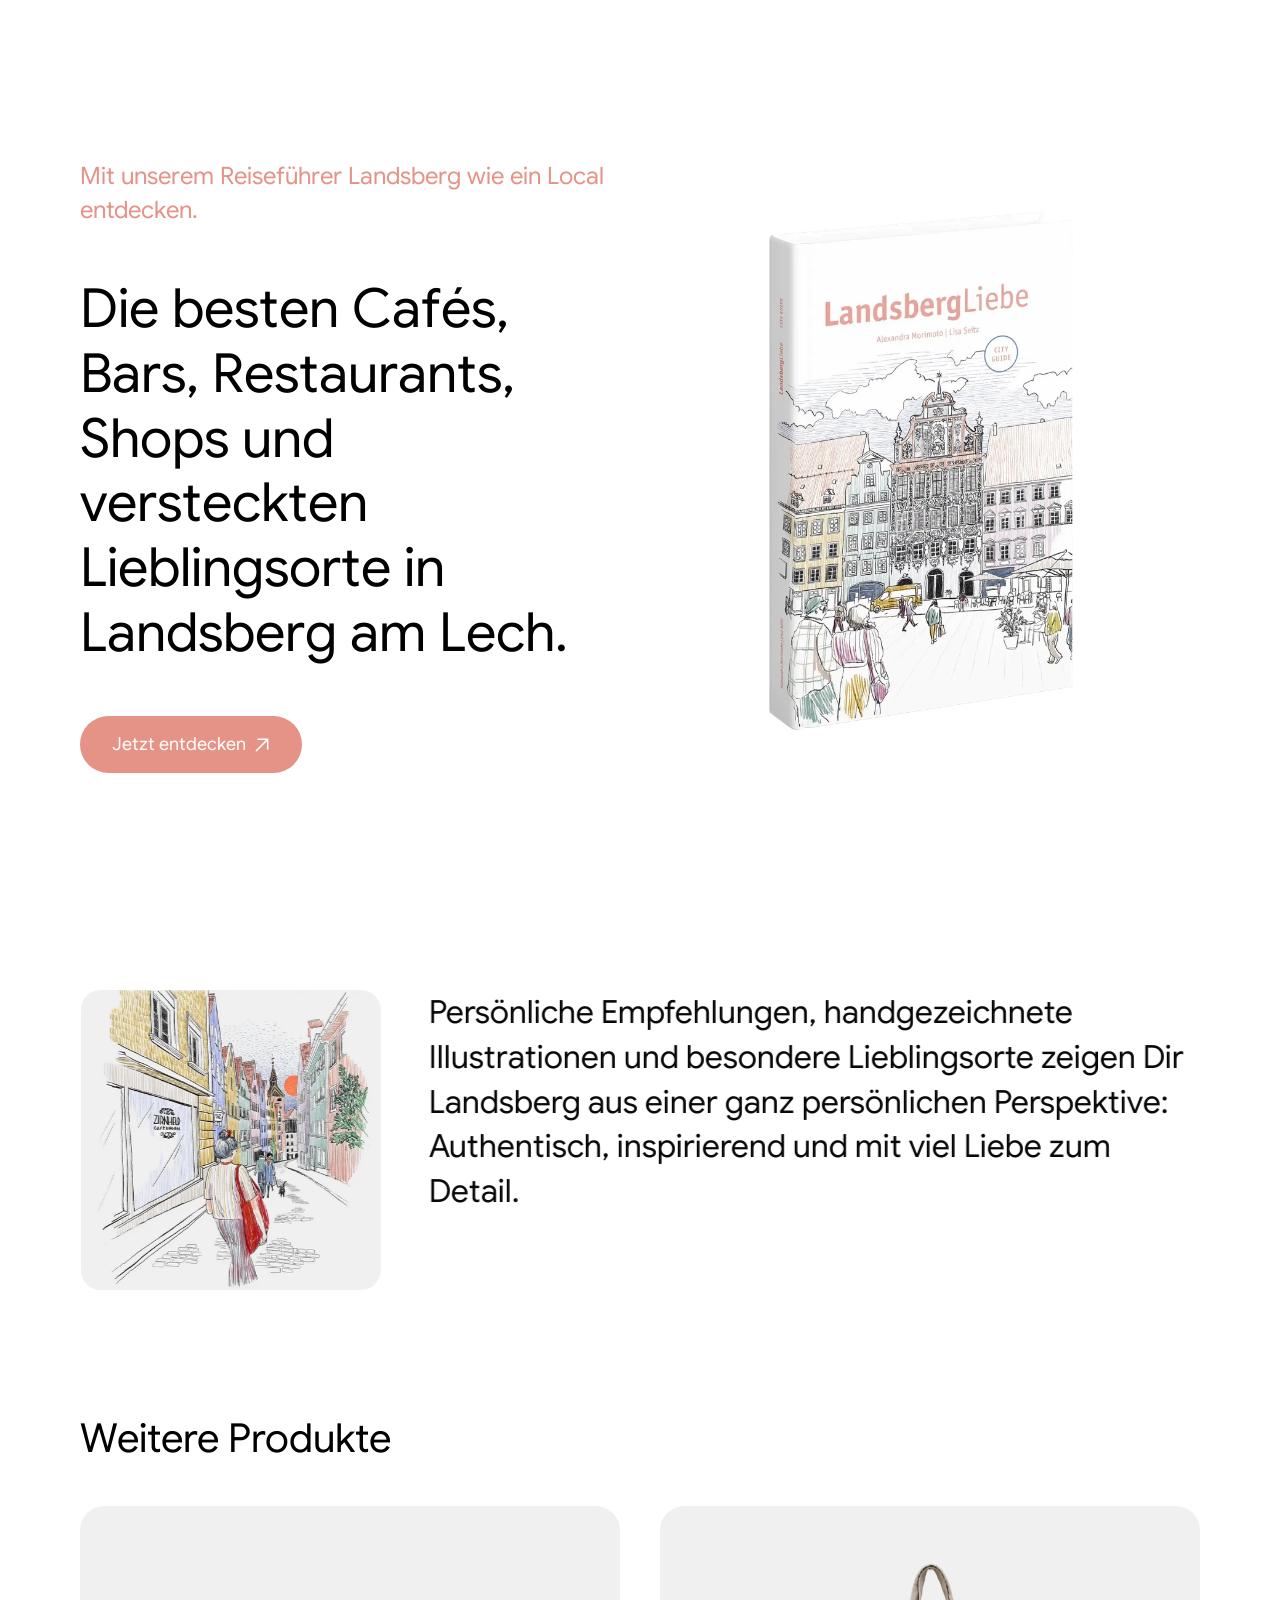
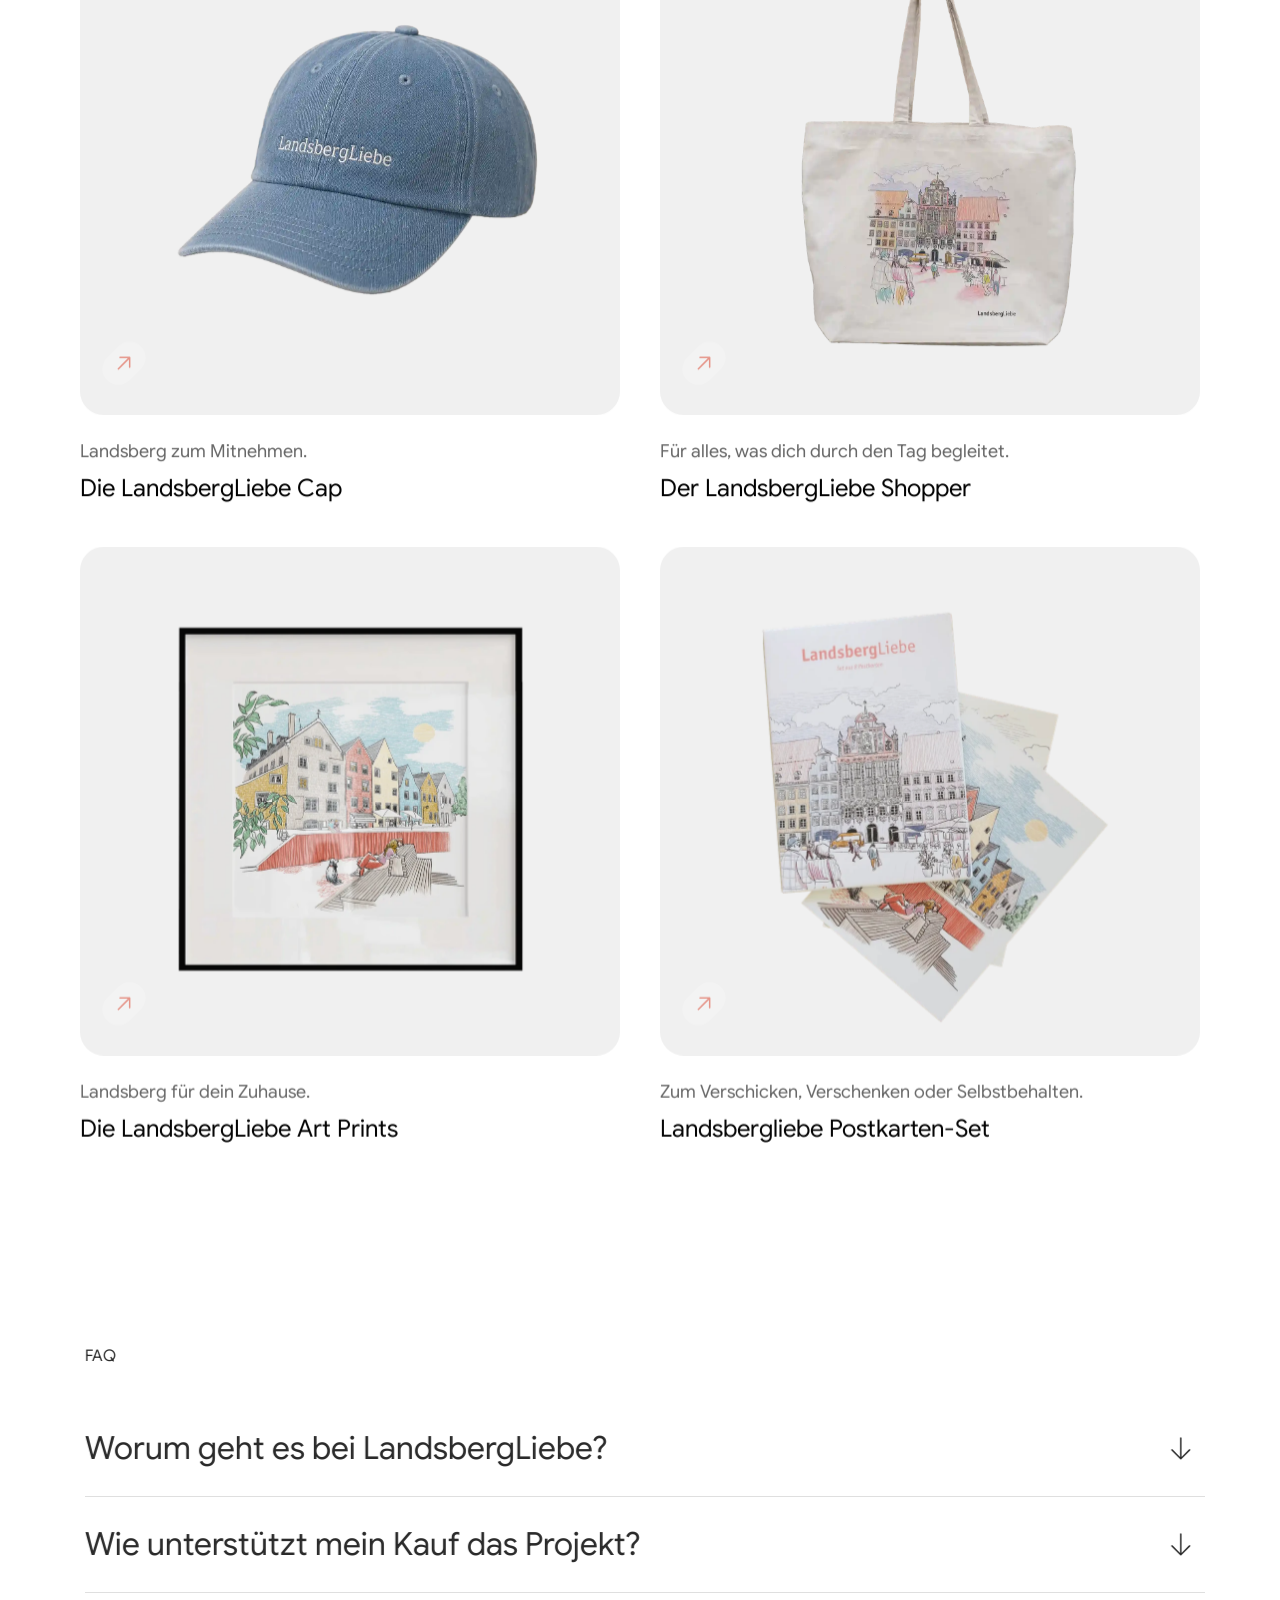
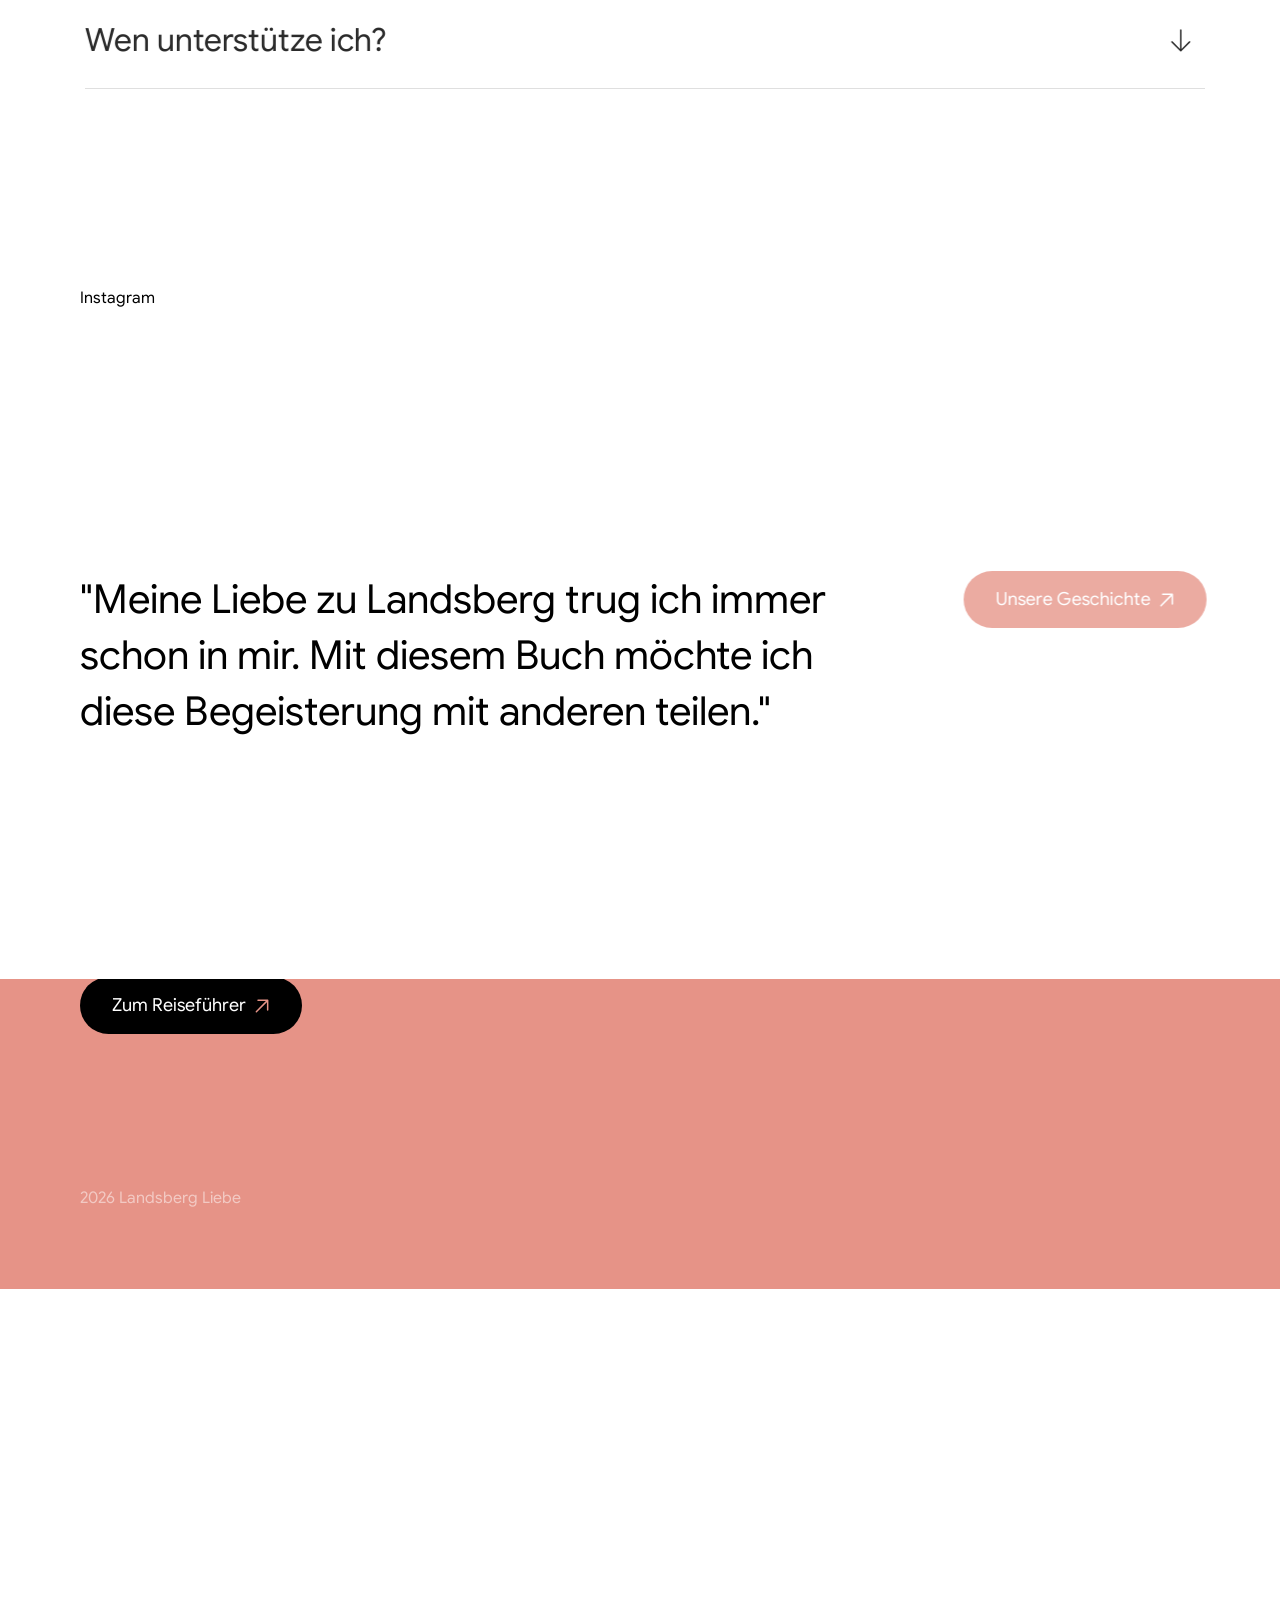
==== commit 369e3327: "Neuer Framer-Export: Sold-Out-Button fuer Produkte" ====
--- a/index.html
+++ b/index.html
@@ -1,4 +1,4 @@
-<!DOCTYPE html><!-- Made in Framer · framer.com ✨ --><!-- Published Sep 12, 2026, 11:17 AM UTC --><html lang="de"><head><style>
+<!DOCTYPE html><!-- Made in Framer · framer.com ✨ --><!-- Published Oct 6, 2026, 11:40 AM UTC --><html lang="de"><head><style>
 #__framer-badge-container,#__framer-template-badge-container,
 a[href*="framer.com/templates"],a[href*="framer.com/marketplace"]{display:none!important;pointer-events:none!important;height:0!important;overflow:hidden!important}
 </style><script>
@@ -159,9 +159,9 @@
 </script>
 	<meta charset="utf-8">
 	<meta name="viewport" content="width=device-width">
-	<meta name="generator" content="Framer e0809aa">
+	<meta name="generator" content="Framer 4635c17">
 	<title>LandsbergLiebe – Dein Reiseführer für Landsberg am Lech</title>
-    <meta name="description" content="Persönliche Empfehlungen, handgezeichnete Illustrationen und besondere Lieblingsorte zeigen Dir Landsberg aus einer ganz persönlichen Perspektive: Authentisch, inspirierend und mit viel Liebe zum Detail.">
+    <meta property="og:url" content="https://hilarious-work-663382.framer.app/"><meta name="description" content="Persönliche Empfehlungen, handgezeichnete Illustrationen und besondere Lieblingsorte zeigen Dir Landsberg aus einer ganz persönlichen Perspektive: Authentisch, inspirierend und mit viel Liebe zum Detail.">
     
     
     <meta name="framer-html-plugin" content="disable">
@@ -181,7 +181,8 @@
 	
 	
 	
-	<meta property="og:url" content="https://hilarious-work-663382.framer.app/"><!-- Start of headStart -->
+	
+	<!-- Start of headStart -->
     
     <!-- End of headStart -->
 	
@@ -191,7 +192,7 @@
   font-style: italic;
   font-weight: 400;
   font-display: swap;
-  src: url(/fonts/d8027a24_4UairENHsxJlGDuGo1OIlL3L2JB874GPhFI9_IqmuRqGpjeaLi42kO8QvnQkr74vu-A.woff2) format('woff2');
+  src: url(/fonts/ff603d19_4UairENHsxJlGDuGo1OIlL3L2JB874GPhFI9_IqmuRqGpjeaLi42kO8QvnQkr74vu-A.woff2) format('woff2');
   unicode-range: U+0308, U+0530-058F, U+2010, U+2024, U+25CC, U+FB13-FB17;
 }
 /* bengali */
@@ -200,8 +201,8 @@
   font-style: italic;
   font-weight: 400;
   font-display: swap;
-  src: url(/fonts/2cd9e753_4UairENHsxJlGDuGo1OIlL3L2JB874GPhFI9_IqmuRqGpjeaLi42kO8QvnQkrb4vu-A.woff2) format('woff2');
-  unicode-range: U+0951-0952, U+0964-0965, U+0980-09FE, U+1CD0, U+1CD2, U+1CD5-1CD6, U+1CD8, U+1CE1, U+1CEA, U+1CED, U+1CF2, U+1CF5-1CF7, U+200C-200D, U+20B9, U+25CC, U+A8F1;
+  src: url(/fonts/8d7a2fe2_4UairENHsxJlGDuGo1OIlL3L2JB874GPhFI9_IqmuRqGpjeaLi42kO8QvnQkrb4vu-A.woff2) format('woff2');
+  unicode-range: U+0951-0952, U+0964-0965, U+0980-09FE, U+1CD0, U+1CD2, U+1CD5-1CD6, U+1CD8, U+1CE1, U+1CEA, U+1CED, U+1CF2, U+1CF5-1CF7, U+200C-200D, U+20B9, U+25CC, U+A8F1, U+11DF0-11DF1;
 }
 /* canadian-aboriginal */
 @font-face {
@@ -209,7 +210,7 @@
   font-style: italic;
   font-weight: 400;
   font-display: swap;
-  src: url(/fonts/81a29178_4UairENHsxJlGDuGo1OIlL3L2JB874GPhFI9_IqmuRqGpjeaLi42kO8QvnQkkL4vu-A.woff2) format('woff2');
+  src: url(/fonts/9523def0_4UairENHsxJlGDuGo1OIlL3L2JB874GPhFI9_IqmuRqGpjeaLi42kO8QvnQkkL4vu-A.woff2) format('woff2');
   unicode-range: U+02C7, U+02D8-02D9, U+02DB, U+0307, U+1400-167F, U+18B0-18F5, U+25CC, U+11AB0-11ABF;
 }
 /* cyrillic-ext */
@@ -218,7 +219,7 @@
   font-style: italic;
   font-weight: 400;
   font-display: swap;
-  src: url(/fonts/e0d2dab7_4UairENHsxJlGDuGo1OIlL3L2JB874GPhFI9_IqmuRqGpjeaLi42kO8QvnQksr4vu-A.woff2) format('woff2');
+  src: url(/fonts/1b54ca8d_4UairENHsxJlGDuGo1OIlL3L2JB874GPhFI9_IqmuRqGpjeaLi42kO8QvnQksr4vu-A.woff2) format('woff2');
   unicode-range: U+0460-052F, U+1C80-1C8A, U+20B4, U+2DE0-2DFF, U+A640-A69F, U+FE2E-FE2F;
 }
 /* cyrillic */
@@ -227,7 +228,7 @@
   font-style: italic;
   font-weight: 400;
   font-display: swap;
-  src: url(/fonts/49f2a047_4UairENHsxJlGDuGo1OIlL3L2JB874GPhFI9_IqmuRqGpjeaLi42kO8QvnQku74vu-A.woff2) format('woff2');
+  src: url(/fonts/634874ed_4UairENHsxJlGDuGo1OIlL3L2JB874GPhFI9_IqmuRqGpjeaLi42kO8QvnQku74vu-A.woff2) format('woff2');
   unicode-range: U+0301, U+0400-045F, U+0490-0491, U+04B0-04B1, U+2116;
 }
 /* devanagari */
@@ -236,8 +237,8 @@
   font-style: italic;
   font-weight: 400;
   font-display: swap;
-  src: url(/fonts/468ec945_4UairENHsxJlGDuGo1OIlL3L2JB874GPhFI9_IqmuRqGpjeaLi42kO8QvnQkvr4vu-A.woff2) format('woff2');
-  unicode-range: U+0900-097F, U+1CD0-1CF9, U+200C-200D, U+20A8, U+20B9, U+20F0, U+25CC, U+A830-A839, U+A8E0-A8FF, U+11B00-11B09;
+  src: url(/fonts/486e0e65_4UairENHsxJlGDuGo1OIlL3L2JB874GPhFI9_IqmuRqGpjeaLi42kO8QvnQkvr4vu-A.woff2) format('woff2');
+  unicode-range: U+0900-097F, U+1CD0-1CF4, U+1CF7-1CF9, U+200C-200D, U+20A8, U+20B9, U+20F0, U+25CC, U+A830-A839, U+A8E0-A8FF, U+11B00-11B0A;
 }
 /* ethiopic */
 @font-face {
@@ -245,7 +246,7 @@
   font-style: italic;
   font-weight: 400;
   font-display: swap;
-  src: url(/fonts/208ecf0c_4UairENHsxJlGDuGo1OIlL3L2JB874GPhFI9_IqmuRqGpjeaLi42kO8QvnQkrr4vu-A.woff2) format('woff2');
+  src: url(/fonts/d85f602b_4UairENHsxJlGDuGo1OIlL3L2JB874GPhFI9_IqmuRqGpjeaLi42kO8QvnQkrr4vu-A.woff2) format('woff2');
   unicode-range: U+030E, U+1200-1399, U+2D80-2DDE, U+AB01-AB2E, U+1E7E0-1E7E6, U+1E7E8-1E7EB, U+1E7ED-1E7EE, U+1E7F0-1E7FE;
 }
 /* georgian */
@@ -254,7 +255,7 @@
   font-style: italic;
   font-weight: 400;
   font-display: swap;
-  src: url(/fonts/2b17ed28_4UairENHsxJlGDuGo1OIlL3L2JB874GPhFI9_IqmuRqGpjeaLi42kO8QvnQkoL4vu-A.woff2) format('woff2');
+  src: url(/fonts/d9640ff7_4UairENHsxJlGDuGo1OIlL3L2JB874GPhFI9_IqmuRqGpjeaLi42kO8QvnQkoL4vu-A.woff2) format('woff2');
   unicode-range: U+0589, U+10A0-10FF, U+1C90-1CBA, U+1CBD-1CBF, U+205A, U+2D00-2D2F, U+2E31;
 }
 /* greek-ext */
@@ -263,7 +264,7 @@
   font-style: italic;
   font-weight: 400;
   font-display: swap;
-  src: url(/fonts/919e1e29_4UairENHsxJlGDuGo1OIlL3L2JB874GPhFI9_IqmuRqGpjeaLi42kO8QvnQks74vu-A.woff2) format('woff2');
+  src: url(/fonts/86a4f1f7_4UairENHsxJlGDuGo1OIlL3L2JB874GPhFI9_IqmuRqGpjeaLi42kO8QvnQks74vu-A.woff2) format('woff2');
   unicode-range: U+1F00-1FFF;
 }
 /* greek */
@@ -272,7 +273,7 @@
   font-style: italic;
   font-weight: 400;
   font-display: swap;
-  src: url(/fonts/5de7ac34_4UairENHsxJlGDuGo1OIlL3L2JB874GPhFI9_IqmuRqGpjeaLi42kO8QvnQkvL4vu-A.woff2) format('woff2');
+  src: url(/fonts/f1d310de_4UairENHsxJlGDuGo1OIlL3L2JB874GPhFI9_IqmuRqGpjeaLi42kO8QvnQkvL4vu-A.woff2) format('woff2');
   unicode-range: U+0370-0377, U+037A-037F, U+0384-038A, U+038C, U+038E-03A1, U+03A3-03FF;
 }
 /* gujarati */
@@ -281,7 +282,7 @@
   font-style: italic;
   font-weight: 400;
   font-display: swap;
-  src: url(/fonts/8f9dcd00_4UairENHsxJlGDuGo1OIlL3L2JB874GPhFI9_IqmuRqGpjeaLi42kO8QvnQkpL4vu-A.woff2) format('woff2');
+  src: url(/fonts/21a4aeca_4UairENHsxJlGDuGo1OIlL3L2JB874GPhFI9_IqmuRqGpjeaLi42kO8QvnQkpL4vu-A.woff2) format('woff2');
   unicode-range: U+0951-0952, U+0964-0965, U+0A80-0AFF, U+200C-200D, U+20B9, U+25CC, U+A830-A839;
 }
 /* gurmukhi */
@@ -290,7 +291,7 @@
   font-style: italic;
   font-weight: 400;
   font-display: swap;
-  src: url(/fonts/5aa1e41d_4UairENHsxJlGDuGo1OIlL3L2JB874GPhFI9_IqmuRqGpjeaLi42kO8QvnQknL4vu-A.woff2) format('woff2');
+  src: url(/fonts/f82759a4_4UairENHsxJlGDuGo1OIlL3L2JB874GPhFI9_IqmuRqGpjeaLi42kO8QvnQknL4vu-A.woff2) format('woff2');
   unicode-range: U+0951-0952, U+0964-0965, U+0A01-0A76, U+200C-200D, U+20B9, U+25CC, U+262C, U+A830-A839;
 }
 /* hebrew */
@@ -299,7 +300,7 @@
   font-style: italic;
   font-weight: 400;
   font-display: swap;
-  src: url(/fonts/efe9a6bb_4UairENHsxJlGDuGo1OIlL3L2JB874GPhFI9_IqmuRqGpjeaLi42kO8QvnQkvb4vu-A.woff2) format('woff2');
+  src: url(/fonts/8a9d6d65_4UairENHsxJlGDuGo1OIlL3L2JB874GPhFI9_IqmuRqGpjeaLi42kO8QvnQkvb4vu-A.woff2) format('woff2');
   unicode-range: U+0307-0308, U+0590-05FF, U+200C-2010, U+20AA, U+25CC, U+FB1D-FB4F;
 }
 /* khmer */
@@ -308,7 +309,7 @@
   font-style: italic;
   font-weight: 400;
   font-display: swap;
-  src: url(/fonts/e91af159_4UairENHsxJlGDuGo1OIlL3L2JB874GPhFI9_IqmuRqGpjeaLi42kO8QvnQktL4vu-A.woff2) format('woff2');
+  src: url(/fonts/3b9cbdb6_4UairENHsxJlGDuGo1OIlL3L2JB874GPhFI9_IqmuRqGpjeaLi42kO8QvnQktL4vu-A.woff2) format('woff2');
   unicode-range: U+1780-17FF, U+19E0-19FF, U+200C-200D, U+25CC;
 }
 /* lao */
@@ -317,7 +318,7 @@
   font-style: italic;
   font-weight: 400;
   font-display: swap;
-  src: url(/fonts/9ddc0e0b_4UairENHsxJlGDuGo1OIlL3L2JB874GPhFI9_IqmuRqGpjeaLi42kO8QvnQktr4vu-A.woff2) format('woff2');
+  src: url(/fonts/b2b5a55e_4UairENHsxJlGDuGo1OIlL3L2JB874GPhFI9_IqmuRqGpjeaLi42kO8QvnQktr4vu-A.woff2) format('woff2');
   unicode-range: U+0E81-0EDF, U+200C-200D, U+25CC;
 }
 /* malayalam */
@@ -326,8 +327,8 @@
   font-style: italic;
   font-weight: 400;
   font-display: swap;
-  src: url(/fonts/f6f4dbb5_4UairENHsxJlGDuGo1OIlL3L2JB874GPhFI9_IqmuRqGpjeaLi42kO8QvnQkp74vu-A.woff2) format('woff2');
-  unicode-range: U+0307, U+0323, U+0951-0952, U+0964-0965, U+0D00-0D7F, U+1CDA, U+1CF2, U+200C-200D, U+20B9, U+25CC, U+A830-A832;
+  src: url(/fonts/2c58646b_4UairENHsxJlGDuGo1OIlL3L2JB874GPhFI9_IqmuRqGpjeaLi42kO8QvnQkp74vu-A.woff2) format('woff2');
+  unicode-range: U+0307, U+0323, U+0951-0952, U+0964-0965, U+0B83, U+0D00-0D7F, U+1CDA, U+1CF2, U+200C-200D, U+20B9, U+25CC, U+A830-A832;
 }
 /* oriya */
 @font-face {
@@ -335,7 +336,7 @@
   font-style: italic;
   font-weight: 400;
   font-display: swap;
-  src: url(/fonts/18a10db1_4UairENHsxJlGDuGo1OIlL3L2JB874GPhFI9_IqmuRqGpjeaLi42kO8QvnQkpr4vu-A.woff2) format('woff2');
+  src: url(/fonts/d476f7a5_4UairENHsxJlGDuGo1OIlL3L2JB874GPhFI9_IqmuRqGpjeaLi42kO8QvnQkpr4vu-A.woff2) format('woff2');
   unicode-range: U+0951-0952, U+0964-0965, U+0B01-0B77, U+1CDA, U+1CF2, U+200C-200D, U+20B9, U+25CC;
 }
 /* sinhala */
@@ -344,7 +345,7 @@
   font-style: italic;
   font-weight: 400;
   font-display: swap;
-  src: url(/fonts/5adf554b_4UairENHsxJlGDuGo1OIlL3L2JB874GPhFI9_IqmuRqGpjeaLi42kO8QvnQkor4vu-A.woff2) format('woff2');
+  src: url(/fonts/a516983c_4UairENHsxJlGDuGo1OIlL3L2JB874GPhFI9_IqmuRqGpjeaLi42kO8QvnQkor4vu-A.woff2) format('woff2');
   unicode-range: U+0964-0965, U+0D81-0DF4, U+1CF2, U+200C-200D, U+25CC, U+111E1-111F4;
 }
 /* symbols */
@@ -353,8 +354,8 @@
   font-style: italic;
   font-weight: 400;
   font-display: swap;
-  src: url(/fonts/a286ebfd_4UairENHsxJlGDuGo1OIlL3L2JB874GPhFI9_IqmuRqGpjeaLi42kO8QvnQk0b4vu-A.woff2) format('woff2');
-  unicode-range: U+0001-000C, U+000E-001F, U+007F-009F, U+20DD-20E0, U+20E2-20E4, U+2150-218F, U+2190, U+2192, U+2194-2199, U+21AF, U+21E6-21F0, U+21F3, U+2218-2219, U+2299, U+22C4-22C6, U+2300-243F, U+2440-244A, U+2460-24FF, U+25A0-27BF, U+2800-28FF, U+2921-2922, U+2981, U+29BF, U+29EB, U+2B00-2BFF, U+4DC0-4DFF, U+FFF9-FFFB, U+10140-1018E, U+10190-1019C, U+101A0, U+101D0-101FD, U+102E0-102FB, U+10E60-10E7E, U+1D2C0-1D2D3, U+1D2E0-1D37F, U+1F000-1F0FF, U+1F100-1F1AD, U+1F1E6-1F1FF, U+1F30D-1F30F, U+1F315, U+1F31C, U+1F31E, U+1F320-1F32C, U+1F336, U+1F378, U+1F37D, U+1F382, U+1F393-1F39F, U+1F3A7-1F3A8, U+1F3AC-1F3AF, U+1F3C2, U+1F3C4-1F3C6, U+1F3CA-1F3CE, U+1F3D4-1F3E0, U+1F3ED, U+1F3F1-1F3F3, U+1F3F5-1F3F7, U+1F408, U+1F415, U+1F41F, U+1F426, U+1F43F, U+1F441-1F442, U+1F444, U+1F446-1F449, U+1F44C-1F44E, U+1F453, U+1F46A, U+1F47D, U+1F4A3, U+1F4B0, U+1F4B3, U+1F4B9, U+1F4BB, U+1F4BF, U+1F4C8-1F4CB, U+1F4D6, U+1F4DA, U+1F4DF, U+1F4E3-1F4E6, U+1F4EA-1F4ED, U+1F4F7, U+1F4F9-1F4FB, U+1F4FD-1F4FE, U+1F503, U+1F507-1F50B, U+1F50D, U+1F512-1F513, U+1F53E-1F54A, U+1F54F-1F5FA, U+1F610, U+1F650-1F67F, U+1F687, U+1F68D, U+1F691, U+1F694, U+1F698, U+1F6AD, U+1F6B2, U+1F6B9-1F6BA, U+1F6BC, U+1F6C6-1F6CF, U+1F6D3-1F6D7, U+1F6E0-1F6EA, U+1F6F0-1F6F3, U+1F6F7-1F6FC, U+1F700-1F7FF, U+1F800-1F80B, U+1F810-1F847, U+1F850-1F859, U+1F860-1F887, U+1F890-1F8AD, U+1F8B0-1F8BB, U+1F8C0-1F8C1, U+1F900-1F90B, U+1F93B, U+1F946, U+1F984, U+1F996, U+1F9E9, U+1FA00-1FA6F, U+1FA70-1FA7C, U+1FA80-1FA89, U+1FA8F-1FAC6, U+1FACE-1FADC, U+1FADF-1FAE9, U+1FAF0-1FAF8, U+1FB00-1FBFF;
+  src: url(/fonts/1f51441c_4UairENHsxJlGDuGo1OIlL3L2JB874GPhFI9_IqmuRqGpjeaLi42kO8QvnQk0b4vu-A.woff2) format('woff2');
+  unicode-range: U+0001-000C, U+000E-001F, U+007F-009F, U+20DD-20E0, U+20E2-20E4, U+2150-218F, U+2190, U+2192, U+2194-2199, U+21AF, U+21E6-21F0, U+21F3, U+2218-2219, U+2299, U+22C4-22C6, U+2300-243F, U+2440-244A, U+2460-24FF, U+25A0-27BF, U+2800-28FF, U+2921-2922, U+2981, U+29BF, U+29EB, U+2B00-2BFF, U+4DC0-4DFF, U+FFF9-FFFB, U+10140-1018E, U+10190-1019C, U+101A0, U+101D0-101FD, U+102E0-102FB, U+10E60-10E7E, U+1D2C0-1D2D3, U+1D2E0-1D37F, U+1F000-1F0FF, U+1F100-1F1AE, U+1F1E6-1F1FF, U+1F30D-1F30F, U+1F315, U+1F31C, U+1F31E, U+1F320-1F32C, U+1F336, U+1F378, U+1F37D, U+1F382, U+1F393-1F39F, U+1F3A7-1F3A8, U+1F3AC-1F3AF, U+1F3C2, U+1F3C4-1F3C6, U+1F3CA-1F3CE, U+1F3D4-1F3E0, U+1F3ED, U+1F3F1-1F3F3, U+1F3F5-1F3F7, U+1F408, U+1F415, U+1F41F, U+1F426, U+1F43F, U+1F441-1F442, U+1F444, U+1F446-1F449, U+1F44C-1F44E, U+1F453, U+1F46A, U+1F47D, U+1F4A3, U+1F4B0, U+1F4B3, U+1F4B9, U+1F4BB, U+1F4BF, U+1F4C8-1F4CB, U+1F4D6, U+1F4DA, U+1F4DF, U+1F4E3-1F4E6, U+1F4EA-1F4ED, U+1F4F7, U+1F4F9-1F4FB, U+1F4FD-1F4FE, U+1F503, U+1F507-1F50B, U+1F50D, U+1F512-1F513, U+1F53E-1F54A, U+1F54F-1F5FA, U+1F610, U+1F650-1F67F, U+1F687, U+1F68D, U+1F691, U+1F694, U+1F698, U+1F6AD, U+1F6B2, U+1F6B9-1F6BA, U+1F6BC, U+1F6C6-1F6CF, U+1F6D3-1F6D7, U+1F6E0-1F6EA, U+1F6F0-1F6F3, U+1F6F7-1F6FC, U+1F700-1F80B, U+1F810-1F847, U+1F850-1F859, U+1F860-1F887, U+1F890-1F8AD, U+1F8B0-1F8BB, U+1F8C0-1F8C1, U+1F8D0-1F8D8, U+1F900-1F90B, U+1F93B, U+1F946, U+1F984, U+1F996, U+1F9E9, U+1FA00-1FA6F, U+1FA70-1FA7C, U+1FA80-1FAC6, U+1FAC8, U+1FACC-1FADD, U+1FADF-1FAEB, U+1FAEF-1FAFA, U+1FB00-1FBFF;
 }
 /* tamil */
 @font-face {
@@ -362,7 +363,7 @@
   font-style: italic;
   font-weight: 400;
   font-display: swap;
-  src: url(/fonts/84bfe6c1_4UairENHsxJlGDuGo1OIlL3L2JB874GPhFI9_IqmuRqGpjeaLi42kO8QvnQkqb4vu-A.woff2) format('woff2');
+  src: url(/fonts/5cf00474_4UairENHsxJlGDuGo1OIlL3L2JB874GPhFI9_IqmuRqGpjeaLi42kO8QvnQkqb4vu-A.woff2) format('woff2');
   unicode-range: U+0964-0965, U+0B82-0BFA, U+200C-200D, U+20B9, U+25CC;
 }
 /* telugu */
@@ -371,8 +372,8 @@
   font-style: italic;
   font-weight: 400;
   font-display: swap;
-  src: url(/fonts/953f76fe_4UairENHsxJlGDuGo1OIlL3L2JB874GPhFI9_IqmuRqGpjeaLi42kO8QvnQko74vu-A.woff2) format('woff2');
-  unicode-range: U+0951-0952, U+0964-0965, U+0C00-0C7F, U+1CDA, U+1CF2, U+200C-200D, U+25CC;
+  src: url(/fonts/d98bb0da_4UairENHsxJlGDuGo1OIlL3L2JB874GPhFI9_IqmuRqGpjeaLi42kO8QvnQko74vu-A.woff2) format('woff2');
+  unicode-range: U+0951-0952, U+0964-0965, U+0B83, U+0C00-0C7F, U+1CD5-1CD6, U+1CD8, U+1CDA, U+1CF2, U+200C-200D, U+25CC;
 }
 /* thai */
 @font-face {
@@ -380,7 +381,7 @@
   font-style: italic;
   font-weight: 400;
   font-display: swap;
-  src: url(/fonts/54a59ee2_4UairENHsxJlGDuGo1OIlL3L2JB874GPhFI9_IqmuRqGpjeaLi42kO8QvnQkq74vu-A.woff2) format('woff2');
+  src: url(/fonts/27810297_4UairENHsxJlGDuGo1OIlL3L2JB874GPhFI9_IqmuRqGpjeaLi42kO8QvnQkq74vu-A.woff2) format('woff2');
   unicode-range: U+02D7, U+0303, U+0331, U+0E01-0E5B, U+200C-200D, U+25CC;
 }
 /* vietnamese */
@@ -389,7 +390,7 @@
   font-style: italic;
   font-weight: 400;
   font-display: swap;
-  src: url(/fonts/433c719b_4UairENHsxJlGDuGo1OIlL3L2JB874GPhFI9_IqmuRqGpjeaLi42kO8QvnQksL4vu-A.woff2) format('woff2');
+  src: url(/fonts/ac41d69e_4UairENHsxJlGDuGo1OIlL3L2JB874GPhFI9_IqmuRqGpjeaLi42kO8QvnQksL4vu-A.woff2) format('woff2');
   unicode-range: U+0102-0103, U+0110-0111, U+0128-0129, U+0168-0169, U+01A0-01A1, U+01AF-01B0, U+0300-0301, U+0303-0304, U+0308-0309, U+0323, U+0329, U+1EA0-1EF9, U+20AB;
 }
 /* latin-ext */
@@ -398,8 +399,8 @@
   font-style: italic;
   font-weight: 400;
   font-display: swap;
-  src: url(/fonts/c05c4ebc_4UairENHsxJlGDuGo1OIlL3L2JB874GPhFI9_IqmuRqGpjeaLi42kO8QvnQksb4vu-A.woff2) format('woff2');
-  unicode-range: U+0100-02BA, U+02BD-02C5, U+02C7-02CC, U+02CE-02D7, U+02DD-02FF, U+0304, U+0308, U+0329, U+1D00-1DBF, U+1E00-1E9F, U+1EF2-1EFF, U+2020, U+20A0-20AB, U+20AD-20C0, U+2113, U+2C60-2C7F, U+A720-A7FF;
+  src: url(/fonts/194c0d49_4UairENHsxJlGDuGo1OIlL3L2JB874GPhFI9_IqmuRqGpjeaLi42kO8QvnQksb4vu-A.woff2) format('woff2');
+  unicode-range: U+0100-02BA, U+02BD-02C5, U+02C7-02CC, U+02CE-02D7, U+02DD-02FF, U+0304, U+0308, U+0329, U+1D00-1DBF, U+1E00-1E9F, U+1EF2-1EFF, U+2020, U+20A0-20AB, U+20AD-20C4, U+2113, U+2C60-2C7F, U+A720-A7FF;
 }
 /* latin */
 @font-face {
@@ -407,7 +408,7 @@
   font-style: italic;
   font-weight: 400;
   font-display: swap;
-  src: url(/fonts/fd2fbd7a_4UairENHsxJlGDuGo1OIlL3L2JB874GPhFI9_IqmuRqGpjeaLi42kO8QvnQkv74v.woff2) format('woff2');
+  src: url(/fonts/567b3396_4UairENHsxJlGDuGo1OIlL3L2JB874GPhFI9_IqmuRqGpjeaLi42kO8QvnQkv74v.woff2) format('woff2');
   unicode-range: U+0000-00FF, U+0131, U+0152-0153, U+02BB-02BC, U+02C6, U+02DA, U+02DC, U+0304, U+0308, U+0329, U+2000-206F, U+20AC, U+2122, U+2191, U+2193, U+2212, U+2215, U+FEFF, U+FFFD;
 }
 /* armenian */
@@ -416,7 +417,7 @@
   font-style: italic;
   font-weight: 700;
   font-display: swap;
-  src: url(/fonts/d8027a24_4UairENHsxJlGDuGo1OIlL3L2JB874GPhFI9_IqmuRqGpjeaLi42kO8QvnQkr74vu-A.woff2) format('woff2');
+  src: url(/fonts/ff603d19_4UairENHsxJlGDuGo1OIlL3L2JB874GPhFI9_IqmuRqGpjeaLi42kO8QvnQkr74vu-A.woff2) format('woff2');
   unicode-range: U+0308, U+0530-058F, U+2010, U+2024, U+25CC, U+FB13-FB17;
 }
 /* bengali */
@@ -425,8 +426,8 @@
   font-style: italic;
   font-weight: 700;
   font-display: swap;
-  src: url(/fonts/2cd9e753_4UairENHsxJlGDuGo1OIlL3L2JB874GPhFI9_IqmuRqGpjeaLi42kO8QvnQkrb4vu-A.woff2) format('woff2');
-  unicode-range: U+0951-0952, U+0964-0965, U+0980-09FE, U+1CD0, U+1CD2, U+1CD5-1CD6, U+1CD8, U+1CE1, U+1CEA, U+1CED, U+1CF2, U+1CF5-1CF7, U+200C-200D, U+20B9, U+25CC, U+A8F1;
+  src: url(/fonts/8d7a2fe2_4UairENHsxJlGDuGo1OIlL3L2JB874GPhFI9_IqmuRqGpjeaLi42kO8QvnQkrb4vu-A.woff2) format('woff2');
+  unicode-range: U+0951-0952, U+0964-0965, U+0980-09FE, U+1CD0, U+1CD2, U+1CD5-1CD6, U+1CD8, U+1CE1, U+1CEA, U+1CED, U+1CF2, U+1CF5-1CF7, U+200C-200D, U+20B9, U+25CC, U+A8F1, U+11DF0-11DF1;
 }
 /* canadian-aboriginal */
 @font-face {
@@ -434,7 +435,7 @@
   font-style: italic;
   font-weight: 700;
   font-display: swap;
-  src: url(/fonts/81a29178_4UairENHsxJlGDuGo1OIlL3L2JB874GPhFI9_IqmuRqGpjeaLi42kO8QvnQkkL4vu-A.woff2) format('woff2');
+  src: url(/fonts/9523def0_4UairENHsxJlGDuGo1OIlL3L2JB874GPhFI9_IqmuRqGpjeaLi42kO8QvnQkkL4vu-A.woff2) format('woff2');
   unicode-range: U+02C7, U+02D8-02D9, U+02DB, U+0307, U+1400-167F, U+18B0-18F5, U+25CC, U+11AB0-11ABF;
 }
 /* cyrillic-ext */
@@ -443,7 +444,7 @@
   font-style: italic;
   font-weight: 700;
   font-display: swap;
-  src: url(/fonts/e0d2dab7_4UairENHsxJlGDuGo1OIlL3L2JB874GPhFI9_IqmuRqGpjeaLi42kO8QvnQksr4vu-A.woff2) format('woff2');
+  src: url(/fonts/1b54ca8d_4UairENHsxJlGDuGo1OIlL3L2JB874GPhFI9_IqmuRqGpjeaLi42kO8QvnQksr4vu-A.woff2) format('woff2');
   unicode-range: U+0460-052F, U+1C80-1C8A, U+20B4, U+2DE0-2DFF, U+A640-A69F, U+FE2E-FE2F;
 }
 /* cyrillic */
@@ -452,7 +453,7 @@
   font-style: italic;
   font-weight: 700;
   font-display: swap;
-  src: url(/fonts/49f2a047_4UairENHsxJlGDuGo1OIlL3L2JB874GPhFI9_IqmuRqGpjeaLi42kO8QvnQku74vu-A.woff2) format('woff2');
+  src: url(/fonts/634874ed_4UairENHsxJlGDuGo1OIlL3L2JB874GPhFI9_IqmuRqGpjeaLi42kO8QvnQku74vu-A.woff2) format('woff2');
   unicode-range: U+0301, U+0400-045F, U+0490-0491, U+04B0-04B1, U+2116;
 }
 /* devanagari */
@@ -461,8 +462,8 @@
   font-style: italic;
   font-weight: 700;
   font-display: swap;
-  src: url(/fonts/468ec945_4UairENHsxJlGDuGo1OIlL3L2JB874GPhFI9_IqmuRqGpjeaLi42kO8QvnQkvr4vu-A.woff2) format('woff2');
-  unicode-range: U+0900-097F, U+1CD0-1CF9, U+200C-200D, U+20A8, U+20B9, U+20F0, U+25CC, U+A830-A839, U+A8E0-A8FF, U+11B00-11B09;
+  src: url(/fonts/486e0e65_4UairENHsxJlGDuGo1OIlL3L2JB874GPhFI9_IqmuRqGpjeaLi42kO8QvnQkvr4vu-A.woff2) format('woff2');
+  unicode-range: U+0900-097F, U+1CD0-1CF4, U+1CF7-1CF9, U+200C-200D, U+20A8, U+20B9, U+20F0, U+25CC, U+A830-A839, U+A8E0-A8FF, U+11B00-11B0A;
 }
 /* ethiopic */
 @font-face {
@@ -470,7 +471,7 @@
   font-style: italic;
   font-weight: 700;
   font-display: swap;
-  src: url(/fonts/208ecf0c_4UairENHsxJlGDuGo1OIlL3L2JB874GPhFI9_IqmuRqGpjeaLi42kO8QvnQkrr4vu-A.woff2) format('woff2');
+  src: url(/fonts/d85f602b_4UairENHsxJlGDuGo1OIlL3L2JB874GPhFI9_IqmuRqGpjeaLi42kO8QvnQkrr4vu-A.woff2) format('woff2');
   unicode-range: U+030E, U+1200-1399, U+2D80-2DDE, U+AB01-AB2E, U+1E7E0-1E7E6, U+1E7E8-1E7EB, U+1E7ED-1E7EE, U+1E7F0-1E7FE;
 }
 /* georgian */
@@ -479,7 +480,7 @@
   font-style: italic;
   font-weight: 700;
   font-display: swap;
-  src: url(/fonts/2b17ed28_4UairENHsxJlGDuGo1OIlL3L2JB874GPhFI9_IqmuRqGpjeaLi42kO8QvnQkoL4vu-A.woff2) format('woff2');
+  src: url(/fonts/d9640ff7_4UairENHsxJlGDuGo1OIlL3L2JB874GPhFI9_IqmuRqGpjeaLi42kO8QvnQkoL4vu-A.woff2) format('woff2');
   unicode-range: U+0589, U+10A0-10FF, U+1C90-1CBA, U+1CBD-1CBF, U+205A, U+2D00-2D2F, U+2E31;
 }
 /* greek-ext */
@@ -488,7 +489,7 @@
   font-style: italic;
   font-weight: 700;
   font-display: swap;
-  src: url(/fonts/919e1e29_4UairENHsxJlGDuGo1OIlL3L2JB874GPhFI9_IqmuRqGpjeaLi42kO8QvnQks74vu-A.woff2) format('woff2');
+  src: url(/fonts/86a4f1f7_4UairENHsxJlGDuGo1OIlL3L2JB874GPhFI9_IqmuRqGpjeaLi42kO8QvnQks74vu-A.woff2) format('woff2');
   unicode-range: U+1F00-1FFF;
 }
 /* greek */
@@ -497,7 +498,7 @@
   font-style: italic;
   font-weight: 700;
   font-display: swap;
-  src: url(/fonts/5de7ac34_4UairENHsxJlGDuGo1OIlL3L2JB874GPhFI9_IqmuRqGpjeaLi42kO8QvnQkvL4vu-A.woff2) format('woff2');
+  src: url(/fonts/f1d310de_4UairENHsxJlGDuGo1OIlL3L2JB874GPhFI9_IqmuRqGpjeaLi42kO8QvnQkvL4vu-A.woff2) format('woff2');
   unicode-range: U+0370-0377, U+037A-037F, U+0384-038A, U+038C, U+038E-03A1, U+03A3-03FF;
 }
 /* gujarati */
@@ -506,7 +507,7 @@
   font-style: italic;
   font-weight: 700;
   font-display: swap;
-  src: url(/fonts/8f9dcd00_4UairENHsxJlGDuGo1OIlL3L2JB874GPhFI9_IqmuRqGpjeaLi42kO8QvnQkpL4vu-A.woff2) format('woff2');
+  src: url(/fonts/21a4aeca_4UairENHsxJlGDuGo1OIlL3L2JB874GPhFI9_IqmuRqGpjeaLi42kO8QvnQkpL4vu-A.woff2) format('woff2');
   unicode-range: U+0951-0952, U+0964-0965, U+0A80-0AFF, U+200C-200D, U+20B9, U+25CC, U+A830-A839;
 }
 /* gurmukhi */
@@ -515,7 +516,7 @@
   font-style: italic;
   font-weight: 700;
   font-display: swap;
-  src: url(/fonts/5aa1e41d_4UairENHsxJlGDuGo1OIlL3L2JB874GPhFI9_IqmuRqGpjeaLi42kO8QvnQknL4vu-A.woff2) format('woff2');
+  src: url(/fonts/f82759a4_4UairENHsxJlGDuGo1OIlL3L2JB874GPhFI9_IqmuRqGpjeaLi42kO8QvnQknL4vu-A.woff2) format('woff2');
   unicode-range: U+0951-0952, U+0964-0965, U+0A01-0A76, U+200C-200D, U+20B9, U+25CC, U+262C, U+A830-A839;
 }
 /* hebrew */
@@ -524,7 +525,7 @@
   font-style: italic;
   font-weight: 700;
   font-display: swap;
-  src: url(/fonts/efe9a6bb_4UairENHsxJlGDuGo1OIlL3L2JB874GPhFI9_IqmuRqGpjeaLi42kO8QvnQkvb4vu-A.woff2) format('woff2');
+  src: url(/fonts/8a9d6d65_4UairENHsxJlGDuGo1OIlL3L2JB874GPhFI9_IqmuRqGpjeaLi42kO8QvnQkvb4vu-A.woff2) format('woff2');
   unicode-range: U+0307-0308, U+0590-05FF, U+200C-2010, U+20AA, U+25CC, U+FB1D-FB4F;
 }
 /* khmer */
@@ -533,7 +534,7 @@
   font-style: italic;
   font-weight: 700;
   font-display: swap;
-  src: url(/fonts/e91af159_4UairENHsxJlGDuGo1OIlL3L2JB874GPhFI9_IqmuRqGpjeaLi42kO8QvnQktL4vu-A.woff2) format('woff2');
+  src: url(/fonts/3b9cbdb6_4UairENHsxJlGDuGo1OIlL3L2JB874GPhFI9_IqmuRqGpjeaLi42kO8QvnQktL4vu-A.woff2) format('woff2');
   unicode-range: U+1780-17FF, U+19E0-19FF, U+200C-200D, U+25CC;
 }
 /* lao */
@@ -542,7 +543,7 @@
   font-style: italic;
   font-weight: 700;
   font-display: swap;
-  src: url(/fonts/9ddc0e0b_4UairENHsxJlGDuGo1OIlL3L2JB874GPhFI9_IqmuRqGpjeaLi42kO8QvnQktr4vu-A.woff2) format('woff2');
+  src: url(/fonts/b2b5a55e_4UairENHsxJlGDuGo1OIlL3L2JB874GPhFI9_IqmuRqGpjeaLi42kO8QvnQktr4vu-A.woff2) format('woff2');
   unicode-range: U+0E81-0EDF, U+200C-200D, U+25CC;
 }
 /* malayalam */
@@ -551,8 +552,8 @@
   font-style: italic;
   font-weight: 700;
   font-display: swap;
-  src: url(/fonts/f6f4dbb5_4UairENHsxJlGDuGo1OIlL3L2JB874GPhFI9_IqmuRqGpjeaLi42kO8QvnQkp74vu-A.woff2) format('woff2');
-  unicode-range: U+0307, U+0323, U+0951-0952, U+0964-0965, U+0D00-0D7F, U+1CDA, U+1CF2, U+200C-200D, U+20B9, U+25CC, U+A830-A832;
+  src: url(/fonts/2c58646b_4UairENHsxJlGDuGo1OIlL3L2JB874GPhFI9_IqmuRqGpjeaLi42kO8QvnQkp74vu-A.woff2) format('woff2');
+  unicode-range: U+0307, U+0323, U+0951-0952, U+0964-0965, U+0B83, U+0D00-0D7F, U+1CDA, U+1CF2, U+200C-200D, U+20B9, U+25CC, U+A830-A832;
 }
 /* oriya */
 @font-face {
@@ -560,7 +561,7 @@
   font-style: italic;
   font-weight: 700;
   font-display: swap;
-  src: url(/fonts/18a10db1_4UairENHsxJlGDuGo1OIlL3L2JB874GPhFI9_IqmuRqGpjeaLi42kO8QvnQkpr4vu-A.woff2) format('woff2');
+  src: url(/fonts/d476f7a5_4UairENHsxJlGDuGo1OIlL3L2JB874GPhFI9_IqmuRqGpjeaLi42kO8QvnQkpr4vu-A.woff2) format('woff2');
   unicode-range: U+0951-0952, U+0964-0965, U+0B01-0B77, U+1CDA, U+1CF2, U+200C-200D, U+20B9, U+25CC;
 }
 /* sinhala */
@@ -569,7 +570,7 @@
   font-style: italic;
   font-weight: 700;
   font-display: swap;
-  src: url(/fonts/5adf554b_4UairENHsxJlGDuGo1OIlL3L2JB874GPhFI9_IqmuRqGpjeaLi42kO8QvnQkor4vu-A.woff2) format('woff2');
+  src: url(/fonts/a516983c_4UairENHsxJlGDuGo1OIlL3L2JB874GPhFI9_IqmuRqGpjeaLi42kO8QvnQkor4vu-A.woff2) format('woff2');
   unicode-range: U+0964-0965, U+0D81-0DF4, U+1CF2, U+200C-200D, U+25CC, U+111E1-111F4;
 }
 /* symbols */
@@ -578,8 +579,8 @@
   font-style: italic;
   font-weight: 700;
   font-display: swap;
-  src: url(/fonts/a286ebfd_4UairENHsxJlGDuGo1OIlL3L2JB874GPhFI9_IqmuRqGpjeaLi42kO8QvnQk0b4vu-A.woff2) format('woff2');
-  unicode-range: U+0001-000C, U+000E-001F, U+007F-009F, U+20DD-20E0, U+20E2-20E4, U+2150-218F, U+2190, U+2192, U+2194-2199, U+21AF, U+21E6-21F0, U+21F3, U+2218-2219, U+2299, U+22C4-22C6, U+2300-243F, U+2440-244A, U+2460-24FF, U+25A0-27BF, U+2800-28FF, U+2921-2922, U+2981, U+29BF, U+29EB, U+2B00-2BFF, U+4DC0-4DFF, U+FFF9-FFFB, U+10140-1018E, U+10190-1019C, U+101A0, U+101D0-101FD, U+102E0-102FB, U+10E60-10E7E, U+1D2C0-1D2D3, U+1D2E0-1D37F, U+1F000-1F0FF, U+1F100-1F1AD, U+1F1E6-1F1FF, U+1F30D-1F30F, U+1F315, U+1F31C, U+1F31E, U+1F320-1F32C, U+1F336, U+1F378, U+1F37D, U+1F382, U+1F393-1F39F, U+1F3A7-1F3A8, U+1F3AC-1F3AF, U+1F3C2, U+1F3C4-1F3C6, U+1F3CA-1F3CE, U+1F3D4-1F3E0, U+1F3ED, U+1F3F1-1F3F3, U+1F3F5-1F3F7, U+1F408, U+1F415, U+1F41F, U+1F426, U+1F43F, U+1F441-1F442, U+1F444, U+1F446-1F449, U+1F44C-1F44E, U+1F453, U+1F46A, U+1F47D, U+1F4A3, U+1F4B0, U+1F4B3, U+1F4B9, U+1F4BB, U+1F4BF, U+1F4C8-1F4CB, U+1F4D6, U+1F4DA, U+1F4DF, U+1F4E3-1F4E6, U+1F4EA-1F4ED, U+1F4F7, U+1F4F9-1F4FB, U+1F4FD-1F4FE, U+1F503, U+1F507-1F50B, U+1F50D, U+1F512-1F513, U+1F53E-1F54A, U+1F54F-1F5FA, U+1F610, U+1F650-1F67F, U+1F687, U+1F68D, U+1F691, U+1F694, U+1F698, U+1F6AD, U+1F6B2, U+1F6B9-1F6BA, U+1F6BC, U+1F6C6-1F6CF, U+1F6D3-1F6D7, U+1F6E0-1F6EA, U+1F6F0-1F6F3, U+1F6F7-1F6FC, U+1F700-1F7FF, U+1F800-1F80B, U+1F810-1F847, U+1F850-1F859, U+1F860-1F887, U+1F890-1F8AD, U+1F8B0-1F8BB, U+1F8C0-1F8C1, U+1F900-1F90B, U+1F93B, U+1F946, U+1F984, U+1F996, U+1F9E9, U+1FA00-1FA6F, U+1FA70-1FA7C, U+1FA80-1FA89, U+1FA8F-1FAC6, U+1FACE-1FADC, U+1FADF-1FAE9, U+1FAF0-1FAF8, U+1FB00-1FBFF;
+  src: url(/fonts/1f51441c_4UairENHsxJlGDuGo1OIlL3L2JB874GPhFI9_IqmuRqGpjeaLi42kO8QvnQk0b4vu-A.woff2) format('woff2');
+  unicode-range: U+0001-000C, U+000E-001F, U+007F-009F, U+20DD-20E0, U+20E2-20E4, U+2150-218F, U+2190, U+2192, U+2194-2199, U+21AF, U+21E6-21F0, U+21F3, U+2218-2219, U+2299, U+22C4-22C6, U+2300-243F, U+2440-244A, U+2460-24FF, U+25A0-27BF, U+2800-28FF, U+2921-2922, U+2981, U+29BF, U+29EB, U+2B00-2BFF, U+4DC0-4DFF, U+FFF9-FFFB, U+10140-1018E, U+10190-1019C, U+101A0, U+101D0-101FD, U+102E0-102FB, U+10E60-10E7E, U+1D2C0-1D2D3, U+1D2E0-1D37F, U+1F000-1F0FF, U+1F100-1F1AE, U+1F1E6-1F1FF, U+1F30D-1F30F, U+1F315, U+1F31C, U+1F31E, U+1F320-1F32C, U+1F336, U+1F378, U+1F37D, U+1F382, U+1F393-1F39F, U+1F3A7-1F3A8, U+1F3AC-1F3AF, U+1F3C2, U+1F3C4-1F3C6, U+1F3CA-1F3CE, U+1F3D4-1F3E0, U+1F3ED, U+1F3F1-1F3F3, U+1F3F5-1F3F7, U+1F408, U+1F415, U+1F41F, U+1F426, U+1F43F, U+1F441-1F442, U+1F444, U+1F446-1F449, U+1F44C-1F44E, U+1F453, U+1F46A, U+1F47D, U+1F4A3, U+1F4B0, U+1F4B3, U+1F4B9, U+1F4BB, U+1F4BF, U+1F4C8-1F4CB, U+1F4D6, U+1F4DA, U+1F4DF, U+1F4E3-1F4E6, U+1F4EA-1F4ED, U+1F4F7, U+1F4F9-1F4FB, U+1F4FD-1F4FE, U+1F503, U+1F507-1F50B, U+1F50D, U+1F512-1F513, U+1F53E-1F54A, U+1F54F-1F5FA, U+1F610, U+1F650-1F67F, U+1F687, U+1F68D, U+1F691, U+1F694, U+1F698, U+1F6AD, U+1F6B2, U+1F6B9-1F6BA, U+1F6BC, U+1F6C6-1F6CF, U+1F6D3-1F6D7, U+1F6E0-1F6EA, U+1F6F0-1F6F3, U+1F6F7-1F6FC, U+1F700-1F80B, U+1F810-1F847, U+1F850-1F859, U+1F860-1F887, U+1F890-1F8AD, U+1F8B0-1F8BB, U+1F8C0-1F8C1, U+1F8D0-1F8D8, U+1F900-1F90B, U+1F93B, U+1F946, U+1F984, U+1F996, U+1F9E9, U+1FA00-1FA6F, U+1FA70-1FA7C, U+1FA80-1FAC6, U+1FAC8, U+1FACC-1FADD, U+1FADF-1FAEB, U+1FAEF-1FAFA, U+1FB00-1FBFF;
 }
 /* tamil */
 @font-face {
@@ -587,7 +588,7 @@
   font-style: italic;
   font-weight: 700;
   font-display: swap;
-  src: url(/fonts/84bfe6c1_4UairENHsxJlGDuGo1OIlL3L2JB874GPhFI9_IqmuRqGpjeaLi42kO8QvnQkqb4vu-A.woff2) format('woff2');
+  src: url(/fonts/5cf00474_4UairENHsxJlGDuGo1OIlL3L2JB874GPhFI9_IqmuRqGpjeaLi42kO8QvnQkqb4vu-A.woff2) format('woff2');
   unicode-range: U+0964-0965, U+0B82-0BFA, U+200C-200D, U+20B9, U+25CC;
 }
 /* telugu */
@@ -596,8 +597,8 @@
   font-style: italic;
   font-weight: 700;
   font-display: swap;
-  src: url(/fonts/953f76fe_4UairENHsxJlGDuGo1OIlL3L2JB874GPhFI9_IqmuRqGpjeaLi42kO8QvnQko74vu-A.woff2) format('woff2');
-  unicode-range: U+0951-0952, U+0964-0965, U+0C00-0C7F, U+1CDA, U+1CF2, U+200C-200D, U+25CC;
+  src: url(/fonts/d98bb0da_4UairENHsxJlGDuGo1OIlL3L2JB874GPhFI9_IqmuRqGpjeaLi42kO8QvnQko74vu-A.woff2) format('woff2');
+  unicode-range: U+0951-0952, U+0964-0965, U+0B83, U+0C00-0C7F, U+1CD5-1CD6, U+1CD8, U+1CDA, U+1CF2, U+200C-200D, U+25CC;
 }
 /* thai */
 @font-face {
@@ -605,7 +606,7 @@
   font-style: italic;
   font-weight: 700;
   font-display: swap;
-  src: url(/fonts/54a59ee2_4UairENHsxJlGDuGo1OIlL3L2JB874GPhFI9_IqmuRqGpjeaLi42kO8QvnQkq74vu-A.woff2) format('woff2');
+  src: url(/fonts/27810297_4UairENHsxJlGDuGo1OIlL3L2JB874GPhFI9_IqmuRqGpjeaLi42kO8QvnQkq74vu-A.woff2) format('woff2');
   unicode-range: U+02D7, U+0303, U+0331, U+0E01-0E5B, U+200C-200D, U+25CC;
 }
 /* vietnamese */
@@ -614,7 +615,7 @@
   font-style: italic;
   font-weight: 700;
   font-display: swap;
-  src: url(/fonts/433c719b_4UairENHsxJlGDuGo1OIlL3L2JB874GPhFI9_IqmuRqGpjeaLi42kO8QvnQksL4vu-A.woff2) format('woff2');
+  src: url(/fonts/ac41d69e_4UairENHsxJlGDuGo1OIlL3L2JB874GPhFI9_IqmuRqGpjeaLi42kO8QvnQksL4vu-A.woff2) format('woff2');
   unicode-range: U+0102-0103, U+0110-0111, U+0128-0129, U+0168-0169, U+01A0-01A1, U+01AF-01B0, U+0300-0301, U+0303-0304, U+0308-0309, U+0323, U+0329, U+1EA0-1EF9, U+20AB;
 }
 /* latin-ext */
@@ -623,8 +624,8 @@
   font-style: italic;
   font-weight: 700;
   font-display: swap;
-  src: url(/fonts/c05c4ebc_4UairENHsxJlGDuGo1OIlL3L2JB874GPhFI9_IqmuRqGpjeaLi42kO8QvnQksb4vu-A.woff2) format('woff2');
-  unicode-range: U+0100-02BA, U+02BD-02C5, U+02C7-02CC, U+02CE-02D7, U+02DD-02FF, U+0304, U+0308, U+0329, U+1D00-1DBF, U+1E00-1E9F, U+1EF2-1EFF, U+2020, U+20A0-20AB, U+20AD-20C0, U+2113, U+2C60-2C7F, U+A720-A7FF;
+  src: url(/fonts/194c0d49_4UairENHsxJlGDuGo1OIlL3L2JB874GPhFI9_IqmuRqGpjeaLi42kO8QvnQksb4vu-A.woff2) format('woff2');
+  unicode-range: U+0100-02BA, U+02BD-02C5, U+02C7-02CC, U+02CE-02D7, U+02DD-02FF, U+0304, U+0308, U+0329, U+1D00-1DBF, U+1E00-1E9F, U+1EF2-1EFF, U+2020, U+20A0-20AB, U+20AD-20C4, U+2113, U+2C60-2C7F, U+A720-A7FF;
 }
 /* latin */
 @font-face {
@@ -632,7 +633,7 @@
   font-style: italic;
   font-weight: 700;
   font-display: swap;
-  src: url(/fonts/fd2fbd7a_4UairENHsxJlGDuGo1OIlL3L2JB874GPhFI9_IqmuRqGpjeaLi42kO8QvnQkv74v.woff2) format('woff2');
+  src: url(/fonts/567b3396_4UairENHsxJlGDuGo1OIlL3L2JB874GPhFI9_IqmuRqGpjeaLi42kO8QvnQkv74v.woff2) format('woff2');
   unicode-range: U+0000-00FF, U+0131, U+0152-0153, U+02BB-02BC, U+02C6, U+02DA, U+02DC, U+0304, U+0308, U+0329, U+2000-206F, U+20AC, U+2122, U+2191, U+2193, U+2212, U+2215, U+FEFF, U+FFFD;
 }
 /* armenian */
@@ -641,7 +642,7 @@
   font-style: normal;
   font-weight: 400;
   font-display: swap;
-  src: url(/fonts/1f5a5fbe_4UasrENHsxJlGDuGo1OIlJfC6l_24rlCK1Yo_Iqcsih3SAyH6cAwhX9RPiIUvaYr.woff2) format('woff2');
+  src: url(/fonts/29072bc8_4UasrENHsxJlGDuGo1OIlJfC6l_24rlCK1Yo_Iqcsih3SAyH6cAwhX9RPiIUvaYr.woff2) format('woff2');
   unicode-range: U+0308, U+0530-058F, U+2010, U+2024, U+25CC, U+FB13-FB17;
 }
 /* bengali */
@@ -650,8 +651,8 @@
   font-style: normal;
   font-weight: 400;
   font-display: swap;
-  src: url(/fonts/89b24ffe_4UasrENHsxJlGDuGo1OIlJfC6l_24rlCK1Yo_Iqcsih3SAyH6cAwhX9RPiAUvaYr.woff2) format('woff2');
-  unicode-range: U+0951-0952, U+0964-0965, U+0980-09FE, U+1CD0, U+1CD2, U+1CD5-1CD6, U+1CD8, U+1CE1, U+1CEA, U+1CED, U+1CF2, U+1CF5-1CF7, U+200C-200D, U+20B9, U+25CC, U+A8F1;
+  src: url(/fonts/3e6690fd_4UasrENHsxJlGDuGo1OIlJfC6l_24rlCK1Yo_Iqcsih3SAyH6cAwhX9RPiAUvaYr.woff2) format('woff2');
+  unicode-range: U+0951-0952, U+0964-0965, U+0980-09FE, U+1CD0, U+1CD2, U+1CD5-1CD6, U+1CD8, U+1CE1, U+1CEA, U+1CED, U+1CF2, U+1CF5-1CF7, U+200C-200D, U+20B9, U+25CC, U+A8F1, U+11DF0-11DF1;
 }
 /* canadian-aboriginal */
 @font-face {
@@ -659,7 +660,7 @@
   font-style: normal;
   font-weight: 400;
   font-display: swap;
-  src: url(/fonts/b97bce07_4UasrENHsxJlGDuGo1OIlJfC6l_24rlCK1Yo_Iqcsih3SAyH6cAwhX9RPh0UvaYr.woff2) format('woff2');
+  src: url(/fonts/133d43bb_4UasrENHsxJlGDuGo1OIlJfC6l_24rlCK1Yo_Iqcsih3SAyH6cAwhX9RPh0UvaYr.woff2) format('woff2');
   unicode-range: U+02C7, U+02D8-02D9, U+02DB, U+0307, U+1400-167F, U+18B0-18F5, U+25CC, U+11AB0-11ABF;
 }
 /* cyrillic-ext */
@@ -668,7 +669,7 @@
   font-style: normal;
   font-weight: 400;
   font-display: swap;
-  src: url(/fonts/11cf51fb_4UasrENHsxJlGDuGo1OIlJfC6l_24rlCK1Yo_Iqcsih3SAyH6cAwhX9RPj8UvaYr.woff2) format('woff2');
+  src: url(/fonts/de947b8b_4UasrENHsxJlGDuGo1OIlJfC6l_24rlCK1Yo_Iqcsih3SAyH6cAwhX9RPj8UvaYr.woff2) format('woff2');
   unicode-range: U+0460-052F, U+1C80-1C8A, U+20B4, U+2DE0-2DFF, U+A640-A69F, U+FE2E-FE2F;
 }
 /* cyrillic */
@@ -677,7 +678,7 @@
   font-style: normal;
   font-weight: 400;
   font-display: swap;
-  src: url(/fonts/2e0b812d_4UasrENHsxJlGDuGo1OIlJfC6l_24rlCK1Yo_Iqcsih3SAyH6cAwhX9RPjYUvaYr.woff2) format('woff2');
+  src: url(/fonts/0d24f8ee_4UasrENHsxJlGDuGo1OIlJfC6l_24rlCK1Yo_Iqcsih3SAyH6cAwhX9RPjYUvaYr.woff2) format('woff2');
   unicode-range: U+0301, U+0400-045F, U+0490-0491, U+04B0-04B1, U+2116;
 }
 /* devanagari */
@@ -686,8 +687,8 @@
   font-style: normal;
   font-weight: 400;
   font-display: swap;
-  src: url(/fonts/aca83569_4UasrENHsxJlGDuGo1OIlJfC6l_24rlCK1Yo_Iqcsih3SAyH6cAwhX9RPjMUvaYr.woff2) format('woff2');
-  unicode-range: U+0900-097F, U+1CD0-1CF9, U+200C-200D, U+20A8, U+20B9, U+20F0, U+25CC, U+A830-A839, U+A8E0-A8FF, U+11B00-11B09;
+  src: url(/fonts/a0009156_4UasrENHsxJlGDuGo1OIlJfC6l_24rlCK1Yo_Iqcsih3SAyH6cAwhX9RPjMUvaYr.woff2) format('woff2');
+  unicode-range: U+0900-097F, U+1CD0-1CF4, U+1CF7-1CF9, U+200C-200D, U+20A8, U+20B9, U+20F0, U+25CC, U+A830-A839, U+A8E0-A8FF, U+11B00-11B0A;
 }
 /* ethiopic */
 @font-face {
@@ -695,7 +696,7 @@
   font-style: normal;
   font-weight: 400;
   font-display: swap;
-  src: url(/fonts/7cc555dd_4UasrENHsxJlGDuGo1OIlJfC6l_24rlCK1Yo_Iqcsih3SAyH6cAwhX9RPiMUvaYr.woff2) format('woff2');
+  src: url(/fonts/e6f87360_4UasrENHsxJlGDuGo1OIlJfC6l_24rlCK1Yo_Iqcsih3SAyH6cAwhX9RPiMUvaYr.woff2) format('woff2');
   unicode-range: U+030E, U+1200-1399, U+2D80-2DDE, U+AB01-AB2E, U+1E7E0-1E7E6, U+1E7E8-1E7EB, U+1E7ED-1E7EE, U+1E7F0-1E7FE;
 }
 /* georgian */
@@ -704,7 +705,7 @@
   font-style: normal;
   font-weight: 400;
   font-display: swap;
-  src: url(/fonts/45f3f0d9_4UasrENHsxJlGDuGo1OIlJfC6l_24rlCK1Yo_Iqcsih3SAyH6cAwhX9RPi0UvaYr.woff2) format('woff2');
+  src: url(/fonts/11e9deb6_4UasrENHsxJlGDuGo1OIlJfC6l_24rlCK1Yo_Iqcsih3SAyH6cAwhX9RPi0UvaYr.woff2) format('woff2');
   unicode-range: U+0589, U+10A0-10FF, U+1C90-1CBA, U+1CBD-1CBF, U+205A, U+2D00-2D2F, U+2E31;
 }
 /* greek-ext */
@@ -713,7 +714,7 @@
   font-style: normal;
   font-weight: 400;
   font-display: swap;
-  src: url(/fonts/54f0ba84_4UasrENHsxJlGDuGo1OIlJfC6l_24rlCK1Yo_Iqcsih3SAyH6cAwhX9RPj4UvaYr.woff2) format('woff2');
+  src: url(/fonts/1d865911_4UasrENHsxJlGDuGo1OIlJfC6l_24rlCK1Yo_Iqcsih3SAyH6cAwhX9RPj4UvaYr.woff2) format('woff2');
   unicode-range: U+1F00-1FFF;
 }
 /* greek */
@@ -722,7 +723,7 @@
   font-style: normal;
   font-weight: 400;
   font-display: swap;
-  src: url(/fonts/c8f6b830_4UasrENHsxJlGDuGo1OIlJfC6l_24rlCK1Yo_Iqcsih3SAyH6cAwhX9RPjEUvaYr.woff2) format('woff2');
+  src: url(/fonts/43ed9ebe_4UasrENHsxJlGDuGo1OIlJfC6l_24rlCK1Yo_Iqcsih3SAyH6cAwhX9RPjEUvaYr.woff2) format('woff2');
   unicode-range: U+0370-0377, U+037A-037F, U+0384-038A, U+038C, U+038E-03A1, U+03A3-03FF;
 }
 /* gujarati */
@@ -731,7 +732,7 @@
   font-style: normal;
   font-weight: 400;
   font-display: swap;
-  src: url(/fonts/9a3b034d_4UasrENHsxJlGDuGo1OIlJfC6l_24rlCK1Yo_Iqcsih3SAyH6cAwhX9RPikUvaYr.woff2) format('woff2');
+  src: url(/fonts/83e094cf_4UasrENHsxJlGDuGo1OIlJfC6l_24rlCK1Yo_Iqcsih3SAyH6cAwhX9RPikUvaYr.woff2) format('woff2');
   unicode-range: U+0951-0952, U+0964-0965, U+0A80-0AFF, U+200C-200D, U+20B9, U+25CC, U+A830-A839;
 }
 /* gurmukhi */
@@ -740,7 +741,7 @@
   font-style: normal;
   font-weight: 400;
   font-display: swap;
-  src: url(/fonts/dbd21d1a_4UasrENHsxJlGDuGo1OIlJfC6l_24rlCK1Yo_Iqcsih3SAyH6cAwhX9RPhEUvaYr.woff2) format('woff2');
+  src: url(/fonts/1f7c91cb_4UasrENHsxJlGDuGo1OIlJfC6l_24rlCK1Yo_Iqcsih3SAyH6cAwhX9RPhEUvaYr.woff2) format('woff2');
   unicode-range: U+0951-0952, U+0964-0965, U+0A01-0A76, U+200C-200D, U+20B9, U+25CC, U+262C, U+A830-A839;
 }
 /* hebrew */
@@ -749,7 +750,7 @@
   font-style: normal;
   font-weight: 400;
   font-display: swap;
-  src: url(/fonts/39dadddc_4UasrENHsxJlGDuGo1OIlJfC6l_24rlCK1Yo_Iqcsih3SAyH6cAwhX9RPjAUvaYr.woff2) format('woff2');
+  src: url(/fonts/992de58a_4UasrENHsxJlGDuGo1OIlJfC6l_24rlCK1Yo_Iqcsih3SAyH6cAwhX9RPjAUvaYr.woff2) format('woff2');
   unicode-range: U+0307-0308, U+0590-05FF, U+200C-2010, U+20AA, U+25CC, U+FB1D-FB4F;
 }
 /* khmer */
@@ -758,7 +759,7 @@
   font-style: normal;
   font-weight: 400;
   font-display: swap;
-  src: url(/fonts/bf930024_4UasrENHsxJlGDuGo1OIlJfC6l_24rlCK1Yo_Iqcsih3SAyH6cAwhX9RPjkUvaYr.woff2) format('woff2');
+  src: url(/fonts/a21d347b_4UasrENHsxJlGDuGo1OIlJfC6l_24rlCK1Yo_Iqcsih3SAyH6cAwhX9RPjkUvaYr.woff2) format('woff2');
   unicode-range: U+1780-17FF, U+19E0-19FF, U+200C-200D, U+25CC;
 }
 /* lao */
@@ -767,7 +768,7 @@
   font-style: normal;
   font-weight: 400;
   font-display: swap;
-  src: url(/fonts/cdc5b389_4UasrENHsxJlGDuGo1OIlJfC6l_24rlCK1Yo_Iqcsih3SAyH6cAwhX9RPjsUvaYr.woff2) format('woff2');
+  src: url(/fonts/962846db_4UasrENHsxJlGDuGo1OIlJfC6l_24rlCK1Yo_Iqcsih3SAyH6cAwhX9RPjsUvaYr.woff2) format('woff2');
   unicode-range: U+0E81-0EDF, U+200C-200D, U+25CC;
 }
 /* malayalam */
@@ -776,8 +777,8 @@
   font-style: normal;
   font-weight: 400;
   font-display: swap;
-  src: url(/fonts/cf085103_4UasrENHsxJlGDuGo1OIlJfC6l_24rlCK1Yo_Iqcsih3SAyH6cAwhX9RPioUvaYr.woff2) format('woff2');
-  unicode-range: U+0307, U+0323, U+0951-0952, U+0964-0965, U+0D00-0D7F, U+1CDA, U+1CF2, U+200C-200D, U+20B9, U+25CC, U+A830-A832;
+  src: url(/fonts/65f7af31_4UasrENHsxJlGDuGo1OIlJfC6l_24rlCK1Yo_Iqcsih3SAyH6cAwhX9RPioUvaYr.woff2) format('woff2');
+  unicode-range: U+0307, U+0323, U+0951-0952, U+0964-0965, U+0B83, U+0D00-0D7F, U+1CDA, U+1CF2, U+200C-200D, U+20B9, U+25CC, U+A830-A832;
 }
 /* oriya */
 @font-face {
@@ -785,7 +786,7 @@
   font-style: normal;
   font-weight: 400;
   font-display: swap;
-  src: url(/fonts/10281201_4UasrENHsxJlGDuGo1OIlJfC6l_24rlCK1Yo_Iqcsih3SAyH6cAwhX9RPisUvaYr.woff2) format('woff2');
+  src: url(/fonts/042733e9_4UasrENHsxJlGDuGo1OIlJfC6l_24rlCK1Yo_Iqcsih3SAyH6cAwhX9RPisUvaYr.woff2) format('woff2');
   unicode-range: U+0951-0952, U+0964-0965, U+0B01-0B77, U+1CDA, U+1CF2, U+200C-200D, U+20B9, U+25CC;
 }
 /* sinhala */
@@ -794,7 +795,7 @@
   font-style: normal;
   font-weight: 400;
   font-display: swap;
-  src: url(/fonts/84eb45c8_4UasrENHsxJlGDuGo1OIlJfC6l_24rlCK1Yo_Iqcsih3SAyH6cAwhX9RPi8UvaYr.woff2) format('woff2');
+  src: url(/fonts/6588679e_4UasrENHsxJlGDuGo1OIlJfC6l_24rlCK1Yo_Iqcsih3SAyH6cAwhX9RPi8UvaYr.woff2) format('woff2');
   unicode-range: U+0964-0965, U+0D81-0DF4, U+1CF2, U+200C-200D, U+25CC, U+111E1-111F4;
 }
 /* symbols */
@@ -803,8 +804,8 @@
   font-style: normal;
   font-weight: 400;
   font-display: swap;
-  src: url(/fonts/3da55576_4UasrENHsxJlGDuGo1OIlJfC6l_24rlCK1Yo_Iqcsih3SAyH6cAwhX9RPlwUvaYr.woff2) format('woff2');
-  unicode-range: U+0001-000C, U+000E-001F, U+007F-009F, U+20DD-20E0, U+20E2-20E4, U+2150-218F, U+2190, U+2192, U+2194-2199, U+21AF, U+21E6-21F0, U+21F3, U+2218-2219, U+2299, U+22C4-22C6, U+2300-243F, U+2440-244A, U+2460-24FF, U+25A0-27BF, U+2800-28FF, U+2921-2922, U+2981, U+29BF, U+29EB, U+2B00-2BFF, U+4DC0-4DFF, U+FFF9-FFFB, U+10140-1018E, U+10190-1019C, U+101A0, U+101D0-101FD, U+102E0-102FB, U+10E60-10E7E, U+1D2C0-1D2D3, U+1D2E0-1D37F, U+1F000-1F0FF, U+1F100-1F1AD, U+1F1E6-1F1FF, U+1F30D-1F30F, U+1F315, U+1F31C, U+1F31E, U+1F320-1F32C, U+1F336, U+1F378, U+1F37D, U+1F382, U+1F393-1F39F, U+1F3A7-1F3A8, U+1F3AC-1F3AF, U+1F3C2, U+1F3C4-1F3C6, U+1F3CA-1F3CE, U+1F3D4-1F3E0, U+1F3ED, U+1F3F1-1F3F3, U+1F3F5-1F3F7, U+1F408, U+1F415, U+1F41F, U+1F426, U+1F43F, U+1F441-1F442, U+1F444, U+1F446-1F449, U+1F44C-1F44E, U+1F453, U+1F46A, U+1F47D, U+1F4A3, U+1F4B0, U+1F4B3, U+1F4B9, U+1F4BB, U+1F4BF, U+1F4C8-1F4CB, U+1F4D6, U+1F4DA, U+1F4DF, U+1F4E3-1F4E6, U+1F4EA-1F4ED, U+1F4F7, U+1F4F9-1F4FB, U+1F4FD-1F4FE, U+1F503, U+1F507-1F50B, U+1F50D, U+1F512-1F513, U+1F53E-1F54A, U+1F54F-1F5FA, U+1F610, U+1F650-1F67F, U+1F687, U+1F68D, U+1F691, U+1F694, U+1F698, U+1F6AD, U+1F6B2, U+1F6B9-1F6BA, U+1F6BC, U+1F6C6-1F6CF, U+1F6D3-1F6D7, U+1F6E0-1F6EA, U+1F6F0-1F6F3, U+1F6F7-1F6FC, U+1F700-1F7FF, U+1F800-1F80B, U+1F810-1F847, U+1F850-1F859, U+1F860-1F887, U+1F890-1F8AD, U+1F8B0-1F8BB, U+1F8C0-1F8C1, U+1F900-1F90B, U+1F93B, U+1F946, U+1F984, U+1F996, U+1F9E9, U+1FA00-1FA6F, U+1FA70-1FA7C, U+1FA80-1FA89, U+1FA8F-1FAC6, U+1FACE-1FADC, U+1FADF-1FAE9, U+1FAF0-1FAF8, U+1FB00-1FBFF;
+  src: url(/fonts/b9fa9b98_4UasrENHsxJlGDuGo1OIlJfC6l_24rlCK1Yo_Iqcsih3SAyH6cAwhX9RPlwUvaYr.woff2) format('woff2');
+  unicode-range: U+0001-000C, U+000E-001F, U+007F-009F, U+20DD-20E0, U+20E2-20E4, U+2150-218F, U+2190, U+2192, U+2194-2199, U+21AF, U+21E6-21F0, U+21F3, U+2218-2219, U+2299, U+22C4-22C6, U+2300-243F, U+2440-244A, U+2460-24FF, U+25A0-27BF, U+2800-28FF, U+2921-2922, U+2981, U+29BF, U+29EB, U+2B00-2BFF, U+4DC0-4DFF, U+FFF9-FFFB, U+10140-1018E, U+10190-1019C, U+101A0, U+101D0-101FD, U+102E0-102FB, U+10E60-10E7E, U+1D2C0-1D2D3, U+1D2E0-1D37F, U+1F000-1F0FF, U+1F100-1F1AE, U+1F1E6-1F1FF, U+1F30D-1F30F, U+1F315, U+1F31C, U+1F31E, U+1F320-1F32C, U+1F336, U+1F378, U+1F37D, U+1F382, U+1F393-1F39F, U+1F3A7-1F3A8, U+1F3AC-1F3AF, U+1F3C2, U+1F3C4-1F3C6, U+1F3CA-1F3CE, U+1F3D4-1F3E0, U+1F3ED, U+1F3F1-1F3F3, U+1F3F5-1F3F7, U+1F408, U+1F415, U+1F41F, U+1F426, U+1F43F, U+1F441-1F442, U+1F444, U+1F446-1F449, U+1F44C-1F44E, U+1F453, U+1F46A, U+1F47D, U+1F4A3, U+1F4B0, U+1F4B3, U+1F4B9, U+1F4BB, U+1F4BF, U+1F4C8-1F4CB, U+1F4D6, U+1F4DA, U+1F4DF, U+1F4E3-1F4E6, U+1F4EA-1F4ED, U+1F4F7, U+1F4F9-1F4FB, U+1F4FD-1F4FE, U+1F503, U+1F507-1F50B, U+1F50D, U+1F512-1F513, U+1F53E-1F54A, U+1F54F-1F5FA, U+1F610, U+1F650-1F67F, U+1F687, U+1F68D, U+1F691, U+1F694, U+1F698, U+1F6AD, U+1F6B2, U+1F6B9-1F6BA, U+1F6BC, U+1F6C6-1F6CF, U+1F6D3-1F6D7, U+1F6E0-1F6EA, U+1F6F0-1F6F3, U+1F6F7-1F6FC, U+1F700-1F80B, U+1F810-1F847, U+1F850-1F859, U+1F860-1F887, U+1F890-1F8AD, U+1F8B0-1F8BB, U+1F8C0-1F8C1, U+1F8D0-1F8D8, U+1F900-1F90B, U+1F93B, U+1F946, U+1F984, U+1F996, U+1F9E9, U+1FA00-1FA6F, U+1FA70-1FA7C, U+1FA80-1FAC6, U+1FAC8, U+1FACC-1FADD, U+1FADF-1FAEB, U+1FAEF-1FAFA, U+1FB00-1FBFF;
 }
 /* tamil */
 @font-face {
@@ -812,7 +813,7 @@
   font-style: normal;
   font-weight: 400;
   font-display: swap;
-  src: url(/fonts/9a4e48e3_4UasrENHsxJlGDuGo1OIlJfC6l_24rlCK1Yo_Iqcsih3SAyH6cAwhX9RPiQUvaYr.woff2) format('woff2');
+  src: url(/fonts/0433d4a0_4UasrENHsxJlGDuGo1OIlJfC6l_24rlCK1Yo_Iqcsih3SAyH6cAwhX9RPiQUvaYr.woff2) format('woff2');
   unicode-range: U+0964-0965, U+0B82-0BFA, U+200C-200D, U+20B9, U+25CC;
 }
 /* telugu */
@@ -821,8 +822,8 @@
   font-style: normal;
   font-weight: 400;
   font-display: swap;
-  src: url(/fonts/27158349_4UasrENHsxJlGDuGo1OIlJfC6l_24rlCK1Yo_Iqcsih3SAyH6cAwhX9RPi4UvaYr.woff2) format('woff2');
-  unicode-range: U+0951-0952, U+0964-0965, U+0C00-0C7F, U+1CDA, U+1CF2, U+200C-200D, U+25CC;
+  src: url(/fonts/d66a32df_4UasrENHsxJlGDuGo1OIlJfC6l_24rlCK1Yo_Iqcsih3SAyH6cAwhX9RPi4UvaYr.woff2) format('woff2');
+  unicode-range: U+0951-0952, U+0964-0965, U+0B83, U+0C00-0C7F, U+1CD5-1CD6, U+1CD8, U+1CDA, U+1CF2, U+200C-200D, U+25CC;
 }
 /* thai */
 @font-face {
@@ -830,7 +831,7 @@
   font-style: normal;
   font-weight: 400;
   font-display: swap;
-  src: url(/fonts/74fb1ffd_4UasrENHsxJlGDuGo1OIlJfC6l_24rlCK1Yo_Iqcsih3SAyH6cAwhX9RPiYUvaYr.woff2) format('woff2');
+  src: url(/fonts/0dedd74d_4UasrENHsxJlGDuGo1OIlJfC6l_24rlCK1Yo_Iqcsih3SAyH6cAwhX9RPiYUvaYr.woff2) format('woff2');
   unicode-range: U+02D7, U+0303, U+0331, U+0E01-0E5B, U+200C-200D, U+25CC;
 }
 /* vietnamese */
@@ -839,7 +840,7 @@
   font-style: normal;
   font-weight: 400;
   font-display: swap;
-  src: url(/fonts/1af64b94_4UasrENHsxJlGDuGo1OIlJfC6l_24rlCK1Yo_Iqcsih3SAyH6cAwhX9RPj0UvaYr.woff2) format('woff2');
+  src: url(/fonts/3cb7d5ec_4UasrENHsxJlGDuGo1OIlJfC6l_24rlCK1Yo_Iqcsih3SAyH6cAwhX9RPj0UvaYr.woff2) format('woff2');
   unicode-range: U+0102-0103, U+0110-0111, U+0128-0129, U+0168-0169, U+01A0-01A1, U+01AF-01B0, U+0300-0301, U+0303-0304, U+0308-0309, U+0323, U+0329, U+1EA0-1EF9, U+20AB;
 }
 /* latin-ext */
@@ -848,8 +849,8 @@
   font-style: normal;
   font-weight: 400;
   font-display: swap;
-  src: url(/fonts/089bfc01_4UasrENHsxJlGDuGo1OIlJfC6l_24rlCK1Yo_Iqcsih3SAyH6cAwhX9RPjwUvaYr.woff2) format('woff2');
-  unicode-range: U+0100-02BA, U+02BD-02C5, U+02C7-02CC, U+02CE-02D7, U+02DD-02FF, U+0304, U+0308, U+0329, U+1D00-1DBF, U+1E00-1E9F, U+1EF2-1EFF, U+2020, U+20A0-20AB, U+20AD-20C0, U+2113, U+2C60-2C7F, U+A720-A7FF;
+  src: url(/fonts/1aea9195_4UasrENHsxJlGDuGo1OIlJfC6l_24rlCK1Yo_Iqcsih3SAyH6cAwhX9RPjwUvaYr.woff2) format('woff2');
+  unicode-range: U+0100-02BA, U+02BD-02C5, U+02C7-02CC, U+02CE-02D7, U+02DD-02FF, U+0304, U+0308, U+0329, U+1D00-1DBF, U+1E00-1E9F, U+1EF2-1EFF, U+2020, U+20A0-20AB, U+20AD-20C4, U+2113, U+2C60-2C7F, U+A720-A7FF;
 }
 /* latin */
 @font-face {
@@ -857,7 +858,7 @@
   font-style: normal;
   font-weight: 400;
   font-display: swap;
-  src: url(/fonts/d3124adc_4UasrENHsxJlGDuGo1OIlJfC6l_24rlCK1Yo_Iqcsih3SAyH6cAwhX9RPjIUvQ.woff2) format('woff2');
+  src: url(/fonts/179cc03b_4UasrENHsxJlGDuGo1OIlJfC6l_24rlCK1Yo_Iqcsih3SAyH6cAwhX9RPjIUvQ.woff2) format('woff2');
   unicode-range: U+0000-00FF, U+0131, U+0152-0153, U+02BB-02BC, U+02C6, U+02DA, U+02DC, U+0304, U+0308, U+0329, U+2000-206F, U+20AC, U+2122, U+2191, U+2193, U+2212, U+2215, U+FEFF, U+FFFD;
 }
 /* armenian */
@@ -866,7 +867,7 @@
   font-style: normal;
   font-weight: 700;
   font-display: swap;
-  src: url(/fonts/1f5a5fbe_4UasrENHsxJlGDuGo1OIlJfC6l_24rlCK1Yo_Iqcsih3SAyH6cAwhX9RPiIUvaYr.woff2) format('woff2');
+  src: url(/fonts/29072bc8_4UasrENHsxJlGDuGo1OIlJfC6l_24rlCK1Yo_Iqcsih3SAyH6cAwhX9RPiIUvaYr.woff2) format('woff2');
   unicode-range: U+0308, U+0530-058F, U+2010, U+2024, U+25CC, U+FB13-FB17;
 }
 /* bengali */
@@ -875,8 +876,8 @@
   font-style: normal;
   font-weight: 700;
   font-display: swap;
-  src: url(/fonts/89b24ffe_4UasrENHsxJlGDuGo1OIlJfC6l_24rlCK1Yo_Iqcsih3SAyH6cAwhX9RPiAUvaYr.woff2) format('woff2');
-  unicode-range: U+0951-0952, U+0964-0965, U+0980-09FE, U+1CD0, U+1CD2, U+1CD5-1CD6, U+1CD8, U+1CE1, U+1CEA, U+1CED, U+1CF2, U+1CF5-1CF7, U+200C-200D, U+20B9, U+25CC, U+A8F1;
+  src: url(/fonts/3e6690fd_4UasrENHsxJlGDuGo1OIlJfC6l_24rlCK1Yo_Iqcsih3SAyH6cAwhX9RPiAUvaYr.woff2) format('woff2');
+  unicode-range: U+0951-0952, U+0964-0965, U+0980-09FE, U+1CD0, U+1CD2, U+1CD5-1CD6, U+1CD8, U+1CE1, U+1CEA, U+1CED, U+1CF2, U+1CF5-1CF7, U+200C-200D, U+20B9, U+25CC, U+A8F1, U+11DF0-11DF1;
 }
 /* canadian-aboriginal */
 @font-face {
@@ -884,7 +885,7 @@
   font-style: normal;
   font-weight: 700;
   font-display: swap;
-  src: url(/fonts/b97bce07_4UasrENHsxJlGDuGo1OIlJfC6l_24rlCK1Yo_Iqcsih3SAyH6cAwhX9RPh0UvaYr.woff2) format('woff2');
+  src: url(/fonts/133d43bb_4UasrENHsxJlGDuGo1OIlJfC6l_24rlCK1Yo_Iqcsih3SAyH6cAwhX9RPh0UvaYr.woff2) format('woff2');
   unicode-range: U+02C7, U+02D8-02D9, U+02DB, U+0307, U+1400-167F, U+18B0-18F5, U+25CC, U+11AB0-11ABF;
 }
 /* cyrillic-ext */
@@ -893,7 +894,7 @@
   font-style: normal;
   font-weight: 700;
   font-display: swap;
-  src: url(/fonts/11cf51fb_4UasrENHsxJlGDuGo1OIlJfC6l_24rlCK1Yo_Iqcsih3SAyH6cAwhX9RPj8UvaYr.woff2) format('woff2');
+  src: url(/fonts/de947b8b_4UasrENHsxJlGDuGo1OIlJfC6l_24rlCK1Yo_Iqcsih3SAyH6cAwhX9RPj8UvaYr.woff2) format('woff2');
   unicode-range: U+0460-052F, U+1C80-1C8A, U+20B4, U+2DE0-2DFF, U+A640-A69F, U+FE2E-FE2F;
 }
 /* cyrillic */
@@ -902,7 +903,7 @@
   font-style: normal;
   font-weight: 700;
   font-display: swap;
-  src: url(/fonts/2e0b812d_4UasrENHsxJlGDuGo1OIlJfC6l_24rlCK1Yo_Iqcsih3SAyH6cAwhX9RPjYUvaYr.woff2) format('woff2');
+  src: url(/fonts/0d24f8ee_4UasrENHsxJlGDuGo1OIlJfC6l_24rlCK1Yo_Iqcsih3SAyH6cAwhX9RPjYUvaYr.woff2) format('woff2');
   unicode-range: U+0301, U+0400-045F, U+0490-0491, U+04B0-04B1, U+2116;
 }
 /* devanagari */
@@ -911,8 +912,8 @@
   font-style: normal;
   font-weight: 700;
   font-display: swap;
-  src: url(/fonts/aca83569_4UasrENHsxJlGDuGo1OIlJfC6l_24rlCK1Yo_Iqcsih3SAyH6cAwhX9RPjMUvaYr.woff2) format('woff2');
-  unicode-range: U+0900-097F, U+1CD0-1CF9, U+200C-200D, U+20A8, U+20B9, U+20F0, U+25CC, U+A830-A839, U+A8E0-A8FF, U+11B00-11B09;
+  src: url(/fonts/a0009156_4UasrENHsxJlGDuGo1OIlJfC6l_24rlCK1Yo_Iqcsih3SAyH6cAwhX9RPjMUvaYr.woff2) format('woff2');
+  unicode-range: U+0900-097F, U+1CD0-1CF4, U+1CF7-1CF9, U+200C-200D, U+20A8, U+20B9, U+20F0, U+25CC, U+A830-A839, U+A8E0-A8FF, U+11B00-11B0A;
 }
 /* ethiopic */
 @font-face {
@@ -920,7 +921,7 @@
   font-style: normal;
   font-weight: 700;
   font-display: swap;
-  src: url(/fonts/7cc555dd_4UasrENHsxJlGDuGo1OIlJfC6l_24rlCK1Yo_Iqcsih3SAyH6cAwhX9RPiMUvaYr.woff2) format('woff2');
+  src: url(/fonts/e6f87360_4UasrENHsxJlGDuGo1OIlJfC6l_24rlCK1Yo_Iqcsih3SAyH6cAwhX9RPiMUvaYr.woff2) format('woff2');
   unicode-range: U+030E, U+1200-1399, U+2D80-2DDE, U+AB01-AB2E, U+1E7E0-1E7E6, U+1E7E8-1E7EB, U+1E7ED-1E7EE, U+1E7F0-1E7FE;
 }
 /* georgian */
@@ -929,7 +930,7 @@
   font-style: normal;
   font-weight: 700;
   font-display: swap;
-  src: url(/fonts/45f3f0d9_4UasrENHsxJlGDuGo1OIlJfC6l_24rlCK1Yo_Iqcsih3SAyH6cAwhX9RPi0UvaYr.woff2) format('woff2');
+  src: url(/fonts/11e9deb6_4UasrENHsxJlGDuGo1OIlJfC6l_24rlCK1Yo_Iqcsih3SAyH6cAwhX9RPi0UvaYr.woff2) format('woff2');
   unicode-range: U+0589, U+10A0-10FF, U+1C90-1CBA, U+1CBD-1CBF, U+205A, U+2D00-2D2F, U+2E31;
 }
 /* greek-ext */
@@ -938,7 +939,7 @@
   font-style: normal;
   font-weight: 700;
   font-display: swap;
-  src: url(/fonts/54f0ba84_4UasrENHsxJlGDuGo1OIlJfC6l_24rlCK1Yo_Iqcsih3SAyH6cAwhX9RPj4UvaYr.woff2) format('woff2');
+  src: url(/fonts/1d865911_4UasrENHsxJlGDuGo1OIlJfC6l_24rlCK1Yo_Iqcsih3SAyH6cAwhX9RPj4UvaYr.woff2) format('woff2');
   unicode-range: U+1F00-1FFF;
 }
 /* greek */
@@ -947,7 +948,7 @@
   font-style: normal;
   font-weight: 700;
   font-display: swap;
-  src: url(/fonts/c8f6b830_4UasrENHsxJlGDuGo1OIlJfC6l_24rlCK1Yo_Iqcsih3SAyH6cAwhX9RPjEUvaYr.woff2) format('woff2');
+  src: url(/fonts/43ed9ebe_4UasrENHsxJlGDuGo1OIlJfC6l_24rlCK1Yo_Iqcsih3SAyH6cAwhX9RPjEUvaYr.woff2) format('woff2');
   unicode-range: U+0370-0377, U+037A-037F, U+0384-038A, U+038C, U+038E-03A1, U+03A3-03FF;
 }
 /* gujarati */
@@ -956,7 +957,7 @@
   font-style: normal;
   font-weight: 700;
   font-display: swap;
-  src: url(/fonts/9a3b034d_4UasrENHsxJlGDuGo1OIlJfC6l_24rlCK1Yo_Iqcsih3SAyH6cAwhX9RPikUvaYr.woff2) format('woff2');
+  src: url(/fonts/83e094cf_4UasrENHsxJlGDuGo1OIlJfC6l_24rlCK1Yo_Iqcsih3SAyH6cAwhX9RPikUvaYr.woff2) format('woff2');
   unicode-range: U+0951-0952, U+0964-0965, U+0A80-0AFF, U+200C-200D, U+20B9, U+25CC, U+A830-A839;
 }
 /* gurmukhi */
@@ -965,7 +966,7 @@
   font-style: normal;
   font-weight: 700;
   font-display: swap;
-  src: url(/fonts/dbd21d1a_4UasrENHsxJlGDuGo1OIlJfC6l_24rlCK1Yo_Iqcsih3SAyH6cAwhX9RPhEUvaYr.woff2) format('woff2');
+  src: url(/fonts/1f7c91cb_4UasrENHsxJlGDuGo1OIlJfC6l_24rlCK1Yo_Iqcsih3SAyH6cAwhX9RPhEUvaYr.woff2) format('woff2');
   unicode-range: U+0951-0952, U+0964-0965, U+0A01-0A76, U+200C-200D, U+20B9, U+25CC, U+262C, U+A830-A839;
 }
 /* hebrew */
@@ -974,7 +975,7 @@
   font-style: normal;
   font-weight: 700;
   font-display: swap;
-  src: url(/fonts/39dadddc_4UasrENHsxJlGDuGo1OIlJfC6l_24rlCK1Yo_Iqcsih3SAyH6cAwhX9RPjAUvaYr.woff2) format('woff2');
+  src: url(/fonts/992de58a_4UasrENHsxJlGDuGo1OIlJfC6l_24rlCK1Yo_Iqcsih3SAyH6cAwhX9RPjAUvaYr.woff2) format('woff2');
   unicode-range: U+0307-0308, U+0590-05FF, U+200C-2010, U+20AA, U+25CC, U+FB1D-FB4F;
 }
 /* khmer */
@@ -983,7 +984,7 @@
   font-style: normal;
   font-weight: 700;
   font-display: swap;
-  src: url(/fonts/bf930024_4UasrENHsxJlGDuGo1OIlJfC6l_24rlCK1Yo_Iqcsih3SAyH6cAwhX9RPjkUvaYr.woff2) format('woff2');
+  src: url(/fonts/a21d347b_4UasrENHsxJlGDuGo1OIlJfC6l_24rlCK1Yo_Iqcsih3SAyH6cAwhX9RPjkUvaYr.woff2) format('woff2');
   unicode-range: U+1780-17FF, U+19E0-19FF, U+200C-200D, U+25CC;
 }
 /* lao */
@@ -992,7 +993,7 @@
   font-style: normal;
   font-weight: 700;
   font-display: swap;
-  src: url(/fonts/cdc5b389_4UasrENHsxJlGDuGo1OIlJfC6l_24rlCK1Yo_Iqcsih3SAyH6cAwhX9RPjsUvaYr.woff2) format('woff2');
+  src: url(/fonts/962846db_4UasrENHsxJlGDuGo1OIlJfC6l_24rlCK1Yo_Iqcsih3SAyH6cAwhX9RPjsUvaYr.woff2) format('woff2');
   unicode-range: U+0E81-0EDF, U+200C-200D, U+25CC;
 }
 /* malayalam */
@@ -1001,8 +1002,8 @@
   font-style: normal;
   font-weight: 700;
   font-display: swap;
-  src: url(/fonts/cf085103_4UasrENHsxJlGDuGo1OIlJfC6l_24rlCK1Yo_Iqcsih3SAyH6cAwhX9RPioUvaYr.woff2) format('woff2');
-  unicode-range: U+0307, U+0323, U+0951-0952, U+0964-0965, U+0D00-0D7F, U+1CDA, U+1CF2, U+200C-200D, U+20B9, U+25CC, U+A830-A832;
+  src: url(/fonts/65f7af31_4UasrENHsxJlGDuGo1OIlJfC6l_24rlCK1Yo_Iqcsih3SAyH6cAwhX9RPioUvaYr.woff2) format('woff2');
+  unicode-range: U+0307, U+0323, U+0951-0952, U+0964-0965, U+0B83, U+0D00-0D7F, U+1CDA, U+1CF2, U+200C-200D, U+20B9, U+25CC, U+A830-A832;
 }
 /* oriya */
 @font-face {
@@ -1010,7 +1011,7 @@
   font-style: normal;
   font-weight: 700;
   font-display: swap;
-  src: url(/fonts/10281201_4UasrENHsxJlGDuGo1OIlJfC6l_24rlCK1Yo_Iqcsih3SAyH6cAwhX9RPisUvaYr.woff2) format('woff2');
+  src: url(/fonts/042733e9_4UasrENHsxJlGDuGo1OIlJfC6l_24rlCK1Yo_Iqcsih3SAyH6cAwhX9RPisUvaYr.woff2) format('woff2');
   unicode-range: U+0951-0952, U+0964-0965, U+0B01-0B77, U+1CDA, U+1CF2, U+200C-200D, U+20B9, U+25CC;
 }
 /* sinhala */
@@ -1019,7 +1020,7 @@
   font-style: normal;
   font-weight: 700;
   font-display: swap;
-  src: url(/fonts/84eb45c8_4UasrENHsxJlGDuGo1OIlJfC6l_24rlCK1Yo_Iqcsih3SAyH6cAwhX9RPi8UvaYr.woff2) format('woff2');
+  src: url(/fonts/6588679e_4UasrENHsxJlGDuGo1OIlJfC6l_24rlCK1Yo_Iqcsih3SAyH6cAwhX9RPi8UvaYr.woff2) format('woff2');
   unicode-range: U+0964-0965, U+0D81-0DF4, U+1CF2, U+200C-200D, U+25CC, U+111E1-111F4;
 }
 /* symbols */
@@ -1028,8 +1029,8 @@
   font-style: normal;
   font-weight: 700;
   font-display: swap;
-  src: url(/fonts/3da55576_4UasrENHsxJlGDuGo1OIlJfC6l_24rlCK1Yo_Iqcsih3SAyH6cAwhX9RPlwUvaYr.woff2) format('woff2');
-  unicode-range: U+0001-000C, U+000E-001F, U+007F-009F, U+20DD-20E0, U+20E2-20E4, U+2150-218F, U+2190, U+2192, U+2194-2199, U+21AF, U+21E6-21F0, U+21F3, U+2218-2219, U+2299, U+22C4-22C6, U+2300-243F, U+2440-244A, U+2460-24FF, U+25A0-27BF, U+2800-28FF, U+2921-2922, U+2981, U+29BF, U+29EB, U+2B00-2BFF, U+4DC0-4DFF, U+FFF9-FFFB, U+10140-1018E, U+10190-1019C, U+101A0, U+101D0-101FD, U+102E0-102FB, U+10E60-10E7E, U+1D2C0-1D2D3, U+1D2E0-1D37F, U+1F000-1F0FF, U+1F100-1F1AD, U+1F1E6-1F1FF, U+1F30D-1F30F, U+1F315, U+1F31C, U+1F31E, U+1F320-1F32C, U+1F336, U+1F378, U+1F37D, U+1F382, U+1F393-1F39F, U+1F3A7-1F3A8, U+1F3AC-1F3AF, U+1F3C2, U+1F3C4-1F3C6, U+1F3CA-1F3CE, U+1F3D4-1F3E0, U+1F3ED, U+1F3F1-1F3F3, U+1F3F5-1F3F7, U+1F408, U+1F415, U+1F41F, U+1F426, U+1F43F, U+1F441-1F442, U+1F444, U+1F446-1F449, U+1F44C-1F44E, U+1F453, U+1F46A, U+1F47D, U+1F4A3, U+1F4B0, U+1F4B3, U+1F4B9, U+1F4BB, U+1F4BF, U+1F4C8-1F4CB, U+1F4D6, U+1F4DA, U+1F4DF, U+1F4E3-1F4E6, U+1F4EA-1F4ED, U+1F4F7, U+1F4F9-1F4FB, U+1F4FD-1F4FE, U+1F503, U+1F507-1F50B, U+1F50D, U+1F512-1F513, U+1F53E-1F54A, U+1F54F-1F5FA, U+1F610, U+1F650-1F67F, U+1F687, U+1F68D, U+1F691, U+1F694, U+1F698, U+1F6AD, U+1F6B2, U+1F6B9-1F6BA, U+1F6BC, U+1F6C6-1F6CF, U+1F6D3-1F6D7, U+1F6E0-1F6EA, U+1F6F0-1F6F3, U+1F6F7-1F6FC, U+1F700-1F7FF, U+1F800-1F80B, U+1F810-1F847, U+1F850-1F859, U+1F860-1F887, U+1F890-1F8AD, U+1F8B0-1F8BB, U+1F8C0-1F8C1, U+1F900-1F90B, U+1F93B, U+1F946, U+1F984, U+1F996, U+1F9E9, U+1FA00-1FA6F, U+1FA70-1FA7C, U+1FA80-1FA89, U+1FA8F-1FAC6, U+1FACE-1FADC, U+1FADF-1FAE9, U+1FAF0-1FAF8, U+1FB00-1FBFF;
+  src: url(/fonts/b9fa9b98_4UasrENHsxJlGDuGo1OIlJfC6l_24rlCK1Yo_Iqcsih3SAyH6cAwhX9RPlwUvaYr.woff2) format('woff2');
+  unicode-range: U+0001-000C, U+000E-001F, U+007F-009F, U+20DD-20E0, U+20E2-20E4, U+2150-218F, U+2190, U+2192, U+2194-2199, U+21AF, U+21E6-21F0, U+21F3, U+2218-2219, U+2299, U+22C4-22C6, U+2300-243F, U+2440-244A, U+2460-24FF, U+25A0-27BF, U+2800-28FF, U+2921-2922, U+2981, U+29BF, U+29EB, U+2B00-2BFF, U+4DC0-4DFF, U+FFF9-FFFB, U+10140-1018E, U+10190-1019C, U+101A0, U+101D0-101FD, U+102E0-102FB, U+10E60-10E7E, U+1D2C0-1D2D3, U+1D2E0-1D37F, U+1F000-1F0FF, U+1F100-1F1AE, U+1F1E6-1F1FF, U+1F30D-1F30F, U+1F315, U+1F31C, U+1F31E, U+1F320-1F32C, U+1F336, U+1F378, U+1F37D, U+1F382, U+1F393-1F39F, U+1F3A7-1F3A8, U+1F3AC-1F3AF, U+1F3C2, U+1F3C4-1F3C6, U+1F3CA-1F3CE, U+1F3D4-1F3E0, U+1F3ED, U+1F3F1-1F3F3, U+1F3F5-1F3F7, U+1F408, U+1F415, U+1F41F, U+1F426, U+1F43F, U+1F441-1F442, U+1F444, U+1F446-1F449, U+1F44C-1F44E, U+1F453, U+1F46A, U+1F47D, U+1F4A3, U+1F4B0, U+1F4B3, U+1F4B9, U+1F4BB, U+1F4BF, U+1F4C8-1F4CB, U+1F4D6, U+1F4DA, U+1F4DF, U+1F4E3-1F4E6, U+1F4EA-1F4ED, U+1F4F7, U+1F4F9-1F4FB, U+1F4FD-1F4FE, U+1F503, U+1F507-1F50B, U+1F50D, U+1F512-1F513, U+1F53E-1F54A, U+1F54F-1F5FA, U+1F610, U+1F650-1F67F, U+1F687, U+1F68D, U+1F691, U+1F694, U+1F698, U+1F6AD, U+1F6B2, U+1F6B9-1F6BA, U+1F6BC, U+1F6C6-1F6CF, U+1F6D3-1F6D7, U+1F6E0-1F6EA, U+1F6F0-1F6F3, U+1F6F7-1F6FC, U+1F700-1F80B, U+1F810-1F847, U+1F850-1F859, U+1F860-1F887, U+1F890-1F8AD, U+1F8B0-1F8BB, U+1F8C0-1F8C1, U+1F8D0-1F8D8, U+1F900-1F90B, U+1F93B, U+1F946, U+1F984, U+1F996, U+1F9E9, U+1FA00-1FA6F, U+1FA70-1FA7C, U+1FA80-1FAC6, U+1FAC8, U+1FACC-1FADD, U+1FADF-1FAEB, U+1FAEF-1FAFA, U+1FB00-1FBFF;
 }
 /* tamil */
 @font-face {
@@ -1037,7 +1038,7 @@
   font-style: normal;
   font-weight: 700;
   font-display: swap;
-  src: url(/fonts/9a4e48e3_4UasrENHsxJlGDuGo1OIlJfC6l_24rlCK1Yo_Iqcsih3SAyH6cAwhX9RPiQUvaYr.woff2) format('woff2');
+  src: url(/fonts/0433d4a0_4UasrENHsxJlGDuGo1OIlJfC6l_24rlCK1Yo_Iqcsih3SAyH6cAwhX9RPiQUvaYr.woff2) format('woff2');
   unicode-range: U+0964-0965, U+0B82-0BFA, U+200C-200D, U+20B9, U+25CC;
 }
 /* telugu */
@@ -1046,8 +1047,8 @@
   font-style: normal;
   font-weight: 700;
   font-display: swap;
-  src: url(/fonts/27158349_4UasrENHsxJlGDuGo1OIlJfC6l_24rlCK1Yo_Iqcsih3SAyH6cAwhX9RPi4UvaYr.woff2) format('woff2');
-  unicode-range: U+0951-0952, U+0964-0965, U+0C00-0C7F, U+1CDA, U+1CF2, U+200C-200D, U+25CC;
+  src: url(/fonts/d66a32df_4UasrENHsxJlGDuGo1OIlJfC6l_24rlCK1Yo_Iqcsih3SAyH6cAwhX9RPi4UvaYr.woff2) format('woff2');
+  unicode-range: U+0951-0952, U+0964-0965, U+0B83, U+0C00-0C7F, U+1CD5-1CD6, U+1CD8, U+1CDA, U+1CF2, U+200C-200D, U+25CC;
 }
 /* thai */
 @font-face {
@@ -1055,7 +1056,7 @@
   font-style: normal;
   font-weight: 700;
   font-display: swap;
-  src: url(/fonts/74fb1ffd_4UasrENHsxJlGDuGo1OIlJfC6l_24rlCK1Yo_Iqcsih3SAyH6cAwhX9RPiYUvaYr.woff2) format('woff2');
+  src: url(/fonts/0dedd74d_4UasrENHsxJlGDuGo1OIlJfC6l_24rlCK1Yo_Iqcsih3SAyH6cAwhX9RPiYUvaYr.woff2) format('woff2');
   unicode-range: U+02D7, U+0303, U+0331, U+0E01-0E5B, U+200C-200D, U+25CC;
 }
 /* vietnamese */
@@ -1064,7 +1065,7 @@
   font-style: normal;
   font-weight: 700;
   font-display: swap;
-  src: url(/fonts/1af64b94_4UasrENHsxJlGDuGo1OIlJfC6l_24rlCK1Yo_Iqcsih3SAyH6cAwhX9RPj0UvaYr.woff2) format('woff2');
+  src: url(/fonts/3cb7d5ec_4UasrENHsxJlGDuGo1OIlJfC6l_24rlCK1Yo_Iqcsih3SAyH6cAwhX9RPj0UvaYr.woff2) format('woff2');
   unicode-range: U+0102-0103, U+0110-0111, U+0128-0129, U+0168-0169, U+01A0-01A1, U+01AF-01B0, U+0300-0301, U+0303-0304, U+0308-0309, U+0323, U+0329, U+1EA0-1EF9, U+20AB;
 }
 /* latin-ext */
@@ -1073,8 +1074,8 @@
   font-style: normal;
   font-weight: 700;
   font-display: swap;
-  src: url(/fonts/089bfc01_4UasrENHsxJlGDuGo1OIlJfC6l_24rlCK1Yo_Iqcsih3SAyH6cAwhX9RPjwUvaYr.woff2) format('woff2');
-  unicode-range: U+0100-02BA, U+02BD-02C5, U+02C7-02CC, U+02CE-02D7, U+02DD-02FF, U+0304, U+0308, U+0329, U+1D00-1DBF, U+1E00-1E9F, U+1EF2-1EFF, U+2020, U+20A0-20AB, U+20AD-20C0, U+2113, U+2C60-2C7F, U+A720-A7FF;
+  src: url(/fonts/1aea9195_4UasrENHsxJlGDuGo1OIlJfC6l_24rlCK1Yo_Iqcsih3SAyH6cAwhX9RPjwUvaYr.woff2) format('woff2');
+  unicode-range: U+0100-02BA, U+02BD-02C5, U+02C7-02CC, U+02CE-02D7, U+02DD-02FF, U+0304, U+0308, U+0329, U+1D00-1DBF, U+1E00-1E9F, U+1EF2-1EFF, U+2020, U+20A0-20AB, U+20AD-20C4, U+2113, U+2C60-2C7F, U+A720-A7FF;
 }
 /* latin */
 @font-face {
@@ -1082,7 +1083,7 @@
   font-style: normal;
   font-weight: 700;
   font-display: swap;
-  src: url(/fonts/d3124adc_4UasrENHsxJlGDuGo1OIlJfC6l_24rlCK1Yo_Iqcsih3SAyH6cAwhX9RPjIUvQ.woff2) format('woff2');
+  src: url(/fonts/179cc03b_4UasrENHsxJlGDuGo1OIlJfC6l_24rlCK1Yo_Iqcsih3SAyH6cAwhX9RPjIUvQ.woff2) format('woff2');
   unicode-range: U+0000-00FF, U+0131, U+0152-0153, U+02BB-02BC, U+02C6, U+02DA, U+02DC, U+0304, U+0308, U+0329, U+2000-206F, U+20AC, U+2122, U+2191, U+2193, U+2212, U+2215, U+FEFF, U+FFFD;
 }
 
@@ -1359,7 +1360,7 @@
 @font-face { font-family: "Inter Display Placeholder"; src: local("Arial"); ascent-override: 98.56%; descent-override: 24.54%; line-gap-override: 0.00%; size-adjust: 98.29% }</style>
 	
 	
-	<meta name="robots" content="max-image-preview:large"><style data-framer-breakpoint-css="">@media(min-width: 1100px){.hidden-72rtr7{display:none!important}}@media(min-width: 768px) and (max-width: 1099.98px){.hidden-11bkdjx{display:none!important}}@media(max-width: 767.98px){.hidden-rno4l3{display:none!important}}@media(min-width: 1100px){.hidden-rwtoxc{display:none!important}}@media(min-width: 768px) and (max-width: 1099.98px){.hidden-1wess2{display:none!important}}@media(max-width: 767.98px){.hidden-1pttw4e{display:none!important}}</style><style data-framer-css-ssr-minified="" data-framer-components="framer-lib-cursors-host framer-v5VUa PropertyOverrides framer-k0xqD framer-lib-combinedCSSRules framer-OYhy4 framer-NV8Rn framer-1BQBX framer-sovkN framer-d9H12 framer-UTHUV framer-hbJoc framer-dUhY4 framer-LupUA framer-g9pQh framer-27nuM framer-ciePM">html,body,#main{box-sizing:border-box;margin:0;padding:0}:root{-webkit-font-smoothing:antialiased;-moz-osx-font-smoothing:grayscale}*{box-sizing:border-box;-webkit-font-smoothing:inherit}h1,h2,h3,h4,h5,h6,p,figure{margin:0}body,input,textarea,select,button{font-family:sans-serif;font-size:12px}body{--token-be079bad-eabd-4234-8a56-5579c7057187:#000;--token-e16847f2-b192-48e1-a890-7bbcce11cc6e:#fff;--token-0e272a57-d630-4ae6-a209-51c62dec2a5a:#666;--token-904c14a9-7582-43d7-a43c-85f49d580145:#969696;--token-805b2cc7-f5f2-45e1-8fa3-1b76bb2f7659:#ccc;--token-14951491-9898-44b6-8e48-90b200ecb226:#e3e3e3;--token-2c7d0c40-26e8-40d8-9000-c8a4ae165651:#f0f0f0;--token-9c915e17-41f2-4898-a10b-a95f13a680ca:#e69387}@supports (z-index:calc(infinity)){}@supports (background:-webkit-named-image(i)) and (not (grid-template-rows:subgrid)){body{--framer-will-change-override:transform}}@supports (background:-webkit-named-image(i)) and (not (position-area:top right)){body{--framer-will-change-filter-override:filter}}[data-framer-component-type=Text] div div span,[data-framer-component-type=Text] a div span,[data-framer-component-type=Text] span span span,[data-framer-component-type=Text] p span span,[data-framer-component-type=Text] h1 span span,[data-framer-component-type=Text] h2 span span,[data-framer-component-type=Text] h3 span span,[data-framer-component-type=Text] h4 span span,[data-framer-component-type=Text] h5 span span,[data-framer-component-type=Text] h6 span span,[data-framer-component-type=Text] a{font-family:var(--font-family);font-style:var(--font-style);font-weight:min(calc(var(--framer-font-weight-increase,0) + var(--font-weight,400)), 900);color:var(--text-color);letter-spacing:var(--letter-spacing);font-size:var(--font-size);text-transform:var(--text-transform);--text-decoration:var(--framer-text-decoration-style,solid) var(--framer-text-decoration,none) var(--framer-text-decoration-color,currentcolor) var(--framer-text-decoration-thickness,auto);--text-decoration-skip-ink:var(--framer-text-decoration-skip-ink);--text-underline-offset:var(--framer-text-decoration-offset);line-height:var(--line-height);--font-family:var(--framer-font-family);--font-style:var(--framer-font-style);--font-weight:var(--framer-font-weight);--text-color:var(--framer-text-color);--letter-spacing:var(--framer-letter-spacing);--font-size:var(--framer-font-size);--text-transform:var(--framer-text-transform);--line-height:var(--framer-line-height)}@supports not (color:color(display-p3 1 1 1)){p.framer-text,div.framer-text,h1.framer-text,h2.framer-text,h3.framer-text,h4.framer-text,h5.framer-text,h6.framer-text,li.framer-text,ol.framer-text,ul.framer-text,span.framer-text:not([data-text-fill]){color:var(--framer-blockquote-text-color-rgb,var(--framer-blockquote-text-color,var(--framer-text-color-rgb,var(--framer-text-color,#000))));-webkit-text-stroke-color:var(--framer-text-stroke-color-rgb,var(--framer-text-stroke-color,initial))}mark.framer-text{background-color:var(--framer-blockquote-text-background-color-rgb,var(--framer-blockquote-text-background-color,var(--framer-text-background-color-rgb,var(--framer-text-background-color,initial))))}}@supports not (color:color(display-p3 1 1 1)){code.framer-text,code.framer-text span.framer-text:not([data-text-fill]){color:var(--framer-blockquote-text-color-rgb,var(--framer-blockquote-text-color,var(--framer-code-text-color-rgb,var(--framer-code-text-color,var(--framer-text-color-rgb,var(--framer-text-color,#000))))))}}@supports not (color:color(display-p3 1 1 1)){a.framer-text,span.framer-text[data-nested-link]{color:var(--framer-link-text-color-rgb,var(--framer-link-text-color,var(--framer-blockquote-text-color-rgb,var(--framer-blockquote-text-color,var(--framer-text-color-rgb,var(--framer-text-color,#000))))));background-color:var(--framer-link-text-background-color-rgb,var(--framer-link-text-background-color,initial));-webkit-text-decoration-color:var(--framer-link-text-decoration-color-rgb,var(--framer-link-text-decoration-color,var(--framer-text-decoration-color-rgb,var(--framer-text-decoration-color,currentcolor))));text-decoration-color:var(--framer-link-text-decoration-color-rgb,var(--framer-link-text-decoration-color,var(--framer-text-decoration-color-rgb,var(--framer-text-decoration-color,currentcolor))))}}@supports not (color:color(display-p3 1 1 1)){code.framer-text a.framer-text,code.framer-text a.framer-text span.framer-text:not([data-text-fill]),code.framer-text span.framer-text[data-nested-link],code.framer-text span.framer-text[data-nested-link] span.framer-text:not([data-text-fill]){color:var(--framer-link-text-color-rgb,var(--framer-link-text-color,var(--framer-blockquote-text-color-rgb,var(--framer-blockquote-text-color,var(--framer-code-text-color-rgb,var(--framer-code-text-color,var(--framer-text-color-rgb,var(--framer-text-color,#000))))))))}}@supports not (color:color(display-p3 1 1 1)){a.framer-text:hover,span.framer-text[data-nested-link]:hover{color:var(--framer-link-hover-text-color-rgb,var(--framer-link-hover-text-color,var(--framer-link-text-color-rgb,var(--framer-link-text-color,var(--framer-blockquote-text-color-rgb,var(--framer-blockquote-text-color,var(--framer-text-color-rgb,var(--framer-text-color,#000))))))));background-color:var(--framer-link-hover-text-background-color-rgb,var(--framer-link-hover-text-background-color,var(--framer-link-text-background-color-rgb,var(--framer-link-text-background-color,var(--framer-text-background-color-rgb,var(--framer-text-background-color,initial))))));-webkit-text-decoration-color:var(--framer-link-hover-text-decoration-color-rgb,var(--framer-link-hover-text-decoration-color,var(--framer-link-text-decoration-color-rgb,var(--framer-link-text-decoration-color,var(--framer-text-decoration-color-rgb,var(--framer-text-decoration-color,currentcolor))))));text-decoration-color:var(--framer-link-hover-text-decoration-color-rgb,var(--framer-link-hover-text-decoration-color,var(--framer-link-text-decoration-color-rgb,var(--framer-link-text-decoration-color,var(--framer-text-decoration-color-rgb,var(--framer-text-decoration-color,currentcolor))))))}}@supports not (color:color(display-p3 1 1 1)){code.framer-text a.framer-text:hover,code.framer-text span.framer-text[data-nested-link]:hover{color:var(--framer-link-hover-text-color-rgb,var(--framer-link-hover-text-color,var(--framer-link-text-color-rgb,var(--framer-link-text-color,var(--framer-blockquote-text-color-rgb,var(--framer-blockquote-text-color,var(--framer-code-text-color-rgb,var(--framer-code-text-color,var(--framer-text-color-rgb,var(--framer-text-color,#000))))))))))}}@supports not (color:color(display-p3 1 1 1)){a.framer-text[data-framer-page-link-current],span.framer-text[data-framer-page-link-current]{color:var(--framer-link-current-text-color-rgb,var(--framer-link-current-text-color,var(--framer-link-text-color-rgb,var(--framer-link-text-color,var(--framer-text-color-rgb,var(--framer-text-color,#000))))));background-color:var(--framer-link-current-text-background-color-rgb,var(--framer-link-current-text-background-color,var(--framer-link-text-background-color-rgb,var(--framer-link-text-background-color,var(--framer-text-background-color-rgb,var(--framer-text-background-color,initial))))));-webkit-text-decoration-color:var(--framer-link-current-text-decoration-color-rgb,var(--framer-link-current-text-decoration-color,var(--framer-link-text-decoration-color-rgb,var(--framer-link-text-decoration-color,var(--framer-text-decoration-color-rgb,var(--framer-text-decoration-color,currentcolor))))));text-decoration-color:var(--framer-link-current-text-decoration-color-rgb,var(--framer-link-current-text-decoration-color,var(--framer-link-text-decoration-color-rgb,var(--framer-link-text-decoration-color,var(--framer-text-decoration-color-rgb,var(--framer-text-decoration-color,currentcolor))))))}}@supports not (color:color(display-p3 1 1 1)){code.framer-text a.framer-text[data-framer-page-link-current],code.framer-text a.framer-text[data-framer-page-link-current] span.framer-text:not([data-text-fill]),code.framer-text span.framer-text[data-framer-page-link-current],code.framer-text span.framer-text[data-framer-page-link-current] span.framer-text:not([data-text-fill]){color:var(--framer-link-current-text-color-rgb,var(--framer-link-current-text-color,var(--framer-link-text-color-rgb,var(--framer-link-text-color,var(--framer-code-text-color-rgb,var(--framer-code-text-color,var(--framer-text-color-rgb,var(--framer-text-color,#000))))))));background-color:var(--framer-link-current-text-background-color-rgb,var(--framer-link-current-text-background-color,var(--framer-link-text-background-color-rgb,var(--framer-link-text-background-color,var(--framer-text-background-color-rgb,var(--framer-text-background-color,initial))))))}}@supports not (color:color(display-p3 1 1 1)){a.framer-text[data-framer-page-link-current]:hover,span.framer-text[data-framer-page-link-current]:hover{color:var(--framer-link-hover-text-color-rgb,var(--framer-link-hover-text-color,var(--framer-link-current-text-color-rgb,var(--framer-link-current-text-color,var(--framer-link-text-color-rgb,var(--framer-link-text-color,var(--framer-code-text-color-rgb,var(--framer-code-text-color,var(--framer-text-color-rgb,var(--framer-text-color,#000))))))))));background-color:var(--framer-link-hover-text-background-color-rgb,var(--framer-link-hover-text-background-color,var(--framer-link-current-text-background-color-rgb,var(--framer-link-current-text-background-color,var(--framer-link-text-background-color-rgb,var(--framer-link-text-background-color,initial))))));-webkit-text-decoration-color:var(--framer-link-hover-text-decoration-color-rgb,var(--framer-link-hover-text-decoration-color,var(--framer-link-current-text-decoration-color-rgb,var(--framer-link-current-text-decoration-color,var(--framer-link-text-decoration-color-rgb,var(--framer-link-text-decoration-color,var(--framer-text-decoration-color-rgb,var(--framer-text-decoration-color,currentcolor))))))));text-decoration-color:var(--framer-link-hover-text-decoration-color-rgb,var(--framer-link-hover-text-decoration-color,var(--framer-link-current-text-decoration-color-rgb,var(--framer-link-current-text-decoration-color,var(--framer-link-text-decoration-color-rgb,var(--framer-link-text-decoration-color,var(--framer-text-decoration-color-rgb,var(--framer-text-decoration-color,currentcolor))))))))}}@supports not (color:color(display-p3 1 1 1)){code.framer-text a.framer-text[data-framer-page-link-current]:hover,code.framer-text a.framer-text[data-framer-page-link-current]:hover span.framer-text:not([data-text-fill]),code.framer-text span.framer-text[data-framer-page-link-current]:hover,code.framer-text span.framer-text[data-framer-page-link-current]:hover span.framer-text:not([data-text-fill]){color:var(--framer-link-hover-text-color-rgb,var(--framer-link-hover-text-color,var(--framer-link-current-text-color-rgb,var(--framer-link-current-text-color,var(--framer-link-text-color-rgb,var(--framer-link-text-color,var(--framer-code-text-color-rgb,var(--framer-code-text-color,var(--framer-text-color-rgb,var(--framer-text-color,#000))))))))));background-color:var(--framer-link-hover-text-background-color-rgb,var(--framer-link-hover-text-background-color,var(--framer-link-current-text-background-color-rgb,var(--framer-link-current-text-background-color,var(--framer-link-text-background-color-rgb,var(--framer-link-text-background-color,initial))))))}}[data-framer-component-type=Stack]:not([data-framer-generated])>*,[data-framer-component-type=Stack]:not([data-framer-generated])>[data-framer-component-type],NavigationContainer [data-framer-component-type=NavigationContainer]>*,[data-framer-component-type=NavigationContainer]>[data-framer-component-type]{position:relative}@supports not (overflow:clip){:root{--overflow-clip-fallback:hidden}}@supports (background:-webkit-named-image(i)) and (not (contain-intrinsic-size:inherit)){div.framer-text,p.framer-text,h1.framer-text,h2.framer-text,h3.framer-text,h4.framer-text,h5.framer-text,h6.framer-text,ol.framer-text,ul.framer-text,li.framer-text,blockquote.framer-text,.framer-text.framer-image{display:var(--text-truncation-display-inline-for-safari-16,revert)}div.framer-text:after,p.framer-text:after,h1.framer-text:after,h2.framer-text:after,h3.framer-text:after,h4.framer-text:after,h5.framer-text:after,h6.framer-text:after,ol.framer-text:after,ul.framer-text:after,li.framer-text:after,blockquote.framer-text:after,.framer-text.framer-image:after{content:var(--text-truncation-line-break-for-safari-16);white-space:pre}.framer-text.framer-text-module,.framer-text.framer-table-wrapper{display:var(--text-truncation-display-none-for-safari-16,revert)}p.framer-text[data-text-fill]{display:var(--text-truncation-display-inline-for-safari-16,inline-block)}}@supports (corner-shape:superellipse(2)){:root{--one-if-corner-shape-supported:1}}.framer-cursor-none,.framer-cursor-none *{cursor:none!important}.framer-pointer-events-none,.framer-pointer-events-none *{pointer-events:none!important}@supports (aspect-ratio:1){body{--framer-aspect-ratio-supported:auto}}.framer-v5VUa.framer-1ie9itr,.framer-v5VUa .framer-1ie9itr{display:block}.framer-v5VUa.framer-rwtoxc{background-color:var(--token-e16847f2-b192-48e1-a890-7bbcce11cc6e,#fff);flex-flow:column;place-content:center flex-start;align-items:center;gap:0;width:100%;height:min-content;padding:0;display:flex;position:relative;overflow:hidden}.framer-v5VUa .framer-p34yk0-container{height:auto;position:var(--framer-canvas-fixed-position,fixed);z-index:10;flex:none;order:-1000;width:100%;top:0;left:0}.framer-v5VUa .framer-935x54{margin:0;background:0 0;flex-grow:1;width:0;height:0;margin-bottom:0;position:relative}.framer-v5VUa .framer-1ubghl4-container{z-index:1;flex:none;order:1002;width:100%;height:90vh;max-height:1000px;position:relative}[data-layout-template=true]>#overlay{margin-bottom:0}@media (max-width:767.98px){.framer-v5VUa.framer-rwtoxc{overflow:visible}.framer-v5VUa .framer-1ubghl4-container{height:auto;max-height:unset;width:390px}}@media (min-width:768px) and (max-width:1099.98px){.framer-v5VUa .framer-1ubghl4-container{height:auto}}.ssr-variant{display:contents}@supports (aspect-ratio:1){body{--framer-aspect-ratio-supported:auto}}.framer-k0xqD.framer-1tb8lt5,.framer-k0xqD .framer-1tb8lt5{display:block}.framer-k0xqD.framer-10f2rdx{flex-flow:row;place-content:center;align-items:center;gap:10px;width:1200px;height:min-content;padding:24px 80px;display:flex;position:relative;overflow:hidden}.framer-k0xqD .framer-1y5ayfq{flex-flow:row;flex:1 0 0;place-content:center space-between;align-items:center;width:1px;max-width:1800px;height:min-content;padding:0;display:flex;position:relative;overflow:visible}.framer-k0xqD .framer-lxlb9c{flex-flow:row;flex:none;place-content:center;align-items:center;gap:0;width:min-content;height:38px;padding:0;text-decoration:none;display:flex;position:relative;overflow:visible}.framer-k0xqD .framer-1b2wqnd-container{flex:none;width:40px;height:40px;position:relative}.framer-k0xqD .framer-t6gfcb{width:159px;height:23px;position:relative}.framer-k0xqD .framer-wxguwr{width:10px;height:17px;position:absolute;top:1px;left:0}.framer-k0xqD .framer-87q8fp{width:10px;height:13px;position:absolute;top:6px;left:11px}.framer-k0xqD .framer-6z6ume{width:4px;height:4px;position:absolute;top:13px;left:14px}.framer-k0xqD .framer-1t9yg4s{width:11px;height:13px;position:absolute;top:5px;left:24px}.framer-k0xqD .framer-fwkhj3{width:11px;height:19px;position:absolute;top:0;left:37px}.framer-k0xqD .framer-10teng2{width:4px;height:8px;position:absolute;top:8px;left:40px}.framer-k0xqD .framer-1wqhr9w{width:9px;height:13px;position:absolute;top:6px;left:50px}.framer-k0xqD .framer-19yo9f7{width:11px;height:19px;position:absolute;top:0;left:61px}.framer-k0xqD .framer-33ri1v{width:4px;height:8px;position:absolute;top:8px;left:65px}.framer-k0xqD .framer-1dsmsx7{width:11px;height:13px;position:absolute;top:6px;left:74px}.framer-k0xqD .framer-1otobpj{width:4px;height:3px;position:absolute;top:8px;left:77px}.framer-k0xqD .framer-rj76jg{width:8px;height:13px;position:absolute;top:6px;left:86px}.framer-k0xqD .framer-1ojbrjl{width:11px;height:18px;position:absolute;top:5px;left:95px}.framer-k0xqD .framer-1kmbwnf{width:4px;height:8px;position:absolute;top:8px;left:98px}.framer-k0xqD .framer-ojzlwz{width:9px;height:17px;position:absolute;top:1px;left:109px}.framer-k0xqD .framer-141fh5{width:4px;height:12px;position:absolute;top:6px;left:118px}.framer-k0xqD .framer-1vbb9m6{width:3px;height:3px;position:absolute;top:0;left:119px}.framer-k0xqD .framer-myw221{width:10px;height:13px;position:absolute;top:6px;left:125px}.framer-k0xqD .framer-i6zlmt{width:6px;height:4px;position:absolute;top:7px;left:128px}.framer-k0xqD .framer-5vzxhm{width:10px;height:18px;position:absolute;top:0;left:137px}.framer-k0xqD .framer-1astwkz{width:5px;height:9px;position:absolute;top:8px;left:140px}.framer-k0xqD .framer-azgath{width:10px;height:13px;position:absolute;top:6px;left:150px}.framer-k0xqD .framer-1njzszy{width:6px;height:4px;position:absolute;top:7px;left:152px}.framer-k0xqD .framer-gz3xwp{flex-flow:row;flex:none;place-content:center;align-items:center;gap:0;width:min-content;height:38px;padding:0;display:flex;position:relative;overflow:visible}.framer-k0xqD .framer-11nepvv-container,.framer-k0xqD .framer-x5bz3u-container,.framer-k0xqD .framer-xvv82j-container,.framer-k0xqD .framer-jhvsfa-container,.framer-k0xqD .framer-nbhll9-container,.framer-k0xqD .framer-if812x-container{flex:none;width:auto;height:auto;position:relative}.framer-k0xqD .framer-1rxo88u{flex-flow:row;flex:1 0 0;place-content:center;align-items:center;gap:40px;width:1px;height:min-content;padding:0;display:flex;position:relative;overflow:hidden}.framer-k0xqD .framer-vecg05{flex-flow:row;flex:none;place-content:center;align-items:center;gap:0;width:min-content;min-width:74px;height:38px;padding:0;display:flex;position:relative;overflow:visible}.framer-k0xqD .framer-1p5jafi{flex-flow:row;flex:none;place-content:center;align-items:center;gap:0;width:126px;height:min-content;padding:0;display:flex;position:relative;overflow:visible}.framer-k0xqD.framer-v-dq0l0a.framer-10f2rdx{width:810px}.framer-k0xqD.framer-v-dq0l0a .framer-1y5ayfq{order:0;height:38px}.framer-k0xqD.framer-v-dq0l0a .framer-lxlb9c{order:0;height:48px}.framer-k0xqD.framer-v-dq0l0a .framer-gz3xwp,.framer-k0xqD.framer-v-dq0l0a .framer-jhvsfa-container{order:2}.framer-k0xqD.framer-v-dq0l0a .framer-1rxo88u{order:1;height:48px}.framer-k0xqD.framer-v-dq0l0a .framer-x5bz3u-container{order:0}.framer-k0xqD.framer-v-dq0l0a .framer-xvv82j-container{order:1}.framer-k0xqD.framer-v-umgy1w.framer-10f2rdx{flex-direction:column;justify-content:flex-start;gap:24px;width:390px;padding:16px}.framer-k0xqD.framer-v-umgy1w .framer-1y5ayfq{flex:none;order:0;width:100%}.framer-k0xqD.framer-v-umgy1w .framer-lxlb9c{gap:unset;flex:1 0 0;justify-content:space-between;width:1px}.framer-k0xqD.framer-v-18hi2ir.framer-10f2rdx{will-change:var(--framer-will-change-override,transform);flex-direction:column;justify-content:flex-start;gap:48px;width:390px;padding:16px 16px 80px}.framer-k0xqD.framer-v-18hi2ir .framer-1y5ayfq{flex-flow:column wrap;flex:none;order:0;width:100%}.framer-k0xqD.framer-v-18hi2ir .framer-lxlb9c{gap:unset;order:0;justify-content:space-between;width:100%}.framer-k0xqD.framer-v-18hi2ir .framer-1rxo88u{flex-direction:column;flex:none;order:2;gap:24px;width:100%;padding:24px 0 40px}.framer-k0xqD.framer-v-18hi2ir .framer-vecg05{order:3}body{--framer-will-change-override:none}@supports (background:-webkit-named-image(i)) and (not (grid-template-rows:subgrid)){body{--framer-will-change-override:transform}}body{--framer-will-change-filter-override:none}@supports (background:-webkit-named-image(i)) and (not (position-area:top right)){body{--framer-will-change-filter-override:filter}}[data-framer-component-type]{position:absolute}[data-framer-component-type=Text]{cursor:inherit}[data-framer-component-text-autosized] *{white-space:pre}[data-framer-component-type=Text]>*{text-align:var(--framer-text-alignment,start)}[data-framer-component-type=Text] span span,[data-framer-component-type=Text] p span,[data-framer-component-type=Text] h1 span,[data-framer-component-type=Text] h2 span,[data-framer-component-type=Text] h3 span,[data-framer-component-type=Text] h4 span,[data-framer-component-type=Text] h5 span,[data-framer-component-type=Text] h6 span{display:block}[data-framer-component-type=Text] span span span,[data-framer-component-type=Text] p span span,[data-framer-component-type=Text] h1 span span,[data-framer-component-type=Text] h2 span span,[data-framer-component-type=Text] h3 span span,[data-framer-component-type=Text] h4 span span,[data-framer-component-type=Text] h5 span span,[data-framer-component-type=Text] h6 span span{display:unset}[data-framer-component-type=Text] div div span,[data-framer-component-type=Text] a div span,[data-framer-component-type=Text] span span span,[data-framer-component-type=Text] p span span,[data-framer-component-type=Text] h1 span span,[data-framer-component-type=Text] h2 span span,[data-framer-component-type=Text] h3 span span,[data-framer-component-type=Text] h4 span span,[data-framer-component-type=Text] h5 span span,[data-framer-component-type=Text] h6 span span,[data-framer-component-type=Text] a{font-family:var(--font-family);font-style:var(--font-style);font-weight:min(calc(var(--framer-font-weight-increase,0) + var(--font-weight,400)), 900);color:var(--text-color);letter-spacing:var(--letter-spacing);font-size:var(--font-size);text-transform:var(--text-transform);--text-decoration:var(--framer-text-decoration-style,solid) var(--framer-text-decoration,none) var(--framer-text-decoration-color,currentcolor) var(--framer-text-decoration-thickness,auto);--text-decoration-skip-ink:var(--framer-text-decoration-skip-ink);--text-underline-offset:var(--framer-text-decoration-offset);line-height:var(--line-height);--font-family:var(--framer-font-family);--font-style:var(--framer-font-style);--font-weight:var(--framer-font-weight);--text-color:var(--framer-text-color);--letter-spacing:var(--framer-letter-spacing);--font-size:var(--framer-font-size);--text-transform:var(--framer-text-transform);--line-height:var(--framer-line-height)}[data-framer-component-type=Text] a,[data-framer-component-type=Text] a div span,[data-framer-component-type=Text] a span span span,[data-framer-component-type=Text] a p span span,[data-framer-component-type=Text] a h1 span span,[data-framer-component-type=Text] a h2 span span,[data-framer-component-type=Text] a h3 span span,[data-framer-component-type=Text] a h4 span span,[data-framer-component-type=Text] a h5 span span,[data-framer-component-type=Text] a h6 span span{--font-family:var(--framer-link-font-family,var(--framer-font-family));--font-style:var(--framer-link-font-style,var(--framer-font-style));--font-weight:var(--framer-link-font-weight,var(--framer-font-weight));--text-color:var(--framer-link-text-color,var(--framer-text-color));--font-size:var(--framer-link-font-size,var(--framer-font-size));--text-transform:var(--framer-link-text-transform,var(--framer-text-transform));--text-decoration:var(--framer-link-text-decoration-style,var(--framer-text-decoration-style,solid)) var(--framer-link-text-decoration,var(--framer-text-decoration,none)) var(--framer-link-text-decoration-color,var(--framer-text-decoration-color,currentcolor)) var(--framer-link-text-decoration-thickness,var(--framer-text-decoration-thickness,auto));--text-decoration-skip-ink:var(--framer-link-text-decoration-skip-ink,var(--framer-text-decoration-skip-ink));--text-underline-offset:var(--framer-link-text-decoration-offset,var(--framer-text-decoration-offset))}[data-framer-component-type=Text] a:hover,[data-framer-component-type=Text] a div span:hover,[data-framer-component-type=Text] a span span span:hover,[data-framer-component-type=Text] a p span span:hover,[data-framer-component-type=Text] a h1 span span:hover,[data-framer-component-type=Text] a h2 span span:hover,[data-framer-component-type=Text] a h3 span span:hover,[data-framer-component-type=Text] a h4 span span:hover,[data-framer-component-type=Text] a h5 span span:hover,[data-framer-component-type=Text] a h6 span span:hover{--font-family:var(--framer-link-hover-font-family,var(--framer-link-font-family,var(--framer-font-family)));--font-style:var(--framer-link-hover-font-style,var(--framer-link-font-style,var(--framer-font-style)));--font-weight:var(--framer-link-hover-font-weight,var(--framer-link-font-weight,var(--framer-font-weight)));--text-color:var(--framer-link-hover-text-color,var(--framer-link-text-color,var(--framer-text-color)));--font-size:var(--framer-link-hover-font-size,var(--framer-link-font-size,var(--framer-font-size)));--text-transform:var(--framer-link-hover-text-transform,var(--framer-link-text-transform,var(--framer-text-transform)));--text-decoration:var(--framer-link-hover-text-decoration-style,var(--framer-link-text-decoration-style,var(--framer-text-decoration-style,solid))) var(--framer-link-hover-text-decoration,var(--framer-link-text-decoration,var(--framer-text-decoration,none))) var(--framer-link-hover-text-decoration-color,var(--framer-link-text-decoration-color,var(--framer-text-decoration-color,currentcolor))) var(--framer-link-hover-text-decoration-thickness,var(--framer-link-text-decoration-thickness,var(--framer-text-decoration-thickness,auto)));--text-decoration-skip-ink:var(--framer-link-hover-text-decoration-skip-ink,var(--framer-link-text-decoration-skip-ink,var(--framer-text-decoration-skip-ink)));--text-underline-offset:var(--framer-link-hover-text-decoration-offset,var(--framer-link-text-decoration-offset,var(--framer-text-decoration-offset)))}[data-framer-component-type=Text].isCurrent a,[data-framer-component-type=Text].isCurrent a div span,[data-framer-component-type=Text].isCurrent a span span span,[data-framer-component-type=Text].isCurrent a p span span,[data-framer-component-type=Text].isCurrent a h1 span span,[data-framer-component-type=Text].isCurrent a h2 span span,[data-framer-component-type=Text].isCurrent a h3 span span,[data-framer-component-type=Text].isCurrent a h4 span span,[data-framer-component-type=Text].isCurrent a h5 span span,[data-framer-component-type=Text].isCurrent a h6 span span{--font-family:var(--framer-link-current-font-family,var(--framer-link-font-family,var(--framer-font-family)));--font-style:var(--framer-link-current-font-style,var(--framer-link-font-style,var(--framer-font-style)));--font-weight:var(--framer-link-current-font-weight,var(--framer-link-font-weight,var(--framer-font-weight)));--text-color:var(--framer-link-current-text-color,var(--framer-link-text-color,var(--framer-text-color)));--font-size:var(--framer-link-current-font-size,var(--framer-link-font-size,var(--framer-font-size)));--text-transform:var(--framer-link-current-text-transform,var(--framer-link-text-transform,var(--framer-text-transform)));--text-decoration:var(--framer-link-current-text-decoration-style,var(--framer-link-text-decoration-style,var(--framer-text-decoration-style,solid))) var(--framer-link-current-text-decoration,var(--framer-link-text-decoration,var(--framer-text-decoration,none))) var(--framer-link-current-text-decoration-color,var(--framer-link-text-decoration-color,var(--framer-text-decoration-color,currentcolor))) var(--framer-link-current-text-decoration-thickness,var(--framer-link-text-decoration-thickness,var(--framer-text-decoration-thickness,auto)));--text-decoration-skip-ink:var(--framer-link-current-text-decoration-skip-ink,var(--framer-link-text-decoration-skip-ink,var(--framer-text-decoration-skip-ink)));--text-underline-offset:var(--framer-link-current-text-decoration-offset,var(--framer-link-text-decoration-offset,var(--framer-text-decoration-offset)))}[data-framer-component-type=RichTextContainer]{outline:none;flex-direction:column;flex-shrink:0;justify-content:flex-start;display:flex}p.framer-text,div.framer-text,figure.framer-text,h1.framer-text,h2.framer-text,h3.framer-text,h4.framer-text,h5.framer-text,h6.framer-text,ol.framer-text,ul.framer-text{margin:0;padding:0}p.framer-text,div.framer-text,h1.framer-text,h2.framer-text,h3.framer-text,h4.framer-text,h5.framer-text,h6.framer-text,li.framer-text,ol.framer-text,ul.framer-text,mark.framer-text,span.framer-text:not([data-text-fill]){font-family:var(--framer-font-family-preview,var(--framer-blockquote-font-family,var(--framer-font-family,Inter, Inter Placeholder, sans-serif)));font-style:var(--framer-font-style-preview,var(--framer-blockquote-font-style,var(--framer-font-style,normal)));font-weight:var(--framer-font-weight-preview,var(--framer-blockquote-font-weight,var(--framer-font-weight,400)));color:var(--framer-blockquote-text-color,var(--framer-text-color,#000));font-size:calc(var(--framer-blockquote-font-size,var(--framer-font-size,16px)) * var(--framer-font-size-scale,1));letter-spacing:var(--framer-blockquote-letter-spacing,var(--framer-letter-spacing,0));text-transform:var(--framer-blockquote-text-transform,var(--framer-text-transform,none));-webkit-text-decoration-line:var(--framer-blockquote-text-decoration,var(--framer-text-decoration,initial));text-decoration-line:var(--framer-blockquote-text-decoration,var(--framer-text-decoration,initial));-webkit-text-decoration-style:var(--framer-blockquote-text-decoration-style,var(--framer-text-decoration-style,initial));text-decoration-style:var(--framer-blockquote-text-decoration-style,var(--framer-text-decoration-style,initial));-webkit-text-decoration-color:var(--framer-blockquote-text-decoration-color,var(--framer-text-decoration-color,initial));text-decoration-color:var(--framer-blockquote-text-decoration-color,var(--framer-text-decoration-color,initial));text-decoration-thickness:var(--framer-blockquote-text-decoration-thickness,var(--framer-text-decoration-thickness,initial));text-decoration-skip-ink:var(--framer-blockquote-text-decoration-skip-ink,var(--framer-text-decoration-skip-ink,initial));text-underline-offset:var(--framer-blockquote-text-decoration-offset,var(--framer-text-decoration-offset,initial));line-height:var(--framer-blockquote-line-height,var(--framer-line-height,1.2em));text-align:var(--framer-blockquote-text-alignment,var(--framer-text-alignment,start));-webkit-text-stroke-width:var(--framer-text-stroke-width,initial);-webkit-text-stroke-color:var(--framer-text-stroke-color,initial);-moz-font-feature-settings:var(--framer-font-open-type-features,initial);-webkit-font-feature-settings:var(--framer-font-open-type-features,initial);font-feature-settings:var(--framer-font-open-type-features,initial);font-variation-settings:var(--framer-font-variation-axes-preview,var(--framer-font-variation-axes,normal));text-wrap:var(--framer-text-wrap-override,var(--framer-text-wrap))}mark.framer-text,p.framer-text,div.framer-text,h1.framer-text,h2.framer-text,h3.framer-text,h4.framer-text,h5.framer-text,h6.framer-text,li.framer-text,ol.framer-text,ul.framer-text{background-color:var(--framer-blockquote-text-background-color,var(--framer-text-background-color,initial));border-radius:var(--framer-blockquote-text-background-radius,var(--framer-text-background-radius,initial));corner-shape:var(--framer-blockquote-text-background-corner-shape,var(--framer-text-background-corner-shape,initial));padding:var(--framer-blockquote-text-background-padding,var(--framer-text-background-padding,initial))}@supports not (color:color(display-p3 1 1 1)){p.framer-text,div.framer-text,h1.framer-text,h2.framer-text,h3.framer-text,h4.framer-text,h5.framer-text,h6.framer-text,li.framer-text,ol.framer-text,ul.framer-text,span.framer-text:not([data-text-fill]){color:var(--framer-blockquote-text-color-rgb,var(--framer-blockquote-text-color,var(--framer-text-color-rgb,var(--framer-text-color,#000))));-webkit-text-stroke-color:var(--framer-text-stroke-color-rgb,var(--framer-text-stroke-color,initial))}mark.framer-text{background-color:var(--framer-blockquote-text-background-color-rgb,var(--framer-blockquote-text-background-color,var(--framer-text-background-color-rgb,var(--framer-text-background-color,initial))))}}.framer-fit-text .framer-text{white-space:nowrap;white-space-collapse:preserve}strong.framer-text{font-family:var(--framer-blockquote-font-family-bold,var(--framer-font-family-bold));font-style:var(--framer-blockquote-font-style-bold,var(--framer-font-style-bold));font-weight:var(--framer-blockquote-font-weight-bold,var(--framer-font-weight-bold,bolder));font-variation-settings:var(--framer-blockquote-font-variation-axes-bold,var(--framer-font-variation-axes-bold))}em.framer-text{font-family:var(--framer-blockquote-font-family-italic,var(--framer-font-family-italic));font-style:var(--framer-blockquote-font-style-italic,var(--framer-font-style-italic,italic));font-weight:var(--framer-blockquote-font-weight-italic,var(--framer-font-weight-italic));font-variation-settings:var(--framer-blockquote-font-variation-axes-italic,var(--framer-font-variation-axes-italic))}em.framer-text>strong.framer-text{font-family:var(--framer-blockquote-font-family-bold-italic,var(--framer-font-family-bold-italic));font-style:var(--framer-blockquote-font-style-bold-italic,var(--framer-font-style-bold-italic,italic));font-weight:var(--framer-blockquote-font-weight-bold-italic,var(--framer-font-weight-bold-italic,bolder));font-variation-settings:var(--framer-blockquote-font-variation-axes-bold-italic,var(--framer-font-variation-axes-bold-italic))}p.framer-text:not(:first-child),div.framer-text:not(:first-child),h1.framer-text:not(:first-child),h2.framer-text:not(:first-child),h3.framer-text:not(:first-child),h4.framer-text:not(:first-child),h5.framer-text:not(:first-child),h6.framer-text:not(:first-child),ol.framer-text:not(:first-child),ul.framer-text:not(:first-child),blockquote.framer-text:not(:first-child),table.framer-text:not(:first-child),figure.framer-text:not(:first-child),.framer-image.framer-text:not(:first-child){margin-top:var(--framer-blockquote-paragraph-spacing,var(--framer-paragraph-spacing,0))}li.framer-text>ul.framer-text:nth-child(2),li.framer-text>ol.framer-text:nth-child(2){margin-top:0}.framer-text[data-text-fill]{-webkit-text-fill-color:transparent;padding:max(0em, calc(calc(1.3em - var(--framer-blockquote-line-height,var(--framer-line-height,1.3em))) / 2));margin:min(0em, calc(calc(1.3em - var(--framer-blockquote-line-height,var(--framer-line-height,1.3em))) / -2));-webkit-background-clip:text;background-clip:text;display:inline-block}code.framer-text,code.framer-text span.framer-text:not([data-text-fill]){font-family:var(--framer-code-font-family,var(--framer-font-family,Inter, Inter Placeholder, sans-serif));font-style:var(--framer-blockquote-font-style,var(--framer-code-font-style,var(--framer-font-style,normal)));font-weight:var(--framer-blockquote-font-weight,var(--framer-code-font-weight,var(--framer-font-weight,400)));color:var(--framer-blockquote-text-color,var(--framer-code-text-color,var(--framer-text-color,#000)));font-size:calc(var(--framer-blockquote-font-size,var(--framer-font-size,16px)) * var(--framer-font-size-scale,1));letter-spacing:var(--framer-blockquote-letter-spacing,var(--framer-letter-spacing,0));line-height:var(--framer-blockquote-line-height,var(--framer-line-height,1.2em))}@supports not (color:color(display-p3 1 1 1)){code.framer-text,code.framer-text span.framer-text:not([data-text-fill]){color:var(--framer-blockquote-text-color-rgb,var(--framer-blockquote-text-color,var(--framer-code-text-color-rgb,var(--framer-code-text-color,var(--framer-text-color-rgb,var(--framer-text-color,#000))))))}}blockquote.framer-text{unicode-bidi:initial;margin-block-start:initial;margin-block-end:initial;margin-inline-start:initial;margin-inline-end:initial}a.framer-text,a.framer-text span.framer-text:not([data-text-fill]),span.framer-text[data-nested-link],span.framer-text[data-nested-link] span.framer-text:not([data-text-fill]){color:inherit;font-family:var(--framer-font-family-preview,var(--framer-link-font-family,var(--framer-blockquote-font-family,var(--framer-font-family,Inter, Inter Placeholder, sans-serif))));font-style:var(--framer-font-style-preview,var(--framer-link-font-style,var(--framer-blockquote-font-style,var(--framer-font-style,normal))));font-weight:var(--framer-font-weight-preview,var(--framer-link-font-weight,var(--framer-blockquote-font-weight,var(--framer-font-weight,400))));font-size:calc(var(--framer-blockquote-font-size,var(--framer-font-size,16px)) * var(--framer-font-size-scale,1));text-transform:var(--framer-link-text-transform,var(--framer-blockquote-text-transform,var(--framer-text-transform,none)));cursor:var(--framer-custom-cursors,pointer);background-color:initial;border-radius:var(--framer-link-text-background-radius,initial);corner-shape:var(--framer-link-text-background-corner-shape,initial);padding:var(--framer-link-text-background-padding,initial)}a.framer-text,span.framer-text[data-nested-link]{color:var(--framer-link-text-color,var(--framer-blockquote-text-color,var(--framer-text-color,#000)));-webkit-text-decoration-line:var(--framer-link-text-decoration,var(--framer-blockquote-text-decoration,var(--framer-text-decoration,initial)));text-decoration-line:var(--framer-link-text-decoration,var(--framer-blockquote-text-decoration,var(--framer-text-decoration,initial)));-webkit-text-decoration-style:var(--framer-link-text-decoration-style,var(--framer-blockquote-text-decoration-style,var(--framer-text-decoration-style,initial)));text-decoration-style:var(--framer-link-text-decoration-style,var(--framer-blockquote-text-decoration-style,var(--framer-text-decoration-style,initial)));-webkit-text-decoration-color:var(--framer-link-text-decoration-color,var(--framer-blockquote-text-decoration-color,var(--framer-text-decoration-color,initial)));text-decoration-color:var(--framer-link-text-decoration-color,var(--framer-blockquote-text-decoration-color,var(--framer-text-decoration-color,initial)));text-decoration-thickness:var(--framer-link-text-decoration-thickness,var(--framer-blockquote-text-decoration-thickness,var(--framer-text-decoration-thickness,initial)));text-decoration-skip-ink:var(--framer-link-text-decoration-skip-ink,var(--framer-blockquote-text-decoration-skip-ink,var(--framer-text-decoration-skip-ink,initial)));text-underline-offset:var(--framer-link-text-decoration-offset,var(--framer-blockquote-text-decoration-offset,var(--framer-text-decoration-offset,initial)));background-color:var(--framer-link-text-background-color,initial)}@supports not (color:color(display-p3 1 1 1)){a.framer-text,span.framer-text[data-nested-link]{color:var(--framer-link-text-color-rgb,var(--framer-link-text-color,var(--framer-blockquote-text-color-rgb,var(--framer-blockquote-text-color,var(--framer-text-color-rgb,var(--framer-text-color,#000))))));background-color:var(--framer-link-text-background-color-rgb,var(--framer-link-text-background-color,initial));-webkit-text-decoration-color:var(--framer-link-text-decoration-color-rgb,var(--framer-link-text-decoration-color,var(--framer-text-decoration-color-rgb,var(--framer-text-decoration-color,currentcolor))));text-decoration-color:var(--framer-link-text-decoration-color-rgb,var(--framer-link-text-decoration-color,var(--framer-text-decoration-color-rgb,var(--framer-text-decoration-color,currentcolor))))}}code.framer-text a.framer-text,code.framer-text a.framer-text span.framer-text:not([data-text-fill]),code.framer-text span.framer-text[data-nested-link],code.framer-text span.framer-text[data-nested-link] span.framer-text:not([data-text-fill]){font-family:var(--framer-code-font-family,var(--framer-font-family,Inter, Inter Placeholder, sans-serif));font-style:var(--framer-blockquote-font-style,var(--framer-code-font-style,var(--framer-font-style,normal)));font-weight:var(--framer-blockquote-font-weight,var(--framer-code-font-weight,var(--framer-font-weight,400)));color:inherit;font-size:calc(var(--framer-blockquote-font-size,var(--framer-font-size,16px)) * var(--framer-font-size-scale,1))}code.framer-text a.framer-text,code.framer-text span.framer-text[data-nested-link]{color:var(--framer-link-text-color,var(--framer-blockquote-text-color,var(--framer-code-text-color,var(--framer-text-color,#000))))}@supports not (color:color(display-p3 1 1 1)){code.framer-text a.framer-text,code.framer-text a.framer-text span.framer-text:not([data-text-fill]),code.framer-text span.framer-text[data-nested-link],code.framer-text span.framer-text[data-nested-link] span.framer-text:not([data-text-fill]){color:var(--framer-link-text-color-rgb,var(--framer-link-text-color,var(--framer-blockquote-text-color-rgb,var(--framer-blockquote-text-color,var(--framer-code-text-color-rgb,var(--framer-code-text-color,var(--framer-text-color-rgb,var(--framer-text-color,#000))))))))}}a.framer-text:hover,a.framer-text:hover span.framer-text:not([data-text-fill]),span.framer-text[data-nested-link]:hover,span.framer-text[data-nested-link]:hover span.framer-text:not([data-text-fill]){font-family:var(--framer-font-family-preview,var(--framer-link-hover-font-family,var(--framer-link-font-family,var(--framer-blockquote-font-family,var(--framer-font-family,Inter, Inter Placeholder, sans-serif)))));font-style:var(--framer-font-style-preview,var(--framer-link-hover-font-style,var(--framer-link-font-style,var(--framer-blockquote-font-style,var(--framer-font-style,normal)))));font-weight:var(--framer-font-weight-preview,var(--framer-link-hover-font-weight,var(--framer-link-font-weight,var(--framer-blockquote-font-weight,var(--framer-font-weight,400)))));font-size:calc(var(--framer-link-hover-font-size,var(--framer-blockquote-font-size,var(--framer-font-size,16px))) * var(--framer-font-size-scale,1));text-transform:var(--framer-link-hover-text-transform,var(--framer-link-text-transform,var(--framer-blockquote-text-transform,var(--framer-text-transform,none))));border-radius:var(--framer-link-hover-text-background-radius,var(--framer-link-text-background-radius,var(--framer-text-background-radius,initial)));corner-shape:var(--framer-link-hover-text-background-corner-shape,var(--framer-link-text-background-corner-shape,var(--framer-text-background-corner-shape,initial)));padding:var(--framer-link-hover-text-background-padding,var(--framer-link-text-background-padding,var(--framer-text-background-padding,initial)))}a.framer-text:hover,span.framer-text[data-nested-link]:hover{color:var(--framer-link-hover-text-color,var(--framer-link-text-color,var(--framer-blockquote-text-color,var(--framer-text-color,#000))));-webkit-text-decoration-line:var(--framer-link-hover-text-decoration,var(--framer-link-text-decoration,var(--framer-blockquote-text-decoration,var(--framer-text-decoration,initial))));text-decoration-line:var(--framer-link-hover-text-decoration,var(--framer-link-text-decoration,var(--framer-blockquote-text-decoration,var(--framer-text-decoration,initial))));-webkit-text-decoration-style:var(--framer-link-hover-text-decoration-style,var(--framer-link-text-decoration-style,var(--framer-blockquote-text-decoration-style,var(--framer-text-decoration-style,initial))));text-decoration-style:var(--framer-link-hover-text-decoration-style,var(--framer-link-text-decoration-style,var(--framer-blockquote-text-decoration-style,var(--framer-text-decoration-style,initial))));-webkit-text-decoration-color:var(--framer-link-hover-text-decoration-color,var(--framer-link-text-decoration-color,var(--framer-blockquote-text-decoration-color,var(--framer-text-decoration-color,initial))));text-decoration-color:var(--framer-link-hover-text-decoration-color,var(--framer-link-text-decoration-color,var(--framer-blockquote-text-decoration-color,var(--framer-text-decoration-color,initial))));text-decoration-thickness:var(--framer-link-hover-text-decoration-thickness,var(--framer-link-text-decoration-thickness,var(--framer-blockquote-text-decoration-thickness,var(--framer-text-decoration-thickness,initial))));text-decoration-skip-ink:var(--framer-link-hover-text-decoration-skip-ink,var(--framer-link-text-decoration-skip-ink,var(--framer-blockquote-text-decoration-skip-ink,var(--framer-text-decoration-skip-ink,initial))));text-underline-offset:var(--framer-link-hover-text-decoration-offset,var(--framer-link-text-decoration-offset,var(--framer-blockquote-text-decoration-offset,var(--framer-text-decoration-offset,initial))));background-color:var(--framer-link-hover-text-background-color,var(--framer-link-text-background-color,var(--framer-text-background-color,initial)))}@supports not (color:color(display-p3 1 1 1)){a.framer-text:hover,span.framer-text[data-nested-link]:hover{color:var(--framer-link-hover-text-color-rgb,var(--framer-link-hover-text-color,var(--framer-link-text-color-rgb,var(--framer-link-text-color,var(--framer-blockquote-text-color-rgb,var(--framer-blockquote-text-color,var(--framer-text-color-rgb,var(--framer-text-color,#000))))))));background-color:var(--framer-link-hover-text-background-color-rgb,var(--framer-link-hover-text-background-color,var(--framer-link-text-background-color-rgb,var(--framer-link-text-background-color,var(--framer-text-background-color-rgb,var(--framer-text-background-color,initial))))));-webkit-text-decoration-color:var(--framer-link-hover-text-decoration-color-rgb,var(--framer-link-hover-text-decoration-color,var(--framer-link-text-decoration-color-rgb,var(--framer-link-text-decoration-color,var(--framer-text-decoration-color-rgb,var(--framer-text-decoration-color,currentcolor))))));text-decoration-color:var(--framer-link-hover-text-decoration-color-rgb,var(--framer-link-hover-text-decoration-color,var(--framer-link-text-decoration-color-rgb,var(--framer-link-text-decoration-color,var(--framer-text-decoration-color-rgb,var(--framer-text-decoration-color,currentcolor))))))}}code.framer-text a.framer-text:hover,code.framer-text span.framer-text[data-nested-link]:hover{color:var(--framer-link-hover-text-color,var(--framer-link-text-color,var(--framer-blockquote-text-color,var(--framer-code-text-color,var(--framer-text-color,#000)))))}@supports not (color:color(display-p3 1 1 1)){code.framer-text a.framer-text:hover,code.framer-text span.framer-text[data-nested-link]:hover{color:var(--framer-link-hover-text-color-rgb,var(--framer-link-hover-text-color,var(--framer-link-text-color-rgb,var(--framer-link-text-color,var(--framer-blockquote-text-color-rgb,var(--framer-blockquote-text-color,var(--framer-code-text-color-rgb,var(--framer-code-text-color,var(--framer-text-color-rgb,var(--framer-text-color,#000))))))))))}}a.framer-text[data-framer-page-link-current],a.framer-text[data-framer-page-link-current] span.framer-text:not([data-text-fill]),span.framer-text[data-framer-page-link-current],span.framer-text[data-framer-page-link-current] span.framer-text:not([data-text-fill]){font-family:var(--framer-font-family-preview,var(--framer-link-current-font-family,var(--framer-link-font-family,var(--framer-font-family,Inter, Inter Placeholder, sans-serif))));font-style:var(--framer-font-style-preview,var(--framer-link-current-font-style,var(--framer-link-font-style,var(--framer-font-style,normal))));font-weight:var(--framer-font-weight-preview,var(--framer-link-current-font-weight,var(--framer-link-font-weight,var(--framer-font-weight,400))));font-size:calc(var(--framer-link-current-font-size,var(--framer-link-font-size,var(--framer-font-size,16px))) * var(--framer-font-size-scale,1));text-transform:var(--framer-link-current-text-transform,var(--framer-link-text-transform,var(--framer-text-transform,none)));border-radius:var(--framer-link-current-text-background-radius,var(--framer-link-text-background-radius,initial));corner-shape:var(--framer-link-current-text-background-corner-shape,var(--framer-link-text-background-corner-shape,initial));padding:var(--framer-link-current-text-background-padding,var(--framer-link-text-background-padding,initial))}a.framer-text[data-framer-page-link-current],span.framer-text[data-framer-page-link-current]{color:var(--framer-link-current-text-color,var(--framer-link-text-color,var(--framer-text-color,#000)));-webkit-text-decoration-line:var(--framer-link-current-text-decoration,var(--framer-link-text-decoration,var(--framer-text-decoration,initial)));text-decoration-line:var(--framer-link-current-text-decoration,var(--framer-link-text-decoration,var(--framer-text-decoration,initial)));-webkit-text-decoration-style:var(--framer-link-current-text-decoration-style,var(--framer-link-text-decoration-style,var(--framer-text-decoration-style,initial)));text-decoration-style:var(--framer-link-current-text-decoration-style,var(--framer-link-text-decoration-style,var(--framer-text-decoration-style,initial)));-webkit-text-decoration-color:var(--framer-link-current-text-decoration-color,var(--framer-link-text-decoration-color,var(--framer-text-decoration-color,initial)));text-decoration-color:var(--framer-link-current-text-decoration-color,var(--framer-link-text-decoration-color,var(--framer-text-decoration-color,initial)));text-decoration-thickness:var(--framer-link-current-text-decoration-thickness,var(--framer-link-text-decoration-thickness,var(--framer-text-decoration-thickness,initial)));text-decoration-skip-ink:var(--framer-link-current-text-decoration-skip-ink,var(--framer-link-text-decoration-skip-ink,var(--framer-text-decoration-skip-ink,initial)));text-underline-offset:var(--framer-link-current-text-decoration-offset,var(--framer-link-text-decoration-offset,var(--framer-text-decoration-offset,initial)));background-color:var(--framer-link-current-text-background-color,var(--framer-link-text-background-color,var(--framer-text-background-color,initial)))}@supports not (color:color(display-p3 1 1 1)){a.framer-text[data-framer-page-link-current],span.framer-text[data-framer-page-link-current]{color:var(--framer-link-current-text-color-rgb,var(--framer-link-current-text-color,var(--framer-link-text-color-rgb,var(--framer-link-text-color,var(--framer-text-color-rgb,var(--framer-text-color,#000))))));background-color:var(--framer-link-current-text-background-color-rgb,var(--framer-link-current-text-background-color,var(--framer-link-text-background-color-rgb,var(--framer-link-text-background-color,var(--framer-text-background-color-rgb,var(--framer-text-background-color,initial))))));-webkit-text-decoration-color:var(--framer-link-current-text-decoration-color-rgb,var(--framer-link-current-text-decoration-color,var(--framer-link-text-decoration-color-rgb,var(--framer-link-text-decoration-color,var(--framer-text-decoration-color-rgb,var(--framer-text-decoration-color,currentcolor))))));text-decoration-color:var(--framer-link-current-text-decoration-color-rgb,var(--framer-link-current-text-decoration-color,var(--framer-link-text-decoration-color-rgb,var(--framer-link-text-decoration-color,var(--framer-text-decoration-color-rgb,var(--framer-text-decoration-color,currentcolor))))))}}code.framer-text a.framer-text[data-framer-page-link-current],code.framer-text a.framer-text[data-framer-page-link-current] span.framer-text:not([data-text-fill]),code.framer-text span.framer-text[data-framer-page-link-current],code.framer-text span.framer-text[data-framer-page-link-current] span.framer-text:not([data-text-fill]){font-family:var(--framer-code-font-family,var(--framer-font-family,Inter, Inter Placeholder, sans-serif));font-style:var(--framer-code-font-style,var(--framer-font-style,normal));font-weight:var(--framer-code-font-weight,var(--framer-font-weight,400));color:inherit;font-size:calc(var(--framer-link-current-font-size,var(--framer-link-font-size,var(--framer-font-size,16px))) * var(--framer-font-size-scale,1))}code.framer-text a.framer-text[data-framer-page-link-current],code.framer-text span.framer-text[data-framer-page-link-current]{color:var(--framer-link-current-text-color,var(--framer-link-text-color,var(--framer-code-text-color,var(--framer-text-color,#000))))}@supports not (color:color(display-p3 1 1 1)){code.framer-text a.framer-text[data-framer-page-link-current],code.framer-text a.framer-text[data-framer-page-link-current] span.framer-text:not([data-text-fill]),code.framer-text span.framer-text[data-framer-page-link-current],code.framer-text span.framer-text[data-framer-page-link-current] span.framer-text:not([data-text-fill]){color:var(--framer-link-current-text-color-rgb,var(--framer-link-current-text-color,var(--framer-link-text-color-rgb,var(--framer-link-text-color,var(--framer-code-text-color-rgb,var(--framer-code-text-color,var(--framer-text-color-rgb,var(--framer-text-color,#000))))))));background-color:var(--framer-link-current-text-background-color-rgb,var(--framer-link-current-text-background-color,var(--framer-link-text-background-color-rgb,var(--framer-link-text-background-color,var(--framer-text-background-color-rgb,var(--framer-text-background-color,initial))))))}}a.framer-text[data-framer-page-link-current]:hover,a.framer-text[data-framer-page-link-current]:hover span.framer-text:not([data-text-fill]),span.framer-text[data-framer-page-link-current]:hover,span.framer-text[data-framer-page-link-current]:hover span.framer-text:not([data-text-fill]){color:inherit;font-family:var(--framer-font-family-preview,var(--framer-link-hover-font-family,var(--framer-link-current-font-family,var(--framer-link-font-family,var(--framer-font-family,Inter, Inter Placeholder, sans-serif)))));font-style:var(--framer-font-style-preview,var(--framer-link-hover-font-style,var(--framer-link-current-font-style,var(--framer-link-font-style,var(--framer-font-style,normal)))));font-weight:var(--framer-font-weight-preview,var(--framer-link-hover-font-weight,var(--framer-link-current-font-weight,var(--framer-link-font-weight,var(--framer-font-weight,400)))));font-size:calc(var(--framer-link-hover-font-size,var(--framer-link-current-font-size,var(--framer-link-font-size,var(--framer-font-size,16px)))) * var(--framer-font-size-scale,1));text-transform:var(--framer-link-hover-text-transform,var(--framer-link-current-text-transform,var(--framer-link-text-transform,var(--framer-text-transform,none))));border-radius:var(--framer-link-hover-text-background-radius,var(--framer-link-current-text-background-radius,var(--framer-link-text-background-radius,initial)));corner-shape:var(--framer-link-hover-text-background-corner-shape,var(--framer-link-current-text-background-corner-shape,var(--framer-link-text-background-corner-shape,initial)));padding:var(--framer-link-hover-text-background-padding,var(--framer-link-current-text-background-padding,var(--framer-link-text-background-padding,initial)))}a.framer-text[data-framer-page-link-current]:hover,span.framer-text[data-framer-page-link-current]:hover{color:var(--framer-link-hover-text-color,var(--framer-link-current-text-color,var(--framer-link-text-color,var(--framer-text-color,#000))));-webkit-text-decoration-line:var(--framer-link-hover-text-decoration,var(--framer-link-current-text-decoration,var(--framer-link-text-decoration,var(--framer-text-decoration,initial))));text-decoration-line:var(--framer-link-hover-text-decoration,var(--framer-link-current-text-decoration,var(--framer-link-text-decoration,var(--framer-text-decoration,initial))));-webkit-text-decoration-style:var(--framer-link-hover-text-decoration-style,var(--framer-link-current-text-decoration-style,var(--framer-link-text-decoration-style,var(--framer-text-decoration-style,initial))));text-decoration-style:var(--framer-link-hover-text-decoration-style,var(--framer-link-current-text-decoration-style,var(--framer-link-text-decoration-style,var(--framer-text-decoration-style,initial))));-webkit-text-decoration-color:var(--framer-link-hover-text-decoration-color,var(--framer-link-current-text-decoration-color,var(--framer-link-text-decoration-color,var(--framer-text-decoration-color,initial))));text-decoration-color:var(--framer-link-hover-text-decoration-color,var(--framer-link-current-text-decoration-color,var(--framer-link-text-decoration-color,var(--framer-text-decoration-color,initial))));text-decoration-thickness:var(--framer-link-hover-text-decoration-thickness,var(--framer-link-current-text-decoration-thickness,var(--framer-link-text-decoration-thickness,var(--framer-text-decoration-thickness,initial))));text-decoration-skip-ink:var(--framer-link-hover-text-decoration-skip-ink,var(--framer-link-current-text-decoration-skip-ink,var(--framer-link-text-decoration-skip-ink,var(--framer-text-decoration-skip-ink,initial))));text-underline-offset:var(--framer-link-hover-text-decoration-offset,var(--framer-link-current-text-decoration-offset,var(--framer-link-text-decoration-offset,var(--framer-text-decoration-offset,initial))));background-color:var(--framer-link-hover-text-background-color,var(--framer-link-current-text-background-color,var(--framer-link-text-background-color,initial)))}@supports not (color:color(display-p3 1 1 1)){a.framer-text[data-framer-page-link-current]:hover,span.framer-text[data-framer-page-link-current]:hover{color:var(--framer-link-hover-text-color-rgb,var(--framer-link-hover-text-color,var(--framer-link-current-text-color-rgb,var(--framer-link-current-text-color,var(--framer-link-text-color-rgb,var(--framer-link-text-color,var(--framer-code-text-color-rgb,var(--framer-code-text-color,var(--framer-text-color-rgb,var(--framer-text-color,#000))))))))));background-color:var(--framer-link-hover-text-background-color-rgb,var(--framer-link-hover-text-background-color,var(--framer-link-current-text-background-color-rgb,var(--framer-link-current-text-background-color,var(--framer-link-text-background-color-rgb,var(--framer-link-text-background-color,initial))))));-webkit-text-decoration-color:var(--framer-link-hover-text-decoration-color-rgb,var(--framer-link-hover-text-decoration-color,var(--framer-link-current-text-decoration-color-rgb,var(--framer-link-current-text-decoration-color,var(--framer-link-text-decoration-color-rgb,var(--framer-link-text-decoration-color,var(--framer-text-decoration-color-rgb,var(--framer-text-decoration-color,currentcolor))))))));text-decoration-color:var(--framer-link-hover-text-decoration-color-rgb,var(--framer-link-hover-text-decoration-color,var(--framer-link-current-text-decoration-color-rgb,var(--framer-link-current-text-decoration-color,var(--framer-link-text-decoration-color-rgb,var(--framer-link-text-decoration-color,var(--framer-text-decoration-color-rgb,var(--framer-text-decoration-color,currentcolor))))))))}}code.framer-text a.framer-text[data-framer-page-link-current]:hover,code.framer-text span.framer-text[data-framer-page-link-current]:hover{color:var(--framer-link-hover-text-color,var(--framer-link-current-text-color,var(--framer-link-text-color,var(--framer-code-text-color,var(--framer-text-color,#000)))))}@supports not (color:color(display-p3 1 1 1)){code.framer-text a.framer-text[data-framer-page-link-current]:hover,code.framer-text a.framer-text[data-framer-page-link-current]:hover span.framer-text:not([data-text-fill]),code.framer-text span.framer-text[data-framer-page-link-current]:hover,code.framer-text span.framer-text[data-framer-page-link-current]:hover span.framer-text:not([data-text-fill]){color:var(--framer-link-hover-text-color-rgb,var(--framer-link-hover-text-color,var(--framer-link-current-text-color-rgb,var(--framer-link-current-text-color,var(--framer-link-text-color-rgb,var(--framer-link-text-color,var(--framer-code-text-color-rgb,var(--framer-code-text-color,var(--framer-text-color-rgb,var(--framer-text-color,#000))))))))));background-color:var(--framer-link-hover-text-background-color-rgb,var(--framer-link-hover-text-background-color,var(--framer-link-current-text-background-color-rgb,var(--framer-link-current-text-background-color,var(--framer-link-text-background-color-rgb,var(--framer-link-text-background-color,initial))))))}}.framer-image.framer-text{max-width:100%;height:auto;display:block}.text-styles-preset-reset.framer-text{--framer-font-family:Inter, Inter Placeholder, sans-serif;--framer-font-style:normal;--framer-font-weight:500;--framer-text-color:#000;--framer-font-size:16px;--framer-letter-spacing:0;--framer-text-transform:none;--framer-text-decoration:none;--framer-text-decoration-style:none;--framer-text-decoration-color:none;--framer-text-decoration-thickness:none;--framer-text-decoration-skip-ink:none;--framer-text-decoration-offset:none;--framer-line-height:1.2em;--framer-text-alignment:start;--framer-font-open-type-features:normal;--framer-text-background-color:initial;--framer-text-background-radius:initial;--framer-text-background-corner-shape:initial;--framer-text-background-padding:initial}ol.framer-text{--list-style-type:decimal}ul.framer-text,ol.framer-text{padding-inline-start:0;position:relative}li.framer-text{counter-increment:list-item;padding-inline-start:2ch;list-style:none}ol.framer-text>li.framer-text{padding-inline-start:calc(calc(var(--max-list-digits,1) + 1) * 1ch)}ol.framer-text>li.framer-text:before{content:counter(list-item, var(--list-style-type)) ".";font-variant-numeric:tabular-nums;position:absolute;inset-inline-start:0}ul.framer-text>li.framer-text:before{content:"•";position:absolute;inset-inline-start:0}.framer-table-wrapper{overflow-x:auto}table.framer-text,.framer-table-wrapper table.framer-text{border-collapse:separate;border-spacing:0;table-layout:auto;word-break:normal;width:100%}td.framer-text,th.framer-text{overflow-wrap:anywhere;vertical-align:top;min-width:16ch}.framer-text-module[data-width=fill]>:first-child,.framer-text-module[data-width=fill]>.ssr-variant>:first-child{width:100%!important}[data-framer-component-type=DeprecatedRichText]{cursor:inherit}[data-framer-component-type=DeprecatedRichText] .text-styles-preset-reset{--framer-font-family:Inter, Inter Placeholder, sans-serif;--framer-font-style:normal;--framer-font-weight:500;--framer-text-color:#000;--framer-font-size:16px;--framer-letter-spacing:0;--framer-text-transform:none;--framer-text-decoration:none;--framer-line-height:1.2em;--framer-text-alignment:start;--framer-font-open-type-features:normal;--font-variation-settings:normal}[data-framer-component-type=DeprecatedRichText] p,[data-framer-component-type=DeprecatedRichText] div,[data-framer-component-type=DeprecatedRichText] h1,[data-framer-component-type=DeprecatedRichText] h2,[data-framer-component-type=DeprecatedRichText] h3,[data-framer-component-type=DeprecatedRichText] h4,[data-framer-component-type=DeprecatedRichText] h5,[data-framer-component-type=DeprecatedRichText] h6{margin:0;padding:0}[data-framer-component-type=DeprecatedRichText] p,[data-framer-component-type=DeprecatedRichText] div,[data-framer-component-type=DeprecatedRichText] h1,[data-framer-component-type=DeprecatedRichText] h2,[data-framer-component-type=DeprecatedRichText] h3,[data-framer-component-type=DeprecatedRichText] h4,[data-framer-component-type=DeprecatedRichText] h5,[data-framer-component-type=DeprecatedRichText] h6,[data-framer-component-type=DeprecatedRichText] li,[data-framer-component-type=DeprecatedRichText] ol,[data-framer-component-type=DeprecatedRichText] ul,[data-framer-component-type=DeprecatedRichText] span:not([data-text-fill]){font-family:var(--framer-font-family,Inter, Inter Placeholder, sans-serif);font-style:var(--framer-font-style,normal);font-weight:var(--framer-font-weight,400);color:var(--framer-text-color,#000);font-size:var(--framer-font-size,16px);letter-spacing:var(--framer-letter-spacing,0);text-transform:var(--framer-text-transform,none);-webkit-text-decoration:var(--framer-text-decoration,none);text-decoration:var(--framer-text-decoration,none);line-height:var(--framer-line-height,1.2em);text-align:var(--framer-text-alignment,start)}[data-framer-component-type=DeprecatedRichText] p:not(:first-child),[data-framer-component-type=DeprecatedRichText] div:not(:first-child),[data-framer-component-type=DeprecatedRichText] h1:not(:first-child),[data-framer-component-type=DeprecatedRichText] h2:not(:first-child),[data-framer-component-type=DeprecatedRichText] h3:not(:first-child),[data-framer-component-type=DeprecatedRichText] h4:not(:first-child),[data-framer-component-type=DeprecatedRichText] h5:not(:first-child),[data-framer-component-type=DeprecatedRichText] h6:not(:first-child),[data-framer-component-type=DeprecatedRichText] ol:not(:first-child),[data-framer-component-type=DeprecatedRichText] ul:not(:first-child),[data-framer-component-type=DeprecatedRichText] .framer-image:not(:first-child){margin-top:var(--framer-paragraph-spacing,0)}[data-framer-component-type=DeprecatedRichText] span[data-text-fill]{-webkit-text-fill-color:transparent;-webkit-background-clip:text;background-clip:text;display:inline-block}[data-framer-component-type=DeprecatedRichText] a,[data-framer-component-type=DeprecatedRichText] a span:not([data-text-fill]){font-family:var(--framer-link-font-family,var(--framer-font-family,Inter, Inter Placeholder, sans-serif));font-style:var(--framer-link-font-style,var(--framer-font-style,normal));font-weight:var(--framer-link-font-weight,var(--framer-font-weight,400));color:var(--framer-link-text-color,var(--framer-text-color,#000));font-size:var(--framer-link-font-size,var(--framer-font-size,16px));text-transform:var(--framer-link-text-transform,var(--framer-text-transform,none));-webkit-text-decoration:var(--framer-link-text-decoration,var(--framer-text-decoration,none));text-decoration:var(--framer-link-text-decoration,var(--framer-text-decoration,none))}[data-framer-component-type=DeprecatedRichText] a:hover,[data-framer-component-type=DeprecatedRichText] a:hover span:not([data-text-fill]){font-family:var(--framer-link-hover-font-family,var(--framer-link-font-family,var(--framer-font-family,Inter, Inter Placeholder, sans-serif)));font-style:var(--framer-link-hover-font-style,var(--framer-link-font-style,var(--framer-font-style,normal)));font-weight:var(--framer-link-hover-font-weight,var(--framer-link-font-weight,var(--framer-font-weight,400)));color:var(--framer-link-hover-text-color,var(--framer-link-text-color,var(--framer-text-color,#000)));font-size:var(--framer-link-hover-font-size,var(--framer-link-font-size,var(--framer-font-size,16px)));text-transform:var(--framer-link-hover-text-transform,var(--framer-link-text-transform,var(--framer-text-transform,none)));-webkit-text-decoration:var(--framer-link-hover-text-decoration,var(--framer-link-text-decoration,var(--framer-text-decoration,none)));text-decoration:var(--framer-link-hover-text-decoration,var(--framer-link-text-decoration,var(--framer-text-decoration,none)))}[data-framer-component-type=DeprecatedRichText] a[data-framer-page-link-current],[data-framer-component-type=DeprecatedRichText] a[data-framer-page-link-current] span:not([data-text-fill]):not([data-nested-link]){font-family:var(--framer-link-current-font-family,var(--framer-link-font-family,var(--framer-font-family,Inter, Inter Placeholder, sans-serif)));font-style:var(--framer-link-current-font-style,var(--framer-link-font-style,var(--framer-font-style,normal)));font-weight:var(--framer-link-current-font-weight,var(--framer-link-font-weight,var(--framer-font-weight,400)));color:var(--framer-link-current-text-color,var(--framer-link-text-color,var(--framer-text-color,#000)));font-size:var(--framer-link-current-font-size,var(--framer-link-font-size,var(--framer-font-size,16px)));text-transform:var(--framer-link-current-text-transform,var(--framer-link-text-transform,var(--framer-text-transform,none)));-webkit-text-decoration:var(--framer-link-current-text-decoration,var(--framer-link-text-decoration,var(--framer-text-decoration,none)));text-decoration:var(--framer-link-current-text-decoration,var(--framer-link-text-decoration,var(--framer-text-decoration,none)))}[data-framer-component-type=DeprecatedRichText] a[data-framer-page-link-current]:hover,[data-framer-component-type=DeprecatedRichText] a[data-framer-page-link-current]:hover span:not([data-text-fill]):not([data-nested-link]){font-family:var(--framer-link-hover-font-family,var(--framer-link-current-font-family,var(--framer-link-font-family,var(--framer-font-family,Inter, Inter Placeholder, sans-serif))));font-style:var(--framer-link-hover-font-style,var(--framer-link-current-font-style,var(--framer-link-font-style,var(--framer-font-style,normal))));font-weight:var(--framer-link-hover-font-weight,var(--framer-link-current-font-weight,var(--framer-link-font-weight,var(--framer-font-weight,400))));color:var(--framer-link-hover-text-color,var(--framer-link-current-text-color,var(--framer-link-text-color,var(--framer-text-color,#000))));font-size:var(--framer-link-hover-font-size,var(--framer-link-current-font-size,var(--framer-link-font-size,var(--framer-font-size,16px))));text-transform:var(--framer-link-hover-text-transform,var(--framer-link-current-text-transform,var(--framer-link-text-transform,var(--framer-text-transform,none))));-webkit-text-decoration:var(--framer-link-hover-text-decoration,var(--framer-link-current-text-decoration,var(--framer-link-text-decoration,var(--framer-text-decoration,none))));text-decoration:var(--framer-link-hover-text-decoration,var(--framer-link-current-text-decoration,var(--framer-link-text-decoration,var(--framer-text-decoration,none))))}[data-framer-component-type=DeprecatedRichText] strong{font-weight:bolder}[data-framer-component-type=DeprecatedRichText] em{font-style:italic}[data-framer-component-type=DeprecatedRichText] .framer-image{max-width:100%;height:auto;display:block}[data-framer-component-type=DeprecatedRichText] ul,[data-framer-component-type=DeprecatedRichText] ol{width:100%;margin:0;padding-left:0;display:table}[data-framer-component-type=DeprecatedRichText] li{counter-increment:list-item;list-style:none;display:table-row}[data-framer-component-type=DeprecatedRichText] ol>li:before{box-sizing:border-box;content:counter(list-item) ".";white-space:nowrap;width:2.25ch;padding-right:.75ch;display:table-cell}[data-framer-component-type=DeprecatedRichText] ul>li:before{box-sizing:border-box;content:"•";width:2.25ch;padding-right:.75ch;display:table-cell}[data-framer-component-type=Stack]:not([data-framer-generated])>*,[data-framer-component-type=Stack]:not([data-framer-generated])>[data-framer-component-type],NavigationContainer [data-framer-component-type=NavigationContainer]>*,[data-framer-component-type=NavigationContainer]>[data-framer-component-type]{position:relative}[data-framer-component-type=Scroll]::-webkit-scrollbar{display:none}[data-framer-component-type=ScrollContentWrapper]>*{position:relative}[data-framer-component-type=NativeScroll]{-webkit-overflow-scrolling:touch}[data-framer-component-type=NativeScroll]>*{position:relative}[data-framer-component-type=NativeScroll].direction-both{overflow:auto}[data-framer-component-type=NativeScroll].direction-vertical{overflow:hidden auto}[data-framer-component-type=NativeScroll].direction-horizontal{overflow:auto hidden}[data-framer-component-type=NativeScroll].direction-vertical>*{width:100%!important}[data-framer-component-type=NativeScroll].direction-horizontal>*{height:100%!important}[data-framer-component-type=NativeScroll].scrollbar-hidden::-webkit-scrollbar{display:none}[data-framer-component-type=PageContentWrapper]>*,[data-framer-component-type=PageContentWrapper]>[data-framer-component-type]{position:relative}[data-framer-component-type=DeviceComponent].no-device>*{width:100%!important;height:100%!important}[data-is-present=false],[data-is-present=false] *{pointer-events:none!important}[data-framer-cursor=pointer]{cursor:pointer}[data-framer-cursor=grab]{cursor:grab}[data-framer-cursor=grab]:active{cursor:grabbing}[data-framer-component-type=Frame] *,[data-framer-component-type=Stack] *{pointer-events:auto}[data-framer-generated] *{pointer-events:unset}.svgContainer svg{display:block}[data-reset=button]{background:0 0;border-width:0;padding:0}[data-hide-scrollbars=true]::-webkit-scrollbar{width:0;height:0}[data-hide-scrollbars=true]::-webkit-scrollbar-thumb{background:0 0}[data-hide-scrollbars=true]{scrollbar-width:none}@supports not (overflow:clip){:root{--overflow-clip-fallback:hidden}}.framer-lightbox-container{opacity:1!important;pointer-events:auto!important}@supports (background:-webkit-named-image(i)) and (not (contain-intrinsic-size:inherit)){div.framer-text,p.framer-text,h1.framer-text,h2.framer-text,h3.framer-text,h4.framer-text,h5.framer-text,h6.framer-text,ol.framer-text,ul.framer-text,li.framer-text,blockquote.framer-text,.framer-text.framer-image{display:var(--text-truncation-display-inline-for-safari-16,revert)}div.framer-text:after,p.framer-text:after,h1.framer-text:after,h2.framer-text:after,h3.framer-text:after,h4.framer-text:after,h5.framer-text:after,h6.framer-text:after,ol.framer-text:after,ul.framer-text:after,li.framer-text:after,blockquote.framer-text:after,.framer-text.framer-image:after{content:var(--text-truncation-line-break-for-safari-16);white-space:pre}.framer-text.framer-text-module,.framer-text.framer-table-wrapper{display:var(--text-truncation-display-none-for-safari-16,revert)}p.framer-text[data-text-fill]{display:var(--text-truncation-display-inline-for-safari-16,inline-block)}}@supports (corner-shape:superellipse(2)){:root{--one-if-corner-shape-supported:1}}@supports (aspect-ratio:1){body{--framer-aspect-ratio-supported:auto}}.framer-OYhy4.framer-idnakj,.framer-OYhy4 .framer-idnakj{display:block}.framer-OYhy4.framer-z9xqj5{cursor:pointer;flex-flow:column;place-content:center;align-items:center;gap:10px;width:min-content;height:22px;padding:0;text-decoration:none;display:flex;position:relative;overflow:visible}.framer-OYhy4 .framer-13vsy8f{flex-flow:column;flex:none;place-content:center flex-start;align-items:center;gap:0;width:min-content;height:22px;padding:0;display:flex;position:relative;overflow:hidden}.framer-OYhy4 .framer-1nkhyx0,.framer-OYhy4 .framer-18xaqrl{white-space:pre;flex:none;width:auto;height:auto;position:relative;overflow:visible}.framer-OYhy4.framer-v-z9xqj5.hover .framer-13vsy8f,.framer-OYhy4.framer-v-cfpvdy.hover .framer-13vsy8f{justify-content:flex-end}@supports (aspect-ratio:1){body{--framer-aspect-ratio-supported:auto}}.framer-NV8Rn.framer-1p4ln0k,.framer-NV8Rn .framer-1p4ln0k{display:block}.framer-NV8Rn.framer-1sxyimb{cursor:pointer;will-change:var(--framer-will-change-override,transform);flex-flow:row;place-content:center;align-items:center;gap:8px;width:min-content;height:min-content;padding:8px 16px;text-decoration:none;display:flex;position:relative;overflow:hidden}.framer-NV8Rn .framer-1g5xqbc{white-space:pre;flex:none;width:auto;height:auto;position:relative}.framer-NV8Rn[data-border=true]:after,.framer-NV8Rn [data-border=true]:after{content:"";border-width:var(--border-top-width,0) var(--border-right-width,0) var(--border-bottom-width,0) var(--border-left-width,0);border-color:var(--border-color,none);border-style:var(--border-style,none);box-sizing:border-box;border-radius:inherit;pointer-events:none;width:100%;height:100%;position:absolute;top:0;left:0}@supports (aspect-ratio:1){body{--framer-aspect-ratio-supported:auto}}.framer-1BQBX.framer-1jsuspl,.framer-1BQBX .framer-1jsuspl{display:block}.framer-1BQBX.framer-14nay2t{cursor:pointer;will-change:var(--framer-will-change-override,transform);width:40px;height:40px;position:relative;overflow:hidden}.framer-1BQBX .framer-e6ldei{flex:none;width:19px;height:2px;position:absolute;top:14px;left:calc(50% - 9.5px)}.framer-1BQBX .framer-1t6u4di{flex:none;width:19px;height:2px;position:absolute;top:calc(50% - 1px);left:calc(50% - 9.5px)}.framer-1BQBX .framer-18d9536{flex:none;width:19px;height:2px;position:absolute;bottom:14px;left:calc(50% - 9.5px)}.framer-1BQBX.framer-v-1af8jnt .framer-e6ldei{top:calc(50% - 1px)}.framer-1BQBX.framer-v-1af8jnt .framer-1t6u4di{width:1px;left:calc(50% - .5px)}.framer-1BQBX.framer-v-1af8jnt .framer-18d9536{bottom:unset;top:calc(50% - 1px)}.framer-sovkN.framer-lux5qc,.framer-sovkN .framer-lux5qc{display:block}.framer-sovkN.framer-72rtr7{background-color:var(--token-e16847f2-b192-48e1-a890-7bbcce11cc6e,#fff);flex-flow:column;place-content:center flex-start;align-items:center;gap:0;width:1100px;height:min-content;padding:0;display:flex;position:relative;overflow:hidden}.framer-sovkN .framer-1p3kvpy-container{z-index:-1;flex:none;width:auto;height:auto;position:absolute;top:0;left:50%;transform:translate(-50%)}.framer-sovkN .framer-nwve3s{background-color:var(--token-e16847f2-b192-48e1-a890-7bbcce11cc6e,#fff);z-index:2;flex-flow:column;flex:none;place-content:center;align-items:center;gap:160px;width:100%;height:min-content;padding:160px 80px 240px;display:flex;position:relative;overflow:visible}.framer-sovkN .framer-ftb13i{flex-flow:column;flex:none;place-content:flex-start center;align-items:flex-start;gap:199px;width:100%;max-width:1800px;height:min-content;padding:0;display:flex;position:relative;overflow:visible}.framer-sovkN .framer-m6sp60{background-color:#fff;flex-flow:row;flex:none;place-content:flex-start space-between;align-items:flex-start;width:100%;height:min-content;padding:0;display:flex;position:relative;overflow:visible}.framer-sovkN .framer-1efaohn{height:min-content;overflow:var(--overflow-clip-fallback,clip);flex-flow:column;flex:1 0 0;place-content:flex-start;align-items:flex-start;gap:50px;width:1px;padding:0 20px 0 0;display:flex;position:relative}.framer-sovkN .framer-d3xtvm{height:min-content;overflow:var(--overflow-clip-fallback,clip);flex-flow:column;flex:none;place-content:flex-start;align-items:flex-start;gap:50px;width:100%;padding:0;display:flex;position:relative}.framer-sovkN .framer-1ughbhb,.framer-sovkN .framer-l5382l,.framer-sovkN .framer-1wlfgfr,.framer-sovkN .framer-1fyzjw9{white-space:pre-wrap;word-break:break-word;word-wrap:break-word;flex:none;width:100%;height:auto;position:relative}.framer-sovkN .framer-1bhakb6{height:min-content;overflow:var(--overflow-clip-fallback,clip);flex-flow:column;flex:none;place-content:flex-start flex-end;align-items:flex-start;gap:50px;width:100%;padding:0;display:flex;position:relative}.framer-sovkN .framer-qn66lz-container,.framer-sovkN .framer-1h935ck-container{flex:none;width:auto;height:auto;position:relative}.framer-sovkN .framer-1nmogkq{height:min-content;overflow:var(--overflow-clip-fallback,clip);will-change:var(--framer-will-change-override,transform);border-radius:20px;flex-flow:column;flex:1 0 0;place-content:center;align-items:center;gap:10px;width:1px;padding:0;display:flex;position:relative}.framer-sovkN .framer-1uqkcer{flex:none;width:100%;height:631px;position:relative}.framer-sovkN .framer-po57qo{flex-flow:column;flex:none;place-content:center;align-items:center;gap:40px;width:100%;height:min-content;padding:0;display:flex;position:relative;overflow:visible}.framer-sovkN .framer-1t6tijf{flex-flow:row;flex:none;place-content:flex-start center;align-items:flex-start;gap:16px;width:100%;height:min-content;padding:0;display:flex;position:relative;overflow:visible}.framer-sovkN .framer-149zj4r{flex-flow:row;flex:1 0 0;place-content:flex-start;align-items:flex-start;gap:48px;width:1px;height:min-content;padding:0;display:flex;position:relative;overflow:visible}.framer-sovkN .framer-18gdqdx{border-radius:20px;flex:none;width:300px;height:300px;position:relative}.framer-sovkN .framer-1m480we,.framer-sovkN .framer-1xrkufj,.framer-sovkN .framer-11z68z{white-space:pre-wrap;word-break:break-word;word-wrap:break-word;flex:1 0 0;width:1px;height:auto;position:relative}.framer-sovkN .framer-gg2i5d{flex-flow:row;flex:none;place-content:flex-start;align-items:flex-start;gap:48px;width:100%;height:min-content;padding:80px 0 0;display:flex;position:relative;overflow:visible}.framer-sovkN .framer-2ibz2h{flex:none;grid-template-columns:repeat(2,minmax(200px,1fr));grid-auto-rows:600px;justify-content:start;gap:40px;width:100%;height:1240px;padding:0;display:grid;position:relative}.framer-sovkN .framer-r5ebzq-container{flex:none;place-self:start;width:100%;height:100%;position:relative}.framer-sovkN .framer-1jwq6qn{flex-flow:column;flex:none;place-content:flex-start;align-items:flex-start;gap:33px;width:100%;height:min-content;padding:0;display:flex;position:relative;overflow:visible}.framer-sovkN .framer-1ycbatv-container,.framer-sovkN .framer-114qe5t-container{flex:none;width:100%;height:auto;position:relative}.framer-sovkN .framer-1cw4ap5{flex-flow:column;flex:none;place-content:flex-start;align-items:flex-start;gap:48px;width:100%;height:min-content;padding:0;display:flex;position:relative;overflow:visible}.framer-sovkN .framer-1kgmqaz{flex-flow:row;flex:none;place-content:flex-start;align-items:flex-start;gap:48px;width:100%;height:min-content;padding:0;display:flex;position:relative;overflow:visible}@media (max-width:1099px) and (min-width:768px){.framer-jOyTm .framer-styles-preset-19zkxbw:not(.rich-text-wrapper),.framer-jOyTm .framer-styles-preset-19zkxbw.rich-text-wrapper h3{--framer-font-family:"Google Sans", "Google Sans Placeholder", sans-serif;--framer-font-family-bold:"Google Sans", "Google Sans Placeholder", sans-serif;--framer-font-family-bold-italic:"Google Sans", "Google Sans Placeholder", sans-serif;--framer-font-family-italic:"Google Sans", "Google Sans Placeholder", sans-serif;--framer-font-open-type-features:normal;--framer-font-size:22px;--framer-font-style:normal;--framer-font-style-bold:normal;--framer-font-style-bold-italic:italic;--framer-font-style-italic:italic;--framer-font-variation-axes:normal;--framer-font-weight:400;--framer-font-weight-bold:700;--framer-font-weight-bold-italic:700;--framer-font-weight-italic:400;--framer-letter-spacing:0em;--framer-line-height:1.4em;--framer-paragraph-spacing:40px;--framer-text-alignment:left;--framer-text-color:var(--token-be079bad-eabd-4234-8a56-5579c7057187,#000);--framer-text-decoration:none;--framer-text-stroke-color:initial;--framer-text-stroke-width:initial;--framer-text-transform:none}}@media (max-width:767px) and (min-width:0){.framer-jOyTm .framer-styles-preset-19zkxbw:not(.rich-text-wrapper),.framer-jOyTm .framer-styles-preset-19zkxbw.rich-text-wrapper h3{--framer-font-family:"Google Sans", "Google Sans Placeholder", sans-serif;--framer-font-family-bold:"Google Sans", "Google Sans Placeholder", sans-serif;--framer-font-family-bold-italic:"Google Sans", "Google Sans Placeholder", sans-serif;--framer-font-family-italic:"Google Sans", "Google Sans Placeholder", sans-serif;--framer-font-open-type-features:normal;--framer-font-size:20px;--framer-font-style:normal;--framer-font-style-bold:normal;--framer-font-style-bold-italic:italic;--framer-font-style-italic:italic;--framer-font-variation-axes:normal;--framer-font-weight:400;--framer-font-weight-bold:700;--framer-font-weight-bold-italic:700;--framer-font-weight-italic:400;--framer-letter-spacing:0em;--framer-line-height:1.4em;--framer-paragraph-spacing:40px;--framer-text-alignment:left;--framer-text-color:var(--token-be079bad-eabd-4234-8a56-5579c7057187,#000);--framer-text-decoration:none;--framer-text-stroke-color:initial;--framer-text-stroke-width:initial;--framer-text-transform:none}}@media (max-width:1099px) and (min-width:768px){.framer-wMRGn .framer-styles-preset-199mp42:not(.rich-text-wrapper),.framer-wMRGn .framer-styles-preset-199mp42.rich-text-wrapper h2{--framer-font-family:"Google Sans", "Google Sans Placeholder", sans-serif;--framer-font-family-bold:"Google Sans", "Google Sans Placeholder", sans-serif;--framer-font-family-bold-italic:"Google Sans", "Google Sans Placeholder", sans-serif;--framer-font-family-italic:"Google Sans", "Google Sans Placeholder", sans-serif;--framer-font-open-type-features:normal;--framer-font-size:26px;--framer-font-style:normal;--framer-font-style-bold:normal;--framer-font-style-bold-italic:italic;--framer-font-style-italic:italic;--framer-font-variation-axes:normal;--framer-font-weight:400;--framer-font-weight-bold:400;--framer-font-weight-bold-italic:700;--framer-font-weight-italic:400;--framer-letter-spacing:0em;--framer-line-height:1.4em;--framer-paragraph-spacing:40px;--framer-text-alignment:left;--framer-text-color:var(--token-be079bad-eabd-4234-8a56-5579c7057187,#000);--framer-text-decoration:none;--framer-text-stroke-color:initial;--framer-text-stroke-width:initial;--framer-text-transform:none}}@media (max-width:767px) and (min-width:0){.framer-wMRGn .framer-styles-preset-199mp42:not(.rich-text-wrapper),.framer-wMRGn .framer-styles-preset-199mp42.rich-text-wrapper h2{--framer-font-family:"Google Sans", "Google Sans Placeholder", sans-serif;--framer-font-family-bold:"Google Sans", "Google Sans Placeholder", sans-serif;--framer-font-family-bold-italic:"Google Sans", "Google Sans Placeholder", sans-serif;--framer-font-family-italic:"Google Sans", "Google Sans Placeholder", sans-serif;--framer-font-open-type-features:normal;--framer-font-size:22px;--framer-font-style:normal;--framer-font-style-bold:normal;--framer-font-style-bold-italic:italic;--framer-font-style-italic:italic;--framer-font-variation-axes:normal;--framer-font-weight:400;--framer-font-weight-bold:400;--framer-font-weight-bold-italic:700;--framer-font-weight-italic:400;--framer-letter-spacing:0em;--framer-line-height:1.4em;--framer-paragraph-spacing:40px;--framer-text-alignment:left;--framer-text-color:var(--token-be079bad-eabd-4234-8a56-5579c7057187,#000);--framer-text-decoration:none;--framer-text-stroke-color:initial;--framer-text-stroke-width:initial;--framer-text-transform:none}}.framer-hPq6a .framer-styles-preset-1kg8xe7:not(.rich-text-wrapper),.framer-hPq6a .framer-styles-preset-1kg8xe7.rich-text-wrapper h1{--framer-font-family:"Google Sans", "Google Sans Placeholder", sans-serif;--framer-font-family-bold:"Google Sans", "Google Sans Placeholder", sans-serif;--framer-font-family-bold-italic:"Google Sans", "Google Sans Placeholder", sans-serif;--framer-font-family-italic:"Google Sans", "Google Sans Placeholder", sans-serif;--framer-font-open-type-features:normal;--framer-font-size:40px;--framer-font-style:normal;--framer-font-style-bold:normal;--framer-font-style-bold-italic:italic;--framer-font-style-italic:italic;--framer-font-variation-axes:normal;--framer-font-weight:400;--framer-font-weight-bold:400;--framer-font-weight-bold-italic:700;--framer-font-weight-italic:400;--framer-letter-spacing:0em;--framer-line-height:1.4em;--framer-paragraph-spacing:40px;--framer-text-alignment:left;--framer-text-color:var(--token-be079bad-eabd-4234-8a56-5579c7057187,#000);--framer-text-decoration:none;--framer-text-stroke-color:initial;--framer-text-stroke-width:initial;--framer-text-transform:none}@media (max-width:1099px) and (min-width:768px){.framer-hPq6a .framer-styles-preset-1kg8xe7:not(.rich-text-wrapper),.framer-hPq6a .framer-styles-preset-1kg8xe7.rich-text-wrapper h1{--framer-font-family:"Google Sans", "Google Sans Placeholder", sans-serif;--framer-font-family-bold:"Google Sans", "Google Sans Placeholder", sans-serif;--framer-font-family-bold-italic:"Google Sans", "Google Sans Placeholder", sans-serif;--framer-font-family-italic:"Google Sans", "Google Sans Placeholder", sans-serif;--framer-font-open-type-features:normal;--framer-font-size:32px;--framer-font-style:normal;--framer-font-style-bold:normal;--framer-font-style-bold-italic:italic;--framer-font-style-italic:italic;--framer-font-variation-axes:normal;--framer-font-weight:400;--framer-font-weight-bold:400;--framer-font-weight-bold-italic:700;--framer-font-weight-italic:400;--framer-letter-spacing:0em;--framer-line-height:1.4em;--framer-paragraph-spacing:40px;--framer-text-alignment:left;--framer-text-color:var(--token-be079bad-eabd-4234-8a56-5579c7057187,#000);--framer-text-decoration:none;--framer-text-stroke-color:initial;--framer-text-stroke-width:initial;--framer-text-transform:none}}@media (max-width:767px) and (min-width:0){.framer-hPq6a .framer-styles-preset-1kg8xe7:not(.rich-text-wrapper),.framer-hPq6a .framer-styles-preset-1kg8xe7.rich-text-wrapper h1{--framer-font-family:"Google Sans", "Google Sans Placeholder", sans-serif;--framer-font-family-bold:"Google Sans", "Google Sans Placeholder", sans-serif;--framer-font-family-bold-italic:"Google Sans", "Google Sans Placeholder", sans-serif;--framer-font-family-italic:"Google Sans", "Google Sans Placeholder", sans-serif;--framer-font-open-type-features:normal;--framer-font-size:26px;--framer-font-style:normal;--framer-font-style-bold:normal;--framer-font-style-bold-italic:italic;--framer-font-style-italic:italic;--framer-font-variation-axes:normal;--framer-font-weight:400;--framer-font-weight-bold:400;--framer-font-weight-bold-italic:700;--framer-font-weight-italic:400;--framer-letter-spacing:0em;--framer-line-height:1.4em;--framer-paragraph-spacing:40px;--framer-text-alignment:left;--framer-text-color:var(--token-be079bad-eabd-4234-8a56-5579c7057187,#000);--framer-text-decoration:none;--framer-text-stroke-color:initial;--framer-text-stroke-width:initial;--framer-text-transform:none}}@media (min-width:768px) and (max-width:1099.98px){.framer-sovkN.framer-72rtr7{width:768px}.framer-sovkN .framer-nwve3s{gap:0;padding:160px 64px}.framer-sovkN .framer-ftb13i{gap:200px}.framer-sovkN .framer-m6sp60,.framer-sovkN .framer-gg2i5d,.framer-sovkN .framer-1kgmqaz{flex-direction:column}.framer-sovkN .framer-1efaohn{flex:none;order:1;width:100%}.framer-sovkN .framer-d3xtvm{padding:50px 0 0}.framer-sovkN .framer-1nmogkq{flex:none;order:0;width:100%}.framer-sovkN .framer-1xrkufj,.framer-sovkN .framer-11z68z{flex:none;width:100%}.framer-sovkN .framer-2ibz2h{grid-auto-rows:450px;height:min-content}.framer-sovkN .framer-r5ebzq-container{height:450px}}@media (max-width:767.98px){.framer-sovkN.framer-72rtr7{width:390px}.framer-sovkN .framer-nwve3s{gap:0;padding:120px 16px 160px}.framer-sovkN .framer-ftb13i{gap:100px}.framer-sovkN .framer-m6sp60,.framer-sovkN .framer-1t6tijf,.framer-sovkN .framer-gg2i5d,.framer-sovkN .framer-1kgmqaz{flex-direction:column}.framer-sovkN .framer-1efaohn{flex:none;order:1;width:100%;padding:50px 20px 0 0}.framer-sovkN .framer-1nmogkq{flex:none;order:0;width:100%}.framer-sovkN .framer-1uqkcer{height:484px}.framer-sovkN .framer-149zj4r{flex-direction:column;flex:none;width:100%}.framer-sovkN .framer-18gdqdx{width:100%;height:auto}.framer-sovkN .framer-1m480we,.framer-sovkN .framer-1xrkufj,.framer-sovkN .framer-11z68z{flex:none;width:100%}.framer-sovkN .framer-2ibz2h{grid-template-columns:repeat(1,minmax(200px,1fr));grid-auto-rows:300px;height:min-content}.framer-sovkN .framer-r5ebzq-container{height:300px}.framer-sovkN .framer-1jwq6qn{gap:16px}}html.lenis{height:auto}.lenis.lenis-smooth{scroll-behavior:auto!important}.lenis.lenis-smooth [data-lenis-prevent]{overscroll-behavior:contain}.lenis.lenis-stopped{overflow:hidden}.lenis.lenis-scrolling iframe{pointer-events:none}.framer-d9H12.framer-1bs9uv3,.framer-d9H12 .framer-1bs9uv3{display:block}.framer-d9H12.framer-1ntx5nk{flex-flow:column;place-content:flex-start center;align-items:flex-start;gap:0;width:1040px;height:min-content;padding:0;display:flex;position:relative;overflow:visible}.framer-d9H12 .framer-1bdtndq-container,.framer-d9H12 .framer-4wzvqe-container,.framer-d9H12 .framer-wipvyd-container{flex:none;width:100%;height:auto;position:relative}@supports (aspect-ratio:1){body{--framer-aspect-ratio-supported:auto}}.framer-UTHUV.framer-uxlac,.framer-UTHUV .framer-uxlac{display:block}.framer-UTHUV.framer-tye3oj{cursor:pointer;flex-flow:row;place-content:flex-start;align-items:flex-start;gap:24px;width:1040px;height:96px;padding:24px 0;display:flex;position:relative;overflow:hidden}.framer-UTHUV .framer-10gyzwf{flex-flow:column;flex:1 0 0;place-content:flex-start;align-items:flex-start;gap:10px;width:1px;height:min-content;padding:0;display:flex;position:relative;overflow:visible}.framer-UTHUV .framer-jvrtis{white-space:pre-wrap;word-break:break-word;word-wrap:break-word;flex:none;width:100%;height:48px;position:relative}.framer-UTHUV .framer-1ossl0w{flex-flow:column;flex:none;place-content:flex-start center;align-items:flex-start;gap:16px;width:100%;height:min-content;padding:16px 0;display:flex;position:relative;overflow:visible}.framer-UTHUV .framer-1bx04po,.framer-UTHUV .framer-1ok9zfg,.framer-UTHUV .framer-r8j5t5,.framer-UTHUV .framer-ky90tn,.framer-UTHUV .framer-10yclee,.framer-UTHUV .framer-17j2oj8{white-space:pre-wrap;word-break:break-word;word-wrap:break-word;flex:none;width:100%;height:auto;position:relative}.framer-UTHUV .framer-2v0em5-container{flex:none;width:48px;height:48px;position:relative}.framer-UTHUV.framer-v-16dob3m.framer-tye3oj{height:min-content}.framer-wMRGn .framer-styles-preset-199mp42:not(.rich-text-wrapper),.framer-wMRGn .framer-styles-preset-199mp42.rich-text-wrapper h2{--framer-font-family:"Google Sans", "Google Sans Placeholder", sans-serif;--framer-font-family-bold:"Google Sans", "Google Sans Placeholder", sans-serif;--framer-font-family-bold-italic:"Google Sans", "Google Sans Placeholder", sans-serif;--framer-font-family-italic:"Google Sans", "Google Sans Placeholder", sans-serif;--framer-font-open-type-features:normal;--framer-font-size:32px;--framer-font-style:normal;--framer-font-style-bold:normal;--framer-font-style-bold-italic:italic;--framer-font-style-italic:italic;--framer-font-variation-axes:normal;--framer-font-weight:400;--framer-font-weight-bold:400;--framer-font-weight-bold-italic:700;--framer-font-weight-italic:400;--framer-letter-spacing:0em;--framer-line-height:1.4em;--framer-paragraph-spacing:40px;--framer-text-alignment:left;--framer-text-color:var(--token-be079bad-eabd-4234-8a56-5579c7057187,#000);--framer-text-decoration:none;--framer-text-stroke-color:initial;--framer-text-stroke-width:initial;--framer-text-transform:none}@media (max-width:1099px) and (min-width:768px){.framer-wMRGn .framer-styles-preset-199mp42:not(.rich-text-wrapper),.framer-wMRGn .framer-styles-preset-199mp42.rich-text-wrapper h2{--framer-font-family:"Google Sans", "Google Sans Placeholder", sans-serif;--framer-font-family-bold:"Google Sans", "Google Sans Placeholder", sans-serif;--framer-font-family-bold-italic:"Google Sans", "Google Sans Placeholder", sans-serif;--framer-font-family-italic:"Google Sans", "Google Sans Placeholder", sans-serif;--framer-font-open-type-features:normal;--framer-font-size:26px;--framer-font-style:normal;--framer-font-style-bold:normal;--framer-font-style-bold-italic:italic;--framer-font-style-italic:italic;--framer-font-variation-axes:normal;--framer-font-weight:400;--framer-font-weight-bold:400;--framer-font-weight-bold-italic:700;--framer-font-weight-italic:400;--framer-letter-spacing:0em;--framer-line-height:1.4em;--framer-paragraph-spacing:40px;--framer-text-alignment:left;--framer-text-color:var(--token-be079bad-eabd-4234-8a56-5579c7057187,#000);--framer-text-decoration:none;--framer-text-stroke-color:initial;--framer-text-stroke-width:initial;--framer-text-transform:none}}@media (max-width:767px) and (min-width:0){.framer-wMRGn .framer-styles-preset-199mp42:not(.rich-text-wrapper),.framer-wMRGn .framer-styles-preset-199mp42.rich-text-wrapper h2{--framer-font-family:"Google Sans", "Google Sans Placeholder", sans-serif;--framer-font-family-bold:"Google Sans", "Google Sans Placeholder", sans-serif;--framer-font-family-bold-italic:"Google Sans", "Google Sans Placeholder", sans-serif;--framer-font-family-italic:"Google Sans", "Google Sans Placeholder", sans-serif;--framer-font-open-type-features:normal;--framer-font-size:22px;--framer-font-style:normal;--framer-font-style-bold:normal;--framer-font-style-bold-italic:italic;--framer-font-style-italic:italic;--framer-font-variation-axes:normal;--framer-font-weight:400;--framer-font-weight-bold:400;--framer-font-weight-bold-italic:700;--framer-font-weight-italic:400;--framer-letter-spacing:0em;--framer-line-height:1.4em;--framer-paragraph-spacing:40px;--framer-text-alignment:left;--framer-text-color:var(--token-be079bad-eabd-4234-8a56-5579c7057187,#000);--framer-text-decoration:none;--framer-text-stroke-color:initial;--framer-text-stroke-width:initial;--framer-text-transform:none}}@media (max-width:1099px) and (min-width:768px){.framer-jOyTm .framer-styles-preset-19zkxbw:not(.rich-text-wrapper),.framer-jOyTm .framer-styles-preset-19zkxbw.rich-text-wrapper h3{--framer-font-family:"Google Sans", "Google Sans Placeholder", sans-serif;--framer-font-family-bold:"Google Sans", "Google Sans Placeholder", sans-serif;--framer-font-family-bold-italic:"Google Sans", "Google Sans Placeholder", sans-serif;--framer-font-family-italic:"Google Sans", "Google Sans Placeholder", sans-serif;--framer-font-open-type-features:normal;--framer-font-size:22px;--framer-font-style:normal;--framer-font-style-bold:normal;--framer-font-style-bold-italic:italic;--framer-font-style-italic:italic;--framer-font-variation-axes:normal;--framer-font-weight:400;--framer-font-weight-bold:700;--framer-font-weight-bold-italic:700;--framer-font-weight-italic:400;--framer-letter-spacing:0em;--framer-line-height:1.4em;--framer-paragraph-spacing:40px;--framer-text-alignment:left;--framer-text-color:var(--token-be079bad-eabd-4234-8a56-5579c7057187,#000);--framer-text-decoration:none;--framer-text-stroke-color:initial;--framer-text-stroke-width:initial;--framer-text-transform:none}}@media (max-width:767px) and (min-width:0){.framer-jOyTm .framer-styles-preset-19zkxbw:not(.rich-text-wrapper),.framer-jOyTm .framer-styles-preset-19zkxbw.rich-text-wrapper h3{--framer-font-family:"Google Sans", "Google Sans Placeholder", sans-serif;--framer-font-family-bold:"Google Sans", "Google Sans Placeholder", sans-serif;--framer-font-family-bold-italic:"Google Sans", "Google Sans Placeholder", sans-serif;--framer-font-family-italic:"Google Sans", "Google Sans Placeholder", sans-serif;--framer-font-open-type-features:normal;--framer-font-size:20px;--framer-font-style:normal;--framer-font-style-bold:normal;--framer-font-style-bold-italic:italic;--framer-font-style-italic:italic;--framer-font-variation-axes:normal;--framer-font-weight:400;--framer-font-weight-bold:700;--framer-font-weight-bold-italic:700;--framer-font-weight-italic:400;--framer-letter-spacing:0em;--framer-line-height:1.4em;--framer-paragraph-spacing:40px;--framer-text-alignment:left;--framer-text-color:var(--token-be079bad-eabd-4234-8a56-5579c7057187,#000);--framer-text-decoration:none;--framer-text-stroke-color:initial;--framer-text-stroke-width:initial;--framer-text-transform:none}}@supports (aspect-ratio:1){body{--framer-aspect-ratio-supported:auto}}.framer-hbJoc.framer-9x62pa,.framer-hbJoc .framer-9x62pa{display:block}.framer-hbJoc.framer-1nqmq7u{width:24px;height:24px;position:relative;overflow:visible}.framer-hbJoc .framer-1n9xfzs{flex:none;width:24px;height:24px;position:absolute;top:calc(50% - 12px);left:calc(50% - 12px)}@supports (aspect-ratio:1){body{--framer-aspect-ratio-supported:auto}}.framer-dUhY4.framer-1gdlr2s,.framer-dUhY4 .framer-1gdlr2s{display:block}.framer-dUhY4.framer-1whgvtw{cursor:pointer;will-change:var(--framer-will-change-override,transform);flex-flow:row;place-content:center;align-items:center;gap:8px;width:min-content;height:min-content;padding:16px 32px;text-decoration:none;display:flex;position:relative;overflow:hidden}.framer-dUhY4 .framer-1jx58dg{white-space:pre;flex:none;width:auto;height:auto;position:relative}.framer-dUhY4 .framer-1u4mo67-container{flex:none;width:16px;height:16px;position:relative}.framer-dUhY4[data-border=true]:after,.framer-dUhY4 [data-border=true]:after{content:"";border-width:var(--border-top-width,0) var(--border-right-width,0) var(--border-bottom-width,0) var(--border-left-width,0);border-color:var(--border-color,none);border-style:var(--border-style,none);box-sizing:border-box;border-radius:inherit;corner-shape:inherit;pointer-events:none;width:100%;height:100%;position:absolute;top:0;left:0}@supports (aspect-ratio:1){body{--framer-aspect-ratio-supported:auto}}.framer-LupUA.framer-fe6ctj,.framer-LupUA .framer-fe6ctj{display:block}.framer-LupUA.framer-fdjns5{width:16px;height:16px;position:relative;overflow:hidden}.framer-LupUA .framer-6g0lxz{flex:none;width:16px;height:16px;position:absolute;top:0;left:0}@supports (aspect-ratio:1){body{--framer-aspect-ratio-supported:auto}}.framer-g9pQh.framer-1ehz4vl,.framer-g9pQh .framer-1ehz4vl{display:block}.framer-g9pQh.framer-1aiqux6{flex-flow:column;place-content:center;align-items:center;gap:40px;width:1200px;height:720px;padding:80px;display:flex;position:relative;overflow:hidden}.framer-g9pQh .framer-1wjynwq{flex-flow:row;flex:1 0 0;place-content:flex-start space-between;align-items:flex-start;width:100%;max-width:1800px;height:1px;padding:0;display:flex;position:relative;overflow:hidden}.framer-g9pQh .framer-8d91aq{flex-flow:column;flex:1 0 0;place-content:flex-start center;align-items:flex-start;gap:64px;width:1px;max-width:550px;height:475px;padding:0;display:flex;position:relative;overflow:visible}.framer-g9pQh .framer-15o4ay5{flex-flow:column;flex:none;place-content:center;align-items:center;gap:24px;width:100%;height:354px;padding:0;display:flex;position:relative;overflow:visible}.framer-g9pQh .framer-rs8l8i,.framer-g9pQh .framer-ky8bra{white-space:pre-wrap;word-break:break-word;word-wrap:break-word;flex:none;width:100%;height:auto;position:relative}.framer-g9pQh .framer-1f3r9pj-container,.framer-g9pQh .framer-1jbh089-container,.framer-g9pQh .framer-1jvm5xc-container,.framer-g9pQh .framer-1xok9t7-container,.framer-g9pQh .framer-16bogsr-container,.framer-g9pQh .framer-1hsxorm-container,.framer-g9pQh .framer-1ayzil9-container{flex:none;width:auto;height:auto;position:relative}.framer-g9pQh .framer-1995cg8{flex-flow:column;flex:1 0 0;place-content:flex-end flex-start;align-items:flex-end;gap:80px;width:1px;max-width:440px;height:min-content;padding:0;display:flex;position:relative;overflow:hidden}.framer-g9pQh .framer-gljsmu{flex-flow:row;flex:none;place-content:center;align-items:center;gap:10px;width:100%;height:min-content;padding:0;display:flex;position:relative;overflow:visible}.framer-g9pQh .framer-1vnk5fw{flex-flow:column;flex:1 0 0;place-content:flex-start;align-items:flex-start;gap:16px;width:1px;height:min-content;padding:0 0 0 100px;display:flex;position:relative;overflow:hidden}.framer-g9pQh .framer-s8q0wq{flex-flow:column;flex:none;place-content:flex-start;align-items:flex-start;gap:16px;width:100%;height:min-content;padding:0 0 0 100px;display:flex;position:relative;overflow:hidden}.framer-g9pQh .framer-rirdix{flex-flow:column;flex:none;place-content:flex-end flex-start;align-items:flex-end;gap:16px;width:100%;height:min-content;padding:0 0 0 100px;display:flex;position:relative;overflow:hidden}.framer-g9pQh .framer-xhxo9g-container{flex:none;width:100%;height:auto;position:relative}.framer-g9pQh .framer-aheazf{flex-flow:row;flex:none;place-content:center;align-items:center;gap:40px;width:100%;max-width:1800px;height:min-content;padding:0;display:flex;position:relative;overflow:hidden}.framer-g9pQh .framer-1o7gejq{white-space:pre-wrap;word-break:break-word;word-wrap:break-word;flex:1 0 0;width:1px;height:auto;position:relative}.framer-g9pQh.framer-v-1j0xu5.framer-1aiqux6{width:810px;height:min-content;padding:64px}.framer-g9pQh.framer-v-1j0xu5 .framer-1wjynwq{flex-direction:column;flex:none;justify-content:flex-start;gap:40px;height:min-content}.framer-g9pQh.framer-v-1j0xu5 .framer-8d91aq{max-width:unset;flex:none;gap:7px;width:100%}.framer-g9pQh.framer-v-1j0xu5 .framer-1995cg8,.framer-g9pQh.framer-v-x9ma97 .framer-1995cg8{max-width:unset;flex:none;width:100%}.framer-g9pQh.framer-v-1j0xu5 .framer-1vnk5fw,.framer-g9pQh.framer-v-1j0xu5 .framer-s8q0wq,.framer-g9pQh.framer-v-1j0xu5 .framer-rirdix,.framer-g9pQh.framer-v-x9ma97 .framer-s8q0wq,.framer-g9pQh.framer-v-x9ma97 .framer-rirdix{padding:0}.framer-g9pQh.framer-v-x9ma97.framer-1aiqux6{width:min-content;height:min-content;padding:48px 24px}.framer-g9pQh.framer-v-x9ma97 .framer-1wjynwq{flex-direction:column;flex:none;justify-content:flex-start;gap:40px;width:342px;height:min-content}.framer-g9pQh.framer-v-x9ma97 .framer-8d91aq{height:532px;max-width:unset;flex:none;gap:19px;width:100%}.framer-g9pQh.framer-v-x9ma97 .framer-15o4ay5{gap:12px;height:min-content}.framer-g9pQh.framer-v-x9ma97 .framer-1vnk5fw{padding:40px 0 0}.framer-g9pQh.framer-v-x9ma97 .framer-aheazf{flex-direction:column;align-content:flex-start;align-items:flex-start;width:342px}.framer-g9pQh.framer-v-x9ma97 .framer-1o7gejq{flex:none;width:100%}.framer-W1t9a .framer-styles-preset-1mdord3:not(.rich-text-wrapper),.framer-W1t9a .framer-styles-preset-1mdord3.rich-text-wrapper p{--framer-font-family:"Google Sans", "Google Sans Placeholder", sans-serif;--framer-font-family-bold:"Google Sans", "Google Sans Placeholder", sans-serif;--framer-font-family-bold-italic:"Google Sans", "Google Sans Placeholder", sans-serif;--framer-font-family-italic:"Google Sans", "Google Sans Placeholder", sans-serif;--framer-font-open-type-features:normal;--framer-font-size:16px;--framer-font-style:normal;--framer-font-style-bold:normal;--framer-font-style-bold-italic:italic;--framer-font-style-italic:italic;--framer-font-variation-axes:normal;--framer-font-weight:400;--framer-font-weight-bold:400;--framer-font-weight-bold-italic:700;--framer-font-weight-italic:400;--framer-letter-spacing:0em;--framer-line-height:1.4em;--framer-paragraph-spacing:20px;--framer-text-alignment:left;--framer-text-color:var(--token-be079bad-eabd-4234-8a56-5579c7057187,#000);--framer-text-decoration:none;--framer-text-stroke-color:initial;--framer-text-stroke-width:initial;--framer-text-transform:none}.framer-pzHd8 .framer-styles-preset-zcx1yu:not(.rich-text-wrapper),.framer-pzHd8 .framer-styles-preset-zcx1yu.rich-text-wrapper h1{--framer-font-family:"Google Sans", "Google Sans Placeholder", sans-serif;--framer-font-family-bold:"Google Sans", "Google Sans Placeholder", sans-serif;--framer-font-family-bold-italic:"Google Sans", "Google Sans Placeholder", sans-serif;--framer-font-family-italic:"Google Sans", "Google Sans Placeholder", sans-serif;--framer-font-open-type-features:normal;--framer-font-size:62px;--framer-font-style:normal;--framer-font-style-bold:normal;--framer-font-style-bold-italic:italic;--framer-font-style-italic:italic;--framer-font-variation-axes:normal;--framer-font-weight:400;--framer-font-weight-bold:700;--framer-font-weight-bold-italic:700;--framer-font-weight-italic:400;--framer-letter-spacing:0em;--framer-line-height:1.2em;--framer-paragraph-spacing:40px;--framer-text-alignment:left;--framer-text-color:var(--token-be079bad-eabd-4234-8a56-5579c7057187,#000);--framer-text-decoration:none;--framer-text-stroke-color:initial;--framer-text-stroke-width:initial;--framer-text-transform:none}@media (max-width:1099px) and (min-width:768px){.framer-pzHd8 .framer-styles-preset-zcx1yu:not(.rich-text-wrapper),.framer-pzHd8 .framer-styles-preset-zcx1yu.rich-text-wrapper h1{--framer-font-family:"Google Sans", "Google Sans Placeholder", sans-serif;--framer-font-family-bold:"Google Sans", "Google Sans Placeholder", sans-serif;--framer-font-family-bold-italic:"Google Sans", "Google Sans Placeholder", sans-serif;--framer-font-family-italic:"Google Sans", "Google Sans Placeholder", sans-serif;--framer-font-open-type-features:normal;--framer-font-size:52px;--framer-font-style:normal;--framer-font-style-bold:normal;--framer-font-style-bold-italic:italic;--framer-font-style-italic:italic;--framer-font-variation-axes:normal;--framer-font-weight:400;--framer-font-weight-bold:700;--framer-font-weight-bold-italic:700;--framer-font-weight-italic:400;--framer-letter-spacing:0em;--framer-line-height:1.2em;--framer-paragraph-spacing:40px;--framer-text-alignment:left;--framer-text-color:var(--token-be079bad-eabd-4234-8a56-5579c7057187,#000);--framer-text-decoration:none;--framer-text-stroke-color:initial;--framer-text-stroke-width:initial;--framer-text-transform:none}}@media (max-width:767px) and (min-width:0){.framer-pzHd8 .framer-styles-preset-zcx1yu:not(.rich-text-wrapper),.framer-pzHd8 .framer-styles-preset-zcx1yu.rich-text-wrapper h1{--framer-font-family:"Google Sans", "Google Sans Placeholder", sans-serif;--framer-font-family-bold:"Google Sans", "Google Sans Placeholder", sans-serif;--framer-font-family-bold-italic:"Google Sans", "Google Sans Placeholder", sans-serif;--framer-font-family-italic:"Google Sans", "Google Sans Placeholder", sans-serif;--framer-font-open-type-features:normal;--framer-font-size:32px;--framer-font-style:normal;--framer-font-style-bold:normal;--framer-font-style-bold-italic:italic;--framer-font-style-italic:italic;--framer-font-variation-axes:normal;--framer-font-weight:400;--framer-font-weight-bold:700;--framer-font-weight-bold-italic:700;--framer-font-weight-italic:400;--framer-letter-spacing:0em;--framer-line-height:1.2em;--framer-paragraph-spacing:40px;--framer-text-alignment:left;--framer-text-color:var(--token-be079bad-eabd-4234-8a56-5579c7057187,#000);--framer-text-decoration:none;--framer-text-stroke-color:initial;--framer-text-stroke-width:initial;--framer-text-transform:none}}@supports (aspect-ratio:1){body{--framer-aspect-ratio-supported:auto}}.framer-27nuM.framer-1fw7iow,.framer-27nuM .framer-1fw7iow{display:block}.framer-27nuM.framer-1ih8gnh{cursor:pointer;flex-flow:row;place-content:center flex-start;align-items:center;gap:33px;width:208px;height:min-content;padding:0;text-decoration:none;display:flex;position:relative;overflow:visible}.framer-27nuM .framer-h846au-container{flex:none;width:16px;height:16px;position:relative}.framer-27nuM .framer-9uhey9{white-space:pre-wrap;word-break:break-word;word-wrap:break-word;flex:1 0 0;width:1px;height:auto;position:relative}.framer-27nuM.framer-v-1ih8gnh.hover.framer-1ih8gnh{gap:38px}.framer-27nuM.framer-v-1ih8gnh.hover .framer-h846au-container{order:0}.framer-27nuM.framer-v-1ih8gnh.hover .framer-9uhey9{order:1}@supports (aspect-ratio:1){body{--framer-aspect-ratio-supported:auto}}.framer-ciePM.framer-15rhrzq,.framer-ciePM .framer-15rhrzq{display:block}.framer-ciePM.framer-14i1txy{cursor:pointer;flex-flow:column;place-content:flex-start;align-items:flex-start;gap:24px;width:560px;height:500px;padding:0;text-decoration:none;display:flex;position:relative;overflow:visible}.framer-ciePM .framer-4kp107{will-change:var(--framer-will-change-override,transform);flex:1 0 0;width:100%;height:1px;position:relative;overflow:hidden}.framer-ciePM .framer-o4up54{flex:none;width:100%;height:100%;position:absolute;top:0;left:0;overflow:visible}.framer-ciePM .framer-egscc7{flex:none;width:32px;height:48px;position:absolute;bottom:28px;left:28px;overflow:visible}.framer-ciePM .framer-ai69ei-container{flex:none;width:16px;height:16px;position:absolute;top:calc(50% - 8px);left:calc(50% - 8px)}.framer-ciePM .framer-flr8yd{will-change:var(--framer-will-change-filter-override,filter);flex:none;width:100%;height:100%;position:absolute;top:.0977993%;left:0%;overflow:hidden}.framer-ciePM .framer-h433v6{flex-flow:column;flex:none;place-content:flex-start center;align-items:flex-start;gap:8px;width:100%;height:min-content;padding:0;display:flex;position:relative;overflow:visible}.framer-ciePM .framer-vxo9nq,.framer-ciePM .framer-1shy7b4{white-space:pre;flex:none;width:auto;height:auto;position:relative}.framer-ciePM .framer-9p9zpl{flex-flow:row;flex:none;place-content:center flex-start;align-items:center;gap:12px;width:100%;height:min-content;padding:0;display:flex;position:relative;overflow:visible}.framer-ciePM.framer-v-136kp4g.framer-14i1txy{cursor:unset;gap:16px}.framer-ciePM.framer-v-1wnmdsm.framer-14i1txy{cursor:unset}.framer-ciePM.framer-v-14i1txy.hover .framer-egscc7{width:56px;height:56px;bottom:24px;left:24px}.framer-ciePM.framer-v-14i1txy.hover .framer-flr8yd{width:106%;height:106%;top:-2.4%;left:-3%}.framer-ySUHx .framer-styles-preset-1xo5nk6:not(.rich-text-wrapper),.framer-ySUHx .framer-styles-preset-1xo5nk6.rich-text-wrapper h4{--framer-font-family:"Google Sans", "Google Sans Placeholder", sans-serif;--framer-font-family-bold:"Google Sans", "Google Sans Placeholder", sans-serif;--framer-font-family-bold-italic:"Google Sans", "Google Sans Placeholder", sans-serif;--framer-font-family-italic:"Google Sans", "Google Sans Placeholder", sans-serif;--framer-font-open-type-features:normal;--framer-font-size:18px;--framer-font-style:normal;--framer-font-style-bold:normal;--framer-font-style-bold-italic:italic;--framer-font-style-italic:italic;--framer-font-variation-axes:normal;--framer-font-weight:400;--framer-font-weight-bold:400;--framer-font-weight-bold-italic:700;--framer-font-weight-italic:400;--framer-letter-spacing:0em;--framer-line-height:1.4em;--framer-paragraph-spacing:40px;--framer-text-alignment:center;--framer-text-color:var(--token-be079bad-eabd-4234-8a56-5579c7057187,#000);--framer-text-decoration:none;--framer-text-stroke-color:initial;--framer-text-stroke-width:initial;--framer-text-transform:none}.framer-jOyTm .framer-styles-preset-19zkxbw:not(.rich-text-wrapper),.framer-jOyTm .framer-styles-preset-19zkxbw.rich-text-wrapper h3{--framer-font-family:"Google Sans", "Google Sans Placeholder", sans-serif;--framer-font-family-bold:"Google Sans", "Google Sans Placeholder", sans-serif;--framer-font-family-bold-italic:"Google Sans", "Google Sans Placeholder", sans-serif;--framer-font-family-italic:"Google Sans", "Google Sans Placeholder", sans-serif;--framer-font-open-type-features:normal;--framer-font-size:24px;--framer-font-style:normal;--framer-font-style-bold:normal;--framer-font-style-bold-italic:italic;--framer-font-style-italic:italic;--framer-font-variation-axes:normal;--framer-font-weight:400;--framer-font-weight-bold:700;--framer-font-weight-bold-italic:700;--framer-font-weight-italic:400;--framer-letter-spacing:0em;--framer-line-height:1.4em;--framer-paragraph-spacing:40px;--framer-text-alignment:left;--framer-text-color:var(--token-be079bad-eabd-4234-8a56-5579c7057187,#000);--framer-text-decoration:none;--framer-text-stroke-color:initial;--framer-text-stroke-width:initial;--framer-text-transform:none}@media (max-width:1099px) and (min-width:768px){.framer-jOyTm .framer-styles-preset-19zkxbw:not(.rich-text-wrapper),.framer-jOyTm .framer-styles-preset-19zkxbw.rich-text-wrapper h3{--framer-font-family:"Google Sans", "Google Sans Placeholder", sans-serif;--framer-font-family-bold:"Google Sans", "Google Sans Placeholder", sans-serif;--framer-font-family-bold-italic:"Google Sans", "Google Sans Placeholder", sans-serif;--framer-font-family-italic:"Google Sans", "Google Sans Placeholder", sans-serif;--framer-font-open-type-features:normal;--framer-font-size:22px;--framer-font-style:normal;--framer-font-style-bold:normal;--framer-font-style-bold-italic:italic;--framer-font-style-italic:italic;--framer-font-variation-axes:normal;--framer-font-weight:400;--framer-font-weight-bold:700;--framer-font-weight-bold-italic:700;--framer-font-weight-italic:400;--framer-letter-spacing:0em;--framer-line-height:1.4em;--framer-paragraph-spacing:40px;--framer-text-alignment:left;--framer-text-color:var(--token-be079bad-eabd-4234-8a56-5579c7057187,#000);--framer-text-decoration:none;--framer-text-stroke-color:initial;--framer-text-stroke-width:initial;--framer-text-transform:none}}@media (max-width:767px) and (min-width:0){.framer-jOyTm .framer-styles-preset-19zkxbw:not(.rich-text-wrapper),.framer-jOyTm .framer-styles-preset-19zkxbw.rich-text-wrapper h3{--framer-font-family:"Google Sans", "Google Sans Placeholder", sans-serif;--framer-font-family-bold:"Google Sans", "Google Sans Placeholder", sans-serif;--framer-font-family-bold-italic:"Google Sans", "Google Sans Placeholder", sans-serif;--framer-font-family-italic:"Google Sans", "Google Sans Placeholder", sans-serif;--framer-font-open-type-features:normal;--framer-font-size:20px;--framer-font-style:normal;--framer-font-style-bold:normal;--framer-font-style-bold-italic:italic;--framer-font-style-italic:italic;--framer-font-variation-axes:normal;--framer-font-weight:400;--framer-font-weight-bold:700;--framer-font-weight-bold-italic:700;--framer-font-weight-italic:400;--framer-letter-spacing:0em;--framer-line-height:1.4em;--framer-paragraph-spacing:40px;--framer-text-alignment:left;--framer-text-color:var(--token-be079bad-eabd-4234-8a56-5579c7057187,#000);--framer-text-decoration:none;--framer-text-stroke-color:initial;--framer-text-stroke-width:initial;--framer-text-transform:none}}</style><!-- Start of headEnd -->
+	<meta name="robots" content="max-image-preview:large"><style data-framer-breakpoint-css="">@media(min-width: 1100px){.hidden-72rtr7{display:none!important}}@media(min-width: 768px) and (max-width: 1099.98px){.hidden-11bkdjx{display:none!important}}@media(max-width: 767.98px){.hidden-rno4l3{display:none!important}}@media(min-width: 1100px){.hidden-rwtoxc{display:none!important}}@media(min-width: 768px) and (max-width: 1099.98px){.hidden-1wess2{display:none!important}}@media(max-width: 767.98px){.hidden-1pttw4e{display:none!important}}</style><style data-framer-css-ssr-minified="" data-framer-components="framer-lib-cursors-host framer-v5VUa PropertyOverrides framer-k0xqD framer-lib-combinedCSSRules framer-OYhy4 framer-NV8Rn framer-1XpQv framer-sovkN framer-PPPVw framer-LupUA framer-d9H12 framer-UTHUV framer-hbJoc framer-g9pQh framer-27nuM framer-ciePM">html,body,#main{box-sizing:border-box;margin:0;padding:0}:root{-webkit-font-smoothing:antialiased;-moz-osx-font-smoothing:grayscale}*{box-sizing:border-box;-webkit-font-smoothing:inherit}h1,h2,h3,h4,h5,h6,p,figure{margin:0}body,input,textarea,select,button{font-family:sans-serif;font-size:12px}body{--token-be079bad-eabd-4234-8a56-5579c7057187:#000;--token-e16847f2-b192-48e1-a890-7bbcce11cc6e:#fff;--token-0e272a57-d630-4ae6-a209-51c62dec2a5a:#666;--token-904c14a9-7582-43d7-a43c-85f49d580145:#969696;--token-805b2cc7-f5f2-45e1-8fa3-1b76bb2f7659:#ccc;--token-14951491-9898-44b6-8e48-90b200ecb226:#e3e3e3;--token-2c7d0c40-26e8-40d8-9000-c8a4ae165651:#f0f0f0;--token-9c915e17-41f2-4898-a10b-a95f13a680ca:#e69387}@supports (z-index:calc(infinity)){}@supports (background:-webkit-named-image(i)) and (not (grid-template-rows:subgrid)){body{--framer-will-change-override:transform}}@supports (background:-webkit-named-image(i)) and (not (position-area:top right)){body{--framer-will-change-filter-override:filter}}[data-framer-component-type=Text] div div span,[data-framer-component-type=Text] a div span,[data-framer-component-type=Text] span span span,[data-framer-component-type=Text] p span span,[data-framer-component-type=Text] h1 span span,[data-framer-component-type=Text] h2 span span,[data-framer-component-type=Text] h3 span span,[data-framer-component-type=Text] h4 span span,[data-framer-component-type=Text] h5 span span,[data-framer-component-type=Text] h6 span span,[data-framer-component-type=Text] a{font-family:var(--font-family);font-style:var(--font-style);font-weight:min(calc(var(--framer-font-weight-increase,0) + var(--font-weight,400)), 900);color:var(--text-color);letter-spacing:var(--letter-spacing);font-size:var(--font-size);text-transform:var(--text-transform);--text-decoration:var(--framer-text-decoration-style,solid) var(--framer-text-decoration,none) var(--framer-text-decoration-color,currentcolor) var(--framer-text-decoration-thickness,auto);--text-decoration-skip-ink:var(--framer-text-decoration-skip-ink);--text-underline-offset:var(--framer-text-decoration-offset);line-height:var(--line-height);--font-family:var(--framer-font-family);--font-style:var(--framer-font-style);--font-weight:var(--framer-font-weight);--text-color:var(--framer-text-color);--letter-spacing:var(--framer-letter-spacing);--font-size:var(--framer-font-size);--text-transform:var(--framer-text-transform);--line-height:var(--framer-line-height)}@supports not (color:color(display-p3 1 1 1)){p.framer-text,div.framer-text,h1.framer-text,h2.framer-text,h3.framer-text,h4.framer-text,h5.framer-text,h6.framer-text,li.framer-text,ol.framer-text,ul.framer-text,span.framer-text:not([data-text-fill]){color:var(--framer-blockquote-text-color-rgb,var(--framer-blockquote-text-color,var(--framer-text-color-rgb,var(--framer-text-color,#000))));-webkit-text-stroke-color:var(--framer-text-stroke-color-rgb,var(--framer-text-stroke-color,initial))}mark.framer-text{background-color:var(--framer-blockquote-text-background-color-rgb,var(--framer-blockquote-text-background-color,var(--framer-text-background-color-rgb,var(--framer-text-background-color,initial))))}}@supports not (color:color(display-p3 1 1 1)){code.framer-text,code.framer-text span.framer-text:not([data-text-fill]){color:var(--framer-blockquote-text-color-rgb,var(--framer-blockquote-text-color,var(--framer-code-text-color-rgb,var(--framer-code-text-color,var(--framer-text-color-rgb,var(--framer-text-color,#000))))))}}@supports not (color:color(display-p3 1 1 1)){a.framer-text,span.framer-text[data-nested-link]{color:var(--framer-link-text-color-rgb,var(--framer-link-text-color,var(--framer-blockquote-text-color-rgb,var(--framer-blockquote-text-color,var(--framer-text-color-rgb,var(--framer-text-color,#000))))));background-color:var(--framer-link-text-background-color-rgb,var(--framer-link-text-background-color,initial));-webkit-text-decoration-color:var(--framer-link-text-decoration-color-rgb,var(--framer-link-text-decoration-color,var(--framer-text-decoration-color-rgb,var(--framer-text-decoration-color,currentcolor))));text-decoration-color:var(--framer-link-text-decoration-color-rgb,var(--framer-link-text-decoration-color,var(--framer-text-decoration-color-rgb,var(--framer-text-decoration-color,currentcolor))))}}@supports not (color:color(display-p3 1 1 1)){code.framer-text a.framer-text,code.framer-text a.framer-text span.framer-text:not([data-text-fill]),code.framer-text span.framer-text[data-nested-link],code.framer-text span.framer-text[data-nested-link] span.framer-text:not([data-text-fill]){color:var(--framer-link-text-color-rgb,var(--framer-link-text-color,var(--framer-blockquote-text-color-rgb,var(--framer-blockquote-text-color,var(--framer-code-text-color-rgb,var(--framer-code-text-color,var(--framer-text-color-rgb,var(--framer-text-color,#000))))))))}}@supports not (color:color(display-p3 1 1 1)){a.framer-text:hover,span.framer-text[data-nested-link]:hover{color:var(--framer-link-hover-text-color-rgb,var(--framer-link-hover-text-color,var(--framer-link-text-color-rgb,var(--framer-link-text-color,var(--framer-blockquote-text-color-rgb,var(--framer-blockquote-text-color,var(--framer-text-color-rgb,var(--framer-text-color,#000))))))));background-color:var(--framer-link-hover-text-background-color-rgb,var(--framer-link-hover-text-background-color,var(--framer-link-text-background-color-rgb,var(--framer-link-text-background-color,var(--framer-text-background-color-rgb,var(--framer-text-background-color,initial))))));-webkit-text-decoration-color:var(--framer-link-hover-text-decoration-color-rgb,var(--framer-link-hover-text-decoration-color,var(--framer-link-text-decoration-color-rgb,var(--framer-link-text-decoration-color,var(--framer-text-decoration-color-rgb,var(--framer-text-decoration-color,currentcolor))))));text-decoration-color:var(--framer-link-hover-text-decoration-color-rgb,var(--framer-link-hover-text-decoration-color,var(--framer-link-text-decoration-color-rgb,var(--framer-link-text-decoration-color,var(--framer-text-decoration-color-rgb,var(--framer-text-decoration-color,currentcolor))))))}}@supports not (color:color(display-p3 1 1 1)){code.framer-text a.framer-text:hover,code.framer-text span.framer-text[data-nested-link]:hover{color:var(--framer-link-hover-text-color-rgb,var(--framer-link-hover-text-color,var(--framer-link-text-color-rgb,var(--framer-link-text-color,var(--framer-blockquote-text-color-rgb,var(--framer-blockquote-text-color,var(--framer-code-text-color-rgb,var(--framer-code-text-color,var(--framer-text-color-rgb,var(--framer-text-color,#000))))))))))}}@supports not (color:color(display-p3 1 1 1)){a.framer-text[data-framer-page-link-current],span.framer-text[data-framer-page-link-current]{color:var(--framer-link-current-text-color-rgb,var(--framer-link-current-text-color,var(--framer-link-text-color-rgb,var(--framer-link-text-color,var(--framer-text-color-rgb,var(--framer-text-color,#000))))));background-color:var(--framer-link-current-text-background-color-rgb,var(--framer-link-current-text-background-color,var(--framer-link-text-background-color-rgb,var(--framer-link-text-background-color,var(--framer-text-background-color-rgb,var(--framer-text-background-color,initial))))));-webkit-text-decoration-color:var(--framer-link-current-text-decoration-color-rgb,var(--framer-link-current-text-decoration-color,var(--framer-link-text-decoration-color-rgb,var(--framer-link-text-decoration-color,var(--framer-text-decoration-color-rgb,var(--framer-text-decoration-color,currentcolor))))));text-decoration-color:var(--framer-link-current-text-decoration-color-rgb,var(--framer-link-current-text-decoration-color,var(--framer-link-text-decoration-color-rgb,var(--framer-link-text-decoration-color,var(--framer-text-decoration-color-rgb,var(--framer-text-decoration-color,currentcolor))))))}}@supports not (color:color(display-p3 1 1 1)){code.framer-text a.framer-text[data-framer-page-link-current],code.framer-text a.framer-text[data-framer-page-link-current] span.framer-text:not([data-text-fill]),code.framer-text span.framer-text[data-framer-page-link-current],code.framer-text span.framer-text[data-framer-page-link-current] span.framer-text:not([data-text-fill]){color:var(--framer-link-current-text-color-rgb,var(--framer-link-current-text-color,var(--framer-link-text-color-rgb,var(--framer-link-text-color,var(--framer-code-text-color-rgb,var(--framer-code-text-color,var(--framer-text-color-rgb,var(--framer-text-color,#000))))))));background-color:var(--framer-link-current-text-background-color-rgb,var(--framer-link-current-text-background-color,var(--framer-link-text-background-color-rgb,var(--framer-link-text-background-color,var(--framer-text-background-color-rgb,var(--framer-text-background-color,initial))))))}}@supports not (color:color(display-p3 1 1 1)){a.framer-text[data-framer-page-link-current]:hover,span.framer-text[data-framer-page-link-current]:hover{color:var(--framer-link-hover-text-color-rgb,var(--framer-link-hover-text-color,var(--framer-link-current-text-color-rgb,var(--framer-link-current-text-color,var(--framer-link-text-color-rgb,var(--framer-link-text-color,var(--framer-code-text-color-rgb,var(--framer-code-text-color,var(--framer-text-color-rgb,var(--framer-text-color,#000))))))))));background-color:var(--framer-link-hover-text-background-color-rgb,var(--framer-link-hover-text-background-color,var(--framer-link-current-text-background-color-rgb,var(--framer-link-current-text-background-color,var(--framer-link-text-background-color-rgb,var(--framer-link-text-background-color,initial))))));-webkit-text-decoration-color:var(--framer-link-hover-text-decoration-color-rgb,var(--framer-link-hover-text-decoration-color,var(--framer-link-current-text-decoration-color-rgb,var(--framer-link-current-text-decoration-color,var(--framer-link-text-decoration-color-rgb,var(--framer-link-text-decoration-color,var(--framer-text-decoration-color-rgb,var(--framer-text-decoration-color,currentcolor))))))));text-decoration-color:var(--framer-link-hover-text-decoration-color-rgb,var(--framer-link-hover-text-decoration-color,var(--framer-link-current-text-decoration-color-rgb,var(--framer-link-current-text-decoration-color,var(--framer-link-text-decoration-color-rgb,var(--framer-link-text-decoration-color,var(--framer-text-decoration-color-rgb,var(--framer-text-decoration-color,currentcolor))))))))}}@supports not (color:color(display-p3 1 1 1)){code.framer-text a.framer-text[data-framer-page-link-current]:hover,code.framer-text a.framer-text[data-framer-page-link-current]:hover span.framer-text:not([data-text-fill]),code.framer-text span.framer-text[data-framer-page-link-current]:hover,code.framer-text span.framer-text[data-framer-page-link-current]:hover span.framer-text:not([data-text-fill]){color:var(--framer-link-hover-text-color-rgb,var(--framer-link-hover-text-color,var(--framer-link-current-text-color-rgb,var(--framer-link-current-text-color,var(--framer-link-text-color-rgb,var(--framer-link-text-color,var(--framer-code-text-color-rgb,var(--framer-code-text-color,var(--framer-text-color-rgb,var(--framer-text-color,#000))))))))));background-color:var(--framer-link-hover-text-background-color-rgb,var(--framer-link-hover-text-background-color,var(--framer-link-current-text-background-color-rgb,var(--framer-link-current-text-background-color,var(--framer-link-text-background-color-rgb,var(--framer-link-text-background-color,initial))))))}}[data-framer-component-type=Stack]:not([data-framer-generated])>*,[data-framer-component-type=Stack]:not([data-framer-generated])>[data-framer-component-type],NavigationContainer [data-framer-component-type=NavigationContainer]>*,[data-framer-component-type=NavigationContainer]>[data-framer-component-type]{position:relative}@supports not (overflow:clip){:root{--overflow-clip-fallback:hidden}}@supports (background:-webkit-named-image(i)) and (not (contain-intrinsic-size:inherit)){div.framer-text,p.framer-text,h1.framer-text,h2.framer-text,h3.framer-text,h4.framer-text,h5.framer-text,h6.framer-text,ol.framer-text,ul.framer-text,li.framer-text,blockquote.framer-text,.framer-text.framer-image{display:var(--text-truncation-display-inline-for-safari-16,revert)}div.framer-text:after,p.framer-text:after,h1.framer-text:after,h2.framer-text:after,h3.framer-text:after,h4.framer-text:after,h5.framer-text:after,h6.framer-text:after,ol.framer-text:after,ul.framer-text:after,li.framer-text:after,blockquote.framer-text:after,.framer-text.framer-image:after{content:var(--text-truncation-line-break-for-safari-16);white-space:pre}.framer-text.framer-text-module,.framer-text.framer-table-wrapper{display:var(--text-truncation-display-none-for-safari-16,revert)}p.framer-text[data-text-fill]{display:var(--text-truncation-display-inline-for-safari-16,inline-block)}}@supports (corner-shape:superellipse(2)){:root{--one-if-corner-shape-supported:1}}.framer-cursor-none,.framer-cursor-none *{cursor:none!important}.framer-pointer-events-none,.framer-pointer-events-none *{pointer-events:none!important}@supports (aspect-ratio:1){body{--framer-aspect-ratio-supported:auto}}.framer-v5VUa.framer-1ie9itr,.framer-v5VUa .framer-1ie9itr{display:block}.framer-v5VUa.framer-rwtoxc{background-color:var(--token-e16847f2-b192-48e1-a890-7bbcce11cc6e,#fff);flex-flow:column;place-content:center flex-start;align-items:center;gap:0;width:100%;height:min-content;padding:0;display:flex;position:relative;overflow:hidden}.framer-v5VUa .framer-p34yk0-container{height:auto;position:var(--framer-canvas-fixed-position,fixed);z-index:10;flex:none;order:-1000;width:100%;top:0;left:0}.framer-v5VUa .framer-935x54{margin:0;background:0 0;flex-grow:1;width:0;height:0;margin-bottom:0;position:relative}.framer-v5VUa .framer-1ubghl4-container{z-index:1;flex:none;order:1002;width:100%;height:90vh;max-height:1000px;position:relative}[data-layout-template=true]>#overlay{margin-bottom:0}@media (max-width:767.98px){.framer-v5VUa.framer-rwtoxc{overflow:visible}.framer-v5VUa .framer-1ubghl4-container{height:auto;max-height:unset;width:390px}}@media (min-width:768px) and (max-width:1099.98px){.framer-v5VUa .framer-1ubghl4-container{height:auto}}.ssr-variant{display:contents}@supports (aspect-ratio:1){body{--framer-aspect-ratio-supported:auto}}.framer-k0xqD.framer-1tb8lt5,.framer-k0xqD .framer-1tb8lt5{display:block}.framer-k0xqD.framer-10f2rdx{flex-flow:row;place-content:center;align-items:center;gap:10px;width:1200px;height:min-content;padding:24px 80px;display:flex;position:relative;overflow:hidden}.framer-k0xqD .framer-1y5ayfq{flex-flow:row;flex:1 0 0;place-content:center space-between;align-items:center;width:1px;max-width:1800px;height:min-content;padding:0;display:flex;position:relative;overflow:visible}.framer-k0xqD .framer-lxlb9c{flex-flow:row;flex:none;place-content:center;align-items:center;gap:0;width:min-content;height:38px;padding:0;text-decoration:none;display:flex;position:relative;overflow:visible}.framer-k0xqD .framer-1b2wqnd-container{flex:none;width:40px;height:40px;position:relative}.framer-k0xqD .framer-t6gfcb{width:159px;height:23px;position:relative}.framer-k0xqD .framer-wxguwr{width:10px;height:17px;position:absolute;top:1px;left:0}.framer-k0xqD .framer-87q8fp{width:10px;height:13px;position:absolute;top:6px;left:11px}.framer-k0xqD .framer-6z6ume{width:4px;height:4px;position:absolute;top:13px;left:14px}.framer-k0xqD .framer-1t9yg4s{width:11px;height:13px;position:absolute;top:5px;left:24px}.framer-k0xqD .framer-fwkhj3{width:11px;height:19px;position:absolute;top:0;left:37px}.framer-k0xqD .framer-10teng2{width:4px;height:8px;position:absolute;top:8px;left:40px}.framer-k0xqD .framer-1wqhr9w{width:9px;height:13px;position:absolute;top:6px;left:50px}.framer-k0xqD .framer-19yo9f7{width:11px;height:19px;position:absolute;top:0;left:61px}.framer-k0xqD .framer-33ri1v{width:4px;height:8px;position:absolute;top:8px;left:65px}.framer-k0xqD .framer-1dsmsx7{width:11px;height:13px;position:absolute;top:6px;left:74px}.framer-k0xqD .framer-1otobpj{width:4px;height:3px;position:absolute;top:8px;left:77px}.framer-k0xqD .framer-rj76jg{width:8px;height:13px;position:absolute;top:6px;left:86px}.framer-k0xqD .framer-1ojbrjl{width:11px;height:18px;position:absolute;top:5px;left:95px}.framer-k0xqD .framer-1kmbwnf{width:4px;height:8px;position:absolute;top:8px;left:98px}.framer-k0xqD .framer-ojzlwz{width:9px;height:17px;position:absolute;top:1px;left:109px}.framer-k0xqD .framer-141fh5{width:4px;height:12px;position:absolute;top:6px;left:118px}.framer-k0xqD .framer-1vbb9m6{width:3px;height:3px;position:absolute;top:0;left:119px}.framer-k0xqD .framer-myw221{width:10px;height:13px;position:absolute;top:6px;left:125px}.framer-k0xqD .framer-i6zlmt{width:6px;height:4px;position:absolute;top:7px;left:128px}.framer-k0xqD .framer-5vzxhm{width:10px;height:18px;position:absolute;top:0;left:137px}.framer-k0xqD .framer-1astwkz{width:5px;height:9px;position:absolute;top:8px;left:140px}.framer-k0xqD .framer-azgath{width:10px;height:13px;position:absolute;top:6px;left:150px}.framer-k0xqD .framer-1njzszy{width:6px;height:4px;position:absolute;top:7px;left:152px}.framer-k0xqD .framer-gz3xwp{flex-flow:row;flex:none;place-content:center;align-items:center;gap:0;width:min-content;height:38px;padding:0;display:flex;position:relative;overflow:visible}.framer-k0xqD .framer-11nepvv-container,.framer-k0xqD .framer-x5bz3u-container,.framer-k0xqD .framer-xvv82j-container,.framer-k0xqD .framer-jhvsfa-container,.framer-k0xqD .framer-nbhll9-container,.framer-k0xqD .framer-if812x-container{flex:none;width:auto;height:auto;position:relative}.framer-k0xqD .framer-1rxo88u{flex-flow:row;flex:1 0 0;place-content:center;align-items:center;gap:40px;width:1px;height:min-content;padding:0;display:flex;position:relative;overflow:hidden}.framer-k0xqD .framer-vecg05{flex-flow:row;flex:none;place-content:center;align-items:center;gap:0;width:min-content;min-width:74px;height:38px;padding:0;display:flex;position:relative;overflow:visible}.framer-k0xqD .framer-1p5jafi{flex-flow:row;flex:none;place-content:center;align-items:center;gap:0;width:126px;height:min-content;padding:0;display:flex;position:relative;overflow:visible}.framer-k0xqD.framer-v-dq0l0a.framer-10f2rdx{width:810px}.framer-k0xqD.framer-v-dq0l0a .framer-1y5ayfq{order:0;height:38px}.framer-k0xqD.framer-v-dq0l0a .framer-lxlb9c{order:0;height:48px}.framer-k0xqD.framer-v-dq0l0a .framer-gz3xwp,.framer-k0xqD.framer-v-dq0l0a .framer-jhvsfa-container{order:2}.framer-k0xqD.framer-v-dq0l0a .framer-1rxo88u{order:1;height:48px}.framer-k0xqD.framer-v-dq0l0a .framer-x5bz3u-container{order:0}.framer-k0xqD.framer-v-dq0l0a .framer-xvv82j-container{order:1}.framer-k0xqD.framer-v-umgy1w.framer-10f2rdx{flex-direction:column;justify-content:flex-start;gap:24px;width:390px;padding:16px}.framer-k0xqD.framer-v-umgy1w .framer-1y5ayfq{flex:none;order:0;width:100%}.framer-k0xqD.framer-v-umgy1w .framer-lxlb9c{gap:unset;flex:1 0 0;justify-content:space-between;width:1px}.framer-k0xqD.framer-v-18hi2ir.framer-10f2rdx{will-change:var(--framer-will-change-override,transform);flex-direction:column;justify-content:flex-start;gap:48px;width:390px;padding:16px 16px 80px}.framer-k0xqD.framer-v-18hi2ir .framer-1y5ayfq{flex-flow:column wrap;flex:none;order:0;width:100%}.framer-k0xqD.framer-v-18hi2ir .framer-lxlb9c{gap:unset;order:0;justify-content:space-between;width:100%}.framer-k0xqD.framer-v-18hi2ir .framer-1rxo88u{flex-direction:column;flex:none;order:2;gap:24px;width:100%;padding:24px 0 40px}.framer-k0xqD.framer-v-18hi2ir .framer-vecg05{order:3}body{--framer-will-change-override:none}@supports (background:-webkit-named-image(i)) and (not (grid-template-rows:subgrid)){body{--framer-will-change-override:transform}}body{--framer-will-change-filter-override:none}@supports (background:-webkit-named-image(i)) and (not (position-area:top right)){body{--framer-will-change-filter-override:filter}}[data-framer-component-type]{position:absolute}[data-framer-component-type=Text]{cursor:inherit}[data-framer-component-text-autosized] *{white-space:pre}[data-framer-component-type=Text]>*{text-align:var(--framer-text-alignment,start)}[data-framer-component-type=Text] span span,[data-framer-component-type=Text] p span,[data-framer-component-type=Text] h1 span,[data-framer-component-type=Text] h2 span,[data-framer-component-type=Text] h3 span,[data-framer-component-type=Text] h4 span,[data-framer-component-type=Text] h5 span,[data-framer-component-type=Text] h6 span{display:block}[data-framer-component-type=Text] span span span,[data-framer-component-type=Text] p span span,[data-framer-component-type=Text] h1 span span,[data-framer-component-type=Text] h2 span span,[data-framer-component-type=Text] h3 span span,[data-framer-component-type=Text] h4 span span,[data-framer-component-type=Text] h5 span span,[data-framer-component-type=Text] h6 span span{display:unset}[data-framer-component-type=Text] div div span,[data-framer-component-type=Text] a div span,[data-framer-component-type=Text] span span span,[data-framer-component-type=Text] p span span,[data-framer-component-type=Text] h1 span span,[data-framer-component-type=Text] h2 span span,[data-framer-component-type=Text] h3 span span,[data-framer-component-type=Text] h4 span span,[data-framer-component-type=Text] h5 span span,[data-framer-component-type=Text] h6 span span,[data-framer-component-type=Text] a{font-family:var(--font-family);font-style:var(--font-style);font-weight:min(calc(var(--framer-font-weight-increase,0) + var(--font-weight,400)), 900);color:var(--text-color);letter-spacing:var(--letter-spacing);font-size:var(--font-size);text-transform:var(--text-transform);--text-decoration:var(--framer-text-decoration-style,solid) var(--framer-text-decoration,none) var(--framer-text-decoration-color,currentcolor) var(--framer-text-decoration-thickness,auto);--text-decoration-skip-ink:var(--framer-text-decoration-skip-ink);--text-underline-offset:var(--framer-text-decoration-offset);line-height:var(--line-height);--font-family:var(--framer-font-family);--font-style:var(--framer-font-style);--font-weight:var(--framer-font-weight);--text-color:var(--framer-text-color);--letter-spacing:var(--framer-letter-spacing);--font-size:var(--framer-font-size);--text-transform:var(--framer-text-transform);--line-height:var(--framer-line-height)}[data-framer-component-type=Text] a,[data-framer-component-type=Text] a div span,[data-framer-component-type=Text] a span span span,[data-framer-component-type=Text] a p span span,[data-framer-component-type=Text] a h1 span span,[data-framer-component-type=Text] a h2 span span,[data-framer-component-type=Text] a h3 span span,[data-framer-component-type=Text] a h4 span span,[data-framer-component-type=Text] a h5 span span,[data-framer-component-type=Text] a h6 span span{--font-family:var(--framer-link-font-family,var(--framer-font-family));--font-style:var(--framer-link-font-style,var(--framer-font-style));--font-weight:var(--framer-link-font-weight,var(--framer-font-weight));--text-color:var(--framer-link-text-color,var(--framer-text-color));--font-size:var(--framer-link-font-size,var(--framer-font-size));--text-transform:var(--framer-link-text-transform,var(--framer-text-transform));--text-decoration:var(--framer-link-text-decoration-style,var(--framer-text-decoration-style,solid)) var(--framer-link-text-decoration,var(--framer-text-decoration,none)) var(--framer-link-text-decoration-color,var(--framer-text-decoration-color,currentcolor)) var(--framer-link-text-decoration-thickness,var(--framer-text-decoration-thickness,auto));--text-decoration-skip-ink:var(--framer-link-text-decoration-skip-ink,var(--framer-text-decoration-skip-ink));--text-underline-offset:var(--framer-link-text-decoration-offset,var(--framer-text-decoration-offset))}[data-framer-component-type=Text] a:hover,[data-framer-component-type=Text] a div span:hover,[data-framer-component-type=Text] a span span span:hover,[data-framer-component-type=Text] a p span span:hover,[data-framer-component-type=Text] a h1 span span:hover,[data-framer-component-type=Text] a h2 span span:hover,[data-framer-component-type=Text] a h3 span span:hover,[data-framer-component-type=Text] a h4 span span:hover,[data-framer-component-type=Text] a h5 span span:hover,[data-framer-component-type=Text] a h6 span span:hover{--font-family:var(--framer-link-hover-font-family,var(--framer-link-font-family,var(--framer-font-family)));--font-style:var(--framer-link-hover-font-style,var(--framer-link-font-style,var(--framer-font-style)));--font-weight:var(--framer-link-hover-font-weight,var(--framer-link-font-weight,var(--framer-font-weight)));--text-color:var(--framer-link-hover-text-color,var(--framer-link-text-color,var(--framer-text-color)));--font-size:var(--framer-link-hover-font-size,var(--framer-link-font-size,var(--framer-font-size)));--text-transform:var(--framer-link-hover-text-transform,var(--framer-link-text-transform,var(--framer-text-transform)));--text-decoration:var(--framer-link-hover-text-decoration-style,var(--framer-link-text-decoration-style,var(--framer-text-decoration-style,solid))) var(--framer-link-hover-text-decoration,var(--framer-link-text-decoration,var(--framer-text-decoration,none))) var(--framer-link-hover-text-decoration-color,var(--framer-link-text-decoration-color,var(--framer-text-decoration-color,currentcolor))) var(--framer-link-hover-text-decoration-thickness,var(--framer-link-text-decoration-thickness,var(--framer-text-decoration-thickness,auto)));--text-decoration-skip-ink:var(--framer-link-hover-text-decoration-skip-ink,var(--framer-link-text-decoration-skip-ink,var(--framer-text-decoration-skip-ink)));--text-underline-offset:var(--framer-link-hover-text-decoration-offset,var(--framer-link-text-decoration-offset,var(--framer-text-decoration-offset)))}[data-framer-component-type=Text].isCurrent a,[data-framer-component-type=Text].isCurrent a div span,[data-framer-component-type=Text].isCurrent a span span span,[data-framer-component-type=Text].isCurrent a p span span,[data-framer-component-type=Text].isCurrent a h1 span span,[data-framer-component-type=Text].isCurrent a h2 span span,[data-framer-component-type=Text].isCurrent a h3 span span,[data-framer-component-type=Text].isCurrent a h4 span span,[data-framer-component-type=Text].isCurrent a h5 span span,[data-framer-component-type=Text].isCurrent a h6 span span{--font-family:var(--framer-link-current-font-family,var(--framer-link-font-family,var(--framer-font-family)));--font-style:var(--framer-link-current-font-style,var(--framer-link-font-style,var(--framer-font-style)));--font-weight:var(--framer-link-current-font-weight,var(--framer-link-font-weight,var(--framer-font-weight)));--text-color:var(--framer-link-current-text-color,var(--framer-link-text-color,var(--framer-text-color)));--font-size:var(--framer-link-current-font-size,var(--framer-link-font-size,var(--framer-font-size)));--text-transform:var(--framer-link-current-text-transform,var(--framer-link-text-transform,var(--framer-text-transform)));--text-decoration:var(--framer-link-current-text-decoration-style,var(--framer-link-text-decoration-style,var(--framer-text-decoration-style,solid))) var(--framer-link-current-text-decoration,var(--framer-link-text-decoration,var(--framer-text-decoration,none))) var(--framer-link-current-text-decoration-color,var(--framer-link-text-decoration-color,var(--framer-text-decoration-color,currentcolor))) var(--framer-link-current-text-decoration-thickness,var(--framer-link-text-decoration-thickness,var(--framer-text-decoration-thickness,auto)));--text-decoration-skip-ink:var(--framer-link-current-text-decoration-skip-ink,var(--framer-link-text-decoration-skip-ink,var(--framer-text-decoration-skip-ink)));--text-underline-offset:var(--framer-link-current-text-decoration-offset,var(--framer-link-text-decoration-offset,var(--framer-text-decoration-offset)))}[data-framer-component-type=RichTextContainer]{outline:none;flex-direction:column;flex-shrink:0;justify-content:flex-start;display:flex}p.framer-text,div.framer-text,figure.framer-text,h1.framer-text,h2.framer-text,h3.framer-text,h4.framer-text,h5.framer-text,h6.framer-text,ol.framer-text,ul.framer-text{margin:0;padding:0}p.framer-text,div.framer-text,h1.framer-text,h2.framer-text,h3.framer-text,h4.framer-text,h5.framer-text,h6.framer-text,li.framer-text,ol.framer-text,ul.framer-text,mark.framer-text,span.framer-text:not([data-text-fill]){font-family:var(--framer-font-family-preview,var(--framer-blockquote-font-family,var(--framer-font-family,Inter, Inter Placeholder, sans-serif)));font-style:var(--framer-font-style-preview,var(--framer-blockquote-font-style,var(--framer-font-style,normal)));font-weight:var(--framer-font-weight-preview,var(--framer-blockquote-font-weight,var(--framer-font-weight,400)));color:var(--framer-blockquote-text-color,var(--framer-text-color,#000));font-size:calc(var(--framer-blockquote-font-size,var(--framer-font-size,16px)) * var(--framer-font-size-scale,1));letter-spacing:var(--framer-blockquote-letter-spacing,var(--framer-letter-spacing,0));text-transform:var(--framer-blockquote-text-transform,var(--framer-text-transform,none));-webkit-text-decoration-line:var(--framer-blockquote-text-decoration,var(--framer-text-decoration,initial));text-decoration-line:var(--framer-blockquote-text-decoration,var(--framer-text-decoration,initial));-webkit-text-decoration-style:var(--framer-blockquote-text-decoration-style,var(--framer-text-decoration-style,initial));text-decoration-style:var(--framer-blockquote-text-decoration-style,var(--framer-text-decoration-style,initial));-webkit-text-decoration-color:var(--framer-blockquote-text-decoration-color,var(--framer-text-decoration-color,initial));text-decoration-color:var(--framer-blockquote-text-decoration-color,var(--framer-text-decoration-color,initial));text-decoration-thickness:var(--framer-blockquote-text-decoration-thickness,var(--framer-text-decoration-thickness,initial));text-decoration-skip-ink:var(--framer-blockquote-text-decoration-skip-ink,var(--framer-text-decoration-skip-ink,initial));text-underline-offset:var(--framer-blockquote-text-decoration-offset,var(--framer-text-decoration-offset,initial));line-height:var(--framer-blockquote-line-height,var(--framer-line-height,1.2em));text-align:var(--framer-blockquote-text-alignment,var(--framer-text-alignment,start));-webkit-text-stroke-width:var(--framer-text-stroke-width,initial);-webkit-text-stroke-color:var(--framer-text-stroke-color,initial);-moz-font-feature-settings:var(--framer-font-open-type-features,initial);-webkit-font-feature-settings:var(--framer-font-open-type-features,initial);font-feature-settings:var(--framer-font-open-type-features,initial);font-variation-settings:var(--framer-font-variation-axes-preview,var(--framer-font-variation-axes,normal));text-wrap:var(--framer-text-wrap-override,var(--framer-text-wrap))}mark.framer-text,p.framer-text,div.framer-text,h1.framer-text,h2.framer-text,h3.framer-text,h4.framer-text,h5.framer-text,h6.framer-text,li.framer-text,ol.framer-text,ul.framer-text{background-color:var(--framer-blockquote-text-background-color,var(--framer-text-background-color,initial));border-radius:var(--framer-blockquote-text-background-radius,var(--framer-text-background-radius,initial));corner-shape:var(--framer-blockquote-text-background-corner-shape,var(--framer-text-background-corner-shape,initial));padding:var(--framer-blockquote-text-background-padding,var(--framer-text-background-padding,initial))}@supports not (color:color(display-p3 1 1 1)){p.framer-text,div.framer-text,h1.framer-text,h2.framer-text,h3.framer-text,h4.framer-text,h5.framer-text,h6.framer-text,li.framer-text,ol.framer-text,ul.framer-text,span.framer-text:not([data-text-fill]){color:var(--framer-blockquote-text-color-rgb,var(--framer-blockquote-text-color,var(--framer-text-color-rgb,var(--framer-text-color,#000))));-webkit-text-stroke-color:var(--framer-text-stroke-color-rgb,var(--framer-text-stroke-color,initial))}mark.framer-text{background-color:var(--framer-blockquote-text-background-color-rgb,var(--framer-blockquote-text-background-color,var(--framer-text-background-color-rgb,var(--framer-text-background-color,initial))))}}.framer-fit-text .framer-text{white-space:nowrap;white-space-collapse:preserve}strong.framer-text{font-family:var(--framer-blockquote-font-family-bold,var(--framer-font-family-bold));font-style:var(--framer-blockquote-font-style-bold,var(--framer-font-style-bold));font-weight:var(--framer-blockquote-font-weight-bold,var(--framer-font-weight-bold,bolder));font-variation-settings:var(--framer-blockquote-font-variation-axes-bold,var(--framer-font-variation-axes-bold))}em.framer-text{font-family:var(--framer-blockquote-font-family-italic,var(--framer-font-family-italic));font-style:var(--framer-blockquote-font-style-italic,var(--framer-font-style-italic,italic));font-weight:var(--framer-blockquote-font-weight-italic,var(--framer-font-weight-italic));font-variation-settings:var(--framer-blockquote-font-variation-axes-italic,var(--framer-font-variation-axes-italic))}em.framer-text>strong.framer-text{font-family:var(--framer-blockquote-font-family-bold-italic,var(--framer-font-family-bold-italic));font-style:var(--framer-blockquote-font-style-bold-italic,var(--framer-font-style-bold-italic,italic));font-weight:var(--framer-blockquote-font-weight-bold-italic,var(--framer-font-weight-bold-italic,bolder));font-variation-settings:var(--framer-blockquote-font-variation-axes-bold-italic,var(--framer-font-variation-axes-bold-italic))}p.framer-text:not(:first-child),div.framer-text:not(:first-child),h1.framer-text:not(:first-child),h2.framer-text:not(:first-child),h3.framer-text:not(:first-child),h4.framer-text:not(:first-child),h5.framer-text:not(:first-child),h6.framer-text:not(:first-child),ol.framer-text:not(:first-child),ul.framer-text:not(:first-child),blockquote.framer-text:not(:first-child),table.framer-text:not(:first-child),figure.framer-text:not(:first-child),.framer-image.framer-text:not(:first-child){margin-top:var(--framer-blockquote-paragraph-spacing,var(--framer-paragraph-spacing,0))}li.framer-text>ul.framer-text:nth-child(2),li.framer-text>ol.framer-text:nth-child(2){margin-top:0}.framer-text[data-text-fill]{-webkit-text-fill-color:transparent;padding:max(0em, calc(calc(1.3em - var(--framer-blockquote-line-height,var(--framer-line-height,1.3em))) / 2));margin:min(0em, calc(calc(1.3em - var(--framer-blockquote-line-height,var(--framer-line-height,1.3em))) / -2));-webkit-background-clip:text;background-clip:text;display:inline-block}code.framer-text,code.framer-text span.framer-text:not([data-text-fill]){font-family:var(--framer-code-font-family,var(--framer-font-family,Inter, Inter Placeholder, sans-serif));font-style:var(--framer-blockquote-font-style,var(--framer-code-font-style,var(--framer-font-style,normal)));font-weight:var(--framer-blockquote-font-weight,var(--framer-code-font-weight,var(--framer-font-weight,400)));color:var(--framer-blockquote-text-color,var(--framer-code-text-color,var(--framer-text-color,#000)));font-size:calc(var(--framer-blockquote-font-size,var(--framer-font-size,16px)) * var(--framer-font-size-scale,1));letter-spacing:var(--framer-blockquote-letter-spacing,var(--framer-letter-spacing,0));line-height:var(--framer-blockquote-line-height,var(--framer-line-height,1.2em))}@supports not (color:color(display-p3 1 1 1)){code.framer-text,code.framer-text span.framer-text:not([data-text-fill]){color:var(--framer-blockquote-text-color-rgb,var(--framer-blockquote-text-color,var(--framer-code-text-color-rgb,var(--framer-code-text-color,var(--framer-text-color-rgb,var(--framer-text-color,#000))))))}}blockquote.framer-text{unicode-bidi:initial;margin-block-start:initial;margin-block-end:initial;margin-inline-start:initial;margin-inline-end:initial}a.framer-text,a.framer-text span.framer-text:not([data-text-fill]),span.framer-text[data-nested-link],span.framer-text[data-nested-link] span.framer-text:not([data-text-fill]){color:inherit;font-family:var(--framer-font-family-preview,var(--framer-link-font-family,var(--framer-blockquote-font-family,var(--framer-font-family,Inter, Inter Placeholder, sans-serif))));font-style:var(--framer-font-style-preview,var(--framer-link-font-style,var(--framer-blockquote-font-style,var(--framer-font-style,normal))));font-weight:var(--framer-font-weight-preview,var(--framer-link-font-weight,var(--framer-blockquote-font-weight,var(--framer-font-weight,400))));font-size:calc(var(--framer-blockquote-font-size,var(--framer-font-size,16px)) * var(--framer-font-size-scale,1));text-transform:var(--framer-link-text-transform,var(--framer-blockquote-text-transform,var(--framer-text-transform,none)));cursor:var(--framer-custom-cursors,pointer);background-color:initial;border-radius:var(--framer-link-text-background-radius,initial);corner-shape:var(--framer-link-text-background-corner-shape,initial);padding:var(--framer-link-text-background-padding,initial)}a.framer-text,span.framer-text[data-nested-link]{color:var(--framer-link-text-color,var(--framer-blockquote-text-color,var(--framer-text-color,#000)));-webkit-text-decoration-line:var(--framer-link-text-decoration,var(--framer-blockquote-text-decoration,var(--framer-text-decoration,initial)));text-decoration-line:var(--framer-link-text-decoration,var(--framer-blockquote-text-decoration,var(--framer-text-decoration,initial)));-webkit-text-decoration-style:var(--framer-link-text-decoration-style,var(--framer-blockquote-text-decoration-style,var(--framer-text-decoration-style,initial)));text-decoration-style:var(--framer-link-text-decoration-style,var(--framer-blockquote-text-decoration-style,var(--framer-text-decoration-style,initial)));-webkit-text-decoration-color:var(--framer-link-text-decoration-color,var(--framer-blockquote-text-decoration-color,var(--framer-text-decoration-color,initial)));text-decoration-color:var(--framer-link-text-decoration-color,var(--framer-blockquote-text-decoration-color,var(--framer-text-decoration-color,initial)));text-decoration-thickness:var(--framer-link-text-decoration-thickness,var(--framer-blockquote-text-decoration-thickness,var(--framer-text-decoration-thickness,initial)));text-decoration-skip-ink:var(--framer-link-text-decoration-skip-ink,var(--framer-blockquote-text-decoration-skip-ink,var(--framer-text-decoration-skip-ink,initial)));text-underline-offset:var(--framer-link-text-decoration-offset,var(--framer-blockquote-text-decoration-offset,var(--framer-text-decoration-offset,initial)));background-color:var(--framer-link-text-background-color,initial)}@supports not (color:color(display-p3 1 1 1)){a.framer-text,span.framer-text[data-nested-link]{color:var(--framer-link-text-color-rgb,var(--framer-link-text-color,var(--framer-blockquote-text-color-rgb,var(--framer-blockquote-text-color,var(--framer-text-color-rgb,var(--framer-text-color,#000))))));background-color:var(--framer-link-text-background-color-rgb,var(--framer-link-text-background-color,initial));-webkit-text-decoration-color:var(--framer-link-text-decoration-color-rgb,var(--framer-link-text-decoration-color,var(--framer-text-decoration-color-rgb,var(--framer-text-decoration-color,currentcolor))));text-decoration-color:var(--framer-link-text-decoration-color-rgb,var(--framer-link-text-decoration-color,var(--framer-text-decoration-color-rgb,var(--framer-text-decoration-color,currentcolor))))}}code.framer-text a.framer-text,code.framer-text a.framer-text span.framer-text:not([data-text-fill]),code.framer-text span.framer-text[data-nested-link],code.framer-text span.framer-text[data-nested-link] span.framer-text:not([data-text-fill]){font-family:var(--framer-code-font-family,var(--framer-font-family,Inter, Inter Placeholder, sans-serif));font-style:var(--framer-blockquote-font-style,var(--framer-code-font-style,var(--framer-font-style,normal)));font-weight:var(--framer-blockquote-font-weight,var(--framer-code-font-weight,var(--framer-font-weight,400)));color:inherit;font-size:calc(var(--framer-blockquote-font-size,var(--framer-font-size,16px)) * var(--framer-font-size-scale,1))}code.framer-text a.framer-text,code.framer-text span.framer-text[data-nested-link]{color:var(--framer-link-text-color,var(--framer-blockquote-text-color,var(--framer-code-text-color,var(--framer-text-color,#000))))}@supports not (color:color(display-p3 1 1 1)){code.framer-text a.framer-text,code.framer-text a.framer-text span.framer-text:not([data-text-fill]),code.framer-text span.framer-text[data-nested-link],code.framer-text span.framer-text[data-nested-link] span.framer-text:not([data-text-fill]){color:var(--framer-link-text-color-rgb,var(--framer-link-text-color,var(--framer-blockquote-text-color-rgb,var(--framer-blockquote-text-color,var(--framer-code-text-color-rgb,var(--framer-code-text-color,var(--framer-text-color-rgb,var(--framer-text-color,#000))))))))}}a.framer-text:hover,a.framer-text:hover span.framer-text:not([data-text-fill]),span.framer-text[data-nested-link]:hover,span.framer-text[data-nested-link]:hover span.framer-text:not([data-text-fill]){font-family:var(--framer-font-family-preview,var(--framer-link-hover-font-family,var(--framer-link-font-family,var(--framer-blockquote-font-family,var(--framer-font-family,Inter, Inter Placeholder, sans-serif)))));font-style:var(--framer-font-style-preview,var(--framer-link-hover-font-style,var(--framer-link-font-style,var(--framer-blockquote-font-style,var(--framer-font-style,normal)))));font-weight:var(--framer-font-weight-preview,var(--framer-link-hover-font-weight,var(--framer-link-font-weight,var(--framer-blockquote-font-weight,var(--framer-font-weight,400)))));font-size:calc(var(--framer-link-hover-font-size,var(--framer-blockquote-font-size,var(--framer-font-size,16px))) * var(--framer-font-size-scale,1));text-transform:var(--framer-link-hover-text-transform,var(--framer-link-text-transform,var(--framer-blockquote-text-transform,var(--framer-text-transform,none))));border-radius:var(--framer-link-hover-text-background-radius,var(--framer-link-text-background-radius,var(--framer-text-background-radius,initial)));corner-shape:var(--framer-link-hover-text-background-corner-shape,var(--framer-link-text-background-corner-shape,var(--framer-text-background-corner-shape,initial)));padding:var(--framer-link-hover-text-background-padding,var(--framer-link-text-background-padding,var(--framer-text-background-padding,initial)))}a.framer-text:hover,span.framer-text[data-nested-link]:hover{color:var(--framer-link-hover-text-color,var(--framer-link-text-color,var(--framer-blockquote-text-color,var(--framer-text-color,#000))));-webkit-text-decoration-line:var(--framer-link-hover-text-decoration,var(--framer-link-text-decoration,var(--framer-blockquote-text-decoration,var(--framer-text-decoration,initial))));text-decoration-line:var(--framer-link-hover-text-decoration,var(--framer-link-text-decoration,var(--framer-blockquote-text-decoration,var(--framer-text-decoration,initial))));-webkit-text-decoration-style:var(--framer-link-hover-text-decoration-style,var(--framer-link-text-decoration-style,var(--framer-blockquote-text-decoration-style,var(--framer-text-decoration-style,initial))));text-decoration-style:var(--framer-link-hover-text-decoration-style,var(--framer-link-text-decoration-style,var(--framer-blockquote-text-decoration-style,var(--framer-text-decoration-style,initial))));-webkit-text-decoration-color:var(--framer-link-hover-text-decoration-color,var(--framer-link-text-decoration-color,var(--framer-blockquote-text-decoration-color,var(--framer-text-decoration-color,initial))));text-decoration-color:var(--framer-link-hover-text-decoration-color,var(--framer-link-text-decoration-color,var(--framer-blockquote-text-decoration-color,var(--framer-text-decoration-color,initial))));text-decoration-thickness:var(--framer-link-hover-text-decoration-thickness,var(--framer-link-text-decoration-thickness,var(--framer-blockquote-text-decoration-thickness,var(--framer-text-decoration-thickness,initial))));text-decoration-skip-ink:var(--framer-link-hover-text-decoration-skip-ink,var(--framer-link-text-decoration-skip-ink,var(--framer-blockquote-text-decoration-skip-ink,var(--framer-text-decoration-skip-ink,initial))));text-underline-offset:var(--framer-link-hover-text-decoration-offset,var(--framer-link-text-decoration-offset,var(--framer-blockquote-text-decoration-offset,var(--framer-text-decoration-offset,initial))));background-color:var(--framer-link-hover-text-background-color,var(--framer-link-text-background-color,var(--framer-text-background-color,initial)))}@supports not (color:color(display-p3 1 1 1)){a.framer-text:hover,span.framer-text[data-nested-link]:hover{color:var(--framer-link-hover-text-color-rgb,var(--framer-link-hover-text-color,var(--framer-link-text-color-rgb,var(--framer-link-text-color,var(--framer-blockquote-text-color-rgb,var(--framer-blockquote-text-color,var(--framer-text-color-rgb,var(--framer-text-color,#000))))))));background-color:var(--framer-link-hover-text-background-color-rgb,var(--framer-link-hover-text-background-color,var(--framer-link-text-background-color-rgb,var(--framer-link-text-background-color,var(--framer-text-background-color-rgb,var(--framer-text-background-color,initial))))));-webkit-text-decoration-color:var(--framer-link-hover-text-decoration-color-rgb,var(--framer-link-hover-text-decoration-color,var(--framer-link-text-decoration-color-rgb,var(--framer-link-text-decoration-color,var(--framer-text-decoration-color-rgb,var(--framer-text-decoration-color,currentcolor))))));text-decoration-color:var(--framer-link-hover-text-decoration-color-rgb,var(--framer-link-hover-text-decoration-color,var(--framer-link-text-decoration-color-rgb,var(--framer-link-text-decoration-color,var(--framer-text-decoration-color-rgb,var(--framer-text-decoration-color,currentcolor))))))}}code.framer-text a.framer-text:hover,code.framer-text span.framer-text[data-nested-link]:hover{color:var(--framer-link-hover-text-color,var(--framer-link-text-color,var(--framer-blockquote-text-color,var(--framer-code-text-color,var(--framer-text-color,#000)))))}@supports not (color:color(display-p3 1 1 1)){code.framer-text a.framer-text:hover,code.framer-text span.framer-text[data-nested-link]:hover{color:var(--framer-link-hover-text-color-rgb,var(--framer-link-hover-text-color,var(--framer-link-text-color-rgb,var(--framer-link-text-color,var(--framer-blockquote-text-color-rgb,var(--framer-blockquote-text-color,var(--framer-code-text-color-rgb,var(--framer-code-text-color,var(--framer-text-color-rgb,var(--framer-text-color,#000))))))))))}}a.framer-text[data-framer-page-link-current],a.framer-text[data-framer-page-link-current] span.framer-text:not([data-text-fill]),span.framer-text[data-framer-page-link-current],span.framer-text[data-framer-page-link-current] span.framer-text:not([data-text-fill]){font-family:var(--framer-font-family-preview,var(--framer-link-current-font-family,var(--framer-link-font-family,var(--framer-font-family,Inter, Inter Placeholder, sans-serif))));font-style:var(--framer-font-style-preview,var(--framer-link-current-font-style,var(--framer-link-font-style,var(--framer-font-style,normal))));font-weight:var(--framer-font-weight-preview,var(--framer-link-current-font-weight,var(--framer-link-font-weight,var(--framer-font-weight,400))));font-size:calc(var(--framer-link-current-font-size,var(--framer-link-font-size,var(--framer-font-size,16px))) * var(--framer-font-size-scale,1));text-transform:var(--framer-link-current-text-transform,var(--framer-link-text-transform,var(--framer-text-transform,none)));border-radius:var(--framer-link-current-text-background-radius,var(--framer-link-text-background-radius,initial));corner-shape:var(--framer-link-current-text-background-corner-shape,var(--framer-link-text-background-corner-shape,initial));padding:var(--framer-link-current-text-background-padding,var(--framer-link-text-background-padding,initial))}a.framer-text[data-framer-page-link-current],span.framer-text[data-framer-page-link-current]{color:var(--framer-link-current-text-color,var(--framer-link-text-color,var(--framer-text-color,#000)));-webkit-text-decoration-line:var(--framer-link-current-text-decoration,var(--framer-link-text-decoration,var(--framer-text-decoration,initial)));text-decoration-line:var(--framer-link-current-text-decoration,var(--framer-link-text-decoration,var(--framer-text-decoration,initial)));-webkit-text-decoration-style:var(--framer-link-current-text-decoration-style,var(--framer-link-text-decoration-style,var(--framer-text-decoration-style,initial)));text-decoration-style:var(--framer-link-current-text-decoration-style,var(--framer-link-text-decoration-style,var(--framer-text-decoration-style,initial)));-webkit-text-decoration-color:var(--framer-link-current-text-decoration-color,var(--framer-link-text-decoration-color,var(--framer-text-decoration-color,initial)));text-decoration-color:var(--framer-link-current-text-decoration-color,var(--framer-link-text-decoration-color,var(--framer-text-decoration-color,initial)));text-decoration-thickness:var(--framer-link-current-text-decoration-thickness,var(--framer-link-text-decoration-thickness,var(--framer-text-decoration-thickness,initial)));text-decoration-skip-ink:var(--framer-link-current-text-decoration-skip-ink,var(--framer-link-text-decoration-skip-ink,var(--framer-text-decoration-skip-ink,initial)));text-underline-offset:var(--framer-link-current-text-decoration-offset,var(--framer-link-text-decoration-offset,var(--framer-text-decoration-offset,initial)));background-color:var(--framer-link-current-text-background-color,var(--framer-link-text-background-color,var(--framer-text-background-color,initial)))}@supports not (color:color(display-p3 1 1 1)){a.framer-text[data-framer-page-link-current],span.framer-text[data-framer-page-link-current]{color:var(--framer-link-current-text-color-rgb,var(--framer-link-current-text-color,var(--framer-link-text-color-rgb,var(--framer-link-text-color,var(--framer-text-color-rgb,var(--framer-text-color,#000))))));background-color:var(--framer-link-current-text-background-color-rgb,var(--framer-link-current-text-background-color,var(--framer-link-text-background-color-rgb,var(--framer-link-text-background-color,var(--framer-text-background-color-rgb,var(--framer-text-background-color,initial))))));-webkit-text-decoration-color:var(--framer-link-current-text-decoration-color-rgb,var(--framer-link-current-text-decoration-color,var(--framer-link-text-decoration-color-rgb,var(--framer-link-text-decoration-color,var(--framer-text-decoration-color-rgb,var(--framer-text-decoration-color,currentcolor))))));text-decoration-color:var(--framer-link-current-text-decoration-color-rgb,var(--framer-link-current-text-decoration-color,var(--framer-link-text-decoration-color-rgb,var(--framer-link-text-decoration-color,var(--framer-text-decoration-color-rgb,var(--framer-text-decoration-color,currentcolor))))))}}code.framer-text a.framer-text[data-framer-page-link-current],code.framer-text a.framer-text[data-framer-page-link-current] span.framer-text:not([data-text-fill]),code.framer-text span.framer-text[data-framer-page-link-current],code.framer-text span.framer-text[data-framer-page-link-current] span.framer-text:not([data-text-fill]){font-family:var(--framer-code-font-family,var(--framer-font-family,Inter, Inter Placeholder, sans-serif));font-style:var(--framer-code-font-style,var(--framer-font-style,normal));font-weight:var(--framer-code-font-weight,var(--framer-font-weight,400));color:inherit;font-size:calc(var(--framer-link-current-font-size,var(--framer-link-font-size,var(--framer-font-size,16px))) * var(--framer-font-size-scale,1))}code.framer-text a.framer-text[data-framer-page-link-current],code.framer-text span.framer-text[data-framer-page-link-current]{color:var(--framer-link-current-text-color,var(--framer-link-text-color,var(--framer-code-text-color,var(--framer-text-color,#000))))}@supports not (color:color(display-p3 1 1 1)){code.framer-text a.framer-text[data-framer-page-link-current],code.framer-text a.framer-text[data-framer-page-link-current] span.framer-text:not([data-text-fill]),code.framer-text span.framer-text[data-framer-page-link-current],code.framer-text span.framer-text[data-framer-page-link-current] span.framer-text:not([data-text-fill]){color:var(--framer-link-current-text-color-rgb,var(--framer-link-current-text-color,var(--framer-link-text-color-rgb,var(--framer-link-text-color,var(--framer-code-text-color-rgb,var(--framer-code-text-color,var(--framer-text-color-rgb,var(--framer-text-color,#000))))))));background-color:var(--framer-link-current-text-background-color-rgb,var(--framer-link-current-text-background-color,var(--framer-link-text-background-color-rgb,var(--framer-link-text-background-color,var(--framer-text-background-color-rgb,var(--framer-text-background-color,initial))))))}}a.framer-text[data-framer-page-link-current]:hover,a.framer-text[data-framer-page-link-current]:hover span.framer-text:not([data-text-fill]),span.framer-text[data-framer-page-link-current]:hover,span.framer-text[data-framer-page-link-current]:hover span.framer-text:not([data-text-fill]){color:inherit;font-family:var(--framer-font-family-preview,var(--framer-link-hover-font-family,var(--framer-link-current-font-family,var(--framer-link-font-family,var(--framer-font-family,Inter, Inter Placeholder, sans-serif)))));font-style:var(--framer-font-style-preview,var(--framer-link-hover-font-style,var(--framer-link-current-font-style,var(--framer-link-font-style,var(--framer-font-style,normal)))));font-weight:var(--framer-font-weight-preview,var(--framer-link-hover-font-weight,var(--framer-link-current-font-weight,var(--framer-link-font-weight,var(--framer-font-weight,400)))));font-size:calc(var(--framer-link-hover-font-size,var(--framer-link-current-font-size,var(--framer-link-font-size,var(--framer-font-size,16px)))) * var(--framer-font-size-scale,1));text-transform:var(--framer-link-hover-text-transform,var(--framer-link-current-text-transform,var(--framer-link-text-transform,var(--framer-text-transform,none))));border-radius:var(--framer-link-hover-text-background-radius,var(--framer-link-current-text-background-radius,var(--framer-link-text-background-radius,initial)));corner-shape:var(--framer-link-hover-text-background-corner-shape,var(--framer-link-current-text-background-corner-shape,var(--framer-link-text-background-corner-shape,initial)));padding:var(--framer-link-hover-text-background-padding,var(--framer-link-current-text-background-padding,var(--framer-link-text-background-padding,initial)))}a.framer-text[data-framer-page-link-current]:hover,span.framer-text[data-framer-page-link-current]:hover{color:var(--framer-link-hover-text-color,var(--framer-link-current-text-color,var(--framer-link-text-color,var(--framer-text-color,#000))));-webkit-text-decoration-line:var(--framer-link-hover-text-decoration,var(--framer-link-current-text-decoration,var(--framer-link-text-decoration,var(--framer-text-decoration,initial))));text-decoration-line:var(--framer-link-hover-text-decoration,var(--framer-link-current-text-decoration,var(--framer-link-text-decoration,var(--framer-text-decoration,initial))));-webkit-text-decoration-style:var(--framer-link-hover-text-decoration-style,var(--framer-link-current-text-decoration-style,var(--framer-link-text-decoration-style,var(--framer-text-decoration-style,initial))));text-decoration-style:var(--framer-link-hover-text-decoration-style,var(--framer-link-current-text-decoration-style,var(--framer-link-text-decoration-style,var(--framer-text-decoration-style,initial))));-webkit-text-decoration-color:var(--framer-link-hover-text-decoration-color,var(--framer-link-current-text-decoration-color,var(--framer-link-text-decoration-color,var(--framer-text-decoration-color,initial))));text-decoration-color:var(--framer-link-hover-text-decoration-color,var(--framer-link-current-text-decoration-color,var(--framer-link-text-decoration-color,var(--framer-text-decoration-color,initial))));text-decoration-thickness:var(--framer-link-hover-text-decoration-thickness,var(--framer-link-current-text-decoration-thickness,var(--framer-link-text-decoration-thickness,var(--framer-text-decoration-thickness,initial))));text-decoration-skip-ink:var(--framer-link-hover-text-decoration-skip-ink,var(--framer-link-current-text-decoration-skip-ink,var(--framer-link-text-decoration-skip-ink,var(--framer-text-decoration-skip-ink,initial))));text-underline-offset:var(--framer-link-hover-text-decoration-offset,var(--framer-link-current-text-decoration-offset,var(--framer-link-text-decoration-offset,var(--framer-text-decoration-offset,initial))));background-color:var(--framer-link-hover-text-background-color,var(--framer-link-current-text-background-color,var(--framer-link-text-background-color,initial)))}@supports not (color:color(display-p3 1 1 1)){a.framer-text[data-framer-page-link-current]:hover,span.framer-text[data-framer-page-link-current]:hover{color:var(--framer-link-hover-text-color-rgb,var(--framer-link-hover-text-color,var(--framer-link-current-text-color-rgb,var(--framer-link-current-text-color,var(--framer-link-text-color-rgb,var(--framer-link-text-color,var(--framer-code-text-color-rgb,var(--framer-code-text-color,var(--framer-text-color-rgb,var(--framer-text-color,#000))))))))));background-color:var(--framer-link-hover-text-background-color-rgb,var(--framer-link-hover-text-background-color,var(--framer-link-current-text-background-color-rgb,var(--framer-link-current-text-background-color,var(--framer-link-text-background-color-rgb,var(--framer-link-text-background-color,initial))))));-webkit-text-decoration-color:var(--framer-link-hover-text-decoration-color-rgb,var(--framer-link-hover-text-decoration-color,var(--framer-link-current-text-decoration-color-rgb,var(--framer-link-current-text-decoration-color,var(--framer-link-text-decoration-color-rgb,var(--framer-link-text-decoration-color,var(--framer-text-decoration-color-rgb,var(--framer-text-decoration-color,currentcolor))))))));text-decoration-color:var(--framer-link-hover-text-decoration-color-rgb,var(--framer-link-hover-text-decoration-color,var(--framer-link-current-text-decoration-color-rgb,var(--framer-link-current-text-decoration-color,var(--framer-link-text-decoration-color-rgb,var(--framer-link-text-decoration-color,var(--framer-text-decoration-color-rgb,var(--framer-text-decoration-color,currentcolor))))))))}}code.framer-text a.framer-text[data-framer-page-link-current]:hover,code.framer-text span.framer-text[data-framer-page-link-current]:hover{color:var(--framer-link-hover-text-color,var(--framer-link-current-text-color,var(--framer-link-text-color,var(--framer-code-text-color,var(--framer-text-color,#000)))))}@supports not (color:color(display-p3 1 1 1)){code.framer-text a.framer-text[data-framer-page-link-current]:hover,code.framer-text a.framer-text[data-framer-page-link-current]:hover span.framer-text:not([data-text-fill]),code.framer-text span.framer-text[data-framer-page-link-current]:hover,code.framer-text span.framer-text[data-framer-page-link-current]:hover span.framer-text:not([data-text-fill]){color:var(--framer-link-hover-text-color-rgb,var(--framer-link-hover-text-color,var(--framer-link-current-text-color-rgb,var(--framer-link-current-text-color,var(--framer-link-text-color-rgb,var(--framer-link-text-color,var(--framer-code-text-color-rgb,var(--framer-code-text-color,var(--framer-text-color-rgb,var(--framer-text-color,#000))))))))));background-color:var(--framer-link-hover-text-background-color-rgb,var(--framer-link-hover-text-background-color,var(--framer-link-current-text-background-color-rgb,var(--framer-link-current-text-background-color,var(--framer-link-text-background-color-rgb,var(--framer-link-text-background-color,initial))))))}}.framer-image.framer-text{max-width:100%;height:auto;display:block}.text-styles-preset-reset.framer-text{--framer-font-family:Inter, Inter Placeholder, sans-serif;--framer-font-style:normal;--framer-font-weight:500;--framer-text-color:#000;--framer-font-size:16px;--framer-letter-spacing:0;--framer-text-transform:none;--framer-text-decoration:none;--framer-text-decoration-style:none;--framer-text-decoration-color:none;--framer-text-decoration-thickness:none;--framer-text-decoration-skip-ink:none;--framer-text-decoration-offset:none;--framer-line-height:1.2em;--framer-text-alignment:start;--framer-font-open-type-features:normal;--framer-text-background-color:initial;--framer-text-background-radius:initial;--framer-text-background-corner-shape:initial;--framer-text-background-padding:initial}ol.framer-text{--list-style-type:decimal}ul.framer-text,ol.framer-text{padding-inline-start:0;position:relative}li.framer-text{counter-increment:list-item;padding-inline-start:2ch;list-style:""}ol.framer-text>li.framer-text{padding-inline-start:calc(calc(var(--max-list-digits,1) + 1) * 1ch)}ol.framer-text>li.framer-text:before{content:counter(list-item, var(--list-style-type)) ".";font-variant-numeric:tabular-nums;position:absolute;inset-inline-start:0}ul.framer-text>li.framer-text:before{content:"•";position:absolute;inset-inline-start:0}.framer-table-wrapper{overflow-x:auto}table.framer-text,.framer-table-wrapper table.framer-text{border-collapse:separate;border-spacing:0;table-layout:auto;word-break:normal;width:100%}td.framer-text,th.framer-text{overflow-wrap:anywhere;vertical-align:top;min-width:16ch}.framer-text-module[data-width=fill]>:first-child,.framer-text-module[data-width=fill]>.ssr-variant>:first-child{width:100%!important}[data-framer-component-type=DeprecatedRichText]{cursor:inherit}[data-framer-component-type=DeprecatedRichText] .text-styles-preset-reset{--framer-font-family:Inter, Inter Placeholder, sans-serif;--framer-font-style:normal;--framer-font-weight:500;--framer-text-color:#000;--framer-font-size:16px;--framer-letter-spacing:0;--framer-text-transform:none;--framer-text-decoration:none;--framer-line-height:1.2em;--framer-text-alignment:start;--framer-font-open-type-features:normal;--font-variation-settings:normal}[data-framer-component-type=DeprecatedRichText] p,[data-framer-component-type=DeprecatedRichText] div,[data-framer-component-type=DeprecatedRichText] h1,[data-framer-component-type=DeprecatedRichText] h2,[data-framer-component-type=DeprecatedRichText] h3,[data-framer-component-type=DeprecatedRichText] h4,[data-framer-component-type=DeprecatedRichText] h5,[data-framer-component-type=DeprecatedRichText] h6{margin:0;padding:0}[data-framer-component-type=DeprecatedRichText] p,[data-framer-component-type=DeprecatedRichText] div,[data-framer-component-type=DeprecatedRichText] h1,[data-framer-component-type=DeprecatedRichText] h2,[data-framer-component-type=DeprecatedRichText] h3,[data-framer-component-type=DeprecatedRichText] h4,[data-framer-component-type=DeprecatedRichText] h5,[data-framer-component-type=DeprecatedRichText] h6,[data-framer-component-type=DeprecatedRichText] li,[data-framer-component-type=DeprecatedRichText] ol,[data-framer-component-type=DeprecatedRichText] ul,[data-framer-component-type=DeprecatedRichText] span:not([data-text-fill]){font-family:var(--framer-font-family,Inter, Inter Placeholder, sans-serif);font-style:var(--framer-font-style,normal);font-weight:var(--framer-font-weight,400);color:var(--framer-text-color,#000);font-size:var(--framer-font-size,16px);letter-spacing:var(--framer-letter-spacing,0);text-transform:var(--framer-text-transform,none);-webkit-text-decoration:var(--framer-text-decoration,none);text-decoration:var(--framer-text-decoration,none);line-height:var(--framer-line-height,1.2em);text-align:var(--framer-text-alignment,start)}[data-framer-component-type=DeprecatedRichText] p:not(:first-child),[data-framer-component-type=DeprecatedRichText] div:not(:first-child),[data-framer-component-type=DeprecatedRichText] h1:not(:first-child),[data-framer-component-type=DeprecatedRichText] h2:not(:first-child),[data-framer-component-type=DeprecatedRichText] h3:not(:first-child),[data-framer-component-type=DeprecatedRichText] h4:not(:first-child),[data-framer-component-type=DeprecatedRichText] h5:not(:first-child),[data-framer-component-type=DeprecatedRichText] h6:not(:first-child),[data-framer-component-type=DeprecatedRichText] ol:not(:first-child),[data-framer-component-type=DeprecatedRichText] ul:not(:first-child),[data-framer-component-type=DeprecatedRichText] .framer-image:not(:first-child){margin-top:var(--framer-paragraph-spacing,0)}[data-framer-component-type=DeprecatedRichText] span[data-text-fill]{-webkit-text-fill-color:transparent;-webkit-background-clip:text;background-clip:text;display:inline-block}[data-framer-component-type=DeprecatedRichText] a,[data-framer-component-type=DeprecatedRichText] a span:not([data-text-fill]){font-family:var(--framer-link-font-family,var(--framer-font-family,Inter, Inter Placeholder, sans-serif));font-style:var(--framer-link-font-style,var(--framer-font-style,normal));font-weight:var(--framer-link-font-weight,var(--framer-font-weight,400));color:var(--framer-link-text-color,var(--framer-text-color,#000));font-size:var(--framer-link-font-size,var(--framer-font-size,16px));text-transform:var(--framer-link-text-transform,var(--framer-text-transform,none));-webkit-text-decoration:var(--framer-link-text-decoration,var(--framer-text-decoration,none));text-decoration:var(--framer-link-text-decoration,var(--framer-text-decoration,none))}[data-framer-component-type=DeprecatedRichText] a:hover,[data-framer-component-type=DeprecatedRichText] a:hover span:not([data-text-fill]){font-family:var(--framer-link-hover-font-family,var(--framer-link-font-family,var(--framer-font-family,Inter, Inter Placeholder, sans-serif)));font-style:var(--framer-link-hover-font-style,var(--framer-link-font-style,var(--framer-font-style,normal)));font-weight:var(--framer-link-hover-font-weight,var(--framer-link-font-weight,var(--framer-font-weight,400)));color:var(--framer-link-hover-text-color,var(--framer-link-text-color,var(--framer-text-color,#000)));font-size:var(--framer-link-hover-font-size,var(--framer-link-font-size,var(--framer-font-size,16px)));text-transform:var(--framer-link-hover-text-transform,var(--framer-link-text-transform,var(--framer-text-transform,none)));-webkit-text-decoration:var(--framer-link-hover-text-decoration,var(--framer-link-text-decoration,var(--framer-text-decoration,none)));text-decoration:var(--framer-link-hover-text-decoration,var(--framer-link-text-decoration,var(--framer-text-decoration,none)))}[data-framer-component-type=DeprecatedRichText] a[data-framer-page-link-current],[data-framer-component-type=DeprecatedRichText] a[data-framer-page-link-current] span:not([data-text-fill]):not([data-nested-link]){font-family:var(--framer-link-current-font-family,var(--framer-link-font-family,var(--framer-font-family,Inter, Inter Placeholder, sans-serif)));font-style:var(--framer-link-current-font-style,var(--framer-link-font-style,var(--framer-font-style,normal)));font-weight:var(--framer-link-current-font-weight,var(--framer-link-font-weight,var(--framer-font-weight,400)));color:var(--framer-link-current-text-color,var(--framer-link-text-color,var(--framer-text-color,#000)));font-size:var(--framer-link-current-font-size,var(--framer-link-font-size,var(--framer-font-size,16px)));text-transform:var(--framer-link-current-text-transform,var(--framer-link-text-transform,var(--framer-text-transform,none)));-webkit-text-decoration:var(--framer-link-current-text-decoration,var(--framer-link-text-decoration,var(--framer-text-decoration,none)));text-decoration:var(--framer-link-current-text-decoration,var(--framer-link-text-decoration,var(--framer-text-decoration,none)))}[data-framer-component-type=DeprecatedRichText] a[data-framer-page-link-current]:hover,[data-framer-component-type=DeprecatedRichText] a[data-framer-page-link-current]:hover span:not([data-text-fill]):not([data-nested-link]){font-family:var(--framer-link-hover-font-family,var(--framer-link-current-font-family,var(--framer-link-font-family,var(--framer-font-family,Inter, Inter Placeholder, sans-serif))));font-style:var(--framer-link-hover-font-style,var(--framer-link-current-font-style,var(--framer-link-font-style,var(--framer-font-style,normal))));font-weight:var(--framer-link-hover-font-weight,var(--framer-link-current-font-weight,var(--framer-link-font-weight,var(--framer-font-weight,400))));color:var(--framer-link-hover-text-color,var(--framer-link-current-text-color,var(--framer-link-text-color,var(--framer-text-color,#000))));font-size:var(--framer-link-hover-font-size,var(--framer-link-current-font-size,var(--framer-link-font-size,var(--framer-font-size,16px))));text-transform:var(--framer-link-hover-text-transform,var(--framer-link-current-text-transform,var(--framer-link-text-transform,var(--framer-text-transform,none))));-webkit-text-decoration:var(--framer-link-hover-text-decoration,var(--framer-link-current-text-decoration,var(--framer-link-text-decoration,var(--framer-text-decoration,none))));text-decoration:var(--framer-link-hover-text-decoration,var(--framer-link-current-text-decoration,var(--framer-link-text-decoration,var(--framer-text-decoration,none))))}[data-framer-component-type=DeprecatedRichText] strong{font-weight:bolder}[data-framer-component-type=DeprecatedRichText] em{font-style:italic}[data-framer-component-type=DeprecatedRichText] .framer-image{max-width:100%;height:auto;display:block}[data-framer-component-type=DeprecatedRichText] ul,[data-framer-component-type=DeprecatedRichText] ol{width:100%;margin:0;padding-left:0;display:table}[data-framer-component-type=DeprecatedRichText] li{counter-increment:list-item;list-style:none;display:table-row}[data-framer-component-type=DeprecatedRichText] ol>li:before{box-sizing:border-box;content:counter(list-item) ".";white-space:nowrap;width:2.25ch;padding-right:.75ch;display:table-cell}[data-framer-component-type=DeprecatedRichText] ul>li:before{box-sizing:border-box;content:"•";width:2.25ch;padding-right:.75ch;display:table-cell}[data-framer-component-type=Stack]:not([data-framer-generated])>*,[data-framer-component-type=Stack]:not([data-framer-generated])>[data-framer-component-type],NavigationContainer [data-framer-component-type=NavigationContainer]>*,[data-framer-component-type=NavigationContainer]>[data-framer-component-type]{position:relative}[data-framer-component-type=Scroll]::-webkit-scrollbar{display:none}[data-framer-component-type=ScrollContentWrapper]>*{position:relative}[data-framer-component-type=NativeScroll]{-webkit-overflow-scrolling:touch}[data-framer-component-type=NativeScroll]>*{position:relative}[data-framer-component-type=NativeScroll].direction-both{overflow:auto}[data-framer-component-type=NativeScroll].direction-vertical{overflow:hidden auto}[data-framer-component-type=NativeScroll].direction-horizontal{overflow:auto hidden}[data-framer-component-type=NativeScroll].direction-vertical>*{width:100%!important}[data-framer-component-type=NativeScroll].direction-horizontal>*{height:100%!important}[data-framer-component-type=NativeScroll].scrollbar-hidden::-webkit-scrollbar{display:none}[data-framer-component-type=PageContentWrapper]>*,[data-framer-component-type=PageContentWrapper]>[data-framer-component-type]{position:relative}[data-framer-component-type=DeviceComponent].no-device>*{width:100%!important;height:100%!important}[data-is-present=false],[data-is-present=false] *{pointer-events:none!important}[data-framer-cursor=pointer]{cursor:pointer}[data-framer-cursor=grab]{cursor:grab}[data-framer-cursor=grab]:active{cursor:grabbing}[data-framer-component-type=Frame] *,[data-framer-component-type=Stack] *{pointer-events:auto}[data-framer-generated] *{pointer-events:unset}.svgContainer svg{display:block}[data-reset=button]{background:0 0;border-width:0;padding:0}[data-hide-scrollbars=true]::-webkit-scrollbar{width:0;height:0}[data-hide-scrollbars=true]::-webkit-scrollbar-thumb{background:0 0}[data-hide-scrollbars=true]{scrollbar-width:none}@supports not (overflow:clip){:root{--overflow-clip-fallback:hidden}}.framer-lightbox-container{opacity:1!important;pointer-events:auto!important}@supports (background:-webkit-named-image(i)) and (not (contain-intrinsic-size:inherit)){div.framer-text,p.framer-text,h1.framer-text,h2.framer-text,h3.framer-text,h4.framer-text,h5.framer-text,h6.framer-text,ol.framer-text,ul.framer-text,li.framer-text,blockquote.framer-text,.framer-text.framer-image{display:var(--text-truncation-display-inline-for-safari-16,revert)}div.framer-text:after,p.framer-text:after,h1.framer-text:after,h2.framer-text:after,h3.framer-text:after,h4.framer-text:after,h5.framer-text:after,h6.framer-text:after,ol.framer-text:after,ul.framer-text:after,li.framer-text:after,blockquote.framer-text:after,.framer-text.framer-image:after{content:var(--text-truncation-line-break-for-safari-16);white-space:pre}.framer-text.framer-text-module,.framer-text.framer-table-wrapper{display:var(--text-truncation-display-none-for-safari-16,revert)}p.framer-text[data-text-fill]{display:var(--text-truncation-display-inline-for-safari-16,inline-block)}}@supports (corner-shape:superellipse(2)){:root{--one-if-corner-shape-supported:1}}@supports (aspect-ratio:1){body{--framer-aspect-ratio-supported:auto}}.framer-OYhy4.framer-idnakj,.framer-OYhy4 .framer-idnakj{display:block}.framer-OYhy4.framer-z9xqj5{cursor:pointer;flex-flow:column;place-content:center;align-items:center;gap:10px;width:min-content;height:22px;padding:0;text-decoration:none;display:flex;position:relative;overflow:visible}.framer-OYhy4 .framer-13vsy8f{flex-flow:column;flex:none;place-content:center flex-start;align-items:center;gap:0;width:min-content;height:22px;padding:0;display:flex;position:relative;overflow:hidden}.framer-OYhy4 .framer-1nkhyx0,.framer-OYhy4 .framer-18xaqrl{white-space:pre;flex:none;width:auto;height:auto;position:relative;overflow:visible}.framer-OYhy4.framer-v-z9xqj5.hover .framer-13vsy8f,.framer-OYhy4.framer-v-cfpvdy.hover .framer-13vsy8f{justify-content:flex-end}@supports (aspect-ratio:1){body{--framer-aspect-ratio-supported:auto}}.framer-NV8Rn.framer-1p4ln0k,.framer-NV8Rn .framer-1p4ln0k{display:block}.framer-NV8Rn.framer-1sxyimb{cursor:pointer;will-change:var(--framer-will-change-override,transform);flex-flow:row;place-content:center;align-items:center;gap:8px;width:min-content;height:min-content;padding:8px 16px;text-decoration:none;display:flex;position:relative;overflow:hidden}.framer-NV8Rn .framer-1g5xqbc{white-space:pre;flex:none;width:auto;height:auto;position:relative}.framer-NV8Rn[data-border=true]:after,.framer-NV8Rn [data-border=true]:after{content:"";border-width:var(--border-top-width,0) var(--border-right-width,0) var(--border-bottom-width,0) var(--border-left-width,0);border-color:var(--border-color,none);border-style:var(--border-style,none);box-sizing:border-box;border-radius:inherit;pointer-events:none;width:100%;height:100%;position:absolute;top:0;left:0}.framer-1XpQv.framer-1jsuspl,.framer-1XpQv .framer-1jsuspl{display:block}.framer-1XpQv.framer-14nay2t{cursor:pointer;will-change:var(--framer-will-change-override,transform);gap:0;width:40px;height:40px;position:relative;overflow:hidden}.framer-1XpQv .framer-e6ldei{flex:none;width:19px;height:2px;position:absolute;top:14px;left:calc(50% - 9.5px)}.framer-1XpQv .framer-1t6u4di{flex:none;width:19px;height:2px;position:absolute;top:calc(50% - 1px);left:calc(50% - 9.5px)}.framer-1XpQv .framer-18d9536{flex:none;width:19px;height:2px;position:absolute;bottom:14px;left:calc(50% - 9.5px)}.framer-1XpQv.framer-v-1af8jnt .framer-e6ldei{top:calc(50% - 1px)}.framer-1XpQv.framer-v-1af8jnt .framer-1t6u4di{width:1px;left:calc(50% - .5px)}.framer-1XpQv.framer-v-1af8jnt .framer-18d9536{bottom:unset;top:calc(50% - 1px)}.framer-sovkN.framer-lux5qc,.framer-sovkN .framer-lux5qc{display:block}.framer-sovkN.framer-72rtr7{background-color:var(--token-e16847f2-b192-48e1-a890-7bbcce11cc6e,#fff);flex-flow:column;place-content:center flex-start;align-items:center;gap:0;width:1100px;height:min-content;padding:0;display:flex;position:relative;overflow:hidden}.framer-sovkN .framer-1p3kvpy-container{z-index:-1;flex:none;width:auto;height:auto;position:absolute;top:0;left:50%;transform:translate(-50%)}.framer-sovkN .framer-nwve3s{background-color:var(--token-e16847f2-b192-48e1-a890-7bbcce11cc6e,#fff);z-index:2;flex-flow:column;flex:none;place-content:center;align-items:center;gap:160px;width:100%;height:min-content;padding:160px 80px 240px;display:flex;position:relative;overflow:visible}.framer-sovkN .framer-ftb13i{flex-flow:column;flex:none;place-content:flex-start center;align-items:flex-start;gap:199px;width:100%;max-width:1800px;height:min-content;padding:0;display:flex;position:relative;overflow:visible}.framer-sovkN .framer-m6sp60{background-color:#fff;flex-flow:row;flex:none;place-content:flex-start space-between;align-items:flex-start;width:100%;height:min-content;padding:0;display:flex;position:relative;overflow:visible}.framer-sovkN .framer-1efaohn{height:min-content;overflow:var(--overflow-clip-fallback,clip);flex-flow:column;flex:1 0 0;place-content:flex-start;align-items:flex-start;gap:50px;width:1px;padding:0 20px 0 0;display:flex;position:relative}.framer-sovkN .framer-d3xtvm{height:min-content;overflow:var(--overflow-clip-fallback,clip);flex-flow:column;flex:none;place-content:flex-start;align-items:flex-start;gap:50px;width:100%;padding:0;display:flex;position:relative}.framer-sovkN .framer-1ughbhb,.framer-sovkN .framer-l5382l,.framer-sovkN .framer-1wlfgfr,.framer-sovkN .framer-1fyzjw9{white-space:pre-wrap;word-break:break-word;word-wrap:break-word;flex:none;width:100%;height:auto;position:relative}.framer-sovkN .framer-1bhakb6{height:min-content;overflow:var(--overflow-clip-fallback,clip);flex-flow:column;flex:none;place-content:flex-start flex-end;align-items:flex-start;gap:50px;width:100%;padding:0;display:flex;position:relative}.framer-sovkN .framer-qn66lz-container,.framer-sovkN .framer-1h935ck-container{flex:none;width:auto;height:auto;position:relative}.framer-sovkN .framer-1nmogkq{height:min-content;overflow:var(--overflow-clip-fallback,clip);will-change:var(--framer-will-change-override,transform);border-radius:20px;flex-flow:column;flex:1 0 0;place-content:center;align-items:center;gap:10px;width:1px;padding:0;display:flex;position:relative}.framer-sovkN .framer-1uqkcer{flex:none;width:100%;height:631px;position:relative}.framer-sovkN .framer-po57qo{flex-flow:column;flex:none;place-content:center;align-items:center;gap:40px;width:100%;height:min-content;padding:0;display:flex;position:relative;overflow:visible}.framer-sovkN .framer-1t6tijf{flex-flow:row;flex:none;place-content:flex-start center;align-items:flex-start;gap:16px;width:100%;height:min-content;padding:0;display:flex;position:relative;overflow:visible}.framer-sovkN .framer-149zj4r{flex-flow:row;flex:1 0 0;place-content:flex-start;align-items:flex-start;gap:48px;width:1px;height:min-content;padding:0;display:flex;position:relative;overflow:visible}.framer-sovkN .framer-18gdqdx{border-radius:20px;flex:none;width:300px;height:300px;position:relative}.framer-sovkN .framer-1m480we,.framer-sovkN .framer-1xrkufj,.framer-sovkN .framer-11z68z{white-space:pre-wrap;word-break:break-word;word-wrap:break-word;flex:1 0 0;width:1px;height:auto;position:relative}.framer-sovkN .framer-gg2i5d{flex-flow:row;flex:none;place-content:flex-start;align-items:flex-start;gap:48px;width:100%;height:min-content;padding:80px 0 0;display:flex;position:relative;overflow:visible}.framer-sovkN .framer-2ibz2h{flex:none;grid-template-columns:repeat(2,minmax(200px,1fr));grid-auto-rows:600px;justify-content:start;gap:40px;width:100%;height:1240px;padding:0;display:grid;position:relative}.framer-sovkN .framer-r5ebzq-container{flex:none;place-self:start;width:100%;height:100%;position:relative}.framer-sovkN .framer-1jwq6qn{flex-flow:column;flex:none;place-content:flex-start;align-items:flex-start;gap:33px;width:100%;height:min-content;padding:0;display:flex;position:relative;overflow:visible}.framer-sovkN .framer-1ycbatv-container,.framer-sovkN .framer-114qe5t-container{flex:none;width:100%;height:auto;position:relative}.framer-sovkN .framer-1cw4ap5{flex-flow:column;flex:none;place-content:flex-start;align-items:flex-start;gap:48px;width:100%;height:min-content;padding:0;display:flex;position:relative;overflow:visible}.framer-sovkN .framer-1kgmqaz{flex-flow:row;flex:none;place-content:flex-start;align-items:flex-start;gap:48px;width:100%;height:min-content;padding:0;display:flex;position:relative;overflow:visible}@media (max-width:1099px) and (min-width:768px){.framer-jOyTm .framer-styles-preset-19zkxbw:not(.rich-text-wrapper),.framer-jOyTm .framer-styles-preset-19zkxbw.rich-text-wrapper h3{--framer-font-family:"Google Sans", "Google Sans Placeholder", sans-serif;--framer-font-family-bold:"Google Sans", "Google Sans Placeholder", sans-serif;--framer-font-family-bold-italic:"Google Sans", "Google Sans Placeholder", sans-serif;--framer-font-family-italic:"Google Sans", "Google Sans Placeholder", sans-serif;--framer-font-open-type-features:normal;--framer-font-size:22px;--framer-font-style:normal;--framer-font-style-bold:normal;--framer-font-style-bold-italic:italic;--framer-font-style-italic:italic;--framer-font-variation-axes:normal;--framer-font-weight:400;--framer-font-weight-bold:700;--framer-font-weight-bold-italic:700;--framer-font-weight-italic:400;--framer-letter-spacing:0em;--framer-line-height:1.4em;--framer-paragraph-spacing:40px;--framer-text-alignment:left;--framer-text-color:var(--token-be079bad-eabd-4234-8a56-5579c7057187,#000);--framer-text-decoration:none;--framer-text-stroke-color:initial;--framer-text-stroke-width:initial;--framer-text-transform:none}}@media (max-width:767px) and (min-width:0){.framer-jOyTm .framer-styles-preset-19zkxbw:not(.rich-text-wrapper),.framer-jOyTm .framer-styles-preset-19zkxbw.rich-text-wrapper h3{--framer-font-family:"Google Sans", "Google Sans Placeholder", sans-serif;--framer-font-family-bold:"Google Sans", "Google Sans Placeholder", sans-serif;--framer-font-family-bold-italic:"Google Sans", "Google Sans Placeholder", sans-serif;--framer-font-family-italic:"Google Sans", "Google Sans Placeholder", sans-serif;--framer-font-open-type-features:normal;--framer-font-size:20px;--framer-font-style:normal;--framer-font-style-bold:normal;--framer-font-style-bold-italic:italic;--framer-font-style-italic:italic;--framer-font-variation-axes:normal;--framer-font-weight:400;--framer-font-weight-bold:700;--framer-font-weight-bold-italic:700;--framer-font-weight-italic:400;--framer-letter-spacing:0em;--framer-line-height:1.4em;--framer-paragraph-spacing:40px;--framer-text-alignment:left;--framer-text-color:var(--token-be079bad-eabd-4234-8a56-5579c7057187,#000);--framer-text-decoration:none;--framer-text-stroke-color:initial;--framer-text-stroke-width:initial;--framer-text-transform:none}}@media (max-width:1099px) and (min-width:768px){.framer-wMRGn .framer-styles-preset-199mp42:not(.rich-text-wrapper),.framer-wMRGn .framer-styles-preset-199mp42.rich-text-wrapper h2{--framer-font-family:"Google Sans", "Google Sans Placeholder", sans-serif;--framer-font-family-bold:"Google Sans", "Google Sans Placeholder", sans-serif;--framer-font-family-bold-italic:"Google Sans", "Google Sans Placeholder", sans-serif;--framer-font-family-italic:"Google Sans", "Google Sans Placeholder", sans-serif;--framer-font-open-type-features:normal;--framer-font-size:26px;--framer-font-style:normal;--framer-font-style-bold:normal;--framer-font-style-bold-italic:italic;--framer-font-style-italic:italic;--framer-font-variation-axes:normal;--framer-font-weight:400;--framer-font-weight-bold:400;--framer-font-weight-bold-italic:700;--framer-font-weight-italic:400;--framer-letter-spacing:0em;--framer-line-height:1.4em;--framer-paragraph-spacing:40px;--framer-text-alignment:left;--framer-text-color:var(--token-be079bad-eabd-4234-8a56-5579c7057187,#000);--framer-text-decoration:none;--framer-text-stroke-color:initial;--framer-text-stroke-width:initial;--framer-text-transform:none}}@media (max-width:767px) and (min-width:0){.framer-wMRGn .framer-styles-preset-199mp42:not(.rich-text-wrapper),.framer-wMRGn .framer-styles-preset-199mp42.rich-text-wrapper h2{--framer-font-family:"Google Sans", "Google Sans Placeholder", sans-serif;--framer-font-family-bold:"Google Sans", "Google Sans Placeholder", sans-serif;--framer-font-family-bold-italic:"Google Sans", "Google Sans Placeholder", sans-serif;--framer-font-family-italic:"Google Sans", "Google Sans Placeholder", sans-serif;--framer-font-open-type-features:normal;--framer-font-size:22px;--framer-font-style:normal;--framer-font-style-bold:normal;--framer-font-style-bold-italic:italic;--framer-font-style-italic:italic;--framer-font-variation-axes:normal;--framer-font-weight:400;--framer-font-weight-bold:400;--framer-font-weight-bold-italic:700;--framer-font-weight-italic:400;--framer-letter-spacing:0em;--framer-line-height:1.4em;--framer-paragraph-spacing:40px;--framer-text-alignment:left;--framer-text-color:var(--token-be079bad-eabd-4234-8a56-5579c7057187,#000);--framer-text-decoration:none;--framer-text-stroke-color:initial;--framer-text-stroke-width:initial;--framer-text-transform:none}}.framer-hPq6a .framer-styles-preset-1kg8xe7:not(.rich-text-wrapper),.framer-hPq6a .framer-styles-preset-1kg8xe7.rich-text-wrapper h1{--framer-font-family:"Google Sans", "Google Sans Placeholder", sans-serif;--framer-font-family-bold:"Google Sans", "Google Sans Placeholder", sans-serif;--framer-font-family-bold-italic:"Google Sans", "Google Sans Placeholder", sans-serif;--framer-font-family-italic:"Google Sans", "Google Sans Placeholder", sans-serif;--framer-font-open-type-features:normal;--framer-font-size:40px;--framer-font-style:normal;--framer-font-style-bold:normal;--framer-font-style-bold-italic:italic;--framer-font-style-italic:italic;--framer-font-variation-axes:normal;--framer-font-weight:400;--framer-font-weight-bold:400;--framer-font-weight-bold-italic:700;--framer-font-weight-italic:400;--framer-letter-spacing:0em;--framer-line-height:1.4em;--framer-paragraph-spacing:40px;--framer-text-alignment:left;--framer-text-color:var(--token-be079bad-eabd-4234-8a56-5579c7057187,#000);--framer-text-decoration:none;--framer-text-stroke-color:initial;--framer-text-stroke-width:initial;--framer-text-transform:none}@media (max-width:1099px) and (min-width:768px){.framer-hPq6a .framer-styles-preset-1kg8xe7:not(.rich-text-wrapper),.framer-hPq6a .framer-styles-preset-1kg8xe7.rich-text-wrapper h1{--framer-font-family:"Google Sans", "Google Sans Placeholder", sans-serif;--framer-font-family-bold:"Google Sans", "Google Sans Placeholder", sans-serif;--framer-font-family-bold-italic:"Google Sans", "Google Sans Placeholder", sans-serif;--framer-font-family-italic:"Google Sans", "Google Sans Placeholder", sans-serif;--framer-font-open-type-features:normal;--framer-font-size:32px;--framer-font-style:normal;--framer-font-style-bold:normal;--framer-font-style-bold-italic:italic;--framer-font-style-italic:italic;--framer-font-variation-axes:normal;--framer-font-weight:400;--framer-font-weight-bold:400;--framer-font-weight-bold-italic:700;--framer-font-weight-italic:400;--framer-letter-spacing:0em;--framer-line-height:1.4em;--framer-paragraph-spacing:40px;--framer-text-alignment:left;--framer-text-color:var(--token-be079bad-eabd-4234-8a56-5579c7057187,#000);--framer-text-decoration:none;--framer-text-stroke-color:initial;--framer-text-stroke-width:initial;--framer-text-transform:none}}@media (max-width:767px) and (min-width:0){.framer-hPq6a .framer-styles-preset-1kg8xe7:not(.rich-text-wrapper),.framer-hPq6a .framer-styles-preset-1kg8xe7.rich-text-wrapper h1{--framer-font-family:"Google Sans", "Google Sans Placeholder", sans-serif;--framer-font-family-bold:"Google Sans", "Google Sans Placeholder", sans-serif;--framer-font-family-bold-italic:"Google Sans", "Google Sans Placeholder", sans-serif;--framer-font-family-italic:"Google Sans", "Google Sans Placeholder", sans-serif;--framer-font-open-type-features:normal;--framer-font-size:26px;--framer-font-style:normal;--framer-font-style-bold:normal;--framer-font-style-bold-italic:italic;--framer-font-style-italic:italic;--framer-font-variation-axes:normal;--framer-font-weight:400;--framer-font-weight-bold:400;--framer-font-weight-bold-italic:700;--framer-font-weight-italic:400;--framer-letter-spacing:0em;--framer-line-height:1.4em;--framer-paragraph-spacing:40px;--framer-text-alignment:left;--framer-text-color:var(--token-be079bad-eabd-4234-8a56-5579c7057187,#000);--framer-text-decoration:none;--framer-text-stroke-color:initial;--framer-text-stroke-width:initial;--framer-text-transform:none}}@media (min-width:768px) and (max-width:1099.98px){.framer-sovkN.framer-72rtr7{width:768px}.framer-sovkN .framer-nwve3s{gap:0;padding:160px 64px}.framer-sovkN .framer-ftb13i{gap:200px}.framer-sovkN .framer-m6sp60,.framer-sovkN .framer-gg2i5d,.framer-sovkN .framer-1kgmqaz{flex-direction:column}.framer-sovkN .framer-1efaohn{flex:none;order:1;width:100%}.framer-sovkN .framer-d3xtvm{padding:50px 0 0}.framer-sovkN .framer-1nmogkq{flex:none;order:0;width:100%}.framer-sovkN .framer-1xrkufj,.framer-sovkN .framer-11z68z{flex:none;width:100%}.framer-sovkN .framer-2ibz2h{grid-auto-rows:450px;height:min-content}.framer-sovkN .framer-r5ebzq-container{height:450px}}@media (max-width:767.98px){.framer-sovkN.framer-72rtr7{width:390px}.framer-sovkN .framer-nwve3s{gap:0;padding:120px 16px 160px}.framer-sovkN .framer-ftb13i{gap:100px}.framer-sovkN .framer-m6sp60,.framer-sovkN .framer-1t6tijf,.framer-sovkN .framer-gg2i5d,.framer-sovkN .framer-1kgmqaz{flex-direction:column}.framer-sovkN .framer-1efaohn{flex:none;order:1;width:100%;padding:50px 20px 0 0}.framer-sovkN .framer-1nmogkq{flex:none;order:0;width:100%}.framer-sovkN .framer-1uqkcer{height:484px}.framer-sovkN .framer-149zj4r{flex-direction:column;flex:none;width:100%}.framer-sovkN .framer-18gdqdx{width:100%;height:auto}.framer-sovkN .framer-1m480we,.framer-sovkN .framer-1xrkufj,.framer-sovkN .framer-11z68z{flex:none;width:100%}.framer-sovkN .framer-2ibz2h{grid-template-columns:repeat(1,minmax(200px,1fr));grid-auto-rows:300px;height:min-content}.framer-sovkN .framer-r5ebzq-container{height:300px}.framer-sovkN .framer-1jwq6qn{gap:16px}}html.lenis{height:auto}.lenis.lenis-smooth{scroll-behavior:auto!important}.lenis.lenis-smooth [data-lenis-prevent]{overscroll-behavior:contain}.lenis.lenis-stopped{overflow:hidden}.lenis.lenis-scrolling iframe{pointer-events:none}.framer-PPPVw.framer-1gdlr2s,.framer-PPPVw .framer-1gdlr2s{display:block}.framer-PPPVw.framer-1whgvtw{cursor:pointer;will-change:var(--framer-will-change-override,transform);flex-flow:row;place-content:center;align-items:center;gap:8px;width:min-content;height:min-content;padding:16px 32px;text-decoration:none;display:flex;position:relative;overflow:hidden}.framer-PPPVw .framer-1jx58dg{white-space:pre;flex:none;width:auto;height:auto;position:relative}.framer-PPPVw .framer-1u4mo67-container{flex:none;width:16px;height:16px;position:relative}.framer-PPPVw[data-border=true]:after,.framer-PPPVw [data-border=true]:after{content:"";border-width:var(--border-top-width,0) var(--border-right-width,0) var(--border-bottom-width,0) var(--border-left-width,0);border-color:var(--border-color,none);border-style:var(--border-style,none);box-sizing:border-box;border-radius:inherit;corner-shape:inherit;pointer-events:none;width:100%;height:100%;position:absolute;top:0;left:0}@supports (aspect-ratio:1){body{--framer-aspect-ratio-supported:auto}}.framer-LupUA.framer-fe6ctj,.framer-LupUA .framer-fe6ctj{display:block}.framer-LupUA.framer-fdjns5{width:16px;height:16px;position:relative;overflow:hidden}.framer-LupUA .framer-6g0lxz{flex:none;width:16px;height:16px;position:absolute;top:0;left:0}.framer-d9H12.framer-1bs9uv3,.framer-d9H12 .framer-1bs9uv3{display:block}.framer-d9H12.framer-1ntx5nk{flex-flow:column;place-content:flex-start center;align-items:flex-start;gap:0;width:1040px;height:min-content;padding:0;display:flex;position:relative;overflow:visible}.framer-d9H12 .framer-1bdtndq-container,.framer-d9H12 .framer-4wzvqe-container,.framer-d9H12 .framer-wipvyd-container{flex:none;width:100%;height:auto;position:relative}@supports (aspect-ratio:1){body{--framer-aspect-ratio-supported:auto}}.framer-UTHUV.framer-uxlac,.framer-UTHUV .framer-uxlac{display:block}.framer-UTHUV.framer-tye3oj{cursor:pointer;flex-flow:row;place-content:flex-start;align-items:flex-start;gap:24px;width:1040px;height:96px;padding:24px 0;display:flex;position:relative;overflow:hidden}.framer-UTHUV .framer-10gyzwf{flex-flow:column;flex:1 0 0;place-content:flex-start;align-items:flex-start;gap:10px;width:1px;height:min-content;padding:0;display:flex;position:relative;overflow:visible}.framer-UTHUV .framer-jvrtis{white-space:pre-wrap;word-break:break-word;word-wrap:break-word;flex:none;width:100%;height:48px;position:relative}.framer-UTHUV .framer-1ossl0w{flex-flow:column;flex:none;place-content:flex-start center;align-items:flex-start;gap:16px;width:100%;height:min-content;padding:16px 0;display:flex;position:relative;overflow:visible}.framer-UTHUV .framer-1bx04po,.framer-UTHUV .framer-1ok9zfg,.framer-UTHUV .framer-r8j5t5,.framer-UTHUV .framer-ky90tn,.framer-UTHUV .framer-10yclee,.framer-UTHUV .framer-17j2oj8{white-space:pre-wrap;word-break:break-word;word-wrap:break-word;flex:none;width:100%;height:auto;position:relative}.framer-UTHUV .framer-2v0em5-container{flex:none;width:48px;height:48px;position:relative}.framer-UTHUV.framer-v-16dob3m.framer-tye3oj{height:min-content}.framer-wMRGn .framer-styles-preset-199mp42:not(.rich-text-wrapper),.framer-wMRGn .framer-styles-preset-199mp42.rich-text-wrapper h2{--framer-font-family:"Google Sans", "Google Sans Placeholder", sans-serif;--framer-font-family-bold:"Google Sans", "Google Sans Placeholder", sans-serif;--framer-font-family-bold-italic:"Google Sans", "Google Sans Placeholder", sans-serif;--framer-font-family-italic:"Google Sans", "Google Sans Placeholder", sans-serif;--framer-font-open-type-features:normal;--framer-font-size:32px;--framer-font-style:normal;--framer-font-style-bold:normal;--framer-font-style-bold-italic:italic;--framer-font-style-italic:italic;--framer-font-variation-axes:normal;--framer-font-weight:400;--framer-font-weight-bold:400;--framer-font-weight-bold-italic:700;--framer-font-weight-italic:400;--framer-letter-spacing:0em;--framer-line-height:1.4em;--framer-paragraph-spacing:40px;--framer-text-alignment:left;--framer-text-color:var(--token-be079bad-eabd-4234-8a56-5579c7057187,#000);--framer-text-decoration:none;--framer-text-stroke-color:initial;--framer-text-stroke-width:initial;--framer-text-transform:none}@media (max-width:1099px) and (min-width:768px){.framer-wMRGn .framer-styles-preset-199mp42:not(.rich-text-wrapper),.framer-wMRGn .framer-styles-preset-199mp42.rich-text-wrapper h2{--framer-font-family:"Google Sans", "Google Sans Placeholder", sans-serif;--framer-font-family-bold:"Google Sans", "Google Sans Placeholder", sans-serif;--framer-font-family-bold-italic:"Google Sans", "Google Sans Placeholder", sans-serif;--framer-font-family-italic:"Google Sans", "Google Sans Placeholder", sans-serif;--framer-font-open-type-features:normal;--framer-font-size:26px;--framer-font-style:normal;--framer-font-style-bold:normal;--framer-font-style-bold-italic:italic;--framer-font-style-italic:italic;--framer-font-variation-axes:normal;--framer-font-weight:400;--framer-font-weight-bold:400;--framer-font-weight-bold-italic:700;--framer-font-weight-italic:400;--framer-letter-spacing:0em;--framer-line-height:1.4em;--framer-paragraph-spacing:40px;--framer-text-alignment:left;--framer-text-color:var(--token-be079bad-eabd-4234-8a56-5579c7057187,#000);--framer-text-decoration:none;--framer-text-stroke-color:initial;--framer-text-stroke-width:initial;--framer-text-transform:none}}@media (max-width:767px) and (min-width:0){.framer-wMRGn .framer-styles-preset-199mp42:not(.rich-text-wrapper),.framer-wMRGn .framer-styles-preset-199mp42.rich-text-wrapper h2{--framer-font-family:"Google Sans", "Google Sans Placeholder", sans-serif;--framer-font-family-bold:"Google Sans", "Google Sans Placeholder", sans-serif;--framer-font-family-bold-italic:"Google Sans", "Google Sans Placeholder", sans-serif;--framer-font-family-italic:"Google Sans", "Google Sans Placeholder", sans-serif;--framer-font-open-type-features:normal;--framer-font-size:22px;--framer-font-style:normal;--framer-font-style-bold:normal;--framer-font-style-bold-italic:italic;--framer-font-style-italic:italic;--framer-font-variation-axes:normal;--framer-font-weight:400;--framer-font-weight-bold:400;--framer-font-weight-bold-italic:700;--framer-font-weight-italic:400;--framer-letter-spacing:0em;--framer-line-height:1.4em;--framer-paragraph-spacing:40px;--framer-text-alignment:left;--framer-text-color:var(--token-be079bad-eabd-4234-8a56-5579c7057187,#000);--framer-text-decoration:none;--framer-text-stroke-color:initial;--framer-text-stroke-width:initial;--framer-text-transform:none}}@media (max-width:1099px) and (min-width:768px){.framer-jOyTm .framer-styles-preset-19zkxbw:not(.rich-text-wrapper),.framer-jOyTm .framer-styles-preset-19zkxbw.rich-text-wrapper h3{--framer-font-family:"Google Sans", "Google Sans Placeholder", sans-serif;--framer-font-family-bold:"Google Sans", "Google Sans Placeholder", sans-serif;--framer-font-family-bold-italic:"Google Sans", "Google Sans Placeholder", sans-serif;--framer-font-family-italic:"Google Sans", "Google Sans Placeholder", sans-serif;--framer-font-open-type-features:normal;--framer-font-size:22px;--framer-font-style:normal;--framer-font-style-bold:normal;--framer-font-style-bold-italic:italic;--framer-font-style-italic:italic;--framer-font-variation-axes:normal;--framer-font-weight:400;--framer-font-weight-bold:700;--framer-font-weight-bold-italic:700;--framer-font-weight-italic:400;--framer-letter-spacing:0em;--framer-line-height:1.4em;--framer-paragraph-spacing:40px;--framer-text-alignment:left;--framer-text-color:var(--token-be079bad-eabd-4234-8a56-5579c7057187,#000);--framer-text-decoration:none;--framer-text-stroke-color:initial;--framer-text-stroke-width:initial;--framer-text-transform:none}}@media (max-width:767px) and (min-width:0){.framer-jOyTm .framer-styles-preset-19zkxbw:not(.rich-text-wrapper),.framer-jOyTm .framer-styles-preset-19zkxbw.rich-text-wrapper h3{--framer-font-family:"Google Sans", "Google Sans Placeholder", sans-serif;--framer-font-family-bold:"Google Sans", "Google Sans Placeholder", sans-serif;--framer-font-family-bold-italic:"Google Sans", "Google Sans Placeholder", sans-serif;--framer-font-family-italic:"Google Sans", "Google Sans Placeholder", sans-serif;--framer-font-open-type-features:normal;--framer-font-size:20px;--framer-font-style:normal;--framer-font-style-bold:normal;--framer-font-style-bold-italic:italic;--framer-font-style-italic:italic;--framer-font-variation-axes:normal;--framer-font-weight:400;--framer-font-weight-bold:700;--framer-font-weight-bold-italic:700;--framer-font-weight-italic:400;--framer-letter-spacing:0em;--framer-line-height:1.4em;--framer-paragraph-spacing:40px;--framer-text-alignment:left;--framer-text-color:var(--token-be079bad-eabd-4234-8a56-5579c7057187,#000);--framer-text-decoration:none;--framer-text-stroke-color:initial;--framer-text-stroke-width:initial;--framer-text-transform:none}}@supports (aspect-ratio:1){body{--framer-aspect-ratio-supported:auto}}.framer-hbJoc.framer-9x62pa,.framer-hbJoc .framer-9x62pa{display:block}.framer-hbJoc.framer-1nqmq7u{width:24px;height:24px;position:relative;overflow:visible}.framer-hbJoc .framer-1n9xfzs{flex:none;width:24px;height:24px;position:absolute;top:calc(50% - 12px);left:calc(50% - 12px)}@supports (aspect-ratio:1){body{--framer-aspect-ratio-supported:auto}}.framer-g9pQh.framer-1ehz4vl,.framer-g9pQh .framer-1ehz4vl{display:block}.framer-g9pQh.framer-1aiqux6{flex-flow:column;place-content:center;align-items:center;gap:40px;width:1200px;height:720px;padding:80px;display:flex;position:relative;overflow:hidden}.framer-g9pQh .framer-1wjynwq{flex-flow:row;flex:1 0 0;place-content:flex-start space-between;align-items:flex-start;width:100%;max-width:1800px;height:1px;padding:0;display:flex;position:relative;overflow:hidden}.framer-g9pQh .framer-8d91aq{flex-flow:column;flex:1 0 0;place-content:flex-start center;align-items:flex-start;gap:64px;width:1px;max-width:550px;height:475px;padding:0;display:flex;position:relative;overflow:visible}.framer-g9pQh .framer-15o4ay5{flex-flow:column;flex:none;place-content:center;align-items:center;gap:24px;width:100%;height:354px;padding:0;display:flex;position:relative;overflow:visible}.framer-g9pQh .framer-rs8l8i,.framer-g9pQh .framer-ky8bra{white-space:pre-wrap;word-break:break-word;word-wrap:break-word;flex:none;width:100%;height:auto;position:relative}.framer-g9pQh .framer-1f3r9pj-container,.framer-g9pQh .framer-1jbh089-container,.framer-g9pQh .framer-1jvm5xc-container,.framer-g9pQh .framer-1xok9t7-container,.framer-g9pQh .framer-16bogsr-container,.framer-g9pQh .framer-1hsxorm-container,.framer-g9pQh .framer-1ayzil9-container{flex:none;width:auto;height:auto;position:relative}.framer-g9pQh .framer-1995cg8{flex-flow:column;flex:1 0 0;place-content:flex-end flex-start;align-items:flex-end;gap:80px;width:1px;max-width:440px;height:min-content;padding:0;display:flex;position:relative;overflow:hidden}.framer-g9pQh .framer-gljsmu{flex-flow:row;flex:none;place-content:center;align-items:center;gap:10px;width:100%;height:min-content;padding:0;display:flex;position:relative;overflow:visible}.framer-g9pQh .framer-1vnk5fw{flex-flow:column;flex:1 0 0;place-content:flex-start;align-items:flex-start;gap:16px;width:1px;height:min-content;padding:0 0 0 100px;display:flex;position:relative;overflow:hidden}.framer-g9pQh .framer-s8q0wq{flex-flow:column;flex:none;place-content:flex-start;align-items:flex-start;gap:16px;width:100%;height:min-content;padding:0 0 0 100px;display:flex;position:relative;overflow:hidden}.framer-g9pQh .framer-rirdix{flex-flow:column;flex:none;place-content:flex-end flex-start;align-items:flex-end;gap:16px;width:100%;height:min-content;padding:0 0 0 100px;display:flex;position:relative;overflow:hidden}.framer-g9pQh .framer-xhxo9g-container{flex:none;width:100%;height:auto;position:relative}.framer-g9pQh .framer-aheazf{flex-flow:row;flex:none;place-content:center;align-items:center;gap:40px;width:100%;max-width:1800px;height:min-content;padding:0;display:flex;position:relative;overflow:hidden}.framer-g9pQh .framer-1o7gejq{white-space:pre-wrap;word-break:break-word;word-wrap:break-word;flex:1 0 0;width:1px;height:auto;position:relative}.framer-g9pQh.framer-v-1j0xu5.framer-1aiqux6{width:810px;height:min-content;padding:64px}.framer-g9pQh.framer-v-1j0xu5 .framer-1wjynwq{flex-direction:column;flex:none;justify-content:flex-start;gap:40px;height:min-content}.framer-g9pQh.framer-v-1j0xu5 .framer-8d91aq{max-width:unset;flex:none;gap:7px;width:100%}.framer-g9pQh.framer-v-1j0xu5 .framer-1995cg8,.framer-g9pQh.framer-v-x9ma97 .framer-1995cg8{max-width:unset;flex:none;width:100%}.framer-g9pQh.framer-v-1j0xu5 .framer-1vnk5fw,.framer-g9pQh.framer-v-1j0xu5 .framer-s8q0wq,.framer-g9pQh.framer-v-1j0xu5 .framer-rirdix,.framer-g9pQh.framer-v-x9ma97 .framer-s8q0wq,.framer-g9pQh.framer-v-x9ma97 .framer-rirdix{padding:0}.framer-g9pQh.framer-v-x9ma97.framer-1aiqux6{width:min-content;height:min-content;padding:48px 24px}.framer-g9pQh.framer-v-x9ma97 .framer-1wjynwq{flex-direction:column;flex:none;justify-content:flex-start;gap:40px;width:342px;height:min-content}.framer-g9pQh.framer-v-x9ma97 .framer-8d91aq{height:532px;max-width:unset;flex:none;gap:19px;width:100%}.framer-g9pQh.framer-v-x9ma97 .framer-15o4ay5{gap:12px;height:min-content}.framer-g9pQh.framer-v-x9ma97 .framer-1vnk5fw{padding:40px 0 0}.framer-g9pQh.framer-v-x9ma97 .framer-aheazf{flex-direction:column;align-content:flex-start;align-items:flex-start;width:342px}.framer-g9pQh.framer-v-x9ma97 .framer-1o7gejq{flex:none;width:100%}.framer-W1t9a .framer-styles-preset-1mdord3:not(.rich-text-wrapper),.framer-W1t9a .framer-styles-preset-1mdord3.rich-text-wrapper p{--framer-font-family:"Google Sans", "Google Sans Placeholder", sans-serif;--framer-font-family-bold:"Google Sans", "Google Sans Placeholder", sans-serif;--framer-font-family-bold-italic:"Google Sans", "Google Sans Placeholder", sans-serif;--framer-font-family-italic:"Google Sans", "Google Sans Placeholder", sans-serif;--framer-font-open-type-features:normal;--framer-font-size:16px;--framer-font-style:normal;--framer-font-style-bold:normal;--framer-font-style-bold-italic:italic;--framer-font-style-italic:italic;--framer-font-variation-axes:normal;--framer-font-weight:400;--framer-font-weight-bold:400;--framer-font-weight-bold-italic:700;--framer-font-weight-italic:400;--framer-letter-spacing:0em;--framer-line-height:1.4em;--framer-paragraph-spacing:20px;--framer-text-alignment:left;--framer-text-color:var(--token-be079bad-eabd-4234-8a56-5579c7057187,#000);--framer-text-decoration:none;--framer-text-stroke-color:initial;--framer-text-stroke-width:initial;--framer-text-transform:none}.framer-pzHd8 .framer-styles-preset-zcx1yu:not(.rich-text-wrapper),.framer-pzHd8 .framer-styles-preset-zcx1yu.rich-text-wrapper h1{--framer-font-family:"Google Sans", "Google Sans Placeholder", sans-serif;--framer-font-family-bold:"Google Sans", "Google Sans Placeholder", sans-serif;--framer-font-family-bold-italic:"Google Sans", "Google Sans Placeholder", sans-serif;--framer-font-family-italic:"Google Sans", "Google Sans Placeholder", sans-serif;--framer-font-open-type-features:normal;--framer-font-size:62px;--framer-font-style:normal;--framer-font-style-bold:normal;--framer-font-style-bold-italic:italic;--framer-font-style-italic:italic;--framer-font-variation-axes:normal;--framer-font-weight:400;--framer-font-weight-bold:700;--framer-font-weight-bold-italic:700;--framer-font-weight-italic:400;--framer-letter-spacing:0em;--framer-line-height:1.2em;--framer-paragraph-spacing:40px;--framer-text-alignment:left;--framer-text-color:var(--token-be079bad-eabd-4234-8a56-5579c7057187,#000);--framer-text-decoration:none;--framer-text-stroke-color:initial;--framer-text-stroke-width:initial;--framer-text-transform:none}@media (max-width:1099px) and (min-width:768px){.framer-pzHd8 .framer-styles-preset-zcx1yu:not(.rich-text-wrapper),.framer-pzHd8 .framer-styles-preset-zcx1yu.rich-text-wrapper h1{--framer-font-family:"Google Sans", "Google Sans Placeholder", sans-serif;--framer-font-family-bold:"Google Sans", "Google Sans Placeholder", sans-serif;--framer-font-family-bold-italic:"Google Sans", "Google Sans Placeholder", sans-serif;--framer-font-family-italic:"Google Sans", "Google Sans Placeholder", sans-serif;--framer-font-open-type-features:normal;--framer-font-size:52px;--framer-font-style:normal;--framer-font-style-bold:normal;--framer-font-style-bold-italic:italic;--framer-font-style-italic:italic;--framer-font-variation-axes:normal;--framer-font-weight:400;--framer-font-weight-bold:700;--framer-font-weight-bold-italic:700;--framer-font-weight-italic:400;--framer-letter-spacing:0em;--framer-line-height:1.2em;--framer-paragraph-spacing:40px;--framer-text-alignment:left;--framer-text-color:var(--token-be079bad-eabd-4234-8a56-5579c7057187,#000);--framer-text-decoration:none;--framer-text-stroke-color:initial;--framer-text-stroke-width:initial;--framer-text-transform:none}}@media (max-width:767px) and (min-width:0){.framer-pzHd8 .framer-styles-preset-zcx1yu:not(.rich-text-wrapper),.framer-pzHd8 .framer-styles-preset-zcx1yu.rich-text-wrapper h1{--framer-font-family:"Google Sans", "Google Sans Placeholder", sans-serif;--framer-font-family-bold:"Google Sans", "Google Sans Placeholder", sans-serif;--framer-font-family-bold-italic:"Google Sans", "Google Sans Placeholder", sans-serif;--framer-font-family-italic:"Google Sans", "Google Sans Placeholder", sans-serif;--framer-font-open-type-features:normal;--framer-font-size:32px;--framer-font-style:normal;--framer-font-style-bold:normal;--framer-font-style-bold-italic:italic;--framer-font-style-italic:italic;--framer-font-variation-axes:normal;--framer-font-weight:400;--framer-font-weight-bold:700;--framer-font-weight-bold-italic:700;--framer-font-weight-italic:400;--framer-letter-spacing:0em;--framer-line-height:1.2em;--framer-paragraph-spacing:40px;--framer-text-alignment:left;--framer-text-color:var(--token-be079bad-eabd-4234-8a56-5579c7057187,#000);--framer-text-decoration:none;--framer-text-stroke-color:initial;--framer-text-stroke-width:initial;--framer-text-transform:none}}@supports (aspect-ratio:1){body{--framer-aspect-ratio-supported:auto}}.framer-27nuM.framer-1fw7iow,.framer-27nuM .framer-1fw7iow{display:block}.framer-27nuM.framer-1ih8gnh{cursor:pointer;flex-flow:row;place-content:center flex-start;align-items:center;gap:33px;width:208px;height:min-content;padding:0;text-decoration:none;display:flex;position:relative;overflow:visible}.framer-27nuM .framer-h846au-container{flex:none;width:16px;height:16px;position:relative}.framer-27nuM .framer-9uhey9{white-space:pre-wrap;word-break:break-word;word-wrap:break-word;flex:1 0 0;width:1px;height:auto;position:relative}.framer-27nuM.framer-v-1ih8gnh.hover.framer-1ih8gnh{gap:38px}.framer-27nuM.framer-v-1ih8gnh.hover .framer-h846au-container{order:0}.framer-27nuM.framer-v-1ih8gnh.hover .framer-9uhey9{order:1}@supports (aspect-ratio:1){body{--framer-aspect-ratio-supported:auto}}.framer-ciePM.framer-15rhrzq,.framer-ciePM .framer-15rhrzq{display:block}.framer-ciePM.framer-14i1txy{cursor:pointer;flex-flow:column;place-content:flex-start;align-items:flex-start;gap:24px;width:560px;height:500px;padding:0;text-decoration:none;display:flex;position:relative;overflow:visible}.framer-ciePM .framer-4kp107{will-change:var(--framer-will-change-override,transform);flex:1 0 0;width:100%;height:1px;position:relative;overflow:hidden}.framer-ciePM .framer-o4up54{flex:none;width:100%;height:100%;position:absolute;top:0;left:0;overflow:visible}.framer-ciePM .framer-egscc7{flex:none;width:32px;height:48px;position:absolute;bottom:28px;left:28px;overflow:visible}.framer-ciePM .framer-ai69ei-container{flex:none;width:16px;height:16px;position:absolute;top:calc(50% - 8px);left:calc(50% - 8px)}.framer-ciePM .framer-flr8yd{will-change:var(--framer-will-change-filter-override,filter);flex:none;width:100%;height:100%;position:absolute;top:.0977993%;left:0%;overflow:hidden}.framer-ciePM .framer-h433v6{flex-flow:column;flex:none;place-content:flex-start center;align-items:flex-start;gap:8px;width:100%;height:min-content;padding:0;display:flex;position:relative;overflow:visible}.framer-ciePM .framer-vxo9nq,.framer-ciePM .framer-1shy7b4{white-space:pre;flex:none;width:auto;height:auto;position:relative}.framer-ciePM .framer-9p9zpl{flex-flow:row;flex:none;place-content:center flex-start;align-items:center;gap:12px;width:100%;height:min-content;padding:0;display:flex;position:relative;overflow:visible}.framer-ciePM.framer-v-136kp4g.framer-14i1txy{cursor:unset;gap:16px}.framer-ciePM.framer-v-1wnmdsm.framer-14i1txy{cursor:unset}.framer-ciePM.framer-v-14i1txy.hover .framer-egscc7{width:56px;height:56px;bottom:24px;left:24px}.framer-ciePM.framer-v-14i1txy.hover .framer-flr8yd{width:106%;height:106%;top:-2.4%;left:-3%}.framer-ySUHx .framer-styles-preset-1xo5nk6:not(.rich-text-wrapper),.framer-ySUHx .framer-styles-preset-1xo5nk6.rich-text-wrapper h4{--framer-font-family:"Google Sans", "Google Sans Placeholder", sans-serif;--framer-font-family-bold:"Google Sans", "Google Sans Placeholder", sans-serif;--framer-font-family-bold-italic:"Google Sans", "Google Sans Placeholder", sans-serif;--framer-font-family-italic:"Google Sans", "Google Sans Placeholder", sans-serif;--framer-font-open-type-features:normal;--framer-font-size:18px;--framer-font-style:normal;--framer-font-style-bold:normal;--framer-font-style-bold-italic:italic;--framer-font-style-italic:italic;--framer-font-variation-axes:normal;--framer-font-weight:400;--framer-font-weight-bold:400;--framer-font-weight-bold-italic:700;--framer-font-weight-italic:400;--framer-letter-spacing:0em;--framer-line-height:1.4em;--framer-paragraph-spacing:40px;--framer-text-alignment:center;--framer-text-color:var(--token-be079bad-eabd-4234-8a56-5579c7057187,#000);--framer-text-decoration:none;--framer-text-stroke-color:initial;--framer-text-stroke-width:initial;--framer-text-transform:none}.framer-jOyTm .framer-styles-preset-19zkxbw:not(.rich-text-wrapper),.framer-jOyTm .framer-styles-preset-19zkxbw.rich-text-wrapper h3{--framer-font-family:"Google Sans", "Google Sans Placeholder", sans-serif;--framer-font-family-bold:"Google Sans", "Google Sans Placeholder", sans-serif;--framer-font-family-bold-italic:"Google Sans", "Google Sans Placeholder", sans-serif;--framer-font-family-italic:"Google Sans", "Google Sans Placeholder", sans-serif;--framer-font-open-type-features:normal;--framer-font-size:24px;--framer-font-style:normal;--framer-font-style-bold:normal;--framer-font-style-bold-italic:italic;--framer-font-style-italic:italic;--framer-font-variation-axes:normal;--framer-font-weight:400;--framer-font-weight-bold:700;--framer-font-weight-bold-italic:700;--framer-font-weight-italic:400;--framer-letter-spacing:0em;--framer-line-height:1.4em;--framer-paragraph-spacing:40px;--framer-text-alignment:left;--framer-text-color:var(--token-be079bad-eabd-4234-8a56-5579c7057187,#000);--framer-text-decoration:none;--framer-text-stroke-color:initial;--framer-text-stroke-width:initial;--framer-text-transform:none}@media (max-width:1099px) and (min-width:768px){.framer-jOyTm .framer-styles-preset-19zkxbw:not(.rich-text-wrapper),.framer-jOyTm .framer-styles-preset-19zkxbw.rich-text-wrapper h3{--framer-font-family:"Google Sans", "Google Sans Placeholder", sans-serif;--framer-font-family-bold:"Google Sans", "Google Sans Placeholder", sans-serif;--framer-font-family-bold-italic:"Google Sans", "Google Sans Placeholder", sans-serif;--framer-font-family-italic:"Google Sans", "Google Sans Placeholder", sans-serif;--framer-font-open-type-features:normal;--framer-font-size:22px;--framer-font-style:normal;--framer-font-style-bold:normal;--framer-font-style-bold-italic:italic;--framer-font-style-italic:italic;--framer-font-variation-axes:normal;--framer-font-weight:400;--framer-font-weight-bold:700;--framer-font-weight-bold-italic:700;--framer-font-weight-italic:400;--framer-letter-spacing:0em;--framer-line-height:1.4em;--framer-paragraph-spacing:40px;--framer-text-alignment:left;--framer-text-color:var(--token-be079bad-eabd-4234-8a56-5579c7057187,#000);--framer-text-decoration:none;--framer-text-stroke-color:initial;--framer-text-stroke-width:initial;--framer-text-transform:none}}@media (max-width:767px) and (min-width:0){.framer-jOyTm .framer-styles-preset-19zkxbw:not(.rich-text-wrapper),.framer-jOyTm .framer-styles-preset-19zkxbw.rich-text-wrapper h3{--framer-font-family:"Google Sans", "Google Sans Placeholder", sans-serif;--framer-font-family-bold:"Google Sans", "Google Sans Placeholder", sans-serif;--framer-font-family-bold-italic:"Google Sans", "Google Sans Placeholder", sans-serif;--framer-font-family-italic:"Google Sans", "Google Sans Placeholder", sans-serif;--framer-font-open-type-features:normal;--framer-font-size:20px;--framer-font-style:normal;--framer-font-style-bold:normal;--framer-font-style-bold-italic:italic;--framer-font-style-italic:italic;--framer-font-variation-axes:normal;--framer-font-weight:400;--framer-font-weight-bold:700;--framer-font-weight-bold-italic:700;--framer-font-weight-italic:400;--framer-letter-spacing:0em;--framer-line-height:1.4em;--framer-paragraph-spacing:40px;--framer-text-alignment:left;--framer-text-color:var(--token-be079bad-eabd-4234-8a56-5579c7057187,#000);--framer-text-decoration:none;--framer-text-stroke-color:initial;--framer-text-stroke-width:initial;--framer-text-transform:none}}</style><!-- Start of headEnd -->
     
     <!-- End of headEnd -->
 	
@@ -1370,7 +1371,7 @@
     
     <!-- End of bodyStart -->
 	
-	<div id="main" data-framer-hydrate-v2="{&quot;routeId&quot;:&quot;augiA20Il&quot;,&quot;localeId&quot;:&quot;default&quot;,&quot;breakpoints&quot;:[{&quot;hash&quot;:&quot;72rtr7&quot;,&quot;mediaQuery&quot;:&quot;(min-width: 1100px)&quot;},{&quot;hash&quot;:&quot;11bkdjx&quot;,&quot;mediaQuery&quot;:&quot;(min-width: 768px) and (max-width: 1099.98px)&quot;},{&quot;hash&quot;:&quot;rno4l3&quot;,&quot;mediaQuery&quot;:&quot;(max-width: 767.98px)&quot;},{&quot;hash&quot;:&quot;rwtoxc&quot;,&quot;mediaQuery&quot;:&quot;(min-width: 1100px)&quot;},{&quot;hash&quot;:&quot;1wess2&quot;,&quot;mediaQuery&quot;:&quot;(min-width: 768px) and (max-width: 1099.98px)&quot;},{&quot;hash&quot;:&quot;1pttw4e&quot;,&quot;mediaQuery&quot;:&quot;(max-width: 767.98px)&quot;}]}" data-framer-ssr-released-at="2026-09-09T08:45:49.729Z" data-framer-page-optimized-at="2026-09-12T11:18:01.063Z" data-framer-generated-page=""><!--$--><style data-framer-html-style="">:root body { background: var(--token-e16847f2-b192-48e1-a890-7bbcce11cc6e, rgb(255, 255, 255)); }</style><div class="framer-v5VUa framer-rwtoxc" data-layout-template="true" style="min-height:100vh;width:auto"><div class="framer-p34yk0-container"><div class="ssr-variant hidden-1pttw4e hidden-1wess2"><div class="framer-k0xqD framer-10f2rdx framer-v-10f2rdx" data-framer-name="Desktop" style="background-color:rgba(255, 255, 255, 0.2);width:100%;will-change:transform;border-bottom-left-radius:0px;border-bottom-right-radius:0px;opacity:1;transform:none"><nav aria-label="Main navigation" class="framer-1y5ayfq" data-framer-name="Content"><!--$--><a class="framer-lxlb9c framer-1tb8lt5" href="./" data-framer-page-link-current="true"><div data-framer-component-type="SVG" parentsize="0" _constraints="[object Object]" rotation="0" shadows="" class="framer-t6gfcb" aria-hidden="true" style="image-rendering:pixelated;flex-shrink:0;background-size:100% 100%;background-image:url('data:image/svg+xml,<svg xmlns=%22http://www.w3.org/2000/svg%22 xmlns:xlink=%22http://www.w3.org/1999/xlink%22 viewBox=%220 0 159.068 23.053%22 overflow=%22visible%22><path d=%22M 9.906 15.393 L 9.452 17.444 C 9.376 17.815 9.275 17.889 8.872 17.889 L 0.529 17.889 C 0.05 17.889 0 17.839 0 17.37 L 0 1.458 C 0 0.988 0.05 0.939 0.529 0.939 L 2.924 0.939 C 3.377 0.939 3.453 1.013 3.453 1.458 L 3.453 14.825 L 9.452 14.825 C 9.805 14.825 9.956 14.899 9.956 15.097 C 9.956 15.13 9.939 15.228 9.906 15.393 Z M 20.87 17.444 L 18.904 18.21 C 18.828 18.259 18.677 18.284 18.601 18.284 C 18.374 18.284 18.122 17.815 17.845 16.826 C 16.837 17.839 15.929 18.235 14.619 18.235 C 12.3 18.235 10.838 16.777 10.838 14.504 C 10.838 12.23 12.048 11.02 14.594 10.526 C 15.249 10.402 16.03 10.328 17.417 10.303 L 17.417 9.537 C 17.417 8.129 17.013 7.684 15.753 7.684 C 14.997 7.684 14.039 7.907 12.93 8.327 C 12.829 8.376 12.728 8.401 12.653 8.401 C 12.527 8.401 12.451 8.327 12.401 8.154 L 11.871 6.671 C 11.846 6.597 11.821 6.474 11.821 6.399 C 11.821 5.881 14.115 5.263 16.131 5.26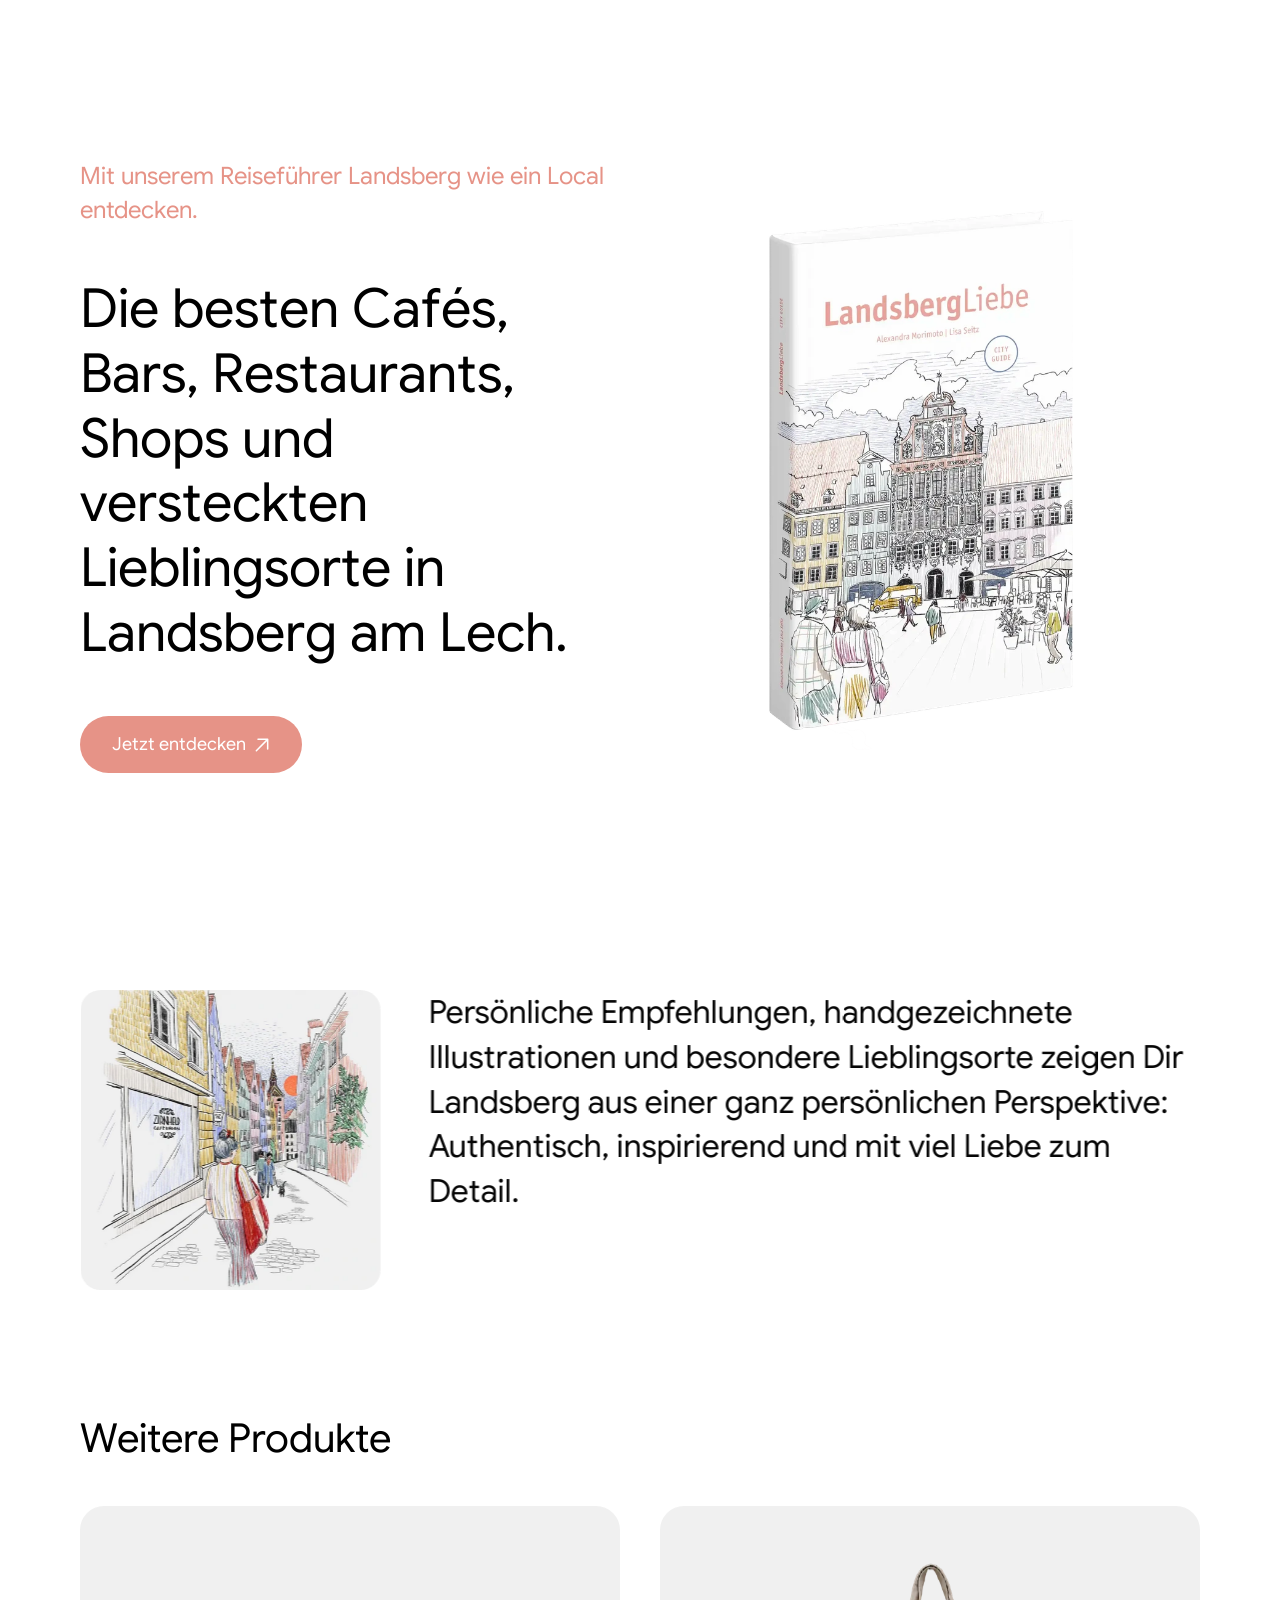
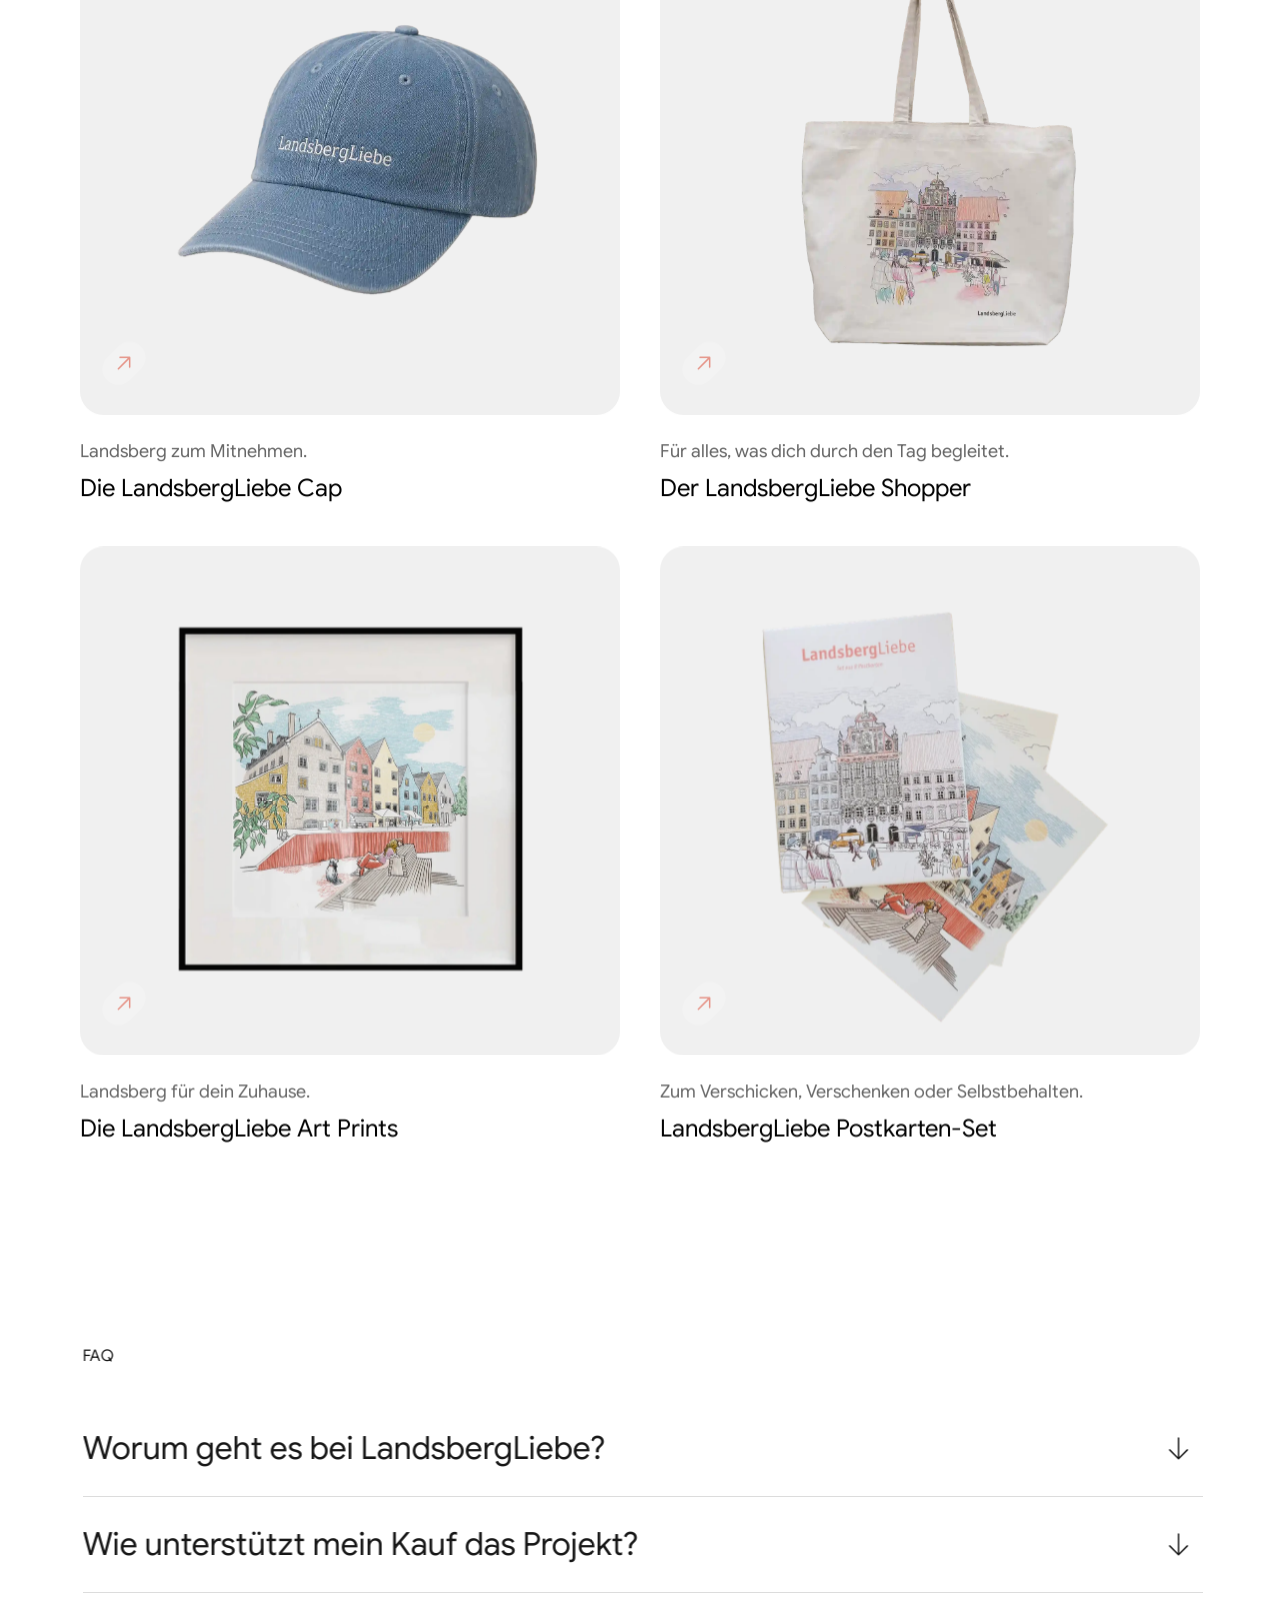
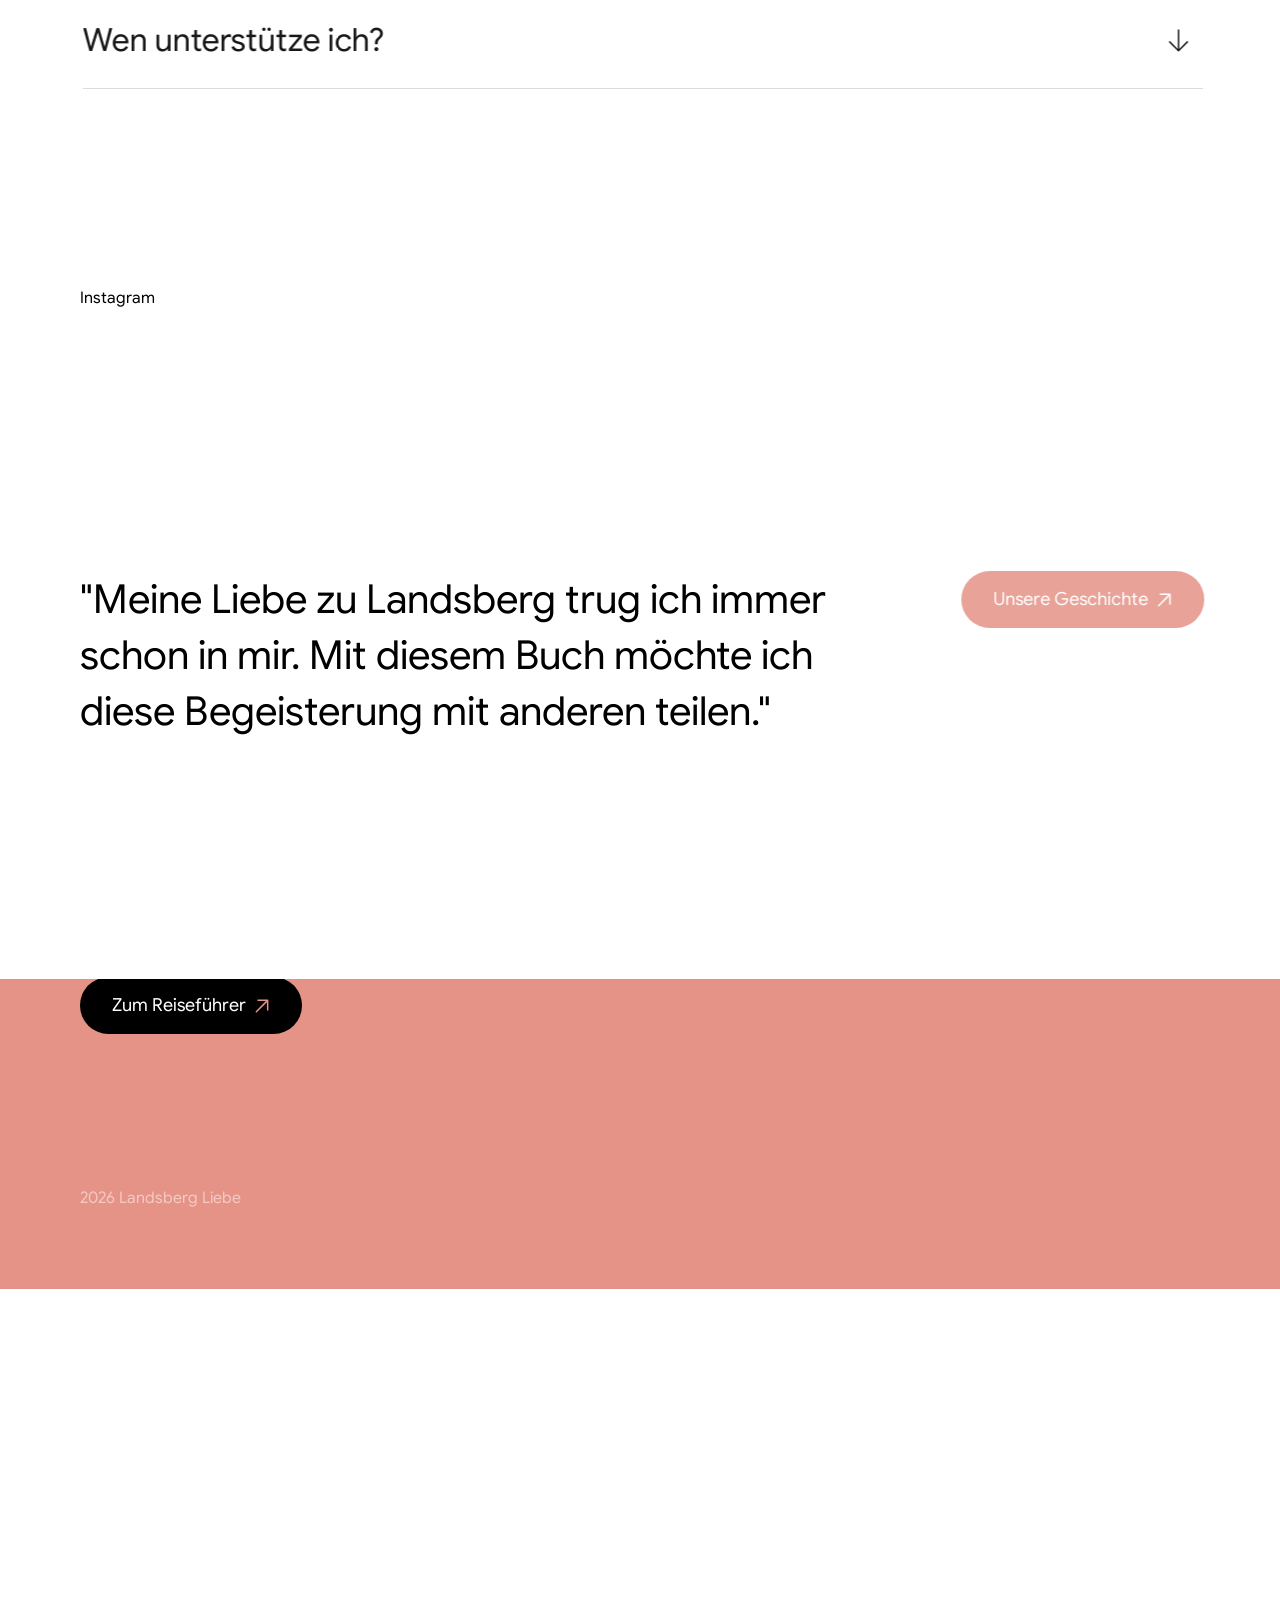
==== commit 8502a285: "Neuer Framer-Export: korrigierte Version" ====
--- a/index.html
+++ b/index.html
@@ -1,4 +1,4 @@
-<!DOCTYPE html><!-- Made in Framer · framer.com ✨ --><!-- Published Oct 6, 2026, 11:40 AM UTC --><html lang="de"><head><style>
+<!DOCTYPE html><!-- Made in Framer · framer.com ✨ --><!-- Published Oct 6, 2026, 12:11 PM UTC --><html lang="de"><head><style>
 #__framer-badge-container,#__framer-template-badge-container,
 a[href*="framer.com/templates"],a[href*="framer.com/marketplace"]{display:none!important;pointer-events:none!important;height:0!important;overflow:hidden!important}
 </style><script>
@@ -1360,7 +1360,7 @@
 @font-face { font-family: "Inter Display Placeholder"; src: local("Arial"); ascent-override: 98.56%; descent-override: 24.54%; line-gap-override: 0.00%; size-adjust: 98.29% }</style>
 	
 	
-	<meta name="robots" content="max-image-preview:large"><style data-framer-breakpoint-css="">@media(min-width: 1100px){.hidden-72rtr7{display:none!important}}@media(min-width: 768px) and (max-width: 1099.98px){.hidden-11bkdjx{display:none!important}}@media(max-width: 767.98px){.hidden-rno4l3{display:none!important}}@media(min-width: 1100px){.hidden-rwtoxc{display:none!important}}@media(min-width: 768px) and (max-width: 1099.98px){.hidden-1wess2{display:none!important}}@media(max-width: 767.98px){.hidden-1pttw4e{display:none!important}}</style><style data-framer-css-ssr-minified="" data-framer-components="framer-lib-cursors-host framer-v5VUa PropertyOverrides framer-k0xqD framer-lib-combinedCSSRules framer-OYhy4 framer-NV8Rn framer-1XpQv framer-sovkN framer-PPPVw framer-LupUA framer-d9H12 framer-UTHUV framer-hbJoc framer-g9pQh framer-27nuM framer-ciePM">html,body,#main{box-sizing:border-box;margin:0;padding:0}:root{-webkit-font-smoothing:antialiased;-moz-osx-font-smoothing:grayscale}*{box-sizing:border-box;-webkit-font-smoothing:inherit}h1,h2,h3,h4,h5,h6,p,figure{margin:0}body,input,textarea,select,button{font-family:sans-serif;font-size:12px}body{--token-be079bad-eabd-4234-8a56-5579c7057187:#000;--token-e16847f2-b192-48e1-a890-7bbcce11cc6e:#fff;--token-0e272a57-d630-4ae6-a209-51c62dec2a5a:#666;--token-904c14a9-7582-43d7-a43c-85f49d580145:#969696;--token-805b2cc7-f5f2-45e1-8fa3-1b76bb2f7659:#ccc;--token-14951491-9898-44b6-8e48-90b200ecb226:#e3e3e3;--token-2c7d0c40-26e8-40d8-9000-c8a4ae165651:#f0f0f0;--token-9c915e17-41f2-4898-a10b-a95f13a680ca:#e69387}@supports (z-index:calc(infinity)){}@supports (background:-webkit-named-image(i)) and (not (grid-template-rows:subgrid)){body{--framer-will-change-override:transform}}@supports (background:-webkit-named-image(i)) and (not (position-area:top right)){body{--framer-will-change-filter-override:filter}}[data-framer-component-type=Text] div div span,[data-framer-component-type=Text] a div span,[data-framer-component-type=Text] span span span,[data-framer-component-type=Text] p span span,[data-framer-component-type=Text] h1 span span,[data-framer-component-type=Text] h2 span span,[data-framer-component-type=Text] h3 span span,[data-framer-component-type=Text] h4 span span,[data-framer-component-type=Text] h5 span span,[data-framer-component-type=Text] h6 span span,[data-framer-component-type=Text] a{font-family:var(--font-family);font-style:var(--font-style);font-weight:min(calc(var(--framer-font-weight-increase,0) + var(--font-weight,400)), 900);color:var(--text-color);letter-spacing:var(--letter-spacing);font-size:var(--font-size);text-transform:var(--text-transform);--text-decoration:var(--framer-text-decoration-style,solid) var(--framer-text-decoration,none) var(--framer-text-decoration-color,currentcolor) var(--framer-text-decoration-thickness,auto);--text-decoration-skip-ink:var(--framer-text-decoration-skip-ink);--text-underline-offset:var(--framer-text-decoration-offset);line-height:var(--line-height);--font-family:var(--framer-font-family);--font-style:var(--framer-font-style);--font-weight:var(--framer-font-weight);--text-color:var(--framer-text-color);--letter-spacing:var(--framer-letter-spacing);--font-size:var(--framer-font-size);--text-transform:var(--framer-text-transform);--line-height:var(--framer-line-height)}@supports not (color:color(display-p3 1 1 1)){p.framer-text,div.framer-text,h1.framer-text,h2.framer-text,h3.framer-text,h4.framer-text,h5.framer-text,h6.framer-text,li.framer-text,ol.framer-text,ul.framer-text,span.framer-text:not([data-text-fill]){color:var(--framer-blockquote-text-color-rgb,var(--framer-blockquote-text-color,var(--framer-text-color-rgb,var(--framer-text-color,#000))));-webkit-text-stroke-color:var(--framer-text-stroke-color-rgb,var(--framer-text-stroke-color,initial))}mark.framer-text{background-color:var(--framer-blockquote-text-background-color-rgb,var(--framer-blockquote-text-background-color,var(--framer-text-background-color-rgb,var(--framer-text-background-color,initial))))}}@supports not (color:color(display-p3 1 1 1)){code.framer-text,code.framer-text span.framer-text:not([data-text-fill]){color:var(--framer-blockquote-text-color-rgb,var(--framer-blockquote-text-color,var(--framer-code-text-color-rgb,var(--framer-code-text-color,var(--framer-text-color-rgb,var(--framer-text-color,#000))))))}}@supports not (color:color(display-p3 1 1 1)){a.framer-text,span.framer-text[data-nested-link]{color:var(--framer-link-text-color-rgb,var(--framer-link-text-color,var(--framer-blockquote-text-color-rgb,var(--framer-blockquote-text-color,var(--framer-text-color-rgb,var(--framer-text-color,#000))))));background-color:var(--framer-link-text-background-color-rgb,var(--framer-link-text-background-color,initial));-webkit-text-decoration-color:var(--framer-link-text-decoration-color-rgb,var(--framer-link-text-decoration-color,var(--framer-text-decoration-color-rgb,var(--framer-text-decoration-color,currentcolor))));text-decoration-color:var(--framer-link-text-decoration-color-rgb,var(--framer-link-text-decoration-color,var(--framer-text-decoration-color-rgb,var(--framer-text-decoration-color,currentcolor))))}}@supports not (color:color(display-p3 1 1 1)){code.framer-text a.framer-text,code.framer-text a.framer-text span.framer-text:not([data-text-fill]),code.framer-text span.framer-text[data-nested-link],code.framer-text span.framer-text[data-nested-link] span.framer-text:not([data-text-fill]){color:var(--framer-link-text-color-rgb,var(--framer-link-text-color,var(--framer-blockquote-text-color-rgb,var(--framer-blockquote-text-color,var(--framer-code-text-color-rgb,var(--framer-code-text-color,var(--framer-text-color-rgb,var(--framer-text-color,#000))))))))}}@supports not (color:color(display-p3 1 1 1)){a.framer-text:hover,span.framer-text[data-nested-link]:hover{color:var(--framer-link-hover-text-color-rgb,var(--framer-link-hover-text-color,var(--framer-link-text-color-rgb,var(--framer-link-text-color,var(--framer-blockquote-text-color-rgb,var(--framer-blockquote-text-color,var(--framer-text-color-rgb,var(--framer-text-color,#000))))))));background-color:var(--framer-link-hover-text-background-color-rgb,var(--framer-link-hover-text-background-color,var(--framer-link-text-background-color-rgb,var(--framer-link-text-background-color,var(--framer-text-background-color-rgb,var(--framer-text-background-color,initial))))));-webkit-text-decoration-color:var(--framer-link-hover-text-decoration-color-rgb,var(--framer-link-hover-text-decoration-color,var(--framer-link-text-decoration-color-rgb,var(--framer-link-text-decoration-color,var(--framer-text-decoration-color-rgb,var(--framer-text-decoration-color,currentcolor))))));text-decoration-color:var(--framer-link-hover-text-decoration-color-rgb,var(--framer-link-hover-text-decoration-color,var(--framer-link-text-decoration-color-rgb,var(--framer-link-text-decoration-color,var(--framer-text-decoration-color-rgb,var(--framer-text-decoration-color,currentcolor))))))}}@supports not (color:color(display-p3 1 1 1)){code.framer-text a.framer-text:hover,code.framer-text span.framer-text[data-nested-link]:hover{color:var(--framer-link-hover-text-color-rgb,var(--framer-link-hover-text-color,var(--framer-link-text-color-rgb,var(--framer-link-text-color,var(--framer-blockquote-text-color-rgb,var(--framer-blockquote-text-color,var(--framer-code-text-color-rgb,var(--framer-code-text-color,var(--framer-text-color-rgb,var(--framer-text-color,#000))))))))))}}@supports not (color:color(display-p3 1 1 1)){a.framer-text[data-framer-page-link-current],span.framer-text[data-framer-page-link-current]{color:var(--framer-link-current-text-color-rgb,var(--framer-link-current-text-color,var(--framer-link-text-color-rgb,var(--framer-link-text-color,var(--framer-text-color-rgb,var(--framer-text-color,#000))))));background-color:var(--framer-link-current-text-background-color-rgb,var(--framer-link-current-text-background-color,var(--framer-link-text-background-color-rgb,var(--framer-link-text-background-color,var(--framer-text-background-color-rgb,var(--framer-text-background-color,initial))))));-webkit-text-decoration-color:var(--framer-link-current-text-decoration-color-rgb,var(--framer-link-current-text-decoration-color,var(--framer-link-text-decoration-color-rgb,var(--framer-link-text-decoration-color,var(--framer-text-decoration-color-rgb,var(--framer-text-decoration-color,currentcolor))))));text-decoration-color:var(--framer-link-current-text-decoration-color-rgb,var(--framer-link-current-text-decoration-color,var(--framer-link-text-decoration-color-rgb,var(--framer-link-text-decoration-color,var(--framer-text-decoration-color-rgb,var(--framer-text-decoration-color,currentcolor))))))}}@supports not (color:color(display-p3 1 1 1)){code.framer-text a.framer-text[data-framer-page-link-current],code.framer-text a.framer-text[data-framer-page-link-current] span.framer-text:not([data-text-fill]),code.framer-text span.framer-text[data-framer-page-link-current],code.framer-text span.framer-text[data-framer-page-link-current] span.framer-text:not([data-text-fill]){color:var(--framer-link-current-text-color-rgb,var(--framer-link-current-text-color,var(--framer-link-text-color-rgb,var(--framer-link-text-color,var(--framer-code-text-color-rgb,var(--framer-code-text-color,var(--framer-text-color-rgb,var(--framer-text-color,#000))))))));background-color:var(--framer-link-current-text-background-color-rgb,var(--framer-link-current-text-background-color,var(--framer-link-text-background-color-rgb,var(--framer-link-text-background-color,var(--framer-text-background-color-rgb,var(--framer-text-background-color,initial))))))}}@supports not (color:color(display-p3 1 1 1)){a.framer-text[data-framer-page-link-current]:hover,span.framer-text[data-framer-page-link-current]:hover{color:var(--framer-link-hover-text-color-rgb,var(--framer-link-hover-text-color,var(--framer-link-current-text-color-rgb,var(--framer-link-current-text-color,var(--framer-link-text-color-rgb,var(--framer-link-text-color,var(--framer-code-text-color-rgb,var(--framer-code-text-color,var(--framer-text-color-rgb,var(--framer-text-color,#000))))))))));background-color:var(--framer-link-hover-text-background-color-rgb,var(--framer-link-hover-text-background-color,var(--framer-link-current-text-background-color-rgb,var(--framer-link-current-text-background-color,var(--framer-link-text-background-color-rgb,var(--framer-link-text-background-color,initial))))));-webkit-text-decoration-color:var(--framer-link-hover-text-decoration-color-rgb,var(--framer-link-hover-text-decoration-color,var(--framer-link-current-text-decoration-color-rgb,var(--framer-link-current-text-decoration-color,var(--framer-link-text-decoration-color-rgb,var(--framer-link-text-decoration-color,var(--framer-text-decoration-color-rgb,var(--framer-text-decoration-color,currentcolor))))))));text-decoration-color:var(--framer-link-hover-text-decoration-color-rgb,var(--framer-link-hover-text-decoration-color,var(--framer-link-current-text-decoration-color-rgb,var(--framer-link-current-text-decoration-color,var(--framer-link-text-decoration-color-rgb,var(--framer-link-text-decoration-color,var(--framer-text-decoration-color-rgb,var(--framer-text-decoration-color,currentcolor))))))))}}@supports not (color:color(display-p3 1 1 1)){code.framer-text a.framer-text[data-framer-page-link-current]:hover,code.framer-text a.framer-text[data-framer-page-link-current]:hover span.framer-text:not([data-text-fill]),code.framer-text span.framer-text[data-framer-page-link-current]:hover,code.framer-text span.framer-text[data-framer-page-link-current]:hover span.framer-text:not([data-text-fill]){color:var(--framer-link-hover-text-color-rgb,var(--framer-link-hover-text-color,var(--framer-link-current-text-color-rgb,var(--framer-link-current-text-color,var(--framer-link-text-color-rgb,var(--framer-link-text-color,var(--framer-code-text-color-rgb,var(--framer-code-text-color,var(--framer-text-color-rgb,var(--framer-text-color,#000))))))))));background-color:var(--framer-link-hover-text-background-color-rgb,var(--framer-link-hover-text-background-color,var(--framer-link-current-text-background-color-rgb,var(--framer-link-current-text-background-color,var(--framer-link-text-background-color-rgb,var(--framer-link-text-background-color,initial))))))}}[data-framer-component-type=Stack]:not([data-framer-generated])>*,[data-framer-component-type=Stack]:not([data-framer-generated])>[data-framer-component-type],NavigationContainer [data-framer-component-type=NavigationContainer]>*,[data-framer-component-type=NavigationContainer]>[data-framer-component-type]{position:relative}@supports not (overflow:clip){:root{--overflow-clip-fallback:hidden}}@supports (background:-webkit-named-image(i)) and (not (contain-intrinsic-size:inherit)){div.framer-text,p.framer-text,h1.framer-text,h2.framer-text,h3.framer-text,h4.framer-text,h5.framer-text,h6.framer-text,ol.framer-text,ul.framer-text,li.framer-text,blockquote.framer-text,.framer-text.framer-image{display:var(--text-truncation-display-inline-for-safari-16,revert)}div.framer-text:after,p.framer-text:after,h1.framer-text:after,h2.framer-text:after,h3.framer-text:after,h4.framer-text:after,h5.framer-text:after,h6.framer-text:after,ol.framer-text:after,ul.framer-text:after,li.framer-text:after,blockquote.framer-text:after,.framer-text.framer-image:after{content:var(--text-truncation-line-break-for-safari-16);white-space:pre}.framer-text.framer-text-module,.framer-text.framer-table-wrapper{display:var(--text-truncation-display-none-for-safari-16,revert)}p.framer-text[data-text-fill]{display:var(--text-truncation-display-inline-for-safari-16,inline-block)}}@supports (corner-shape:superellipse(2)){:root{--one-if-corner-shape-supported:1}}.framer-cursor-none,.framer-cursor-none *{cursor:none!important}.framer-pointer-events-none,.framer-pointer-events-none *{pointer-events:none!important}@supports (aspect-ratio:1){body{--framer-aspect-ratio-supported:auto}}.framer-v5VUa.framer-1ie9itr,.framer-v5VUa .framer-1ie9itr{display:block}.framer-v5VUa.framer-rwtoxc{background-color:var(--token-e16847f2-b192-48e1-a890-7bbcce11cc6e,#fff);flex-flow:column;place-content:center flex-start;align-items:center;gap:0;width:100%;height:min-content;padding:0;display:flex;position:relative;overflow:hidden}.framer-v5VUa .framer-p34yk0-container{height:auto;position:var(--framer-canvas-fixed-position,fixed);z-index:10;flex:none;order:-1000;width:100%;top:0;left:0}.framer-v5VUa .framer-935x54{margin:0;background:0 0;flex-grow:1;width:0;height:0;margin-bottom:0;position:relative}.framer-v5VUa .framer-1ubghl4-container{z-index:1;flex:none;order:1002;width:100%;height:90vh;max-height:1000px;position:relative}[data-layout-template=true]>#overlay{margin-bottom:0}@media (max-width:767.98px){.framer-v5VUa.framer-rwtoxc{overflow:visible}.framer-v5VUa .framer-1ubghl4-container{height:auto;max-height:unset;width:390px}}@media (min-width:768px) and (max-width:1099.98px){.framer-v5VUa .framer-1ubghl4-container{height:auto}}.ssr-variant{display:contents}@supports (aspect-ratio:1){body{--framer-aspect-ratio-supported:auto}}.framer-k0xqD.framer-1tb8lt5,.framer-k0xqD .framer-1tb8lt5{display:block}.framer-k0xqD.framer-10f2rdx{flex-flow:row;place-content:center;align-items:center;gap:10px;width:1200px;height:min-content;padding:24px 80px;display:flex;position:relative;overflow:hidden}.framer-k0xqD .framer-1y5ayfq{flex-flow:row;flex:1 0 0;place-content:center space-between;align-items:center;width:1px;max-width:1800px;height:min-content;padding:0;display:flex;position:relative;overflow:visible}.framer-k0xqD .framer-lxlb9c{flex-flow:row;flex:none;place-content:center;align-items:center;gap:0;width:min-content;height:38px;padding:0;text-decoration:none;display:flex;position:relative;overflow:visible}.framer-k0xqD .framer-1b2wqnd-container{flex:none;width:40px;height:40px;position:relative}.framer-k0xqD .framer-t6gfcb{width:159px;height:23px;position:relative}.framer-k0xqD .framer-wxguwr{width:10px;height:17px;position:absolute;top:1px;left:0}.framer-k0xqD .framer-87q8fp{width:10px;height:13px;position:absolute;top:6px;left:11px}.framer-k0xqD .framer-6z6ume{width:4px;height:4px;position:absolute;top:13px;left:14px}.framer-k0xqD .framer-1t9yg4s{width:11px;height:13px;position:absolute;top:5px;left:24px}.framer-k0xqD .framer-fwkhj3{width:11px;height:19px;position:absolute;top:0;left:37px}.framer-k0xqD .framer-10teng2{width:4px;height:8px;position:absolute;top:8px;left:40px}.framer-k0xqD .framer-1wqhr9w{width:9px;height:13px;position:absolute;top:6px;left:50px}.framer-k0xqD .framer-19yo9f7{width:11px;height:19px;position:absolute;top:0;left:61px}.framer-k0xqD .framer-33ri1v{width:4px;height:8px;position:absolute;top:8px;left:65px}.framer-k0xqD .framer-1dsmsx7{width:11px;height:13px;position:absolute;top:6px;left:74px}.framer-k0xqD .framer-1otobpj{width:4px;height:3px;position:absolute;top:8px;left:77px}.framer-k0xqD .framer-rj76jg{width:8px;height:13px;position:absolute;top:6px;left:86px}.framer-k0xqD .framer-1ojbrjl{width:11px;height:18px;position:absolute;top:5px;left:95px}.framer-k0xqD .framer-1kmbwnf{width:4px;height:8px;position:absolute;top:8px;left:98px}.framer-k0xqD .framer-ojzlwz{width:9px;height:17px;position:absolute;top:1px;left:109px}.framer-k0xqD .framer-141fh5{width:4px;height:12px;position:absolute;top:6px;left:118px}.framer-k0xqD .framer-1vbb9m6{width:3px;height:3px;position:absolute;top:0;left:119px}.framer-k0xqD .framer-myw221{width:10px;height:13px;position:absolute;top:6px;left:125px}.framer-k0xqD .framer-i6zlmt{width:6px;height:4px;position:absolute;top:7px;left:128px}.framer-k0xqD .framer-5vzxhm{width:10px;height:18px;position:absolute;top:0;left:137px}.framer-k0xqD .framer-1astwkz{width:5px;height:9px;position:absolute;top:8px;left:140px}.framer-k0xqD .framer-azgath{width:10px;height:13px;position:absolute;top:6px;left:150px}.framer-k0xqD .framer-1njzszy{width:6px;height:4px;position:absolute;top:7px;left:152px}.framer-k0xqD .framer-gz3xwp{flex-flow:row;flex:none;place-content:center;align-items:center;gap:0;width:min-content;height:38px;padding:0;display:flex;position:relative;overflow:visible}.framer-k0xqD .framer-11nepvv-container,.framer-k0xqD .framer-x5bz3u-container,.framer-k0xqD .framer-xvv82j-container,.framer-k0xqD .framer-jhvsfa-container,.framer-k0xqD .framer-nbhll9-container,.framer-k0xqD .framer-if812x-container{flex:none;width:auto;height:auto;position:relative}.framer-k0xqD .framer-1rxo88u{flex-flow:row;flex:1 0 0;place-content:center;align-items:center;gap:40px;width:1px;height:min-content;padding:0;display:flex;position:relative;overflow:hidden}.framer-k0xqD .framer-vecg05{flex-flow:row;flex:none;place-content:center;align-items:center;gap:0;width:min-content;min-width:74px;height:38px;padding:0;display:flex;position:relative;overflow:visible}.framer-k0xqD .framer-1p5jafi{flex-flow:row;flex:none;place-content:center;align-items:center;gap:0;width:126px;height:min-content;padding:0;display:flex;position:relative;overflow:visible}.framer-k0xqD.framer-v-dq0l0a.framer-10f2rdx{width:810px}.framer-k0xqD.framer-v-dq0l0a .framer-1y5ayfq{order:0;height:38px}.framer-k0xqD.framer-v-dq0l0a .framer-lxlb9c{order:0;height:48px}.framer-k0xqD.framer-v-dq0l0a .framer-gz3xwp,.framer-k0xqD.framer-v-dq0l0a .framer-jhvsfa-container{order:2}.framer-k0xqD.framer-v-dq0l0a .framer-1rxo88u{order:1;height:48px}.framer-k0xqD.framer-v-dq0l0a .framer-x5bz3u-container{order:0}.framer-k0xqD.framer-v-dq0l0a .framer-xvv82j-container{order:1}.framer-k0xqD.framer-v-umgy1w.framer-10f2rdx{flex-direction:column;justify-content:flex-start;gap:24px;width:390px;padding:16px}.framer-k0xqD.framer-v-umgy1w .framer-1y5ayfq{flex:none;order:0;width:100%}.framer-k0xqD.framer-v-umgy1w .framer-lxlb9c{gap:unset;flex:1 0 0;justify-content:space-between;width:1px}.framer-k0xqD.framer-v-18hi2ir.framer-10f2rdx{will-change:var(--framer-will-change-override,transform);flex-direction:column;justify-content:flex-start;gap:48px;width:390px;padding:16px 16px 80px}.framer-k0xqD.framer-v-18hi2ir .framer-1y5ayfq{flex-flow:column wrap;flex:none;order:0;width:100%}.framer-k0xqD.framer-v-18hi2ir .framer-lxlb9c{gap:unset;order:0;justify-content:space-between;width:100%}.framer-k0xqD.framer-v-18hi2ir .framer-1rxo88u{flex-direction:column;flex:none;order:2;gap:24px;width:100%;padding:24px 0 40px}.framer-k0xqD.framer-v-18hi2ir .framer-vecg05{order:3}body{--framer-will-change-override:none}@supports (background:-webkit-named-image(i)) and (not (grid-template-rows:subgrid)){body{--framer-will-change-override:transform}}body{--framer-will-change-filter-override:none}@supports (background:-webkit-named-image(i)) and (not (position-area:top right)){body{--framer-will-change-filter-override:filter}}[data-framer-component-type]{position:absolute}[data-framer-component-type=Text]{cursor:inherit}[data-framer-component-text-autosized] *{white-space:pre}[data-framer-component-type=Text]>*{text-align:var(--framer-text-alignment,start)}[data-framer-component-type=Text] span span,[data-framer-component-type=Text] p span,[data-framer-component-type=Text] h1 span,[data-framer-component-type=Text] h2 span,[data-framer-component-type=Text] h3 span,[data-framer-component-type=Text] h4 span,[data-framer-component-type=Text] h5 span,[data-framer-component-type=Text] h6 span{display:block}[data-framer-component-type=Text] span span span,[data-framer-component-type=Text] p span span,[data-framer-component-type=Text] h1 span span,[data-framer-component-type=Text] h2 span span,[data-framer-component-type=Text] h3 span span,[data-framer-component-type=Text] h4 span span,[data-framer-component-type=Text] h5 span span,[data-framer-component-type=Text] h6 span span{display:unset}[data-framer-component-type=Text] div div span,[data-framer-component-type=Text] a div span,[data-framer-component-type=Text] span span span,[data-framer-component-type=Text] p span span,[data-framer-component-type=Text] h1 span span,[data-framer-component-type=Text] h2 span span,[data-framer-component-type=Text] h3 span span,[data-framer-component-type=Text] h4 span span,[data-framer-component-type=Text] h5 span span,[data-framer-component-type=Text] h6 span span,[data-framer-component-type=Text] a{font-family:var(--font-family);font-style:var(--font-style);font-weight:min(calc(var(--framer-font-weight-increase,0) + var(--font-weight,400)), 900);color:var(--text-color);letter-spacing:var(--letter-spacing);font-size:var(--font-size);text-transform:var(--text-transform);--text-decoration:var(--framer-text-decoration-style,solid) var(--framer-text-decoration,none) var(--framer-text-decoration-color,currentcolor) var(--framer-text-decoration-thickness,auto);--text-decoration-skip-ink:var(--framer-text-decoration-skip-ink);--text-underline-offset:var(--framer-text-decoration-offset);line-height:var(--line-height);--font-family:var(--framer-font-family);--font-style:var(--framer-font-style);--font-weight:var(--framer-font-weight);--text-color:var(--framer-text-color);--letter-spacing:var(--framer-letter-spacing);--font-size:var(--framer-font-size);--text-transform:var(--framer-text-transform);--line-height:var(--framer-line-height)}[data-framer-component-type=Text] a,[data-framer-component-type=Text] a div span,[data-framer-component-type=Text] a span span span,[data-framer-component-type=Text] a p span span,[data-framer-component-type=Text] a h1 span span,[data-framer-component-type=Text] a h2 span span,[data-framer-component-type=Text] a h3 span span,[data-framer-component-type=Text] a h4 span span,[data-framer-component-type=Text] a h5 span span,[data-framer-component-type=Text] a h6 span span{--font-family:var(--framer-link-font-family,var(--framer-font-family));--font-style:var(--framer-link-font-style,var(--framer-font-style));--font-weight:var(--framer-link-font-weight,var(--framer-font-weight));--text-color:var(--framer-link-text-color,var(--framer-text-color));--font-size:var(--framer-link-font-size,var(--framer-font-size));--text-transform:var(--framer-link-text-transform,var(--framer-text-transform));--text-decoration:var(--framer-link-text-decoration-style,var(--framer-text-decoration-style,solid)) var(--framer-link-text-decoration,var(--framer-text-decoration,none)) var(--framer-link-text-decoration-color,var(--framer-text-decoration-color,currentcolor)) var(--framer-link-text-decoration-thickness,var(--framer-text-decoration-thickness,auto));--text-decoration-skip-ink:var(--framer-link-text-decoration-skip-ink,var(--framer-text-decoration-skip-ink));--text-underline-offset:var(--framer-link-text-decoration-offset,var(--framer-text-decoration-offset))}[data-framer-component-type=Text] a:hover,[data-framer-component-type=Text] a div span:hover,[data-framer-component-type=Text] a span span span:hover,[data-framer-component-type=Text] a p span span:hover,[data-framer-component-type=Text] a h1 span span:hover,[data-framer-component-type=Text] a h2 span span:hover,[data-framer-component-type=Text] a h3 span span:hover,[data-framer-component-type=Text] a h4 span span:hover,[data-framer-component-type=Text] a h5 span span:hover,[data-framer-component-type=Text] a h6 span span:hover{--font-family:var(--framer-link-hover-font-family,var(--framer-link-font-family,var(--framer-font-family)));--font-style:var(--framer-link-hover-font-style,var(--framer-link-font-style,var(--framer-font-style)));--font-weight:var(--framer-link-hover-font-weight,var(--framer-link-font-weight,var(--framer-font-weight)));--text-color:var(--framer-link-hover-text-color,var(--framer-link-text-color,var(--framer-text-color)));--font-size:var(--framer-link-hover-font-size,var(--framer-link-font-size,var(--framer-font-size)));--text-transform:var(--framer-link-hover-text-transform,var(--framer-link-text-transform,var(--framer-text-transform)));--text-decoration:var(--framer-link-hover-text-decoration-style,var(--framer-link-text-decoration-style,var(--framer-text-decoration-style,solid))) var(--framer-link-hover-text-decoration,var(--framer-link-text-decoration,var(--framer-text-decoration,none))) var(--framer-link-hover-text-decoration-color,var(--framer-link-text-decoration-color,var(--framer-text-decoration-color,currentcolor))) var(--framer-link-hover-text-decoration-thickness,var(--framer-link-text-decoration-thickness,var(--framer-text-decoration-thickness,auto)));--text-decoration-skip-ink:var(--framer-link-hover-text-decoration-skip-ink,var(--framer-link-text-decoration-skip-ink,var(--framer-text-decoration-skip-ink)));--text-underline-offset:var(--framer-link-hover-text-decoration-offset,var(--framer-link-text-decoration-offset,var(--framer-text-decoration-offset)))}[data-framer-component-type=Text].isCurrent a,[data-framer-component-type=Text].isCurrent a div span,[data-framer-component-type=Text].isCurrent a span span span,[data-framer-component-type=Text].isCurrent a p span span,[data-framer-component-type=Text].isCurrent a h1 span span,[data-framer-component-type=Text].isCurrent a h2 span span,[data-framer-component-type=Text].isCurrent a h3 span span,[data-framer-component-type=Text].isCurrent a h4 span span,[data-framer-component-type=Text].isCurrent a h5 span span,[data-framer-component-type=Text].isCurrent a h6 span span{--font-family:var(--framer-link-current-font-family,var(--framer-link-font-family,var(--framer-font-family)));--font-style:var(--framer-link-current-font-style,var(--framer-link-font-style,var(--framer-font-style)));--font-weight:var(--framer-link-current-font-weight,var(--framer-link-font-weight,var(--framer-font-weight)));--text-color:var(--framer-link-current-text-color,var(--framer-link-text-color,var(--framer-text-color)));--font-size:var(--framer-link-current-font-size,var(--framer-link-font-size,var(--framer-font-size)));--text-transform:var(--framer-link-current-text-transform,var(--framer-link-text-transform,var(--framer-text-transform)));--text-decoration:var(--framer-link-current-text-decoration-style,var(--framer-link-text-decoration-style,var(--framer-text-decoration-style,solid))) var(--framer-link-current-text-decoration,var(--framer-link-text-decoration,var(--framer-text-decoration,none))) var(--framer-link-current-text-decoration-color,var(--framer-link-text-decoration-color,var(--framer-text-decoration-color,currentcolor))) var(--framer-link-current-text-decoration-thickness,var(--framer-link-text-decoration-thickness,var(--framer-text-decoration-thickness,auto)));--text-decoration-skip-ink:var(--framer-link-current-text-decoration-skip-ink,var(--framer-link-text-decoration-skip-ink,var(--framer-text-decoration-skip-ink)));--text-underline-offset:var(--framer-link-current-text-decoration-offset,var(--framer-link-text-decoration-offset,var(--framer-text-decoration-offset)))}[data-framer-component-type=RichTextContainer]{outline:none;flex-direction:column;flex-shrink:0;justify-content:flex-start;display:flex}p.framer-text,div.framer-text,figure.framer-text,h1.framer-text,h2.framer-text,h3.framer-text,h4.framer-text,h5.framer-text,h6.framer-text,ol.framer-text,ul.framer-text{margin:0;padding:0}p.framer-text,div.framer-text,h1.framer-text,h2.framer-text,h3.framer-text,h4.framer-text,h5.framer-text,h6.framer-text,li.framer-text,ol.framer-text,ul.framer-text,mark.framer-text,span.framer-text:not([data-text-fill]){font-family:var(--framer-font-family-preview,var(--framer-blockquote-font-family,var(--framer-font-family,Inter, Inter Placeholder, sans-serif)));font-style:var(--framer-font-style-preview,var(--framer-blockquote-font-style,var(--framer-font-style,normal)));font-weight:var(--framer-font-weight-preview,var(--framer-blockquote-font-weight,var(--framer-font-weight,400)));color:var(--framer-blockquote-text-color,var(--framer-text-color,#000));font-size:calc(var(--framer-blockquote-font-size,var(--framer-font-size,16px)) * var(--framer-font-size-scale,1));letter-spacing:var(--framer-blockquote-letter-spacing,var(--framer-letter-spacing,0));text-transform:var(--framer-blockquote-text-transform,var(--framer-text-transform,none));-webkit-text-decoration-line:var(--framer-blockquote-text-decoration,var(--framer-text-decoration,initial));text-decoration-line:var(--framer-blockquote-text-decoration,var(--framer-text-decoration,initial));-webkit-text-decoration-style:var(--framer-blockquote-text-decoration-style,var(--framer-text-decoration-style,initial));text-decoration-style:var(--framer-blockquote-text-decoration-style,var(--framer-text-decoration-style,initial));-webkit-text-decoration-color:var(--framer-blockquote-text-decoration-color,var(--framer-text-decoration-color,initial));text-decoration-color:var(--framer-blockquote-text-decoration-color,var(--framer-text-decoration-color,initial));text-decoration-thickness:var(--framer-blockquote-text-decoration-thickness,var(--framer-text-decoration-thickness,initial));text-decoration-skip-ink:var(--framer-blockquote-text-decoration-skip-ink,var(--framer-text-decoration-skip-ink,initial));text-underline-offset:var(--framer-blockquote-text-decoration-offset,var(--framer-text-decoration-offset,initial));line-height:var(--framer-blockquote-line-height,var(--framer-line-height,1.2em));text-align:var(--framer-blockquote-text-alignment,var(--framer-text-alignment,start));-webkit-text-stroke-width:var(--framer-text-stroke-width,initial);-webkit-text-stroke-color:var(--framer-text-stroke-color,initial);-moz-font-feature-settings:var(--framer-font-open-type-features,initial);-webkit-font-feature-settings:var(--framer-font-open-type-features,initial);font-feature-settings:var(--framer-font-open-type-features,initial);font-variation-settings:var(--framer-font-variation-axes-preview,var(--framer-font-variation-axes,normal));text-wrap:var(--framer-text-wrap-override,var(--framer-text-wrap))}mark.framer-text,p.framer-text,div.framer-text,h1.framer-text,h2.framer-text,h3.framer-text,h4.framer-text,h5.framer-text,h6.framer-text,li.framer-text,ol.framer-text,ul.framer-text{background-color:var(--framer-blockquote-text-background-color,var(--framer-text-background-color,initial));border-radius:var(--framer-blockquote-text-background-radius,var(--framer-text-background-radius,initial));corner-shape:var(--framer-blockquote-text-background-corner-shape,var(--framer-text-background-corner-shape,initial));padding:var(--framer-blockquote-text-background-padding,var(--framer-text-background-padding,initial))}@supports not (color:color(display-p3 1 1 1)){p.framer-text,div.framer-text,h1.framer-text,h2.framer-text,h3.framer-text,h4.framer-text,h5.framer-text,h6.framer-text,li.framer-text,ol.framer-text,ul.framer-text,span.framer-text:not([data-text-fill]){color:var(--framer-blockquote-text-color-rgb,var(--framer-blockquote-text-color,var(--framer-text-color-rgb,var(--framer-text-color,#000))));-webkit-text-stroke-color:var(--framer-text-stroke-color-rgb,var(--framer-text-stroke-color,initial))}mark.framer-text{background-color:var(--framer-blockquote-text-background-color-rgb,var(--framer-blockquote-text-background-color,var(--framer-text-background-color-rgb,var(--framer-text-background-color,initial))))}}.framer-fit-text .framer-text{white-space:nowrap;white-space-collapse:preserve}strong.framer-text{font-family:var(--framer-blockquote-font-family-bold,var(--framer-font-family-bold));font-style:var(--framer-blockquote-font-style-bold,var(--framer-font-style-bold));font-weight:var(--framer-blockquote-font-weight-bold,var(--framer-font-weight-bold,bolder));font-variation-settings:var(--framer-blockquote-font-variation-axes-bold,var(--framer-font-variation-axes-bold))}em.framer-text{font-family:var(--framer-blockquote-font-family-italic,var(--framer-font-family-italic));font-style:var(--framer-blockquote-font-style-italic,var(--framer-font-style-italic,italic));font-weight:var(--framer-blockquote-font-weight-italic,var(--framer-font-weight-italic));font-variation-settings:var(--framer-blockquote-font-variation-axes-italic,var(--framer-font-variation-axes-italic))}em.framer-text>strong.framer-text{font-family:var(--framer-blockquote-font-family-bold-italic,var(--framer-font-family-bold-italic));font-style:var(--framer-blockquote-font-style-bold-italic,var(--framer-font-style-bold-italic,italic));font-weight:var(--framer-blockquote-font-weight-bold-italic,var(--framer-font-weight-bold-italic,bolder));font-variation-settings:var(--framer-blockquote-font-variation-axes-bold-italic,var(--framer-font-variation-axes-bold-italic))}p.framer-text:not(:first-child),div.framer-text:not(:first-child),h1.framer-text:not(:first-child),h2.framer-text:not(:first-child),h3.framer-text:not(:first-child),h4.framer-text:not(:first-child),h5.framer-text:not(:first-child),h6.framer-text:not(:first-child),ol.framer-text:not(:first-child),ul.framer-text:not(:first-child),blockquote.framer-text:not(:first-child),table.framer-text:not(:first-child),figure.framer-text:not(:first-child),.framer-image.framer-text:not(:first-child){margin-top:var(--framer-blockquote-paragraph-spacing,var(--framer-paragraph-spacing,0))}li.framer-text>ul.framer-text:nth-child(2),li.framer-text>ol.framer-text:nth-child(2){margin-top:0}.framer-text[data-text-fill]{-webkit-text-fill-color:transparent;padding:max(0em, calc(calc(1.3em - var(--framer-blockquote-line-height,var(--framer-line-height,1.3em))) / 2));margin:min(0em, calc(calc(1.3em - var(--framer-blockquote-line-height,var(--framer-line-height,1.3em))) / -2));-webkit-background-clip:text;background-clip:text;display:inline-block}code.framer-text,code.framer-text span.framer-text:not([data-text-fill]){font-family:var(--framer-code-font-family,var(--framer-font-family,Inter, Inter Placeholder, sans-serif));font-style:var(--framer-blockquote-font-style,var(--framer-code-font-style,var(--framer-font-style,normal)));font-weight:var(--framer-blockquote-font-weight,var(--framer-code-font-weight,var(--framer-font-weight,400)));color:var(--framer-blockquote-text-color,var(--framer-code-text-color,var(--framer-text-color,#000)));font-size:calc(var(--framer-blockquote-font-size,var(--framer-font-size,16px)) * var(--framer-font-size-scale,1));letter-spacing:var(--framer-blockquote-letter-spacing,var(--framer-letter-spacing,0));line-height:var(--framer-blockquote-line-height,var(--framer-line-height,1.2em))}@supports not (color:color(display-p3 1 1 1)){code.framer-text,code.framer-text span.framer-text:not([data-text-fill]){color:var(--framer-blockquote-text-color-rgb,var(--framer-blockquote-text-color,var(--framer-code-text-color-rgb,var(--framer-code-text-color,var(--framer-text-color-rgb,var(--framer-text-color,#000))))))}}blockquote.framer-text{unicode-bidi:initial;margin-block-start:initial;margin-block-end:initial;margin-inline-start:initial;margin-inline-end:initial}a.framer-text,a.framer-text span.framer-text:not([data-text-fill]),span.framer-text[data-nested-link],span.framer-text[data-nested-link] span.framer-text:not([data-text-fill]){color:inherit;font-family:var(--framer-font-family-preview,var(--framer-link-font-family,var(--framer-blockquote-font-family,var(--framer-font-family,Inter, Inter Placeholder, sans-serif))));font-style:var(--framer-font-style-preview,var(--framer-link-font-style,var(--framer-blockquote-font-style,var(--framer-font-style,normal))));font-weight:var(--framer-font-weight-preview,var(--framer-link-font-weight,var(--framer-blockquote-font-weight,var(--framer-font-weight,400))));font-size:calc(var(--framer-blockquote-font-size,var(--framer-font-size,16px)) * var(--framer-font-size-scale,1));text-transform:var(--framer-link-text-transform,var(--framer-blockquote-text-transform,var(--framer-text-transform,none)));cursor:var(--framer-custom-cursors,pointer);background-color:initial;border-radius:var(--framer-link-text-background-radius,initial);corner-shape:var(--framer-link-text-background-corner-shape,initial);padding:var(--framer-link-text-background-padding,initial)}a.framer-text,span.framer-text[data-nested-link]{color:var(--framer-link-text-color,var(--framer-blockquote-text-color,var(--framer-text-color,#000)));-webkit-text-decoration-line:var(--framer-link-text-decoration,var(--framer-blockquote-text-decoration,var(--framer-text-decoration,initial)));text-decoration-line:var(--framer-link-text-decoration,var(--framer-blockquote-text-decoration,var(--framer-text-decoration,initial)));-webkit-text-decoration-style:var(--framer-link-text-decoration-style,var(--framer-blockquote-text-decoration-style,var(--framer-text-decoration-style,initial)));text-decoration-style:var(--framer-link-text-decoration-style,var(--framer-blockquote-text-decoration-style,var(--framer-text-decoration-style,initial)));-webkit-text-decoration-color:var(--framer-link-text-decoration-color,var(--framer-blockquote-text-decoration-color,var(--framer-text-decoration-color,initial)));text-decoration-color:var(--framer-link-text-decoration-color,var(--framer-blockquote-text-decoration-color,var(--framer-text-decoration-color,initial)));text-decoration-thickness:var(--framer-link-text-decoration-thickness,var(--framer-blockquote-text-decoration-thickness,var(--framer-text-decoration-thickness,initial)));text-decoration-skip-ink:var(--framer-link-text-decoration-skip-ink,var(--framer-blockquote-text-decoration-skip-ink,var(--framer-text-decoration-skip-ink,initial)));text-underline-offset:var(--framer-link-text-decoration-offset,var(--framer-blockquote-text-decoration-offset,var(--framer-text-decoration-offset,initial)));background-color:var(--framer-link-text-background-color,initial)}@supports not (color:color(display-p3 1 1 1)){a.framer-text,span.framer-text[data-nested-link]{color:var(--framer-link-text-color-rgb,var(--framer-link-text-color,var(--framer-blockquote-text-color-rgb,var(--framer-blockquote-text-color,var(--framer-text-color-rgb,var(--framer-text-color,#000))))));background-color:var(--framer-link-text-background-color-rgb,var(--framer-link-text-background-color,initial));-webkit-text-decoration-color:var(--framer-link-text-decoration-color-rgb,var(--framer-link-text-decoration-color,var(--framer-text-decoration-color-rgb,var(--framer-text-decoration-color,currentcolor))));text-decoration-color:var(--framer-link-text-decoration-color-rgb,var(--framer-link-text-decoration-color,var(--framer-text-decoration-color-rgb,var(--framer-text-decoration-color,currentcolor))))}}code.framer-text a.framer-text,code.framer-text a.framer-text span.framer-text:not([data-text-fill]),code.framer-text span.framer-text[data-nested-link],code.framer-text span.framer-text[data-nested-link] span.framer-text:not([data-text-fill]){font-family:var(--framer-code-font-family,var(--framer-font-family,Inter, Inter Placeholder, sans-serif));font-style:var(--framer-blockquote-font-style,var(--framer-code-font-style,var(--framer-font-style,normal)));font-weight:var(--framer-blockquote-font-weight,var(--framer-code-font-weight,var(--framer-font-weight,400)));color:inherit;font-size:calc(var(--framer-blockquote-font-size,var(--framer-font-size,16px)) * var(--framer-font-size-scale,1))}code.framer-text a.framer-text,code.framer-text span.framer-text[data-nested-link]{color:var(--framer-link-text-color,var(--framer-blockquote-text-color,var(--framer-code-text-color,var(--framer-text-color,#000))))}@supports not (color:color(display-p3 1 1 1)){code.framer-text a.framer-text,code.framer-text a.framer-text span.framer-text:not([data-text-fill]),code.framer-text span.framer-text[data-nested-link],code.framer-text span.framer-text[data-nested-link] span.framer-text:not([data-text-fill]){color:var(--framer-link-text-color-rgb,var(--framer-link-text-color,var(--framer-blockquote-text-color-rgb,var(--framer-blockquote-text-color,var(--framer-code-text-color-rgb,var(--framer-code-text-color,var(--framer-text-color-rgb,var(--framer-text-color,#000))))))))}}a.framer-text:hover,a.framer-text:hover span.framer-text:not([data-text-fill]),span.framer-text[data-nested-link]:hover,span.framer-text[data-nested-link]:hover span.framer-text:not([data-text-fill]){font-family:var(--framer-font-family-preview,var(--framer-link-hover-font-family,var(--framer-link-font-family,var(--framer-blockquote-font-family,var(--framer-font-family,Inter, Inter Placeholder, sans-serif)))));font-style:var(--framer-font-style-preview,var(--framer-link-hover-font-style,var(--framer-link-font-style,var(--framer-blockquote-font-style,var(--framer-font-style,normal)))));font-weight:var(--framer-font-weight-preview,var(--framer-link-hover-font-weight,var(--framer-link-font-weight,var(--framer-blockquote-font-weight,var(--framer-font-weight,400)))));font-size:calc(var(--framer-link-hover-font-size,var(--framer-blockquote-font-size,var(--framer-font-size,16px))) * var(--framer-font-size-scale,1));text-transform:var(--framer-link-hover-text-transform,var(--framer-link-text-transform,var(--framer-blockquote-text-transform,var(--framer-text-transform,none))));border-radius:var(--framer-link-hover-text-background-radius,var(--framer-link-text-background-radius,var(--framer-text-background-radius,initial)));corner-shape:var(--framer-link-hover-text-background-corner-shape,var(--framer-link-text-background-corner-shape,var(--framer-text-background-corner-shape,initial)));padding:var(--framer-link-hover-text-background-padding,var(--framer-link-text-background-padding,var(--framer-text-background-padding,initial)))}a.framer-text:hover,span.framer-text[data-nested-link]:hover{color:var(--framer-link-hover-text-color,var(--framer-link-text-color,var(--framer-blockquote-text-color,var(--framer-text-color,#000))));-webkit-text-decoration-line:var(--framer-link-hover-text-decoration,var(--framer-link-text-decoration,var(--framer-blockquote-text-decoration,var(--framer-text-decoration,initial))));text-decoration-line:var(--framer-link-hover-text-decoration,var(--framer-link-text-decoration,var(--framer-blockquote-text-decoration,var(--framer-text-decoration,initial))));-webkit-text-decoration-style:var(--framer-link-hover-text-decoration-style,var(--framer-link-text-decoration-style,var(--framer-blockquote-text-decoration-style,var(--framer-text-decoration-style,initial))));text-decoration-style:var(--framer-link-hover-text-decoration-style,var(--framer-link-text-decoration-style,var(--framer-blockquote-text-decoration-style,var(--framer-text-decoration-style,initial))));-webkit-text-decoration-color:var(--framer-link-hover-text-decoration-color,var(--framer-link-text-decoration-color,var(--framer-blockquote-text-decoration-color,var(--framer-text-decoration-color,initial))));text-decoration-color:var(--framer-link-hover-text-decoration-color,var(--framer-link-text-decoration-color,var(--framer-blockquote-text-decoration-color,var(--framer-text-decoration-color,initial))));text-decoration-thickness:var(--framer-link-hover-text-decoration-thickness,var(--framer-link-text-decoration-thickness,var(--framer-blockquote-text-decoration-thickness,var(--framer-text-decoration-thickness,initial))));text-decoration-skip-ink:var(--framer-link-hover-text-decoration-skip-ink,var(--framer-link-text-decoration-skip-ink,var(--framer-blockquote-text-decoration-skip-ink,var(--framer-text-decoration-skip-ink,initial))));text-underline-offset:var(--framer-link-hover-text-decoration-offset,var(--framer-link-text-decoration-offset,var(--framer-blockquote-text-decoration-offset,var(--framer-text-decoration-offset,initial))));background-color:var(--framer-link-hover-text-background-color,var(--framer-link-text-background-color,var(--framer-text-background-color,initial)))}@supports not (color:color(display-p3 1 1 1)){a.framer-text:hover,span.framer-text[data-nested-link]:hover{color:var(--framer-link-hover-text-color-rgb,var(--framer-link-hover-text-color,var(--framer-link-text-color-rgb,var(--framer-link-text-color,var(--framer-blockquote-text-color-rgb,var(--framer-blockquote-text-color,var(--framer-text-color-rgb,var(--framer-text-color,#000))))))));background-color:var(--framer-link-hover-text-background-color-rgb,var(--framer-link-hover-text-background-color,var(--framer-link-text-background-color-rgb,var(--framer-link-text-background-color,var(--framer-text-background-color-rgb,var(--framer-text-background-color,initial))))));-webkit-text-decoration-color:var(--framer-link-hover-text-decoration-color-rgb,var(--framer-link-hover-text-decoration-color,var(--framer-link-text-decoration-color-rgb,var(--framer-link-text-decoration-color,var(--framer-text-decoration-color-rgb,var(--framer-text-decoration-color,currentcolor))))));text-decoration-color:var(--framer-link-hover-text-decoration-color-rgb,var(--framer-link-hover-text-decoration-color,var(--framer-link-text-decoration-color-rgb,var(--framer-link-text-decoration-color,var(--framer-text-decoration-color-rgb,var(--framer-text-decoration-color,currentcolor))))))}}code.framer-text a.framer-text:hover,code.framer-text span.framer-text[data-nested-link]:hover{color:var(--framer-link-hover-text-color,var(--framer-link-text-color,var(--framer-blockquote-text-color,var(--framer-code-text-color,var(--framer-text-color,#000)))))}@supports not (color:color(display-p3 1 1 1)){code.framer-text a.framer-text:hover,code.framer-text span.framer-text[data-nested-link]:hover{color:var(--framer-link-hover-text-color-rgb,var(--framer-link-hover-text-color,var(--framer-link-text-color-rgb,var(--framer-link-text-color,var(--framer-blockquote-text-color-rgb,var(--framer-blockquote-text-color,var(--framer-code-text-color-rgb,var(--framer-code-text-color,var(--framer-text-color-rgb,var(--framer-text-color,#000))))))))))}}a.framer-text[data-framer-page-link-current],a.framer-text[data-framer-page-link-current] span.framer-text:not([data-text-fill]),span.framer-text[data-framer-page-link-current],span.framer-text[data-framer-page-link-current] span.framer-text:not([data-text-fill]){font-family:var(--framer-font-family-preview,var(--framer-link-current-font-family,var(--framer-link-font-family,var(--framer-font-family,Inter, Inter Placeholder, sans-serif))));font-style:var(--framer-font-style-preview,var(--framer-link-current-font-style,var(--framer-link-font-style,var(--framer-font-style,normal))));font-weight:var(--framer-font-weight-preview,var(--framer-link-current-font-weight,var(--framer-link-font-weight,var(--framer-font-weight,400))));font-size:calc(var(--framer-link-current-font-size,var(--framer-link-font-size,var(--framer-font-size,16px))) * var(--framer-font-size-scale,1));text-transform:var(--framer-link-current-text-transform,var(--framer-link-text-transform,var(--framer-text-transform,none)));border-radius:var(--framer-link-current-text-background-radius,var(--framer-link-text-background-radius,initial));corner-shape:var(--framer-link-current-text-background-corner-shape,var(--framer-link-text-background-corner-shape,initial));padding:var(--framer-link-current-text-background-padding,var(--framer-link-text-background-padding,initial))}a.framer-text[data-framer-page-link-current],span.framer-text[data-framer-page-link-current]{color:var(--framer-link-current-text-color,var(--framer-link-text-color,var(--framer-text-color,#000)));-webkit-text-decoration-line:var(--framer-link-current-text-decoration,var(--framer-link-text-decoration,var(--framer-text-decoration,initial)));text-decoration-line:var(--framer-link-current-text-decoration,var(--framer-link-text-decoration,var(--framer-text-decoration,initial)));-webkit-text-decoration-style:var(--framer-link-current-text-decoration-style,var(--framer-link-text-decoration-style,var(--framer-text-decoration-style,initial)));text-decoration-style:var(--framer-link-current-text-decoration-style,var(--framer-link-text-decoration-style,var(--framer-text-decoration-style,initial)));-webkit-text-decoration-color:var(--framer-link-current-text-decoration-color,var(--framer-link-text-decoration-color,var(--framer-text-decoration-color,initial)));text-decoration-color:var(--framer-link-current-text-decoration-color,var(--framer-link-text-decoration-color,var(--framer-text-decoration-color,initial)));text-decoration-thickness:var(--framer-link-current-text-decoration-thickness,var(--framer-link-text-decoration-thickness,var(--framer-text-decoration-thickness,initial)));text-decoration-skip-ink:var(--framer-link-current-text-decoration-skip-ink,var(--framer-link-text-decoration-skip-ink,var(--framer-text-decoration-skip-ink,initial)));text-underline-offset:var(--framer-link-current-text-decoration-offset,var(--framer-link-text-decoration-offset,var(--framer-text-decoration-offset,initial)));background-color:var(--framer-link-current-text-background-color,var(--framer-link-text-background-color,var(--framer-text-background-color,initial)))}@supports not (color:color(display-p3 1 1 1)){a.framer-text[data-framer-page-link-current],span.framer-text[data-framer-page-link-current]{color:var(--framer-link-current-text-color-rgb,var(--framer-link-current-text-color,var(--framer-link-text-color-rgb,var(--framer-link-text-color,var(--framer-text-color-rgb,var(--framer-text-color,#000))))));background-color:var(--framer-link-current-text-background-color-rgb,var(--framer-link-current-text-background-color,var(--framer-link-text-background-color-rgb,var(--framer-link-text-background-color,var(--framer-text-background-color-rgb,var(--framer-text-background-color,initial))))));-webkit-text-decoration-color:var(--framer-link-current-text-decoration-color-rgb,var(--framer-link-current-text-decoration-color,var(--framer-link-text-decoration-color-rgb,var(--framer-link-text-decoration-color,var(--framer-text-decoration-color-rgb,var(--framer-text-decoration-color,currentcolor))))));text-decoration-color:var(--framer-link-current-text-decoration-color-rgb,var(--framer-link-current-text-decoration-color,var(--framer-link-text-decoration-color-rgb,var(--framer-link-text-decoration-color,var(--framer-text-decoration-color-rgb,var(--framer-text-decoration-color,currentcolor))))))}}code.framer-text a.framer-text[data-framer-page-link-current],code.framer-text a.framer-text[data-framer-page-link-current] span.framer-text:not([data-text-fill]),code.framer-text span.framer-text[data-framer-page-link-current],code.framer-text span.framer-text[data-framer-page-link-current] span.framer-text:not([data-text-fill]){font-family:var(--framer-code-font-family,var(--framer-font-family,Inter, Inter Placeholder, sans-serif));font-style:var(--framer-code-font-style,var(--framer-font-style,normal));font-weight:var(--framer-code-font-weight,var(--framer-font-weight,400));color:inherit;font-size:calc(var(--framer-link-current-font-size,var(--framer-link-font-size,var(--framer-font-size,16px))) * var(--framer-font-size-scale,1))}code.framer-text a.framer-text[data-framer-page-link-current],code.framer-text span.framer-text[data-framer-page-link-current]{color:var(--framer-link-current-text-color,var(--framer-link-text-color,var(--framer-code-text-color,var(--framer-text-color,#000))))}@supports not (color:color(display-p3 1 1 1)){code.framer-text a.framer-text[data-framer-page-link-current],code.framer-text a.framer-text[data-framer-page-link-current] span.framer-text:not([data-text-fill]),code.framer-text span.framer-text[data-framer-page-link-current],code.framer-text span.framer-text[data-framer-page-link-current] span.framer-text:not([data-text-fill]){color:var(--framer-link-current-text-color-rgb,var(--framer-link-current-text-color,var(--framer-link-text-color-rgb,var(--framer-link-text-color,var(--framer-code-text-color-rgb,var(--framer-code-text-color,var(--framer-text-color-rgb,var(--framer-text-color,#000))))))));background-color:var(--framer-link-current-text-background-color-rgb,var(--framer-link-current-text-background-color,var(--framer-link-text-background-color-rgb,var(--framer-link-text-background-color,var(--framer-text-background-color-rgb,var(--framer-text-background-color,initial))))))}}a.framer-text[data-framer-page-link-current]:hover,a.framer-text[data-framer-page-link-current]:hover span.framer-text:not([data-text-fill]),span.framer-text[data-framer-page-link-current]:hover,span.framer-text[data-framer-page-link-current]:hover span.framer-text:not([data-text-fill]){color:inherit;font-family:var(--framer-font-family-preview,var(--framer-link-hover-font-family,var(--framer-link-current-font-family,var(--framer-link-font-family,var(--framer-font-family,Inter, Inter Placeholder, sans-serif)))));font-style:var(--framer-font-style-preview,var(--framer-link-hover-font-style,var(--framer-link-current-font-style,var(--framer-link-font-style,var(--framer-font-style,normal)))));font-weight:var(--framer-font-weight-preview,var(--framer-link-hover-font-weight,var(--framer-link-current-font-weight,var(--framer-link-font-weight,var(--framer-font-weight,400)))));font-size:calc(var(--framer-link-hover-font-size,var(--framer-link-current-font-size,var(--framer-link-font-size,var(--framer-font-size,16px)))) * var(--framer-font-size-scale,1));text-transform:var(--framer-link-hover-text-transform,var(--framer-link-current-text-transform,var(--framer-link-text-transform,var(--framer-text-transform,none))));border-radius:var(--framer-link-hover-text-background-radius,var(--framer-link-current-text-background-radius,var(--framer-link-text-background-radius,initial)));corner-shape:var(--framer-link-hover-text-background-corner-shape,var(--framer-link-current-text-background-corner-shape,var(--framer-link-text-background-corner-shape,initial)));padding:var(--framer-link-hover-text-background-padding,var(--framer-link-current-text-background-padding,var(--framer-link-text-background-padding,initial)))}a.framer-text[data-framer-page-link-current]:hover,span.framer-text[data-framer-page-link-current]:hover{color:var(--framer-link-hover-text-color,var(--framer-link-current-text-color,var(--framer-link-text-color,var(--framer-text-color,#000))));-webkit-text-decoration-line:var(--framer-link-hover-text-decoration,var(--framer-link-current-text-decoration,var(--framer-link-text-decoration,var(--framer-text-decoration,initial))));text-decoration-line:var(--framer-link-hover-text-decoration,var(--framer-link-current-text-decoration,var(--framer-link-text-decoration,var(--framer-text-decoration,initial))));-webkit-text-decoration-style:var(--framer-link-hover-text-decoration-style,var(--framer-link-current-text-decoration-style,var(--framer-link-text-decoration-style,var(--framer-text-decoration-style,initial))));text-decoration-style:var(--framer-link-hover-text-decoration-style,var(--framer-link-current-text-decoration-style,var(--framer-link-text-decoration-style,var(--framer-text-decoration-style,initial))));-webkit-text-decoration-color:var(--framer-link-hover-text-decoration-color,var(--framer-link-current-text-decoration-color,var(--framer-link-text-decoration-color,var(--framer-text-decoration-color,initial))));text-decoration-color:var(--framer-link-hover-text-decoration-color,var(--framer-link-current-text-decoration-color,var(--framer-link-text-decoration-color,var(--framer-text-decoration-color,initial))));text-decoration-thickness:var(--framer-link-hover-text-decoration-thickness,var(--framer-link-current-text-decoration-thickness,var(--framer-link-text-decoration-thickness,var(--framer-text-decoration-thickness,initial))));text-decoration-skip-ink:var(--framer-link-hover-text-decoration-skip-ink,var(--framer-link-current-text-decoration-skip-ink,var(--framer-link-text-decoration-skip-ink,var(--framer-text-decoration-skip-ink,initial))));text-underline-offset:var(--framer-link-hover-text-decoration-offset,var(--framer-link-current-text-decoration-offset,var(--framer-link-text-decoration-offset,var(--framer-text-decoration-offset,initial))));background-color:var(--framer-link-hover-text-background-color,var(--framer-link-current-text-background-color,var(--framer-link-text-background-color,initial)))}@supports not (color:color(display-p3 1 1 1)){a.framer-text[data-framer-page-link-current]:hover,span.framer-text[data-framer-page-link-current]:hover{color:var(--framer-link-hover-text-color-rgb,var(--framer-link-hover-text-color,var(--framer-link-current-text-color-rgb,var(--framer-link-current-text-color,var(--framer-link-text-color-rgb,var(--framer-link-text-color,var(--framer-code-text-color-rgb,var(--framer-code-text-color,var(--framer-text-color-rgb,var(--framer-text-color,#000))))))))));background-color:var(--framer-link-hover-text-background-color-rgb,var(--framer-link-hover-text-background-color,var(--framer-link-current-text-background-color-rgb,var(--framer-link-current-text-background-color,var(--framer-link-text-background-color-rgb,var(--framer-link-text-background-color,initial))))));-webkit-text-decoration-color:var(--framer-link-hover-text-decoration-color-rgb,var(--framer-link-hover-text-decoration-color,var(--framer-link-current-text-decoration-color-rgb,var(--framer-link-current-text-decoration-color,var(--framer-link-text-decoration-color-rgb,var(--framer-link-text-decoration-color,var(--framer-text-decoration-color-rgb,var(--framer-text-decoration-color,currentcolor))))))));text-decoration-color:var(--framer-link-hover-text-decoration-color-rgb,var(--framer-link-hover-text-decoration-color,var(--framer-link-current-text-decoration-color-rgb,var(--framer-link-current-text-decoration-color,var(--framer-link-text-decoration-color-rgb,var(--framer-link-text-decoration-color,var(--framer-text-decoration-color-rgb,var(--framer-text-decoration-color,currentcolor))))))))}}code.framer-text a.framer-text[data-framer-page-link-current]:hover,code.framer-text span.framer-text[data-framer-page-link-current]:hover{color:var(--framer-link-hover-text-color,var(--framer-link-current-text-color,var(--framer-link-text-color,var(--framer-code-text-color,var(--framer-text-color,#000)))))}@supports not (color:color(display-p3 1 1 1)){code.framer-text a.framer-text[data-framer-page-link-current]:hover,code.framer-text a.framer-text[data-framer-page-link-current]:hover span.framer-text:not([data-text-fill]),code.framer-text span.framer-text[data-framer-page-link-current]:hover,code.framer-text span.framer-text[data-framer-page-link-current]:hover span.framer-text:not([data-text-fill]){color:var(--framer-link-hover-text-color-rgb,var(--framer-link-hover-text-color,var(--framer-link-current-text-color-rgb,var(--framer-link-current-text-color,var(--framer-link-text-color-rgb,var(--framer-link-text-color,var(--framer-code-text-color-rgb,var(--framer-code-text-color,var(--framer-text-color-rgb,var(--framer-text-color,#000))))))))));background-color:var(--framer-link-hover-text-background-color-rgb,var(--framer-link-hover-text-background-color,var(--framer-link-current-text-background-color-rgb,var(--framer-link-current-text-background-color,var(--framer-link-text-background-color-rgb,var(--framer-link-text-background-color,initial))))))}}.framer-image.framer-text{max-width:100%;height:auto;display:block}.text-styles-preset-reset.framer-text{--framer-font-family:Inter, Inter Placeholder, sans-serif;--framer-font-style:normal;--framer-font-weight:500;--framer-text-color:#000;--framer-font-size:16px;--framer-letter-spacing:0;--framer-text-transform:none;--framer-text-decoration:none;--framer-text-decoration-style:none;--framer-text-decoration-color:none;--framer-text-decoration-thickness:none;--framer-text-decoration-skip-ink:none;--framer-text-decoration-offset:none;--framer-line-height:1.2em;--framer-text-alignment:start;--framer-font-open-type-features:normal;--framer-text-background-color:initial;--framer-text-background-radius:initial;--framer-text-background-corner-shape:initial;--framer-text-background-padding:initial}ol.framer-text{--list-style-type:decimal}ul.framer-text,ol.framer-text{padding-inline-start:0;position:relative}li.framer-text{counter-increment:list-item;padding-inline-start:2ch;list-style:""}ol.framer-text>li.framer-text{padding-inline-start:calc(calc(var(--max-list-digits,1) + 1) * 1ch)}ol.framer-text>li.framer-text:before{content:counter(list-item, var(--list-style-type)) ".";font-variant-numeric:tabular-nums;position:absolute;inset-inline-start:0}ul.framer-text>li.framer-text:before{content:"•";position:absolute;inset-inline-start:0}.framer-table-wrapper{overflow-x:auto}table.framer-text,.framer-table-wrapper table.framer-text{border-collapse:separate;border-spacing:0;table-layout:auto;word-break:normal;width:100%}td.framer-text,th.framer-text{overflow-wrap:anywhere;vertical-align:top;min-width:16ch}.framer-text-module[data-width=fill]>:first-child,.framer-text-module[data-width=fill]>.ssr-variant>:first-child{width:100%!important}[data-framer-component-type=DeprecatedRichText]{cursor:inherit}[data-framer-component-type=DeprecatedRichText] .text-styles-preset-reset{--framer-font-family:Inter, Inter Placeholder, sans-serif;--framer-font-style:normal;--framer-font-weight:500;--framer-text-color:#000;--framer-font-size:16px;--framer-letter-spacing:0;--framer-text-transform:none;--framer-text-decoration:none;--framer-line-height:1.2em;--framer-text-alignment:start;--framer-font-open-type-features:normal;--font-variation-settings:normal}[data-framer-component-type=DeprecatedRichText] p,[data-framer-component-type=DeprecatedRichText] div,[data-framer-component-type=DeprecatedRichText] h1,[data-framer-component-type=DeprecatedRichText] h2,[data-framer-component-type=DeprecatedRichText] h3,[data-framer-component-type=DeprecatedRichText] h4,[data-framer-component-type=DeprecatedRichText] h5,[data-framer-component-type=DeprecatedRichText] h6{margin:0;padding:0}[data-framer-component-type=DeprecatedRichText] p,[data-framer-component-type=DeprecatedRichText] div,[data-framer-component-type=DeprecatedRichText] h1,[data-framer-component-type=DeprecatedRichText] h2,[data-framer-component-type=DeprecatedRichText] h3,[data-framer-component-type=DeprecatedRichText] h4,[data-framer-component-type=DeprecatedRichText] h5,[data-framer-component-type=DeprecatedRichText] h6,[data-framer-component-type=DeprecatedRichText] li,[data-framer-component-type=DeprecatedRichText] ol,[data-framer-component-type=DeprecatedRichText] ul,[data-framer-component-type=DeprecatedRichText] span:not([data-text-fill]){font-family:var(--framer-font-family,Inter, Inter Placeholder, sans-serif);font-style:var(--framer-font-style,normal);font-weight:var(--framer-font-weight,400);color:var(--framer-text-color,#000);font-size:var(--framer-font-size,16px);letter-spacing:var(--framer-letter-spacing,0);text-transform:var(--framer-text-transform,none);-webkit-text-decoration:var(--framer-text-decoration,none);text-decoration:var(--framer-text-decoration,none);line-height:var(--framer-line-height,1.2em);text-align:var(--framer-text-alignment,start)}[data-framer-component-type=DeprecatedRichText] p:not(:first-child),[data-framer-component-type=DeprecatedRichText] div:not(:first-child),[data-framer-component-type=DeprecatedRichText] h1:not(:first-child),[data-framer-component-type=DeprecatedRichText] h2:not(:first-child),[data-framer-component-type=DeprecatedRichText] h3:not(:first-child),[data-framer-component-type=DeprecatedRichText] h4:not(:first-child),[data-framer-component-type=DeprecatedRichText] h5:not(:first-child),[data-framer-component-type=DeprecatedRichText] h6:not(:first-child),[data-framer-component-type=DeprecatedRichText] ol:not(:first-child),[data-framer-component-type=DeprecatedRichText] ul:not(:first-child),[data-framer-component-type=DeprecatedRichText] .framer-image:not(:first-child){margin-top:var(--framer-paragraph-spacing,0)}[data-framer-component-type=DeprecatedRichText] span[data-text-fill]{-webkit-text-fill-color:transparent;-webkit-background-clip:text;background-clip:text;display:inline-block}[data-framer-component-type=DeprecatedRichText] a,[data-framer-component-type=DeprecatedRichText] a span:not([data-text-fill]){font-family:var(--framer-link-font-family,var(--framer-font-family,Inter, Inter Placeholder, sans-serif));font-style:var(--framer-link-font-style,var(--framer-font-style,normal));font-weight:var(--framer-link-font-weight,var(--framer-font-weight,400));color:var(--framer-link-text-color,var(--framer-text-color,#000));font-size:var(--framer-link-font-size,var(--framer-font-size,16px));text-transform:var(--framer-link-text-transform,var(--framer-text-transform,none));-webkit-text-decoration:var(--framer-link-text-decoration,var(--framer-text-decoration,none));text-decoration:var(--framer-link-text-decoration,var(--framer-text-decoration,none))}[data-framer-component-type=DeprecatedRichText] a:hover,[data-framer-component-type=DeprecatedRichText] a:hover span:not([data-text-fill]){font-family:var(--framer-link-hover-font-family,var(--framer-link-font-family,var(--framer-font-family,Inter, Inter Placeholder, sans-serif)));font-style:var(--framer-link-hover-font-style,var(--framer-link-font-style,var(--framer-font-style,normal)));font-weight:var(--framer-link-hover-font-weight,var(--framer-link-font-weight,var(--framer-font-weight,400)));color:var(--framer-link-hover-text-color,var(--framer-link-text-color,var(--framer-text-color,#000)));font-size:var(--framer-link-hover-font-size,var(--framer-link-font-size,var(--framer-font-size,16px)));text-transform:var(--framer-link-hover-text-transform,var(--framer-link-text-transform,var(--framer-text-transform,none)));-webkit-text-decoration:var(--framer-link-hover-text-decoration,var(--framer-link-text-decoration,var(--framer-text-decoration,none)));text-decoration:var(--framer-link-hover-text-decoration,var(--framer-link-text-decoration,var(--framer-text-decoration,none)))}[data-framer-component-type=DeprecatedRichText] a[data-framer-page-link-current],[data-framer-component-type=DeprecatedRichText] a[data-framer-page-link-current] span:not([data-text-fill]):not([data-nested-link]){font-family:var(--framer-link-current-font-family,var(--framer-link-font-family,var(--framer-font-family,Inter, Inter Placeholder, sans-serif)));font-style:var(--framer-link-current-font-style,var(--framer-link-font-style,var(--framer-font-style,normal)));font-weight:var(--framer-link-current-font-weight,var(--framer-link-font-weight,var(--framer-font-weight,400)));color:var(--framer-link-current-text-color,var(--framer-link-text-color,var(--framer-text-color,#000)));font-size:var(--framer-link-current-font-size,var(--framer-link-font-size,var(--framer-font-size,16px)));text-transform:var(--framer-link-current-text-transform,var(--framer-link-text-transform,var(--framer-text-transform,none)));-webkit-text-decoration:var(--framer-link-current-text-decoration,var(--framer-link-text-decoration,var(--framer-text-decoration,none)));text-decoration:var(--framer-link-current-text-decoration,var(--framer-link-text-decoration,var(--framer-text-decoration,none)))}[data-framer-component-type=DeprecatedRichText] a[data-framer-page-link-current]:hover,[data-framer-component-type=DeprecatedRichText] a[data-framer-page-link-current]:hover span:not([data-text-fill]):not([data-nested-link]){font-family:var(--framer-link-hover-font-family,var(--framer-link-current-font-family,var(--framer-link-font-family,var(--framer-font-family,Inter, Inter Placeholder, sans-serif))));font-style:var(--framer-link-hover-font-style,var(--framer-link-current-font-style,var(--framer-link-font-style,var(--framer-font-style,normal))));font-weight:var(--framer-link-hover-font-weight,var(--framer-link-current-font-weight,var(--framer-link-font-weight,var(--framer-font-weight,400))));color:var(--framer-link-hover-text-color,var(--framer-link-current-text-color,var(--framer-link-text-color,var(--framer-text-color,#000))));font-size:var(--framer-link-hover-font-size,var(--framer-link-current-font-size,var(--framer-link-font-size,var(--framer-font-size,16px))));text-transform:var(--framer-link-hover-text-transform,var(--framer-link-current-text-transform,var(--framer-link-text-transform,var(--framer-text-transform,none))));-webkit-text-decoration:var(--framer-link-hover-text-decoration,var(--framer-link-current-text-decoration,var(--framer-link-text-decoration,var(--framer-text-decoration,none))));text-decoration:var(--framer-link-hover-text-decoration,var(--framer-link-current-text-decoration,var(--framer-link-text-decoration,var(--framer-text-decoration,none))))}[data-framer-component-type=DeprecatedRichText] strong{font-weight:bolder}[data-framer-component-type=DeprecatedRichText] em{font-style:italic}[data-framer-component-type=DeprecatedRichText] .framer-image{max-width:100%;height:auto;display:block}[data-framer-component-type=DeprecatedRichText] ul,[data-framer-component-type=DeprecatedRichText] ol{width:100%;margin:0;padding-left:0;display:table}[data-framer-component-type=DeprecatedRichText] li{counter-increment:list-item;list-style:none;display:table-row}[data-framer-component-type=DeprecatedRichText] ol>li:before{box-sizing:border-box;content:counter(list-item) ".";white-space:nowrap;width:2.25ch;padding-right:.75ch;display:table-cell}[data-framer-component-type=DeprecatedRichText] ul>li:before{box-sizing:border-box;content:"•";width:2.25ch;padding-right:.75ch;display:table-cell}[data-framer-component-type=Stack]:not([data-framer-generated])>*,[data-framer-component-type=Stack]:not([data-framer-generated])>[data-framer-component-type],NavigationContainer [data-framer-component-type=NavigationContainer]>*,[data-framer-component-type=NavigationContainer]>[data-framer-component-type]{position:relative}[data-framer-component-type=Scroll]::-webkit-scrollbar{display:none}[data-framer-component-type=ScrollContentWrapper]>*{position:relative}[data-framer-component-type=NativeScroll]{-webkit-overflow-scrolling:touch}[data-framer-component-type=NativeScroll]>*{position:relative}[data-framer-component-type=NativeScroll].direction-both{overflow:auto}[data-framer-component-type=NativeScroll].direction-vertical{overflow:hidden auto}[data-framer-component-type=NativeScroll].direction-horizontal{overflow:auto hidden}[data-framer-component-type=NativeScroll].direction-vertical>*{width:100%!important}[data-framer-component-type=NativeScroll].direction-horizontal>*{height:100%!important}[data-framer-component-type=NativeScroll].scrollbar-hidden::-webkit-scrollbar{display:none}[data-framer-component-type=PageContentWrapper]>*,[data-framer-component-type=PageContentWrapper]>[data-framer-component-type]{position:relative}[data-framer-component-type=DeviceComponent].no-device>*{width:100%!important;height:100%!important}[data-is-present=false],[data-is-present=false] *{pointer-events:none!important}[data-framer-cursor=pointer]{cursor:pointer}[data-framer-cursor=grab]{cursor:grab}[data-framer-cursor=grab]:active{cursor:grabbing}[data-framer-component-type=Frame] *,[data-framer-component-type=Stack] *{pointer-events:auto}[data-framer-generated] *{pointer-events:unset}.svgContainer svg{display:block}[data-reset=button]{background:0 0;border-width:0;padding:0}[data-hide-scrollbars=true]::-webkit-scrollbar{width:0;height:0}[data-hide-scrollbars=true]::-webkit-scrollbar-thumb{background:0 0}[data-hide-scrollbars=true]{scrollbar-width:none}@supports not (overflow:clip){:root{--overflow-clip-fallback:hidden}}.framer-lightbox-container{opacity:1!important;pointer-events:auto!important}@supports (background:-webkit-named-image(i)) and (not (contain-intrinsic-size:inherit)){div.framer-text,p.framer-text,h1.framer-text,h2.framer-text,h3.framer-text,h4.framer-text,h5.framer-text,h6.framer-text,ol.framer-text,ul.framer-text,li.framer-text,blockquote.framer-text,.framer-text.framer-image{display:var(--text-truncation-display-inline-for-safari-16,revert)}div.framer-text:after,p.framer-text:after,h1.framer-text:after,h2.framer-text:after,h3.framer-text:after,h4.framer-text:after,h5.framer-text:after,h6.framer-text:after,ol.framer-text:after,ul.framer-text:after,li.framer-text:after,blockquote.framer-text:after,.framer-text.framer-image:after{content:var(--text-truncation-line-break-for-safari-16);white-space:pre}.framer-text.framer-text-module,.framer-text.framer-table-wrapper{display:var(--text-truncation-display-none-for-safari-16,revert)}p.framer-text[data-text-fill]{display:var(--text-truncation-display-inline-for-safari-16,inline-block)}}@supports (corner-shape:superellipse(2)){:root{--one-if-corner-shape-supported:1}}@supports (aspect-ratio:1){body{--framer-aspect-ratio-supported:auto}}.framer-OYhy4.framer-idnakj,.framer-OYhy4 .framer-idnakj{display:block}.framer-OYhy4.framer-z9xqj5{cursor:pointer;flex-flow:column;place-content:center;align-items:center;gap:10px;width:min-content;height:22px;padding:0;text-decoration:none;display:flex;position:relative;overflow:visible}.framer-OYhy4 .framer-13vsy8f{flex-flow:column;flex:none;place-content:center flex-start;align-items:center;gap:0;width:min-content;height:22px;padding:0;display:flex;position:relative;overflow:hidden}.framer-OYhy4 .framer-1nkhyx0,.framer-OYhy4 .framer-18xaqrl{white-space:pre;flex:none;width:auto;height:auto;position:relative;overflow:visible}.framer-OYhy4.framer-v-z9xqj5.hover .framer-13vsy8f,.framer-OYhy4.framer-v-cfpvdy.hover .framer-13vsy8f{justify-content:flex-end}@supports (aspect-ratio:1){body{--framer-aspect-ratio-supported:auto}}.framer-NV8Rn.framer-1p4ln0k,.framer-NV8Rn .framer-1p4ln0k{display:block}.framer-NV8Rn.framer-1sxyimb{cursor:pointer;will-change:var(--framer-will-change-override,transform);flex-flow:row;place-content:center;align-items:center;gap:8px;width:min-content;height:min-content;padding:8px 16px;text-decoration:none;display:flex;position:relative;overflow:hidden}.framer-NV8Rn .framer-1g5xqbc{white-space:pre;flex:none;width:auto;height:auto;position:relative}.framer-NV8Rn[data-border=true]:after,.framer-NV8Rn [data-border=true]:after{content:"";border-width:var(--border-top-width,0) var(--border-right-width,0) var(--border-bottom-width,0) var(--border-left-width,0);border-color:var(--border-color,none);border-style:var(--border-style,none);box-sizing:border-box;border-radius:inherit;pointer-events:none;width:100%;height:100%;position:absolute;top:0;left:0}.framer-1XpQv.framer-1jsuspl,.framer-1XpQv .framer-1jsuspl{display:block}.framer-1XpQv.framer-14nay2t{cursor:pointer;will-change:var(--framer-will-change-override,transform);gap:0;width:40px;height:40px;position:relative;overflow:hidden}.framer-1XpQv .framer-e6ldei{flex:none;width:19px;height:2px;position:absolute;top:14px;left:calc(50% - 9.5px)}.framer-1XpQv .framer-1t6u4di{flex:none;width:19px;height:2px;position:absolute;top:calc(50% - 1px);left:calc(50% - 9.5px)}.framer-1XpQv .framer-18d9536{flex:none;width:19px;height:2px;position:absolute;bottom:14px;left:calc(50% - 9.5px)}.framer-1XpQv.framer-v-1af8jnt .framer-e6ldei{top:calc(50% - 1px)}.framer-1XpQv.framer-v-1af8jnt .framer-1t6u4di{width:1px;left:calc(50% - .5px)}.framer-1XpQv.framer-v-1af8jnt .framer-18d9536{bottom:unset;top:calc(50% - 1px)}.framer-sovkN.framer-lux5qc,.framer-sovkN .framer-lux5qc{display:block}.framer-sovkN.framer-72rtr7{background-color:var(--token-e16847f2-b192-48e1-a890-7bbcce11cc6e,#fff);flex-flow:column;place-content:center flex-start;align-items:center;gap:0;width:1100px;height:min-content;padding:0;display:flex;position:relative;overflow:hidden}.framer-sovkN .framer-1p3kvpy-container{z-index:-1;flex:none;width:auto;height:auto;position:absolute;top:0;left:50%;transform:translate(-50%)}.framer-sovkN .framer-nwve3s{background-color:var(--token-e16847f2-b192-48e1-a890-7bbcce11cc6e,#fff);z-index:2;flex-flow:column;flex:none;place-content:center;align-items:center;gap:160px;width:100%;height:min-content;padding:160px 80px 240px;display:flex;position:relative;overflow:visible}.framer-sovkN .framer-ftb13i{flex-flow:column;flex:none;place-content:flex-start center;align-items:flex-start;gap:199px;width:100%;max-width:1800px;height:min-content;padding:0;display:flex;position:relative;overflow:visible}.framer-sovkN .framer-m6sp60{background-color:#fff;flex-flow:row;flex:none;place-content:flex-start space-between;align-items:flex-start;width:100%;height:min-content;padding:0;display:flex;position:relative;overflow:visible}.framer-sovkN .framer-1efaohn{height:min-content;overflow:var(--overflow-clip-fallback,clip);flex-flow:column;flex:1 0 0;place-content:flex-start;align-items:flex-start;gap:50px;width:1px;padding:0 20px 0 0;display:flex;position:relative}.framer-sovkN .framer-d3xtvm{height:min-content;overflow:var(--overflow-clip-fallback,clip);flex-flow:column;flex:none;place-content:flex-start;align-items:flex-start;gap:50px;width:100%;padding:0;display:flex;position:relative}.framer-sovkN .framer-1ughbhb,.framer-sovkN .framer-l5382l,.framer-sovkN .framer-1wlfgfr,.framer-sovkN .framer-1fyzjw9{white-space:pre-wrap;word-break:break-word;word-wrap:break-word;flex:none;width:100%;height:auto;position:relative}.framer-sovkN .framer-1bhakb6{height:min-content;overflow:var(--overflow-clip-fallback,clip);flex-flow:column;flex:none;place-content:flex-start flex-end;align-items:flex-start;gap:50px;width:100%;padding:0;display:flex;position:relative}.framer-sovkN .framer-qn66lz-container,.framer-sovkN .framer-1h935ck-container{flex:none;width:auto;height:auto;position:relative}.framer-sovkN .framer-1nmogkq{height:min-content;overflow:var(--overflow-clip-fallback,clip);will-change:var(--framer-will-change-override,transform);border-radius:20px;flex-flow:column;flex:1 0 0;place-content:center;align-items:center;gap:10px;width:1px;padding:0;display:flex;position:relative}.framer-sovkN .framer-1uqkcer{flex:none;width:100%;height:631px;position:relative}.framer-sovkN .framer-po57qo{flex-flow:column;flex:none;place-content:center;align-items:center;gap:40px;width:100%;height:min-content;padding:0;display:flex;position:relative;overflow:visible}.framer-sovkN .framer-1t6tijf{flex-flow:row;flex:none;place-content:flex-start center;align-items:flex-start;gap:16px;width:100%;height:min-content;padding:0;display:flex;position:relative;overflow:visible}.framer-sovkN .framer-149zj4r{flex-flow:row;flex:1 0 0;place-content:flex-start;align-items:flex-start;gap:48px;width:1px;height:min-content;padding:0;display:flex;position:relative;overflow:visible}.framer-sovkN .framer-18gdqdx{border-radius:20px;flex:none;width:300px;height:300px;position:relative}.framer-sovkN .framer-1m480we,.framer-sovkN .framer-1xrkufj,.framer-sovkN .framer-11z68z{white-space:pre-wrap;word-break:break-word;word-wrap:break-word;flex:1 0 0;width:1px;height:auto;position:relative}.framer-sovkN .framer-gg2i5d{flex-flow:row;flex:none;place-content:flex-start;align-items:flex-start;gap:48px;width:100%;height:min-content;padding:80px 0 0;display:flex;position:relative;overflow:visible}.framer-sovkN .framer-2ibz2h{flex:none;grid-template-columns:repeat(2,minmax(200px,1fr));grid-auto-rows:600px;justify-content:start;gap:40px;width:100%;height:1240px;padding:0;display:grid;position:relative}.framer-sovkN .framer-r5ebzq-container{flex:none;place-self:start;width:100%;height:100%;position:relative}.framer-sovkN .framer-1jwq6qn{flex-flow:column;flex:none;place-content:flex-start;align-items:flex-start;gap:33px;width:100%;height:min-content;padding:0;display:flex;position:relative;overflow:visible}.framer-sovkN .framer-1ycbatv-container,.framer-sovkN .framer-114qe5t-container{flex:none;width:100%;height:auto;position:relative}.framer-sovkN .framer-1cw4ap5{flex-flow:column;flex:none;place-content:flex-start;align-items:flex-start;gap:48px;width:100%;height:min-content;padding:0;display:flex;position:relative;overflow:visible}.framer-sovkN .framer-1kgmqaz{flex-flow:row;flex:none;place-content:flex-start;align-items:flex-start;gap:48px;width:100%;height:min-content;padding:0;display:flex;position:relative;overflow:visible}@media (max-width:1099px) and (min-width:768px){.framer-jOyTm .framer-styles-preset-19zkxbw:not(.rich-text-wrapper),.framer-jOyTm .framer-styles-preset-19zkxbw.rich-text-wrapper h3{--framer-font-family:"Google Sans", "Google Sans Placeholder", sans-serif;--framer-font-family-bold:"Google Sans", "Google Sans Placeholder", sans-serif;--framer-font-family-bold-italic:"Google Sans", "Google Sans Placeholder", sans-serif;--framer-font-family-italic:"Google Sans", "Google Sans Placeholder", sans-serif;--framer-font-open-type-features:normal;--framer-font-size:22px;--framer-font-style:normal;--framer-font-style-bold:normal;--framer-font-style-bold-italic:italic;--framer-font-style-italic:italic;--framer-font-variation-axes:normal;--framer-font-weight:400;--framer-font-weight-bold:700;--framer-font-weight-bold-italic:700;--framer-font-weight-italic:400;--framer-letter-spacing:0em;--framer-line-height:1.4em;--framer-paragraph-spacing:40px;--framer-text-alignment:left;--framer-text-color:var(--token-be079bad-eabd-4234-8a56-5579c7057187,#000);--framer-text-decoration:none;--framer-text-stroke-color:initial;--framer-text-stroke-width:initial;--framer-text-transform:none}}@media (max-width:767px) and (min-width:0){.framer-jOyTm .framer-styles-preset-19zkxbw:not(.rich-text-wrapper),.framer-jOyTm .framer-styles-preset-19zkxbw.rich-text-wrapper h3{--framer-font-family:"Google Sans", "Google Sans Placeholder", sans-serif;--framer-font-family-bold:"Google Sans", "Google Sans Placeholder", sans-serif;--framer-font-family-bold-italic:"Google Sans", "Google Sans Placeholder", sans-serif;--framer-font-family-italic:"Google Sans", "Google Sans Placeholder", sans-serif;--framer-font-open-type-features:normal;--framer-font-size:20px;--framer-font-style:normal;--framer-font-style-bold:normal;--framer-font-style-bold-italic:italic;--framer-font-style-italic:italic;--framer-font-variation-axes:normal;--framer-font-weight:400;--framer-font-weight-bold:700;--framer-font-weight-bold-italic:700;--framer-font-weight-italic:400;--framer-letter-spacing:0em;--framer-line-height:1.4em;--framer-paragraph-spacing:40px;--framer-text-alignment:left;--framer-text-color:var(--token-be079bad-eabd-4234-8a56-5579c7057187,#000);--framer-text-decoration:none;--framer-text-stroke-color:initial;--framer-text-stroke-width:initial;--framer-text-transform:none}}@media (max-width:1099px) and (min-width:768px){.framer-wMRGn .framer-styles-preset-199mp42:not(.rich-text-wrapper),.framer-wMRGn .framer-styles-preset-199mp42.rich-text-wrapper h2{--framer-font-family:"Google Sans", "Google Sans Placeholder", sans-serif;--framer-font-family-bold:"Google Sans", "Google Sans Placeholder", sans-serif;--framer-font-family-bold-italic:"Google Sans", "Google Sans Placeholder", sans-serif;--framer-font-family-italic:"Google Sans", "Google Sans Placeholder", sans-serif;--framer-font-open-type-features:normal;--framer-font-size:26px;--framer-font-style:normal;--framer-font-style-bold:normal;--framer-font-style-bold-italic:italic;--framer-font-style-italic:italic;--framer-font-variation-axes:normal;--framer-font-weight:400;--framer-font-weight-bold:400;--framer-font-weight-bold-italic:700;--framer-font-weight-italic:400;--framer-letter-spacing:0em;--framer-line-height:1.4em;--framer-paragraph-spacing:40px;--framer-text-alignment:left;--framer-text-color:var(--token-be079bad-eabd-4234-8a56-5579c7057187,#000);--framer-text-decoration:none;--framer-text-stroke-color:initial;--framer-text-stroke-width:initial;--framer-text-transform:none}}@media (max-width:767px) and (min-width:0){.framer-wMRGn .framer-styles-preset-199mp42:not(.rich-text-wrapper),.framer-wMRGn .framer-styles-preset-199mp42.rich-text-wrapper h2{--framer-font-family:"Google Sans", "Google Sans Placeholder", sans-serif;--framer-font-family-bold:"Google Sans", "Google Sans Placeholder", sans-serif;--framer-font-family-bold-italic:"Google Sans", "Google Sans Placeholder", sans-serif;--framer-font-family-italic:"Google Sans", "Google Sans Placeholder", sans-serif;--framer-font-open-type-features:normal;--framer-font-size:22px;--framer-font-style:normal;--framer-font-style-bold:normal;--framer-font-style-bold-italic:italic;--framer-font-style-italic:italic;--framer-font-variation-axes:normal;--framer-font-weight:400;--framer-font-weight-bold:400;--framer-font-weight-bold-italic:700;--framer-font-weight-italic:400;--framer-letter-spacing:0em;--framer-line-height:1.4em;--framer-paragraph-spacing:40px;--framer-text-alignment:left;--framer-text-color:var(--token-be079bad-eabd-4234-8a56-5579c7057187,#000);--framer-text-decoration:none;--framer-text-stroke-color:initial;--framer-text-stroke-width:initial;--framer-text-transform:none}}.framer-hPq6a .framer-styles-preset-1kg8xe7:not(.rich-text-wrapper),.framer-hPq6a .framer-styles-preset-1kg8xe7.rich-text-wrapper h1{--framer-font-family:"Google Sans", "Google Sans Placeholder", sans-serif;--framer-font-family-bold:"Google Sans", "Google Sans Placeholder", sans-serif;--framer-font-family-bold-italic:"Google Sans", "Google Sans Placeholder", sans-serif;--framer-font-family-italic:"Google Sans", "Google Sans Placeholder", sans-serif;--framer-font-open-type-features:normal;--framer-font-size:40px;--framer-font-style:normal;--framer-font-style-bold:normal;--framer-font-style-bold-italic:italic;--framer-font-style-italic:italic;--framer-font-variation-axes:normal;--framer-font-weight:400;--framer-font-weight-bold:400;--framer-font-weight-bold-italic:700;--framer-font-weight-italic:400;--framer-letter-spacing:0em;--framer-line-height:1.4em;--framer-paragraph-spacing:40px;--framer-text-alignment:left;--framer-text-color:var(--token-be079bad-eabd-4234-8a56-5579c7057187,#000);--framer-text-decoration:none;--framer-text-stroke-color:initial;--framer-text-stroke-width:initial;--framer-text-transform:none}@media (max-width:1099px) and (min-width:768px){.framer-hPq6a .framer-styles-preset-1kg8xe7:not(.rich-text-wrapper),.framer-hPq6a .framer-styles-preset-1kg8xe7.rich-text-wrapper h1{--framer-font-family:"Google Sans", "Google Sans Placeholder", sans-serif;--framer-font-family-bold:"Google Sans", "Google Sans Placeholder", sans-serif;--framer-font-family-bold-italic:"Google Sans", "Google Sans Placeholder", sans-serif;--framer-font-family-italic:"Google Sans", "Google Sans Placeholder", sans-serif;--framer-font-open-type-features:normal;--framer-font-size:32px;--framer-font-style:normal;--framer-font-style-bold:normal;--framer-font-style-bold-italic:italic;--framer-font-style-italic:italic;--framer-font-variation-axes:normal;--framer-font-weight:400;--framer-font-weight-bold:400;--framer-font-weight-bold-italic:700;--framer-font-weight-italic:400;--framer-letter-spacing:0em;--framer-line-height:1.4em;--framer-paragraph-spacing:40px;--framer-text-alignment:left;--framer-text-color:var(--token-be079bad-eabd-4234-8a56-5579c7057187,#000);--framer-text-decoration:none;--framer-text-stroke-color:initial;--framer-text-stroke-width:initial;--framer-text-transform:none}}@media (max-width:767px) and (min-width:0){.framer-hPq6a .framer-styles-preset-1kg8xe7:not(.rich-text-wrapper),.framer-hPq6a .framer-styles-preset-1kg8xe7.rich-text-wrapper h1{--framer-font-family:"Google Sans", "Google Sans Placeholder", sans-serif;--framer-font-family-bold:"Google Sans", "Google Sans Placeholder", sans-serif;--framer-font-family-bold-italic:"Google Sans", "Google Sans Placeholder", sans-serif;--framer-font-family-italic:"Google Sans", "Google Sans Placeholder", sans-serif;--framer-font-open-type-features:normal;--framer-font-size:26px;--framer-font-style:normal;--framer-font-style-bold:normal;--framer-font-style-bold-italic:italic;--framer-font-style-italic:italic;--framer-font-variation-axes:normal;--framer-font-weight:400;--framer-font-weight-bold:400;--framer-font-weight-bold-italic:700;--framer-font-weight-italic:400;--framer-letter-spacing:0em;--framer-line-height:1.4em;--framer-paragraph-spacing:40px;--framer-text-alignment:left;--framer-text-color:var(--token-be079bad-eabd-4234-8a56-5579c7057187,#000);--framer-text-decoration:none;--framer-text-stroke-color:initial;--framer-text-stroke-width:initial;--framer-text-transform:none}}@media (min-width:768px) and (max-width:1099.98px){.framer-sovkN.framer-72rtr7{width:768px}.framer-sovkN .framer-nwve3s{gap:0;padding:160px 64px}.framer-sovkN .framer-ftb13i{gap:200px}.framer-sovkN .framer-m6sp60,.framer-sovkN .framer-gg2i5d,.framer-sovkN .framer-1kgmqaz{flex-direction:column}.framer-sovkN .framer-1efaohn{flex:none;order:1;width:100%}.framer-sovkN .framer-d3xtvm{padding:50px 0 0}.framer-sovkN .framer-1nmogkq{flex:none;order:0;width:100%}.framer-sovkN .framer-1xrkufj,.framer-sovkN .framer-11z68z{flex:none;width:100%}.framer-sovkN .framer-2ibz2h{grid-auto-rows:450px;height:min-content}.framer-sovkN .framer-r5ebzq-container{height:450px}}@media (max-width:767.98px){.framer-sovkN.framer-72rtr7{width:390px}.framer-sovkN .framer-nwve3s{gap:0;padding:120px 16px 160px}.framer-sovkN .framer-ftb13i{gap:100px}.framer-sovkN .framer-m6sp60,.framer-sovkN .framer-1t6tijf,.framer-sovkN .framer-gg2i5d,.framer-sovkN .framer-1kgmqaz{flex-direction:column}.framer-sovkN .framer-1efaohn{flex:none;order:1;width:100%;padding:50px 20px 0 0}.framer-sovkN .framer-1nmogkq{flex:none;order:0;width:100%}.framer-sovkN .framer-1uqkcer{height:484px}.framer-sovkN .framer-149zj4r{flex-direction:column;flex:none;width:100%}.framer-sovkN .framer-18gdqdx{width:100%;height:auto}.framer-sovkN .framer-1m480we,.framer-sovkN .framer-1xrkufj,.framer-sovkN .framer-11z68z{flex:none;width:100%}.framer-sovkN .framer-2ibz2h{grid-template-columns:repeat(1,minmax(200px,1fr));grid-auto-rows:300px;height:min-content}.framer-sovkN .framer-r5ebzq-container{height:300px}.framer-sovkN .framer-1jwq6qn{gap:16px}}html.lenis{height:auto}.lenis.lenis-smooth{scroll-behavior:auto!important}.lenis.lenis-smooth [data-lenis-prevent]{overscroll-behavior:contain}.lenis.lenis-stopped{overflow:hidden}.lenis.lenis-scrolling iframe{pointer-events:none}.framer-PPPVw.framer-1gdlr2s,.framer-PPPVw .framer-1gdlr2s{display:block}.framer-PPPVw.framer-1whgvtw{cursor:pointer;will-change:var(--framer-will-change-override,transform);flex-flow:row;place-content:center;align-items:center;gap:8px;width:min-content;height:min-content;padding:16px 32px;text-decoration:none;display:flex;position:relative;overflow:hidden}.framer-PPPVw .framer-1jx58dg{white-space:pre;flex:none;width:auto;height:auto;position:relative}.framer-PPPVw .framer-1u4mo67-container{flex:none;width:16px;height:16px;position:relative}.framer-PPPVw[data-border=true]:after,.framer-PPPVw [data-border=true]:after{content:"";border-width:var(--border-top-width,0) var(--border-right-width,0) var(--border-bottom-width,0) var(--border-left-width,0);border-color:var(--border-color,none);border-style:var(--border-style,none);box-sizing:border-box;border-radius:inherit;corner-shape:inherit;pointer-events:none;width:100%;height:100%;position:absolute;top:0;left:0}@supports (aspect-ratio:1){body{--framer-aspect-ratio-supported:auto}}.framer-LupUA.framer-fe6ctj,.framer-LupUA .framer-fe6ctj{display:block}.framer-LupUA.framer-fdjns5{width:16px;height:16px;position:relative;overflow:hidden}.framer-LupUA .framer-6g0lxz{flex:none;width:16px;height:16px;position:absolute;top:0;left:0}.framer-d9H12.framer-1bs9uv3,.framer-d9H12 .framer-1bs9uv3{display:block}.framer-d9H12.framer-1ntx5nk{flex-flow:column;place-content:flex-start center;align-items:flex-start;gap:0;width:1040px;height:min-content;padding:0;display:flex;position:relative;overflow:visible}.framer-d9H12 .framer-1bdtndq-container,.framer-d9H12 .framer-4wzvqe-container,.framer-d9H12 .framer-wipvyd-container{flex:none;width:100%;height:auto;position:relative}@supports (aspect-ratio:1){body{--framer-aspect-ratio-supported:auto}}.framer-UTHUV.framer-uxlac,.framer-UTHUV .framer-uxlac{display:block}.framer-UTHUV.framer-tye3oj{cursor:pointer;flex-flow:row;place-content:flex-start;align-items:flex-start;gap:24px;width:1040px;height:96px;padding:24px 0;display:flex;position:relative;overflow:hidden}.framer-UTHUV .framer-10gyzwf{flex-flow:column;flex:1 0 0;place-content:flex-start;align-items:flex-start;gap:10px;width:1px;height:min-content;padding:0;display:flex;position:relative;overflow:visible}.framer-UTHUV .framer-jvrtis{white-space:pre-wrap;word-break:break-word;word-wrap:break-word;flex:none;width:100%;height:48px;position:relative}.framer-UTHUV .framer-1ossl0w{flex-flow:column;flex:none;place-content:flex-start center;align-items:flex-start;gap:16px;width:100%;height:min-content;padding:16px 0;display:flex;position:relative;overflow:visible}.framer-UTHUV .framer-1bx04po,.framer-UTHUV .framer-1ok9zfg,.framer-UTHUV .framer-r8j5t5,.framer-UTHUV .framer-ky90tn,.framer-UTHUV .framer-10yclee,.framer-UTHUV .framer-17j2oj8{white-space:pre-wrap;word-break:break-word;word-wrap:break-word;flex:none;width:100%;height:auto;position:relative}.framer-UTHUV .framer-2v0em5-container{flex:none;width:48px;height:48px;position:relative}.framer-UTHUV.framer-v-16dob3m.framer-tye3oj{height:min-content}.framer-wMRGn .framer-styles-preset-199mp42:not(.rich-text-wrapper),.framer-wMRGn .framer-styles-preset-199mp42.rich-text-wrapper h2{--framer-font-family:"Google Sans", "Google Sans Placeholder", sans-serif;--framer-font-family-bold:"Google Sans", "Google Sans Placeholder", sans-serif;--framer-font-family-bold-italic:"Google Sans", "Google Sans Placeholder", sans-serif;--framer-font-family-italic:"Google Sans", "Google Sans Placeholder", sans-serif;--framer-font-open-type-features:normal;--framer-font-size:32px;--framer-font-style:normal;--framer-font-style-bold:normal;--framer-font-style-bold-italic:italic;--framer-font-style-italic:italic;--framer-font-variation-axes:normal;--framer-font-weight:400;--framer-font-weight-bold:400;--framer-font-weight-bold-italic:700;--framer-font-weight-italic:400;--framer-letter-spacing:0em;--framer-line-height:1.4em;--framer-paragraph-spacing:40px;--framer-text-alignment:left;--framer-text-color:var(--token-be079bad-eabd-4234-8a56-5579c7057187,#000);--framer-text-decoration:none;--framer-text-stroke-color:initial;--framer-text-stroke-width:initial;--framer-text-transform:none}@media (max-width:1099px) and (min-width:768px){.framer-wMRGn .framer-styles-preset-199mp42:not(.rich-text-wrapper),.framer-wMRGn .framer-styles-preset-199mp42.rich-text-wrapper h2{--framer-font-family:"Google Sans", "Google Sans Placeholder", sans-serif;--framer-font-family-bold:"Google Sans", "Google Sans Placeholder", sans-serif;--framer-font-family-bold-italic:"Google Sans", "Google Sans Placeholder", sans-serif;--framer-font-family-italic:"Google Sans", "Google Sans Placeholder", sans-serif;--framer-font-open-type-features:normal;--framer-font-size:26px;--framer-font-style:normal;--framer-font-style-bold:normal;--framer-font-style-bold-italic:italic;--framer-font-style-italic:italic;--framer-font-variation-axes:normal;--framer-font-weight:400;--framer-font-weight-bold:400;--framer-font-weight-bold-italic:700;--framer-font-weight-italic:400;--framer-letter-spacing:0em;--framer-line-height:1.4em;--framer-paragraph-spacing:40px;--framer-text-alignment:left;--framer-text-color:var(--token-be079bad-eabd-4234-8a56-5579c7057187,#000);--framer-text-decoration:none;--framer-text-stroke-color:initial;--framer-text-stroke-width:initial;--framer-text-transform:none}}@media (max-width:767px) and (min-width:0){.framer-wMRGn .framer-styles-preset-199mp42:not(.rich-text-wrapper),.framer-wMRGn .framer-styles-preset-199mp42.rich-text-wrapper h2{--framer-font-family:"Google Sans", "Google Sans Placeholder", sans-serif;--framer-font-family-bold:"Google Sans", "Google Sans Placeholder", sans-serif;--framer-font-family-bold-italic:"Google Sans", "Google Sans Placeholder", sans-serif;--framer-font-family-italic:"Google Sans", "Google Sans Placeholder", sans-serif;--framer-font-open-type-features:normal;--framer-font-size:22px;--framer-font-style:normal;--framer-font-style-bold:normal;--framer-font-style-bold-italic:italic;--framer-font-style-italic:italic;--framer-font-variation-axes:normal;--framer-font-weight:400;--framer-font-weight-bold:400;--framer-font-weight-bold-italic:700;--framer-font-weight-italic:400;--framer-letter-spacing:0em;--framer-line-height:1.4em;--framer-paragraph-spacing:40px;--framer-text-alignment:left;--framer-text-color:var(--token-be079bad-eabd-4234-8a56-5579c7057187,#000);--framer-text-decoration:none;--framer-text-stroke-color:initial;--framer-text-stroke-width:initial;--framer-text-transform:none}}@media (max-width:1099px) and (min-width:768px){.framer-jOyTm .framer-styles-preset-19zkxbw:not(.rich-text-wrapper),.framer-jOyTm .framer-styles-preset-19zkxbw.rich-text-wrapper h3{--framer-font-family:"Google Sans", "Google Sans Placeholder", sans-serif;--framer-font-family-bold:"Google Sans", "Google Sans Placeholder", sans-serif;--framer-font-family-bold-italic:"Google Sans", "Google Sans Placeholder", sans-serif;--framer-font-family-italic:"Google Sans", "Google Sans Placeholder", sans-serif;--framer-font-open-type-features:normal;--framer-font-size:22px;--framer-font-style:normal;--framer-font-style-bold:normal;--framer-font-style-bold-italic:italic;--framer-font-style-italic:italic;--framer-font-variation-axes:normal;--framer-font-weight:400;--framer-font-weight-bold:700;--framer-font-weight-bold-italic:700;--framer-font-weight-italic:400;--framer-letter-spacing:0em;--framer-line-height:1.4em;--framer-paragraph-spacing:40px;--framer-text-alignment:left;--framer-text-color:var(--token-be079bad-eabd-4234-8a56-5579c7057187,#000);--framer-text-decoration:none;--framer-text-stroke-color:initial;--framer-text-stroke-width:initial;--framer-text-transform:none}}@media (max-width:767px) and (min-width:0){.framer-jOyTm .framer-styles-preset-19zkxbw:not(.rich-text-wrapper),.framer-jOyTm .framer-styles-preset-19zkxbw.rich-text-wrapper h3{--framer-font-family:"Google Sans", "Google Sans Placeholder", sans-serif;--framer-font-family-bold:"Google Sans", "Google Sans Placeholder", sans-serif;--framer-font-family-bold-italic:"Google Sans", "Google Sans Placeholder", sans-serif;--framer-font-family-italic:"Google Sans", "Google Sans Placeholder", sans-serif;--framer-font-open-type-features:normal;--framer-font-size:20px;--framer-font-style:normal;--framer-font-style-bold:normal;--framer-font-style-bold-italic:italic;--framer-font-style-italic:italic;--framer-font-variation-axes:normal;--framer-font-weight:400;--framer-font-weight-bold:700;--framer-font-weight-bold-italic:700;--framer-font-weight-italic:400;--framer-letter-spacing:0em;--framer-line-height:1.4em;--framer-paragraph-spacing:40px;--framer-text-alignment:left;--framer-text-color:var(--token-be079bad-eabd-4234-8a56-5579c7057187,#000);--framer-text-decoration:none;--framer-text-stroke-color:initial;--framer-text-stroke-width:initial;--framer-text-transform:none}}@supports (aspect-ratio:1){body{--framer-aspect-ratio-supported:auto}}.framer-hbJoc.framer-9x62pa,.framer-hbJoc .framer-9x62pa{display:block}.framer-hbJoc.framer-1nqmq7u{width:24px;height:24px;position:relative;overflow:visible}.framer-hbJoc .framer-1n9xfzs{flex:none;width:24px;height:24px;position:absolute;top:calc(50% - 12px);left:calc(50% - 12px)}@supports (aspect-ratio:1){body{--framer-aspect-ratio-supported:auto}}.framer-g9pQh.framer-1ehz4vl,.framer-g9pQh .framer-1ehz4vl{display:block}.framer-g9pQh.framer-1aiqux6{flex-flow:column;place-content:center;align-items:center;gap:40px;width:1200px;height:720px;padding:80px;display:flex;position:relative;overflow:hidden}.framer-g9pQh .framer-1wjynwq{flex-flow:row;flex:1 0 0;place-content:flex-start space-between;align-items:flex-start;width:100%;max-width:1800px;height:1px;padding:0;display:flex;position:relative;overflow:hidden}.framer-g9pQh .framer-8d91aq{flex-flow:column;flex:1 0 0;place-content:flex-start center;align-items:flex-start;gap:64px;width:1px;max-width:550px;height:475px;padding:0;display:flex;position:relative;overflow:visible}.framer-g9pQh .framer-15o4ay5{flex-flow:column;flex:none;place-content:center;align-items:center;gap:24px;width:100%;height:354px;padding:0;display:flex;position:relative;overflow:visible}.framer-g9pQh .framer-rs8l8i,.framer-g9pQh .framer-ky8bra{white-space:pre-wrap;word-break:break-word;word-wrap:break-word;flex:none;width:100%;height:auto;position:relative}.framer-g9pQh .framer-1f3r9pj-container,.framer-g9pQh .framer-1jbh089-container,.framer-g9pQh .framer-1jvm5xc-container,.framer-g9pQh .framer-1xok9t7-container,.framer-g9pQh .framer-16bogsr-container,.framer-g9pQh .framer-1hsxorm-container,.framer-g9pQh .framer-1ayzil9-container{flex:none;width:auto;height:auto;position:relative}.framer-g9pQh .framer-1995cg8{flex-flow:column;flex:1 0 0;place-content:flex-end flex-start;align-items:flex-end;gap:80px;width:1px;max-width:440px;height:min-content;padding:0;display:flex;position:relative;overflow:hidden}.framer-g9pQh .framer-gljsmu{flex-flow:row;flex:none;place-content:center;align-items:center;gap:10px;width:100%;height:min-content;padding:0;display:flex;position:relative;overflow:visible}.framer-g9pQh .framer-1vnk5fw{flex-flow:column;flex:1 0 0;place-content:flex-start;align-items:flex-start;gap:16px;width:1px;height:min-content;padding:0 0 0 100px;display:flex;position:relative;overflow:hidden}.framer-g9pQh .framer-s8q0wq{flex-flow:column;flex:none;place-content:flex-start;align-items:flex-start;gap:16px;width:100%;height:min-content;padding:0 0 0 100px;display:flex;position:relative;overflow:hidden}.framer-g9pQh .framer-rirdix{flex-flow:column;flex:none;place-content:flex-end flex-start;align-items:flex-end;gap:16px;width:100%;height:min-content;padding:0 0 0 100px;display:flex;position:relative;overflow:hidden}.framer-g9pQh .framer-xhxo9g-container{flex:none;width:100%;height:auto;position:relative}.framer-g9pQh .framer-aheazf{flex-flow:row;flex:none;place-content:center;align-items:center;gap:40px;width:100%;max-width:1800px;height:min-content;padding:0;display:flex;position:relative;overflow:hidden}.framer-g9pQh .framer-1o7gejq{white-space:pre-wrap;word-break:break-word;word-wrap:break-word;flex:1 0 0;width:1px;height:auto;position:relative}.framer-g9pQh.framer-v-1j0xu5.framer-1aiqux6{width:810px;height:min-content;padding:64px}.framer-g9pQh.framer-v-1j0xu5 .framer-1wjynwq{flex-direction:column;flex:none;justify-content:flex-start;gap:40px;height:min-content}.framer-g9pQh.framer-v-1j0xu5 .framer-8d91aq{max-width:unset;flex:none;gap:7px;width:100%}.framer-g9pQh.framer-v-1j0xu5 .framer-1995cg8,.framer-g9pQh.framer-v-x9ma97 .framer-1995cg8{max-width:unset;flex:none;width:100%}.framer-g9pQh.framer-v-1j0xu5 .framer-1vnk5fw,.framer-g9pQh.framer-v-1j0xu5 .framer-s8q0wq,.framer-g9pQh.framer-v-1j0xu5 .framer-rirdix,.framer-g9pQh.framer-v-x9ma97 .framer-s8q0wq,.framer-g9pQh.framer-v-x9ma97 .framer-rirdix{padding:0}.framer-g9pQh.framer-v-x9ma97.framer-1aiqux6{width:min-content;height:min-content;padding:48px 24px}.framer-g9pQh.framer-v-x9ma97 .framer-1wjynwq{flex-direction:column;flex:none;justify-content:flex-start;gap:40px;width:342px;height:min-content}.framer-g9pQh.framer-v-x9ma97 .framer-8d91aq{height:532px;max-width:unset;flex:none;gap:19px;width:100%}.framer-g9pQh.framer-v-x9ma97 .framer-15o4ay5{gap:12px;height:min-content}.framer-g9pQh.framer-v-x9ma97 .framer-1vnk5fw{padding:40px 0 0}.framer-g9pQh.framer-v-x9ma97 .framer-aheazf{flex-direction:column;align-content:flex-start;align-items:flex-start;width:342px}.framer-g9pQh.framer-v-x9ma97 .framer-1o7gejq{flex:none;width:100%}.framer-W1t9a .framer-styles-preset-1mdord3:not(.rich-text-wrapper),.framer-W1t9a .framer-styles-preset-1mdord3.rich-text-wrapper p{--framer-font-family:"Google Sans", "Google Sans Placeholder", sans-serif;--framer-font-family-bold:"Google Sans", "Google Sans Placeholder", sans-serif;--framer-font-family-bold-italic:"Google Sans", "Google Sans Placeholder", sans-serif;--framer-font-family-italic:"Google Sans", "Google Sans Placeholder", sans-serif;--framer-font-open-type-features:normal;--framer-font-size:16px;--framer-font-style:normal;--framer-font-style-bold:normal;--framer-font-style-bold-italic:italic;--framer-font-style-italic:italic;--framer-font-variation-axes:normal;--framer-font-weight:400;--framer-font-weight-bold:400;--framer-font-weight-bold-italic:700;--framer-font-weight-italic:400;--framer-letter-spacing:0em;--framer-line-height:1.4em;--framer-paragraph-spacing:20px;--framer-text-alignment:left;--framer-text-color:var(--token-be079bad-eabd-4234-8a56-5579c7057187,#000);--framer-text-decoration:none;--framer-text-stroke-color:initial;--framer-text-stroke-width:initial;--framer-text-transform:none}.framer-pzHd8 .framer-styles-preset-zcx1yu:not(.rich-text-wrapper),.framer-pzHd8 .framer-styles-preset-zcx1yu.rich-text-wrapper h1{--framer-font-family:"Google Sans", "Google Sans Placeholder", sans-serif;--framer-font-family-bold:"Google Sans", "Google Sans Placeholder", sans-serif;--framer-font-family-bold-italic:"Google Sans", "Google Sans Placeholder", sans-serif;--framer-font-family-italic:"Google Sans", "Google Sans Placeholder", sans-serif;--framer-font-open-type-features:normal;--framer-font-size:62px;--framer-font-style:normal;--framer-font-style-bold:normal;--framer-font-style-bold-italic:italic;--framer-font-style-italic:italic;--framer-font-variation-axes:normal;--framer-font-weight:400;--framer-font-weight-bold:700;--framer-font-weight-bold-italic:700;--framer-font-weight-italic:400;--framer-letter-spacing:0em;--framer-line-height:1.2em;--framer-paragraph-spacing:40px;--framer-text-alignment:left;--framer-text-color:var(--token-be079bad-eabd-4234-8a56-5579c7057187,#000);--framer-text-decoration:none;--framer-text-stroke-color:initial;--framer-text-stroke-width:initial;--framer-text-transform:none}@media (max-width:1099px) and (min-width:768px){.framer-pzHd8 .framer-styles-preset-zcx1yu:not(.rich-text-wrapper),.framer-pzHd8 .framer-styles-preset-zcx1yu.rich-text-wrapper h1{--framer-font-family:"Google Sans", "Google Sans Placeholder", sans-serif;--framer-font-family-bold:"Google Sans", "Google Sans Placeholder", sans-serif;--framer-font-family-bold-italic:"Google Sans", "Google Sans Placeholder", sans-serif;--framer-font-family-italic:"Google Sans", "Google Sans Placeholder", sans-serif;--framer-font-open-type-features:normal;--framer-font-size:52px;--framer-font-style:normal;--framer-font-style-bold:normal;--framer-font-style-bold-italic:italic;--framer-font-style-italic:italic;--framer-font-variation-axes:normal;--framer-font-weight:400;--framer-font-weight-bold:700;--framer-font-weight-bold-italic:700;--framer-font-weight-italic:400;--framer-letter-spacing:0em;--framer-line-height:1.2em;--framer-paragraph-spacing:40px;--framer-text-alignment:left;--framer-text-color:var(--token-be079bad-eabd-4234-8a56-5579c7057187,#000);--framer-text-decoration:none;--framer-text-stroke-color:initial;--framer-text-stroke-width:initial;--framer-text-transform:none}}@media (max-width:767px) and (min-width:0){.framer-pzHd8 .framer-styles-preset-zcx1yu:not(.rich-text-wrapper),.framer-pzHd8 .framer-styles-preset-zcx1yu.rich-text-wrapper h1{--framer-font-family:"Google Sans", "Google Sans Placeholder", sans-serif;--framer-font-family-bold:"Google Sans", "Google Sans Placeholder", sans-serif;--framer-font-family-bold-italic:"Google Sans", "Google Sans Placeholder", sans-serif;--framer-font-family-italic:"Google Sans", "Google Sans Placeholder", sans-serif;--framer-font-open-type-features:normal;--framer-font-size:32px;--framer-font-style:normal;--framer-font-style-bold:normal;--framer-font-style-bold-italic:italic;--framer-font-style-italic:italic;--framer-font-variation-axes:normal;--framer-font-weight:400;--framer-font-weight-bold:700;--framer-font-weight-bold-italic:700;--framer-font-weight-italic:400;--framer-letter-spacing:0em;--framer-line-height:1.2em;--framer-paragraph-spacing:40px;--framer-text-alignment:left;--framer-text-color:var(--token-be079bad-eabd-4234-8a56-5579c7057187,#000);--framer-text-decoration:none;--framer-text-stroke-color:initial;--framer-text-stroke-width:initial;--framer-text-transform:none}}@supports (aspect-ratio:1){body{--framer-aspect-ratio-supported:auto}}.framer-27nuM.framer-1fw7iow,.framer-27nuM .framer-1fw7iow{display:block}.framer-27nuM.framer-1ih8gnh{cursor:pointer;flex-flow:row;place-content:center flex-start;align-items:center;gap:33px;width:208px;height:min-content;padding:0;text-decoration:none;display:flex;position:relative;overflow:visible}.framer-27nuM .framer-h846au-container{flex:none;width:16px;height:16px;position:relative}.framer-27nuM .framer-9uhey9{white-space:pre-wrap;word-break:break-word;word-wrap:break-word;flex:1 0 0;width:1px;height:auto;position:relative}.framer-27nuM.framer-v-1ih8gnh.hover.framer-1ih8gnh{gap:38px}.framer-27nuM.framer-v-1ih8gnh.hover .framer-h846au-container{order:0}.framer-27nuM.framer-v-1ih8gnh.hover .framer-9uhey9{order:1}@supports (aspect-ratio:1){body{--framer-aspect-ratio-supported:auto}}.framer-ciePM.framer-15rhrzq,.framer-ciePM .framer-15rhrzq{display:block}.framer-ciePM.framer-14i1txy{cursor:pointer;flex-flow:column;place-content:flex-start;align-items:flex-start;gap:24px;width:560px;height:500px;padding:0;text-decoration:none;display:flex;position:relative;overflow:visible}.framer-ciePM .framer-4kp107{will-change:var(--framer-will-change-override,transform);flex:1 0 0;width:100%;height:1px;position:relative;overflow:hidden}.framer-ciePM .framer-o4up54{flex:none;width:100%;height:100%;position:absolute;top:0;left:0;overflow:visible}.framer-ciePM .framer-egscc7{flex:none;width:32px;height:48px;position:absolute;bottom:28px;left:28px;overflow:visible}.framer-ciePM .framer-ai69ei-container{flex:none;width:16px;height:16px;position:absolute;top:calc(50% - 8px);left:calc(50% - 8px)}.framer-ciePM .framer-flr8yd{will-change:var(--framer-will-change-filter-override,filter);flex:none;width:100%;height:100%;position:absolute;top:.0977993%;left:0%;overflow:hidden}.framer-ciePM .framer-h433v6{flex-flow:column;flex:none;place-content:flex-start center;align-items:flex-start;gap:8px;width:100%;height:min-content;padding:0;display:flex;position:relative;overflow:visible}.framer-ciePM .framer-vxo9nq,.framer-ciePM .framer-1shy7b4{white-space:pre;flex:none;width:auto;height:auto;position:relative}.framer-ciePM .framer-9p9zpl{flex-flow:row;flex:none;place-content:center flex-start;align-items:center;gap:12px;width:100%;height:min-content;padding:0;display:flex;position:relative;overflow:visible}.framer-ciePM.framer-v-136kp4g.framer-14i1txy{cursor:unset;gap:16px}.framer-ciePM.framer-v-1wnmdsm.framer-14i1txy{cursor:unset}.framer-ciePM.framer-v-14i1txy.hover .framer-egscc7{width:56px;height:56px;bottom:24px;left:24px}.framer-ciePM.framer-v-14i1txy.hover .framer-flr8yd{width:106%;height:106%;top:-2.4%;left:-3%}.framer-ySUHx .framer-styles-preset-1xo5nk6:not(.rich-text-wrapper),.framer-ySUHx .framer-styles-preset-1xo5nk6.rich-text-wrapper h4{--framer-font-family:"Google Sans", "Google Sans Placeholder", sans-serif;--framer-font-family-bold:"Google Sans", "Google Sans Placeholder", sans-serif;--framer-font-family-bold-italic:"Google Sans", "Google Sans Placeholder", sans-serif;--framer-font-family-italic:"Google Sans", "Google Sans Placeholder", sans-serif;--framer-font-open-type-features:normal;--framer-font-size:18px;--framer-font-style:normal;--framer-font-style-bold:normal;--framer-font-style-bold-italic:italic;--framer-font-style-italic:italic;--framer-font-variation-axes:normal;--framer-font-weight:400;--framer-font-weight-bold:400;--framer-font-weight-bold-italic:700;--framer-font-weight-italic:400;--framer-letter-spacing:0em;--framer-line-height:1.4em;--framer-paragraph-spacing:40px;--framer-text-alignment:center;--framer-text-color:var(--token-be079bad-eabd-4234-8a56-5579c7057187,#000);--framer-text-decoration:none;--framer-text-stroke-color:initial;--framer-text-stroke-width:initial;--framer-text-transform:none}.framer-jOyTm .framer-styles-preset-19zkxbw:not(.rich-text-wrapper),.framer-jOyTm .framer-styles-preset-19zkxbw.rich-text-wrapper h3{--framer-font-family:"Google Sans", "Google Sans Placeholder", sans-serif;--framer-font-family-bold:"Google Sans", "Google Sans Placeholder", sans-serif;--framer-font-family-bold-italic:"Google Sans", "Google Sans Placeholder", sans-serif;--framer-font-family-italic:"Google Sans", "Google Sans Placeholder", sans-serif;--framer-font-open-type-features:normal;--framer-font-size:24px;--framer-font-style:normal;--framer-font-style-bold:normal;--framer-font-style-bold-italic:italic;--framer-font-style-italic:italic;--framer-font-variation-axes:normal;--framer-font-weight:400;--framer-font-weight-bold:700;--framer-font-weight-bold-italic:700;--framer-font-weight-italic:400;--framer-letter-spacing:0em;--framer-line-height:1.4em;--framer-paragraph-spacing:40px;--framer-text-alignment:left;--framer-text-color:var(--token-be079bad-eabd-4234-8a56-5579c7057187,#000);--framer-text-decoration:none;--framer-text-stroke-color:initial;--framer-text-stroke-width:initial;--framer-text-transform:none}@media (max-width:1099px) and (min-width:768px){.framer-jOyTm .framer-styles-preset-19zkxbw:not(.rich-text-wrapper),.framer-jOyTm .framer-styles-preset-19zkxbw.rich-text-wrapper h3{--framer-font-family:"Google Sans", "Google Sans Placeholder", sans-serif;--framer-font-family-bold:"Google Sans", "Google Sans Placeholder", sans-serif;--framer-font-family-bold-italic:"Google Sans", "Google Sans Placeholder", sans-serif;--framer-font-family-italic:"Google Sans", "Google Sans Placeholder", sans-serif;--framer-font-open-type-features:normal;--framer-font-size:22px;--framer-font-style:normal;--framer-font-style-bold:normal;--framer-font-style-bold-italic:italic;--framer-font-style-italic:italic;--framer-font-variation-axes:normal;--framer-font-weight:400;--framer-font-weight-bold:700;--framer-font-weight-bold-italic:700;--framer-font-weight-italic:400;--framer-letter-spacing:0em;--framer-line-height:1.4em;--framer-paragraph-spacing:40px;--framer-text-alignment:left;--framer-text-color:var(--token-be079bad-eabd-4234-8a56-5579c7057187,#000);--framer-text-decoration:none;--framer-text-stroke-color:initial;--framer-text-stroke-width:initial;--framer-text-transform:none}}@media (max-width:767px) and (min-width:0){.framer-jOyTm .framer-styles-preset-19zkxbw:not(.rich-text-wrapper),.framer-jOyTm .framer-styles-preset-19zkxbw.rich-text-wrapper h3{--framer-font-family:"Google Sans", "Google Sans Placeholder", sans-serif;--framer-font-family-bold:"Google Sans", "Google Sans Placeholder", sans-serif;--framer-font-family-bold-italic:"Google Sans", "Google Sans Placeholder", sans-serif;--framer-font-family-italic:"Google Sans", "Google Sans Placeholder", sans-serif;--framer-font-open-type-features:normal;--framer-font-size:20px;--framer-font-style:normal;--framer-font-style-bold:normal;--framer-font-style-bold-italic:italic;--framer-font-style-italic:italic;--framer-font-variation-axes:normal;--framer-font-weight:400;--framer-font-weight-bold:700;--framer-font-weight-bold-italic:700;--framer-font-weight-italic:400;--framer-letter-spacing:0em;--framer-line-height:1.4em;--framer-paragraph-spacing:40px;--framer-text-alignment:left;--framer-text-color:var(--token-be079bad-eabd-4234-8a56-5579c7057187,#000);--framer-text-decoration:none;--framer-text-stroke-color:initial;--framer-text-stroke-width:initial;--framer-text-transform:none}}</style><!-- Start of headEnd -->
+	<meta name="robots" content="max-image-preview:large"><style data-framer-breakpoint-css="">@media(min-width: 1100px){.hidden-72rtr7{display:none!important}}@media(min-width: 768px) and (max-width: 1099.98px){.hidden-11bkdjx{display:none!important}}@media(max-width: 767.98px){.hidden-rno4l3{display:none!important}}@media(min-width: 1100px){.hidden-rwtoxc{display:none!important}}@media(min-width: 768px) and (max-width: 1099.98px){.hidden-1wess2{display:none!important}}@media(max-width: 767.98px){.hidden-1pttw4e{display:none!important}}</style><style data-framer-css-ssr-minified="" data-framer-components="framer-lib-cursors-host framer-v5VUa PropertyOverrides framer-k0xqD framer-lib-combinedCSSRules framer-OYhy4 framer-NV8Rn framer-1XpQv framer-sovkN framer-d9H12 framer-UTHUV framer-hbJoc framer-PPPVw framer-LupUA framer-g9pQh framer-27nuM framer-ciePM">html,body,#main{box-sizing:border-box;margin:0;padding:0}:root{-webkit-font-smoothing:antialiased;-moz-osx-font-smoothing:grayscale}*{box-sizing:border-box;-webkit-font-smoothing:inherit}h1,h2,h3,h4,h5,h6,p,figure{margin:0}body,input,textarea,select,button{font-family:sans-serif;font-size:12px}body{--token-be079bad-eabd-4234-8a56-5579c7057187:#000;--token-e16847f2-b192-48e1-a890-7bbcce11cc6e:#fff;--token-0e272a57-d630-4ae6-a209-51c62dec2a5a:#666;--token-904c14a9-7582-43d7-a43c-85f49d580145:#969696;--token-805b2cc7-f5f2-45e1-8fa3-1b76bb2f7659:#ccc;--token-14951491-9898-44b6-8e48-90b200ecb226:#e3e3e3;--token-2c7d0c40-26e8-40d8-9000-c8a4ae165651:#f0f0f0;--token-9c915e17-41f2-4898-a10b-a95f13a680ca:#e69387}@supports (z-index:calc(infinity)){}@supports (background:-webkit-named-image(i)) and (not (grid-template-rows:subgrid)){body{--framer-will-change-override:transform}}@supports (background:-webkit-named-image(i)) and (not (position-area:top right)){body{--framer-will-change-filter-override:filter}}[data-framer-component-type=Text] div div span,[data-framer-component-type=Text] a div span,[data-framer-component-type=Text] span span span,[data-framer-component-type=Text] p span span,[data-framer-component-type=Text] h1 span span,[data-framer-component-type=Text] h2 span span,[data-framer-component-type=Text] h3 span span,[data-framer-component-type=Text] h4 span span,[data-framer-component-type=Text] h5 span span,[data-framer-component-type=Text] h6 span span,[data-framer-component-type=Text] a{font-family:var(--font-family);font-style:var(--font-style);font-weight:min(calc(var(--framer-font-weight-increase,0) + var(--font-weight,400)), 900);color:var(--text-color);letter-spacing:var(--letter-spacing);font-size:var(--font-size);text-transform:var(--text-transform);--text-decoration:var(--framer-text-decoration-style,solid) var(--framer-text-decoration,none) var(--framer-text-decoration-color,currentcolor) var(--framer-text-decoration-thickness,auto);--text-decoration-skip-ink:var(--framer-text-decoration-skip-ink);--text-underline-offset:var(--framer-text-decoration-offset);line-height:var(--line-height);--font-family:var(--framer-font-family);--font-style:var(--framer-font-style);--font-weight:var(--framer-font-weight);--text-color:var(--framer-text-color);--letter-spacing:var(--framer-letter-spacing);--font-size:var(--framer-font-size);--text-transform:var(--framer-text-transform);--line-height:var(--framer-line-height)}@supports not (color:color(display-p3 1 1 1)){p.framer-text,div.framer-text,h1.framer-text,h2.framer-text,h3.framer-text,h4.framer-text,h5.framer-text,h6.framer-text,li.framer-text,ol.framer-text,ul.framer-text,span.framer-text:not([data-text-fill]){color:var(--framer-blockquote-text-color-rgb,var(--framer-blockquote-text-color,var(--framer-text-color-rgb,var(--framer-text-color,#000))));-webkit-text-stroke-color:var(--framer-text-stroke-color-rgb,var(--framer-text-stroke-color,initial))}mark.framer-text{background-color:var(--framer-blockquote-text-background-color-rgb,var(--framer-blockquote-text-background-color,var(--framer-text-background-color-rgb,var(--framer-text-background-color,initial))))}}@supports not (color:color(display-p3 1 1 1)){code.framer-text,code.framer-text span.framer-text:not([data-text-fill]){color:var(--framer-blockquote-text-color-rgb,var(--framer-blockquote-text-color,var(--framer-code-text-color-rgb,var(--framer-code-text-color,var(--framer-text-color-rgb,var(--framer-text-color,#000))))))}}@supports not (color:color(display-p3 1 1 1)){a.framer-text,span.framer-text[data-nested-link]{color:var(--framer-link-text-color-rgb,var(--framer-link-text-color,var(--framer-blockquote-text-color-rgb,var(--framer-blockquote-text-color,var(--framer-text-color-rgb,var(--framer-text-color,#000))))));background-color:var(--framer-link-text-background-color-rgb,var(--framer-link-text-background-color,initial));-webkit-text-decoration-color:var(--framer-link-text-decoration-color-rgb,var(--framer-link-text-decoration-color,var(--framer-text-decoration-color-rgb,var(--framer-text-decoration-color,currentcolor))));text-decoration-color:var(--framer-link-text-decoration-color-rgb,var(--framer-link-text-decoration-color,var(--framer-text-decoration-color-rgb,var(--framer-text-decoration-color,currentcolor))))}}@supports not (color:color(display-p3 1 1 1)){code.framer-text a.framer-text,code.framer-text a.framer-text span.framer-text:not([data-text-fill]),code.framer-text span.framer-text[data-nested-link],code.framer-text span.framer-text[data-nested-link] span.framer-text:not([data-text-fill]){color:var(--framer-link-text-color-rgb,var(--framer-link-text-color,var(--framer-blockquote-text-color-rgb,var(--framer-blockquote-text-color,var(--framer-code-text-color-rgb,var(--framer-code-text-color,var(--framer-text-color-rgb,var(--framer-text-color,#000))))))))}}@supports not (color:color(display-p3 1 1 1)){a.framer-text:hover,span.framer-text[data-nested-link]:hover{color:var(--framer-link-hover-text-color-rgb,var(--framer-link-hover-text-color,var(--framer-link-text-color-rgb,var(--framer-link-text-color,var(--framer-blockquote-text-color-rgb,var(--framer-blockquote-text-color,var(--framer-text-color-rgb,var(--framer-text-color,#000))))))));background-color:var(--framer-link-hover-text-background-color-rgb,var(--framer-link-hover-text-background-color,var(--framer-link-text-background-color-rgb,var(--framer-link-text-background-color,var(--framer-text-background-color-rgb,var(--framer-text-background-color,initial))))));-webkit-text-decoration-color:var(--framer-link-hover-text-decoration-color-rgb,var(--framer-link-hover-text-decoration-color,var(--framer-link-text-decoration-color-rgb,var(--framer-link-text-decoration-color,var(--framer-text-decoration-color-rgb,var(--framer-text-decoration-color,currentcolor))))));text-decoration-color:var(--framer-link-hover-text-decoration-color-rgb,var(--framer-link-hover-text-decoration-color,var(--framer-link-text-decoration-color-rgb,var(--framer-link-text-decoration-color,var(--framer-text-decoration-color-rgb,var(--framer-text-decoration-color,currentcolor))))))}}@supports not (color:color(display-p3 1 1 1)){code.framer-text a.framer-text:hover,code.framer-text span.framer-text[data-nested-link]:hover{color:var(--framer-link-hover-text-color-rgb,var(--framer-link-hover-text-color,var(--framer-link-text-color-rgb,var(--framer-link-text-color,var(--framer-blockquote-text-color-rgb,var(--framer-blockquote-text-color,var(--framer-code-text-color-rgb,var(--framer-code-text-color,var(--framer-text-color-rgb,var(--framer-text-color,#000))))))))))}}@supports not (color:color(display-p3 1 1 1)){a.framer-text[data-framer-page-link-current],span.framer-text[data-framer-page-link-current]{color:var(--framer-link-current-text-color-rgb,var(--framer-link-current-text-color,var(--framer-link-text-color-rgb,var(--framer-link-text-color,var(--framer-text-color-rgb,var(--framer-text-color,#000))))));background-color:var(--framer-link-current-text-background-color-rgb,var(--framer-link-current-text-background-color,var(--framer-link-text-background-color-rgb,var(--framer-link-text-background-color,var(--framer-text-background-color-rgb,var(--framer-text-background-color,initial))))));-webkit-text-decoration-color:var(--framer-link-current-text-decoration-color-rgb,var(--framer-link-current-text-decoration-color,var(--framer-link-text-decoration-color-rgb,var(--framer-link-text-decoration-color,var(--framer-text-decoration-color-rgb,var(--framer-text-decoration-color,currentcolor))))));text-decoration-color:var(--framer-link-current-text-decoration-color-rgb,var(--framer-link-current-text-decoration-color,var(--framer-link-text-decoration-color-rgb,var(--framer-link-text-decoration-color,var(--framer-text-decoration-color-rgb,var(--framer-text-decoration-color,currentcolor))))))}}@supports not (color:color(display-p3 1 1 1)){code.framer-text a.framer-text[data-framer-page-link-current],code.framer-text a.framer-text[data-framer-page-link-current] span.framer-text:not([data-text-fill]),code.framer-text span.framer-text[data-framer-page-link-current],code.framer-text span.framer-text[data-framer-page-link-current] span.framer-text:not([data-text-fill]){color:var(--framer-link-current-text-color-rgb,var(--framer-link-current-text-color,var(--framer-link-text-color-rgb,var(--framer-link-text-color,var(--framer-code-text-color-rgb,var(--framer-code-text-color,var(--framer-text-color-rgb,var(--framer-text-color,#000))))))));background-color:var(--framer-link-current-text-background-color-rgb,var(--framer-link-current-text-background-color,var(--framer-link-text-background-color-rgb,var(--framer-link-text-background-color,var(--framer-text-background-color-rgb,var(--framer-text-background-color,initial))))))}}@supports not (color:color(display-p3 1 1 1)){a.framer-text[data-framer-page-link-current]:hover,span.framer-text[data-framer-page-link-current]:hover{color:var(--framer-link-hover-text-color-rgb,var(--framer-link-hover-text-color,var(--framer-link-current-text-color-rgb,var(--framer-link-current-text-color,var(--framer-link-text-color-rgb,var(--framer-link-text-color,var(--framer-code-text-color-rgb,var(--framer-code-text-color,var(--framer-text-color-rgb,var(--framer-text-color,#000))))))))));background-color:var(--framer-link-hover-text-background-color-rgb,var(--framer-link-hover-text-background-color,var(--framer-link-current-text-background-color-rgb,var(--framer-link-current-text-background-color,var(--framer-link-text-background-color-rgb,var(--framer-link-text-background-color,initial))))));-webkit-text-decoration-color:var(--framer-link-hover-text-decoration-color-rgb,var(--framer-link-hover-text-decoration-color,var(--framer-link-current-text-decoration-color-rgb,var(--framer-link-current-text-decoration-color,var(--framer-link-text-decoration-color-rgb,var(--framer-link-text-decoration-color,var(--framer-text-decoration-color-rgb,var(--framer-text-decoration-color,currentcolor))))))));text-decoration-color:var(--framer-link-hover-text-decoration-color-rgb,var(--framer-link-hover-text-decoration-color,var(--framer-link-current-text-decoration-color-rgb,var(--framer-link-current-text-decoration-color,var(--framer-link-text-decoration-color-rgb,var(--framer-link-text-decoration-color,var(--framer-text-decoration-color-rgb,var(--framer-text-decoration-color,currentcolor))))))))}}@supports not (color:color(display-p3 1 1 1)){code.framer-text a.framer-text[data-framer-page-link-current]:hover,code.framer-text a.framer-text[data-framer-page-link-current]:hover span.framer-text:not([data-text-fill]),code.framer-text span.framer-text[data-framer-page-link-current]:hover,code.framer-text span.framer-text[data-framer-page-link-current]:hover span.framer-text:not([data-text-fill]){color:var(--framer-link-hover-text-color-rgb,var(--framer-link-hover-text-color,var(--framer-link-current-text-color-rgb,var(--framer-link-current-text-color,var(--framer-link-text-color-rgb,var(--framer-link-text-color,var(--framer-code-text-color-rgb,var(--framer-code-text-color,var(--framer-text-color-rgb,var(--framer-text-color,#000))))))))));background-color:var(--framer-link-hover-text-background-color-rgb,var(--framer-link-hover-text-background-color,var(--framer-link-current-text-background-color-rgb,var(--framer-link-current-text-background-color,var(--framer-link-text-background-color-rgb,var(--framer-link-text-background-color,initial))))))}}[data-framer-component-type=Stack]:not([data-framer-generated])>*,[data-framer-component-type=Stack]:not([data-framer-generated])>[data-framer-component-type],NavigationContainer [data-framer-component-type=NavigationContainer]>*,[data-framer-component-type=NavigationContainer]>[data-framer-component-type]{position:relative}@supports not (overflow:clip){:root{--overflow-clip-fallback:hidden}}@supports (background:-webkit-named-image(i)) and (not (contain-intrinsic-size:inherit)){div.framer-text,p.framer-text,h1.framer-text,h2.framer-text,h3.framer-text,h4.framer-text,h5.framer-text,h6.framer-text,ol.framer-text,ul.framer-text,li.framer-text,blockquote.framer-text,.framer-text.framer-image{display:var(--text-truncation-display-inline-for-safari-16,revert)}div.framer-text:after,p.framer-text:after,h1.framer-text:after,h2.framer-text:after,h3.framer-text:after,h4.framer-text:after,h5.framer-text:after,h6.framer-text:after,ol.framer-text:after,ul.framer-text:after,li.framer-text:after,blockquote.framer-text:after,.framer-text.framer-image:after{content:var(--text-truncation-line-break-for-safari-16);white-space:pre}.framer-text.framer-text-module,.framer-text.framer-table-wrapper{display:var(--text-truncation-display-none-for-safari-16,revert)}p.framer-text[data-text-fill]{display:var(--text-truncation-display-inline-for-safari-16,inline-block)}}@supports (corner-shape:superellipse(2)){:root{--one-if-corner-shape-supported:1}}.framer-cursor-none,.framer-cursor-none *{cursor:none!important}.framer-pointer-events-none,.framer-pointer-events-none *{pointer-events:none!important}@supports (aspect-ratio:1){body{--framer-aspect-ratio-supported:auto}}.framer-v5VUa.framer-1ie9itr,.framer-v5VUa .framer-1ie9itr{display:block}.framer-v5VUa.framer-rwtoxc{background-color:var(--token-e16847f2-b192-48e1-a890-7bbcce11cc6e,#fff);flex-flow:column;place-content:center flex-start;align-items:center;gap:0;width:100%;height:min-content;padding:0;display:flex;position:relative;overflow:hidden}.framer-v5VUa .framer-p34yk0-container{height:auto;position:var(--framer-canvas-fixed-position,fixed);z-index:10;flex:none;order:-1000;width:100%;top:0;left:0}.framer-v5VUa .framer-935x54{margin:0;background:0 0;flex-grow:1;width:0;height:0;margin-bottom:0;position:relative}.framer-v5VUa .framer-1ubghl4-container{z-index:1;flex:none;order:1002;width:100%;height:90vh;max-height:1000px;position:relative}[data-layout-template=true]>#overlay{margin-bottom:0}@media (max-width:767.98px){.framer-v5VUa.framer-rwtoxc{overflow:visible}.framer-v5VUa .framer-1ubghl4-container{height:auto;max-height:unset;width:390px}}@media (min-width:768px) and (max-width:1099.98px){.framer-v5VUa .framer-1ubghl4-container{height:auto}}.ssr-variant{display:contents}@supports (aspect-ratio:1){body{--framer-aspect-ratio-supported:auto}}.framer-k0xqD.framer-1tb8lt5,.framer-k0xqD .framer-1tb8lt5{display:block}.framer-k0xqD.framer-10f2rdx{flex-flow:row;place-content:center;align-items:center;gap:10px;width:1200px;height:min-content;padding:24px 80px;display:flex;position:relative;overflow:hidden}.framer-k0xqD .framer-1y5ayfq{flex-flow:row;flex:1 0 0;place-content:center space-between;align-items:center;width:1px;max-width:1800px;height:min-content;padding:0;display:flex;position:relative;overflow:visible}.framer-k0xqD .framer-lxlb9c{flex-flow:row;flex:none;place-content:center;align-items:center;gap:0;width:min-content;height:38px;padding:0;text-decoration:none;display:flex;position:relative;overflow:visible}.framer-k0xqD .framer-1b2wqnd-container{flex:none;width:40px;height:40px;position:relative}.framer-k0xqD .framer-t6gfcb{width:159px;height:23px;position:relative}.framer-k0xqD .framer-wxguwr{width:10px;height:17px;position:absolute;top:1px;left:0}.framer-k0xqD .framer-87q8fp{width:10px;height:13px;position:absolute;top:6px;left:11px}.framer-k0xqD .framer-6z6ume{width:4px;height:4px;position:absolute;top:13px;left:14px}.framer-k0xqD .framer-1t9yg4s{width:11px;height:13px;position:absolute;top:5px;left:24px}.framer-k0xqD .framer-fwkhj3{width:11px;height:19px;position:absolute;top:0;left:37px}.framer-k0xqD .framer-10teng2{width:4px;height:8px;position:absolute;top:8px;left:40px}.framer-k0xqD .framer-1wqhr9w{width:9px;height:13px;position:absolute;top:6px;left:50px}.framer-k0xqD .framer-19yo9f7{width:11px;height:19px;position:absolute;top:0;left:61px}.framer-k0xqD .framer-33ri1v{width:4px;height:8px;position:absolute;top:8px;left:65px}.framer-k0xqD .framer-1dsmsx7{width:11px;height:13px;position:absolute;top:6px;left:74px}.framer-k0xqD .framer-1otobpj{width:4px;height:3px;position:absolute;top:8px;left:77px}.framer-k0xqD .framer-rj76jg{width:8px;height:13px;position:absolute;top:6px;left:86px}.framer-k0xqD .framer-1ojbrjl{width:11px;height:18px;position:absolute;top:5px;left:95px}.framer-k0xqD .framer-1kmbwnf{width:4px;height:8px;position:absolute;top:8px;left:98px}.framer-k0xqD .framer-ojzlwz{width:9px;height:17px;position:absolute;top:1px;left:109px}.framer-k0xqD .framer-141fh5{width:4px;height:12px;position:absolute;top:6px;left:118px}.framer-k0xqD .framer-1vbb9m6{width:3px;height:3px;position:absolute;top:0;left:119px}.framer-k0xqD .framer-myw221{width:10px;height:13px;position:absolute;top:6px;left:125px}.framer-k0xqD .framer-i6zlmt{width:6px;height:4px;position:absolute;top:7px;left:128px}.framer-k0xqD .framer-5vzxhm{width:10px;height:18px;position:absolute;top:0;left:137px}.framer-k0xqD .framer-1astwkz{width:5px;height:9px;position:absolute;top:8px;left:140px}.framer-k0xqD .framer-azgath{width:10px;height:13px;position:absolute;top:6px;left:150px}.framer-k0xqD .framer-1njzszy{width:6px;height:4px;position:absolute;top:7px;left:152px}.framer-k0xqD .framer-gz3xwp{flex-flow:row;flex:none;place-content:center;align-items:center;gap:0;width:min-content;height:38px;padding:0;display:flex;position:relative;overflow:visible}.framer-k0xqD .framer-11nepvv-container,.framer-k0xqD .framer-x5bz3u-container,.framer-k0xqD .framer-xvv82j-container,.framer-k0xqD .framer-jhvsfa-container,.framer-k0xqD .framer-nbhll9-container,.framer-k0xqD .framer-if812x-container{flex:none;width:auto;height:auto;position:relative}.framer-k0xqD .framer-1rxo88u{flex-flow:row;flex:1 0 0;place-content:center;align-items:center;gap:40px;width:1px;height:min-content;padding:0;display:flex;position:relative;overflow:hidden}.framer-k0xqD .framer-vecg05{flex-flow:row;flex:none;place-content:center;align-items:center;gap:0;width:min-content;min-width:74px;height:38px;padding:0;display:flex;position:relative;overflow:visible}.framer-k0xqD .framer-1p5jafi{flex-flow:row;flex:none;place-content:center;align-items:center;gap:0;width:126px;height:min-content;padding:0;display:flex;position:relative;overflow:visible}.framer-k0xqD.framer-v-dq0l0a.framer-10f2rdx{width:810px}.framer-k0xqD.framer-v-dq0l0a .framer-1y5ayfq{order:0;height:38px}.framer-k0xqD.framer-v-dq0l0a .framer-lxlb9c{order:0;height:48px}.framer-k0xqD.framer-v-dq0l0a .framer-gz3xwp,.framer-k0xqD.framer-v-dq0l0a .framer-jhvsfa-container{order:2}.framer-k0xqD.framer-v-dq0l0a .framer-1rxo88u{order:1;height:48px}.framer-k0xqD.framer-v-dq0l0a .framer-x5bz3u-container{order:0}.framer-k0xqD.framer-v-dq0l0a .framer-xvv82j-container{order:1}.framer-k0xqD.framer-v-umgy1w.framer-10f2rdx{flex-direction:column;justify-content:flex-start;gap:24px;width:390px;padding:16px}.framer-k0xqD.framer-v-umgy1w .framer-1y5ayfq{flex:none;order:0;width:100%}.framer-k0xqD.framer-v-umgy1w .framer-lxlb9c{gap:unset;flex:1 0 0;justify-content:space-between;width:1px}.framer-k0xqD.framer-v-18hi2ir.framer-10f2rdx{will-change:var(--framer-will-change-override,transform);flex-direction:column;justify-content:flex-start;gap:48px;width:390px;padding:16px 16px 80px}.framer-k0xqD.framer-v-18hi2ir .framer-1y5ayfq{flex-flow:column wrap;flex:none;order:0;width:100%}.framer-k0xqD.framer-v-18hi2ir .framer-lxlb9c{gap:unset;order:0;justify-content:space-between;width:100%}.framer-k0xqD.framer-v-18hi2ir .framer-1rxo88u{flex-direction:column;flex:none;order:2;gap:24px;width:100%;padding:24px 0 40px}.framer-k0xqD.framer-v-18hi2ir .framer-vecg05{order:3}body{--framer-will-change-override:none}@supports (background:-webkit-named-image(i)) and (not (grid-template-rows:subgrid)){body{--framer-will-change-override:transform}}body{--framer-will-change-filter-override:none}@supports (background:-webkit-named-image(i)) and (not (position-area:top right)){body{--framer-will-change-filter-override:filter}}[data-framer-component-type]{position:absolute}[data-framer-component-type=Text]{cursor:inherit}[data-framer-component-text-autosized] *{white-space:pre}[data-framer-component-type=Text]>*{text-align:var(--framer-text-alignment,start)}[data-framer-component-type=Text] span span,[data-framer-component-type=Text] p span,[data-framer-component-type=Text] h1 span,[data-framer-component-type=Text] h2 span,[data-framer-component-type=Text] h3 span,[data-framer-component-type=Text] h4 span,[data-framer-component-type=Text] h5 span,[data-framer-component-type=Text] h6 span{display:block}[data-framer-component-type=Text] span span span,[data-framer-component-type=Text] p span span,[data-framer-component-type=Text] h1 span span,[data-framer-component-type=Text] h2 span span,[data-framer-component-type=Text] h3 span span,[data-framer-component-type=Text] h4 span span,[data-framer-component-type=Text] h5 span span,[data-framer-component-type=Text] h6 span span{display:unset}[data-framer-component-type=Text] div div span,[data-framer-component-type=Text] a div span,[data-framer-component-type=Text] span span span,[data-framer-component-type=Text] p span span,[data-framer-component-type=Text] h1 span span,[data-framer-component-type=Text] h2 span span,[data-framer-component-type=Text] h3 span span,[data-framer-component-type=Text] h4 span span,[data-framer-component-type=Text] h5 span span,[data-framer-component-type=Text] h6 span span,[data-framer-component-type=Text] a{font-family:var(--font-family);font-style:var(--font-style);font-weight:min(calc(var(--framer-font-weight-increase,0) + var(--font-weight,400)), 900);color:var(--text-color);letter-spacing:var(--letter-spacing);font-size:var(--font-size);text-transform:var(--text-transform);--text-decoration:var(--framer-text-decoration-style,solid) var(--framer-text-decoration,none) var(--framer-text-decoration-color,currentcolor) var(--framer-text-decoration-thickness,auto);--text-decoration-skip-ink:var(--framer-text-decoration-skip-ink);--text-underline-offset:var(--framer-text-decoration-offset);line-height:var(--line-height);--font-family:var(--framer-font-family);--font-style:var(--framer-font-style);--font-weight:var(--framer-font-weight);--text-color:var(--framer-text-color);--letter-spacing:var(--framer-letter-spacing);--font-size:var(--framer-font-size);--text-transform:var(--framer-text-transform);--line-height:var(--framer-line-height)}[data-framer-component-type=Text] a,[data-framer-component-type=Text] a div span,[data-framer-component-type=Text] a span span span,[data-framer-component-type=Text] a p span span,[data-framer-component-type=Text] a h1 span span,[data-framer-component-type=Text] a h2 span span,[data-framer-component-type=Text] a h3 span span,[data-framer-component-type=Text] a h4 span span,[data-framer-component-type=Text] a h5 span span,[data-framer-component-type=Text] a h6 span span{--font-family:var(--framer-link-font-family,var(--framer-font-family));--font-style:var(--framer-link-font-style,var(--framer-font-style));--font-weight:var(--framer-link-font-weight,var(--framer-font-weight));--text-color:var(--framer-link-text-color,var(--framer-text-color));--font-size:var(--framer-link-font-size,var(--framer-font-size));--text-transform:var(--framer-link-text-transform,var(--framer-text-transform));--text-decoration:var(--framer-link-text-decoration-style,var(--framer-text-decoration-style,solid)) var(--framer-link-text-decoration,var(--framer-text-decoration,none)) var(--framer-link-text-decoration-color,var(--framer-text-decoration-color,currentcolor)) var(--framer-link-text-decoration-thickness,var(--framer-text-decoration-thickness,auto));--text-decoration-skip-ink:var(--framer-link-text-decoration-skip-ink,var(--framer-text-decoration-skip-ink));--text-underline-offset:var(--framer-link-text-decoration-offset,var(--framer-text-decoration-offset))}[data-framer-component-type=Text] a:hover,[data-framer-component-type=Text] a div span:hover,[data-framer-component-type=Text] a span span span:hover,[data-framer-component-type=Text] a p span span:hover,[data-framer-component-type=Text] a h1 span span:hover,[data-framer-component-type=Text] a h2 span span:hover,[data-framer-component-type=Text] a h3 span span:hover,[data-framer-component-type=Text] a h4 span span:hover,[data-framer-component-type=Text] a h5 span span:hover,[data-framer-component-type=Text] a h6 span span:hover{--font-family:var(--framer-link-hover-font-family,var(--framer-link-font-family,var(--framer-font-family)));--font-style:var(--framer-link-hover-font-style,var(--framer-link-font-style,var(--framer-font-style)));--font-weight:var(--framer-link-hover-font-weight,var(--framer-link-font-weight,var(--framer-font-weight)));--text-color:var(--framer-link-hover-text-color,var(--framer-link-text-color,var(--framer-text-color)));--font-size:var(--framer-link-hover-font-size,var(--framer-link-font-size,var(--framer-font-size)));--text-transform:var(--framer-link-hover-text-transform,var(--framer-link-text-transform,var(--framer-text-transform)));--text-decoration:var(--framer-link-hover-text-decoration-style,var(--framer-link-text-decoration-style,var(--framer-text-decoration-style,solid))) var(--framer-link-hover-text-decoration,var(--framer-link-text-decoration,var(--framer-text-decoration,none))) var(--framer-link-hover-text-decoration-color,var(--framer-link-text-decoration-color,var(--framer-text-decoration-color,currentcolor))) var(--framer-link-hover-text-decoration-thickness,var(--framer-link-text-decoration-thickness,var(--framer-text-decoration-thickness,auto)));--text-decoration-skip-ink:var(--framer-link-hover-text-decoration-skip-ink,var(--framer-link-text-decoration-skip-ink,var(--framer-text-decoration-skip-ink)));--text-underline-offset:var(--framer-link-hover-text-decoration-offset,var(--framer-link-text-decoration-offset,var(--framer-text-decoration-offset)))}[data-framer-component-type=Text].isCurrent a,[data-framer-component-type=Text].isCurrent a div span,[data-framer-component-type=Text].isCurrent a span span span,[data-framer-component-type=Text].isCurrent a p span span,[data-framer-component-type=Text].isCurrent a h1 span span,[data-framer-component-type=Text].isCurrent a h2 span span,[data-framer-component-type=Text].isCurrent a h3 span span,[data-framer-component-type=Text].isCurrent a h4 span span,[data-framer-component-type=Text].isCurrent a h5 span span,[data-framer-component-type=Text].isCurrent a h6 span span{--font-family:var(--framer-link-current-font-family,var(--framer-link-font-family,var(--framer-font-family)));--font-style:var(--framer-link-current-font-style,var(--framer-link-font-style,var(--framer-font-style)));--font-weight:var(--framer-link-current-font-weight,var(--framer-link-font-weight,var(--framer-font-weight)));--text-color:var(--framer-link-current-text-color,var(--framer-link-text-color,var(--framer-text-color)));--font-size:var(--framer-link-current-font-size,var(--framer-link-font-size,var(--framer-font-size)));--text-transform:var(--framer-link-current-text-transform,var(--framer-link-text-transform,var(--framer-text-transform)));--text-decoration:var(--framer-link-current-text-decoration-style,var(--framer-link-text-decoration-style,var(--framer-text-decoration-style,solid))) var(--framer-link-current-text-decoration,var(--framer-link-text-decoration,var(--framer-text-decoration,none))) var(--framer-link-current-text-decoration-color,var(--framer-link-text-decoration-color,var(--framer-text-decoration-color,currentcolor))) var(--framer-link-current-text-decoration-thickness,var(--framer-link-text-decoration-thickness,var(--framer-text-decoration-thickness,auto)));--text-decoration-skip-ink:var(--framer-link-current-text-decoration-skip-ink,var(--framer-link-text-decoration-skip-ink,var(--framer-text-decoration-skip-ink)));--text-underline-offset:var(--framer-link-current-text-decoration-offset,var(--framer-link-text-decoration-offset,var(--framer-text-decoration-offset)))}[data-framer-component-type=RichTextContainer]{outline:none;flex-direction:column;flex-shrink:0;justify-content:flex-start;display:flex}p.framer-text,div.framer-text,figure.framer-text,h1.framer-text,h2.framer-text,h3.framer-text,h4.framer-text,h5.framer-text,h6.framer-text,ol.framer-text,ul.framer-text{margin:0;padding:0}p.framer-text,div.framer-text,h1.framer-text,h2.framer-text,h3.framer-text,h4.framer-text,h5.framer-text,h6.framer-text,li.framer-text,ol.framer-text,ul.framer-text,mark.framer-text,span.framer-text:not([data-text-fill]){font-family:var(--framer-font-family-preview,var(--framer-blockquote-font-family,var(--framer-font-family,Inter, Inter Placeholder, sans-serif)));font-style:var(--framer-font-style-preview,var(--framer-blockquote-font-style,var(--framer-font-style,normal)));font-weight:var(--framer-font-weight-preview,var(--framer-blockquote-font-weight,var(--framer-font-weight,400)));color:var(--framer-blockquote-text-color,var(--framer-text-color,#000));font-size:calc(var(--framer-blockquote-font-size,var(--framer-font-size,16px)) * var(--framer-font-size-scale,1));letter-spacing:var(--framer-blockquote-letter-spacing,var(--framer-letter-spacing,0));text-transform:var(--framer-blockquote-text-transform,var(--framer-text-transform,none));-webkit-text-decoration-line:var(--framer-blockquote-text-decoration,var(--framer-text-decoration,initial));text-decoration-line:var(--framer-blockquote-text-decoration,var(--framer-text-decoration,initial));-webkit-text-decoration-style:var(--framer-blockquote-text-decoration-style,var(--framer-text-decoration-style,initial));text-decoration-style:var(--framer-blockquote-text-decoration-style,var(--framer-text-decoration-style,initial));-webkit-text-decoration-color:var(--framer-blockquote-text-decoration-color,var(--framer-text-decoration-color,initial));text-decoration-color:var(--framer-blockquote-text-decoration-color,var(--framer-text-decoration-color,initial));text-decoration-thickness:var(--framer-blockquote-text-decoration-thickness,var(--framer-text-decoration-thickness,initial));text-decoration-skip-ink:var(--framer-blockquote-text-decoration-skip-ink,var(--framer-text-decoration-skip-ink,initial));text-underline-offset:var(--framer-blockquote-text-decoration-offset,var(--framer-text-decoration-offset,initial));line-height:var(--framer-blockquote-line-height,var(--framer-line-height,1.2em));text-align:var(--framer-blockquote-text-alignment,var(--framer-text-alignment,start));-webkit-text-stroke-width:var(--framer-text-stroke-width,initial);-webkit-text-stroke-color:var(--framer-text-stroke-color,initial);-moz-font-feature-settings:var(--framer-font-open-type-features,initial);-webkit-font-feature-settings:var(--framer-font-open-type-features,initial);font-feature-settings:var(--framer-font-open-type-features,initial);font-variation-settings:var(--framer-font-variation-axes-preview,var(--framer-font-variation-axes,normal));text-wrap:var(--framer-text-wrap-override,var(--framer-text-wrap))}mark.framer-text,p.framer-text,div.framer-text,h1.framer-text,h2.framer-text,h3.framer-text,h4.framer-text,h5.framer-text,h6.framer-text,li.framer-text,ol.framer-text,ul.framer-text{background-color:var(--framer-blockquote-text-background-color,var(--framer-text-background-color,initial));border-radius:var(--framer-blockquote-text-background-radius,var(--framer-text-background-radius,initial));corner-shape:var(--framer-blockquote-text-background-corner-shape,var(--framer-text-background-corner-shape,initial));padding:var(--framer-blockquote-text-background-padding,var(--framer-text-background-padding,initial))}@supports not (color:color(display-p3 1 1 1)){p.framer-text,div.framer-text,h1.framer-text,h2.framer-text,h3.framer-text,h4.framer-text,h5.framer-text,h6.framer-text,li.framer-text,ol.framer-text,ul.framer-text,span.framer-text:not([data-text-fill]){color:var(--framer-blockquote-text-color-rgb,var(--framer-blockquote-text-color,var(--framer-text-color-rgb,var(--framer-text-color,#000))));-webkit-text-stroke-color:var(--framer-text-stroke-color-rgb,var(--framer-text-stroke-color,initial))}mark.framer-text{background-color:var(--framer-blockquote-text-background-color-rgb,var(--framer-blockquote-text-background-color,var(--framer-text-background-color-rgb,var(--framer-text-background-color,initial))))}}.framer-fit-text .framer-text{white-space:nowrap;white-space-collapse:preserve}strong.framer-text{font-family:var(--framer-blockquote-font-family-bold,var(--framer-font-family-bold));font-style:var(--framer-blockquote-font-style-bold,var(--framer-font-style-bold));font-weight:var(--framer-blockquote-font-weight-bold,var(--framer-font-weight-bold,bolder));font-variation-settings:var(--framer-blockquote-font-variation-axes-bold,var(--framer-font-variation-axes-bold))}em.framer-text{font-family:var(--framer-blockquote-font-family-italic,var(--framer-font-family-italic));font-style:var(--framer-blockquote-font-style-italic,var(--framer-font-style-italic,italic));font-weight:var(--framer-blockquote-font-weight-italic,var(--framer-font-weight-italic));font-variation-settings:var(--framer-blockquote-font-variation-axes-italic,var(--framer-font-variation-axes-italic))}em.framer-text>strong.framer-text{font-family:var(--framer-blockquote-font-family-bold-italic,var(--framer-font-family-bold-italic));font-style:var(--framer-blockquote-font-style-bold-italic,var(--framer-font-style-bold-italic,italic));font-weight:var(--framer-blockquote-font-weight-bold-italic,var(--framer-font-weight-bold-italic,bolder));font-variation-settings:var(--framer-blockquote-font-variation-axes-bold-italic,var(--framer-font-variation-axes-bold-italic))}p.framer-text:not(:first-child),div.framer-text:not(:first-child),h1.framer-text:not(:first-child),h2.framer-text:not(:first-child),h3.framer-text:not(:first-child),h4.framer-text:not(:first-child),h5.framer-text:not(:first-child),h6.framer-text:not(:first-child),ol.framer-text:not(:first-child),ul.framer-text:not(:first-child),blockquote.framer-text:not(:first-child),table.framer-text:not(:first-child),figure.framer-text:not(:first-child),.framer-image.framer-text:not(:first-child){margin-top:var(--framer-blockquote-paragraph-spacing,var(--framer-paragraph-spacing,0))}li.framer-text>ul.framer-text:nth-child(2),li.framer-text>ol.framer-text:nth-child(2){margin-top:0}.framer-text[data-text-fill]{-webkit-text-fill-color:transparent;padding:max(0em, calc(calc(1.3em - var(--framer-blockquote-line-height,var(--framer-line-height,1.3em))) / 2));margin:min(0em, calc(calc(1.3em - var(--framer-blockquote-line-height,var(--framer-line-height,1.3em))) / -2));-webkit-background-clip:text;background-clip:text;display:inline-block}code.framer-text,code.framer-text span.framer-text:not([data-text-fill]){font-family:var(--framer-code-font-family,var(--framer-font-family,Inter, Inter Placeholder, sans-serif));font-style:var(--framer-blockquote-font-style,var(--framer-code-font-style,var(--framer-font-style,normal)));font-weight:var(--framer-blockquote-font-weight,var(--framer-code-font-weight,var(--framer-font-weight,400)));color:var(--framer-blockquote-text-color,var(--framer-code-text-color,var(--framer-text-color,#000)));font-size:calc(var(--framer-blockquote-font-size,var(--framer-font-size,16px)) * var(--framer-font-size-scale,1));letter-spacing:var(--framer-blockquote-letter-spacing,var(--framer-letter-spacing,0));line-height:var(--framer-blockquote-line-height,var(--framer-line-height,1.2em))}@supports not (color:color(display-p3 1 1 1)){code.framer-text,code.framer-text span.framer-text:not([data-text-fill]){color:var(--framer-blockquote-text-color-rgb,var(--framer-blockquote-text-color,var(--framer-code-text-color-rgb,var(--framer-code-text-color,var(--framer-text-color-rgb,var(--framer-text-color,#000))))))}}blockquote.framer-text{unicode-bidi:initial;margin-block-start:initial;margin-block-end:initial;margin-inline-start:initial;margin-inline-end:initial}a.framer-text,a.framer-text span.framer-text:not([data-text-fill]),span.framer-text[data-nested-link],span.framer-text[data-nested-link] span.framer-text:not([data-text-fill]){color:inherit;font-family:var(--framer-font-family-preview,var(--framer-link-font-family,var(--framer-blockquote-font-family,var(--framer-font-family,Inter, Inter Placeholder, sans-serif))));font-style:var(--framer-font-style-preview,var(--framer-link-font-style,var(--framer-blockquote-font-style,var(--framer-font-style,normal))));font-weight:var(--framer-font-weight-preview,var(--framer-link-font-weight,var(--framer-blockquote-font-weight,var(--framer-font-weight,400))));font-size:calc(var(--framer-blockquote-font-size,var(--framer-font-size,16px)) * var(--framer-font-size-scale,1));text-transform:var(--framer-link-text-transform,var(--framer-blockquote-text-transform,var(--framer-text-transform,none)));cursor:var(--framer-custom-cursors,pointer);background-color:initial;border-radius:var(--framer-link-text-background-radius,initial);corner-shape:var(--framer-link-text-background-corner-shape,initial);padding:var(--framer-link-text-background-padding,initial)}a.framer-text,span.framer-text[data-nested-link]{color:var(--framer-link-text-color,var(--framer-blockquote-text-color,var(--framer-text-color,#000)));-webkit-text-decoration-line:var(--framer-link-text-decoration,var(--framer-blockquote-text-decoration,var(--framer-text-decoration,initial)));text-decoration-line:var(--framer-link-text-decoration,var(--framer-blockquote-text-decoration,var(--framer-text-decoration,initial)));-webkit-text-decoration-style:var(--framer-link-text-decoration-style,var(--framer-blockquote-text-decoration-style,var(--framer-text-decoration-style,initial)));text-decoration-style:var(--framer-link-text-decoration-style,var(--framer-blockquote-text-decoration-style,var(--framer-text-decoration-style,initial)));-webkit-text-decoration-color:var(--framer-link-text-decoration-color,var(--framer-blockquote-text-decoration-color,var(--framer-text-decoration-color,initial)));text-decoration-color:var(--framer-link-text-decoration-color,var(--framer-blockquote-text-decoration-color,var(--framer-text-decoration-color,initial)));text-decoration-thickness:var(--framer-link-text-decoration-thickness,var(--framer-blockquote-text-decoration-thickness,var(--framer-text-decoration-thickness,initial)));text-decoration-skip-ink:var(--framer-link-text-decoration-skip-ink,var(--framer-blockquote-text-decoration-skip-ink,var(--framer-text-decoration-skip-ink,initial)));text-underline-offset:var(--framer-link-text-decoration-offset,var(--framer-blockquote-text-decoration-offset,var(--framer-text-decoration-offset,initial)));background-color:var(--framer-link-text-background-color,initial)}@supports not (color:color(display-p3 1 1 1)){a.framer-text,span.framer-text[data-nested-link]{color:var(--framer-link-text-color-rgb,var(--framer-link-text-color,var(--framer-blockquote-text-color-rgb,var(--framer-blockquote-text-color,var(--framer-text-color-rgb,var(--framer-text-color,#000))))));background-color:var(--framer-link-text-background-color-rgb,var(--framer-link-text-background-color,initial));-webkit-text-decoration-color:var(--framer-link-text-decoration-color-rgb,var(--framer-link-text-decoration-color,var(--framer-text-decoration-color-rgb,var(--framer-text-decoration-color,currentcolor))));text-decoration-color:var(--framer-link-text-decoration-color-rgb,var(--framer-link-text-decoration-color,var(--framer-text-decoration-color-rgb,var(--framer-text-decoration-color,currentcolor))))}}code.framer-text a.framer-text,code.framer-text a.framer-text span.framer-text:not([data-text-fill]),code.framer-text span.framer-text[data-nested-link],code.framer-text span.framer-text[data-nested-link] span.framer-text:not([data-text-fill]){font-family:var(--framer-code-font-family,var(--framer-font-family,Inter, Inter Placeholder, sans-serif));font-style:var(--framer-blockquote-font-style,var(--framer-code-font-style,var(--framer-font-style,normal)));font-weight:var(--framer-blockquote-font-weight,var(--framer-code-font-weight,var(--framer-font-weight,400)));color:inherit;font-size:calc(var(--framer-blockquote-font-size,var(--framer-font-size,16px)) * var(--framer-font-size-scale,1))}code.framer-text a.framer-text,code.framer-text span.framer-text[data-nested-link]{color:var(--framer-link-text-color,var(--framer-blockquote-text-color,var(--framer-code-text-color,var(--framer-text-color,#000))))}@supports not (color:color(display-p3 1 1 1)){code.framer-text a.framer-text,code.framer-text a.framer-text span.framer-text:not([data-text-fill]),code.framer-text span.framer-text[data-nested-link],code.framer-text span.framer-text[data-nested-link] span.framer-text:not([data-text-fill]){color:var(--framer-link-text-color-rgb,var(--framer-link-text-color,var(--framer-blockquote-text-color-rgb,var(--framer-blockquote-text-color,var(--framer-code-text-color-rgb,var(--framer-code-text-color,var(--framer-text-color-rgb,var(--framer-text-color,#000))))))))}}a.framer-text:hover,a.framer-text:hover span.framer-text:not([data-text-fill]),span.framer-text[data-nested-link]:hover,span.framer-text[data-nested-link]:hover span.framer-text:not([data-text-fill]){font-family:var(--framer-font-family-preview,var(--framer-link-hover-font-family,var(--framer-link-font-family,var(--framer-blockquote-font-family,var(--framer-font-family,Inter, Inter Placeholder, sans-serif)))));font-style:var(--framer-font-style-preview,var(--framer-link-hover-font-style,var(--framer-link-font-style,var(--framer-blockquote-font-style,var(--framer-font-style,normal)))));font-weight:var(--framer-font-weight-preview,var(--framer-link-hover-font-weight,var(--framer-link-font-weight,var(--framer-blockquote-font-weight,var(--framer-font-weight,400)))));font-size:calc(var(--framer-link-hover-font-size,var(--framer-blockquote-font-size,var(--framer-font-size,16px))) * var(--framer-font-size-scale,1));text-transform:var(--framer-link-hover-text-transform,var(--framer-link-text-transform,var(--framer-blockquote-text-transform,var(--framer-text-transform,none))));border-radius:var(--framer-link-hover-text-background-radius,var(--framer-link-text-background-radius,var(--framer-text-background-radius,initial)));corner-shape:var(--framer-link-hover-text-background-corner-shape,var(--framer-link-text-background-corner-shape,var(--framer-text-background-corner-shape,initial)));padding:var(--framer-link-hover-text-background-padding,var(--framer-link-text-background-padding,var(--framer-text-background-padding,initial)))}a.framer-text:hover,span.framer-text[data-nested-link]:hover{color:var(--framer-link-hover-text-color,var(--framer-link-text-color,var(--framer-blockquote-text-color,var(--framer-text-color,#000))));-webkit-text-decoration-line:var(--framer-link-hover-text-decoration,var(--framer-link-text-decoration,var(--framer-blockquote-text-decoration,var(--framer-text-decoration,initial))));text-decoration-line:var(--framer-link-hover-text-decoration,var(--framer-link-text-decoration,var(--framer-blockquote-text-decoration,var(--framer-text-decoration,initial))));-webkit-text-decoration-style:var(--framer-link-hover-text-decoration-style,var(--framer-link-text-decoration-style,var(--framer-blockquote-text-decoration-style,var(--framer-text-decoration-style,initial))));text-decoration-style:var(--framer-link-hover-text-decoration-style,var(--framer-link-text-decoration-style,var(--framer-blockquote-text-decoration-style,var(--framer-text-decoration-style,initial))));-webkit-text-decoration-color:var(--framer-link-hover-text-decoration-color,var(--framer-link-text-decoration-color,var(--framer-blockquote-text-decoration-color,var(--framer-text-decoration-color,initial))));text-decoration-color:var(--framer-link-hover-text-decoration-color,var(--framer-link-text-decoration-color,var(--framer-blockquote-text-decoration-color,var(--framer-text-decoration-color,initial))));text-decoration-thickness:var(--framer-link-hover-text-decoration-thickness,var(--framer-link-text-decoration-thickness,var(--framer-blockquote-text-decoration-thickness,var(--framer-text-decoration-thickness,initial))));text-decoration-skip-ink:var(--framer-link-hover-text-decoration-skip-ink,var(--framer-link-text-decoration-skip-ink,var(--framer-blockquote-text-decoration-skip-ink,var(--framer-text-decoration-skip-ink,initial))));text-underline-offset:var(--framer-link-hover-text-decoration-offset,var(--framer-link-text-decoration-offset,var(--framer-blockquote-text-decoration-offset,var(--framer-text-decoration-offset,initial))));background-color:var(--framer-link-hover-text-background-color,var(--framer-link-text-background-color,var(--framer-text-background-color,initial)))}@supports not (color:color(display-p3 1 1 1)){a.framer-text:hover,span.framer-text[data-nested-link]:hover{color:var(--framer-link-hover-text-color-rgb,var(--framer-link-hover-text-color,var(--framer-link-text-color-rgb,var(--framer-link-text-color,var(--framer-blockquote-text-color-rgb,var(--framer-blockquote-text-color,var(--framer-text-color-rgb,var(--framer-text-color,#000))))))));background-color:var(--framer-link-hover-text-background-color-rgb,var(--framer-link-hover-text-background-color,var(--framer-link-text-background-color-rgb,var(--framer-link-text-background-color,var(--framer-text-background-color-rgb,var(--framer-text-background-color,initial))))));-webkit-text-decoration-color:var(--framer-link-hover-text-decoration-color-rgb,var(--framer-link-hover-text-decoration-color,var(--framer-link-text-decoration-color-rgb,var(--framer-link-text-decoration-color,var(--framer-text-decoration-color-rgb,var(--framer-text-decoration-color,currentcolor))))));text-decoration-color:var(--framer-link-hover-text-decoration-color-rgb,var(--framer-link-hover-text-decoration-color,var(--framer-link-text-decoration-color-rgb,var(--framer-link-text-decoration-color,var(--framer-text-decoration-color-rgb,var(--framer-text-decoration-color,currentcolor))))))}}code.framer-text a.framer-text:hover,code.framer-text span.framer-text[data-nested-link]:hover{color:var(--framer-link-hover-text-color,var(--framer-link-text-color,var(--framer-blockquote-text-color,var(--framer-code-text-color,var(--framer-text-color,#000)))))}@supports not (color:color(display-p3 1 1 1)){code.framer-text a.framer-text:hover,code.framer-text span.framer-text[data-nested-link]:hover{color:var(--framer-link-hover-text-color-rgb,var(--framer-link-hover-text-color,var(--framer-link-text-color-rgb,var(--framer-link-text-color,var(--framer-blockquote-text-color-rgb,var(--framer-blockquote-text-color,var(--framer-code-text-color-rgb,var(--framer-code-text-color,var(--framer-text-color-rgb,var(--framer-text-color,#000))))))))))}}a.framer-text[data-framer-page-link-current],a.framer-text[data-framer-page-link-current] span.framer-text:not([data-text-fill]),span.framer-text[data-framer-page-link-current],span.framer-text[data-framer-page-link-current] span.framer-text:not([data-text-fill]){font-family:var(--framer-font-family-preview,var(--framer-link-current-font-family,var(--framer-link-font-family,var(--framer-font-family,Inter, Inter Placeholder, sans-serif))));font-style:var(--framer-font-style-preview,var(--framer-link-current-font-style,var(--framer-link-font-style,var(--framer-font-style,normal))));font-weight:var(--framer-font-weight-preview,var(--framer-link-current-font-weight,var(--framer-link-font-weight,var(--framer-font-weight,400))));font-size:calc(var(--framer-link-current-font-size,var(--framer-link-font-size,var(--framer-font-size,16px))) * var(--framer-font-size-scale,1));text-transform:var(--framer-link-current-text-transform,var(--framer-link-text-transform,var(--framer-text-transform,none)));border-radius:var(--framer-link-current-text-background-radius,var(--framer-link-text-background-radius,initial));corner-shape:var(--framer-link-current-text-background-corner-shape,var(--framer-link-text-background-corner-shape,initial));padding:var(--framer-link-current-text-background-padding,var(--framer-link-text-background-padding,initial))}a.framer-text[data-framer-page-link-current],span.framer-text[data-framer-page-link-current]{color:var(--framer-link-current-text-color,var(--framer-link-text-color,var(--framer-text-color,#000)));-webkit-text-decoration-line:var(--framer-link-current-text-decoration,var(--framer-link-text-decoration,var(--framer-text-decoration,initial)));text-decoration-line:var(--framer-link-current-text-decoration,var(--framer-link-text-decoration,var(--framer-text-decoration,initial)));-webkit-text-decoration-style:var(--framer-link-current-text-decoration-style,var(--framer-link-text-decoration-style,var(--framer-text-decoration-style,initial)));text-decoration-style:var(--framer-link-current-text-decoration-style,var(--framer-link-text-decoration-style,var(--framer-text-decoration-style,initial)));-webkit-text-decoration-color:var(--framer-link-current-text-decoration-color,var(--framer-link-text-decoration-color,var(--framer-text-decoration-color,initial)));text-decoration-color:var(--framer-link-current-text-decoration-color,var(--framer-link-text-decoration-color,var(--framer-text-decoration-color,initial)));text-decoration-thickness:var(--framer-link-current-text-decoration-thickness,var(--framer-link-text-decoration-thickness,var(--framer-text-decoration-thickness,initial)));text-decoration-skip-ink:var(--framer-link-current-text-decoration-skip-ink,var(--framer-link-text-decoration-skip-ink,var(--framer-text-decoration-skip-ink,initial)));text-underline-offset:var(--framer-link-current-text-decoration-offset,var(--framer-link-text-decoration-offset,var(--framer-text-decoration-offset,initial)));background-color:var(--framer-link-current-text-background-color,var(--framer-link-text-background-color,var(--framer-text-background-color,initial)))}@supports not (color:color(display-p3 1 1 1)){a.framer-text[data-framer-page-link-current],span.framer-text[data-framer-page-link-current]{color:var(--framer-link-current-text-color-rgb,var(--framer-link-current-text-color,var(--framer-link-text-color-rgb,var(--framer-link-text-color,var(--framer-text-color-rgb,var(--framer-text-color,#000))))));background-color:var(--framer-link-current-text-background-color-rgb,var(--framer-link-current-text-background-color,var(--framer-link-text-background-color-rgb,var(--framer-link-text-background-color,var(--framer-text-background-color-rgb,var(--framer-text-background-color,initial))))));-webkit-text-decoration-color:var(--framer-link-current-text-decoration-color-rgb,var(--framer-link-current-text-decoration-color,var(--framer-link-text-decoration-color-rgb,var(--framer-link-text-decoration-color,var(--framer-text-decoration-color-rgb,var(--framer-text-decoration-color,currentcolor))))));text-decoration-color:var(--framer-link-current-text-decoration-color-rgb,var(--framer-link-current-text-decoration-color,var(--framer-link-text-decoration-color-rgb,var(--framer-link-text-decoration-color,var(--framer-text-decoration-color-rgb,var(--framer-text-decoration-color,currentcolor))))))}}code.framer-text a.framer-text[data-framer-page-link-current],code.framer-text a.framer-text[data-framer-page-link-current] span.framer-text:not([data-text-fill]),code.framer-text span.framer-text[data-framer-page-link-current],code.framer-text span.framer-text[data-framer-page-link-current] span.framer-text:not([data-text-fill]){font-family:var(--framer-code-font-family,var(--framer-font-family,Inter, Inter Placeholder, sans-serif));font-style:var(--framer-code-font-style,var(--framer-font-style,normal));font-weight:var(--framer-code-font-weight,var(--framer-font-weight,400));color:inherit;font-size:calc(var(--framer-link-current-font-size,var(--framer-link-font-size,var(--framer-font-size,16px))) * var(--framer-font-size-scale,1))}code.framer-text a.framer-text[data-framer-page-link-current],code.framer-text span.framer-text[data-framer-page-link-current]{color:var(--framer-link-current-text-color,var(--framer-link-text-color,var(--framer-code-text-color,var(--framer-text-color,#000))))}@supports not (color:color(display-p3 1 1 1)){code.framer-text a.framer-text[data-framer-page-link-current],code.framer-text a.framer-text[data-framer-page-link-current] span.framer-text:not([data-text-fill]),code.framer-text span.framer-text[data-framer-page-link-current],code.framer-text span.framer-text[data-framer-page-link-current] span.framer-text:not([data-text-fill]){color:var(--framer-link-current-text-color-rgb,var(--framer-link-current-text-color,var(--framer-link-text-color-rgb,var(--framer-link-text-color,var(--framer-code-text-color-rgb,var(--framer-code-text-color,var(--framer-text-color-rgb,var(--framer-text-color,#000))))))));background-color:var(--framer-link-current-text-background-color-rgb,var(--framer-link-current-text-background-color,var(--framer-link-text-background-color-rgb,var(--framer-link-text-background-color,var(--framer-text-background-color-rgb,var(--framer-text-background-color,initial))))))}}a.framer-text[data-framer-page-link-current]:hover,a.framer-text[data-framer-page-link-current]:hover span.framer-text:not([data-text-fill]),span.framer-text[data-framer-page-link-current]:hover,span.framer-text[data-framer-page-link-current]:hover span.framer-text:not([data-text-fill]){color:inherit;font-family:var(--framer-font-family-preview,var(--framer-link-hover-font-family,var(--framer-link-current-font-family,var(--framer-link-font-family,var(--framer-font-family,Inter, Inter Placeholder, sans-serif)))));font-style:var(--framer-font-style-preview,var(--framer-link-hover-font-style,var(--framer-link-current-font-style,var(--framer-link-font-style,var(--framer-font-style,normal)))));font-weight:var(--framer-font-weight-preview,var(--framer-link-hover-font-weight,var(--framer-link-current-font-weight,var(--framer-link-font-weight,var(--framer-font-weight,400)))));font-size:calc(var(--framer-link-hover-font-size,var(--framer-link-current-font-size,var(--framer-link-font-size,var(--framer-font-size,16px)))) * var(--framer-font-size-scale,1));text-transform:var(--framer-link-hover-text-transform,var(--framer-link-current-text-transform,var(--framer-link-text-transform,var(--framer-text-transform,none))));border-radius:var(--framer-link-hover-text-background-radius,var(--framer-link-current-text-background-radius,var(--framer-link-text-background-radius,initial)));corner-shape:var(--framer-link-hover-text-background-corner-shape,var(--framer-link-current-text-background-corner-shape,var(--framer-link-text-background-corner-shape,initial)));padding:var(--framer-link-hover-text-background-padding,var(--framer-link-current-text-background-padding,var(--framer-link-text-background-padding,initial)))}a.framer-text[data-framer-page-link-current]:hover,span.framer-text[data-framer-page-link-current]:hover{color:var(--framer-link-hover-text-color,var(--framer-link-current-text-color,var(--framer-link-text-color,var(--framer-text-color,#000))));-webkit-text-decoration-line:var(--framer-link-hover-text-decoration,var(--framer-link-current-text-decoration,var(--framer-link-text-decoration,var(--framer-text-decoration,initial))));text-decoration-line:var(--framer-link-hover-text-decoration,var(--framer-link-current-text-decoration,var(--framer-link-text-decoration,var(--framer-text-decoration,initial))));-webkit-text-decoration-style:var(--framer-link-hover-text-decoration-style,var(--framer-link-current-text-decoration-style,var(--framer-link-text-decoration-style,var(--framer-text-decoration-style,initial))));text-decoration-style:var(--framer-link-hover-text-decoration-style,var(--framer-link-current-text-decoration-style,var(--framer-link-text-decoration-style,var(--framer-text-decoration-style,initial))));-webkit-text-decoration-color:var(--framer-link-hover-text-decoration-color,var(--framer-link-current-text-decoration-color,var(--framer-link-text-decoration-color,var(--framer-text-decoration-color,initial))));text-decoration-color:var(--framer-link-hover-text-decoration-color,var(--framer-link-current-text-decoration-color,var(--framer-link-text-decoration-color,var(--framer-text-decoration-color,initial))));text-decoration-thickness:var(--framer-link-hover-text-decoration-thickness,var(--framer-link-current-text-decoration-thickness,var(--framer-link-text-decoration-thickness,var(--framer-text-decoration-thickness,initial))));text-decoration-skip-ink:var(--framer-link-hover-text-decoration-skip-ink,var(--framer-link-current-text-decoration-skip-ink,var(--framer-link-text-decoration-skip-ink,var(--framer-text-decoration-skip-ink,initial))));text-underline-offset:var(--framer-link-hover-text-decoration-offset,var(--framer-link-current-text-decoration-offset,var(--framer-link-text-decoration-offset,var(--framer-text-decoration-offset,initial))));background-color:var(--framer-link-hover-text-background-color,var(--framer-link-current-text-background-color,var(--framer-link-text-background-color,initial)))}@supports not (color:color(display-p3 1 1 1)){a.framer-text[data-framer-page-link-current]:hover,span.framer-text[data-framer-page-link-current]:hover{color:var(--framer-link-hover-text-color-rgb,var(--framer-link-hover-text-color,var(--framer-link-current-text-color-rgb,var(--framer-link-current-text-color,var(--framer-link-text-color-rgb,var(--framer-link-text-color,var(--framer-code-text-color-rgb,var(--framer-code-text-color,var(--framer-text-color-rgb,var(--framer-text-color,#000))))))))));background-color:var(--framer-link-hover-text-background-color-rgb,var(--framer-link-hover-text-background-color,var(--framer-link-current-text-background-color-rgb,var(--framer-link-current-text-background-color,var(--framer-link-text-background-color-rgb,var(--framer-link-text-background-color,initial))))));-webkit-text-decoration-color:var(--framer-link-hover-text-decoration-color-rgb,var(--framer-link-hover-text-decoration-color,var(--framer-link-current-text-decoration-color-rgb,var(--framer-link-current-text-decoration-color,var(--framer-link-text-decoration-color-rgb,var(--framer-link-text-decoration-color,var(--framer-text-decoration-color-rgb,var(--framer-text-decoration-color,currentcolor))))))));text-decoration-color:var(--framer-link-hover-text-decoration-color-rgb,var(--framer-link-hover-text-decoration-color,var(--framer-link-current-text-decoration-color-rgb,var(--framer-link-current-text-decoration-color,var(--framer-link-text-decoration-color-rgb,var(--framer-link-text-decoration-color,var(--framer-text-decoration-color-rgb,var(--framer-text-decoration-color,currentcolor))))))))}}code.framer-text a.framer-text[data-framer-page-link-current]:hover,code.framer-text span.framer-text[data-framer-page-link-current]:hover{color:var(--framer-link-hover-text-color,var(--framer-link-current-text-color,var(--framer-link-text-color,var(--framer-code-text-color,var(--framer-text-color,#000)))))}@supports not (color:color(display-p3 1 1 1)){code.framer-text a.framer-text[data-framer-page-link-current]:hover,code.framer-text a.framer-text[data-framer-page-link-current]:hover span.framer-text:not([data-text-fill]),code.framer-text span.framer-text[data-framer-page-link-current]:hover,code.framer-text span.framer-text[data-framer-page-link-current]:hover span.framer-text:not([data-text-fill]){color:var(--framer-link-hover-text-color-rgb,var(--framer-link-hover-text-color,var(--framer-link-current-text-color-rgb,var(--framer-link-current-text-color,var(--framer-link-text-color-rgb,var(--framer-link-text-color,var(--framer-code-text-color-rgb,var(--framer-code-text-color,var(--framer-text-color-rgb,var(--framer-text-color,#000))))))))));background-color:var(--framer-link-hover-text-background-color-rgb,var(--framer-link-hover-text-background-color,var(--framer-link-current-text-background-color-rgb,var(--framer-link-current-text-background-color,var(--framer-link-text-background-color-rgb,var(--framer-link-text-background-color,initial))))))}}.framer-image.framer-text{max-width:100%;height:auto;display:block}.text-styles-preset-reset.framer-text{--framer-font-family:Inter, Inter Placeholder, sans-serif;--framer-font-style:normal;--framer-font-weight:500;--framer-text-color:#000;--framer-font-size:16px;--framer-letter-spacing:0;--framer-text-transform:none;--framer-text-decoration:none;--framer-text-decoration-style:none;--framer-text-decoration-color:none;--framer-text-decoration-thickness:none;--framer-text-decoration-skip-ink:none;--framer-text-decoration-offset:none;--framer-line-height:1.2em;--framer-text-alignment:start;--framer-font-open-type-features:normal;--framer-text-background-color:initial;--framer-text-background-radius:initial;--framer-text-background-corner-shape:initial;--framer-text-background-padding:initial}ol.framer-text{--list-style-type:decimal}ul.framer-text,ol.framer-text{padding-inline-start:0;position:relative}li.framer-text{counter-increment:list-item;padding-inline-start:2ch;list-style:""}ol.framer-text>li.framer-text{padding-inline-start:calc(calc(var(--max-list-digits,1) + 1) * 1ch)}ol.framer-text>li.framer-text:before{content:counter(list-item, var(--list-style-type)) ".";font-variant-numeric:tabular-nums;position:absolute;inset-inline-start:0}ul.framer-text>li.framer-text:before{content:"•";position:absolute;inset-inline-start:0}.framer-table-wrapper{overflow-x:auto}table.framer-text,.framer-table-wrapper table.framer-text{border-collapse:separate;border-spacing:0;table-layout:auto;word-break:normal;width:100%}td.framer-text,th.framer-text{overflow-wrap:anywhere;vertical-align:top;min-width:16ch}.framer-text-module[data-width=fill]>:first-child,.framer-text-module[data-width=fill]>.ssr-variant>:first-child{width:100%!important}[data-framer-component-type=DeprecatedRichText]{cursor:inherit}[data-framer-component-type=DeprecatedRichText] .text-styles-preset-reset{--framer-font-family:Inter, Inter Placeholder, sans-serif;--framer-font-style:normal;--framer-font-weight:500;--framer-text-color:#000;--framer-font-size:16px;--framer-letter-spacing:0;--framer-text-transform:none;--framer-text-decoration:none;--framer-line-height:1.2em;--framer-text-alignment:start;--framer-font-open-type-features:normal;--font-variation-settings:normal}[data-framer-component-type=DeprecatedRichText] p,[data-framer-component-type=DeprecatedRichText] div,[data-framer-component-type=DeprecatedRichText] h1,[data-framer-component-type=DeprecatedRichText] h2,[data-framer-component-type=DeprecatedRichText] h3,[data-framer-component-type=DeprecatedRichText] h4,[data-framer-component-type=DeprecatedRichText] h5,[data-framer-component-type=DeprecatedRichText] h6{margin:0;padding:0}[data-framer-component-type=DeprecatedRichText] p,[data-framer-component-type=DeprecatedRichText] div,[data-framer-component-type=DeprecatedRichText] h1,[data-framer-component-type=DeprecatedRichText] h2,[data-framer-component-type=DeprecatedRichText] h3,[data-framer-component-type=DeprecatedRichText] h4,[data-framer-component-type=DeprecatedRichText] h5,[data-framer-component-type=DeprecatedRichText] h6,[data-framer-component-type=DeprecatedRichText] li,[data-framer-component-type=DeprecatedRichText] ol,[data-framer-component-type=DeprecatedRichText] ul,[data-framer-component-type=DeprecatedRichText] span:not([data-text-fill]){font-family:var(--framer-font-family,Inter, Inter Placeholder, sans-serif);font-style:var(--framer-font-style,normal);font-weight:var(--framer-font-weight,400);color:var(--framer-text-color,#000);font-size:var(--framer-font-size,16px);letter-spacing:var(--framer-letter-spacing,0);text-transform:var(--framer-text-transform,none);-webkit-text-decoration:var(--framer-text-decoration,none);text-decoration:var(--framer-text-decoration,none);line-height:var(--framer-line-height,1.2em);text-align:var(--framer-text-alignment,start)}[data-framer-component-type=DeprecatedRichText] p:not(:first-child),[data-framer-component-type=DeprecatedRichText] div:not(:first-child),[data-framer-component-type=DeprecatedRichText] h1:not(:first-child),[data-framer-component-type=DeprecatedRichText] h2:not(:first-child),[data-framer-component-type=DeprecatedRichText] h3:not(:first-child),[data-framer-component-type=DeprecatedRichText] h4:not(:first-child),[data-framer-component-type=DeprecatedRichText] h5:not(:first-child),[data-framer-component-type=DeprecatedRichText] h6:not(:first-child),[data-framer-component-type=DeprecatedRichText] ol:not(:first-child),[data-framer-component-type=DeprecatedRichText] ul:not(:first-child),[data-framer-component-type=DeprecatedRichText] .framer-image:not(:first-child){margin-top:var(--framer-paragraph-spacing,0)}[data-framer-component-type=DeprecatedRichText] span[data-text-fill]{-webkit-text-fill-color:transparent;-webkit-background-clip:text;background-clip:text;display:inline-block}[data-framer-component-type=DeprecatedRichText] a,[data-framer-component-type=DeprecatedRichText] a span:not([data-text-fill]){font-family:var(--framer-link-font-family,var(--framer-font-family,Inter, Inter Placeholder, sans-serif));font-style:var(--framer-link-font-style,var(--framer-font-style,normal));font-weight:var(--framer-link-font-weight,var(--framer-font-weight,400));color:var(--framer-link-text-color,var(--framer-text-color,#000));font-size:var(--framer-link-font-size,var(--framer-font-size,16px));text-transform:var(--framer-link-text-transform,var(--framer-text-transform,none));-webkit-text-decoration:var(--framer-link-text-decoration,var(--framer-text-decoration,none));text-decoration:var(--framer-link-text-decoration,var(--framer-text-decoration,none))}[data-framer-component-type=DeprecatedRichText] a:hover,[data-framer-component-type=DeprecatedRichText] a:hover span:not([data-text-fill]){font-family:var(--framer-link-hover-font-family,var(--framer-link-font-family,var(--framer-font-family,Inter, Inter Placeholder, sans-serif)));font-style:var(--framer-link-hover-font-style,var(--framer-link-font-style,var(--framer-font-style,normal)));font-weight:var(--framer-link-hover-font-weight,var(--framer-link-font-weight,var(--framer-font-weight,400)));color:var(--framer-link-hover-text-color,var(--framer-link-text-color,var(--framer-text-color,#000)));font-size:var(--framer-link-hover-font-size,var(--framer-link-font-size,var(--framer-font-size,16px)));text-transform:var(--framer-link-hover-text-transform,var(--framer-link-text-transform,var(--framer-text-transform,none)));-webkit-text-decoration:var(--framer-link-hover-text-decoration,var(--framer-link-text-decoration,var(--framer-text-decoration,none)));text-decoration:var(--framer-link-hover-text-decoration,var(--framer-link-text-decoration,var(--framer-text-decoration,none)))}[data-framer-component-type=DeprecatedRichText] a[data-framer-page-link-current],[data-framer-component-type=DeprecatedRichText] a[data-framer-page-link-current] span:not([data-text-fill]):not([data-nested-link]){font-family:var(--framer-link-current-font-family,var(--framer-link-font-family,var(--framer-font-family,Inter, Inter Placeholder, sans-serif)));font-style:var(--framer-link-current-font-style,var(--framer-link-font-style,var(--framer-font-style,normal)));font-weight:var(--framer-link-current-font-weight,var(--framer-link-font-weight,var(--framer-font-weight,400)));color:var(--framer-link-current-text-color,var(--framer-link-text-color,var(--framer-text-color,#000)));font-size:var(--framer-link-current-font-size,var(--framer-link-font-size,var(--framer-font-size,16px)));text-transform:var(--framer-link-current-text-transform,var(--framer-link-text-transform,var(--framer-text-transform,none)));-webkit-text-decoration:var(--framer-link-current-text-decoration,var(--framer-link-text-decoration,var(--framer-text-decoration,none)));text-decoration:var(--framer-link-current-text-decoration,var(--framer-link-text-decoration,var(--framer-text-decoration,none)))}[data-framer-component-type=DeprecatedRichText] a[data-framer-page-link-current]:hover,[data-framer-component-type=DeprecatedRichText] a[data-framer-page-link-current]:hover span:not([data-text-fill]):not([data-nested-link]){font-family:var(--framer-link-hover-font-family,var(--framer-link-current-font-family,var(--framer-link-font-family,var(--framer-font-family,Inter, Inter Placeholder, sans-serif))));font-style:var(--framer-link-hover-font-style,var(--framer-link-current-font-style,var(--framer-link-font-style,var(--framer-font-style,normal))));font-weight:var(--framer-link-hover-font-weight,var(--framer-link-current-font-weight,var(--framer-link-font-weight,var(--framer-font-weight,400))));color:var(--framer-link-hover-text-color,var(--framer-link-current-text-color,var(--framer-link-text-color,var(--framer-text-color,#000))));font-size:var(--framer-link-hover-font-size,var(--framer-link-current-font-size,var(--framer-link-font-size,var(--framer-font-size,16px))));text-transform:var(--framer-link-hover-text-transform,var(--framer-link-current-text-transform,var(--framer-link-text-transform,var(--framer-text-transform,none))));-webkit-text-decoration:var(--framer-link-hover-text-decoration,var(--framer-link-current-text-decoration,var(--framer-link-text-decoration,var(--framer-text-decoration,none))));text-decoration:var(--framer-link-hover-text-decoration,var(--framer-link-current-text-decoration,var(--framer-link-text-decoration,var(--framer-text-decoration,none))))}[data-framer-component-type=DeprecatedRichText] strong{font-weight:bolder}[data-framer-component-type=DeprecatedRichText] em{font-style:italic}[data-framer-component-type=DeprecatedRichText] .framer-image{max-width:100%;height:auto;display:block}[data-framer-component-type=DeprecatedRichText] ul,[data-framer-component-type=DeprecatedRichText] ol{width:100%;margin:0;padding-left:0;display:table}[data-framer-component-type=DeprecatedRichText] li{counter-increment:list-item;list-style:none;display:table-row}[data-framer-component-type=DeprecatedRichText] ol>li:before{box-sizing:border-box;content:counter(list-item) ".";white-space:nowrap;width:2.25ch;padding-right:.75ch;display:table-cell}[data-framer-component-type=DeprecatedRichText] ul>li:before{box-sizing:border-box;content:"•";width:2.25ch;padding-right:.75ch;display:table-cell}[data-framer-component-type=Stack]:not([data-framer-generated])>*,[data-framer-component-type=Stack]:not([data-framer-generated])>[data-framer-component-type],NavigationContainer [data-framer-component-type=NavigationContainer]>*,[data-framer-component-type=NavigationContainer]>[data-framer-component-type]{position:relative}[data-framer-component-type=Scroll]::-webkit-scrollbar{display:none}[data-framer-component-type=ScrollContentWrapper]>*{position:relative}[data-framer-component-type=NativeScroll]{-webkit-overflow-scrolling:touch}[data-framer-component-type=NativeScroll]>*{position:relative}[data-framer-component-type=NativeScroll].direction-both{overflow:auto}[data-framer-component-type=NativeScroll].direction-vertical{overflow:hidden auto}[data-framer-component-type=NativeScroll].direction-horizontal{overflow:auto hidden}[data-framer-component-type=NativeScroll].direction-vertical>*{width:100%!important}[data-framer-component-type=NativeScroll].direction-horizontal>*{height:100%!important}[data-framer-component-type=NativeScroll].scrollbar-hidden::-webkit-scrollbar{display:none}[data-framer-component-type=PageContentWrapper]>*,[data-framer-component-type=PageContentWrapper]>[data-framer-component-type]{position:relative}[data-framer-component-type=DeviceComponent].no-device>*{width:100%!important;height:100%!important}[data-is-present=false],[data-is-present=false] *{pointer-events:none!important}[data-framer-cursor=pointer]{cursor:pointer}[data-framer-cursor=grab]{cursor:grab}[data-framer-cursor=grab]:active{cursor:grabbing}[data-framer-component-type=Frame] *,[data-framer-component-type=Stack] *{pointer-events:auto}[data-framer-generated] *{pointer-events:unset}.svgContainer svg{display:block}[data-reset=button]{background:0 0;border-width:0;padding:0}[data-hide-scrollbars=true]::-webkit-scrollbar{width:0;height:0}[data-hide-scrollbars=true]::-webkit-scrollbar-thumb{background:0 0}[data-hide-scrollbars=true]{scrollbar-width:none}@supports not (overflow:clip){:root{--overflow-clip-fallback:hidden}}.framer-lightbox-container{opacity:1!important;pointer-events:auto!important}@supports (background:-webkit-named-image(i)) and (not (contain-intrinsic-size:inherit)){div.framer-text,p.framer-text,h1.framer-text,h2.framer-text,h3.framer-text,h4.framer-text,h5.framer-text,h6.framer-text,ol.framer-text,ul.framer-text,li.framer-text,blockquote.framer-text,.framer-text.framer-image{display:var(--text-truncation-display-inline-for-safari-16,revert)}div.framer-text:after,p.framer-text:after,h1.framer-text:after,h2.framer-text:after,h3.framer-text:after,h4.framer-text:after,h5.framer-text:after,h6.framer-text:after,ol.framer-text:after,ul.framer-text:after,li.framer-text:after,blockquote.framer-text:after,.framer-text.framer-image:after{content:var(--text-truncation-line-break-for-safari-16);white-space:pre}.framer-text.framer-text-module,.framer-text.framer-table-wrapper{display:var(--text-truncation-display-none-for-safari-16,revert)}p.framer-text[data-text-fill]{display:var(--text-truncation-display-inline-for-safari-16,inline-block)}}@supports (corner-shape:superellipse(2)){:root{--one-if-corner-shape-supported:1}}@supports (aspect-ratio:1){body{--framer-aspect-ratio-supported:auto}}.framer-OYhy4.framer-idnakj,.framer-OYhy4 .framer-idnakj{display:block}.framer-OYhy4.framer-z9xqj5{cursor:pointer;flex-flow:column;place-content:center;align-items:center;gap:10px;width:min-content;height:22px;padding:0;text-decoration:none;display:flex;position:relative;overflow:visible}.framer-OYhy4 .framer-13vsy8f{flex-flow:column;flex:none;place-content:center flex-start;align-items:center;gap:0;width:min-content;height:22px;padding:0;display:flex;position:relative;overflow:hidden}.framer-OYhy4 .framer-1nkhyx0,.framer-OYhy4 .framer-18xaqrl{white-space:pre;flex:none;width:auto;height:auto;position:relative;overflow:visible}.framer-OYhy4.framer-v-z9xqj5.hover .framer-13vsy8f,.framer-OYhy4.framer-v-cfpvdy.hover .framer-13vsy8f{justify-content:flex-end}@supports (aspect-ratio:1){body{--framer-aspect-ratio-supported:auto}}.framer-NV8Rn.framer-1p4ln0k,.framer-NV8Rn .framer-1p4ln0k{display:block}.framer-NV8Rn.framer-1sxyimb{cursor:pointer;will-change:var(--framer-will-change-override,transform);flex-flow:row;place-content:center;align-items:center;gap:8px;width:min-content;height:min-content;padding:8px 16px;text-decoration:none;display:flex;position:relative;overflow:hidden}.framer-NV8Rn .framer-1g5xqbc{white-space:pre;flex:none;width:auto;height:auto;position:relative}.framer-NV8Rn[data-border=true]:after,.framer-NV8Rn [data-border=true]:after{content:"";border-width:var(--border-top-width,0) var(--border-right-width,0) var(--border-bottom-width,0) var(--border-left-width,0);border-color:var(--border-color,none);border-style:var(--border-style,none);box-sizing:border-box;border-radius:inherit;pointer-events:none;width:100%;height:100%;position:absolute;top:0;left:0}.framer-1XpQv.framer-1jsuspl,.framer-1XpQv .framer-1jsuspl{display:block}.framer-1XpQv.framer-14nay2t{cursor:pointer;will-change:var(--framer-will-change-override,transform);gap:0;width:40px;height:40px;position:relative;overflow:hidden}.framer-1XpQv .framer-e6ldei{flex:none;width:19px;height:2px;position:absolute;top:14px;left:calc(50% - 9.5px)}.framer-1XpQv .framer-1t6u4di{flex:none;width:19px;height:2px;position:absolute;top:calc(50% - 1px);left:calc(50% - 9.5px)}.framer-1XpQv .framer-18d9536{flex:none;width:19px;height:2px;position:absolute;bottom:14px;left:calc(50% - 9.5px)}.framer-1XpQv.framer-v-1af8jnt .framer-e6ldei{top:calc(50% - 1px)}.framer-1XpQv.framer-v-1af8jnt .framer-1t6u4di{width:1px;left:calc(50% - .5px)}.framer-1XpQv.framer-v-1af8jnt .framer-18d9536{bottom:unset;top:calc(50% - 1px)}.framer-sovkN.framer-lux5qc,.framer-sovkN .framer-lux5qc{display:block}.framer-sovkN.framer-72rtr7{background-color:var(--token-e16847f2-b192-48e1-a890-7bbcce11cc6e,#fff);flex-flow:column;place-content:center flex-start;align-items:center;gap:0;width:1100px;height:min-content;padding:0;display:flex;position:relative;overflow:hidden}.framer-sovkN .framer-1p3kvpy-container{z-index:-1;flex:none;width:auto;height:auto;position:absolute;top:0;left:50%;transform:translate(-50%)}.framer-sovkN .framer-nwve3s{background-color:var(--token-e16847f2-b192-48e1-a890-7bbcce11cc6e,#fff);z-index:2;flex-flow:column;flex:none;place-content:center;align-items:center;gap:160px;width:100%;height:min-content;padding:160px 80px 240px;display:flex;position:relative;overflow:visible}.framer-sovkN .framer-ftb13i{flex-flow:column;flex:none;place-content:flex-start center;align-items:flex-start;gap:199px;width:100%;max-width:1800px;height:min-content;padding:0;display:flex;position:relative;overflow:visible}.framer-sovkN .framer-m6sp60{background-color:#fff;flex-flow:row;flex:none;place-content:flex-start space-between;align-items:flex-start;width:100%;height:min-content;padding:0;display:flex;position:relative;overflow:visible}.framer-sovkN .framer-1efaohn{height:min-content;overflow:var(--overflow-clip-fallback,clip);flex-flow:column;flex:1 0 0;place-content:flex-start;align-items:flex-start;gap:50px;width:1px;padding:0 20px 0 0;display:flex;position:relative}.framer-sovkN .framer-d3xtvm{height:min-content;overflow:var(--overflow-clip-fallback,clip);flex-flow:column;flex:none;place-content:flex-start;align-items:flex-start;gap:50px;width:100%;padding:0;display:flex;position:relative}.framer-sovkN .framer-1ughbhb,.framer-sovkN .framer-l5382l,.framer-sovkN .framer-1wlfgfr,.framer-sovkN .framer-1fyzjw9{white-space:pre-wrap;word-break:break-word;word-wrap:break-word;flex:none;width:100%;height:auto;position:relative}.framer-sovkN .framer-1bhakb6{height:min-content;overflow:var(--overflow-clip-fallback,clip);flex-flow:column;flex:none;place-content:flex-start flex-end;align-items:flex-start;gap:50px;width:100%;padding:0;display:flex;position:relative}.framer-sovkN .framer-qn66lz-container,.framer-sovkN .framer-1h935ck-container{flex:none;width:auto;height:auto;position:relative}.framer-sovkN .framer-1nmogkq{height:min-content;overflow:var(--overflow-clip-fallback,clip);will-change:var(--framer-will-change-override,transform);border-radius:20px;flex-flow:column;flex:1 0 0;place-content:center;align-items:center;gap:10px;width:1px;padding:0;display:flex;position:relative}.framer-sovkN .framer-1uqkcer{flex:none;width:100%;height:631px;position:relative}.framer-sovkN .framer-po57qo{flex-flow:column;flex:none;place-content:center;align-items:center;gap:40px;width:100%;height:min-content;padding:0;display:flex;position:relative;overflow:visible}.framer-sovkN .framer-1t6tijf{flex-flow:row;flex:none;place-content:flex-start center;align-items:flex-start;gap:16px;width:100%;height:min-content;padding:0;display:flex;position:relative;overflow:visible}.framer-sovkN .framer-149zj4r{flex-flow:row;flex:1 0 0;place-content:flex-start;align-items:flex-start;gap:48px;width:1px;height:min-content;padding:0;display:flex;position:relative;overflow:visible}.framer-sovkN .framer-18gdqdx{border-radius:20px;flex:none;width:300px;height:300px;position:relative}.framer-sovkN .framer-1m480we,.framer-sovkN .framer-1xrkufj,.framer-sovkN .framer-11z68z{white-space:pre-wrap;word-break:break-word;word-wrap:break-word;flex:1 0 0;width:1px;height:auto;position:relative}.framer-sovkN .framer-gg2i5d{flex-flow:row;flex:none;place-content:flex-start;align-items:flex-start;gap:48px;width:100%;height:min-content;padding:80px 0 0;display:flex;position:relative;overflow:visible}.framer-sovkN .framer-2ibz2h{flex:none;grid-template-columns:repeat(2,minmax(200px,1fr));grid-auto-rows:600px;justify-content:start;gap:40px;width:100%;height:1240px;padding:0;display:grid;position:relative}.framer-sovkN .framer-r5ebzq-container{flex:none;place-self:start;width:100%;height:100%;position:relative}.framer-sovkN .framer-1jwq6qn{flex-flow:column;flex:none;place-content:flex-start;align-items:flex-start;gap:33px;width:100%;height:min-content;padding:0;display:flex;position:relative;overflow:visible}.framer-sovkN .framer-1ycbatv-container,.framer-sovkN .framer-114qe5t-container{flex:none;width:100%;height:auto;position:relative}.framer-sovkN .framer-1cw4ap5{flex-flow:column;flex:none;place-content:flex-start;align-items:flex-start;gap:48px;width:100%;height:min-content;padding:0;display:flex;position:relative;overflow:visible}.framer-sovkN .framer-1kgmqaz{flex-flow:row;flex:none;place-content:flex-start;align-items:flex-start;gap:48px;width:100%;height:min-content;padding:0;display:flex;position:relative;overflow:visible}@media (max-width:1099px) and (min-width:768px){.framer-jOyTm .framer-styles-preset-19zkxbw:not(.rich-text-wrapper),.framer-jOyTm .framer-styles-preset-19zkxbw.rich-text-wrapper h3{--framer-font-family:"Google Sans", "Google Sans Placeholder", sans-serif;--framer-font-family-bold:"Google Sans", "Google Sans Placeholder", sans-serif;--framer-font-family-bold-italic:"Google Sans", "Google Sans Placeholder", sans-serif;--framer-font-family-italic:"Google Sans", "Google Sans Placeholder", sans-serif;--framer-font-open-type-features:normal;--framer-font-size:22px;--framer-font-style:normal;--framer-font-style-bold:normal;--framer-font-style-bold-italic:italic;--framer-font-style-italic:italic;--framer-font-variation-axes:normal;--framer-font-weight:400;--framer-font-weight-bold:700;--framer-font-weight-bold-italic:700;--framer-font-weight-italic:400;--framer-letter-spacing:0em;--framer-line-height:1.4em;--framer-paragraph-spacing:40px;--framer-text-alignment:left;--framer-text-color:var(--token-be079bad-eabd-4234-8a56-5579c7057187,#000);--framer-text-decoration:none;--framer-text-stroke-color:initial;--framer-text-stroke-width:initial;--framer-text-transform:none}}@media (max-width:767px) and (min-width:0){.framer-jOyTm .framer-styles-preset-19zkxbw:not(.rich-text-wrapper),.framer-jOyTm .framer-styles-preset-19zkxbw.rich-text-wrapper h3{--framer-font-family:"Google Sans", "Google Sans Placeholder", sans-serif;--framer-font-family-bold:"Google Sans", "Google Sans Placeholder", sans-serif;--framer-font-family-bold-italic:"Google Sans", "Google Sans Placeholder", sans-serif;--framer-font-family-italic:"Google Sans", "Google Sans Placeholder", sans-serif;--framer-font-open-type-features:normal;--framer-font-size:20px;--framer-font-style:normal;--framer-font-style-bold:normal;--framer-font-style-bold-italic:italic;--framer-font-style-italic:italic;--framer-font-variation-axes:normal;--framer-font-weight:400;--framer-font-weight-bold:700;--framer-font-weight-bold-italic:700;--framer-font-weight-italic:400;--framer-letter-spacing:0em;--framer-line-height:1.4em;--framer-paragraph-spacing:40px;--framer-text-alignment:left;--framer-text-color:var(--token-be079bad-eabd-4234-8a56-5579c7057187,#000);--framer-text-decoration:none;--framer-text-stroke-color:initial;--framer-text-stroke-width:initial;--framer-text-transform:none}}@media (max-width:1099px) and (min-width:768px){.framer-wMRGn .framer-styles-preset-199mp42:not(.rich-text-wrapper),.framer-wMRGn .framer-styles-preset-199mp42.rich-text-wrapper h2{--framer-font-family:"Google Sans", "Google Sans Placeholder", sans-serif;--framer-font-family-bold:"Google Sans", "Google Sans Placeholder", sans-serif;--framer-font-family-bold-italic:"Google Sans", "Google Sans Placeholder", sans-serif;--framer-font-family-italic:"Google Sans", "Google Sans Placeholder", sans-serif;--framer-font-open-type-features:normal;--framer-font-size:26px;--framer-font-style:normal;--framer-font-style-bold:normal;--framer-font-style-bold-italic:italic;--framer-font-style-italic:italic;--framer-font-variation-axes:normal;--framer-font-weight:400;--framer-font-weight-bold:400;--framer-font-weight-bold-italic:700;--framer-font-weight-italic:400;--framer-letter-spacing:0em;--framer-line-height:1.4em;--framer-paragraph-spacing:40px;--framer-text-alignment:left;--framer-text-color:var(--token-be079bad-eabd-4234-8a56-5579c7057187,#000);--framer-text-decoration:none;--framer-text-stroke-color:initial;--framer-text-stroke-width:initial;--framer-text-transform:none}}@media (max-width:767px) and (min-width:0){.framer-wMRGn .framer-styles-preset-199mp42:not(.rich-text-wrapper),.framer-wMRGn .framer-styles-preset-199mp42.rich-text-wrapper h2{--framer-font-family:"Google Sans", "Google Sans Placeholder", sans-serif;--framer-font-family-bold:"Google Sans", "Google Sans Placeholder", sans-serif;--framer-font-family-bold-italic:"Google Sans", "Google Sans Placeholder", sans-serif;--framer-font-family-italic:"Google Sans", "Google Sans Placeholder", sans-serif;--framer-font-open-type-features:normal;--framer-font-size:22px;--framer-font-style:normal;--framer-font-style-bold:normal;--framer-font-style-bold-italic:italic;--framer-font-style-italic:italic;--framer-font-variation-axes:normal;--framer-font-weight:400;--framer-font-weight-bold:400;--framer-font-weight-bold-italic:700;--framer-font-weight-italic:400;--framer-letter-spacing:0em;--framer-line-height:1.4em;--framer-paragraph-spacing:40px;--framer-text-alignment:left;--framer-text-color:var(--token-be079bad-eabd-4234-8a56-5579c7057187,#000);--framer-text-decoration:none;--framer-text-stroke-color:initial;--framer-text-stroke-width:initial;--framer-text-transform:none}}.framer-hPq6a .framer-styles-preset-1kg8xe7:not(.rich-text-wrapper),.framer-hPq6a .framer-styles-preset-1kg8xe7.rich-text-wrapper h1{--framer-font-family:"Google Sans", "Google Sans Placeholder", sans-serif;--framer-font-family-bold:"Google Sans", "Google Sans Placeholder", sans-serif;--framer-font-family-bold-italic:"Google Sans", "Google Sans Placeholder", sans-serif;--framer-font-family-italic:"Google Sans", "Google Sans Placeholder", sans-serif;--framer-font-open-type-features:normal;--framer-font-size:40px;--framer-font-style:normal;--framer-font-style-bold:normal;--framer-font-style-bold-italic:italic;--framer-font-style-italic:italic;--framer-font-variation-axes:normal;--framer-font-weight:400;--framer-font-weight-bold:400;--framer-font-weight-bold-italic:700;--framer-font-weight-italic:400;--framer-letter-spacing:0em;--framer-line-height:1.4em;--framer-paragraph-spacing:40px;--framer-text-alignment:left;--framer-text-color:var(--token-be079bad-eabd-4234-8a56-5579c7057187,#000);--framer-text-decoration:none;--framer-text-stroke-color:initial;--framer-text-stroke-width:initial;--framer-text-transform:none}@media (max-width:1099px) and (min-width:768px){.framer-hPq6a .framer-styles-preset-1kg8xe7:not(.rich-text-wrapper),.framer-hPq6a .framer-styles-preset-1kg8xe7.rich-text-wrapper h1{--framer-font-family:"Google Sans", "Google Sans Placeholder", sans-serif;--framer-font-family-bold:"Google Sans", "Google Sans Placeholder", sans-serif;--framer-font-family-bold-italic:"Google Sans", "Google Sans Placeholder", sans-serif;--framer-font-family-italic:"Google Sans", "Google Sans Placeholder", sans-serif;--framer-font-open-type-features:normal;--framer-font-size:32px;--framer-font-style:normal;--framer-font-style-bold:normal;--framer-font-style-bold-italic:italic;--framer-font-style-italic:italic;--framer-font-variation-axes:normal;--framer-font-weight:400;--framer-font-weight-bold:400;--framer-font-weight-bold-italic:700;--framer-font-weight-italic:400;--framer-letter-spacing:0em;--framer-line-height:1.4em;--framer-paragraph-spacing:40px;--framer-text-alignment:left;--framer-text-color:var(--token-be079bad-eabd-4234-8a56-5579c7057187,#000);--framer-text-decoration:none;--framer-text-stroke-color:initial;--framer-text-stroke-width:initial;--framer-text-transform:none}}@media (max-width:767px) and (min-width:0){.framer-hPq6a .framer-styles-preset-1kg8xe7:not(.rich-text-wrapper),.framer-hPq6a .framer-styles-preset-1kg8xe7.rich-text-wrapper h1{--framer-font-family:"Google Sans", "Google Sans Placeholder", sans-serif;--framer-font-family-bold:"Google Sans", "Google Sans Placeholder", sans-serif;--framer-font-family-bold-italic:"Google Sans", "Google Sans Placeholder", sans-serif;--framer-font-family-italic:"Google Sans", "Google Sans Placeholder", sans-serif;--framer-font-open-type-features:normal;--framer-font-size:26px;--framer-font-style:normal;--framer-font-style-bold:normal;--framer-font-style-bold-italic:italic;--framer-font-style-italic:italic;--framer-font-variation-axes:normal;--framer-font-weight:400;--framer-font-weight-bold:400;--framer-font-weight-bold-italic:700;--framer-font-weight-italic:400;--framer-letter-spacing:0em;--framer-line-height:1.4em;--framer-paragraph-spacing:40px;--framer-text-alignment:left;--framer-text-color:var(--token-be079bad-eabd-4234-8a56-5579c7057187,#000);--framer-text-decoration:none;--framer-text-stroke-color:initial;--framer-text-stroke-width:initial;--framer-text-transform:none}}@media (min-width:768px) and (max-width:1099.98px){.framer-sovkN.framer-72rtr7{width:768px}.framer-sovkN .framer-nwve3s{gap:0;padding:160px 64px}.framer-sovkN .framer-ftb13i{gap:200px}.framer-sovkN .framer-m6sp60,.framer-sovkN .framer-gg2i5d,.framer-sovkN .framer-1kgmqaz{flex-direction:column}.framer-sovkN .framer-1efaohn{flex:none;order:1;width:100%}.framer-sovkN .framer-d3xtvm{padding:50px 0 0}.framer-sovkN .framer-1nmogkq{flex:none;order:0;width:100%}.framer-sovkN .framer-1xrkufj,.framer-sovkN .framer-11z68z{flex:none;width:100%}.framer-sovkN .framer-2ibz2h{grid-auto-rows:450px;height:min-content}.framer-sovkN .framer-r5ebzq-container{height:450px}}@media (max-width:767.98px){.framer-sovkN.framer-72rtr7{width:390px}.framer-sovkN .framer-nwve3s{gap:0;padding:120px 16px 160px}.framer-sovkN .framer-ftb13i{gap:100px}.framer-sovkN .framer-m6sp60,.framer-sovkN .framer-1t6tijf,.framer-sovkN .framer-gg2i5d,.framer-sovkN .framer-1kgmqaz{flex-direction:column}.framer-sovkN .framer-1efaohn{flex:none;order:1;width:100%;padding:50px 20px 0 0}.framer-sovkN .framer-1nmogkq{flex:none;order:0;width:100%}.framer-sovkN .framer-1uqkcer{height:484px}.framer-sovkN .framer-149zj4r{flex-direction:column;flex:none;width:100%}.framer-sovkN .framer-18gdqdx{width:100%;height:auto}.framer-sovkN .framer-1m480we,.framer-sovkN .framer-1xrkufj,.framer-sovkN .framer-11z68z{flex:none;width:100%}.framer-sovkN .framer-2ibz2h{grid-template-columns:repeat(1,minmax(200px,1fr));grid-auto-rows:300px;height:min-content}.framer-sovkN .framer-r5ebzq-container{height:300px}.framer-sovkN .framer-1jwq6qn{gap:16px}}html.lenis{height:auto}.lenis.lenis-smooth{scroll-behavior:auto!important}.lenis.lenis-smooth [data-lenis-prevent]{overscroll-behavior:contain}.lenis.lenis-stopped{overflow:hidden}.lenis.lenis-scrolling iframe{pointer-events:none}.framer-d9H12.framer-1bs9uv3,.framer-d9H12 .framer-1bs9uv3{display:block}.framer-d9H12.framer-1ntx5nk{flex-flow:column;place-content:flex-start center;align-items:flex-start;gap:0;width:1040px;height:min-content;padding:0;display:flex;position:relative;overflow:visible}.framer-d9H12 .framer-1bdtndq-container,.framer-d9H12 .framer-4wzvqe-container,.framer-d9H12 .framer-wipvyd-container{flex:none;width:100%;height:auto;position:relative}@supports (aspect-ratio:1){body{--framer-aspect-ratio-supported:auto}}.framer-UTHUV.framer-uxlac,.framer-UTHUV .framer-uxlac{display:block}.framer-UTHUV.framer-tye3oj{cursor:pointer;flex-flow:row;place-content:flex-start;align-items:flex-start;gap:24px;width:1040px;height:96px;padding:24px 0;display:flex;position:relative;overflow:hidden}.framer-UTHUV .framer-10gyzwf{flex-flow:column;flex:1 0 0;place-content:flex-start;align-items:flex-start;gap:10px;width:1px;height:min-content;padding:0;display:flex;position:relative;overflow:visible}.framer-UTHUV .framer-jvrtis{white-space:pre-wrap;word-break:break-word;word-wrap:break-word;flex:none;width:100%;height:48px;position:relative}.framer-UTHUV .framer-1ossl0w{flex-flow:column;flex:none;place-content:flex-start center;align-items:flex-start;gap:16px;width:100%;height:min-content;padding:16px 0;display:flex;position:relative;overflow:visible}.framer-UTHUV .framer-1bx04po,.framer-UTHUV .framer-1ok9zfg,.framer-UTHUV .framer-r8j5t5,.framer-UTHUV .framer-ky90tn,.framer-UTHUV .framer-10yclee,.framer-UTHUV .framer-17j2oj8{white-space:pre-wrap;word-break:break-word;word-wrap:break-word;flex:none;width:100%;height:auto;position:relative}.framer-UTHUV .framer-2v0em5-container{flex:none;width:48px;height:48px;position:relative}.framer-UTHUV.framer-v-16dob3m.framer-tye3oj{height:min-content}.framer-wMRGn .framer-styles-preset-199mp42:not(.rich-text-wrapper),.framer-wMRGn .framer-styles-preset-199mp42.rich-text-wrapper h2{--framer-font-family:"Google Sans", "Google Sans Placeholder", sans-serif;--framer-font-family-bold:"Google Sans", "Google Sans Placeholder", sans-serif;--framer-font-family-bold-italic:"Google Sans", "Google Sans Placeholder", sans-serif;--framer-font-family-italic:"Google Sans", "Google Sans Placeholder", sans-serif;--framer-font-open-type-features:normal;--framer-font-size:32px;--framer-font-style:normal;--framer-font-style-bold:normal;--framer-font-style-bold-italic:italic;--framer-font-style-italic:italic;--framer-font-variation-axes:normal;--framer-font-weight:400;--framer-font-weight-bold:400;--framer-font-weight-bold-italic:700;--framer-font-weight-italic:400;--framer-letter-spacing:0em;--framer-line-height:1.4em;--framer-paragraph-spacing:40px;--framer-text-alignment:left;--framer-text-color:var(--token-be079bad-eabd-4234-8a56-5579c7057187,#000);--framer-text-decoration:none;--framer-text-stroke-color:initial;--framer-text-stroke-width:initial;--framer-text-transform:none}@media (max-width:1099px) and (min-width:768px){.framer-wMRGn .framer-styles-preset-199mp42:not(.rich-text-wrapper),.framer-wMRGn .framer-styles-preset-199mp42.rich-text-wrapper h2{--framer-font-family:"Google Sans", "Google Sans Placeholder", sans-serif;--framer-font-family-bold:"Google Sans", "Google Sans Placeholder", sans-serif;--framer-font-family-bold-italic:"Google Sans", "Google Sans Placeholder", sans-serif;--framer-font-family-italic:"Google Sans", "Google Sans Placeholder", sans-serif;--framer-font-open-type-features:normal;--framer-font-size:26px;--framer-font-style:normal;--framer-font-style-bold:normal;--framer-font-style-bold-italic:italic;--framer-font-style-italic:italic;--framer-font-variation-axes:normal;--framer-font-weight:400;--framer-font-weight-bold:400;--framer-font-weight-bold-italic:700;--framer-font-weight-italic:400;--framer-letter-spacing:0em;--framer-line-height:1.4em;--framer-paragraph-spacing:40px;--framer-text-alignment:left;--framer-text-color:var(--token-be079bad-eabd-4234-8a56-5579c7057187,#000);--framer-text-decoration:none;--framer-text-stroke-color:initial;--framer-text-stroke-width:initial;--framer-text-transform:none}}@media (max-width:767px) and (min-width:0){.framer-wMRGn .framer-styles-preset-199mp42:not(.rich-text-wrapper),.framer-wMRGn .framer-styles-preset-199mp42.rich-text-wrapper h2{--framer-font-family:"Google Sans", "Google Sans Placeholder", sans-serif;--framer-font-family-bold:"Google Sans", "Google Sans Placeholder", sans-serif;--framer-font-family-bold-italic:"Google Sans", "Google Sans Placeholder", sans-serif;--framer-font-family-italic:"Google Sans", "Google Sans Placeholder", sans-serif;--framer-font-open-type-features:normal;--framer-font-size:22px;--framer-font-style:normal;--framer-font-style-bold:normal;--framer-font-style-bold-italic:italic;--framer-font-style-italic:italic;--framer-font-variation-axes:normal;--framer-font-weight:400;--framer-font-weight-bold:400;--framer-font-weight-bold-italic:700;--framer-font-weight-italic:400;--framer-letter-spacing:0em;--framer-line-height:1.4em;--framer-paragraph-spacing:40px;--framer-text-alignment:left;--framer-text-color:var(--token-be079bad-eabd-4234-8a56-5579c7057187,#000);--framer-text-decoration:none;--framer-text-stroke-color:initial;--framer-text-stroke-width:initial;--framer-text-transform:none}}@media (max-width:1099px) and (min-width:768px){.framer-jOyTm .framer-styles-preset-19zkxbw:not(.rich-text-wrapper),.framer-jOyTm .framer-styles-preset-19zkxbw.rich-text-wrapper h3{--framer-font-family:"Google Sans", "Google Sans Placeholder", sans-serif;--framer-font-family-bold:"Google Sans", "Google Sans Placeholder", sans-serif;--framer-font-family-bold-italic:"Google Sans", "Google Sans Placeholder", sans-serif;--framer-font-family-italic:"Google Sans", "Google Sans Placeholder", sans-serif;--framer-font-open-type-features:normal;--framer-font-size:22px;--framer-font-style:normal;--framer-font-style-bold:normal;--framer-font-style-bold-italic:italic;--framer-font-style-italic:italic;--framer-font-variation-axes:normal;--framer-font-weight:400;--framer-font-weight-bold:700;--framer-font-weight-bold-italic:700;--framer-font-weight-italic:400;--framer-letter-spacing:0em;--framer-line-height:1.4em;--framer-paragraph-spacing:40px;--framer-text-alignment:left;--framer-text-color:var(--token-be079bad-eabd-4234-8a56-5579c7057187,#000);--framer-text-decoration:none;--framer-text-stroke-color:initial;--framer-text-stroke-width:initial;--framer-text-transform:none}}@media (max-width:767px) and (min-width:0){.framer-jOyTm .framer-styles-preset-19zkxbw:not(.rich-text-wrapper),.framer-jOyTm .framer-styles-preset-19zkxbw.rich-text-wrapper h3{--framer-font-family:"Google Sans", "Google Sans Placeholder", sans-serif;--framer-font-family-bold:"Google Sans", "Google Sans Placeholder", sans-serif;--framer-font-family-bold-italic:"Google Sans", "Google Sans Placeholder", sans-serif;--framer-font-family-italic:"Google Sans", "Google Sans Placeholder", sans-serif;--framer-font-open-type-features:normal;--framer-font-size:20px;--framer-font-style:normal;--framer-font-style-bold:normal;--framer-font-style-bold-italic:italic;--framer-font-style-italic:italic;--framer-font-variation-axes:normal;--framer-font-weight:400;--framer-font-weight-bold:700;--framer-font-weight-bold-italic:700;--framer-font-weight-italic:400;--framer-letter-spacing:0em;--framer-line-height:1.4em;--framer-paragraph-spacing:40px;--framer-text-alignment:left;--framer-text-color:var(--token-be079bad-eabd-4234-8a56-5579c7057187,#000);--framer-text-decoration:none;--framer-text-stroke-color:initial;--framer-text-stroke-width:initial;--framer-text-transform:none}}@supports (aspect-ratio:1){body{--framer-aspect-ratio-supported:auto}}.framer-hbJoc.framer-9x62pa,.framer-hbJoc .framer-9x62pa{display:block}.framer-hbJoc.framer-1nqmq7u{width:24px;height:24px;position:relative;overflow:visible}.framer-hbJoc .framer-1n9xfzs{flex:none;width:24px;height:24px;position:absolute;top:calc(50% - 12px);left:calc(50% - 12px)}.framer-PPPVw.framer-1gdlr2s,.framer-PPPVw .framer-1gdlr2s{display:block}.framer-PPPVw.framer-1whgvtw{cursor:pointer;will-change:var(--framer-will-change-override,transform);flex-flow:row;place-content:center;align-items:center;gap:8px;width:min-content;height:min-content;padding:16px 32px;text-decoration:none;display:flex;position:relative;overflow:hidden}.framer-PPPVw .framer-1jx58dg{white-space:pre;flex:none;width:auto;height:auto;position:relative}.framer-PPPVw .framer-1u4mo67-container{flex:none;width:16px;height:16px;position:relative}.framer-PPPVw[data-border=true]:after,.framer-PPPVw [data-border=true]:after{content:"";border-width:var(--border-top-width,0) var(--border-right-width,0) var(--border-bottom-width,0) var(--border-left-width,0);border-color:var(--border-color,none);border-style:var(--border-style,none);box-sizing:border-box;border-radius:inherit;corner-shape:inherit;pointer-events:none;width:100%;height:100%;position:absolute;top:0;left:0}@supports (aspect-ratio:1){body{--framer-aspect-ratio-supported:auto}}.framer-LupUA.framer-fe6ctj,.framer-LupUA .framer-fe6ctj{display:block}.framer-LupUA.framer-fdjns5{width:16px;height:16px;position:relative;overflow:hidden}.framer-LupUA .framer-6g0lxz{flex:none;width:16px;height:16px;position:absolute;top:0;left:0}@supports (aspect-ratio:1){body{--framer-aspect-ratio-supported:auto}}.framer-g9pQh.framer-1ehz4vl,.framer-g9pQh .framer-1ehz4vl{display:block}.framer-g9pQh.framer-1aiqux6{flex-flow:column;place-content:center;align-items:center;gap:40px;width:1200px;height:720px;padding:80px;display:flex;position:relative;overflow:hidden}.framer-g9pQh .framer-1wjynwq{flex-flow:row;flex:1 0 0;place-content:flex-start space-between;align-items:flex-start;width:100%;max-width:1800px;height:1px;padding:0;display:flex;position:relative;overflow:hidden}.framer-g9pQh .framer-8d91aq{flex-flow:column;flex:1 0 0;place-content:flex-start center;align-items:flex-start;gap:64px;width:1px;max-width:550px;height:475px;padding:0;display:flex;position:relative;overflow:visible}.framer-g9pQh .framer-15o4ay5{flex-flow:column;flex:none;place-content:center;align-items:center;gap:24px;width:100%;height:354px;padding:0;display:flex;position:relative;overflow:visible}.framer-g9pQh .framer-rs8l8i,.framer-g9pQh .framer-ky8bra{white-space:pre-wrap;word-break:break-word;word-wrap:break-word;flex:none;width:100%;height:auto;position:relative}.framer-g9pQh .framer-1f3r9pj-container,.framer-g9pQh .framer-1jbh089-container,.framer-g9pQh .framer-1jvm5xc-container,.framer-g9pQh .framer-1xok9t7-container,.framer-g9pQh .framer-16bogsr-container,.framer-g9pQh .framer-1hsxorm-container,.framer-g9pQh .framer-1ayzil9-container{flex:none;width:auto;height:auto;position:relative}.framer-g9pQh .framer-1995cg8{flex-flow:column;flex:1 0 0;place-content:flex-end flex-start;align-items:flex-end;gap:80px;width:1px;max-width:440px;height:min-content;padding:0;display:flex;position:relative;overflow:hidden}.framer-g9pQh .framer-gljsmu{flex-flow:row;flex:none;place-content:center;align-items:center;gap:10px;width:100%;height:min-content;padding:0;display:flex;position:relative;overflow:visible}.framer-g9pQh .framer-1vnk5fw{flex-flow:column;flex:1 0 0;place-content:flex-start;align-items:flex-start;gap:16px;width:1px;height:min-content;padding:0 0 0 100px;display:flex;position:relative;overflow:hidden}.framer-g9pQh .framer-s8q0wq{flex-flow:column;flex:none;place-content:flex-start;align-items:flex-start;gap:16px;width:100%;height:min-content;padding:0 0 0 100px;display:flex;position:relative;overflow:hidden}.framer-g9pQh .framer-rirdix{flex-flow:column;flex:none;place-content:flex-end flex-start;align-items:flex-end;gap:16px;width:100%;height:min-content;padding:0 0 0 100px;display:flex;position:relative;overflow:hidden}.framer-g9pQh .framer-xhxo9g-container{flex:none;width:100%;height:auto;position:relative}.framer-g9pQh .framer-aheazf{flex-flow:row;flex:none;place-content:center;align-items:center;gap:40px;width:100%;max-width:1800px;height:min-content;padding:0;display:flex;position:relative;overflow:hidden}.framer-g9pQh .framer-1o7gejq{white-space:pre-wrap;word-break:break-word;word-wrap:break-word;flex:1 0 0;width:1px;height:auto;position:relative}.framer-g9pQh.framer-v-1j0xu5.framer-1aiqux6{width:810px;height:min-content;padding:64px}.framer-g9pQh.framer-v-1j0xu5 .framer-1wjynwq{flex-direction:column;flex:none;justify-content:flex-start;gap:40px;height:min-content}.framer-g9pQh.framer-v-1j0xu5 .framer-8d91aq{max-width:unset;flex:none;gap:7px;width:100%}.framer-g9pQh.framer-v-1j0xu5 .framer-1995cg8,.framer-g9pQh.framer-v-x9ma97 .framer-1995cg8{max-width:unset;flex:none;width:100%}.framer-g9pQh.framer-v-1j0xu5 .framer-1vnk5fw,.framer-g9pQh.framer-v-1j0xu5 .framer-s8q0wq,.framer-g9pQh.framer-v-1j0xu5 .framer-rirdix,.framer-g9pQh.framer-v-x9ma97 .framer-s8q0wq,.framer-g9pQh.framer-v-x9ma97 .framer-rirdix{padding:0}.framer-g9pQh.framer-v-x9ma97.framer-1aiqux6{width:min-content;height:min-content;padding:48px 24px}.framer-g9pQh.framer-v-x9ma97 .framer-1wjynwq{flex-direction:column;flex:none;justify-content:flex-start;gap:40px;width:342px;height:min-content}.framer-g9pQh.framer-v-x9ma97 .framer-8d91aq{height:532px;max-width:unset;flex:none;gap:19px;width:100%}.framer-g9pQh.framer-v-x9ma97 .framer-15o4ay5{gap:12px;height:min-content}.framer-g9pQh.framer-v-x9ma97 .framer-1vnk5fw{padding:40px 0 0}.framer-g9pQh.framer-v-x9ma97 .framer-aheazf{flex-direction:column;align-content:flex-start;align-items:flex-start;width:342px}.framer-g9pQh.framer-v-x9ma97 .framer-1o7gejq{flex:none;width:100%}.framer-W1t9a .framer-styles-preset-1mdord3:not(.rich-text-wrapper),.framer-W1t9a .framer-styles-preset-1mdord3.rich-text-wrapper p{--framer-font-family:"Google Sans", "Google Sans Placeholder", sans-serif;--framer-font-family-bold:"Google Sans", "Google Sans Placeholder", sans-serif;--framer-font-family-bold-italic:"Google Sans", "Google Sans Placeholder", sans-serif;--framer-font-family-italic:"Google Sans", "Google Sans Placeholder", sans-serif;--framer-font-open-type-features:normal;--framer-font-size:16px;--framer-font-style:normal;--framer-font-style-bold:normal;--framer-font-style-bold-italic:italic;--framer-font-style-italic:italic;--framer-font-variation-axes:normal;--framer-font-weight:400;--framer-font-weight-bold:400;--framer-font-weight-bold-italic:700;--framer-font-weight-italic:400;--framer-letter-spacing:0em;--framer-line-height:1.4em;--framer-paragraph-spacing:20px;--framer-text-alignment:left;--framer-text-color:var(--token-be079bad-eabd-4234-8a56-5579c7057187,#000);--framer-text-decoration:none;--framer-text-stroke-color:initial;--framer-text-stroke-width:initial;--framer-text-transform:none}.framer-pzHd8 .framer-styles-preset-zcx1yu:not(.rich-text-wrapper),.framer-pzHd8 .framer-styles-preset-zcx1yu.rich-text-wrapper h1{--framer-font-family:"Google Sans", "Google Sans Placeholder", sans-serif;--framer-font-family-bold:"Google Sans", "Google Sans Placeholder", sans-serif;--framer-font-family-bold-italic:"Google Sans", "Google Sans Placeholder", sans-serif;--framer-font-family-italic:"Google Sans", "Google Sans Placeholder", sans-serif;--framer-font-open-type-features:normal;--framer-font-size:62px;--framer-font-style:normal;--framer-font-style-bold:normal;--framer-font-style-bold-italic:italic;--framer-font-style-italic:italic;--framer-font-variation-axes:normal;--framer-font-weight:400;--framer-font-weight-bold:700;--framer-font-weight-bold-italic:700;--framer-font-weight-italic:400;--framer-letter-spacing:0em;--framer-line-height:1.2em;--framer-paragraph-spacing:40px;--framer-text-alignment:left;--framer-text-color:var(--token-be079bad-eabd-4234-8a56-5579c7057187,#000);--framer-text-decoration:none;--framer-text-stroke-color:initial;--framer-text-stroke-width:initial;--framer-text-transform:none}@media (max-width:1099px) and (min-width:768px){.framer-pzHd8 .framer-styles-preset-zcx1yu:not(.rich-text-wrapper),.framer-pzHd8 .framer-styles-preset-zcx1yu.rich-text-wrapper h1{--framer-font-family:"Google Sans", "Google Sans Placeholder", sans-serif;--framer-font-family-bold:"Google Sans", "Google Sans Placeholder", sans-serif;--framer-font-family-bold-italic:"Google Sans", "Google Sans Placeholder", sans-serif;--framer-font-family-italic:"Google Sans", "Google Sans Placeholder", sans-serif;--framer-font-open-type-features:normal;--framer-font-size:52px;--framer-font-style:normal;--framer-font-style-bold:normal;--framer-font-style-bold-italic:italic;--framer-font-style-italic:italic;--framer-font-variation-axes:normal;--framer-font-weight:400;--framer-font-weight-bold:700;--framer-font-weight-bold-italic:700;--framer-font-weight-italic:400;--framer-letter-spacing:0em;--framer-line-height:1.2em;--framer-paragraph-spacing:40px;--framer-text-alignment:left;--framer-text-color:var(--token-be079bad-eabd-4234-8a56-5579c7057187,#000);--framer-text-decoration:none;--framer-text-stroke-color:initial;--framer-text-stroke-width:initial;--framer-text-transform:none}}@media (max-width:767px) and (min-width:0){.framer-pzHd8 .framer-styles-preset-zcx1yu:not(.rich-text-wrapper),.framer-pzHd8 .framer-styles-preset-zcx1yu.rich-text-wrapper h1{--framer-font-family:"Google Sans", "Google Sans Placeholder", sans-serif;--framer-font-family-bold:"Google Sans", "Google Sans Placeholder", sans-serif;--framer-font-family-bold-italic:"Google Sans", "Google Sans Placeholder", sans-serif;--framer-font-family-italic:"Google Sans", "Google Sans Placeholder", sans-serif;--framer-font-open-type-features:normal;--framer-font-size:32px;--framer-font-style:normal;--framer-font-style-bold:normal;--framer-font-style-bold-italic:italic;--framer-font-style-italic:italic;--framer-font-variation-axes:normal;--framer-font-weight:400;--framer-font-weight-bold:700;--framer-font-weight-bold-italic:700;--framer-font-weight-italic:400;--framer-letter-spacing:0em;--framer-line-height:1.2em;--framer-paragraph-spacing:40px;--framer-text-alignment:left;--framer-text-color:var(--token-be079bad-eabd-4234-8a56-5579c7057187,#000);--framer-text-decoration:none;--framer-text-stroke-color:initial;--framer-text-stroke-width:initial;--framer-text-transform:none}}@supports (aspect-ratio:1){body{--framer-aspect-ratio-supported:auto}}.framer-27nuM.framer-1fw7iow,.framer-27nuM .framer-1fw7iow{display:block}.framer-27nuM.framer-1ih8gnh{cursor:pointer;flex-flow:row;place-content:center flex-start;align-items:center;gap:33px;width:208px;height:min-content;padding:0;text-decoration:none;display:flex;position:relative;overflow:visible}.framer-27nuM .framer-h846au-container{flex:none;width:16px;height:16px;position:relative}.framer-27nuM .framer-9uhey9{white-space:pre-wrap;word-break:break-word;word-wrap:break-word;flex:1 0 0;width:1px;height:auto;position:relative}.framer-27nuM.framer-v-1ih8gnh.hover.framer-1ih8gnh{gap:38px}.framer-27nuM.framer-v-1ih8gnh.hover .framer-h846au-container{order:0}.framer-27nuM.framer-v-1ih8gnh.hover .framer-9uhey9{order:1}@supports (aspect-ratio:1){body{--framer-aspect-ratio-supported:auto}}.framer-ciePM.framer-15rhrzq,.framer-ciePM .framer-15rhrzq{display:block}.framer-ciePM.framer-14i1txy{cursor:pointer;flex-flow:column;place-content:flex-start;align-items:flex-start;gap:24px;width:560px;height:500px;padding:0;text-decoration:none;display:flex;position:relative;overflow:visible}.framer-ciePM .framer-4kp107{will-change:var(--framer-will-change-override,transform);flex:1 0 0;width:100%;height:1px;position:relative;overflow:hidden}.framer-ciePM .framer-o4up54{flex:none;width:100%;height:100%;position:absolute;top:0;left:0;overflow:visible}.framer-ciePM .framer-egscc7{flex:none;width:32px;height:48px;position:absolute;bottom:28px;left:28px;overflow:visible}.framer-ciePM .framer-ai69ei-container{flex:none;width:16px;height:16px;position:absolute;top:calc(50% - 8px);left:calc(50% - 8px)}.framer-ciePM .framer-flr8yd{will-change:var(--framer-will-change-filter-override,filter);flex:none;width:100%;height:100%;position:absolute;top:.0977993%;left:0%;overflow:hidden}.framer-ciePM .framer-h433v6{flex-flow:column;flex:none;place-content:flex-start center;align-items:flex-start;gap:8px;width:100%;height:min-content;padding:0;display:flex;position:relative;overflow:visible}.framer-ciePM .framer-vxo9nq,.framer-ciePM .framer-1shy7b4{white-space:pre;flex:none;width:auto;height:auto;position:relative}.framer-ciePM .framer-9p9zpl{flex-flow:row;flex:none;place-content:center flex-start;align-items:center;gap:12px;width:100%;height:min-content;padding:0;display:flex;position:relative;overflow:visible}.framer-ciePM.framer-v-136kp4g.framer-14i1txy{cursor:unset;gap:16px}.framer-ciePM.framer-v-1wnmdsm.framer-14i1txy{cursor:unset}.framer-ciePM.framer-v-14i1txy.hover .framer-egscc7{width:56px;height:56px;bottom:24px;left:24px}.framer-ciePM.framer-v-14i1txy.hover .framer-flr8yd{width:106%;height:106%;top:-2.4%;left:-3%}.framer-ySUHx .framer-styles-preset-1xo5nk6:not(.rich-text-wrapper),.framer-ySUHx .framer-styles-preset-1xo5nk6.rich-text-wrapper h4{--framer-font-family:"Google Sans", "Google Sans Placeholder", sans-serif;--framer-font-family-bold:"Google Sans", "Google Sans Placeholder", sans-serif;--framer-font-family-bold-italic:"Google Sans", "Google Sans Placeholder", sans-serif;--framer-font-family-italic:"Google Sans", "Google Sans Placeholder", sans-serif;--framer-font-open-type-features:normal;--framer-font-size:18px;--framer-font-style:normal;--framer-font-style-bold:normal;--framer-font-style-bold-italic:italic;--framer-font-style-italic:italic;--framer-font-variation-axes:normal;--framer-font-weight:400;--framer-font-weight-bold:400;--framer-font-weight-bold-italic:700;--framer-font-weight-italic:400;--framer-letter-spacing:0em;--framer-line-height:1.4em;--framer-paragraph-spacing:40px;--framer-text-alignment:center;--framer-text-color:var(--token-be079bad-eabd-4234-8a56-5579c7057187,#000);--framer-text-decoration:none;--framer-text-stroke-color:initial;--framer-text-stroke-width:initial;--framer-text-transform:none}.framer-jOyTm .framer-styles-preset-19zkxbw:not(.rich-text-wrapper),.framer-jOyTm .framer-styles-preset-19zkxbw.rich-text-wrapper h3{--framer-font-family:"Google Sans", "Google Sans Placeholder", sans-serif;--framer-font-family-bold:"Google Sans", "Google Sans Placeholder", sans-serif;--framer-font-family-bold-italic:"Google Sans", "Google Sans Placeholder", sans-serif;--framer-font-family-italic:"Google Sans", "Google Sans Placeholder", sans-serif;--framer-font-open-type-features:normal;--framer-font-size:24px;--framer-font-style:normal;--framer-font-style-bold:normal;--framer-font-style-bold-italic:italic;--framer-font-style-italic:italic;--framer-font-variation-axes:normal;--framer-font-weight:400;--framer-font-weight-bold:700;--framer-font-weight-bold-italic:700;--framer-font-weight-italic:400;--framer-letter-spacing:0em;--framer-line-height:1.4em;--framer-paragraph-spacing:40px;--framer-text-alignment:left;--framer-text-color:var(--token-be079bad-eabd-4234-8a56-5579c7057187,#000);--framer-text-decoration:none;--framer-text-stroke-color:initial;--framer-text-stroke-width:initial;--framer-text-transform:none}@media (max-width:1099px) and (min-width:768px){.framer-jOyTm .framer-styles-preset-19zkxbw:not(.rich-text-wrapper),.framer-jOyTm .framer-styles-preset-19zkxbw.rich-text-wrapper h3{--framer-font-family:"Google Sans", "Google Sans Placeholder", sans-serif;--framer-font-family-bold:"Google Sans", "Google Sans Placeholder", sans-serif;--framer-font-family-bold-italic:"Google Sans", "Google Sans Placeholder", sans-serif;--framer-font-family-italic:"Google Sans", "Google Sans Placeholder", sans-serif;--framer-font-open-type-features:normal;--framer-font-size:22px;--framer-font-style:normal;--framer-font-style-bold:normal;--framer-font-style-bold-italic:italic;--framer-font-style-italic:italic;--framer-font-variation-axes:normal;--framer-font-weight:400;--framer-font-weight-bold:700;--framer-font-weight-bold-italic:700;--framer-font-weight-italic:400;--framer-letter-spacing:0em;--framer-line-height:1.4em;--framer-paragraph-spacing:40px;--framer-text-alignment:left;--framer-text-color:var(--token-be079bad-eabd-4234-8a56-5579c7057187,#000);--framer-text-decoration:none;--framer-text-stroke-color:initial;--framer-text-stroke-width:initial;--framer-text-transform:none}}@media (max-width:767px) and (min-width:0){.framer-jOyTm .framer-styles-preset-19zkxbw:not(.rich-text-wrapper),.framer-jOyTm .framer-styles-preset-19zkxbw.rich-text-wrapper h3{--framer-font-family:"Google Sans", "Google Sans Placeholder", sans-serif;--framer-font-family-bold:"Google Sans", "Google Sans Placeholder", sans-serif;--framer-font-family-bold-italic:"Google Sans", "Google Sans Placeholder", sans-serif;--framer-font-family-italic:"Google Sans", "Google Sans Placeholder", sans-serif;--framer-font-open-type-features:normal;--framer-font-size:20px;--framer-font-style:normal;--framer-font-style-bold:normal;--framer-font-style-bold-italic:italic;--framer-font-style-italic:italic;--framer-font-variation-axes:normal;--framer-font-weight:400;--framer-font-weight-bold:700;--framer-font-weight-bold-italic:700;--framer-font-weight-italic:400;--framer-letter-spacing:0em;--framer-line-height:1.4em;--framer-paragraph-spacing:40px;--framer-text-alignment:left;--framer-text-color:var(--token-be079bad-eabd-4234-8a56-5579c7057187,#000);--framer-text-decoration:none;--framer-text-stroke-color:initial;--framer-text-stroke-width:initial;--framer-text-transform:none}}</style><!-- Start of headEnd -->
     
     <!-- End of headEnd -->
 	
@@ -1371,7 +1371,7 @@
     
     <!-- End of bodyStart -->
 	
-	<div id="main" data-framer-hydrate-v2="{&quot;routeId&quot;:&quot;augiA20Il&quot;,&quot;localeId&quot;:&quot;default&quot;,&quot;breakpoints&quot;:[{&quot;hash&quot;:&quot;72rtr7&quot;,&quot;mediaQuery&quot;:&quot;(min-width: 1100px)&quot;},{&quot;hash&quot;:&quot;11bkdjx&quot;,&quot;mediaQuery&quot;:&quot;(min-width: 768px) and (max-width: 1099.98px)&quot;},{&quot;hash&quot;:&quot;rno4l3&quot;,&quot;mediaQuery&quot;:&quot;(max-width: 767.98px)&quot;},{&quot;hash&quot;:&quot;rwtoxc&quot;,&quot;mediaQuery&quot;:&quot;(min-width: 1100px)&quot;},{&quot;hash&quot;:&quot;1wess2&quot;,&quot;mediaQuery&quot;:&quot;(min-width: 768px) and (max-width: 1099.98px)&quot;},{&quot;hash&quot;:&quot;1pttw4e&quot;,&quot;mediaQuery&quot;:&quot;(max-width: 767.98px)&quot;}]}" data-framer-ssr-released-at="2026-10-05T15:39:05.549Z" data-framer-page-optimized-at="2026-10-06T11:40:22.035Z" data-framer-generated-page=""><!--$--><style data-framer-html-style="">:root body { background: var(--token-e16847f2-b192-48e1-a890-7bbcce11cc6e, rgb(255, 255, 255)); }</style><div class="framer-v5VUa framer-rwtoxc" data-layout-template="true" style="min-height:100vh;width:auto"><div class="framer-p34yk0-container"><div class="ssr-variant hidden-1pttw4e hidden-1wess2"><div class="framer-k0xqD framer-10f2rdx framer-v-10f2rdx" data-framer-name="Desktop" style="background-color:rgba(255, 255, 255, 0.2);width:100%;will-change:transform;border-bottom-left-radius:0px;border-bottom-right-radius:0px;opacity:1;transform:none"><nav aria-label="Main navigation" class="framer-1y5ayfq" data-framer-name="Content"><!--$--><a class="framer-lxlb9c framer-1tb8lt5" href="./" data-framer-page-link-current="true"><div data-framer-component-type="SVG" parentsize="0" _constraints="[object Object]" rotation="0" shadows="" class="framer-t6gfcb" aria-hidden="true" style="image-rendering:pixelated;flex-shrink:0;background-size:100% 100%;background-image:url('data:image/svg+xml,<svg xmlns=%22http://www.w3.org/2000/svg%22 xmlns:xlink=%22http://www.w3.org/1999/xlink%22 viewBox=%220 0 159.068 23.053%22 overflow=%22visible%22><path d=%22M 9.906 15.393 L 9.452 17.444 C 9.376 17.815 9.275 17.889 8.872 17.889 L 0.529 17.889 C 0.05 17.889 0 17.839 0 17.37 L 0 1.458 C 0 0.988 0.05 0.939 0.529 0.939 L 2.924 0.939 C 3.377 0.939 3.453 1.013 3.453 1.458 L 3.453 14.825 L 9.452 14.825 C 9.805 14.825 9.956 14.899 9.956 15.097 C 9.956 15.13 9.939 15.228 9.906 15.393 Z M 20.87 17.444 L 18.904 18.21 C 18.828 18.259 18.677 18.284 18.601 18.284 C 18.374 18.284 18.122 17.815 17.845 16.826 C 16.837 17.839 15.929 18.235 14.619 18.235 C 12.3 18.235 10.838 16.777 10.838 14.504 C 10.838 12.23 12.048 11.02 14.594 10.526 C 15.249 10.402 16.03 10.328 17.417 10.303 L 17.417 9.537 C 17.417 8.129 17.013 7.684 15.753 7.684 C 14.997 7.684 14.039 7.907 12.93 8.327 C 12.829 8.376 12.728 8.401 12.653 8.401 C 12.527 8.401 12.451 8.327 12.401 8.154 L 11.871 6.671 C 11.846 6.597 11.821 6.474 11.821 6.399 C 11.821 5.881 14.115 5.263 16.131 5.263 C 18.147 5.263 19.483 5.905 20.063 7.165 C 20.315 7.684 20.416 8.277 20.416 9.216 L 20.416 14.257 C 20.416 15.344 20.567 16.06 20.996 16.925 C 21.046 17.024 21.071 17.123 21.071 17.197 C 21.071 17.296 20.996 17.394 20.87 17.444 Z M 13.888 14.331 C 13.888 15.294 14.594 16.036 15.501 16.036 C 16.182 16.036 16.812 15.714 17.417 15.072 L 17.417 12.354 C 14.896 12.354 13.888 12.898 13.888 14.331 Z M 26.793 17.889 L 24.449 17.889 C 24.071 17.889 24.02 17.839 24.02 17.469 L 24.02 9.167 C 24.02 8.104 23.844 7.215 23.491 6.474 C 23.441 6.375 23.415 6.301 23.415 6.226 C 23.415 6.152 23.491 6.053 23.617 6.004 L 25.86 5.189 C 25.936 5.164 26.062 5.139 26.112 5.139 C 26.415 5.139 26.742 5.757 27.02 6.844 C 28.28 5.708 29.364 5.263 30.8 5.263 C 33.044 5.263 34.052 6.474 34.052 9.167 L 34.052 17.469 C 34.052 17.839 34.001 17.889 33.623 17.889 L 31.279 17.889 C 30.901 17.889 30.851 17.839 30.851 17.469 L 30.851 9.859 C 30.851 8.401 30.422 7.783 29.414 7.783 C 28.683 7.783 28.103 8.055 27.221 8.796 L 27.221 17.469 C 27.221 17.839 27.171 17.889 26.793 17.889 Z M 47.284 16.801 C 47.309 16.851 47.41 17.073 47.41 17.123 C 47.41 17.222 47.335 17.296 47.183 17.345 L 45.091 18.16 C 44.991 18.21 44.915 18.235 44.839 18.235 C 44.587 18.235 44.31 17.716 44.159 16.974 C 43.05 17.864 41.84 18.309 40.63 18.309 C 38.009 18.309 36.522 16.011 36.522 12.008 C 36.522 9.587 36.976 7.956 38.009 6.745 C 38.841 5.782 39.924 5.263 41.21 5.263 C 42.092 5.263 42.798 5.46 43.705 5.955 L 43.705 0.939 C 43.705 0.618 43.73 0.568 44.083 0.494 L 46.427 0.025 L 46.654 0 C 46.831 0 46.906 0.124 46.906 0.42 L 46.906 14.85 C 46.906 15.838 46.931 15.986 47.284 16.801 Z M 41.89 7.758 C 40.303 7.758 39.723 8.845 39.723 11.835 C 39.723 14.825 40.303 15.887 41.689 15.887 C 42.47 15.887 43.151 15.591 43.705 15.022 L 43.705 8.203 C 43.1 7.907 42.521 7.758 41.89 7.758 Z M 57.517 17.172 C 56.761 17.938 55.753 18.309 54.417 18.309 C 53.006 18.309 51.443 17.938 50.132 17.271 C 49.679 17.049 49.578 16.974 49.578 16.801 C 49.578 16.703 49.603 16.653 49.654 16.505 L 50.233 14.998 C 50.309 14.825 50.384 14.751 50.485 14.751 C 50.536 14.751 50.611 14.775 50.712 14.825 C 52.048 15.541 53.182 15.887 54.14 15.887 C 55.022 15.887 55.602 15.368 55.602 14.602 C 55.602 13.911 55.299 13.664 53.661 13.046 C 52.048 12.453 51.493 12.132 51.04 11.712 C 50.384 11.094 50.032 10.254 50.032 9.29 C 50.032 6.918 51.897 5.263 54.518 5.263 C 56.106 5.263 58.374 5.93 58.374 6.399 C 58.374 6.474 58.349 6.572 58.299 6.671 L 57.669 8.08 C 57.593 8.228 57.517 8.302 57.417 8.302 C 57.366 8.302 57.291 8.277 57.215 8.252 C 56.257 7.832 55.375 7.61 54.669 7.61 C 53.636 7.61 53.056 8.055 53.056 8.87 C 53.056 9.537 53.333 9.784 54.72 10.303 C 56.585 11.02 57.114 11.292 57.643 11.786 C 58.299 12.428 58.677 13.318 58.677 14.306 C 58.677 15.368 58.248 16.431 57.517 17.172 Z M 70.296 16.53 C 69.389 17.666 68.103 18.309 66.717 18.309 C 65.684 18.309 65.028 18.037 64.146 17.222 C 63.793 18.062 63.667 18.235 63.415 18.235 C 63.348 18.235 63.231 18.218 63.063 18.185 L 61.021 17.691 C 60.87 17.666 60.794 17.592 60.794 17.493 C 60.794 17.444 60.819 17.37 60.87 17.271 C 61.248 16.456 61.349 15.937 61.349 14.677 L 61.349 0.939 C 61.349 0.618 61.374 0.568 61.727 0.494 L 64.071 0.025 C 64.146 0 64.247 0 64.298 0 C 64.474 0 64.55 0.124 64.55 0.42 L 64.55 6.35 C 65.734 5.559 66.541 5.263 67.599 5.263 C 70.221 5.263 71.733 7.536 71.733 11.465 C 71.733 13.738 71.305 15.294 70.296 16.53 Z M 66.49 7.758 C 65.885 7.758 65.381 7.956 64.55 8.549 L 64.55 15.393 C 65.028 15.739 65.533 15.912 66.037 15.912 C 67.574 15.912 68.532 14.281 68.532 11.613 C 68.532 9.117 67.801 7.758 66.49 7.758 Z M 83.378 12.626 L 76.598 12.626 C 76.648 14.751 77.53 15.739 79.395 15.739 C 80.328 15.739 81.311 15.467 82.269 14.973 C 82.395 14.899 82.521 14.874 82.596 14.874 C 82.722 14.874 82.798 14.948 82.874 15.097 L 83.504 16.579 C 83.579 16.727 83.579 16.752 83.579 16.851 C 83.579 17.123 83.378 17.271 82.546 17.617 C 81.437 18.086 80.303 18.309 79.068 18.309 C 77.454 18.309 76.194 17.889 75.312 17.098 C 74.102 16.011 73.422 14.133 73.422 11.885 C 73.422 7.907 75.615 5.263 78.942 5.263 C 82.269 5.263 83.932 7.511 83.932 12.008 C 83.932 12.502 83.831 12.626 83.378 12.626 Z M 78.74 7.511 C 77.454 7.511 76.875 8.302 76.648 10.328 L 80.58 10.328 C 80.529 8.277 80.025 7.511 78.74 7.511 Z M 93.863 6.078 L 93.081 8.08 C 93.031 8.228 92.955 8.302 92.88 8.302 C 92.829 8.302 92.779 8.277 92.703 8.252 C 92.351 8.129 91.998 8.055 91.695 8.055 C 91.166 8.055 90.536 8.425 89.78 9.241 L 89.78 17.469 C 89.78 17.839 89.729 17.889 89.351 17.889 L 87.007 17.889 C 86.629 17.889 86.579 17.839 86.579 17.469 L 86.579 9.957 C 86.579 8.549 86.427 7.857 85.822 6.523 C 85.797 6.449 85.772 6.375 85.772 6.301 C 85.772 6.202 85.873 6.103 86.024 6.053 L 88.066 5.337 C 88.2 5.288 88.301 5.263 88.368 5.263 C 88.671 5.263 89.049 6.004 89.326 7.19 C 89.855 6.597 89.931 6.474 90.183 6.226 C 90.813 5.609 91.62 5.263 92.477 5.263 C 93.233 5.263 93.913 5.535 93.913 5.806 C 93.913 5.881 93.888 5.979 93.863 6.078 Z M 105.129 6.622 C 104.726 7.536 104.575 8.302 104.575 9.414 L 104.575 13.071 C 104.575 14.405 104.6 15.764 104.651 17.098 C 104.676 17.765 104.701 18.333 104.701 18.655 C 104.701 21.471 103.012 23.053 99.962 23.053 C 97.82 23.053 94.846 22.262 94.846 21.694 C 94.846 21.644 94.871 21.521 94.896 21.447 L 95.426 19.742 C 95.476 19.593 95.577 19.495 95.703 19.495 C 95.753 19.495 95.854 19.519 95.93 19.569 C 97.316 20.186 98.551 20.483 99.66 20.483 C 101.071 20.483 101.601 19.915 101.601 18.432 C 101.601 18.037 101.55 17.469 101.475 16.826 C 100.542 17.469 99.635 17.74 98.551 17.74 C 96.005 17.74 94.417 15.418 94.417 11.736 C 94.417 7.758 96.207 5.263 99.03 5.263 C 100.189 5.263 100.92 5.559 101.928 6.399 C 102.231 5.683 102.609 5.189 102.811 5.189 C 102.886 5.189 103.012 5.213 103.063 5.238 L 105.054 5.93 C 105.205 6.004 105.281 6.078 105.281 6.177 C 105.281 6.226 105.23 6.375 105.129 6.622 Z M 99.685 7.857 C 98.349 7.857 97.618 9.191 97.618 11.613 C 97.618 14.034 98.274 15.245 99.484 15.245 C 100.265 15.245 100.92 14.973 101.475 14.405 L 101.475 8.574 C 100.769 8.055 100.29 7.857 99.685 7.857 Z M 117.354 16.53 L 116.95 17.617 C 116.875 17.79 116.749 17.889 116.572 17.889 L 108.961 17.889 C 108.658 17.889 108.608 17.839 108.608 17.543 L 108.608 1.285 C 108.608 0.988 108.658 0.939 108.961 0.939 L 110.322 0.939 C 110.624 0.939 110.674 0.988 110.674 1.285 L 110.674 16.134 L 117.051 16.134 C 117.329 16.134 117.404 16.184 117.404 16.307 C 117.404 16.357 117.379 16.431 117.354 16.53 Z M 121.538 17.889 L 120.202 17.889 C 119.975 17.889 119.925 17.839 119.925 17.592 L 119.925 7.561 L 117.908 7.561 C 117.656 7.561 117.606 7.511 117.606 7.289 L 117.606 6.325 C 117.606 6.078 117.656 6.029 117.908 6.029 L 121.538 6.029 C 121.765 6.029 121.815 6.078 121.815 6.325 L 121.815 17.592 C 121.815 17.839 121.765 17.889 121.538 17.889 Z M 120.681 3.138 C 119.824 3.138 119.143 2.471 119.143 1.631 C 119.143 0.791 119.824 0.148 120.706 0.148 C 121.513 0.148 122.193 0.815 122.193 1.631 C 122.193 2.446 121.513 3.138 120.681 3.138 Z M 134.518 12.379 L 127.284 12.379 C 127.41 15.072 128.57 16.554 130.611 16.554 C 131.519 16.554 132.426 16.283 133.535 15.665 C 133.611 15.615 133.712 15.591 133.787 15.591 C 133.838 15.591 133.913 15.64 133.964 15.714 L 134.417 16.678 C 134.451 16.76 134.468 16.818 134.468 16.851 C 134.468 17.049 134.241 17.222 133.56 17.543 C 132.577 17.987 131.519 18.235 130.46 18.235 C 127.259 18.235 125.218 15.813 125.218 11.983 C 125.218 8.154 127.158 5.683 130.183 5.683 C 132.225 5.683 133.737 6.77 134.417 8.648 C 134.695 9.438 134.796 10.353 134.796 11.934 C 134.796 12.28 134.745 12.379 134.518 12.379 Z M 130.057 7.19 C 128.368 7.19 127.41 8.45 127.31 10.847 L 132.754 10.847 C 132.704 8.475 131.746 7.19 130.057 7.19 Z M 142.332 18.235 C 141.072 18.235 140.164 17.889 139.106 17.024 C 138.853 17.642 138.475 18.136 138.299 18.136 C 138.249 18.136 138.173 18.111 138.097 18.062 L 137.014 17.394 C 136.988 17.37 136.938 17.32 136.938 17.271 C 136.938 17.246 136.963 17.172 137.014 17.098 C 137.518 16.456 137.719 15.665 137.719 14.504 L 137.719 0.642 C 137.719 0.469 137.82 0.371 137.997 0.321 L 139.307 0.025 C 139.332 0 139.458 0 139.484 0 C 139.584 0 139.635 0.074 139.635 0.272 L 139.635 6.894 C 140.945 6.004 141.853 5.683 142.987 5.683 C 145.583 5.683 146.919 7.561 146.919 11.168 C 146.919 15.961 145.432 18.235 142.332 18.235 Z M 142.634 7.338 C 141.702 7.338 140.971 7.635 139.635 8.549 L 139.635 15.591 C 140.416 16.258 141.248 16.554 142.256 16.554 C 144.071 16.554 144.877 14.973 144.877 11.44 C 144.877 8.574 144.197 7.338 142.634 7.338 Z M 158.791 12.379 L 151.557 12.379 C 151.683 15.072 152.842 16.554 154.884 16.554 C 155.791 16.554 156.699 16.283 157.808 15.665 C 157.883 15.615 157.984 15.591 158.06 15.591 C 158.11 15.591 158.186 15.64 158.236 15.714 L 158.69 16.678 C 158.723 16.76 158.74 16.818 158.74 16.851 C 158.74 17.049 158.513 17.222 157.833 17.543 C 156.85 17.987 155.791 18.235 154.733 18.235 C 151.532 18.235 149.49 15.813 149.49 11.983 C 149.49 8.154 151.431 5.683 154.455 5.683 C 156.497 5.683 158.009 6.77 158.69 8.648 C 158.967 9.438 159.068 10.353 159.068 11.934 C 159.068 12.28 159.017 12.379 158.791 12.379 Z M 154.329 7.19 C 152.641 7.19 151.683 8.45 151.582 10.847 L 157.026 10.847 C 156.976 8.475 156.018 7.19 154.329 7.19 Z%22 fill=%22rgb(0, 0, 0)%22></path></svg>')"></div></a><!--/$--><div class="framer-1rxo88u" data-framer-name="Navigation"><!--$--><div class="framer-x5bz3u-container"><!--$--><a class="framer-OYhy4 framer-ySUHx framer-z9xqj5 framer-v-z9xqj5 framer-idnakj" data-framer-name="Black Desktop" data-highlight="true" href="./" data-framer-page-link-current="true" tabindex="0"><div class="framer-13vsy8f"><div class="framer-1nkhyx0" data-framer-component-type="RichTextContainer" style="--extracted-1eung3n:var(--token-be079bad-eabd-4234-8a56-5579c7057187, rgb(0, 0, 0));transform:none"><h4 class="framer-text framer-styles-preset-1xo5nk6" data-styles-preset="bmgtGAtvT" style="--framer-text-color:var(--extracted-1eung3n, var(--token-be079bad-eabd-4234-8a56-5579c7057187, rgb(0, 0, 0)))">Home</h4></div><div class="framer-18xaqrl" data-framer-component-type="RichTextContainer" style="--extracted-1eung3n:var(--token-be079bad-eabd-4234-8a56-5579c7057187, rgb(0, 0, 0));opacity:0.6;transform:none"><h4 class="framer-text framer-styles-preset-1xo5nk6" data-styles-preset="bmgtGAtvT" style="--framer-text-color:var(--extracted-1eung3n, var(--token-be079bad-eabd-4234-8a56-5579c7057187, rgb(0, 0, 0)))">Home</h4></div></div></a><!--/$--></div><!--/$--><!--$--><div class="framer-xvv82j-container"><!--$--><a class="framer-OYhy4 framer-ySUHx framer-z9xqj5 framer-v-z9xqj5 framer-idnakj" data-framer-name="Black Desktop" data-highlight="true" href="/projekt.html" tabindex="0"><div class="framer-13vsy8f"><div class="framer-1nkhyx0" data-framer-component-type="RichTextContainer" style="--extracted-1eung3n:var(--token-be079bad-eabd-4234-8a56-5579c7057187, rgb(0, 0, 0));transform:none"><h4 class="framer-text framer-styles-preset-1xo5nk6" data-styles-preset="bmgtGAtvT" style="--framer-text-color:var(--extracted-1eung3n, var(--token-be079bad-eabd-4234-8a56-5579c7057187, rgb(0, 0, 0)))">Das Projekt</h4></div><div class="framer-18xaqrl" data-framer-component-type="RichTextContainer" style="--extracted-1eung3n:var(--token-be079bad-eabd-4234-8a56-5579c7057187, rgb(0, 0, 0));opacity:0.6;transform:none"><h4 class="framer-text framer-styles-preset-1xo5nk6" data-styles-preset="bmgtGAtvT" style="--framer-text-color:var(--extracted-1eung3n, var(--token-be079bad-eabd-4234-8a56-5579c7057187, rgb(0, 0, 0)))">Das Projekt</h4></div></div></a><!--/$--></div><!--/$--><!--$--><div class="framer-jhvsfa-container"><!--$--><a class="framer-OYhy4 framer-ySUHx framer-z9xqj5 framer-v-z9xqj5 framer-idnakj" data-framer-name="Black Desktop" data-highlight="true" href="/kontakt.html" tabindex="0"><div class="framer-13vsy8f"><div class="framer-1nkhyx0" data-framer-component-type="RichTextContainer" style="--extracted-1eung3n:var(--token-be079bad-eabd-4234-8a56-5579c7057187, rgb(0, 0, 0));transform:none"><h4 class="framer-text framer-styles-preset-1xo5nk6" data-styles-preset="bmgtGAtvT" style="--framer-text-color:var(--extracted-1eung3n, var(--token-be079bad-eabd-4234-8a56-5579c7057187, rgb(0, 0, 0)))">Kontakt</h4></div><div class="framer-18xaqrl" data-framer-component-type="RichTextContainer" style="--extracted-1eung3n:var(--token-be079bad-eabd-4234-8a56-5579c7057187, rgb(0, 0, 0));opacity:0.6;transform:none"><h4 class="framer-text framer-styles-preset-1xo5nk6" data-styles-preset="bmgtGAtvT" style="--framer-text-color:var(--extracted-1eung3n, var(--token-be079bad-eabd-4234-8a56-5579c7057187, rgb(0, 0, 0)))">Kontakt</h4></div></div></a><!--/$--></div><!--/$--></div><div class="framer-1p5jafi"><!--$--><div class="framer-if812x-container"><!--$--><a class="framer-NV8Rn framer-ySUHx framer-1sxyimb framer-v-1sxyimb framer-1p4ln0k" data-border="true" data-framer-name="Variant 1" data-highlight="true" href="/shop.html" tabindex="0" style="--border-bottom-width:1px;--border-color:rgba(0, 0, 0, 0);--border-left-width:1px;--border-right-width:1px;--border-style:solid;--border-top-width:1px;background-color:var(--token-be079bad-eabd-4234-8a56-5579c7057187, rgb(0, 0, 0));border-bottom-left-radius:64px;border-bottom-right-radius:64px;border-top-left-radius:64px;border-top-right-radius:64px"><div class="framer-1g5xqbc" data-framer-component-type="RichTextContainer" style="--extracted-1eung3n:var(--token-e16847f2-b192-48e1-a890-7bbcce11cc6e, rgb(255, 255, 255));transform:none"><h4 class="framer-text framer-styles-preset-1xo5nk6" data-styles-preset="bmgtGAtvT" style="--framer-text-color:var(--extracted-1eung3n, var(--token-e16847f2-b192-48e1-a890-7bbcce11cc6e, rgb(255, 255, 255)))">Shop</h4></div></a><!--/$--></div><!--/$--></div></nav></div></div><div class="ssr-variant hidden-rwtoxc hidden-1wess2"><div class="framer-k0xqD framer-10f2rdx framer-v-umgy1w" data-framer-name="Phone" style="background-color:var(--token-e16847f2-b192-48e1-a890-7bbcce11cc6e, rgb(255, 255, 255));width:100%;will-change:transform;border-bottom-left-radius:0px;border-bottom-right-radius:0px;opacity:1;transform:none"><nav aria-label="Main navigation" class="framer-1y5ayfq" data-framer-name="Content"><!--$--><a class="framer-lxlb9c framer-1tb8lt5"><div class="framer-1b2wqnd-container"><div class="framer-1XpQv framer-14nay2t framer-v-14nay2t" data-framer-name="Menu Close" data-highlight="true" tabindex="0" style="background-color:rgba(255, 255, 255, 0.9);height:100%;width:100%;border-bottom-left-radius:64px;border-bottom-right-radius:64px;border-top-left-radius:64px;border-top-right-radius:64px"><div class="framer-e6ldei" data-framer-name="Line" style="background-color:rgb(0, 0, 0);border-bottom-left-radius:2px;border-bottom-right-radius:2px;border-top-left-radius:2px;border-top-right-radius:2px;transform:none"></div><div class="framer-1t6u4di" data-framer-name="Line" style="background-color:rgb(0, 0, 0);border-bottom-left-radius:2px;border-bottom-right-radius:2px;border-top-left-radius:2px;border-top-right-radius:2px"></div><div class="framer-18d9536" data-framer-name="Line" style="background-color:rgb(0, 0, 0);border-bottom-left-radius:2px;border-bottom-right-radius:2px;border-top-left-radius:2px;border-top-right-radius:2px;transform:none"></div></div></div><div data-framer-component-type="SVG" parentsize="0" _constraints="[object Object]" rotation="0" shadows="" class="framer-t6gfcb" aria-hidden="true" style="image-rendering:pixelated;flex-shrink:0;background-size:100% 100%;background-image:url('data:image/svg+xml,<svg xmlns=%22http://www.w3.org/2000/svg%22 xmlns:xlink=%22http://www.w3.org/1999/xlink%22 viewBox=%220 0 159.068 23.053%22 overflow=%22visible%22><path d=%22M 9.906 15.393 L 9.452 17.444 C 9.376 17.815 9.275 17.889 8.872 17.889 L 0.529 17.889 C 0.05 17.889 0 17.839 0 17.37 L 0 1.458 C 0 0.988 0.05 0.939 0.529 0.939 L 2.924 0.939 C 3.377 0.939 3.453 1.013 3.453 1.458 L 3.453 14.825 L 9.452 14.825 C 9.805 14.825 9.956 14.899 9.956 15.097 C 9.956 15.13 9.939 15.228 9.906 15.393 Z M 20.87 17.444 L 18.904 18.21 C 18.828 18.259 18.677 18.284 18.601 18.284 C 18.374 18.284 18.122 17.815 17.845 16.826 C 16.837 17.839 15.929 18.235 14.619 18.235 C 12.3 18.235 10.838 16.777 10.838 14.504 C 10.838 12.23 12.048 11.02 14.594 10.526 C 15.249 10.402 16.03 10.328 17.417 10.303 L 17.417 9.537 C 17.417 8.129 17.013 7.684 15.753 7.684 C 14.997 7.684 14.039 7.907 12.93 8.327 C 12.829 8.376 12.728 8.401 12.653 8.401 C 12.527 8.401 12.451 8.327 12.401 8.154 L 11.871 6.671 C 11.846 6.597 11.821 6.474 11.821 6.399 C 11.821 5.881 14.115 5.263 16.131 5.263 C 18.147 5.263 19.483 5.905 20.063 7.165 C 20.315 7.684 20.416 8.277 20.416 9.216 L 20.416 14.257 C 20.416 15.344 20.567 16.06 20.996 16.925 C 21.046 17.024 21.071 17.123 21.071 17.197 C 21.071 17.296 20.996 17.394 20.87 17.444 Z M 13.888 14.331 C 13.888 15.294 14.594 16.036 15.501 16.036 C 16.182 16.036 16.812 15.714 17.417 15.072 L 17.417 12.354 C 14.896 12.354 13.888 12.898 13.888 14.331 Z M 26.793 17.889 L 24.449 17.889 C 24.071 17.889 24.02 17.839 24.02 17.469 L 24.02 9.167 C 24.02 8.104 23.844 7.215 23.491 6.474 C 23.441 6.375 23.415 6.301 23.415 6.226 C 23.415 6.152 23.491 6.053 23.617 6.004 L 25.86 5.189 C 25.936 5.164 26.062 5.139 26.112 5.139 C 26.415 5.139 26.742 5.757 27.02 6.844 C 28.28 5.708 29.364 5.263 30.8 5.263 C 33.044 5.263 34.052 6.474 34.052 9.167 L 34.052 17.469 C 34.052 17.839 34.001 17.889 33.623 17.889 L 31.279 17.889 C 30.901 17.889 30.851 17.839 30.851 17.469 L 30.851 9.859 C 30.851 8.401 30.422 7.783 29.414 7.783 C 28.683 7.783 28.103 8.055 27.221 8.796 L 27.221 17.469 C 27.221 17.839 27.171 17.889 26.793 17.889 Z M 47.284 16.801 C 47.309 16.851 47.41 17.073 47.41 17.123 C 47.41 17.222 47.335 17.296 47.183 17.345 L 45.091 18.16 C 44.991 18.21 44.915 18.235 44.839 18.235 C 44.587 18.235 44.31 17.716 44.159 16.974 C 43.05 17.864 41.84 18.309 40.63 18.309 C 38.009 18.309 36.522 16.011 36.522 12.008 C 36.522 9.587 36.976 7.956 38.009 6.745 C 38.841 5.782 39.924 5.263 41.21 5.263 C 42.092 5.263 42.798 5.46 43.705 5.955 L 43.705 0.939 C 43.705 0.618 43.73 0.568 44.083 0.494 L 46.427 0.025 L 46.654 0 C 46.831 0 46.906 0.124 46.906 0.42 L 46.906 14.85 C 46.906 15.838 46.931 15.986 47.284 16.801 Z M 41.89 7.758 C 40.303 7.758 39.723 8.845 39.723 11.835 C 39.723 14.825 40.303 15.887 41.689 15.887 C 42.47 15.887 43.151 15.591 43.705 15.022 L 43.705 8.203 C 43.1 7.907 42.521 7.758 41.89 7.758 Z M 57.517 17.172 C 56.761 17.938 55.753 18.309 54.417 18.309 C 53.006 18.309 51.443 17.938 50.132 17.271 C 49.679 17.049 49.578 16.974 49.578 16.801 C 49.578 16.703 49.603 16.653 49.654 16.505 L 50.233 14.998 C 50.309 14.825 50.384 14.751 50.485 14.751 C 50.536 14.751 50.611 14.775 50.712 14.825 C 52.048 15.541 53.182 15.887 54.14 15.887 C 55.022 15.887 55.602 15.368 55.602 14.602 C 55.602 13.911 55.299 13.664 53.661 13.046 C 52.048 12.453 51.493 12.132 51.04 11.712 C 50.384 11.094 50.032 10.254 50.032 9.29 C 50.032 6.918 51.897 5.263 54.518 5.263 C 56.106 5.263 58.374 5.93 58.374 6.399 C 58.374 6.474 58.349 6.572 58.299 6.671 L 57.669 8.08 C 57.593 8.228 57.517 8.302 57.417 8.302 C 57.366 8.302 57.291 8.277 57.215 8.252 C 56.257 7.832 55.375 7.61 54.669 7.61 C 53.636 7.61 53.056 8.055 53.056 8.87 C 53.056 9.537 53.333 9.784 54.72 10.303 C 56.585 11.02 57.114 11.292 57.643 11.786 C 58.299 12.428 58.677 13.318 58.677 14.306 C 58.677 15.368 58.248 16.431 57.517 17.172 Z M 70.296 16.53 C 69.389 17.666 68.103 18.309 66.717 18.309 C 65.684 18.309 65.028 18.037 64.146 17.222 C 63.793 18.062 63.667 18.235 63.415 18.235 C 63.348 18.235 63.231 18.218 63.063 18.185 L 61.021 17.691 C 60.87 17.666 60.794 17.592 60.794 17.493 C 60.794 17.444 60.819 17.37 60.87 17.271 C 61.248 16.456 61.349 15.937 61.349 14.677 L 61.349 0.939 C 61.349 0.618 61.374 0.568 61.727 0.494 L 64.071 0.025 C 64.146 0 64.247 0 64.298 0 C 64.474 0 64.55 0.124 64.55 0.42 L 64.55 6.35 C 65.734 5.559 66.541 5.263 67.599 5.263 C 70.221 5.263 71.733 7.536 71.733 11.465 C 71.733 13.738 71.305 15.294 70.296 16.53 Z M 66.49 7.758 C 65.885 7.758 65.381 7.956 64.55 8.549 L 64.55 15.393 C 65.028 15.739 65.533 15.912 66.037 15.912 C 67.574 15.912 68.532 14.281 68.532 11.613 C 68.532 9.117 67.801 7.758 66.49 7.758 Z M 83.378 12.626 L 76.598 12.626 C 76.648 14.751 77.53 15.739 79.395 15.739 C 80.328 15.739 81.311 15.467 82.269 14.973 C 82.395 14.899 82.521 14.874 82.596 14.874 C 82.722 14.874 82.798 14.948 82.874 15.097 L 83.504 16.579 C 83.579 16.727 83.579 16.752 83.579 16.851 C 83.579 17.123 83.378 17.271 82.546 17.617 C 81.437 18.086 80.303 18.309 79.068 18.309 C 77.454 18.309 76.194 17.889 75.312 17.098 C 74.102 16.011 73.422 14.133 73.422 11.885 C 73.422 7.907 75.615 5.263 78.942 5.263 C 82.269 5.263 83.932 7.511 83.932 12.008 C 83.932 12.502 83.831 12.626 83.378 12.626 Z M 78.74 7.511 C 77.454 7.511 76.875 8.302 76.648 10.328 L 80.58 10.328 C 80.529 8.277 80.025 7.511 78.74 7.511 Z M 93.863 6.078 L 93.081 8.08 C 93.031 8.228 92.955 8.302 92.88 8.302 C 92.829 8.302 92.779 8.277 92.703 8.252 C 92.351 8.129 91.998 8.055 91.695 8.055 C 91.166 8.055 90.536 8.425 89.78 9.241 L 89.78 17.469 C 89.78 17.839 89.729 17.889 89.351 17.889 L 87.007 17.889 C 86.629 17.889 86.579 17.839 86.579 17.469 L 86.579 9.957 C 86.579 8.549 86.427 7.857 85.822 6.523 C 85.797 6.449 85.772 6.375 85.772 6.301 C 85.772 6.202 85.873 6.103 86.024 6.053 L 88.066 5.337 C 88.2 5.288 88.301 5.263 88.368 5.263 C 88.671 5.263 89.049 6.004 89.326 7.19 C 89.855 6.597 89.931 6.474 90.183 6.226 C 90.813 5.609 91.62 5.263 92.477 5.263 C 93.233 5.263 93.913 5.535 93.913 5.806 C 93.913 5.881 93.888 5.979 93.863 6.078 Z M 105.129 6.622 C 104.726 7.536 104.575 8.302 104.575 9.414 L 104.575 13.071 C 104.575 14.405 104.6 15.764 104.651 17.098 C 104.676 17.765 104.701 18.333 104.701 18.655 C 104.701 21.471 103.012 23.053 99.962 23.053 C 97.82 23.053 94.846 22.262 94.846 21.694 C 94.846 21.644 94.871 21.521 94.896 21.447 L 95.426 19.742 C 95.476 19.593 95.577 19.495 95.703 19.495 C 95.753 19.495 95.854 19.519 95.93 19.569 C 97.316 20.186 98.551 20.483 99.66 20.483 C 101.071 20.483 101.601 19.915 101.601 18.432 C 101.601 18.037 101.55 17.469 101.475 16.826 C 100.542 17.469 99.635 17.74 98.551 17.74 C 96.005 17.74 94.417 15.418 94.417 11.736 C 94.417 7.758 96.207 5.263 99.03 5.263 C 100.189 5.263 100.92 5.559 101.928 6.399 C 102.231 5.683 102.609 5.189 102.811 5.189 C 102.886 5.189 103.012 5.213 103.063 5.238 L 105.054 5.93 C 105.205 6.004 105.281 6.078 105.281 6.177 C 105.281 6.226 105.23 6.375 105.129 6.622 Z M 99.685 7.857 C 98.349 7.857 97.618 9.191 97.618 11.613 C 97.618 14.034 98.274 15.245 99.484 15.245 C 100.265 15.245 100.92 14.973 101.475 14.405 L 101.475 8.574 C 100.769 8.055 100.29 7.857 99.685 7.857 Z M 117.354 16.53 L 116.95 17.617 C 116.875 17.79 116.749 17.889 116.572 17.889 L 108.961 17.889 C 108.658 17.889 108.608 17.839 108.608 17.543 L 108.608 1.285 C 108.608 0.988 108.658 0.939 108.961 0.939 L 110.322 0.939 C 110.624 0.939 110.674 0.988 110.674 1.285 L 110.674 16.134 L 117.051 16.134 C 117.329 16.134 117.404 16.184 117.404 16.307 C 117.404 16.357 117.379 16.431 117.354 16.53 Z M 121.538 17.889 L 120.202 17.889 C 119.975 17.889 119.925 17.839 119.925 17.592 L 119.925 7.561 L 117.908 7.561 C 117.656 7.561 117.606 7.511 117.606 7.289 L 117.606 6.325 C 117.606 6.078 117.656 6.029 117.908 6.029 L 121.538 6.029 C 121.765 6.029 121.815 6.078 121.815 6.325 L 121.815 17.592 C 121.815 17.839 121.765 17.889 121.538 17.889 Z M 120.681 3.138 C 119.824 3.138 119.143 2.471 119.143 1.631 C 119.143 0.791 119.824 0.148 120.706 0.148 C 121.513 0.148 122.193 0.815 122.193 1.631 C 122.193 2.446 121.513 3.138 120.681 3.138 Z M 134.518 12.379 L 127.284 12.379 C 127.41 15.072 128.57 16.554 130.611 16.554 C 131.519 16.554 132.426 16.283 133.535 15.665 C 133.611 15.615 133.712 15.591 133.787 15.591 C 133.838 15.591 133.913 15.64 133.964 15.714 L 134.417 16.678 C 134.451 16.76 134.468 16.818 134.468 16.851 C 134.468 17.049 134.241 17.222 133.56 17.543 C 132.577 17.987 131.519 18.235 130.46 18.235 C 127.259 18.235 125.218 15.813 125.218 11.983 C 125.218 8.154 127.158 5.683 130.183 5.683 C 132.225 5.683 133.737 6.77 134.417 8.648 C 134.695 9.438 134.796 10.353 134.796 11.934 C 134.796 12.28 134.745 12.379 134.518 12.379 Z M 130.057 7.19 C 128.368 7.19 127.41 8.45 127.31 10.847 L 132.754 10.847 C 132.704 8.475 131.746 7.19 130.057 7.19 Z M 142.332 18.235 C 141.072 18.235 140.164 17.889 139.106 17.024 C 138.853 17.642 138.475 18.136 138.299 18.136 C 138.249 18.136 138.173 18.111 138.097 18.062 L 137.014 17.394 C 136.988 17.37 136.938 17.32 136.938 17.271 C 136.938 17.246 136.963 17.172 137.014 17.098 C 137.518 16.456 137.719 15.665 137.719 14.504 L 137.719 0.642 C 137.719 0.469 137.82 0.371 137.997 0.321 L 139.307 0.025 C 139.332 0 139.458 0 139.484 0 C 139.584 0 139.635 0.074 139.635 0.272 L 139.635 6.894 C 140.945 6.004 141.853 5.683 142.987 5.683 C 145.583 5.683 146.919 7.561 146.919 11.168 C 146.919 15.961 145.432 18.235 142.332 18.235 Z M 142.634 7.338 C 141.702 7.338 140.971 7.635 139.635 8.549 L 139.635 15.591 C 140.416 16.258 141.248 16.554 142.256 16.554 C 144.071 16.554 144.877 14.973 144.877 11.44 C 144.877 8.574 144.197 7.338 142.634 7.338 Z M 158.791 12.379 L 151.557 12.379 C 151.683 15.072 152.842 16.554 154.884 16.554 C 155.791 16.554 156.699 16.283 157.808 15.665 C 157.883 15.615 157.984 15.591 158.06 15.591 C 158.11 15.591 158.186 15.64 158.236 15.714 L 158.69 16.678 C 158.723 16.76 158.74 16.818 158.74 16.851 C 158.74 17.049 158.513 17.222 157.833 17.543 C 156.85 17.987 155.791 18.235 154.733 18.235 C 151.532 18.235 149.49 15.813 149.49 11.983 C 149.49 8.154 151.431 5.683 154.455 5.683 C 156.497 5.683 158.009 6.77 158.69 8.648 C 158.967 9.438 159.068 10.353 159.068 11.934 C 159.068 12.28 159.017 12.379 158.791 12.379 Z M 154.329 7.19 C 152.641 7.19 151.683 8.45 151.582 10.847 L 157.026 10.847 C 156.976 8.475 156.018 7.19 154.329 7.19 Z%22 fill=%22rgb(0, 0, 0)%22></path></svg>')"></div></a><!--/$--></nav></div></div><div class="ssr-variant hidden-rwtoxc hidden-1pttw4e"><div class="framer-k0xqD framer-10f2rdx framer-v-dq0l0a" data-framer-name="Tablet" style="background-color:rgba(255, 255, 255, 0.2);width:100%;will-change:transform;border-bottom-left-radius:0px;border-bottom-right-radius:0px;opacity:1;transform:none"><nav aria-label="Main navigation" class="framer-1y5ayfq" data-framer-name="Content"><!--$--><a class="framer-lxlb9c framer-1tb8lt5" href="./" data-framer-page-link-current="true"><div data-framer-component-type="SVG" parentsize="0" _constraints="[object Object]" rotation="0" shadows="" class="framer-t6gfcb" aria-hidden="true" style="image-rendering:pixelated;flex-shrink:0;background-size:100% 100%;background-image:url('data:image/svg+xml,<svg xmlns=%22http://www.w3.org/2000/svg%22 xmlns:xlink=%22http://www.w3.org/1999/xlink%22 viewBox=%220 0 159.068 23.053%22 overflow=%22visible%22><path d=%22M 9.906 15.393 L 9.452 17.444 C 9.376 17.815 9.275 17.889 8.872 17.889 L 0.529 17.889 C 0.05 17.889 0 17.839 0 17.37 L 0 1.458 C 0 0.988 0.05 0.939 0.529 0.939 L 2.924 0.939 C 3.377 0.939 3.453 1.013 3.453 1.458 L 3.453 14.825 L 9.452 14.825 C 9.805 14.825 9.956 14.899 9.956 15.097 C 9.956 15.13 9.939 15.228 9.906 15.393 Z M 20.87 17.444 L 18.904 18.21 C 18.828 18.259 18.677 18.284 18.601 18.284 C 18.374 18.284 18.122 17.815 17.845 16.826 C 16.837 17.839 15.929 18.235 14.619 18.235 C 12.3 18.235 10.838 16.777 10.838 14.504 C 10.838 12.23 12.048 11.02 14.594 10.526 C 15.249 10.402 16.03 10.328 17.417 10.303 L 17.417 9.537 C 17.417 8.129 17.013 7.684 15.753 7.684 C 14.997 7.684 14.039 7.907 12.93 8.327 C 12.829 8.376 12.728 8.401 12.653 8.401 C 12.527 8.401 12.451 8.327 12.401 8.154 L 11.871 6.671 C 11.846 6.597 11.821 6.474 11.821 6.399 C 11.821 5.881 14.115 5.263 16.131 5.263 C 18.147 5.263 19.483 5.905 20.063 7.165 C 20.315 7.684 20.416 8.277 20.416 9.216 L 20.416 14.257 C 20.416 15.344 20.567 16.06 20.996 16.925 C 21.046 17.024 21.071 17.123 21.071 17.197 C 21.071 17.296 20.996 17.394 20.87 17.444 Z M 13.888 14.331 C 13.888 15.294 14.594 16.036 15.501 16.036 C 16.182 16.036 16.812 15.714 17.417 15.072 L 17.417 12.354 C 14.896 12.354 13.888 12.898 13.888 14.331 Z M 26.793 17.889 L 24.449 17.889 C 24.071 17.889 24.02 17.839 24.02 17.469 L 24.02 9.167 C 24.02 8.104 23.844 7.215 23.491 6.474 C 23.441 6.375 23.415 6.301 23.415 6.226 C 23.415 6.152 23.491 6.053 23.617 6.004 L 25.86 5.189 C 25.936 5.164 26.062 5.139 26.112 5.139 C 26.415 5.139 26.742 5.757 27.02 6.844 C 28.28 5.708 29.364 5.263 30.8 5.263 C 33.044 5.263 34.052 6.474 34.052 9.167 L 34.052 17.469 C 34.052 17.839 34.001 17.889 33.623 17.889 L 31.279 17.889 C 30.901 17.889 30.851 17.839 30.851 17.469 L 30.851 9.859 C 30.851 8.401 30.422 7.783 29.414 7.783 C 28.683 7.783 28.103 8.055 27.221 8.796 L 27.221 17.469 C 27.221 17.839 27.171 17.889 26.793 17.889 Z M 47.284 16.801 C 47.309 16.851 47.41 17.073 47.41 17.123 C 47.41 17.222 47.335 17.296 47.183 17.345 L 45.091 18.16 C 44.991 18.21 44.915 18.235 44.839 18.235 C 44.587 18.235 44.31 17.716 44.159 16.974 C 43.05 17.864 41.84 18.309 40.63 18.309 C 38.009 18.309 36.522 16.011 36.522 12.008 C 36.522 9.587 36.976 7.956 38.009 6.745 C 38.841 5.782 39.924 5.263 41.21 5.263 C 42.092 5.263 42.798 5.46 43.705 5.955 L 43.705 0.939 C 43.705 0.618 43.73 0.568 44.083 0.494 L 46.427 0.025 L 46.654 0 C 46.831 0 46.906 0.124 46.906 0.42 L 46.906 14.85 C 46.906 15.838 46.931 15.986 47.284 16.801 Z M 41.89 7.758 C 40.303 7.758 39.723 8.845 39.723 11.835 C 39.723 14.825 40.303 15.887 41.689 15.887 C 42.47 15.887 43.151 15.591 43.705 15.022 L 43.705 8.203 C 43.1 7.907 42.521 7.758 41.89 7.758 Z M 57.517 17.172 C 56.761 17.938 55.753 18.309 54.417 18.309 C 53.006 18.309 51.443 17.938 50.132 17.271 C 49.679 17.049 49.578 16.974 49.578 16.801 C 49.578 16.703 49.603 16.653 49.654 16.505 L 50.233 14.998 C 50.309 14.825 50.384 14.751 50.485 14.751 C 50.536 14.751 50.611 14.775 50.712 14.825 C 52.048 15.541 53.182 15.887 54.14 15.887 C 55.022 15.887 55.602 15.368 55.602 14.602 C 55.602 13.911 55.299 13.664 53.661 13.046 C 52.048 12.453 51.493 12.132 51.04 11.712 C 50.384 11.094 50.032 10.254 50.032 9.29 C 50.032 6.918 51.897 5.263 54.518 5.263 C 56.106 5.263 58.374 5.93 58.374 6.399 C 58.374 6.474 58.349 6.572 58.299 6.671 L 57.669 8.08 C 57.593 8.228 57.517 8.302 57.417 8.302 C 57.366 8.302 57.291 8.277 57.215 8.252 C 56.257 7.832 55.375 7.61 54.669 7.61 C 53.636 7.61 53.056 8.055 53.056 8.87 C 53.056 9.537 53.333 9.784 54.72 10.303 C 56.585 11.02 57.114 11.292 57.643 11.786 C 58.299 12.428 58.677 13.318 58.677 14.306 C 58.677 15.368 58.248 16.431 57.517 17.172 Z M 70.296 16.53 C 69.389 17.666 68.103 18.309 66.717 18.309 C 65.684 18.309 65.028 18.037 64.146 17.222 C 63.793 18.062 63.667 18.235 63.415 18.235 C 63.348 18.235 63.231 18.218 63.063 18.185 L 61.021 17.691 C 60.87 17.666 60.794 17.592 60.794 17.493 C 60.794 17.444 60.819 17.37 60.87 17.271 C 61.248 16.456 61.349 15.937 61.349 14.677 L 61.349 0.939 C 61.349 0.618 61.374 0.568 61.727 0.494 L 64.071 0.025 C 64.146 0 64.247 0 64.298 0 C 64.474 0 64.55 0.124 64.55 0.42 L 64.55 6.35 C 65.734 5.559 66.541 5.263 67.599 5.263 C 70.221 5.263 71.733 7.536 71.733 11.465 C 71.733 13.738 71.305 15.294 70.296 16.53 Z M 66.49 7.758 C 65.885 7.758 65.381 7.956 64.55 8.549 L 64.55 15.393 C 65.028 15.739 65.533 15.912 66.037 15.912 C 67.574 15.912 68.532 14.281 68.532 11.613 C 68.532 9.117 67.801 7.758 66.49 7.758 Z M 83.378 12.626 L 76.598 12.626 C 76.648 14.751 77.53 15.739 79.395 15.739 C 80.328 15.739 81.311 15.467 82.269 14.973 C 82.395 14.899 82.521 14.874 82.596 14.874 C 82.722 14.874 82.798 14.948 82.874 15.097 L 83.504 16.579 C 83.579 16.727 83.579 16.752 83.579 16.851 C 83.579 17.123 83.378 17.271 82.546 17.617 C 81.437 18.086 80.303 18.309 79.068 18.309 C 77.454 18.309 76.194 17.889 75.312 17.098 C 74.102 16.011 73.422 14.133 73.422 11.885 C 73.422 7.907 75.615 5.263 78.942 5.263 C 82.269 5.263 83.932 7.511 83.932 12.008 C 83.932 12.502 83.831 12.626 83.378 12.626 Z M 78.74 7.511 C 77.454 7.511 76.875 8.302 76.648 10.328 L 80.58 10.328 C 80.529 8.277 80.025 7.511 78.74 7.511 Z M 93.863 6.078 L 93.081 8.08 C 93.031 8.228 92.955 8.302 92.88 8.302 C 92.829 8.302 92.779 8.277 92.703 8.252 C 92.351 8.129 91.998 8.055 91.695 8.055 C 91.166 8.055 90.536 8.425 89.78 9.241 L 89.78 17.469 C 89.78 17.839 89.729 17.889 89.351 17.889 L 87.007 17.889 C 86.629 17.889 86.579 17.839 86.579 17.469 L 86.579 9.957 C 86.579 8.549 86.427 7.857 85.822 6.523 C 85.797 6.449 85.772 6.375 85.772 6.301 C 85.772 6.202 85.873 6.103 86.024 6.053 L 88.066 5.337 C 88.2 5.288 88.301 5.263 88.368 5.263 C 88.671 5.263 89.049 6.004 89.326 7.19 C 89.855 6.597 89.931 6.474 90.183 6.226 C 90.813 5.609 91.62 5.263 92.477 5.263 C 93.233 5.263 93.913 5.535 93.913 5.806 C 93.913 5.881 93.888 5.979 93.863 6.078 Z M 105.129 6.622 C 104.726 7.536 104.575 8.302 104.575 9.414 L 104.575 13.071 C 104.575 14.405 104.6 15.764 104.651 17.098 C 104.676 17.765 104.701 18.333 104.701 18.655 C 104.701 21.471 103.012 23.053 99.962 23.053 C 97.82 23.053 94.846 22.262 94.846 21.694 C 94.846 21.644 94.871 21.521 94.896 21.447 L 95.426 19.742 C 95.476 19.593 95.577 19.495 95.703 19.495 C 95.753 19.495 95.854 19.519 95.93 19.569 C 97.316 20.186 98.551 20.483 99.66 20.483 C 101.071 20.483 101.601 19.915 101.601 18.432 C 101.601 18.037 101.55 17.469 101.475 16.826 C 100.542 17.469 99.635 17.74 98.551 17.74 C 96.005 17.74 94.417 15.418 94.417 11.736 C 94.417 7.758 96.207 5.263 99.03 5.263 C 100.189 5.263 100.92 5.559 101.928 6.399 C 102.231 5.683 102.609 5.189 102.811 5.189 C 102.886 5.189 103.012 5.213 103.063 5.238 L 105.054 5.93 C 105.205 6.004 105.281 6.078 105.281 6.177 C 105.281 6.226 105.23 6.375 105.129 6.622 Z M 99.685 7.857 C 98.349 7.857 97.618 9.191 97.618 11.613 C 97.618 14.034 98.274 15.245 99.484 15.245 C 100.265 15.245 100.92 14.973 101.475 14.405 L 101.475 8.574 C 100.769 8.055 100.29 7.857 99.685 7.857 Z M 117.354 16.53 L 116.95 17.617 C 116.875 17.79 116.749 17.889 116.572 17.889 L 108.961 17.889 C 108.658 17.889 108.608 17.839 108.608 17.543 L 108.608 1.285 C 108.608 0.988 108.658 0.939 108.961 0.939 L 110.322 0.939 C 110.624 0.939 110.674 0.988 110.674 1.285 L 110.674 16.134 L 117.051 16.134 C 117.329 16.134 117.404 16.184 117.404 16.307 C 117.404 16.357 117.379 16.431 117.354 16.53 Z M 121.538 17.889 L 120.202 17.889 C 119.975 17.889 119.925 17.839 119.925 17.592 L 119.925 7.561 L 117.908 7.561 C 117.656 7.561 117.606 7.511 117.606 7.289 L 117.606 6.325 C 117.606 6.078 117.656 6.029 117.908 6.029 L 121.538 6.029 C 121.765 6.029 121.815 6.078 121.815 6.325 L 121.815 17.592 C 121.815 17.839 121.765 17.889 121.538 17.889 Z M 120.681 3.138 C 119.824 3.138 119.143 2.471 119.143 1.631 C 119.143 0.791 119.824 0.148 120.706 0.148 C 121.513 0.148 122.193 0.815 122.193 1.631 C 122.193 2.446 121.513 3.138 120.681 3.138 Z M 134.518 12.379 L 127.284 12.379 C 127.41 15.072 128.57 16.554 130.611 16.554 C 131.519 16.554 132.426 16.283 133.535 15.665 C 133.611 15.615 133.712 15.591 133.787 15.591 C 133.838 15.591 133.913 15.64 133.964 15.714 L 134.417 16.678 C 134.451 16.76 134.468 16.818 134.468 16.851 C 134.468 17.049 134.241 17.222 133.56 17.543 C 132.577 17.987 131.519 18.235 130.46 18.235 C 127.259 18.235 125.218 15.813 125.218 11.983 C 125.218 8.154 127.158 5.683 130.183 5.683 C 132.225 5.683 133.737 6.77 134.417 8.648 C 134.695 9.438 134.796 10.353 134.796 11.934 C 134.796 12.28 134.745 12.379 134.518 12.379 Z M 130.057 7.19 C 128.368 7.19 127.41 8.45 127.31 10.847 L 132.754 10.847 C 132.704 8.475 131.746 7.19 130.057 7.19 Z M 142.332 18.235 C 141.072 18.235 140.164 17.889 139.106 17.024 C 138.853 17.642 138.475 18.136 138.299 18.136 C 138.249 18.136 138.173 18.111 138.097 18.062 L 137.014 17.394 C 136.988 17.37 136.938 17.32 136.938 17.271 C 136.938 17.246 136.963 17.172 137.014 17.098 C 137.518 16.456 137.719 15.665 137.719 14.504 L 137.719 0.642 C 137.719 0.469 137.82 0.371 137.997 0.321 L 139.307 0.025 C 139.332 0 139.458 0 139.484 0 C 139.584 0 139.635 0.074 139.635 0.272 L 139.635 6.894 C 140.945 6.004 141.853 5.683 142.987 5.683 C 145.583 5.683 146.919 7.561 146.919 11.168 C 146.919 15.961 145.432 18.235 142.332 18.235 Z M 142.634 7.338 C 141.702 7.338 140.971 7.635 139.635 8.549 L 139.635 15.591 C 140.416 16.258 141.248 16.554 142.256 16.554 C 144.071 16.554 144.877 14.973 144.877 11.44 C 144.877 8.574 144.197 7.338 142.634 7.338 Z M 158.791 12.379 L 151.557 12.379 C 151.683 15.072 152.842 16.554 154.884 16.554 C 155.791 16.554 156.699 16.283 157.808 15.665 C 157.883 15.615 157.984 15.591 158.06 15.591 C 158.11 15.591 158.186 15.64 158.236 15.714 L 158.69 16.678 C 158.723 16.76 158.74 16.818 158.74 16.851 C 158.74 17.049 158.513 17.222 157.833 17.543 C 156.85 17.987 155.791 18.235 154.733 18.235 C 151.532 18.235 149.49 15.813 149.49 11.983 C 149.49 8.154 151.431 5.683 154.455 5.683 C 156.497 5.683 158.009 6.77 158.69 8.648 C 158.967 9.438 159.068 10.353 159.068 11.934 C 159.068 12.28 159.017 12.379 158.791 12.379 Z M 154.329 7.19 C 152.641 7.19 151.683 8.45 151.582 10.847 L 157.026 10.847 C 156.976 8.475 156.018 7.19 154.329 7.19 Z%22 fill=%22rgb(0, 0, 0)%22></path></svg>')"></div></a><!--/$--><div class="framer-gz3xwp"><!--$--><div class="framer-11nepvv-container"><!--$--><a class="framer-NV8Rn framer-ySUHx framer-1sxyimb framer-v-1sxyimb framer-1p4ln0k" data-border="true" data-framer-name="Variant 1" data-highlight="true" href="/shop.html" tabindex="0" style="--border-bottom-width:1px;--border-color:rgba(0, 0, 0, 0);--border-left-width:1px;--border-right-width:1px;--border-style:solid;--border-top-width:1px;background-color:var(--token-be079bad-eabd-4234-8a56-5579c7057187, rgb(0, 0, 0));border-bottom-left-radius:64px;border-bottom-right-radius:64px;border-top-left-radius:64px;border-top-right-radius:64px"><div class="framer-1g5xqbc" data-framer-component-type="RichTextContainer" style="--extracted-1eung3n:var(--token-e16847f2-b192-48e1-a890-7bbcce11cc6e, rgb(255, 255, 255));transform:none"><h4 class="framer-text framer-styles-preset-1xo5nk6" data-styles-preset="bmgtGAtvT" style="--framer-text-color:var(--extracted-1eung3n, var(--token-e16847f2-b192-48e1-a890-7bbcce11cc6e, rgb(255, 255, 255)))">Shop</h4></div></a><!--/$--></div><!--/$--></div><div class="framer-1rxo88u" data-framer-name="Navigation"><!--$--><div class="framer-x5bz3u-container"><!--$--><a class="framer-OYhy4 framer-ySUHx framer-z9xqj5 framer-v-z9xqj5 framer-idnakj" data-framer-name="Black Desktop" data-highlight="true" href="./" data-framer-page-link-current="true" tabindex="0"><div class="framer-13vsy8f"><div class="framer-1nkhyx0" data-framer-component-type="RichTextContainer" style="--extracted-1eung3n:var(--token-be079bad-eabd-4234-8a56-5579c7057187, rgb(0, 0, 0));transform:none"><h4 class="framer-text framer-styles-preset-1xo5nk6" data-styles-preset="bmgtGAtvT" style="--framer-text-color:var(--extracted-1eung3n, var(--token-be079bad-eabd-4234-8a56-5579c7057187, rgb(0, 0, 0)))">Home</h4></div><div class="framer-18xaqrl" data-framer-component-type="RichTextContainer" style="--extracted-1eung3n:var(--token-be079bad-eabd-4234-8a56-5579c7057187, rgb(0, 0, 0));opacity:0.6;transform:none"><h4 class="framer-text framer-styles-preset-1xo5nk6" data-styles-preset="bmgtGAtvT" style="--framer-text-color:var(--extracted-1eung3n, var(--token-be079bad-eabd-4234-8a56-5579c7057187, rgb(0, 0, 0)))">Home</h4></div></div></a><!--/$--></div><!--/$--><!--$--><div class="framer-xvv82j-container"><!--$--><a class="framer-OYhy4 framer-ySUHx framer-z9xqj5 framer-v-z9xqj5 framer-idnakj" data-framer-name="Black Desktop" data-highlight="true" href="/projekt.html" tabindex="0"><div class="framer-13vsy8f"><div class="framer-1nkhyx0" data-framer-component-type="RichTextContainer" style="--extracted-1eung3n:var(--token-be079bad-eabd-4234-8a56-5579c7057187, rgb(0, 0, 0));transform:none"><h4 class="framer-text framer-styles-preset-1xo5nk6" data-styles-preset="bmgtGAtvT" style="--framer-text-color:var(--extracted-1eung3n, var(--token-be079bad-eabd-4234-8a56-5579c7057187, rgb(0, 0, 0)))">Das Projekt</h4></div><div class="framer-18xaqrl" data-framer-component-type="RichTextContainer" style="--extracted-1eung3n:var(--token-be079bad-eabd-4234-8a56-5579c7057187, rgb(0, 0, 0));opacity:0.6;transform:none"><h4 class="framer-text framer-styles-preset-1xo5nk6" data-styles-preset="bmgtGAtvT" style="--framer-text-color:var(--extracted-1eung3n, var(--token-be079bad-eabd-4234-8a56-5579c7057187, rgb(0, 0, 0)))">Das Projekt</h4></div></div></a><!--/$--></div><!--/$--><!--$--><div class="framer-jhvsfa-container"><!--$--><a class="framer-OYhy4 framer-ySUHx framer-z9xqj5 framer-v-z9xqj5 framer-idnakj" data-framer-name="Black Desktop" data-highlight="true" href="/kontakt.html" tabindex="0"><div class="framer-13vsy8f"><div class="framer-1nkhyx0" data-framer-component-type="RichTextContainer" style="--extracted-1eung3n:var(--token-be079bad-eabd-4234-8a56-5579c7057187, rgb(0, 0, 0));transform:none"><h4 class="framer-text framer-styles-preset-1xo5nk6" data-styles-preset="bmgtGAtvT" style="--framer-text-color:var(--extracted-1eung3n, var(--token-be079bad-eabd-4234-8a56-5579c7057187, rgb(0, 0, 0)))">Kontakt</h4></div><div class="framer-18xaqrl" data-framer-component-type="RichTextContainer" style="--extracted-1eung3n:var(--token-be079bad-eabd-4234-8a56-5579c7057187, rgb(0, 0, 0));opacity:0.6;transform:none"><h4 class="framer-text framer-styles-preset-1xo5nk6" data-styles-preset="bmgtGAtvT" style="--framer-text-color:var(--extracted-1eung3n, var(--token-be079bad-eabd-4234-8a56-5579c7057187, rgb(0, 0, 0)))">Kontakt</h4></div></div></a><!--/$--></div><!--/$--></div></nav></div></div></div><style data-framer-html-style="">html body { background: var(--token-e16847f2-b192-48e1-a890-7bbcce11cc6e, rgb(255, 255, 255)); }</style><div data-framer-root="" class="framer-sovkN framer-jOyTm framer-wMRGn framer-hPq6a framer-W1t9a framer-72rtr7" style="min-height:100vh;width:auto;display:contents"><div class="framer-1p3kvpy-container"><!--$--><div></div><!--/$--></div><main class="framer-nwve3s" data-framer-name="Content"><div class="framer-ftb13i" data-framer-name="Inner Content"><section aria-label="intro-heading" class="framer-m6sp60" data-framer-name="Hero"><div class="framer-1efaohn" data-framer-name="Left"><div class="framer-d3xtvm" data-framer-name="Top"><div class="framer-1ughbhb" data-framer-component-type="RichTextContainer" style="will-change:transform;opacity:0;transform:perspective(1200px) translateX(20px)"><h3 class="framer-text framer-styles-preset-19zkxbw" data-styles-preset="rVaIBWTV0" dir="auto" style="--framer-text-color:var(--token-9c915e17-41f2-4898-a10b-a95f13a680ca, rgb(230, 147, 135))">Mit unserem Reiseführer Landsberg wie ein Local entdecken.</h3></div><div class="ssr-variant hidden-rno4l3"><div class="framer-l5382l" data-framer-component-type="RichTextContainer" style="will-change:transform;opacity:0;transform:perspective(1200px) translateX(30px)"><h1 dir="auto" style="--font-selector:R0Y7R29vZ2xlIFNhbnMtcmVndWxhcg==;--framer-font-family:&quot;Google Sans&quot;, &quot;Google Sans Placeholder&quot;, sans-serif;--framer-font-size:54px;--framer-text-alignment:left;--framer-text-color:var(--token-be079bad-eabd-4234-8a56-5579c7057187, rgb(0, 0, 0))" class="framer-text"><span style="white-space:nowrap"><span style="display:inline-block;opacity:0.001;transform:translateX(50px) translateY(0px) scale(1) rotate(0deg) skewX(0deg) skewY(0deg)">D</span><span style="display:inline-block;opacity:0.001;transform:translateX(50px) translateY(0px) scale(1) rotate(0deg) skewX(0deg) skewY(0deg)">i</span><span style="display:inline-block;opacity:0.001;transform:translateX(50px) translateY(0px) scale(1) rotate(0deg) skewX(0deg) skewY(0deg)">e</span></span> <span style="white-space:nowrap"><span style="display:inline-block;opacity:0.001;transform:translateX(50px) translateY(0px) scale(1) rotate(0deg) skewX(0deg) skewY(0deg)">b</span><span style="display:inline-block;opacity:0.001;transform:translateX(50px) translateY(0px) scale(1) rotate(0deg) skewX(0deg) skewY(0deg)">e</span><span style="display:inline-block;opacity:0.001;transform:translateX(50px) translateY(0px) scale(1) rotate(0deg) skewX(0deg) skewY(0deg)">s</span><span style="display:inline-block;opacity:0.001;transform:translateX(50px) translateY(0px) scale(1) rotate(0deg) skewX(0deg) skewY(0deg)">t</span><span style="display:inline-block;opacity:0.001;transform:translateX(50px) translateY(0px) scale(1) rotate(0deg) skewX(0deg) skewY(0deg)">e</span><span style="display:inline-block;opacity:0.001;transform:translateX(50px) translateY(0px) scale(1) rotate(0deg) skewX(0deg) skewY(0deg)">n</span></span> <span style="white-space:nowrap"><span style="display:inline-block;opacity:0.001;transform:translateX(50px) translateY(0px) scale(1) rotate(0deg) skewX(0deg) skewY(0deg)">C</span><span style="display:inline-block;opacity:0.001;transform:translateX(50px) translateY(0px) scale(1) rotate(0deg) skewX(0deg) skewY(0deg)">a</span><span style="display:inline-block;opacity:0.001;transform:translateX(50px) translateY(0px) scale(1) rotate(0deg) skewX(0deg) skewY(0deg)">f</span><span style="display:inline-block;opacity:0.001;transform:translateX(50px) translateY(0px) scale(1) rotate(0deg) skewX(0deg) skewY(0deg)">é</span><span style="display:inline-block;opacity:0.001;transform:translateX(50px) translateY(0px) scale(1) rotate(0deg) skewX(0deg) skewY(0deg)">s</span><span style="display:inline-block;opacity:0.001;transform:translateX(50px) translateY(0px) scale(1) rotate(0deg) skewX(0deg) skewY(0deg)">,</span></span> <span style="white-space:nowrap"><span style="display:inline-block;opacity:0.001;transform:translateX(50px) translateY(0px) scale(1) rotate(0deg) skewX(0deg) skewY(0deg)">B</span><span style="display:inline-block;opacity:0.001;transform:translateX(50px) translateY(0px) scale(1) rotate(0deg) skewX(0deg) skewY(0deg)">a</span><span style="display:inline-block;opacity:0.001;transform:translateX(50px) translateY(0px) scale(1) rotate(0deg) skewX(0deg) skewY(0deg)">r</span><span style="display:inline-block;opacity:0.001;transform:translateX(50px) translateY(0px) scale(1) rotate(0deg) skewX(0deg) skewY(0deg)">s</span><span style="display:inline-block;opacity:0.001;transform:translateX(50px) translateY(0px) scale(1) rotate(0deg) skewX(0deg) skewY(0deg)">,</span></span> <span style="white-space:nowrap"><span style="display:inline-block;opacity:0.001;transform:translateX(50px) translateY(0px) scale(1) rotate(0deg) skewX(0deg) skewY(0deg)">R</span><span style="display:inline-block;opacity:0.001;transform:translateX(50px) translateY(0px) scale(1) rotate(0deg) skewX(0deg) skewY(0deg)">e</span><span style="display:inline-block;opacity:0.001;transform:translateX(50px) translateY(0px) scale(1) rotate(0deg) skewX(0deg) skewY(0deg)">s</span><span style="display:inline-block;opacity:0.001;transform:translateX(50px) translateY(0px) scale(1) rotate(0deg) skewX(0deg) skewY(0deg)">t</span><span style="display:inline-block;opacity:0.001;transform:translateX(50px) translateY(0px) scale(1) rotate(0deg) skewX(0deg) skewY(0deg)">a</span><span style="display:inline-block;opacity:0.001;transform:translateX(50px) translateY(0px) scale(1) rotate(0deg) skewX(0deg) skewY(0deg)">u</span><span style="display:inline-block;opacity:0.001;transform:translateX(50px) translateY(0px) scale(1) rotate(0deg) skewX(0deg) skewY(0deg)">r</span><span style="display:inline-block;opacity:0.001;transform:translateX(50px) translateY(0px) scale(1) rotate(0deg) skewX(0deg) skewY(0deg)">a</span><span style="display:inline-block;opacity:0.001;transform:translateX(50px) translateY(0px) scale(1) rotate(0deg) skewX(0deg) skewY(0deg)">n</span><span style="display:inline-block;opacity:0.001;transform:translateX(50px) translateY(0px) scale(1) rotate(0deg) skewX(0deg) skewY(0deg)">t</span><span style="display:inline-block;opacity:0.001;transform:translateX(50px) translateY(0px) scale(1) rotate(0deg) skewX(0deg) skewY(0deg)">s</span><span style="display:inline-block;opacity:0.001;transform:translateX(50px) translateY(0px) scale(1) rotate(0deg) skewX(0deg) skewY(0deg)">,</span></span> <span style="white-space:nowrap"><span style="display:inline-block;opacity:0.001;transform:translateX(50px) translateY(0px) scale(1) rotate(0deg) skewX(0deg) skewY(0deg)">S</span><span style="display:inline-block;opacity:0.001;transform:translateX(50px) translateY(0px) scale(1) rotate(0deg) skewX(0deg) skewY(0deg)">h</span><span style="display:inline-block;opacity:0.001;transform:translateX(50px) translateY(0px) scale(1) rotate(0deg) skewX(0deg) skewY(0deg)">o</span><span style="display:inline-block;opacity:0.001;transform:translateX(50px) translateY(0px) scale(1) rotate(0deg) skewX(0deg) skewY(0deg)">p</span><span style="display:inline-block;opacity:0.001;transform:translateX(50px) translateY(0px) scale(1) rotate(0deg) skewX(0deg) skewY(0deg)">s</span></span> <span style="white-space:nowrap"><span style="display:inline-block;opacity:0.001;transform:translateX(50px) translateY(0px) scale(1) rotate(0deg) skewX(0deg) skewY(0deg)">u</span><span style="display:inline-block;opacity:0.001;transform:translateX(50px) translateY(0px) scale(1) rotate(0deg) skewX(0deg) skewY(0deg)">n</span><span style="display:inline-block;opacity:0.001;transform:translateX(50px) translateY(0px) scale(1) rotate(0deg) skewX(0deg) skewY(0deg)">d</span></span> <span style="white-space:nowrap"><span style="display:inline-block;opacity:0.001;transform:translateX(50px) translateY(0px) scale(1) rotate(0deg) skewX(0deg) skewY(0deg)">v</span><span style="display:inline-block;opacity:0.001;transform:translateX(50px) translateY(0px) scale(1) rotate(0deg) skewX(0deg) skewY(0deg)">e</span><span style="display:inline-block;opacity:0.001;transform:translateX(50px) translateY(0px) scale(1) rotate(0deg) skewX(0deg) skewY(0deg)">r</span><span style="display:inline-block;opacity:0.001;transform:translateX(50px) translateY(0px) scale(1) rotate(0deg) skewX(0deg) skewY(0deg)">s</span><span style="display:inline-block;opacity:0.001;transform:translateX(50px) translateY(0px) scale(1) rotate(0deg) skewX(0deg) skewY(0deg)">t</span><span style="display:inline-block;opacity:0.001;transform:translateX(50px) translateY(0px) scale(1) rotate(0deg) skewX(0deg) skewY(0deg)">e</span><span style="display:inline-block;opacity:0.001;transform:translateX(50px) translateY(0px) scale(1) rotate(0deg) skewX(0deg) skewY(0deg)">c</span><span style="display:inline-block;opacity:0.001;transform:translateX(50px) translateY(0px) scale(1) rotate(0deg) skewX(0deg) skewY(0deg)">k</span><span style="display:inline-block;opacity:0.001;transform:translateX(50px) translateY(0px) scale(1) rotate(0deg) skewX(0deg) skewY(0deg)">t</span><span style="display:inline-block;opacity:0.001;transform:translateX(50px) translateY(0px) scale(1) rotate(0deg) skewX(0deg) skewY(0deg)">e</span><span style="display:inline-block;opacity:0.001;transform:translateX(50px) translateY(0px) scale(1) rotate(0deg) skewX(0deg) skewY(0deg)">n</span></span><br class="framer-text"><span style="white-space:unset"><span style="display:inline-block;opacity:0.001;transform:translateX(50px) translateY(0px) scale(1) rotate(0deg) skewX(0deg) skewY(0deg)">L</span><span style="display:inline-block;opacity:0.001;transform:translateX(50px) translateY(0px) scale(1) rotate(0deg) skewX(0deg) skewY(0deg)">i</span><span style="display:inline-block;opacity:0.001;transform:translateX(50px) translateY(0px) scale(1) rotate(0deg) skewX(0deg) skewY(0deg)">e</span><span style="display:inline-block;opacity:0.001;transform:translateX(50px) translateY(0px) scale(1) rotate(0deg) skewX(0deg) skewY(0deg)">b</span><span style="display:inline-block;opacity:0.001;transform:translateX(50px) translateY(0px) scale(1) rotate(0deg) skewX(0deg) skewY(0deg)">l</span><span style="display:inline-block;opacity:0.001;transform:translateX(50px) translateY(0px) scale(1) rotate(0deg) skewX(0deg) skewY(0deg)">i</span><span style="display:inline-block;opacity:0.001;transform:translateX(50px) translateY(0px) scale(1) rotate(0deg) skewX(0deg) skewY(0deg)">n</span><span style="display:inline-block;opacity:0.001;transform:translateX(50px) translateY(0px) scale(1) rotate(0deg) skewX(0deg) skewY(0deg)">g</span><span style="display:inline-block;opacity:0.001;transform:translateX(50px) translateY(0px) scale(1) rotate(0deg) skewX(0deg) skewY(0deg)">s</span><span style="display:inline-block;opacity:0.001;transform:translateX(50px) translateY(0px) scale(1) rotate(0deg) skewX(0deg) skewY(0deg)">o</span><span style="display:inline-block;opacity:0.001;transform:translateX(50px) translateY(0px) scale(1) rotate(0deg) skewX(0deg) skewY(0deg)">r</span><span style="display:inline-block;opacity:0.001;transform:translateX(50px) translateY(0px) scale(1) rotate(0deg) skewX(0deg) skewY(0deg)">t</span><span style="display:inline-block;opacity:0.001;transform:translateX(50px) translateY(0px) scale(1) rotate(0deg) skewX(0deg) skewY(0deg)">e</span></span> <span style="white-space:nowrap"><span style="display:inline-block;opacity:0.001;transform:translateX(50px) translateY(0px) scale(1) rotate(0deg) skewX(0deg) skewY(0deg)">i</span><span style="display:inline-block;opacity:0.001;transform:translateX(50px) translateY(0px) scale(1) rotate(0deg) skewX(0deg) skewY(0deg)">n</span></span> <span style="white-space:nowrap"><span style="display:inline-block;opacity:0.001;transform:translateX(50px) translateY(0px) scale(1) rotate(0deg) skewX(0deg) skewY(0deg)">L</span><span style="display:inline-block;opacity:0.001;transform:translateX(50px) translateY(0px) scale(1) rotate(0deg) skewX(0deg) skewY(0deg)">a</span><span style="display:inline-block;opacity:0.001;transform:translateX(50px) translateY(0px) scale(1) rotate(0deg) skewX(0deg) skewY(0deg)">n</span><span style="display:inline-block;opacity:0.001;transform:translateX(50px) translateY(0px) scale(1) rotate(0deg) skewX(0deg) skewY(0deg)">d</span><span style="display:inline-block;opacity:0.001;transform:translateX(50px) translateY(0px) scale(1) rotate(0deg) skewX(0deg) skewY(0deg)">s</span><span style="display:inline-block;opacity:0.001;transform:translateX(50px) translateY(0px) scale(1) rotate(0deg) skewX(0deg) skewY(0deg)">b</span><span style="display:inline-block;opacity:0.001;transform:translateX(50px) translateY(0px) scale(1) rotate(0deg) skewX(0deg) skewY(0deg)">e</span><span style="display:inline-block;opacity:0.001;transform:translateX(50px) translateY(0px) scale(1) rotate(0deg) skewX(0deg) skewY(0deg)">r</span><span style="display:inline-block;opacity:0.001;transform:translateX(50px) translateY(0px) scale(1) rotate(0deg) skewX(0deg) skewY(0deg)">g</span></span> <span style="white-space:nowrap"><span style="display:inline-block;opacity:0.001;transform:translateX(50px) translateY(0px) scale(1) rotate(0deg) skewX(0deg) skewY(0deg)">a</span><span style="display:inline-block;opacity:0.001;transform:translateX(50px) translateY(0px) scale(1) rotate(0deg) skewX(0deg) skewY(0deg)">m</span></span> <span style="white-space:nowrap"><span style="display:inline-block;opacity:0.001;transform:translateX(50px) translateY(0px) scale(1) rotate(0deg) skewX(0deg) skewY(0deg)">L</span><span style="display:inline-block;opacity:0.001;transform:translateX(50px) translateY(0px) scale(1) rotate(0deg) skewX(0deg) skewY(0deg)">e</span><span style="display:inline-block;opacity:0.001;transform:translateX(50px) translateY(0px) scale(1) rotate(0deg) skewX(0deg) skewY(0deg)">c</span><span style="display:inline-block;opacity:0.001;transform:translateX(50px) translateY(0px) scale(1) rotate(0deg) skewX(0deg) skewY(0deg)">h</span><span style="display:inline-block;opacity:0.001;transform:translateX(50px) translateY(0px) scale(1) rotate(0deg) skewX(0deg) skewY(0deg)">.</span></span></h1></div></div><div class="ssr-variant hidden-11bkdjx hidden-72rtr7"><div class="framer-l5382l" data-framer-component-type="RichTextContainer" style="will-change:transform;opacity:0;transform:perspective(1200px) translateX(30px)"><h1 dir="auto" style="--font-selector:R0Y7R29vZ2xlIFNhbnMtcmVndWxhcg==;--framer-font-family:&quot;Google Sans&quot;, &quot;Google Sans Placeholder&quot;, sans-serif;--framer-font-size:34px;--framer-text-alignment:left;--framer-text-color:var(--token-be079bad-eabd-4234-8a56-5579c7057187, rgb(0, 0, 0))" class="framer-text"><span style="white-space:nowrap"><span style="display:inline-block;opacity:0.001;transform:translateX(50px) translateY(0px) scale(1) rotate(0deg) skewX(0deg) skewY(0deg)">D</span><span style="display:inline-block;opacity:0.001;transform:translateX(50px) translateY(0px) scale(1) rotate(0deg) skewX(0deg) skewY(0deg)">i</span><span style="display:inline-block;opacity:0.001;transform:translateX(50px) translateY(0px) scale(1) rotate(0deg) skewX(0deg) skewY(0deg)">e</span></span> <span style="white-space:nowrap"><span style="display:inline-block;opacity:0.001;transform:translateX(50px) translateY(0px) scale(1) rotate(0deg) skewX(0deg) skewY(0deg)">b</span><span style="display:inline-block;opacity:0.001;transform:translateX(50px) translateY(0px) scale(1) rotate(0deg) skewX(0deg) skewY(0deg)">e</span><span style="display:inline-block;opacity:0.001;transform:translateX(50px) translateY(0px) scale(1) rotate(0deg) skewX(0deg) skewY(0deg)">s</span><span style="display:inline-block;opacity:0.001;transform:translateX(50px) translateY(0px) scale(1) rotate(0deg) skewX(0deg) skewY(0deg)">t</span><span style="display:inline-block;opacity:0.001;transform:translateX(50px) translateY(0px) scale(1) rotate(0deg) skewX(0deg) skewY(0deg)">e</span><span style="display:inline-block;opacity:0.001;transform:translateX(50px) translateY(0px) scale(1) rotate(0deg) skewX(0deg) skewY(0deg)">n</span></span> <span style="white-space:nowrap"><span style="display:inline-block;opacity:0.001;transform:translateX(50px) translateY(0px) scale(1) rotate(0deg) skewX(0deg) skewY(0deg)">C</span><span style="display:inline-block;opacity:0.001;transform:translateX(50px) translateY(0px) scale(1) rotate(0deg) skewX(0deg) skewY(0deg)">a</span><span style="display:inline-block;opacity:0.001;transform:translateX(50px) translateY(0px) scale(1) rotate(0deg) skewX(0deg) skewY(0deg)">f</span><span style="display:inline-block;opacity:0.001;transform:translateX(50px) translateY(0px) scale(1) rotate(0deg) skewX(0deg) skewY(0deg)">é</span><span style="display:inline-block;opacity:0.001;transform:translateX(50px) translateY(0px) scale(1) rotate(0deg) skewX(0deg) skewY(0deg)">s</span><span style="display:inline-block;opacity:0.001;transform:translateX(50px) translateY(0px) scale(1) rotate(0deg) skewX(0deg) skewY(0deg)">,</span></span> <span style="white-space:nowrap"><span style="display:inline-block;opacity:0.001;transform:translateX(50px) translateY(0px) scale(1) rotate(0deg) skewX(0deg) skewY(0deg)">B</span><span style="display:inline-block;opacity:0.001;transform:translateX(50px) translateY(0px) scale(1) rotate(0deg) skewX(0deg) skewY(0deg)">a</span><span style="display:inline-block;opacity:0.001;transform:translateX(50px) translateY(0px) scale(1) rotate(0deg) skewX(0deg) skewY(0deg)">r</span><span style="display:inline-block;opacity:0.001;transform:translateX(50px) translateY(0px) scale(1) rotate(0deg) skewX(0deg) skewY(0deg)">s</span><span style="display:inline-block;opacity:0.001;transform:translateX(50px) translateY(0px) scale(1) rotate(0deg) skewX(0deg) skewY(0deg)">,</span></span> <span style="white-space:nowrap"><span style="display:inline-block;opacity:0.001;transform:translateX(50px) translateY(0px) scale(1) rotate(0deg) skewX(0deg) skewY(0deg)">R</span><span style="display:inline-block;opacity:0.001;transform:translateX(50px) translateY(0px) scale(1) rotate(0deg) skewX(0deg) skewY(0deg)">e</span><span style="display:inline-block;opacity:0.001;transform:translateX(50px) translateY(0px) scale(1) rotate(0deg) skewX(0deg) skewY(0deg)">s</span><span style="display:inline-block;opacity:0.001;transform:translateX(50px) translateY(0px) scale(1) rotate(0deg) skewX(0deg) skewY(0deg)">t</span><span style="display:inline-block;opacity:0.001;transform:translateX(50px) translateY(0px) scale(1) rotate(0deg) skewX(0deg) skewY(0deg)">a</span><span style="display:inline-block;opacity:0.001;transform:translateX(50px) translateY(0px) scale(1) rotate(0deg) skewX(0deg) skewY(0deg)">u</span><span style="display:inline-block;opacity:0.001;transform:translateX(50px) translateY(0px) scale(1) rotate(0deg) skewX(0deg) skewY(0deg)">r</span><span style="display:inline-block;opacity:0.001;transform:translateX(50px) translateY(0px) scale(1) rotate(0deg) skewX(0deg) skewY(0deg)">a</span><span style="display:inline-block;opacity:0.001;transform:translateX(50px) translateY(0px) scale(1) rotate(0deg) skewX(0deg) skewY(0deg)">n</span><span style="display:inline-block;opacity:0.001;transform:translateX(50px) translateY(0px) scale(1) rotate(0deg) skewX(0deg) skewY(0deg)">t</span><span style="display:inline-block;opacity:0.001;transform:translateX(50px) translateY(0px) scale(1) rotate(0deg) skewX(0deg) skewY(0deg)">s</span><span style="display:inline-block;opacity:0.001;transform:translateX(50px) translateY(0px) scale(1) rotate(0deg) skewX(0deg) skewY(0deg)">,</span></span> <span style="white-space:nowrap"><span style="display:inline-block;opacity:0.001;transform:translateX(50px) translateY(0px) scale(1) rotate(0deg) skewX(0deg) skewY(0deg)">S</span><span style="display:inline-block;opacity:0.001;transform:translateX(50px) translateY(0px) scale(1) rotate(0deg) skewX(0deg) skewY(0deg)">h</span><span style="display:inline-block;opacity:0.001;transform:translateX(50px) translateY(0px) scale(1) rotate(0deg) skewX(0deg) skewY(0de